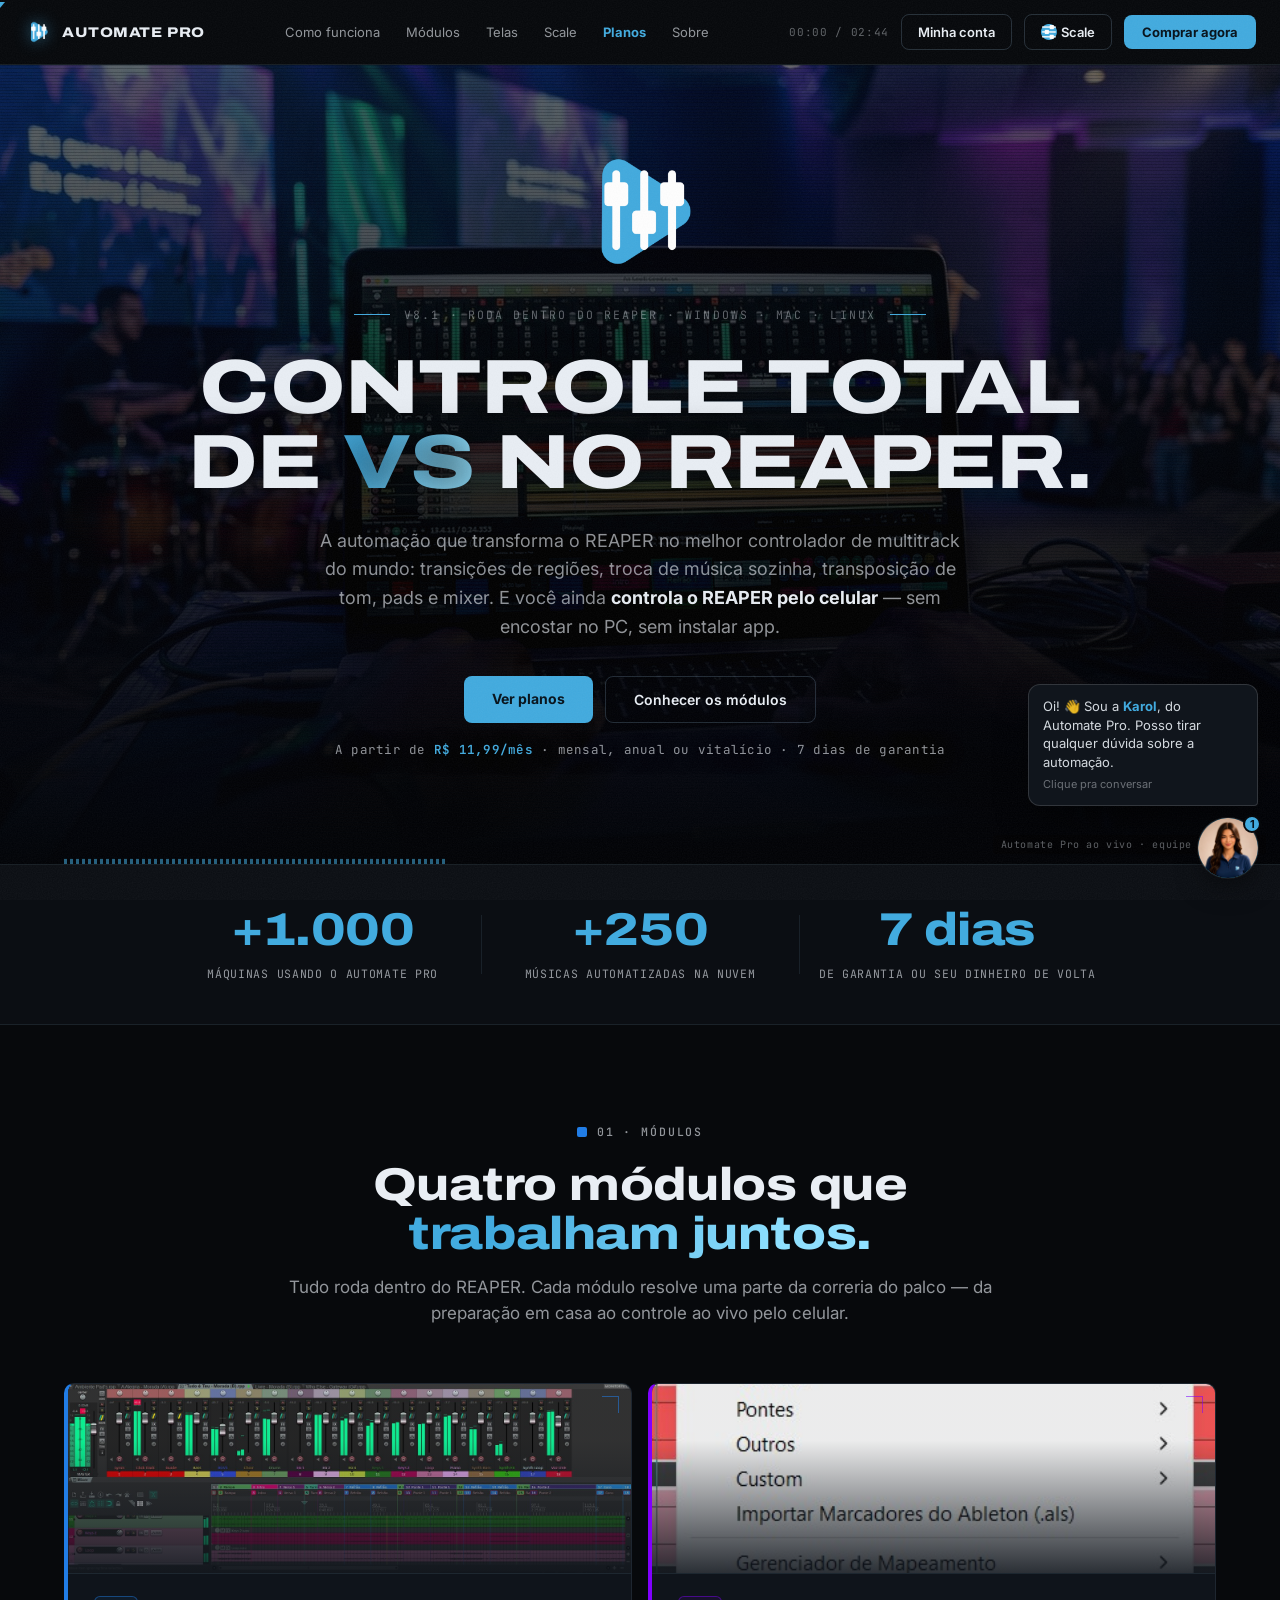
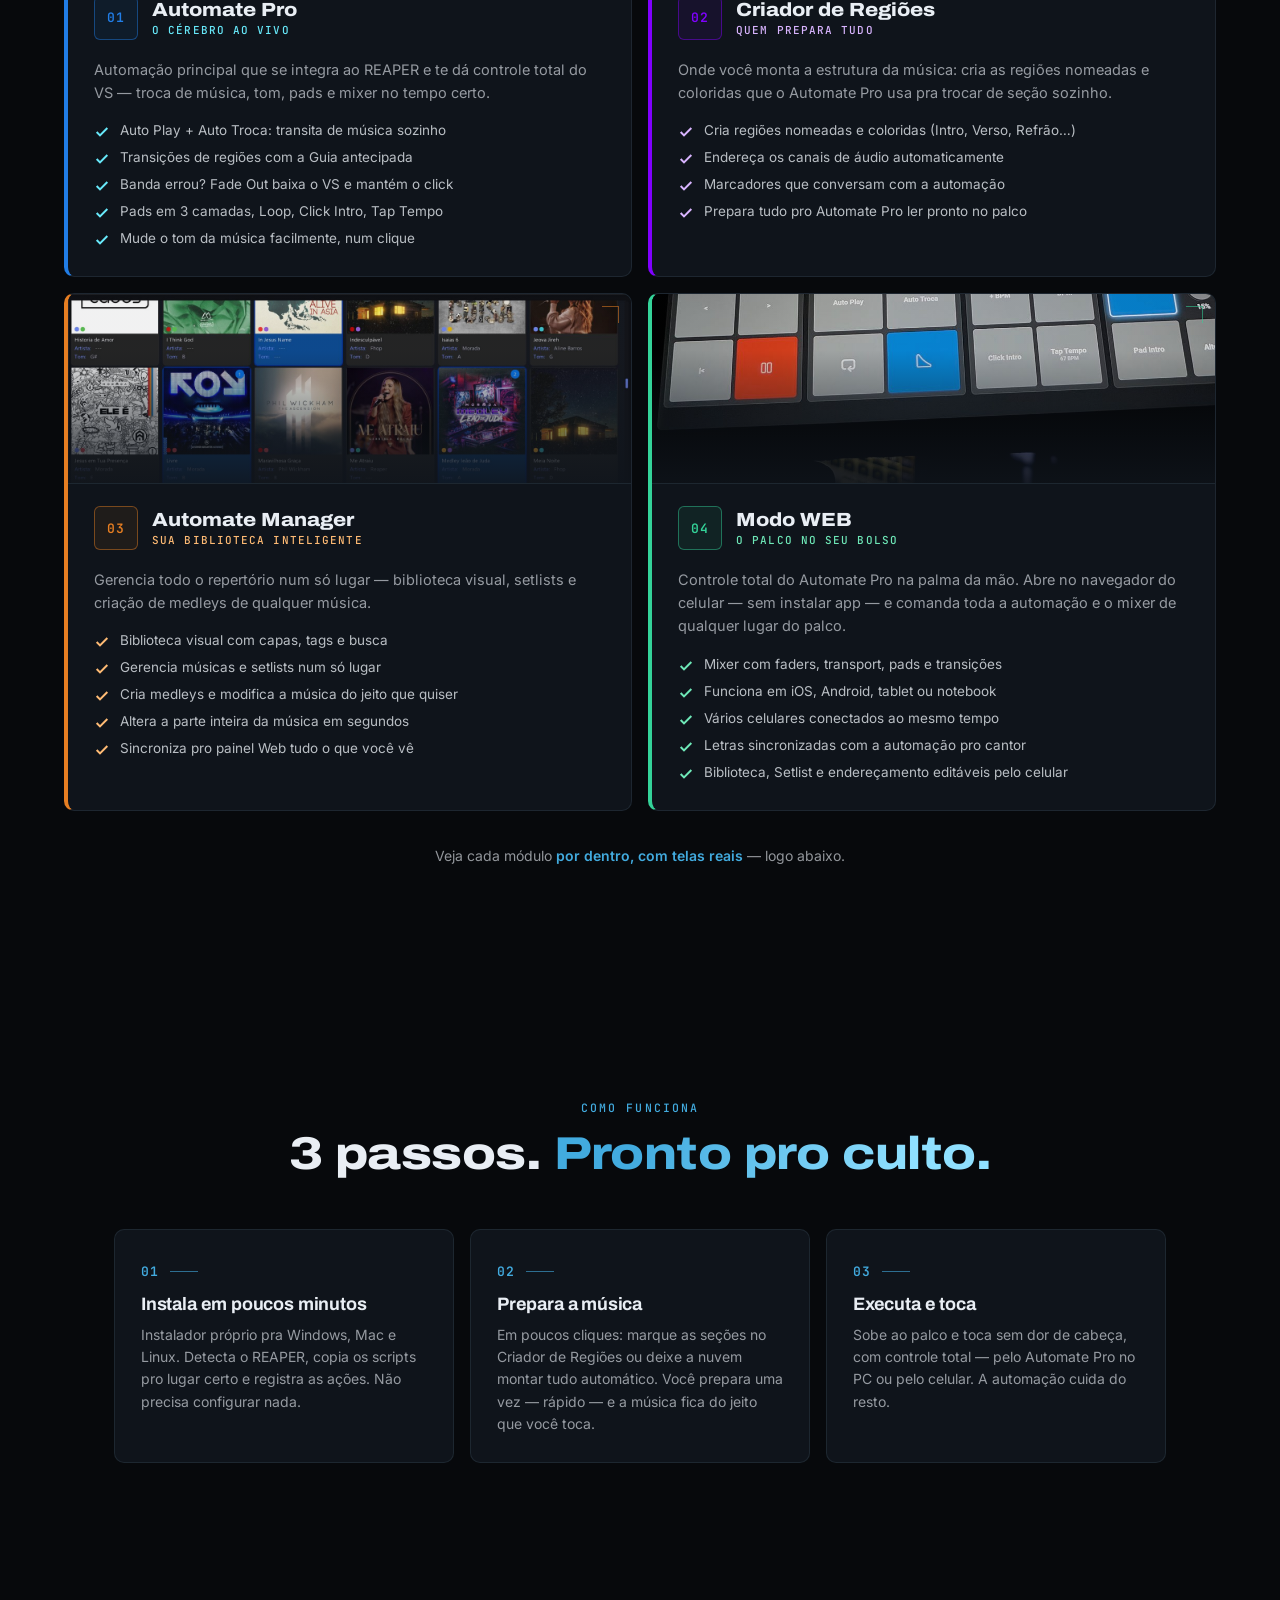
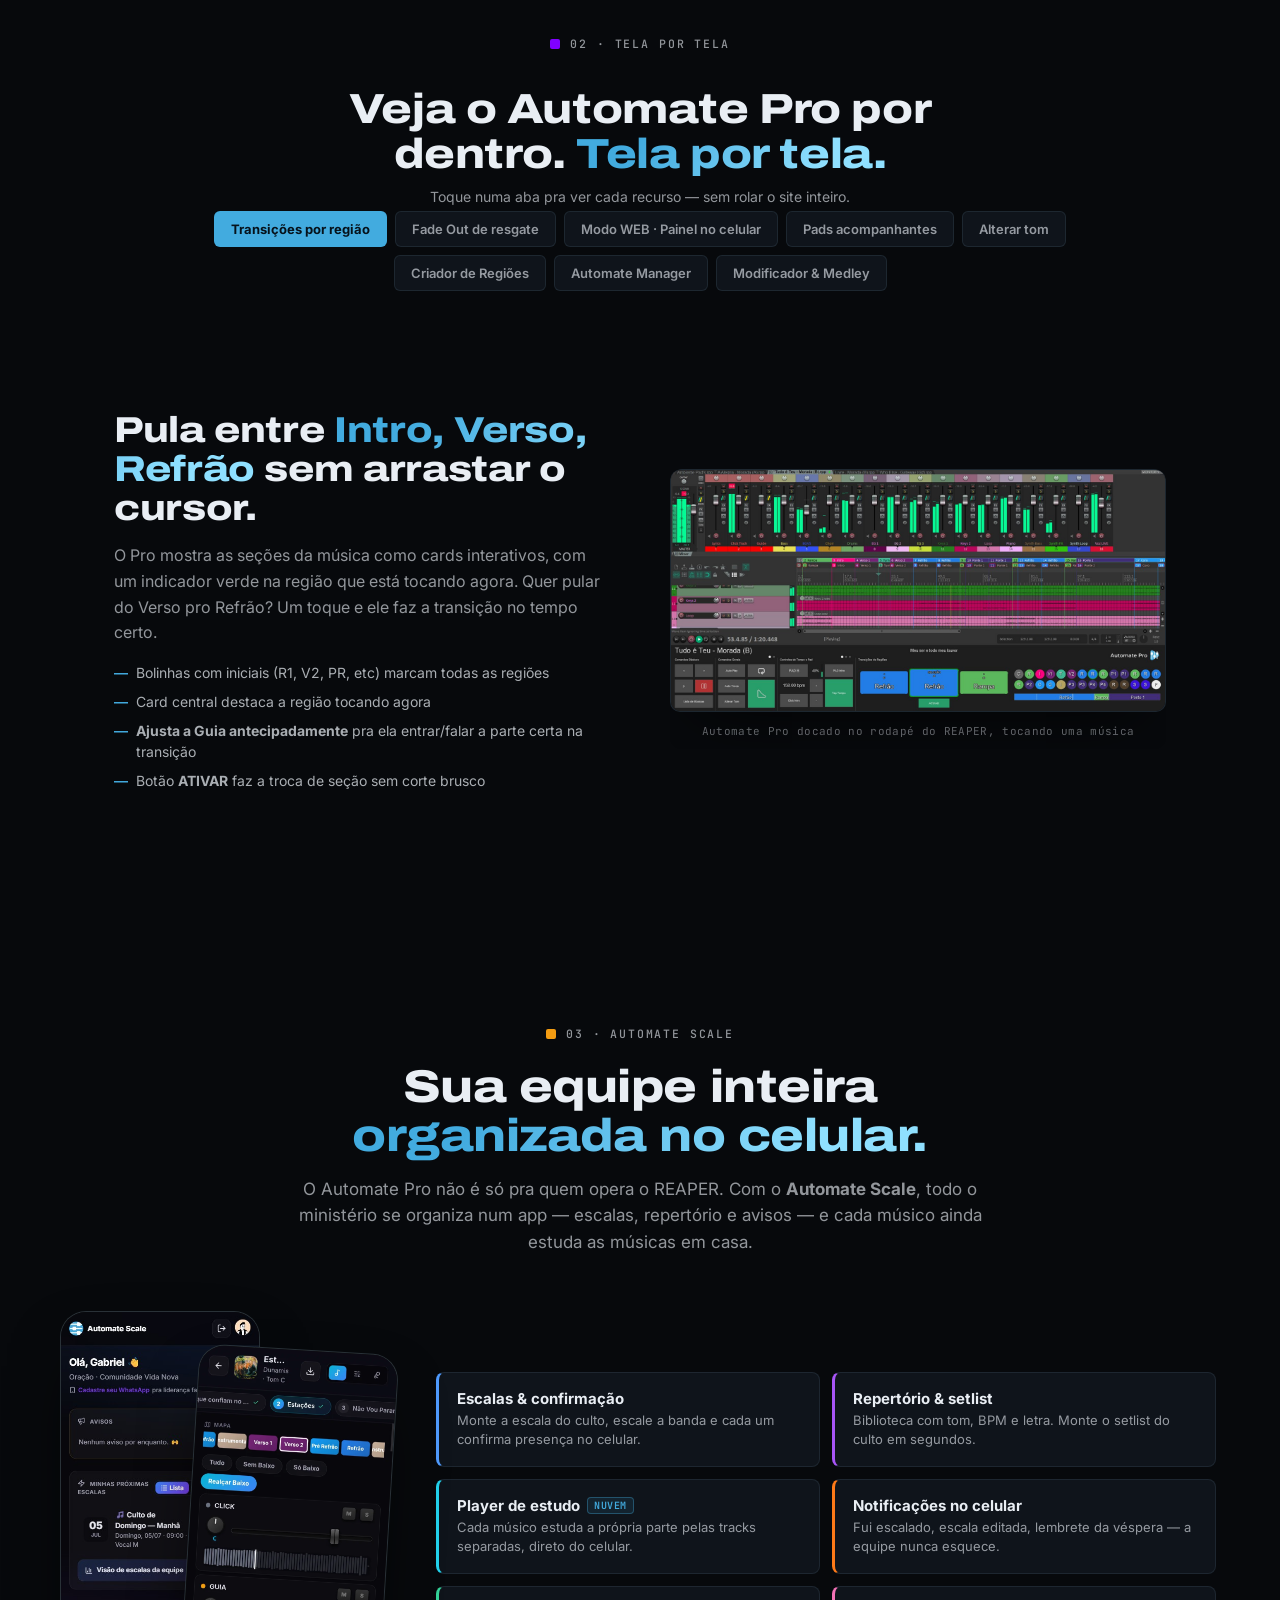
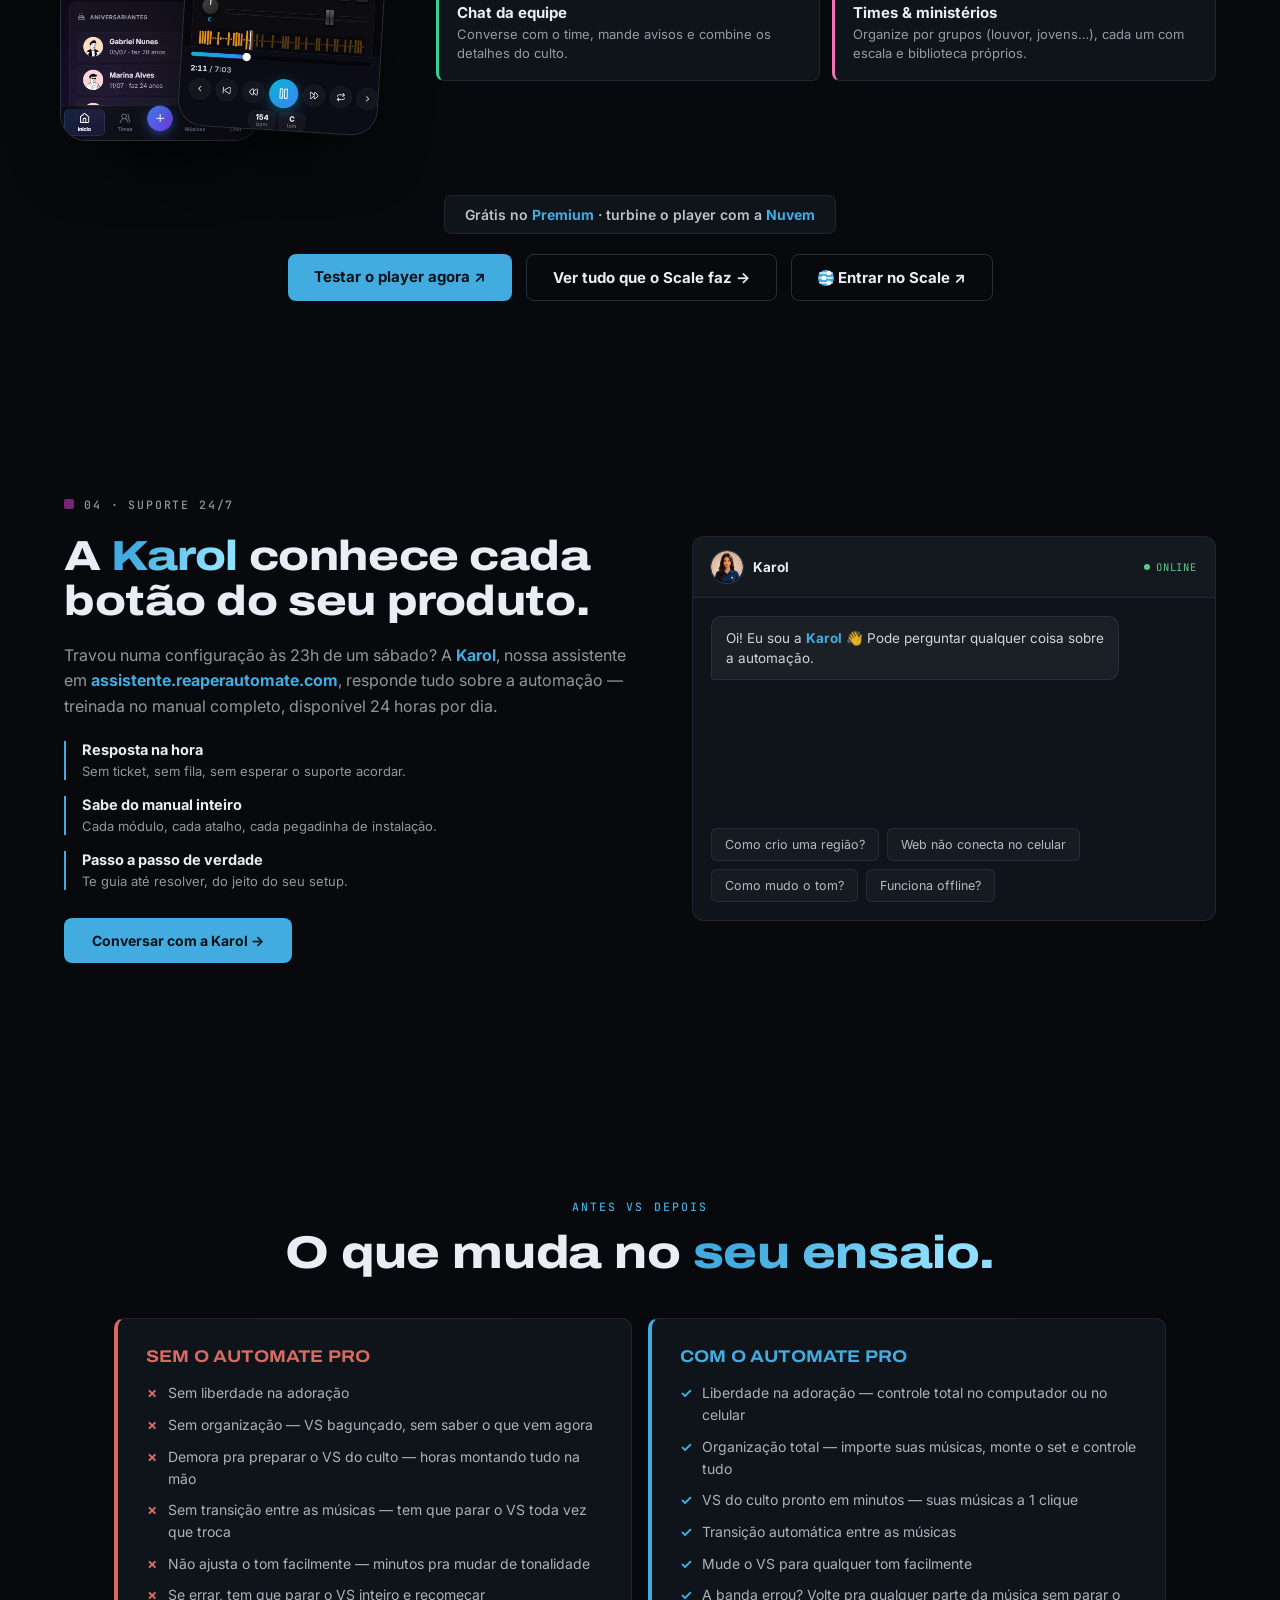
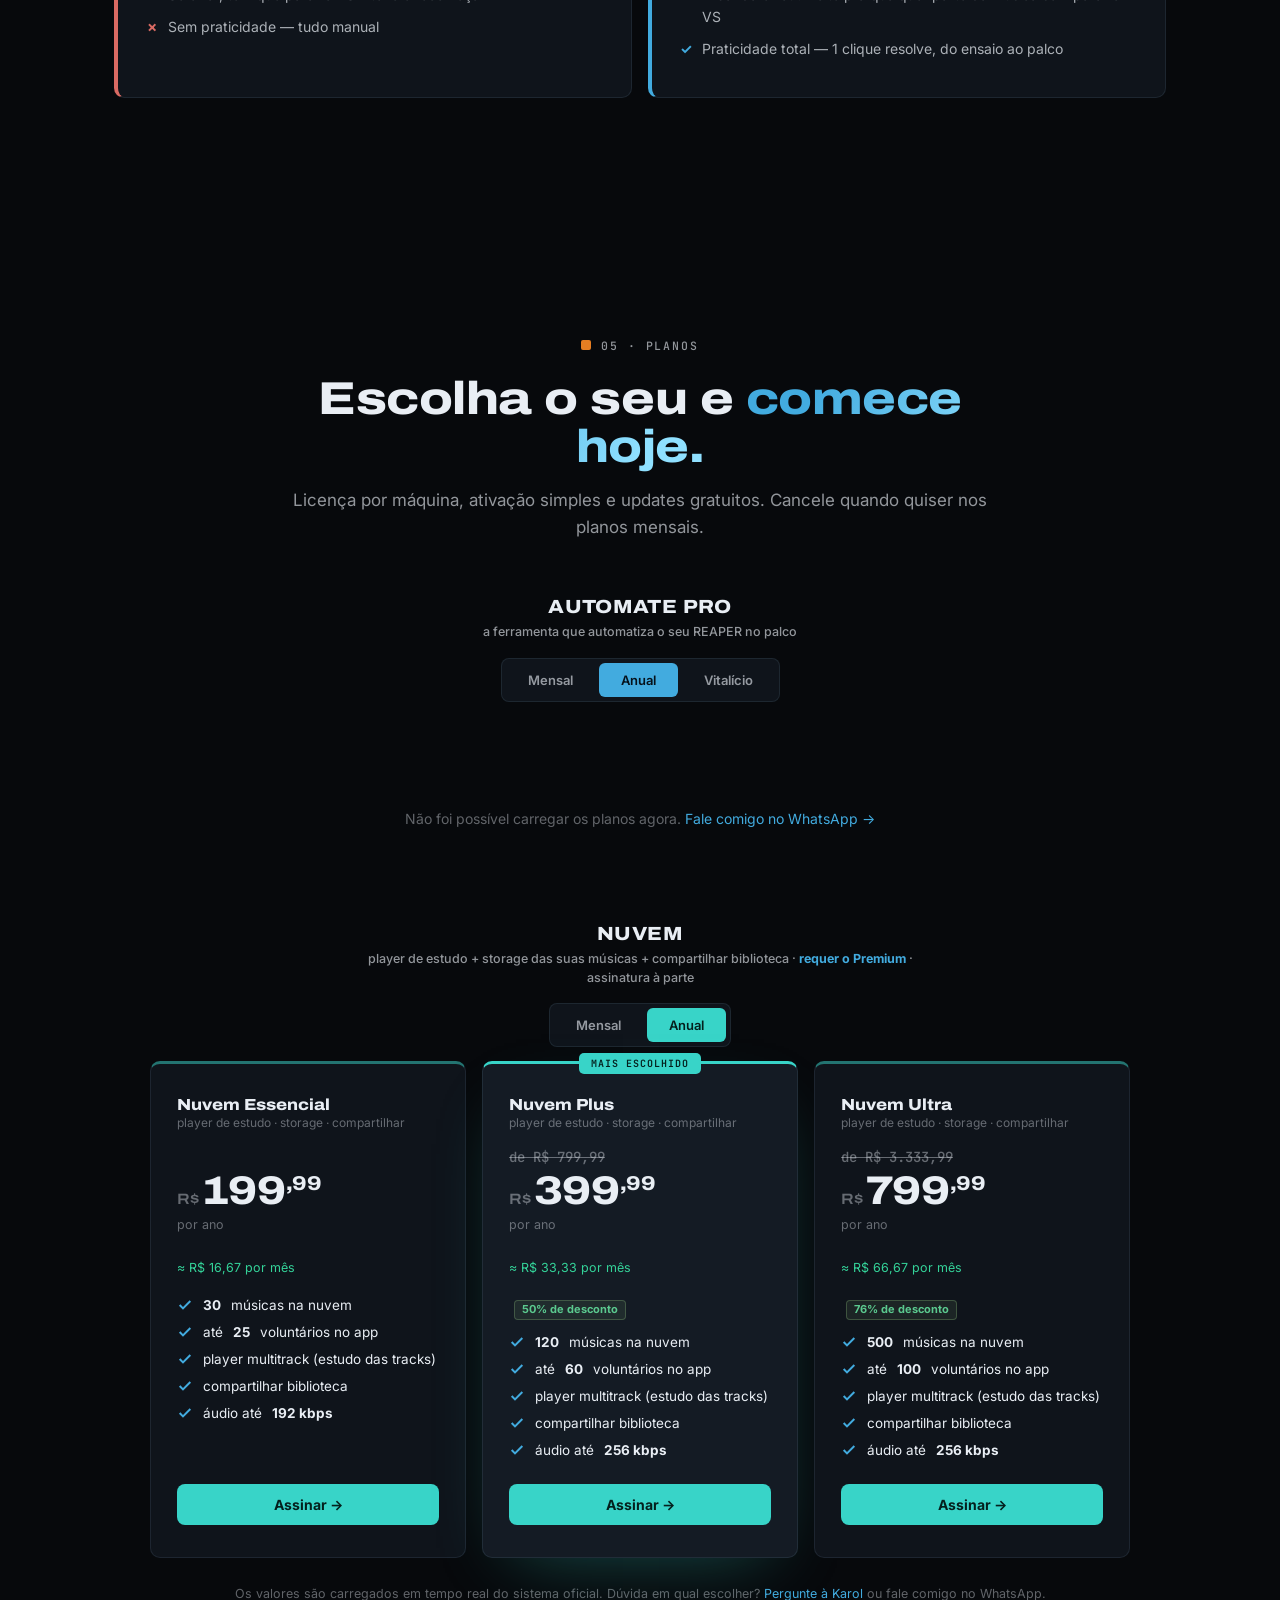
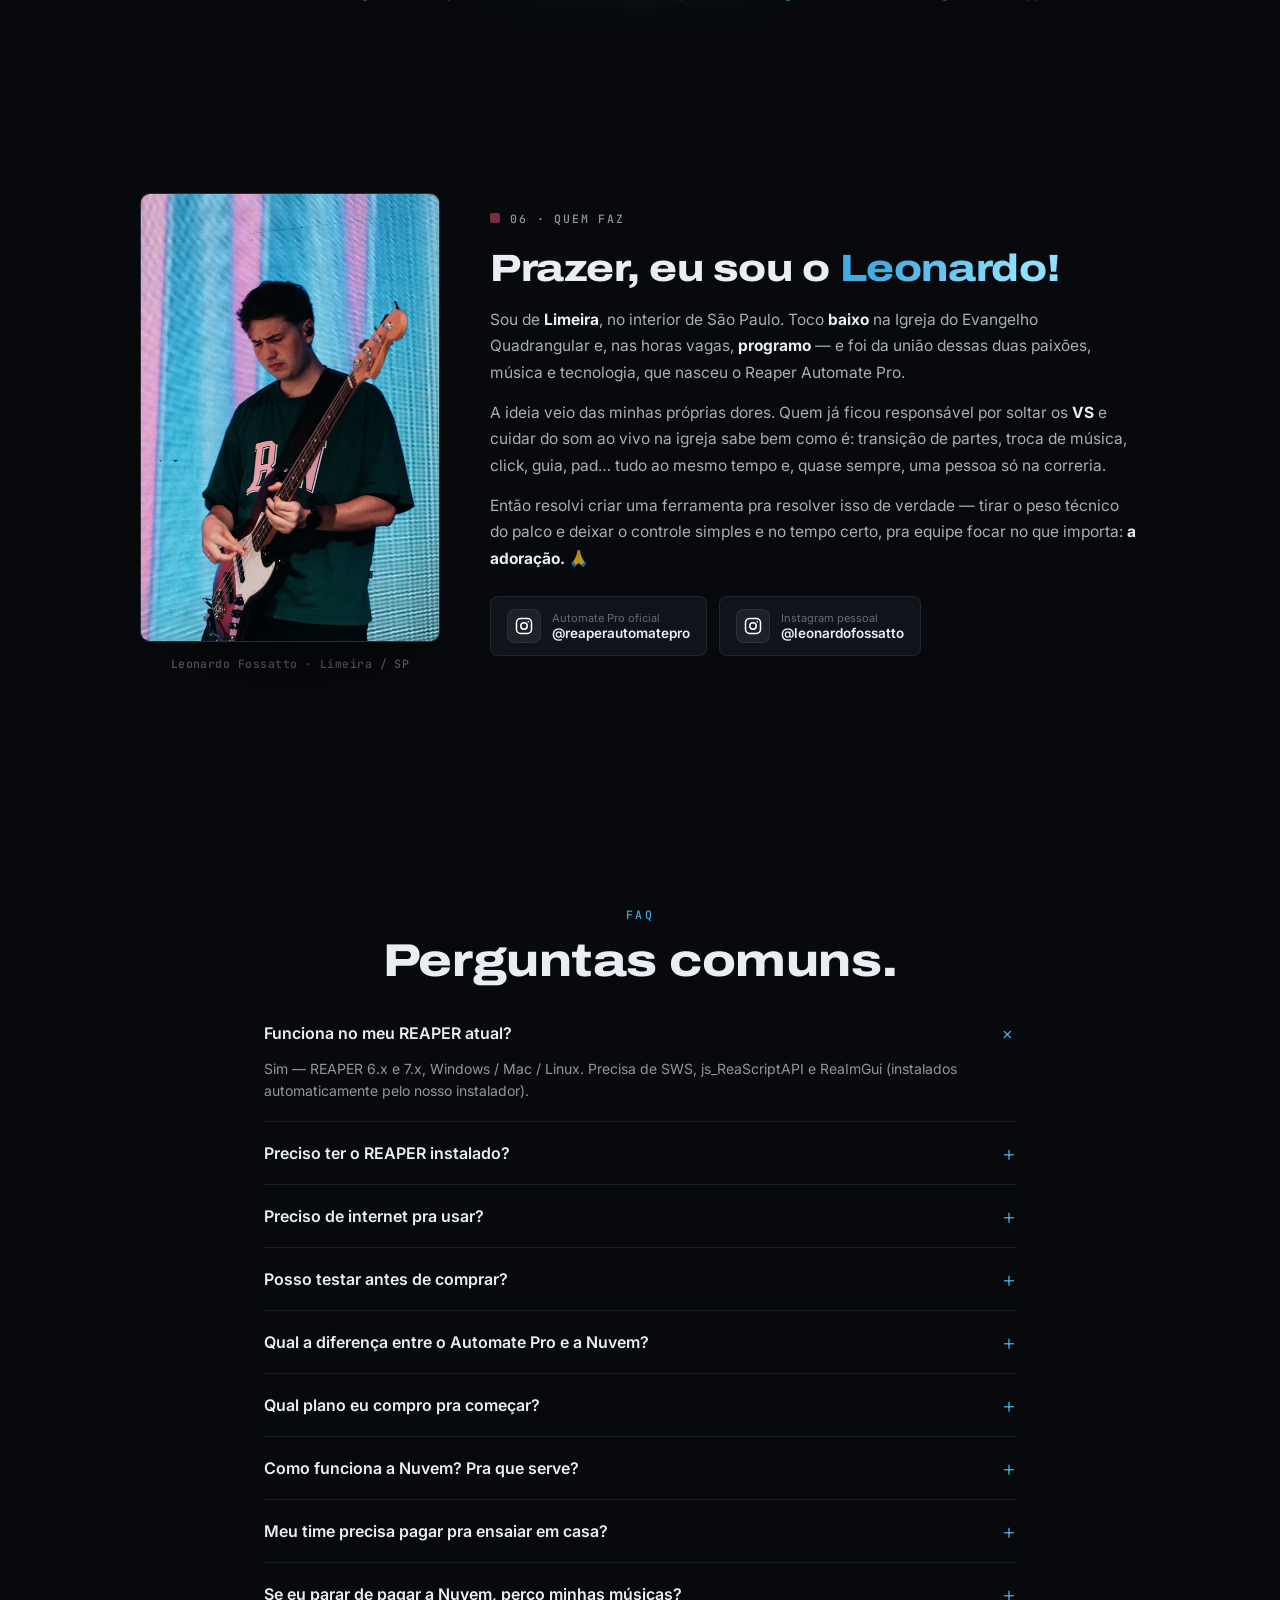
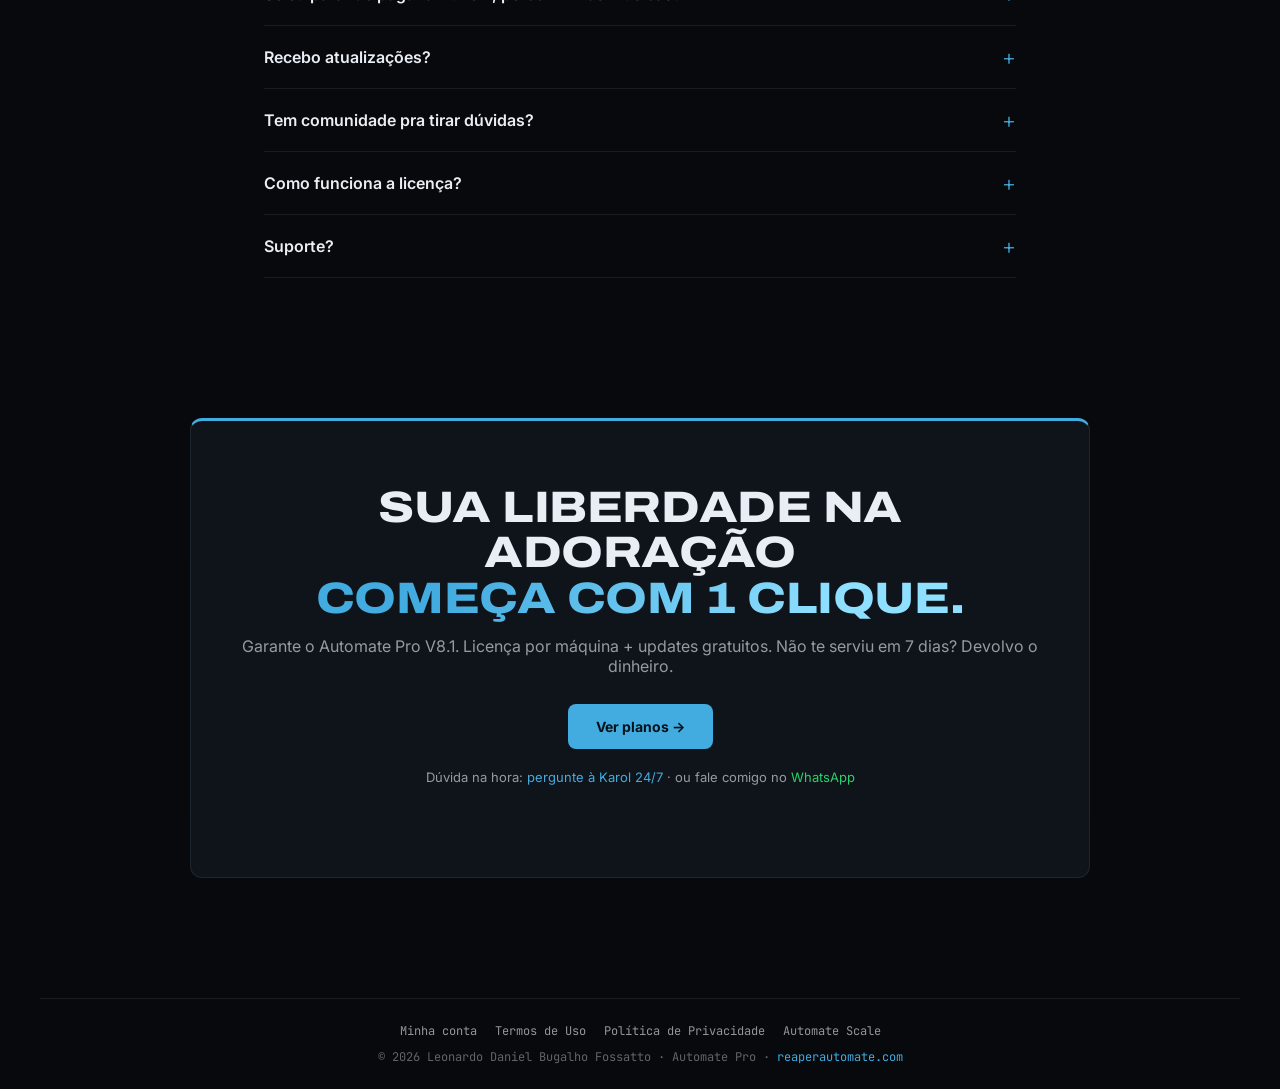
==== index.html @ 6b4b4310 "Promo vencida continuava aparecendo no topo do site O `hidden` do HTML so esconde pelo `[hidden]{dis" ====
<!doctype html>
<html lang="pt-BR">
<head>
<meta charset="utf-8" />
<meta name="viewport" content="width=device-width, initial-scale=1" />
<title>Automate Pro — O REAPER, automatizado para o palco.</title>
<link rel="icon" href="logo.png" />
<link rel="preconnect" href="https://fonts.googleapis.com" />
<link rel="preconnect" href="https://fonts.gstatic.com" crossorigin />
<link href="https://fonts.googleapis.com/css2?family=Archivo:ital,wdth,wght@0,62..125,400..900;1,62..125,400..900&family=Inter:wght@400;500;600;700&family=JetBrains+Mono:wght@400;500;600&display=swap" rel="stylesheet" />
<style>
  * { box-sizing: border-box; margin: 0; padding: 0; }
  html, body { height: 100%; }
  :root {
    /* paleta fria construída em cima do azul da logo (#42ABDF) */
    --bg: #07090C;
    --bg2: #0B0E13;
    --panel: #0F141B;
    --panel2: #141B24;
    --line: rgba(160,200,235,.1);
    --line2: rgba(160,200,235,.2);
    --text: #E9EEF4;
    --muted: rgba(233,238,244,.62);
    --dim: rgba(233,238,244,.4);
    --accent: #42ABDF;
    --accent-hi: #6EC6F2;
    --accent-ink: #06121B;
    --ok: #5BC98F;
    --bad: #D96A63;
    --mono: 'JetBrains Mono', monospace;
  }
  body {
    font-family: 'Inter', system-ui, sans-serif;
    background: var(--bg);
    color: var(--text);
    overflow-x: hidden;
    -webkit-font-smoothing: antialiased;
  }
  a { color: inherit; text-decoration: none; }
  button { font-family: inherit; cursor: pointer; border: none; background: none; color: inherit; }
  img { display: block; }

  /* grain de filme por cima de tudo — no lugar dos blobs coloridos */
  body::after {
    content: ''; position: fixed; inset: 0;
    background-image: url("data:image/svg+xml,%3Csvg xmlns='http://www.w3.org/2000/svg' width='180' height='180'%3E%3Cfilter id='n'%3E%3CfeTurbulence type='fractalNoise' baseFrequency='0.8' numOctaves='2' stitchTiles='stitch'/%3E%3C/filter%3E%3Crect width='180' height='180' filter='url(%23n)'/%3E%3C/svg%3E");
    filter: grayscale(1);
    opacity: .05;
    pointer-events: none; z-index: 2000;
  }

  h1, h2, h3 { font-family: 'Archivo', 'Inter', sans-serif; }
  h1, h2 { font-stretch: 118%; }

  /* playhead — barra de progresso do scroll, como o cursor numa timeline */
  #playline { position: fixed; top: 0; left: 0; height: 2px; width: 0%; background: linear-gradient(90deg, rgba(66,171,223,.35), var(--accent)); box-shadow: 0 0 10px rgba(66,171,223,.7); z-index: 210; }
  #playline::after { content: ''; position: absolute; right: 0; top: 2px; transform: translateX(50%); border-left: 5px solid transparent; border-right: 5px solid transparent; border-top: 6px solid var(--accent); }

  /* nav */
  nav {
    position: sticky; top: 0; z-index: 50;
    backdrop-filter: blur(16px);
    background: rgba(7,9,12,.8);
    border-bottom: 1px solid var(--line);
  }
  .nav-inner { max-width: 1360px; margin: 0 auto; display: flex; align-items: center; justify-content: space-between; padding: 14px 24px; }
  .nav-brand { display: flex; align-items: center; gap: 10px; font-family: 'Archivo', sans-serif; font-stretch: 115%; font-weight: 800; font-size: 14px; letter-spacing: .04em; text-transform: uppercase; }
  .nav-brand img { width: 28px; height: 28px; object-fit: contain; filter: drop-shadow(0 0 8px rgba(66,171,223,.45)); }
  .nav-links { display: flex; gap: 26px; font-size: 13px; color: var(--muted); }
  .nav-links a:hover { color: var(--text); }
  .nav-links a.nav-hot { font-weight: 700; color: var(--accent); transition: filter .15s; }
  .nav-links a.nav-hot:hover { filter: brightness(1.2); }
  .nav-time { font-family: var(--mono); font-size: 11px; color: var(--dim); letter-spacing: .06em; white-space: nowrap; }
  @media (max-width: 1080px) { .nav-time { display: none; } }
  .nav-cta { padding: 9px 18px; border-radius: 8px; background: var(--accent); color: var(--accent-ink); font-weight: 700; font-size: 13px; transition: transform .15s, background .15s; white-space: nowrap; }
  .nav-cta:hover { transform: translateY(-1px); background: var(--accent-hi); box-shadow: 0 8px 26px -8px rgba(66,171,223,.6); }
  .nav-actions { display:flex; align-items:center; gap:12px; }
  .nav-login { padding:9px 16px; border-radius:8px; border:1px solid var(--line2); color:var(--text); font-weight:600; font-size:13px; transition:background .15s, border-color .15s; white-space:nowrap; }
  .nav-login:hover { background:rgba(255,255,255,.06); border-color:rgba(255,255,255,.3); }
  .scale-ico { display:inline-block; width:16px; height:16px; vertical-align:-3px; margin-right:4px; }
  /* No celular a nav só tinha marca + "Comprar agora": quem JÁ é cliente não
     achava por onde entrar (o link do rodapé ninguém rola até lá). Abrimos
     espaço escondendo o texto da marca e o atalho do Scale — "Minha conta"
     fica, porque é a porta de quem já pagou. */
  @media (max-width:460px){
    .nav-brand span { display:none; }
    .nav-login[data-sec] { display:none; }
    .nav-login { padding:8px 12px; font-size:12.5px; }
    .nav-cta { padding:8px 13px; font-size:12.5px; }
    .nav-actions { gap:8px; }
  }
  /* No celular os links de texto não cabem e geram scroll horizontal —
     escondemos a fileira e deixamos só a marca + "Comprar agora". */
  @media (max-width: 900px) {
    .nav-links { display: none; }
    .nav-inner { padding: 12px 18px; }
  }

  /* hero */
  section { position: relative; z-index: 1; }
  .hero { max-width: 1200px; margin: 0 auto; padding: 72px 24px 0; text-align: center; }
  /* logo grande pulsando — flutua e respira em azul */
  .hero-logo { width: 150px; height: 150px; object-fit: contain; margin: 0 auto 20px; display: block; animation: heroFloat 5s ease-in-out infinite, heroGlow 3s ease-in-out infinite; }
  @keyframes heroFloat { 0%,100%{ transform:translateY(0); } 50%{ transform:translateY(-8px); } }
  @keyframes heroGlow {
    0%,100% { filter: drop-shadow(0 8px 30px rgba(66,171,223,.55)); }
    50%     { filter: drop-shadow(0 8px 52px rgba(66,171,223,.95)); }
  }
  @media (prefers-reduced-motion: reduce) { .hero-logo { animation: none; filter: drop-shadow(0 8px 38px rgba(66,171,223,.7)); } }
  .hero-spec { display: flex; align-items: center; justify-content: center; gap: 14px; font-family: var(--mono); font-size: 11.5px; letter-spacing: .18em; text-transform: uppercase; color: var(--dim); margin-bottom: 28px; }
  .hero-spec::before, .hero-spec::after { content: ''; width: 36px; height: 1px; background: var(--accent); flex-shrink: 0; }
  h1 {
    font-size: clamp(40px, 6vw, 84px);
    font-weight: 800; font-stretch: 122%;
    letter-spacing: -.01em; text-transform: uppercase;
    line-height: .98; margin: 0 auto 26px;
    max-width: 980px;
  }
  /* destaque em gradiente azul→ciano — mesma família do azul da logo */
  .gradient { background: linear-gradient(115deg, #42ABDF 20%, #8FE0FF 80%); -webkit-background-clip: text; background-clip: text; color: transparent; -webkit-text-fill-color: transparent; }
  .hero p.lead { max-width: 660px; margin: 0 auto 34px; font-size: 18px; line-height: 1.6; color: var(--muted); }
  .hero-ctas { display: inline-flex; gap: 12px; flex-wrap: wrap; }
  .btn-primary { padding: 14px 28px; border-radius: 8px; background: var(--accent); color: var(--accent-ink); font-weight: 700; font-size: 14px; transition: transform .15s, background .15s, box-shadow .15s; display: inline-block; }
  .btn-primary:hover { transform: translateY(-2px); background: var(--accent-hi); box-shadow: 0 10px 34px -10px rgba(66,171,223,.6); }
  .btn-ghost { padding: 14px 28px; border-radius: 8px; background: transparent; border: 1px solid var(--line2); color: var(--text); font-weight: 600; font-size: 14px; transition: background .15s, border-color .15s; display: inline-block; }
  .btn-ghost:hover { background: rgba(255,255,255,.05); border-color: rgba(255,255,255,.32); }
  /* equalizador vivo no rodapé do hero */
  .hero-eq { display: flex; align-items: flex-end; gap: 3px; height: 34px; margin-top: 72px; overflow: hidden; }
  .hero-eq i { flex: 0 0 3px; height: 100%; background: var(--accent); opacity: .55; transform: scaleY(.15); transform-origin: bottom; animation: eqPulse var(--d, 1.1s) ease-in-out var(--dl, 0s) infinite alternate; }
  @keyframes eqPulse { to { transform: scaleY(var(--h, .9)); } }
  @media (prefers-reduced-motion: reduce) { .hero-eq i { animation: none; transform: scaleY(.4); } }

  /* ====================================================== */
  /* REAPER + AUTOMATE PRO simulation                       */
  /* ====================================================== */
  .demo-wrap { max-width: 1400px; margin: 40px auto 60px; padding: 0 24px; }
  .demo-helper { text-align: center; margin-bottom: 18px; font-size: 13px; color: rgba(255,255,255,.45); }
  .demo-helper b { background: linear-gradient(90deg, #217DE6, #FF0080); -webkit-background-clip: text; background-clip: text; color: transparent; font-weight: 700; }

  .reaper {
    background: #2a2a2e;
    border-radius: 14px; overflow: hidden;
    box-shadow: 0 40px 100px -20px rgba(0,0,0,.7), 0 0 80px -20px rgba(33,125,230,.25), inset 0 0 0 1px rgba(255,255,255,.04);
    font-size: 11px; color: #d4d4d4;
    display: flex; flex-direction: column;
  }
  .r-titlebar { background: linear-gradient(180deg, #3a3a3f, #2e2e33); padding: 7px 12px; display: flex; align-items: center; gap: 10px; border-bottom: 1px solid #1a1a1e; font-size: 11px; color: #b8b8b8; }
  .r-dots { display: flex; gap: 6px; }
  .r-dots span { width: 11px; height: 11px; border-radius: 999px; background: #555; }
  .r-dots span:nth-child(1) { background: #ff5f57; }
  .r-dots span:nth-child(2) { background: #febc2e; }
  .r-dots span:nth-child(3) { background: #28c840; }
  .r-titlebar-name { font-weight: 500; }

  .r-menu { background: #232327; padding: 4px 12px; display: flex; gap: 18px; font-size: 11px; color: #b8b8b8; border-bottom: 1px solid #1a1a1e; }
  .r-menu span:hover { color: #fff; cursor: default; }

  .r-toolbar { background: #2a2a2e; padding: 6px 10px; display: flex; align-items: center; gap: 8px; border-bottom: 1px solid #1a1a1e; }
  .r-transport { display: flex; gap: 3px; }
  .rt-btn { width: 26px; height: 22px; background: #3a3a3f; border-radius: 4px; display: grid; place-items: center; font-size: 9px; border: 1px solid rgba(255,255,255,.04); color: #ccc; }
  .rt-btn.play { color: #6ee7b7; }
  .rt-btn.rec  { color: #fb7185; }
  .r-time { margin-left: auto; background: #0a0a0a; padding: 4px 12px; border-radius: 4px; font-family: 'JetBrains Mono', monospace; color: #6ee7b7; font-size: 12px; letter-spacing: .05em; border: 1px solid rgba(110,231,183,.2); }
  .r-bpm { background: #0a0a0a; padding: 4px 10px; border-radius: 4px; font-family: 'JetBrains Mono', monospace; color: #fbbf24; font-size: 11px; border: 1px solid rgba(251,191,36,.2); }

  /* TCP + arrange — 16 tracks (sem MASTER no TCP), 38px cada, total 608px */
  .r-main { display: flex; min-height: 380px; max-height: 380px; }
  .r-tcp { width: 220px; background: #232327; border-right: 1px solid #1a1a1e; display: flex; flex-direction: column; overflow: hidden; }
  .r-track { height: 38px; padding: 6px 8px; border-bottom: 1px solid #1a1a1e; display: flex; align-items: center; gap: 8px; transition: opacity .3s; flex-shrink: 0; }
  .r-track-color { width: 4px; height: 22px; border-radius: 2px; }
  .r-track-info { flex: 1; min-width: 0; }
  .r-track-name { font-size: 11px; font-weight: 500; color: #e6e6e6; white-space: nowrap; overflow: hidden; text-overflow: ellipsis; }
  .r-track-controls { display: flex; gap: 3px; }
  .rtc-btn { width: 14px; height: 14px; border-radius: 3px; background: #3a3a3f; font-size: 8px; font-weight: 700; display: grid; place-items: center; color: #aaa; }
  .rtc-btn.on-m { background: #f87171; color: #2a0a0a; }
  .rtc-btn.on-s { background: #fbbf24; color: #2a1a00; }

  .r-arrange { flex: 1; background: #1c1c20; position: relative; overflow: hidden; min-width: 0; }
  .r-ruler { height: 22px; background: #2a2a2e; border-bottom: 1px solid #1a1a1e; background-image: repeating-linear-gradient(90deg, transparent 0 49px, rgba(255,255,255,.08) 49px 50px); position: relative; }
  .r-ruler::after { content: ''; position: absolute; inset: 0; background-image: repeating-linear-gradient(90deg, transparent 0 199px, rgba(255,255,255,.18) 199px 200px); }
  .r-region { position: absolute; top: 2px; height: 18px; border-radius: 3px; font-size: 9px; font-weight: 600; padding: 2px 6px; color: rgba(0,0,0,.75); text-shadow: 0 1px 0 rgba(255,255,255,.2); overflow: hidden; white-space: nowrap; }
  .r-playhead { position: absolute; top: 0; bottom: 0; width: 1px; background: #fb7185; box-shadow: 0 0 6px rgba(251,113,133,.7); left: 0; z-index: 5; pointer-events: none; }
  .r-lanes { position: relative; }
  .r-lane { height: 38px; border-bottom: 1px solid #16161a; position: relative; background-image: repeating-linear-gradient(90deg, transparent 0 49px, rgba(255,255,255,.03) 49px 50px); }
  .r-item { position: absolute; top: 3px; bottom: 3px; border-radius: 3px; background: #4a4a50; overflow: hidden; transition: opacity .3s; }
  .r-item .wave {
    position: absolute; inset: 0;
    /* waveform mais realista: peaks aleatórios por bloco */
    background-image:
      repeating-linear-gradient(90deg, transparent 0 1px, rgba(0,0,0,.18) 1px 2px),
      linear-gradient(180deg, transparent 30%, rgba(255,255,255,.25) 50%, transparent 70%);
    mix-blend-mode: overlay; opacity: .75;
  }
  .r-item .item-label { position: absolute; top: 3px; left: 8px; font-size: 9px; font-weight: 700; color: rgba(0,0,0,.75); text-shadow: 0 1px 0 rgba(255,255,255,.15); }

  /* === LYRICS overlay no arrange — texto rolando no fundo === */
  .r-lyrics {
    position: absolute;
    left: 0; right: 0; bottom: 0;
    height: 56px;
    background: linear-gradient(180deg, transparent 0%, rgba(0,0,0,.55) 30%, rgba(0,0,0,.75) 100%);
    display: flex; flex-direction: column; align-items: center; justify-content: center;
    pointer-events: none; z-index: 4;
    overflow: hidden;
    padding: 0 80px;
  }
  .r-lyrics-line {
    font-family: 'Inter', sans-serif;
    font-weight: 700;
    line-height: 1.1;
    text-align: center;
    transition: opacity .35s, transform .35s, font-size .35s;
    white-space: nowrap; overflow: hidden; text-overflow: ellipsis;
    width: 100%;
  }
  .r-lyrics-line.prev    { font-size: 11px; color: rgba(255,255,255,.35); margin-bottom: 2px; }
  .r-lyrics-line.current { font-size: 18px; color: #fff; text-shadow: 0 0 16px rgba(255,255,255,.35); }
  .r-lyrics-line.next    { font-size: 10px; color: rgba(255,255,255,.25); margin-top: 2px; }

  /* ====================================================== */
  /* MIXER PANEL — REAPER-style horizontal channel strip    */
  /* ====================================================== */
  .r-mixer {
    background: #1a1a1e;
    border-top: 1px solid #0a0a0a;
    border-bottom: 1px solid #0a0a0a;
    padding: 8px 8px 10px;
    display: flex; gap: 4px; overflow-x: auto;
    min-height: 200px; max-height: 220px;
  }
  .mx-channel {
    width: 52px; flex-shrink: 0;
    background: #232327; border-radius: 4px;
    padding: 4px 0;
    display: flex; flex-direction: column; align-items: center; gap: 3px;
    border: 1px solid #1a1a1e;
  }
  .mx-channel.master { background: #2b2027; border-color: #3a2a35; }
  .mx-name {
    width: 100%; padding: 2px 4px;
    font-size: 9px; font-weight: 600; color: #e6e6e6;
    text-align: center;
    white-space: nowrap; overflow: hidden; text-overflow: ellipsis;
  }
  .mx-colorbar { width: 100%; height: 3px; }
  .mx-pan {
    width: 32px; height: 32px; border-radius: 999px;
    background: radial-gradient(circle at 30% 30%, #4a4a50, #2a2a30);
    position: relative; border: 1px solid #16161a;
    margin: 2px 0;
  }
  .mx-pan::after {
    content: ''; position: absolute;
    top: 4px; left: 50%;
    width: 2px; height: 12px;
    background: #c0c0c0;
    transform: translateX(-50%);
    box-shadow: 0 0 4px rgba(255,255,255,.2);
  }
  .mx-fader {
    width: 28px; flex: 1;
    background: linear-gradient(180deg, #0a0a0a 0%, #1a1a1e 100%);
    border-radius: 2px;
    position: relative;
    margin: 2px 0;
    border: 1px solid #0a0a0a;
    min-height: 60px;
  }
  .mx-fader-track {
    position: absolute;
    left: 50%; transform: translateX(-50%);
    top: 4px; bottom: 4px;
    width: 2px; background: rgba(255,255,255,.08);
  }
  .mx-fader-handle {
    position: absolute;
    left: 4px; right: 4px;
    height: 14px;
    background: linear-gradient(180deg, #999, #555);
    border: 1px solid #222;
    border-radius: 2px;
    transition: top .8s cubic-bezier(.4,.2,.2,1);
    box-shadow: 0 1px 3px rgba(0,0,0,.5);
  }
  .mx-fader-handle::after {
    content: ''; position: absolute;
    left: 0; right: 0; top: 50%;
    height: 1px; background: #222;
  }
  .mx-meter {
    position: absolute;
    right: 1px; top: 4px; bottom: 4px;
    width: 3px;
    background: linear-gradient(180deg, #ff3b30 0%, #fbbf24 30%, #34d399 60%);
    opacity: .3;
    border-radius: 1px;
  }
  .mx-meter::after {
    content: ''; position: absolute;
    left: 0; right: 0; top: 0;
    background: #1a1a1e;
    height: var(--meter-mute, 100%);
    transition: height .15s linear;
  }
  .mx-db {
    font-family: 'JetBrains Mono', monospace;
    font-size: 8px; color: rgba(255,255,255,.55);
    height: 12px; line-height: 12px;
  }
  .mx-btns { display: flex; gap: 2px; }
  .mx-btn {
    width: 14px; height: 14px; border-radius: 2px;
    font-size: 8px; font-weight: 700;
    background: #3a3a3f; color: #aaa;
    display: grid; place-items: center;
  }
  .mx-btn.on-m { background: #f87171; color: #2a0a0a; }
  .mx-btn.on-s { background: #fbbf24; color: #2a1a00; }

  /* ============================================ */
  /* TOOLTIP                                       */
  /* ============================================ */
  .ap-explain {
    position: absolute; bottom: 14px;
    background: rgba(10,10,15,.98); backdrop-filter: blur(20px);
    border: 1px solid rgba(33,125,230,.55);
    border-radius: 12px; padding: 12px 16px;
    width: 320px;
    font-family: 'Inter', sans-serif;
    font-size: 12px; line-height: 1.5; color: rgba(255,255,255,.92);
    box-shadow: 0 20px 60px -10px rgba(0,0,0,.85), 0 0 50px -10px rgba(33,125,230,.55);
    z-index: 40;
    opacity: 0; transform: translateY(8px) scale(.97);
    pointer-events: none;
    transition: opacity .25s, transform .25s, left .35s cubic-bezier(.4,.0,.2,1);
  }
  .ap-explain.show { opacity: 1; transform: translateY(0) scale(1); }
  .ap-explain .e-title { font-size: 13px; font-weight: 700; margin-bottom: 4px; background: linear-gradient(135deg, #67e8f9, #f0abfc); -webkit-background-clip: text; background-clip: text; color: transparent; }
  .ap-explain .e-arrow { position: absolute; width: 14px; height: 14px; background: rgba(10,10,15,.98); border-right: 1px solid rgba(33,125,230,.55); border-bottom: 1px solid rgba(33,125,230,.55); transform: rotate(45deg); bottom: -8px; left: 30px; transition: left .35s cubic-bezier(.4,.0,.2,1); }

  /* ====================================================== */
  /* AUTOMATE PRO BAR                                       */
  /* ====================================================== */
  .ap {
    background: #1F1F1F; color: #E6E6E6;
    font-family: Arial, sans-serif;
    border-top: 2px solid #0a0a0a;
    box-shadow: 0 -10px 30px -10px rgba(0,0,0,.6);
    position: relative;
  }
  .ap-titlestrip { height: 50px; position: relative; display: flex; align-items: center; padding: 0 15px; background: #1F1F1F; border-bottom: 1px solid #2b2b2b; overflow: hidden; }
  .ap-marquee { flex: 1; overflow: hidden; position: relative; height: 38px; margin-right: 140px; }
  .ap-marquee-text { position: absolute; white-space: nowrap; font-size: 30px; font-weight: 700; color: #E6E6E6; line-height: 38px; will-change: transform; }
  .ap-logo-area { position: absolute; right: 15px; top: 4px; height: 60px; display: flex; align-items: center; cursor: pointer; transition: transform .15s; }
  .ap-logo-area:hover { transform: scale(1.04); }
  .ap-logo-area img { height: 56px; width: auto; filter: drop-shadow(0 4px 18px rgba(33,125,230,.5)); }

  .ap-body { display: flex; gap: 22px; padding: 15px; align-items: stretch; }
  .ap-section { display: flex; flex-direction: column; gap: 10px; min-width: 0; }
  .ap-section.s1 { width: 158px; flex-shrink: 0; padding-right: 22px; border-right: 2px solid #333; }
  .ap-section.s2 { width: 240px; flex-shrink: 0; padding-right: 22px; border-right: 2px solid #333; }
  .ap-section.s3 { width: 285px; flex-shrink: 0; padding-right: 22px; border-right: 2px solid #333; }
  .ap-section.s4 { flex: 1; min-width: 360px; }

  .ap-section-title { font-size: 14px; font-weight: 700; color: #E6E6E6; height: 20px; display: flex; align-items: center; justify-content: space-between; }
  .ap-pager { display: flex; gap: 5px; cursor: pointer; padding: 4px; }
  .ap-pager .pd { width: 7px; height: 7px; border-radius: 999px; background: #808080; opacity: .55; transition: opacity .15s, background .15s; }
  .ap-pager:hover .pd { opacity: .9; }
  .ap-pager .pd.on { background: #E6E6E6; opacity: 1; }

  .ap-row { display: grid; gap: 8px; }
  .ap-btn {
    background: #4D4D4D; color: #E6E6E6;
    border: 1px solid #4d4d4d; border-radius: 0;
    font-size: 14px; font-weight: 400; font-family: Arial, sans-serif;
    min-height: 50px; height: 50px;
    display: flex; align-items: center; justify-content: center;
    transition: background .12s; cursor: pointer; position: relative; user-select: none;
  }
  .ap-btn:hover { background: #666; }
  .ap-btn.tall { height: 108px; }
  /* When ap-btn is in a grid with grid-row span, let it stretch */
  .ap-btn[style*="grid-row:2 / 4"], .ap-btn[style*="grid-row: span 2"] { height: auto; align-self: stretch; }
  /* Tap stack — PAD Intro em cima, Tap Tempo ocupando o resto */
  .tap-stack { display: flex; flex-direction: column; gap: 8px; align-self: stretch; min-height: 0; }
  .ap-btn.play       { background: #217DE6; }
  .ap-btn.play:hover { background: #399ff5; }
  .ap-btn.stop       { background: #B33333; }
  .ap-btn.stop:hover { background: #d44747; }
  .ap-btn.autoplay.on  { background: #FF0080; }
  .ap-btn.loop.on      { background: #752475; }
  .ap-btn.fade-out     { background: #217DE6; }
  .ap-btn.fade-in      { background: #752475; }
  .ap-btn.taptempo     { background: #217DE6; }
  .ap-btn.bpm          { background: #4D4D4D; font-size: 22px; font-weight: 700; }
  .ap-btn.padintro.on  { background: #CC4DAA; }
  .ap-btn.clickintro.on{ background: #E69933; animation: blink 1s infinite; }
  .ap-btn.pad.on       { background: #217DE6; }
  .ap-btn.cv           { background: #217DE6; }
  .ap-btn.perso        { background: #752475; }
  @keyframes blink { 0%,100% { opacity: 1; } 50% { opacity: .55; } }
  .ap-btn.loop.once::after { content: '1'; position: absolute; right: 12px; top: 50%; transform: translateY(-50%); font-weight: 800; font-size: 20px; color: #fff; }
  .ap-btn .midi-dot { position: absolute; top: 4px; right: 4px; width: 6px; height: 6px; border-radius: 999px; background: rgba(255,140,26,.95); box-shadow: 0 0 6px rgba(255,140,26,.7); }

  .ap-bpm-display { height: 50px; display: flex; align-items: center; justify-content: center; font-size: 20px; font-weight: 700; color: #E6E6E6; font-family: 'JetBrains Mono', monospace; background: #1F1F1F; }
  .ap-pad-vol { background: #1F1F1F; height: 50px; display: flex; align-items: stretch; cursor: pointer; }
  .ap-pad-vol .label { flex: 1; display: grid; place-items: center; font-size: 16px; font-weight: 700; color: #E6E6E6; }
  .ap-pad-vol .bar { width: 6px; background: #1a1a1a; position: relative; }
  .ap-pad-vol .bar-fill { position: absolute; left: 0; right: 0; bottom: 0; background: #217DE6; transition: height .3s; }

  /* ==== TRANSIÇÕES — replicates real Lua draw_transicao_section ==== */
  .ap-trans { display: flex; flex-direction: column; gap: 6px; min-height: 168px; }
  .ap-trans-row { display: flex; gap: 14px; align-items: stretch; flex: 1; }
  .ap-trans-cards { display: flex; gap: 8px; flex: 1; min-width: 0; align-items: center; justify-content: center; height: 100px; position: relative; }
  .ap-trans-card {
    background: #2b2b2b;
    border: 2px solid #4d4d4d;
    border-radius: 7px;
    width: 110px; height: 70px;
    display: flex; flex-direction: column;
    align-items: center; justify-content: center;
    padding: 6px;
    cursor: pointer;
    transition: all .35s cubic-bezier(.85, 0, .15, 1);
    flex-shrink: 0;
    color: #E6E6E6;
  }
  .ap-trans-card.current {
    height: 100px;
    box-shadow: 0 0 16px -2px var(--halo, rgba(0,255,0,.6));
    border-color: rgba(0,255,0,.7);
  }
  .ap-trans-card .side-label { font-size: 9px; font-weight: 700; color: rgba(255,255,255,.55); letter-spacing: .05em; }
  .ap-trans-card .num-tag { font-size: 9px; color: rgba(255,255,255,.6); margin: 2px 0; }
  .ap-trans-card .nome { font-size: 16px; font-weight: 700; line-height: 1; }
  .ap-trans-card.current .nome { font-size: 18px; }
  .ap-trans-dots { display: flex; flex-direction: column; gap: 4px; align-items: center; justify-content: center; padding: 0 4px; }
  .ap-trans-dots-row { display: flex; gap: 5px; }
  .ap-trans-dot {
    width: 30px; height: 30px; border-radius: 999px;
    background: #4D4D4D; color: #E6E6E6;
    font-size: 11px; font-weight: 700;
    display: grid; place-items: center;
    cursor: pointer;
    transition: transform .15s, background .25s;
    position: relative;
  }
  .ap-trans-dot:hover { transform: scale(1.08); }
  .ap-trans-dot.active {
    transform: scale(1.15);
    box-shadow: 0 0 0 2px #00ff00, 0 0 14px rgba(0,255,0,.7);
    animation: halo-pulse 1.2s infinite;
  }
  /* dot SELECIONADA (esperando ATIVAR) — amarelo piscando */
  .ap-trans-dot.selected:not(.active) {
    transform: scale(1.12);
    box-shadow: 0 0 0 2px #FFCC00, 0 0 10px rgba(255,204,0,.6);
    animation: select-blink .6s infinite;
  }
  @keyframes halo-pulse {
    0%, 100% { box-shadow: 0 0 0 2px rgba(0,255,0,1), 0 0 14px rgba(0,255,0,.8); }
    50%      { box-shadow: 0 0 0 2px rgba(0,255,0,.5), 0 0 8px rgba(0,255,0,.4); }
  }
  @keyframes select-blink {
    0%, 100% { box-shadow: 0 0 0 2px #FFCC00, 0 0 10px rgba(255,204,0,.7); }
    50%      { box-shadow: 0 0 0 2px rgba(255,204,0,.3), 0 0 4px rgba(255,204,0,.2); }
  }
  /* card selected (esperando ATIVAR) — borda amarela */
  .ap-trans-card.selected:not(.current) {
    border-color: #FFCC00 !important;
    box-shadow: 0 0 12px -2px rgba(255,204,0,.6) !important;
  }
  /* botão ATIVAR pulsa quando tem seleção pendente */
  .ap-ativar.pending {
    background: #FFCC00 !important;
    color: #2a1a00;
    animation: select-blink .6s infinite;
  }

  /* === Botão (nível landing) que mostra/oculta o Painel Web embedado === */
  .ap-webwrap-bar { display: flex; justify-content: center; padding: 14px 24px 0; }
  .ap-webwrap-trigger {
    display: inline-flex; align-items: center; gap: 7px;
    padding: 8px 18px;
    background: rgba(33,125,230,.1);
    border: 1px solid rgba(33,125,230,.5);
    border-radius: 999px;
    cursor: pointer;
    font-size: 12px; font-weight: 600; color: #cfe3ff;
    font-family: 'Inter', sans-serif;
    transition: all .15s;
  }
  .ap-webwrap-trigger:hover { background: rgba(33,125,230,.2); transform: scale(1.03); }
  @keyframes web-pulse { 0%,100% { opacity: 1; } 50% { opacity: .4; } }

  .ap-trans-bar {
    height: 24px; background: #2b2b2b; border-radius: 3px; overflow: hidden; position: relative;
    display: flex;
  }
  .ap-trans-bar-block {
    height: 100%;
    display: flex; align-items: center; justify-content: center;
    font-size: 11px; font-weight: 700; color: rgba(0,0,0,.7);
    text-shadow: 0 1px 0 rgba(255,255,255,.15);
    border-right: 1px solid rgba(0,0,0,.3);
    overflow: hidden; white-space: nowrap;
    position: relative;
  }
  .ap-trans-bar-playhead {
    position: absolute; top: 0; bottom: 0;
    width: 2px; background: #fff;
    box-shadow: 0 0 6px rgba(255,255,255,.8);
    z-index: 10;
    transition: left .12s linear;
  }
  .ap-ativar {
    background: #4D4D4D; color: #E6E6E6;
    border: 1px solid #4d4d4d;
    font-size: 13px; font-weight: 700;
    padding: 7px 18px; cursor: pointer;
    align-self: flex-start;
    transition: background .15s;
  }
  .ap-ativar:hover { background: #666; }
  .ap-ativar.active { background: #339933; }

  /* TRANSPOSITOR overlay — 4 colunas: Tom Original | Tom Destino | Direção | Tracks */
  .ap-transpositor { position: absolute; left: 0; right: 0; top: 50px; bottom: 0; background: #1F1F1F; padding: 16px 20px; display: flex; flex-direction: column; opacity: 0; pointer-events: none; transition: opacity .25s; z-index: 20; }
  .ap-transpositor.show { opacity: 1; pointer-events: auto; }
  .ap-transpositor .trans-cols { display: flex; gap: 0; flex: 1; min-height: 0; }
  .ap-transpositor .trans-col { display: flex; flex-direction: column; padding: 0 14px; min-height: 0; }
  .ap-transpositor .trans-col-tom { flex: 0 0 auto; }
  .ap-transpositor .trans-col-dir { flex: 0 0 auto; }
  .ap-transpositor .trans-col-tracks { flex: 1; min-width: 0; }
  .ap-transpositor .trans-sep { width: 2px; background: #3a3a3a; align-self: stretch; }
  .ap-transpositor .trans-col-title { font-size: 15px; font-weight: 700; margin-bottom: 10px; color: #E6E6E6; }
  /* toms em grade 4 colunas (igual ao real: tones_per_row = 4) */
  .ap-transpositor .tom-grid { display: grid; grid-template-columns: repeat(4, 56px); gap: 6px; }
  .ap-transpositor .tom { height: 30px; background: #2b2b2b; color: #E6E6E6; display: grid; place-items: center; font-size: 14px; font-weight: 600; cursor: pointer; transition: background .12s; border-radius: 4px; }
  .ap-transpositor .tom:hover { background: #4d4d4d; }
  .ap-transpositor .tom.on { background: #217DE6; }
  /* Direção (AUTO / SUBIR / DESCER) */
  .ap-transpositor .dir-list { display: flex; flex-direction: column; gap: 6px; }
  .ap-transpositor .dir-btn { width: 110px; height: 30px; background: #4D4D4D; color: #E6E6E6; font-size: 14px; font-weight: 600; cursor: pointer; border-radius: 4px; transition: background .12s; }
  .ap-transpositor .dir-btn:hover { background: #666; }
  .ap-transpositor .dir-btn.on { background: #217DE6; }
  /* Tracks (colunas, nomes reais das faixas) */
  .ap-transpositor .tracks-grid { display: grid; grid-template-columns: repeat(auto-fill, minmax(130px, 1fr)); grid-auto-flow: column; grid-template-rows: repeat(4, 30px); gap: 6px; overflow: auto; align-content: start; }
  .ap-transpositor .trk { height: 30px; padding: 0 8px; background: #404040; color: #E6E6E6; display: flex; align-items: center; font-size: 12px; cursor: pointer; border-radius: 4px; transition: background .12s; white-space: nowrap; overflow: hidden; text-overflow: ellipsis; }
  .ap-transpositor .trk:hover { background: #555; }
  .ap-transpositor .trk.on { background: #6f42c1; }
  .ap-transpositor .actions { display: flex; gap: 10px; margin-top: 12px; justify-content: space-between; }
  .ap-transpositor .actions button { padding: 9px 26px; font-size: 14px; font-weight: 600; color: #E6E6E6; border-radius: 4px; }
  .ap-transpositor .actions .aplicar { background: #339933; }
  .ap-transpositor .actions .voltar { background: #B33333; }

  /* tema — no produto real é um DROPDOWN com o NOME do tema (na tela Personalizar) */
  .ap-tema-strip { display: flex; gap: 12px; align-items: center; justify-content: center; padding: 10px; background: #161616; border-top: 1px solid #2b2b2b; font-size: 11px; color: rgba(255,255,255,.45); text-transform: uppercase; letter-spacing: .1em; position: relative; }
  .ap-tema-dropdown {
    display: inline-flex; align-items: center; gap: 14px;
    min-width: 150px; justify-content: space-between;
    padding: 6px 12px; background: #4D4D4D; color: #E6E6E6;
    border: 1px solid #5a5a5a; cursor: pointer;
    font-family: Arial, sans-serif; font-size: 13px; font-weight: 600;
    text-transform: none; letter-spacing: 0;
  }
  .ap-tema-dropdown:hover { background: #666; }
  .ap-tema-dropdown .caret { font-size: 11px; opacity: .8; }
  /* select nativo sobreposto e invisível, captura o clique e abre a lista do SO */
  .ap-tema-strip select#apTemaSelect {
    position: absolute; left: 50%; transform: translateX(-50%);
    width: 150px; height: 34px; opacity: 0; cursor: pointer;
  }

  /* ============================================ */
  /* Painel Web — TABLET LANDSCAPE abaixo do AP   */
  /* ============================================ */
  .ap-webwrap {
    background: linear-gradient(180deg, #0a0a0e, #0d0d12);
    padding: 30px 24px 40px;
    border-top: 1px solid rgba(33,125,230,.18);
    display: flex; flex-direction: column; align-items: center;
    overflow: hidden;
    transition: max-height .45s cubic-bezier(.4,.2,.2,1), padding .45s, opacity .35s;
    max-height: 760px;
  }
  .ap-webwrap.collapsed { max-height: 0; padding: 0 24px; opacity: 0; border-top: 0; }
  .ap-webwrap-label {
    display: flex; align-items: center; gap: 10px;
    margin-bottom: 18px;
    font-size: 12px; font-weight: 600;
    color: rgba(255,255,255,.6);
    text-transform: uppercase; letter-spacing: .15em;
  }
  .ap-webwrap-label .dot {
    width: 8px; height: 8px; border-radius: 999px;
    background: #34d399; box-shadow: 0 0 10px rgba(52,211,153,.9);
    animation: web-pulse 1.5s infinite;
  }
  .ap-webwrap-label .ip {
    font-family: 'JetBrains Mono', monospace; font-size: 11px;
    color: #67e8f9; text-transform: none; letter-spacing: 0;
  }
  /* Tablet bezel — landscape, large */
  .tablet-frame {
    position: relative;
    width: min(960px, 100%);
    background: #0a0a0e;
    border: 14px solid #1a1a1e;
    border-radius: 26px;
    box-shadow:
      0 40px 100px -20px rgba(0,0,0,.85),
      0 0 80px -10px rgba(33,125,230,.45),
      inset 0 0 0 1px rgba(255,255,255,.04);
    overflow: hidden;
    aspect-ratio: 16 / 10;
    max-height: 600px;
  }
  .tablet-frame::before {
    /* câmera/sensor à esquerda (tablet horizontal) */
    content: '';
    position: absolute;
    left: -10px; top: 50%;
    transform: translateY(-50%);
    width: 6px; height: 6px; border-radius: 999px;
    background: #333; box-shadow: 0 0 0 2px #0a0a0e inset;
    z-index: 5;
  }
  .tablet-frame iframe {
    width: 100%; height: 100%;
    border: 0; background: #0b0b10;
    display: block;
  }
  .ap-webwrap-controls { display: flex; gap: 8px; margin-top: 14px; }
  .ap-webwrap-controls button {
    padding: 7px 14px; font-size: 11px; font-weight: 600;
    background: rgba(255,255,255,.04);
    border: 1px solid rgba(255,255,255,.1);
    border-radius: 8px;
    color: rgba(255,255,255,.7);
    cursor: pointer;
    transition: background .15s;
  }
  .ap-webwrap-controls button:hover { background: rgba(255,255,255,.08); color: #fff; }

  /* ====================================================== */
  /* HOW IT WORKS                                           */
  /* ====================================================== */
  .how { max-width: 1100px; margin: 140px auto; padding: 0 24px; }
  .how-steps { display: grid; grid-template-columns: repeat(3, 1fr); gap: 16px; margin-top: 50px; }
  @media (max-width: 800px) { .how-steps { grid-template-columns: 1fr; } }
  .how-step { background: var(--panel); border: 1px solid var(--line); border-radius: 10px; padding: 30px 26px 26px; position: relative; }
  .how-step .num {
    font-family: var(--mono); font-size: 13px; font-weight: 600;
    color: var(--accent); letter-spacing: .1em;
    display: inline-flex; align-items: center; gap: 10px;
  }
  .how-step .num::after { content: ''; width: 28px; height: 1px; background: var(--accent); opacity: .6; }
  .how-step h3 { font-size: 18px; font-weight: 700; margin: 14px 0 10px; letter-spacing: -.01em; }
  .how-step p { font-size: 14px; line-height: 1.6; color: var(--muted); }

  /* ====================================================== */
  /* DEEP-DIVE feature blocks                               */
  /* ====================================================== */
  .feature-block { max-width: 1100px; margin: 120px auto; padding: 0 24px; display: grid; grid-template-columns: 1fr 1fr; gap: 60px; align-items: center; }
  @media (max-width: 900px) { .feature-block { grid-template-columns: 1fr; } }
  .feature-block.flip > .fb-text { order: 2; }
  .fb-tag { font-family: var(--mono); font-size: 11.5px; font-weight: 500; color: var(--accent); text-transform: uppercase; letter-spacing: .16em; margin-bottom: 12px; }
  .fb-text h2 { font-size: clamp(26px, 3.4vw, 36px); font-weight: 800; letter-spacing: -.01em; line-height: 1.08; margin-bottom: 16px; }
  .fb-text p { font-size: 16px; line-height: 1.6; color: var(--muted); margin-bottom: 16px; }
  .fb-text ul { list-style: none; padding: 0; margin: 16px 0; }
  .fb-text li { font-size: 14px; line-height: 1.5; color: rgba(233,238,244,.72); padding-left: 22px; position: relative; margin-bottom: 8px; }
  .fb-text li::before { content: '—'; position: absolute; left: 0; top: 0; color: var(--accent); font-weight: 600; }
  .fb-art {
    background: var(--panel);
    border: 1px solid var(--line);
    border-radius: 12px;
    padding: 30px;
    min-height: 280px;
    display: flex; align-items: center; justify-content: center;
    font-size: 60px;
  }

  /* ====================================================== */
  /* COMPARISON                                             */
  /* ====================================================== */
  .compare { max-width: 1100px; margin: 140px auto; padding: 0 24px; }
  .compare-grid { display: grid; grid-template-columns: 1fr 1fr; gap: 16px; margin-top: 40px; }
  @media (max-width: 760px) { .compare-grid { grid-template-columns: 1fr; } }
  .compare-col { padding: 28px; border-radius: 10px; border: 1px solid var(--line); background: var(--panel); }
  .compare-col.before { border-left: 4px solid var(--bad); }
  .compare-col.after  { border-left: 4px solid var(--accent); }
  .compare-col h3 { font-size: 17px; font-weight: 700; margin-bottom: 16px; letter-spacing: .01em; text-transform: uppercase; font-stretch: 112%; }
  .compare-col.before h3 { color: var(--bad); }
  .compare-col.after h3  { color: var(--accent); }
  .compare-col ul { list-style: none; padding: 0; }
  .compare-col li { font-size: 14px; line-height: 1.55; color: rgba(233,238,244,.72); padding-left: 22px; position: relative; margin-bottom: 10px; }
  .compare-col.before li::before { content: '✗'; position: absolute; left: 0; color: var(--bad); font-weight: 700; }
  .compare-col.after  li::before { content: '✓'; position: absolute; left: 0; color: var(--accent); font-weight: 700; }

  /* ====================================================== */
  /* FAQ                                                    */
  /* ====================================================== */
  .faq { max-width: 800px; margin: 140px auto; padding: 0 24px; }
  .faq-item {
    border-bottom: 1px solid var(--line);
    padding: 18px 0; cursor: pointer;
  }
  .faq-item summary { font-size: 16px; font-weight: 600; list-style: none; display: flex; justify-content: space-between; align-items: center; }
  .faq-item summary::-webkit-details-marker { display: none; }
  .faq-item summary::after { content: '+'; font-size: 22px; color: var(--accent); font-weight: 300; transition: transform .2s; }
  .faq-item[open] summary::after { transform: rotate(45deg); }
  .faq-item p { margin-top: 12px; font-size: 14px; line-height: 1.6; color: var(--muted); }

  /* ====================================================== */
  /* CTA + section meta                                     */
  /* ====================================================== */
  .section-tag { text-align: center; font-family: var(--mono); font-size: 11.5px; font-weight: 500; color: var(--accent); margin-bottom: 14px; text-transform: uppercase; letter-spacing: .18em; }
  .section-title { text-align: center; font-size: clamp(30px, 4vw, 46px); font-weight: 800; letter-spacing: -.01em; margin-bottom: 16px; }
  .section-sub { text-align: center; color: var(--muted); max-width: 580px; margin: 0 auto 30px; font-size: 16px; line-height: 1.55; }

  .cta { max-width: 900px; margin: 120px auto; padding: 64px 32px; text-align: center; background: var(--panel); border: 1px solid var(--line); border-top: 3px solid var(--accent); border-radius: 12px; }
  .cta h2 { font-size: clamp(28px, 4vw, 44px); font-weight: 800; letter-spacing: -.01em; margin-bottom: 14px; text-transform: uppercase; line-height: 1.04; }
  .cta p { color: var(--muted); margin-bottom: 28px; font-size: 16px; }

  footer { max-width: 1200px; margin: 80px auto 40px; padding: 24px; text-align: center; font-size: 12px; color: var(--dim); border-top: 1px solid var(--line); font-family: var(--mono); }
  /* ====================================================== */
  /* REDESIGN mai/2026 — Produtos · IA · Planos · Sobre      */
  /* ====================================================== */
  .wrap { max-width: 1200px; margin: 0 auto; padding: 0 24px; }
  .sec-pad { padding: 96px 0; position: relative; z-index: 1; }
  .sec-head-c { text-align: center; max-width: 720px; margin: 0 auto 56px; }
  /* eyebrow = marcador de região (como as regiões do REAPER) */
  .eyebrow { display:inline-flex; align-items:center; gap:10px; padding:0; background:none; border:none; font-family:var(--mono); font-size:11.5px; font-weight:500; letter-spacing:.16em; text-transform:uppercase; color:var(--muted); margin-bottom:22px; }
  .eyebrow .dot { width:10px; height:10px; border-radius:2px; background:var(--rc, var(--accent)); box-shadow:none; }
  .sec-head-c h2 { font-size: clamp(30px,4.4vw,46px); font-weight:800; letter-spacing:-.01em; line-height:1.05; margin-bottom:16px; }
  .sec-head-c p { font-size:17px; line-height:1.55; color:var(--muted); }

  /* ===== Scale — o app da equipe ===== */
  .scale-layout { display:grid; grid-template-columns:minmax(0,320px) 1fr; gap:52px; align-items:center; }
  .scale-phones { display:flex; justify-content:center; align-items:flex-start; }
  .scale-phone { width:200px; border-radius:26px; overflow:hidden; border:1px solid var(--line2); background:#0b0b0a; box-shadow:0 30px 70px -25px rgba(0,0,0,.85); flex-shrink:0; }
  .scale-phone img { display:block; width:100%; height:auto; }
  .scale-phone.up { margin-left:-72px; margin-top:38px; transform:rotate(3.5deg); z-index:2; }
  .scale-feats { display:grid; grid-template-columns:1fr 1fr; gap:12px; }
  .scale-card { display:flex; gap:14px; align-items:flex-start; padding:16px 18px; border-radius:8px; background:var(--panel); border:1px solid var(--line); border-left:3px solid var(--i, var(--accent)); transition:border-color .15s, background .15s; }
  .scale-card:hover { background:var(--panel2); border-color:var(--line2); border-left-color:var(--i, var(--accent)); }
  .sc-name { font-weight:700; font-size:15px; display:flex; align-items:center; gap:7px; flex-wrap:wrap; }
  .sc-desc { font-size:13px; line-height:1.5; color:var(--muted); margin-top:3px; }
  .sc-tag { font-family:var(--mono); font-size:10px; font-weight:600; letter-spacing:.06em; text-transform:uppercase; color:var(--accent); background:rgba(66,171,223,.1); border:1px solid rgba(66,171,223,.35); border-radius:4px; padding:1px 6px; }
  .scale-foot { display:flex; flex-direction:column; align-items:center; gap:20px; margin-top:54px; }
  .scale-badge { font-size:14px; font-weight:600; color:rgba(233,238,244,.8); padding:10px 20px; border-radius:8px; background:var(--panel); border:1px solid var(--line); text-align:center; }
  .scale-badge b { color:var(--accent); }
  .scale-btns { display:flex; gap:14px; flex-wrap:wrap; justify-content:center; }
  .scale-btn { padding:13px 26px; border-radius:8px; font-weight:700; font-size:15px; transition:transform .15s, background .15s, border-color .15s; white-space:nowrap; }
  .scale-btn.primary { background:var(--accent); color:var(--accent-ink); }
  .scale-btn.primary:hover { transform:translateY(-2px); background:var(--accent-hi); box-shadow:0 10px 34px -10px rgba(66,171,223,.6); }
  .scale-btn.ghost { background:transparent; border:1px solid var(--line2); color:var(--text); }
  .scale-btn.ghost:hover { background:rgba(255,255,255,.05); transform:translateY(-2px); }
  @media (max-width:860px){
    .scale-layout { grid-template-columns:1fr; gap:36px; }
    .scale-feats { grid-template-columns:1fr; }
  }
  @media (max-width:480px){
    .scale-phone { width:172px; }
    .scale-phone.up { margin-left:-60px; }
  }

  /* ---------- PRODUTOS — cards como regiões do REAPER, c/ print real ---------- */
  .prod-grid { display:grid; grid-template-columns:repeat(2,1fr); gap:16px; }
  .prod-card {
    position:relative; border-radius:10px; padding:0;
    background:var(--panel);
    border:1px solid var(--line); border-left:4px solid var(--c1,#217DE6);
    overflow:hidden;
    display:flex; flex-direction:column;
    transition:transform .2s, background .2s, border-color .2s, box-shadow .2s;
  }
  /* canto HUD — colchete na cor do módulo */
  .prod-card::after { content:''; position:absolute; top:12px; right:12px; width:16px; height:16px; border-top:1px solid var(--c1,#217DE6); border-right:1px solid var(--c1,#217DE6); opacity:.55; transition:opacity .2s; z-index:3; }
  .prod-card:hover { transform:translateY(-3px); background:var(--panel2); border-color:var(--line2); border-left-color:var(--c1,#217DE6); box-shadow:0 24px 60px -30px rgba(0,0,0,.8), 0 0 46px -22px var(--c1,#217DE6); }
  .prod-card:hover::after { opacity:1; }
  /* print real do módulo no topo do card */
  .prod-shot { position:relative; height:190px; overflow:hidden; border-bottom:1px solid var(--line); flex-shrink:0; }
  .prod-shot img { width:100%; height:100%; object-fit:cover; object-position:center top; filter:saturate(.95); transition:transform .4s cubic-bezier(.2,.7,.2,1); display:block; }
  .prod-shot::after { content:''; position:absolute; inset:0; background:linear-gradient(180deg, rgba(15,20,27,.06) 30%, rgba(15,20,27,.88) 100%); pointer-events:none; }
  .prod-card:hover .prod-shot img { transform:scale(1.045); }
  .prod-body { padding:22px 26px 28px; display:flex; flex-direction:column; flex:1; }
  @media (max-width:560px){ .prod-shot { height:150px; } }
  .prod-top { display:flex; align-items:center; gap:14px; margin-bottom:18px; }
  .prod-num { width:44px; height:44px; border-radius:6px; display:grid; place-items:center; font-family:var(--mono); font-size:13px; font-weight:600; letter-spacing:.05em; color:var(--c1,#217DE6); border:1px solid color-mix(in srgb, var(--c1,#217DE6) 45%, transparent); background:color-mix(in srgb, var(--c1,#217DE6) 8%, transparent); flex-shrink:0; }
  .prod-name { font-family:'Archivo',sans-serif; font-stretch:112%; font-size:19px; font-weight:800; letter-spacing:0; }
  .prod-role { font-family:var(--mono); font-size:11px; font-weight:500; color:var(--c-accent,#93c5fd); text-transform:uppercase; letter-spacing:.1em; margin-top:3px; }
  .prod-desc { font-size:14.5px; line-height:1.6; color:var(--muted); margin-bottom:18px; }
  .prod-feats { display:flex; flex-direction:column; gap:9px; }
  .prod-feats li { display:flex; gap:10px; align-items:flex-start; font-size:13.5px; color:rgba(233,238,244,.78); list-style:none; }
  .prod-feats li svg { flex-shrink:0; margin-top:2px; }

  /* ---------- IA ---------- */
  .ia-grid { display:grid; grid-template-columns:1.05fr .95fr; gap:48px; align-items:center; }
  .ia-copy h2 { font-size:clamp(28px,3.8vw,42px); font-weight:800; letter-spacing:-.01em; line-height:1.08; margin-bottom:18px; }
  .ia-copy p { font-size:16px; line-height:1.6; color:var(--muted); margin-bottom:22px; }
  .ia-points { display:flex; flex-direction:column; gap:16px; margin-bottom:28px; }
  .ia-point { display:flex; gap:13px; align-items:flex-start; padding-left:16px; border-left:2px solid var(--accent); }
  .ia-point b { display:block; font-size:14.5px; margin-bottom:2px; }
  .ia-point span { font-size:13px; color:var(--muted); }
  .ia-chat {
    border-radius:12px; background:var(--panel);
    border:1px solid var(--line);
    overflow:hidden;
  }
  .ia-chat-bar { display:flex; align-items:center; gap:10px; padding:14px 18px; border-bottom:1px solid var(--line); background:rgba(255,255,255,.02); }
  .ia-chat-bar .av { width:32px; height:32px; border-radius:50%; overflow:hidden; flex-shrink:0; box-shadow:0 0 0 1px var(--line2); }
  .ia-chat-bar .av img { width:100%; height:100%; object-fit:cover; display:block; }
  .ia-chat-bar b { font-size:13.5px; }
  .ia-chat-bar .on { margin-left:auto; font-family:var(--mono); font-size:10.5px; text-transform:uppercase; letter-spacing:.08em; color:var(--ok); display:flex; align-items:center; gap:6px; }
  .ia-chat-bar .on::before { content:''; width:6px; height:6px; border-radius:999px; background:var(--ok); }
  .ia-chat-body { padding:18px; display:flex; flex-direction:column; gap:12px; min-height:230px; }
  .ia-msg { max-width:84%; padding:11px 14px; border-radius:10px; font-size:13.5px; line-height:1.5; animation:fadeInUp .3s ease both; }
  .ia-msg.user { align-self:flex-end; background:var(--accent); color:var(--accent-ink); border-bottom-right-radius:3px; font-weight:500; }
  .ia-msg.bot { align-self:flex-start; background:rgba(255,255,255,.05); border:1px solid var(--line); border-bottom-left-radius:3px; color:rgba(233,238,244,.88); }
  .ia-suggest { display:flex; flex-wrap:wrap; gap:8px; padding:0 18px 18px; }
  .ia-chip { padding:8px 13px; border-radius:6px; background:rgba(255,255,255,.03); border:1px solid var(--line); font-size:12.5px; color:rgba(233,238,244,.75); transition:.15s; }
  .ia-chip:hover { background:rgba(66,171,223,.12); border-color:rgba(66,171,223,.5); color:var(--text); }
  @keyframes fadeInUp { from { opacity:0; transform:translateY(8px);} to {opacity:1; transform:none;} }

  /* ---------- PLANOS ---------- */
  .plan-toggle { display:inline-flex; padding:4px; border-radius:8px; background:var(--panel); border:1px solid var(--line); margin:0 auto 14px; gap:4px; }
  .plan-toggle button { padding:9px 22px; border-radius:6px; font-size:13px; font-weight:600; color:var(--muted); transition:.2s; }
  .plan-toggle button.on { background:var(--accent); color:var(--accent-ink); }
  /* Duas seções de planos: Desktop (Automate Pro) e Nuvem */
  .plan-sec-head { text-align:center; font-family:'Archivo',sans-serif; font-stretch:112%; font-size:19px; font-weight:800; color:var(--text); margin:6px 0 16px; text-transform:uppercase; letter-spacing:.02em; }
  .plan-sec-head .ps-ico { display:none; }
  .plan-sec-head small { display:block; max-width:560px; margin:6px auto 0; font-family:'Inter',sans-serif; font-size:12.5px; font-weight:500; color:var(--muted); line-height:1.5; text-transform:none; letter-spacing:0; }
  .plan-sec-head small b { color:var(--accent); }
  .plan-sec-head.nuvem { margin-top:56px; }
  .plan-feats li.hi { color:var(--accent); align-items:flex-start; gap:8px; }
  .plan-feats li.hi b { color:var(--accent-hi); font-weight:700; }
  .plan-feats li.hi .nv-ico { display:none; }
  .plan-feats li.hi .ck { margin-top:2px; }
  .plan-feats li.hi .perk-logo { width:18px; height:18px; border-radius:4px; flex-shrink:0; object-fit:cover; margin-top:1px; box-shadow:0 0 0 1px rgba(255,255,255,.08); }
  .plan-feats li.hi .perk-ico { flex-shrink:0; margin-top:1px; }
  .plan-feats li.hi.cloud { color:#38D4C8; }
  .plan-feats li.hi.cloud b { color:#7ff0e6; }
  .plan-feats li.hi.cloud .perk-ico { color:#38D4C8; }
  /* Cards da Nuvem — mesmo sistema, marcados em ciano (pra não confundir com o azul do Pro) */
  .plan-card.nuvem { border-top:3px solid rgba(56,212,200,.5); }
  .plan-card.nuvem:hover { border-color:var(--line2); border-top-color:rgba(56,212,200,.8); }
  .plan-card.nuvem.pop { border-top-color:#38D4C8; background:var(--panel2); box-shadow:0 24px 70px -34px rgba(56,212,200,.4); }
  .nuvem-badge { background:#38D4C8 !important; color:#04201D !important; }
  .plan-card.nuvem .plan-cta { background:#38D4C8; border:none; color:#04201D; font-weight:700; }
  .plan-card.nuvem .plan-cta:hover { transform:translateY(-1px); filter:brightness(1.1); box-shadow:0 10px 30px -10px rgba(56,212,200,.55); }
  .plan-toggle.nuvem button.on { background:#38D4C8; color:#04201D; }
  .nuvem-grid { margin-top:0; }
  .nuvem-value { font-size:12px; color:var(--muted); margin:3px 0 14px; line-height:1.4; }
  /* Banner ÚNICO da promo (acima da grade) */
  .nuvem-promo-banner { position:relative; max-width:600px; margin:4px auto 32px; padding:20px 28px; border-radius:10px; text-align:center; background:var(--panel); border:1px solid rgba(66,171,223,.4); border-left:4px solid var(--accent); }
  .npb-eyebrow { display:inline-flex; align-items:center; gap:7px; font-family:var(--mono); font-size:10.5px; font-weight:600; letter-spacing:.14em; text-transform:uppercase; color:var(--accent); margin-bottom:9px; }
  .npb-eyebrow .npb-dot { width:6px; height:6px; border-radius:2px; background:var(--accent); animation:npbBlink 1.6s ease-in-out infinite; }
  @keyframes npbBlink { 0%,100%{ opacity:1; } 50%{ opacity:.3; } }
  .npb-title { font-size:clamp(21px,3vw,26px); font-weight:800; letter-spacing:-.01em; line-height:1.15; }
  .npb-title .grad { color:var(--accent); }
  .npb-sub { font-size:13.5px; color:var(--muted); margin-top:7px; line-height:1.55; }
  .npb-sub b { color:var(--text); }
  /* Chip discreto da promo dentro do card, junto ao preço */
  .nuvem-promo { display:inline-flex; align-items:center; gap:6px; align-self:flex-start; margin:2px 0 12px; padding:4px 11px; border-radius:5px; font-size:11.5px; font-weight:700; color:var(--accent); background:rgba(66,171,223,.09); border:1px solid rgba(66,171,223,.35); }
  .nuvem-value .nv-off { display:inline-block; margin-left:5px; font-weight:700; color:var(--ok); background:rgba(143,191,127,.1); border:1px solid rgba(143,191,127,.3); border-radius:4px; padding:1px 7px; font-size:11px; }
  .plan-save { font-size:12.5px; color:var(--ok); margin-bottom:36px; min-height:18px; }
  .plan-grid { display:grid; grid-template-columns:repeat(auto-fit,minmax(250px,1fr)); gap:16px; max-width:980px; margin:0 auto; align-items:stretch; }
  .plan-card { position:relative; border-radius:10px; padding:32px 26px; background:var(--panel); border:1px solid var(--line); display:flex; flex-direction:column; transition:transform .2s, border-color .2s, background .2s; }
  .plan-card:hover { transform:translateY(-3px); border-color:var(--line2); }
  .plan-card.feat { border-color:rgba(66,171,223,.5); border-top:3px solid var(--accent); background:var(--panel2); box-shadow:0 24px 70px -34px rgba(66,171,223,.45); }
  .plan-badge { position:absolute; top:-11px; left:50%; transform:translateX(-50%); padding:4px 12px; border-radius:5px; font-family:var(--mono); font-size:10px; font-weight:600; letter-spacing:.1em; background:var(--accent); color:var(--accent-ink); white-space:nowrap; }
  .plan-name { font-family:'Archivo',sans-serif; font-stretch:112%; font-size:16px; font-weight:800; }
  .plan-tempo { font-size:12px; color:var(--dim); margin-top:2px; margin-bottom:18px; }
  .plan-old { font-size:14px; font-weight:500; color:var(--dim); text-decoration:line-through; margin-bottom:5px; font-family:var(--mono); }
  .plan-off { display:inline-block; align-self:flex-start; margin-top:8px; margin-bottom:16px; padding:3px 10px; border-radius:5px; font-size:11.5px; font-weight:700; color:var(--ok); background:rgba(143,191,127,.1); border:1px solid rgba(143,191,127,.3); }
  .plan-price { font-family:'Archivo',sans-serif; font-stretch:115%; font-size:40px; font-weight:800; letter-spacing:-.01em; line-height:1; }
  .plan-price small { font-size:15px; font-weight:600; color:var(--dim); }
  .plan-price .cents { font-size:20px; vertical-align:super; }
  .plan-cycle { font-size:12.5px; color:var(--dim); margin-top:6px; margin-bottom:22px; }
  .plan-machines { display:inline-flex; align-items:center; gap:8px; align-self:flex-start; margin-bottom:18px; padding:7px 13px; border-radius:6px; font-family:var(--mono); font-size:12px; font-weight:500; color:rgba(233,238,244,.85); background:rgba(255,255,255,.04); border:1px solid var(--line); }
  .plan-machines b { font-weight:700; color:var(--accent); font-size:13px; }
  .plan-machines.multi { border-color:rgba(66,171,223,.45); background:rgba(66,171,223,.07); }
  .plan-upsell { display:flex; gap:7px; align-items:flex-start; font-size:12px; font-weight:500; line-height:1.4; color:rgba(233,238,244,.7); background:rgba(255,255,255,.03); border:1px solid var(--line); border-left:2px solid var(--accent); border-radius:6px; padding:8px 11px; margin-bottom:22px; }
  .plan-feats { display:flex; flex-direction:column; gap:11px; margin-bottom:26px; flex:1; }
  .plan-feats li { display:flex; gap:10px; align-items:center; font-size:13.5px; list-style:none; }
  .plan-feats li.no { color:rgba(233,238,244,.3); }
  .plan-feats li.no .ck { color:rgba(233,238,244,.18); }
  .plan-feats .ck { color:var(--accent); flex-shrink:0; }
  .plan-cta { display:block; text-align:center; padding:12px; border-radius:8px; font-weight:600; font-size:14px; background:rgba(255,255,255,.05); border:1px solid var(--line2); transition:.2s; }
  .plan-cta:hover { background:rgba(255,255,255,.09); }
  .plan-card.feat .plan-cta { background:var(--accent); color:var(--accent-ink); border:none; font-weight:700; }
  .plan-card.feat .plan-cta:hover { transform:translateY(-1px); background:var(--accent-hi); }
  .plan-loading { grid-column:1/-1; text-align:center; color:var(--dim); font-size:14px; padding:40px 0; }
  .plan-note { text-align:center; font-size:12.5px; color:var(--dim); margin-top:28px; }

  /* ---------- SOBRE ---------- */
  .about-wrap { display:grid; grid-template-columns:300px 1fr; gap:50px; align-items:center; max-width:1000px; margin:0 auto; }
  .about-photo { position:relative; }
  .about-photo img { width:100%; border-radius:10px; border:1px solid var(--line2); box-shadow:0 40px 90px -40px rgba(0,0,0,.9); filter:saturate(.92); }
  .about-photo .cap { text-align:center; margin-top:14px; font-family:var(--mono); font-size:11.5px; font-weight:500; color:var(--dim); letter-spacing:.04em; }
  .about-text h2 { font-size:clamp(26px,3.4vw,38px); font-weight:800; letter-spacing:-.01em; margin-bottom:18px; }
  .about-text p { font-size:15.5px; line-height:1.7; color:rgba(233,238,244,.72); margin-bottom:14px; }
  .about-text p b { color:var(--text); }
  .about-socials { display:flex; gap:12px; margin-top:24px; flex-wrap:wrap; }
  .social-card { display:flex; align-items:center; gap:11px; padding:12px 16px; border-radius:8px; background:var(--panel); border:1px solid var(--line); transition:.2s; }
  .social-card:hover { background:var(--panel2); border-color:rgba(66,171,223,.45); transform:translateY(-2px); }
  .social-card .si { width:34px; height:34px; border-radius:8px; background:rgba(255,255,255,.06); border:1px solid var(--line); display:grid; place-items:center; flex-shrink:0; }
  .social-card .sl { font-size:11px; color:var(--dim); }
  .social-card .su { font-size:13.5px; font-weight:600; }

  @media (max-width: 860px) {
    .prod-grid { grid-template-columns:1fr; }
    .ia-grid { grid-template-columns:1fr; gap:30px; }
    .about-wrap { grid-template-columns:1fr; gap:30px; }
    .about-photo { max-width:280px; margin:0 auto; }
    .sec-pad { padding:64px 0; }
  }

  /* ---------- HERO v2 (foto ao vivo) ---------- */
  .hero-wrap { position:relative; overflow:hidden; border-bottom:1px solid var(--line); }
  .hero-photo { position:absolute; inset:0; background-image:var(--hero); background-size:cover; background-position:center 32%; z-index:0; transform:scale(1.03); filter:saturate(.9) contrast(1.06); }
  .hero-photo::after { content:''; position:absolute; inset:0; background:
     repeating-linear-gradient(0deg, rgba(4,10,16,.22) 0 1px, transparent 1px 3px),
     linear-gradient(180deg, rgba(7,9,12,.6) 0%, rgba(7,9,12,.82) 55%, #07090C 100%),
     radial-gradient(1000px 560px at 18% 0%, rgba(66,171,223,.22), transparent 62%),
     radial-gradient(800px 460px at 88% 30%, rgba(66,171,223,.1), transparent 60%); }
  .hero-wrap .hero { position:relative; z-index:1; }
  .hero-wrap h1, .hero-wrap .lead { text-shadow:0 2px 34px rgba(0,0,0,.6); }
  .hero-credit { position:absolute; bottom:10px; right:14px; z-index:2; font-family:var(--mono); font-size:10px; letter-spacing:.06em; color:var(--dim); background:rgba(0,0,0,.32); padding:3px 8px; border-radius:4px; backdrop-filter:blur(4px); }
  @media (max-width:680px){ .hero-photo{ background-position:center 28%; } .hero-wrap .hero{ padding-top:64px; } .hero-eq{ margin-top:48px; } }

  /* ---------- BARRA DE NÚMEROS (prova social) ---------- */
  .stats-bar { border-bottom:1px solid var(--line); background:var(--bg2); }
  .stats-grid { max-width:1000px; margin:0 auto; display:grid; grid-template-columns:repeat(3,1fr); padding:36px 24px; }
  .stat-item { text-align:center; padding:6px 18px; position:relative; }
  .stat-item + .stat-item::before { content:''; position:absolute; left:0; top:16%; height:68%; width:1px; background:var(--line); }
  .stat-num { font-family:'Archivo',sans-serif; font-stretch:120%; font-size:clamp(30px,4.6vw,46px); font-weight:800; letter-spacing:-.01em; line-height:1; color:var(--accent); }
  .stat-label { font-family:var(--mono); font-size:11.5px; color:var(--muted); margin-top:12px; line-height:1.5; text-transform:uppercase; letter-spacing:.06em; }
  @media (max-width:640px){
    .stats-grid { grid-template-columns:1fr 1fr; gap:26px 0; }
    .stat-item:nth-child(3) { grid-column:1 / -1; }
    .stat-item + .stat-item::before { display:none; }
  }

  /* ---------- SHOWCASE (prints reais) ---------- */
  .fb-art.shot { aspect-ratio:auto; background:none; border:none; padding:0; display:block; }
  .fb-art.shot img { width:100%; display:block; border-radius:10px; background:var(--panel); border:1px solid var(--line); box-shadow:0 26px 60px -30px rgba(0,0,0,.85); transition:transform .35s cubic-bezier(.2,.7,.2,1), box-shadow .35s; object-fit:cover; }
  .fb-art.shot img:hover { transform:translateY(-5px) scale(1.012); box-shadow:0 40px 90px -30px rgba(0,0,0,.9); }
  .fb-art.shot .shot-stack { display:flex; flex-direction:column; gap:14px; }
  /* imagens pequenas/baixa-res: emolduradas, centralizadas, sem esticar feio */
  .fb-art.shot img.small { width:100%; height:300px; object-fit:contain; padding:14px; background:var(--bg2); }
  .fb-art.shot .shot-row { display:grid; grid-template-columns:1fr 1fr; gap:13px; align-items:start; }
  .fb-art.shot .shot-row img.small { height:260px; }
  .fb-art.shot .cap { text-align:center; font-family:var(--mono); font-size:11px; color:var(--dim); margin-top:12px; letter-spacing:.03em; }
  /* trava anti-overflow: nada nas telas pode estourar a largura */
  #features img, #features .carousel, #features .fb-art { max-width:100%; }
  #features .fb-art { min-width:0; overflow:hidden; }
  .fb-text .fb-how { margin-top:18px; padding:14px 16px; border-radius:8px; background:var(--panel); border:1px solid var(--line); border-left:2px solid var(--accent); font-size:13.5px; line-height:1.55; color:rgba(233,238,244,.78); }
  .fb-text .fb-how b { color:var(--accent); }
  .feat-section-head { max-width:740px; margin:0 auto; text-align:center; padding:30px 24px 6px; }

  /* ---------- CARROSSEL ---------- */
  /* o .fb-art que contém carrossel deve empilhar (carrossel em cima, legenda embaixo), nunca lado a lado */
  .fb-art:has(.carousel) { display:block; }
  .carousel { display:block; width:100%; position:relative; border-radius:10px; overflow:hidden; border:1px solid var(--line); box-shadow:0 26px 60px -30px rgba(0,0,0,.85); background:var(--bg2); padding-bottom:38px; }
  .carousel-track { display:flex; overflow-x:auto; scroll-snap-type:x mandatory; scroll-behavior:smooth; -ms-overflow-style:none; scrollbar-width:none; }
  .carousel-track::-webkit-scrollbar { display:none; }
  .carousel-slide { flex:0 0 100%; scroll-snap-align:center; display:flex; align-items:center; justify-content:center; background:var(--bg2); }
  .carousel-slide img { width:100%; height:420px; object-fit:contain; display:block; padding:14px; }
  @media (max-width:560px){ .carousel-slide img { height:300px; } }
  .carousel-btn { position:absolute; top:calc(50% - 19px); transform:translateY(-50%); width:42px; height:42px; border-radius:50%; background:rgba(7,9,12,.72); border:1px solid var(--line2); backdrop-filter:blur(6px); color:var(--text); font-size:22px; line-height:1; display:grid; place-items:center; cursor:pointer; transition:.2s; z-index:2; }
  .carousel-btn:hover { background:var(--accent); color:var(--accent-ink); border-color:transparent; transform:translateY(-50%) scale(1.08); }
  .carousel-btn.prev { left:12px; } .carousel-btn.next { right:12px; }
  .carousel-dots { position:absolute; bottom:14px; left:0; right:0; display:flex; justify-content:center; gap:7px; z-index:2; }
  .carousel-dot { width:8px; height:8px; border-radius:50%; background:rgba(233,238,244,.3); border:none; cursor:pointer; transition:.2s; padding:0; }
  .carousel-dot.on { background:var(--accent); width:22px; border-radius:999px; }
  .carousel-cap { text-align:center; font-family:var(--mono); font-size:11px; line-height:1.5; color:var(--dim); margin:16px auto 0; max-width:520px; letter-spacing:.03em; }

  /* ---------- SCROLL REVEAL (anima ao descer e ao subir) ---------- */
  .reveal { opacity:0; transform:translateY(30px); transition:opacity .6s ease, transform .6s ease; }
  .reveal.in { opacity:1; transform:translateY(0); }
  .reveal.out-up { opacity:0; transform:translateY(-30px); }
  .reveal.d1 { transition-delay:.05s; } .reveal.d2 { transition-delay:.1s; } .reveal.d3 { transition-delay:.15s; } .reveal.d4 { transition-delay:.2s; }
  /* fallback: se o JS não rodar, nada fica preso invisível */
  .no-js-reveal .reveal { opacity:1 !important; transform:none !important; }
  @media (prefers-reduced-motion: reduce){ .reveal, .reveal.out-up { opacity:1 !important; transform:none !important; } }

  /* ---------- Galeria de Telas (abas) ---------- */
  .feat-tabs { display:flex; flex-wrap:wrap; justify-content:center; gap:8px; max-width:920px; margin:0 auto 34px; padding:0 16px; }
  .feat-tab { flex:0 0 auto; padding:9px 16px; border-radius:6px; font-size:13px; font-weight:600; color:var(--muted); background:var(--panel); border:1px solid var(--line); white-space:nowrap; cursor:pointer; transition:color .15s, border-color .15s, background .15s; }
  .feat-tab:hover { color:var(--text); border-color:var(--line2); }
  .feat-tab.on { color:var(--accent-ink); background:var(--accent); border-color:transparent; font-weight:700; }
  #features .feature-block.fb-hide { display:none !important; }
  #features .feature-block .fb-tag { display:none; }

  /* ---------- CAMPANHA DE ANIVERSÁRIO (só na data; some sozinha depois) ---------- */
  /* O `hidden` do HTML só vale display:none pela folha do navegador — qualquer
     `display` declarado aqui embaixo ganha dele e o banner reaparece fora da data.
     Esta linha segura isso pra qualquer elemento com display próprio. */
  [hidden] { display:none !important; }
  .bday-bar { position:relative; z-index:60; display:flex; align-items:center; justify-content:center; flex-wrap:wrap; gap:10px 16px; padding:11px 20px; text-align:center;
    background:linear-gradient(100deg, rgba(66,171,223,.20), rgba(56,212,200,.16) 55%, rgba(230,180,34,.16));
    border-bottom:1px solid rgba(66,171,223,.35); font-size:13.5px; line-height:1.5; color:var(--text); }
  .bday-bar .bb-emoji { font-size:17px; line-height:1; }
  .bday-bar .bb-txt { color:rgba(233,238,244,.86); }
  .bday-bar .bb-txt b { color:var(--text); }
  .bday-bar .bb-txt b.bb-hi { color:var(--accent-hi); }
  .bday-bar .bb-cta { padding:6px 15px; border-radius:7px; background:var(--accent); color:var(--accent-ink); font-weight:700; font-size:12.5px; white-space:nowrap; transition:transform .15s, background .15s; }
  .bday-bar .bb-cta:hover { transform:translateY(-1px); background:var(--accent-hi); }
  .bday-bar .bb-only { font-family:var(--mono); font-size:10.5px; font-weight:600; letter-spacing:.14em; text-transform:uppercase; color:var(--accent); border:1px solid rgba(66,171,223,.4); border-radius:5px; padding:3px 9px; white-space:nowrap; }
  @media (max-width:720px){ .bday-bar { font-size:12.5px; padding:10px 14px; gap:8px 12px; } .bday-bar .bb-only { display:none; } }
  .hero-promo { display:inline-flex; align-items:center; gap:9px; flex-wrap:wrap; justify-content:center; margin-top:16px; padding:9px 16px; border-radius:8px;
    background:rgba(66,171,223,.12); border:1px solid rgba(66,171,223,.4); font-size:13.5px; line-height:1.5; color:rgba(233,238,244,.9); text-shadow:none; }
  .hero-promo b { color:var(--text); }
  .hero-promo b.hp-hi { color:var(--accent-hi); }
  .nuvem-promo-banner.pro { border-left-color:var(--accent); margin-bottom:26px; }

  /* ---------- Isca de preço no hero ---------- */
  .hero-price { margin-top:18px; font-family:var(--mono); font-size:12.5px; color:var(--muted); text-shadow:0 2px 20px rgba(0,0,0,.6); letter-spacing:.02em; }
  .hero-price b { color:var(--accent); font-weight:600; }
</style>
</head>
<body>

<div id="playline"></div>

<!-- CAMPANHA DE ANIVERSÁRIO — aparece só na data (ver AP_PROMO logo abaixo) -->
<div class="bday-bar" id="bdayBar" hidden>
  <span class="bb-emoji">🎂</span>
  <span class="bb-txt"><b>Hoje é meu aniversário</b> — e quem ganha o presente é você: <b class="bb-hi">todo plano recorrente vem em dobro</b>. Automate Pro e Nuvem: comprou 1 mês, leva 2 · comprou 1 ano, leva 2.</span>
  <a class="bb-cta" href="#planos">Ver planos →</a>
  <span class="bb-only">só hoje</span>
</div>
<script>
  /* Data única da campanha (BRT). Pra desligar, basta esvaziar a string.
     O DOBRO de verdade é aplicado no webhook (server-side) — aqui é só a vitrine. */
  window.AP_PROMO = (function(){
    var DATA_PROMO = '2026-09-02';
    var hoje = '';
    try { hoje = new Date().toLocaleDateString('en-CA', { timeZone:'America/Sao_Paulo' }); } catch(e){}
    var on = !!DATA_PROMO && hoje === DATA_PROMO;
    if(on){
      var b = document.getElementById('bdayBar');
      if(b) b.hidden = false;
    }
    return { on: on, hoje: hoje };
  })();
</script>

<nav>
  <div class="nav-inner">
    <div class="nav-brand"><img src="logo.png" alt="Automate Pro" /><span>Automate Pro</span></div>
    <div class="nav-links">
      <a href="#como">Como funciona</a>
      <a href="#produtos">Módulos</a>
      <a href="#features">Telas</a>
      <a href="#scale">Scale</a>
      <a href="#planos" class="nav-hot">Planos</a>
      <a href="#sobre">Sobre</a>
    </div>
    <div class="nav-actions">
      <span class="nav-time" id="navTime">00:00 / 02:44</span>
      <a class="nav-login" href="https://assistente.reaperautomate.com/conta">Minha conta</a>
      <a class="nav-login" data-sec href="https://scale.reaperautomate.com" target="_blank" rel="noopener"><img class="scale-ico" src="img/scale/logo.png" alt="" />Scale</a>
      <a class="nav-cta" href="#planos">Comprar agora</a>
    </div>
  </div>
</nav>

<section class="hero-wrap" style="--hero:url('img/live/live-wide-1.jpg')">
  <div class="hero-photo"></div>
  <div class="hero">
    <img class="hero-logo" src="logo.png" alt="Automate Pro" />
    <div class="hero-spec">V8.1 · Roda dentro do REAPER · Windows · Mac · Linux</div>
    <h1>Controle total de <span class="gradient">VS</span> no REAPER.</h1>
    <p class="lead">
      A automação que transforma o REAPER no melhor controlador de multitrack do mundo: transições de regiões,
      troca de música sozinha, transposição de tom, pads e mixer. E você ainda
      <b style="color:var(--text);">controla o REAPER pelo celular</b> — sem encostar no PC, sem instalar app.
    </p>
    <div class="hero-ctas">
      <a class="btn-primary" href="#planos">Ver planos</a>
      <a class="btn-ghost" href="#produtos">Conhecer os módulos</a>
    </div>
    <div class="hero-price">A partir de <b>R$ 11,99/mês</b> · mensal, anual ou vitalício · 7 dias de garantia</div>
    <div class="hero-promo" id="heroPromo" hidden>🎂 <span><b>Campanha de aniversário</b> — só hoje, mensal e anual vêm <b class="hp-hi">em dobro</b> pelo mesmo preço. Compre 1, leve 2.</span></div>
    <script>if(window.AP_PROMO && window.AP_PROMO.on){ var _hp=document.getElementById('heroPromo'); if(_hp) _hp.hidden=false; }</script>
    <div class="hero-eq" id="heroEq" aria-hidden="true"></div>
  </div>
  <div class="hero-credit">Automate Pro ao vivo · equipe de louvor</div>
</section>

<!-- ====================================================== -->
<!-- BARRA DE NÚMEROS (prova social)                        -->
<!-- ====================================================== -->
<section class="stats-bar">
  <div class="stats-grid">
    <div class="stat-item">
      <div class="stat-num" data-count="1000" data-prefix="+">+1.000</div>
      <div class="stat-label">máquinas usando o Automate Pro</div>
    </div>
    <div class="stat-item">
      <div class="stat-num" id="statMusicas" data-count="250" data-prefix="+">+250</div>
      <div class="stat-label">músicas automatizadas na nuvem</div>
    </div>
    <div class="stat-item">
      <div class="stat-num" data-count="7" data-suffix=" dias">7 dias</div>
      <div class="stat-label">de garantia ou seu dinheiro de volta</div>
    </div>
  </div>
</section>
<script>
(function(){
  var nums = [].slice.call(document.querySelectorAll('.stat-num'));
  if(!nums.length) return;

  function fmt(el, n){
    return (el.getAttribute('data-prefix')||'') + Math.round(n).toLocaleString('pt-BR') + (el.getAttribute('data-suffix')||'');
  }
  function animar(el){
    if(el.dataset.done) return; el.dataset.done='1';
    var alvo=parseInt(el.getAttribute('data-count'),10)||0, dur=1100, ini=null;
    function passo(ts){ if(!ini) ini=ts; var p=Math.min((ts-ini)/dur,1); var e=1-Math.pow(1-p,3); el.textContent=fmt(el, alvo*e); if(p<1) requestAnimationFrame(passo); }
    requestAnimationFrame(passo);
  }

  // músicas: conta ao vivo o nó público `mapeamentos` (com fallback no valor fixo)
  fetch('https://reaper-26e29-default-rtdb.firebaseio.com/mapeamentos.json?shallow=true')
    .then(function(r){ return r.json(); })
    .then(function(d){
      var n = d ? Object.keys(d).length : 0;
      if(n>0){
        var arred = Math.max(250, Math.floor(n/10)*10); // arredonda pra baixo, nunca abaixo do piso
        var el = document.getElementById('statMusicas');
        el.setAttribute('data-count', arred);
        if(el.dataset.done){ el.textContent = fmt(el, arred); } // já animou? aplica direto
      }
    }).catch(function(){});

  if('IntersectionObserver' in window){
    var io = new IntersectionObserver(function(entries){
      entries.forEach(function(en){ if(en.isIntersecting){ animar(en.target); io.unobserve(en.target); } });
    }, { threshold: 0.4 });
    nums.forEach(function(el){ io.observe(el); });
  } else {
    nums.forEach(animar);
  }
})();
</script>

<!-- ====================================================== -->
<!-- DEMO AO VIVO                                           -->
<!-- ====================================================== -->
<section id="demo" class="demo-wrap" style="display:none"><!-- STANDBY: simulador parado por ora (mai/2026) -->
  <div class="demo-helper">
    <b>Mexe nele.</b> Cada botão faz no protótipo o que faz no REAPER de verdade.
    Aperte <b>Play</b> e veja o playhead, o mixer e as transições reagindo.
  </div>

  <div class="reaper">
    <div class="r-titlebar">
      <div class="r-dots"><span></span><span></span><span></span></div>
      <div class="r-titlebar-name" id="rTitleName">REAPER v7.x — Não há Amor Igual - Morada (B).rpp</div>
    </div>
    <div class="r-menu">
      <span>File</span><span>Edit</span><span>View</span><span>Insert</span><span>Item</span><span>Track</span><span>Options</span><span>Actions</span><span>Help</span>
    </div>
    <div class="r-toolbar">
      <div class="r-transport">
        <div class="rt-btn">⏮</div>
        <div class="rt-btn">⏹</div>
        <div class="rt-btn play">▶</div>
        <div class="rt-btn rec">●</div>
      </div>
      <div class="r-bpm" id="rBpm">72.00 BPM</div>
      <div class="r-time" id="rTime">00:00.000</div>
    </div>

    <div class="r-main">
      <div class="r-tcp" id="rTcp"></div>
      <div class="r-arrange" id="rArrange">
        <div class="r-ruler" id="rRuler">
          <div class="r-playhead" id="rPlayhead"></div>
        </div>
        <div class="r-lanes" id="rLanes"></div>

        <!-- LETRA rolando — sobrepõe a parte de baixo do arrange -->
        <div class="r-lyrics" id="rLyrics">
          <div class="r-lyrics-line prev"    id="lyrPrev"></div>
          <div class="r-lyrics-line current" id="lyrCurr">— Aperte Play para a letra rolar —</div>
          <div class="r-lyrics-line next"    id="lyrNext"></div>
        </div>

        <!-- Floating tooltip -->
        <div class="ap-explain" id="apExplain">
          <div class="e-title" id="apExplainTitle"></div>
          <div id="apExplainBody"></div>
          <div class="e-arrow" id="apExplainArrow"></div>
        </div>
      </div>
    </div>

    <!-- MIXER PANEL (real REAPER mixer, faders react to Fade Out/In) -->
    <div class="r-mixer" id="rMixer"></div>

    <!-- AUTOMATE PRO BAR -->
    <div class="ap" id="ap">
      <div class="ap-titlestrip">
        <div class="ap-marquee">
          <div class="ap-marquee-text" id="apMarquee">Não há Amor Igual - Morada (B)</div>
        </div>
        <a class="ap-logo-area" id="apLogoArea" title="Abrir site oficial">
          <img src="logo.png" alt="Automate Pro" />
        </a>
      </div>

      <div class="ap-body">
        <!-- SECTION 1 -->
        <div class="ap-section s1">
          <div class="ap-section-title">Comandos Básicos</div>
          <div class="ap-row" style="grid-template-columns: 1fr 1fr;">
            <button class="ap-btn" data-action="prev">&lt;</button>
            <button class="ap-btn" data-action="next">&gt;</button>
            <button class="ap-btn" data-action="gotostart">|&lt;</button>
            <button class="ap-btn play" data-action="play" id="apPlay">Play</button>
          </div>
          <button class="ap-btn" data-action="lista">Lista de Músicas</button>
        </div>

        <!-- SECTION 2 -->
        <div class="ap-section s2">
          <div class="ap-section-title">
            <span id="cgTitle">Comandos Gerais</span>
            <div class="ap-pager" id="cgPager"><span class="pd on"></span><span class="pd"></span></div>
          </div>
          <div id="cgPage1" class="ap-row" style="grid-template-columns: 1fr 1fr;">
            <button class="ap-btn autoplay" data-action="autoplay" id="apAutoPlay">Auto Play</button>
            <button class="ap-btn loop" data-action="loop" id="apLoop">Loop</button>
            <button class="ap-btn autoplay" data-action="autotroca" id="apAutoTroca">Auto Troca</button>
            <button class="ap-btn fade-out tall" data-action="fade" id="apFade" style="grid-row: span 2;">Fade Out<span class="midi-dot"></span></button>
            <button class="ap-btn" data-action="tom" id="apTom">Alterar Tom</button>
          </div>
          <div id="cgPage2" class="ap-row" style="grid-template-columns: 1fr; display: none;">
            <button class="ap-btn cv" data-action="cv">Controle de Volume</button>
            <button class="ap-btn perso" data-action="perso">Personalizar</button>
          </div>
        </div>

        <!-- SECTION 3 — Tap Tempo agora vai do topo ao fim da seção (col 3 inteira) -->
        <div class="ap-section s3">
          <div class="ap-section-title">
            <span>Controles de Tempo e Pad</span>
            <div class="ap-pager"><span class="pd on"></span><span class="pd"></span><span class="pd"></span></div>
          </div>
          <div class="ap-row" style="grid-template-columns: 108px 50px 1fr; grid-template-rows: 50px 50px 50px;">
            <!-- Col 1+2 — Pad/Vol/BPM/+/-/ClickIntro -->
            <button class="ap-btn pad" data-action="pad" id="apPad" style="grid-row:1;grid-column:1;">PAD B</button>
            <div class="ap-pad-vol" data-action="padvol" id="apPadVol" style="grid-row:1;grid-column:2;">
              <div class="label" id="apVolPct">40%</div>
              <div class="bar"><div class="bar-fill" id="apVolBar" style="height:40%"></div></div>
            </div>
            <div class="ap-bpm-display" id="apBpm" style="grid-row:2;grid-column:1;">72.00 bpm</div>
            <button class="ap-btn bpm" data-action="bpmplus" style="grid-row:2;grid-column:2;">+</button>
            <button class="ap-btn clickintro" data-action="clickintro" id="apClickIntro" style="grid-row:3;grid-column:1;">Click Intro</button>
            <button class="ap-btn bpm" data-action="bpmminus" style="grid-row:3;grid-column:2;">−</button>
            <!-- Col 3 — Stack: PAD Intro (em cima) + Tap Tempo (ocupa o resto até o final) -->
            <div class="tap-stack" style="grid-row:1 / 4; grid-column:3;">
              <button class="ap-btn padintro" data-action="padintro" id="apPadIntro" style="height:36px;min-height:36px;flex-shrink:0;">PAD Intro</button>
              <button class="ap-btn taptempo" data-action="taptempo" style="flex:1;height:auto;min-height:0;">Tap Tempo</button>
            </div>
          </div>
        </div>

        <!-- SECTION 4 — TRANSIÇÕES (replica fiel do real) -->
        <div class="ap-section s4">
          <div class="ap-section-title">
            <span>Transições</span>
            <span style="font-size:11px;font-weight:500;color:rgba(255,255,255,.4);" id="rgnInfo">8 regiões</span>
          </div>
          <div class="ap-trans">
            <div class="ap-trans-row">
              <div class="ap-trans-cards" id="apCards"></div>
              <div class="ap-trans-dots" id="apDots"></div>
            </div>
            <button class="ap-ativar" data-action="ativar" id="apAtivar">ATIVAR</button>
            <div class="ap-trans-bar" id="apBar">
              <div class="ap-trans-bar-playhead" id="apBarPlayhead"></div>
            </div>
          </div>
        </div>
      </div>

      <!-- TRANSPOSITOR (Alterar Tom): no produto real são 4 seções lado a lado —
           Tom Original | Tom Destino | Direção | Tracks — com Voltar e APLICAR. -->
      <div class="ap-transpositor" id="apTrans">
        <div class="trans-cols">
          <div class="trans-col trans-col-tom">
            <div class="trans-col-title">Tom Original:</div>
            <div class="tom-grid" id="tomGridOrig"></div>
          </div>
          <div class="trans-sep"></div>
          <div class="trans-col trans-col-tom">
            <div class="trans-col-title">Tom Destino:</div>
            <div class="tom-grid" id="tomGridDest"></div>
          </div>
          <div class="trans-sep"></div>
          <div class="trans-col trans-col-dir">
            <div class="trans-col-title">Direção:</div>
            <div class="dir-list" id="dirList">
              <button class="dir-btn on" data-dir="auto">AUTO</button>
              <button class="dir-btn" data-dir="up">SUBIR</button>
              <button class="dir-btn" data-dir="down">DESCER</button>
            </div>
          </div>
          <div class="trans-sep"></div>
          <div class="trans-col trans-col-tracks">
            <div class="trans-col-title">Tracks:</div>
            <div class="tracks-grid" id="tracksGrid"></div>
          </div>
        </div>
        <div class="actions">
          <button class="voltar" data-trans="voltar">Voltar</button>
          <button class="aplicar" data-trans="aplicar">APLICAR</button>
        </div>
      </div>

      <!-- Seletor de Tema: no produto real é um DROPDOWN (caixa de seleção) que
           mostra o NOME do tema, dentro da tela de Personalização. Aqui fica como
           dropdown nativo pra refletir isso fielmente. -->
      <div class="ap-tema-strip">
        <span>Personalização · Tema:</span>
        <div class="ap-tema-dropdown" id="apTemaDropdown" title="Caixa de seleção de tema (tela Personalizar)">
          <span id="apTemaNome">Azul</span>
          <span class="caret">▾</span>
        </div>
        <select id="apTemaSelect" aria-label="Tema">
          <option value="azul" selected>Azul</option>
          <option value="roxo">Roxo</option>
          <option value="verde">Verde</option>
          <option value="ambar">Âmbar</option>
          <option value="grafite">Grafite</option>
        </select>
      </div>
    </div>

    <!-- ==================================================== -->
    <!-- PAINEL WEB — TABLET LANDSCAPE abaixo da barra do AP  -->
    <!-- ==================================================== -->
    <div class="ap-webwrap-bar">
      <button id="apWebToggle" class="ap-webwrap-trigger" title="Mostrar/ocultar o Painel Web (módulo MIDI WEB)">▲ Recolher Painel Web</button>
    </div>
    <div class="ap-webwrap" id="apWebWrap">
      <div class="ap-webwrap-label">
        <span class="dot"></span>
        <span>Painel Web · Modo Controle Remoto</span>
        <span class="ip">— http://192.168.0.10:8080</span>
      </div>
      <div class="tablet-frame">
        <iframe id="apWebFrame" src="about:blank"></iframe>
      </div>
      <div class="ap-webwrap-controls">
        <button id="apWebReload" title="Recarregar painel">↻ Recarregar</button>
      </div>
    </div>
  </div>
</section>

<!-- ====================================================== -->
<!-- COMO FUNCIONA                                          -->
<!-- ====================================================== -->
<!-- ====================================================== -->
<!-- PRODUTOS                                               -->
<!-- ====================================================== -->
<section id="produtos" class="sec-pad">
  <div class="wrap">
    <div class="sec-head-c">
      <div class="eyebrow" style="--rc:#217DE6"><span class="dot"></span> 01 · Módulos</div>
      <h2>Quatro módulos que <span class="gradient">trabalham juntos.</span></h2>
      <p>Tudo roda dentro do REAPER. Cada módulo resolve uma parte da correria do palco — da preparação em casa ao controle ao vivo pelo celular.</p>
    </div>

    <div class="prod-grid">

      <div class="prod-card" style="--c1:#217DE6;--c2:#00d4ff;--c-accent:#67e8f9;">
        <div class="prod-shot"><img src="img/automate-pro.jpg" alt="Automate Pro docado no REAPER" loading="lazy" /></div>
        <div class="prod-body">
        <div class="prod-top">
          <div class="prod-num">01</div>
          <div>
            <div class="prod-name">Automate Pro</div>
            <div class="prod-role" style="color:#67e8f9;">O cérebro ao vivo</div>
          </div>
        </div>
        <p class="prod-desc">Automação principal que se integra ao REAPER e te dá controle total do VS — troca de música, tom, pads e mixer no tempo certo.</p>
        <ul class="prod-feats">
          <li><svg width="16" height="16" viewBox="0 0 24 24" fill="none" stroke="#67e8f9" stroke-width="3"><path d="M20 6L9 17l-5-5"/></svg> Auto Play + Auto Troca: transita de música sozinho</li>
          <li><svg width="16" height="16" viewBox="0 0 24 24" fill="none" stroke="#67e8f9" stroke-width="3"><path d="M20 6L9 17l-5-5"/></svg> Transições de regiões com a Guia antecipada</li>
          <li><svg width="16" height="16" viewBox="0 0 24 24" fill="none" stroke="#67e8f9" stroke-width="3"><path d="M20 6L9 17l-5-5"/></svg> Banda errou? Fade Out baixa o VS e mantém o click</li>
          <li><svg width="16" height="16" viewBox="0 0 24 24" fill="none" stroke="#67e8f9" stroke-width="3"><path d="M20 6L9 17l-5-5"/></svg> Pads em 3 camadas, Loop, Click Intro, Tap Tempo</li>
          <li><svg width="16" height="16" viewBox="0 0 24 24" fill="none" stroke="#67e8f9" stroke-width="3"><path d="M20 6L9 17l-5-5"/></svg> Mude o tom da música facilmente, num clique</li>
        </ul>
        </div>
      </div>

      <div class="prod-card" style="--c1:#8000FF;--c2:#c026d3;--c-accent:#d8b4fe;">
        <div class="prod-shot"><img src="img/criador.jpg" alt="Criador de Regiões" loading="lazy" style="object-position:center 40%;" /></div>
        <div class="prod-body">
        <div class="prod-top">
          <div class="prod-num">02</div>
          <div>
            <div class="prod-name">Criador de Regiões</div>
            <div class="prod-role" style="color:#d8b4fe;">Quem prepara tudo</div>
          </div>
        </div>
        <p class="prod-desc">Onde você monta a estrutura da música: cria as regiões nomeadas e coloridas que o Automate Pro usa pra trocar de seção sozinho.</p>
        <ul class="prod-feats">
          <li><svg width="16" height="16" viewBox="0 0 24 24" fill="none" stroke="#d8b4fe" stroke-width="3"><path d="M20 6L9 17l-5-5"/></svg> Cria regiões nomeadas e coloridas (Intro, Verso, Refrão…)</li>
          <li><svg width="16" height="16" viewBox="0 0 24 24" fill="none" stroke="#d8b4fe" stroke-width="3"><path d="M20 6L9 17l-5-5"/></svg> Endereça os canais de áudio automaticamente</li>
          <li><svg width="16" height="16" viewBox="0 0 24 24" fill="none" stroke="#d8b4fe" stroke-width="3"><path d="M20 6L9 17l-5-5"/></svg> Marcadores que conversam com a automação</li>
          <li><svg width="16" height="16" viewBox="0 0 24 24" fill="none" stroke="#d8b4fe" stroke-width="3"><path d="M20 6L9 17l-5-5"/></svg> Prepara tudo pro Automate Pro ler pronto no palco</li>
        </ul>
        </div>
      </div>

      <div class="prod-card" style="--c1:#E67E22;--c2:#FF0080;--c-accent:#fdba74;">
        <div class="prod-shot"><img src="img/manager2.jpg" alt="Biblioteca do Automate Manager" loading="lazy" /></div>
        <div class="prod-body">
        <div class="prod-top">
          <div class="prod-num">03</div>
          <div>
            <div class="prod-name">Automate Manager</div>
            <div class="prod-role" style="color:#fdba74;">Sua biblioteca inteligente</div>
          </div>
        </div>
        <p class="prod-desc">Gerencia todo o repertório num só lugar — biblioteca visual, setlists e criação de medleys de qualquer música.</p>
        <ul class="prod-feats">
          <li><svg width="16" height="16" viewBox="0 0 24 24" fill="none" stroke="#fdba74" stroke-width="3"><path d="M20 6L9 17l-5-5"/></svg> Biblioteca visual com capas, tags e busca</li>
          <li><svg width="16" height="16" viewBox="0 0 24 24" fill="none" stroke="#fdba74" stroke-width="3"><path d="M20 6L9 17l-5-5"/></svg> Gerencia músicas e setlists num só lugar</li>
          <li><svg width="16" height="16" viewBox="0 0 24 24" fill="none" stroke="#fdba74" stroke-width="3"><path d="M20 6L9 17l-5-5"/></svg> Cria medleys e modifica a música do jeito que quiser</li>
          <li><svg width="16" height="16" viewBox="0 0 24 24" fill="none" stroke="#fdba74" stroke-width="3"><path d="M20 6L9 17l-5-5"/></svg> Altera a parte inteira da música em segundos</li>
          <li><svg width="16" height="16" viewBox="0 0 24 24" fill="none" stroke="#fdba74" stroke-width="3"><path d="M20 6L9 17l-5-5"/></svg> Sincroniza pro painel Web tudo o que você vê</li>
        </ul>
        </div>
      </div>

      <div class="prod-card" style="--c1:#34d399;--c2:#217DE6;--c-accent:#6ee7b7;">
        <div class="prod-shot"><img src="img/live/live-web-trans.jpg" alt="Painel Web ao vivo no tablet" loading="lazy" style="object-position:center 72%;" /></div>
        <div class="prod-body">
        <div class="prod-top">
          <div class="prod-num">04</div>
          <div>
            <div class="prod-name">Modo WEB</div>
            <div class="prod-role" style="color:#6ee7b7;">O palco no seu bolso</div>
          </div>
        </div>
        <p class="prod-desc">Controle total do Automate Pro na palma da mão. Abre no navegador do celular — sem instalar app — e comanda toda a automação e o mixer de qualquer lugar do palco.</p>
        <ul class="prod-feats">
          <li><svg width="16" height="16" viewBox="0 0 24 24" fill="none" stroke="#6ee7b7" stroke-width="3"><path d="M20 6L9 17l-5-5"/></svg> Mixer com faders, transport, pads e transições</li>
          <li><svg width="16" height="16" viewBox="0 0 24 24" fill="none" stroke="#6ee7b7" stroke-width="3"><path d="M20 6L9 17l-5-5"/></svg> Funciona em iOS, Android, tablet ou notebook</li>
          <li><svg width="16" height="16" viewBox="0 0 24 24" fill="none" stroke="#6ee7b7" stroke-width="3"><path d="M20 6L9 17l-5-5"/></svg> Vários celulares conectados ao mesmo tempo</li>
          <li><svg width="16" height="16" viewBox="0 0 24 24" fill="none" stroke="#6ee7b7" stroke-width="3"><path d="M20 6L9 17l-5-5"/></svg> Letras sincronizadas com a automação pro cantor</li>
          <li><svg width="16" height="16" viewBox="0 0 24 24" fill="none" stroke="#6ee7b7" stroke-width="3"><path d="M20 6L9 17l-5-5"/></svg> Biblioteca, Setlist e endereçamento editáveis pelo celular</li>
        </ul>
        </div>
      </div>

    </div>

    <p style="text-align:center; margin-top:36px; font-size:14px; color:var(--muted);">
      Veja cada módulo <a href="#features" style="color:var(--accent); font-weight:600;">por dentro, com telas reais</a> — logo abaixo.
    </p>
  </div>
</section>

<section id="como" class="how">
  <div class="section-tag">Como funciona</div>
  <h2 class="section-title">3 passos. <span class="gradient">Pronto pro culto.</span></h2>
  <div class="how-steps">
    <div class="how-step">
      <div class="num">01</div>
      <h3>Instala em poucos minutos</h3>
      <p>Instalador próprio pra Windows, Mac e Linux. Detecta o REAPER, copia os scripts pro lugar certo e registra as ações. Não precisa configurar nada.</p>
    </div>
    <div class="how-step">
      <div class="num">02</div>
      <h3>Prepara a música</h3>
      <p>Em poucos cliques: marque as seções no Criador de Regiões ou deixe a nuvem montar tudo automático. Você prepara uma vez — rápido — e a música fica do jeito que você toca.</p>
    </div>
    <div class="how-step">
      <div class="num">03</div>
      <h3>Executa e toca</h3>
      <p>Sobe ao palco e toca sem dor de cabeça, com controle total — pelo Automate Pro no PC ou pelo celular. A automação cuida do resto.</p>
    </div>
  </div>
</section>

<!-- ====================================================== -->
<!-- FEATURE BLOCKS                                          -->
<!-- ====================================================== -->
<section id="features">

  <div class="feat-section-head">
    <div class="eyebrow" style="--rc:#8000FF"><span class="dot"></span> 02 · Tela por tela</div>
    <h2 style="font-size:clamp(28px,4vw,42px); font-weight:800; letter-spacing:-.01em; line-height:1.08; margin-top:14px;">Veja o Automate Pro por dentro. <span class="gradient">Tela por tela.</span></h2>
    <p style="font-size:14px; color:var(--muted); margin-top:10px;">Toque numa aba pra ver cada recurso — sem rolar o site inteiro.</p>
  </div>

  <div class="feat-tabs" id="featTabs"></div>

  <div class="feature-block">
    <div class="fb-text">
      <div class="fb-tag">Transições por região</div>
      <h2>Pula entre <span class="gradient">Intro, Verso, Refrão</span> sem arrastar o cursor.</h2>
      <p>O Pro mostra as seções da música como cards interativos, com um indicador verde na região que está tocando agora. Quer pular do Verso pro Refrão? Um toque e ele faz a transição no tempo certo.</p>
      <ul>
        <li>Bolinhas com iniciais (R1, V2, PR, etc) marcam todas as regiões</li>
        <li>Card central destaca a região tocando agora</li>
        <li><b>Ajusta a Guia antecipadamente</b> pra ela entrar/falar a parte certa na transição</li>
        <li>Botão <b>ATIVAR</b> faz a troca de seção sem corte brusco</li>
      </ul>
    </div>
    <div class="fb-art shot">
      <img src="img/automate-pro.jpg" alt="Automate Pro — barra de comando ao vivo no REAPER" loading="lazy" />
      <div class="cap">Automate Pro docado no rodapé do REAPER, tocando uma música</div>
    </div>
  </div>

  <div class="feature-block flip">
    <div class="fb-text">
      <div class="fb-tag">Fade Out de resgate</div>
      <h2>A banda errou? <span class="gradient">Salva o momento.</span></h2>
      <p>Apertou o Fade Out: os volumes descem devagar, sem aquele corte brusco. O <b>click continua</b> e o <b>pad entra</b> segurando o clima. Aí você volta pra qualquer região, todo mundo se reencontra — e quando estiver pronto, o volume sobe de novo sozinho.</p>
      <ul>
        <li>Baixa os volumes suavemente, de forma gradual</li>
        <li>Mantém o click tocando e ativa o pad pra segurar o ambiente</li>
        <li>Volte pra qualquer parte da música e retome com calma</li>
        <li>O volume volta gradual ao original quando você quiser</li>
      </ul>
    </div>
    <div class="fb-art shot">
      <img src="img/painel-web.jpg" alt="Mixer de volume do Automate Pro" loading="lazy" />
      <div class="cap">Mixer de volumes — faders sincronizados entre PC e celular</div>
    </div>
  </div>

  <div class="feature-block">
    <div class="fb-text">
      <div class="fb-tag">Modo WEB · Painel no celular</div>
      <h2>O <span class="gradient">controle remoto</span> completo do palco.</h2>
      <p>Abre no navegador do celular, sem instalar app, e te dá o controle total do Automate Pro. Tudo o que você faz no PC, faz daqui — de qualquer lugar do palco.</p>
      <ul>
        <li><b>Mixer completo:</b> faders de volume de cada faixa na mão</li>
        <li><b>Controla a automação:</b> play, transições, pads, fade, tom</li>
        <li><b>Importa música e setlist</b> direto pela biblioteca do painel</li>
        <li><b>Direciona os canais</b> de áudio (saídas / presets) pela tela</li>
        <li><b>Exclusivo:</b> letra sincronizada com a automação pro cantor acompanhar</li>
      </ul>
      <div class="fb-how"><b>Como funciona:</b> o REAPER abre um painel na rede local; qualquer celular na mesma Wi-Fi acessa pelo IP do PC — sem instalar nada, vários ao mesmo tempo.</div>
    </div>
    <div class="fb-art">
      <div class="carousel" data-carousel>
        <div class="carousel-track">
          <div class="carousel-slide"><img src="img/live/live-web-trans.jpg" alt="Painel Web ao vivo no palco — transições e controles no tablet" loading="lazy" /></div>
          <div class="carousel-slide"><img src="img/live/live-web-mixer.jpg" alt="Painel Web ao vivo — mixer no tablet com a banda ao fundo" loading="lazy" /></div>
          <div class="carousel-slide"><img src="img/web-mixer.jpg" alt="Mixer de volumes no painel Web" loading="lazy" /></div>
          <div class="carousel-slide"><img src="img/web-musicas.jpg" alt="Importar e escolher música na biblioteca do painel Web" loading="lazy" /></div>
          <div class="carousel-slide"><img src="img/web-setlist.jpg" alt="Setlist no painel Web" loading="lazy" /></div>
          <div class="carousel-slide"><img src="img/web-saidas.jpg" alt="Direcionador de saídas e presets no painel Web" loading="lazy" /></div>
        </div>
        <button class="carousel-btn prev" aria-label="Anterior">‹</button>
        <button class="carousel-btn next" aria-label="Próximo">›</button>
        <div class="carousel-dots"></div>
      </div>
      <div class="carousel-cap">O painel Web ao vivo no palco — arraste pra ver mais ›</div>
    </div>
  </div>

  <div class="feature-block flip">
    <div class="fb-text">
      <div class="fb-tag">Pads acompanhantes</div>
      <h2>O pad certo, <span class="gradient">na hora certa.</span></h2>
      <p>Os 12 tons na palma da mão, com transição automática: trocou de música, o pad muda de tom junto. E se você precisar mudar o tom no meio da música, ele acompanha — sem parar nada.</p>
      <ul>
        <li>12 tons (C, C#, D… B) com <b>transição automática</b> entre músicas</li>
        <li>Até <b>3 camadas</b> de pad, cada uma com seu volume no mixer</li>
        <li><b>Pad Intro:</b> o pad entra sozinho antes da música começar</li>
        <li><b>Mudança de tom no meio da música</b> — o pad segue junto</li>
      </ul>
    </div>
    <div class="fb-art shot">
      <div class="shot-row">
        <img class="small" src="img/pads.jpg" alt="Ambiente de pads do Automate Pro — 12 tons" loading="lazy" />
        <img class="small" src="img/pads-mixer.jpg" alt="Mixer de pads com 3 camadas" loading="lazy" />
      </div>
      <div class="cap">Ambiente dos 12 tons + mixer das 3 camadas de pad</div>
    </div>
  </div>

  <div class="feature-block">
    <div class="fb-text">
      <div class="fb-tag">Alterar tom</div>
      <h2>Mude o tom da <span class="gradient">música inteira.</span></h2>
      <p>Escolheu um tom novo? Um clique e a música toda muda junto — todas as faixas, ao mesmo tempo, soando afinado. Funciona no PC e também pelo celular, pelo Modo WEB.</p>
      <ul>
        <li>Os 12 tons (de C a B) num toque</li>
        <li>Aplica em todas as faixas de uma vez</li>
        <li>Escolhe a direção (pra cima / pra baixo / automático)</li>
        <li>Marcadores que mudam o tom automaticamente durante o playback</li>
      </ul>
    </div>
    <div class="fb-art shot">
      <img class="small" src="img/web-tom.jpg" alt="Tela de alterar o tom — escolhe e aplica em todas as faixas" loading="lazy" />
      <div class="cap">Escolha o tom e aplique na música inteira — num toque</div>
    </div>
  </div>

  <div class="feature-block flip">
    <div class="fb-text">
      <div class="fb-tag">Criador de Regiões</div>
      <h2>Prepare a música <span class="gradient">uma vez. Toque sempre.</span></h2>
      <p>É aqui que o trabalho acontece: você marca cada seção da música e escolhe as cores. Depois é só subir ao palco — o Automate Pro lê tudo isso pronto.</p>
      <ul>
        <li>Cria regiões nomeadas e coloridas (Intro, Verso, Refrão, Ponte…)</li>
        <li>Endereça os canais de áudio automaticamente</li>
        <li>Marcadores que conversam com a automação</li>
        <li>Deixa a música pronta pro Automate Pro tocar no palco</li>
      </ul>
      <div class="fb-how"><b>Como funciona:</b> selecione o trecho no arrange, escolha a seção e pronto — a região nasce nomeada e colorida, já virando card de transição no Pro.</div>
    </div>
    <div class="fb-art">
      <div class="carousel" data-carousel>
        <div class="carousel-track">
          <div class="carousel-slide"><img src="img/criador.jpg" alt="Criador de Regiões do Automate Pro" loading="lazy" /></div>
          <div class="carousel-slide"><img src="img/criacao-regiao.jpg" alt="Menu de ações do Criador de Regiões" loading="lazy" /></div>
        </div>
        <button class="carousel-btn prev" aria-label="Anterior">‹</button>
        <button class="carousel-btn next" aria-label="Próximo">›</button>
        <div class="carousel-dots"></div>
      </div>
      <div class="carousel-cap">Criando e organizando as regiões da música</div>
    </div>
  </div>

  <div class="feature-block">
    <div class="fb-text">
      <div class="fb-tag">Automate Manager</div>
      <h2>Todo o seu repertório <span class="gradient">numa biblioteca só.</span></h2>
      <p>Cada louvor com a sua capa, organizado e na ponta dos dedos. Acha qualquer música em segundos, monta a ordem do culto e abre tudo no REAPER com um clique — bonito de ver e fácil de usar.</p>
      <ul>
        <li>Biblioteca visual com capas, tags e busca instantânea</li>
        <li>Monte e organize as setlists do jeito que precisar</li>
        <li>Abre a música no REAPER com um clique</li>
        <li>O que você organiza aqui aparece no painel Web</li>
      </ul>
    </div>
    <div class="fb-art shot">
      <div class="shot-stack">
        <img src="img/manager2.jpg" alt="Biblioteca de músicas do Automate Manager" loading="lazy" />
        <img src="img/setlist.jpg" alt="Setlist no Automate Manager" loading="lazy" />
      </div>
      <div class="cap">Biblioteca visual com capas + montagem de setlist</div>
    </div>
  </div>

  <div class="feature-block flip">
    <div class="fb-text">
      <div class="fb-tag">Modificador &amp; Medley</div>
      <h2>Cria medley e muda a música <span class="gradient">inteira em segundos.</span></h2>
      <p>O Manager não só guarda — ele transforma. Junte partes de várias músicas num medley contínuo ou altere o tom da música toda de uma vez, sem abrir faixa por faixa.</p>
      <ul>
        <li>Medley: emenda trechos de músicas diferentes numa sequência</li>
        <li>Altera o tom da música inteira respeitando cada faixa</li>
        <li>Mantém regiões, cores e estrutura ao remontar</li>
        <li>Perfeito pra momentos de adoração e transições longas</li>
      </ul>
      <div class="fb-how"><b>Como funciona:</b> escolha as músicas e os trechos; o Manager monta o medley já com regiões e tom alinhados — pronto pra tocar no Automate Pro.</div>
    </div>
    <div class="fb-art shot">
      <img src="img/medley.jpg" alt="Editor de música e criador de medley no Automate Manager" loading="lazy" />
      <div class="cap">Editor de música e criador de medley</div>
    </div>
  </div>

</section>

<!-- ====================================================== -->
<!-- SCALE — o app da equipe                                -->
<!-- ====================================================== -->
<section id="scale" class="sec-pad">
  <div class="wrap">
    <div class="sec-head-c">
      <div class="eyebrow" style="--rc:#F39C12"><span class="dot"></span> 03 · Automate Scale</div>
      <h2>Sua equipe inteira <span class="gradient">organizada no celular.</span></h2>
      <p>O Automate Pro não é só pra quem opera o REAPER. Com o <b>Automate Scale</b>, todo o ministério se organiza num app — escalas, repertório e avisos — e cada músico ainda estuda as músicas em casa.</p>
    </div>

    <div class="scale-layout">
      <div class="scale-phones">
        <div class="scale-phone"><img src="img/scale/inicio.jpg" alt="Tela inicial do app Automate Scale" loading="lazy" /></div>
        <div class="scale-phone up"><img src="img/scale/player.webp" alt="Player de estudo multitrack do Automate Scale" loading="lazy" /></div>
      </div>

      <div class="scale-feats">
        <div class="scale-card" style="--i:#4F9BFF;"><div><div class="sc-name">Escalas &amp; confirmação</div><div class="sc-desc">Monte a escala do culto, escale a banda e cada um confirma presença no celular.</div></div></div>
        <div class="scale-card" style="--i:#A855F7;"><div><div class="sc-name">Repertório &amp; setlist</div><div class="sc-desc">Biblioteca com tom, BPM e letra. Monte o setlist do culto em segundos.</div></div></div>
        <div class="scale-card" style="--i:#22d3ee;"><div><div class="sc-name">Player de estudo <span class="sc-tag">Nuvem</span></div><div class="sc-desc">Cada músico estuda a própria parte pelas tracks separadas, direto do celular.</div></div></div>
        <div class="scale-card" style="--i:#FF7A18;"><div><div class="sc-name">Notificações no celular</div><div class="sc-desc">Fui escalado, escala editada, lembrete da véspera — a equipe nunca esquece.</div></div></div>
        <div class="scale-card" style="--i:#34d399;"><div><div class="sc-name">Chat da equipe</div><div class="sc-desc">Converse com o time, mande avisos e combine os detalhes do culto.</div></div></div>
        <div class="scale-card" style="--i:#f472b6;"><div><div class="sc-name">Times &amp; ministérios</div><div class="sc-desc">Organize por grupos (louvor, jovens…), cada um com escala e biblioteca próprios.</div></div></div>
      </div>
    </div>

    <div class="scale-foot">
      <div class="scale-badge" id="scaleStats" hidden></div>
      <div class="scale-badge">Grátis no <b>Premium</b> · turbine o player com a <b>Nuvem</b></div>
      <div class="scale-btns">
        <a class="scale-btn primary" href="https://scale.reaperautomate.com/demo" target="_blank" rel="noopener">Testar o player agora ↗</a>
        <a class="scale-btn ghost" href="scale.html">Ver tudo que o Scale faz →</a>
        <a class="scale-btn ghost" href="https://scale.reaperautomate.com" target="_blank" rel="noopener"><img class="scale-ico" src="img/scale/logo.png" alt="" />Entrar no Scale ↗</a>
      </div>
    </div>
  </div>
</section>

<!-- ====================================================== -->
<!-- IA — assistente oficial                                -->
<!-- ====================================================== -->
<section id="ia" class="sec-pad">
  <div class="wrap">
    <div class="ia-grid">
      <div class="ia-copy">
        <div class="eyebrow" style="--rc:#762475"><span class="dot"></span> 04 · Suporte 24/7</div>
        <h2>A <span class="gradient">Karol</span> conhece cada botão do seu produto.</h2>
        <p>Travou numa configuração às 23h de um sábado? A <b style="color:var(--accent)">Karol</b>, nossa assistente em <b style="color:var(--accent)">assistente.reaperautomate.com</b>, responde tudo sobre a automação — treinada no manual completo, disponível 24 horas por dia.</p>
        <div class="ia-points">
          <div class="ia-point"><div><b>Resposta na hora</b><span>Sem ticket, sem fila, sem esperar o suporte acordar.</span></div></div>
          <div class="ia-point"><div><b>Sabe do manual inteiro</b><span>Cada módulo, cada atalho, cada pegadinha de instalação.</span></div></div>
          <div class="ia-point"><div><b>Passo a passo de verdade</b><span>Te guia até resolver, do jeito do seu setup.</span></div></div>
        </div>
        <a class="btn-primary" href="https://assistente.reaperautomate.com" target="_blank" rel="noopener">Conversar com a Karol →</a>
      </div>

      <div class="ia-chat">
        <div class="ia-chat-bar">
          <div class="av"><img src="img/karol.jpg" alt="Karol" /></div>
          <b>Karol</b>
          <span class="on">online</span>
        </div>
        <div class="ia-chat-body" id="iaBody">
          <div class="ia-msg bot">Oi! Eu sou a <b style="color:var(--accent);">Karol</b> 👋 Pode perguntar qualquer coisa sobre a automação.</div>
        </div>
        <div class="ia-suggest" id="iaSuggest">
          <button class="ia-chip" data-q="Como crio uma região nova?" data-a="No Criador de Regiões, selecione o trecho da música no arrange e escolha a seção (Intro, Verso, Refrão…). Ele cria a região já nomeada e colorida — e o Automate Pro mostra ela como card de transição. 🎨">Como crio uma região?</button>
          <button class="ia-chip" data-q="O Painel Web não conecta no celular." data-a="Confira 3 coisas: (1) PC e celular na MESMA rede Wi-Fi; (2) a interface web do REAPER ligada na porta certa; (3) digite o IP do PC + a porta no navegador (ex: 192.168.0.10:8080). Se ainda não abrir, me chama no WhatsApp que resolvo em minutos. 📱">Web não conecta no celular</button>
          <button class="ia-chip" data-q="Como mudo o tom da música?" data-a="Use o Transpositor: ele detecta cada faixa e, se for VSTi, muda o pitch do instrumento; se for áudio, aplica ReaPitch. Tudo num clique, sem desafinar. Dá pra desligar faixas que não devem transpor (bateria, por ex). 🎼">Como mudo o tom?</button>
          <button class="ia-chip" data-q="Preciso de internet pra usar ao vivo?" data-a="Não! Só na primeira ativação da licença. Depois roda 100% offline — o Painel Web funciona em rede local, sem internet nenhuma. 🔌">Funciona offline?</button>
        </div>
      </div>
    </div>
  </div>
</section>
<script>
(function(){
  var body=document.getElementById('iaBody'), sug=document.getElementById('iaSuggest');
  if(!body||!sug) return;
  sug.addEventListener('click',function(e){
    var b=e.target.closest('.ia-chip'); if(!b) return;
    var q=b.getAttribute('data-q'), a=b.getAttribute('data-a');
    b.remove();
    var u=document.createElement('div'); u.className='ia-msg user'; u.textContent=q; body.appendChild(u);
    body.scrollTop=body.scrollHeight;
    var t=document.createElement('div'); t.className='ia-msg bot'; t.textContent='digitando…'; t.style.opacity='.6'; body.appendChild(t);
    body.scrollTop=body.scrollHeight;
    setTimeout(function(){ t.textContent=a; t.style.opacity='1'; body.scrollTop=body.scrollHeight; },750);
  });
})();
</script>

<!-- ====================================================== -->
<!-- COMPARAÇÃO ANTES/DEPOIS                                -->
<!-- ====================================================== -->
<section class="compare">
  <div class="section-tag">Antes vs Depois</div>
  <h2 class="section-title">O que muda no <span class="gradient">seu ensaio.</span></h2>
  <div class="compare-grid">
    <div class="compare-col before">
      <h3>Sem o Automate Pro</h3>
      <ul>
        <li>Sem liberdade na adoração</li>
        <li>Sem organização — VS bagunçado, sem saber o que vem agora</li>
        <li>Demora pra preparar o VS do culto — horas montando tudo na mão</li>
        <li>Sem transição entre as músicas — tem que parar o VS toda vez que troca</li>
        <li>Não ajusta o tom facilmente — minutos pra mudar de tonalidade</li>
        <li>Se errar, tem que parar o VS inteiro e recomeçar</li>
        <li>Sem praticidade — tudo manual</li>
      </ul>
    </div>
    <div class="compare-col after">
      <h3>Com o Automate Pro</h3>
      <ul>
        <li>Liberdade na adoração — controle total no computador ou no celular</li>
        <li>Organização total — importe suas músicas, monte o set e controle tudo</li>
        <li>VS do culto pronto em minutos — suas músicas a 1 clique</li>
        <li>Transição automática entre as músicas</li>
        <li>Mude o VS para qualquer tom facilmente</li>
        <li>A banda errou? Volte pra qualquer parte da música sem parar o VS</li>
        <li>Praticidade total — 1 clique resolve, do ensaio ao palco</li>
      </ul>
    </div>
  </div>
</section>

<!-- ====================================================== -->
<!-- PLANOS (Firebase ao vivo)                              -->
<!-- ====================================================== -->
<section id="planos" class="sec-pad">
  <div class="wrap">
    <div class="sec-head-c">
      <div class="eyebrow" style="--rc:#E67E22"><span class="dot"></span> 05 · Planos</div>
      <h2>Escolha o seu e <span class="gradient">comece hoje.</span></h2>
      <p>Licença por máquina, ativação simples e updates gratuitos. Cancele quando quiser nos planos mensais.</p>
    </div>

    <!-- ── 1) DESKTOP: Automate Pro ── -->
    <div class="plan-sec-head">Automate Pro <small>a ferramenta que automatiza o seu REAPER no palco</small></div>
    <div class="nuvem-promo-banner pro" id="proPromoBanner" hidden>
      <div class="npb-eyebrow"><span class="npb-dot"></span> <span>Só hoje · aniversário</span></div>
      <div class="npb-title">Compre 1, <span class="grad">leve 2</span></div>
      <div class="npb-sub">No <b>Mensal</b> e no <b>Anual</b> o tempo vem <b>em dobro pelo mesmo preço</b> — 1 mês vira 2, 1 ano vira 2 anos. No <b>Vitalício</b> (que já é pra sempre), o bônus de Nuvem é que dobra: <b>2 meses de Nuvem Plus</b>.</div>
    </div>
    <div style="text-align:center;">
      <div class="plan-toggle" id="planToggle">
        <button data-cycle="Mensal">Mensal</button>
        <button data-cycle="Anual" class="on">Anual</button>
        <button data-cycle="Vitalício">Vitalício</button>
      </div>
      <div class="plan-save" id="planSave"></div>
    </div>

    <div class="plan-grid" id="planGrid">
      <div class="plan-loading">Carregando planos…</div>
    </div>

    <!-- ── 2) NUVEM ── -->
    <div class="plan-sec-head nuvem">Nuvem <small>player de estudo + storage das suas músicas + compartilhar biblioteca · <b>requer o Premium</b> · assinatura à parte</small></div>
    <div class="nuvem-promo-banner" id="nuvemPromoBanner" hidden>
      <div class="npb-eyebrow"><span class="npb-dot"></span> <span id="npbPrazo">Só hoje · aniversário</span></div>
      <div class="npb-title">Compre 1, <span class="grad">leve 2</span></div>
      <div class="npb-sub">Assine qualquer plano da Nuvem e leve <b>o dobro de tempo pelo mesmo preço</b> — no anual, são 2 anos pelo preço de 1.</div>
    </div>
    <div style="text-align:center;">
      <div class="plan-toggle nuvem" id="nuvemToggle">
        <button data-cycle="Mensal">Mensal</button>
        <button data-cycle="Anual" class="on">Anual</button>
      </div>
    </div>
    <div class="plan-grid nuvem-grid" id="nuvemGrid"></div>

    <p class="plan-note">Os valores são carregados em tempo real do sistema oficial. Dúvida em qual escolher? <a href="https://assistente.reaperautomate.com" target="_blank" style="color:var(--accent);">Pergunte à Karol</a> ou fale comigo no WhatsApp.</p>
  </div>
</section>
<script>
(function(){
  var DB="https://reaper-26e29-default-rtdb.firebaseio.com/produtos.json";
  // Links de pagamento (Mercado Pago), por nome de plano.
  //   assinar = assinatura recorrente (cartão, renova sozinho)
  //   pix     = pagamento único (aceita Pix + cartão, não renova)
  var PLAN_LINKS={
    "Básico Mensal":     { assinar:"https://www.mercadopago.com.br/subscriptions/checkout?preapproval_plan_id=d22e75f3d3754666937f3e9507742286", pix:"https://mpago.la/2VXqnkL" },
    "Básico Anual":      { assinar:"https://www.mercadopago.com.br/subscriptions/checkout?preapproval_plan_id=96b772b70b3d45cb985257e7dc8042d2", pix:"https://mpago.la/2XGUg4B" },
    "Premium Mensal":    { assinar:"https://www.mercadopago.com.br/subscriptions/checkout?preapproval_plan_id=a849333b641f49ac8a2fafc4aca6fcef", pix:"https://mpago.la/1AusMSS" },
    "Premium Anual":     { assinar:"https://www.mercadopago.com.br/subscriptions/checkout?preapproval_plan_id=24b4008ef308437d85249d7c74c86c39", pix:"https://mpago.la/2UvMnf7" },
    "Premium Vitalício": { pix:"https://mpago.la/1aNPLqT" }
  };
  // Preço "de" (riscado) por plano. Vitalício é fixo; os anuais são calculados
  // automaticamente a partir do mensal equivalente (12x o mensal).
  var ANCHOR={ "Premium Vitalício": 447 };
  // Tiers da NUVEM (produto à parte, recorrente). Preços/quotas batem com
  // mp-config.ts (PLANOS_POR_NOME: "Nuvem <Nome> <Ciclo>"). Sempre mostra o nº de músicas.
  var NUVEM_TIERS=[
    { nome:'Essencial', musicas:30,  volunt:25,  kbps:192, mes:19.99, ano:199.99, pop:false },
    { nome:'Plus',      musicas:120, volunt:60,  kbps:256, mes:39.99, ano:399.99, pop:true  },
    { nome:'Ultra',     musicas:500, volunt:100, kbps:256, mes:79.99, ano:799.99, pop:false }
  ];
  var WA_FALLBACK="https://wa.me/5519987054629"; // plano sem link mapeado → fala com o Leonardo
  var grid=document.getElementById('planGrid'), toggle=document.getElementById('planToggle'), saveEl=document.getElementById('planSave');
  var nuvemGrid=document.getElementById('nuvemGrid'), nuvemToggle=document.getElementById('nuvemToggle'), nuvemCycle='Anual';
  var FEATS=[
    {k:'f_controlador', label:'Automate Pro (controlador)'},
    {k:'f_criador',     label:'Criador de Regiões'},
    {k:'f_web',         label:'Modo WEB (controle pelo celular)'},
    {k:'f_manager',     label:'Automate Manager'},
    {k:'f_nuvem',       label:'Mapeamento Compartilhado'}
  ];
  var all=[], cycle='Anual';

  function money(v){
    v=parseFloat(v)||0;
    var r=Math.floor(v), c=Math.round((v-r)*100);
    var cents=c>0?('<span class="cents">,'+(c<10?'0':'')+c+'</span>'):'';
    return '<span class="plan-price"><small>R$ </small>'+r+cents+'</span>';
  }
  function ck(on){ return '<svg class="ck" width="16" height="16" viewBox="0 0 24 24" fill="none" stroke="currentColor" stroke-width="3">'+(on?'<path d="M20 6L9 17l-5-5"/>':'<path d="M18 6L6 18M6 6l12 12"/>')+'</svg>'; }

  // formata número em reais: separador de milhar (.) + centavos com vírgula só se houver
  function br(n){ var r=Math.floor(n), c=Math.round((n-r)*100); var ri=(''+r).replace(/\B(?=(\d{3})+(?!\d))/g,'.'); return 'R$ '+ri+(c>0?(','+(c<10?'0':'')+c):''); }

  // preço "de" (âncora) do plano: fixo (ANCHOR) ou, no anual, 12x o mensal equivalente
  function anchorFor(p){
    if(ANCHOR[(p.nome||'').trim()]) return ANCHOR[(p.nome||'').trim()];
    if(p.tempo==='Anual'){
      var mNome=(p.nome||'').replace(/Anual/i,'Mensal').trim();
      var m=all.filter(function(x){ return (x.nome||'').trim()===mNome; })[0];
      if(m) return (parseFloat(m.valor)||0)*12;
    }
    return 0;
  }

  // Botões de compra: recorrente tem "Assinar" + link de Pix embaixo; vitalício/único tem só um botão.
  function ctaHtml(p){
    var nome=(p.nome||'').trim();
    var L=PLAN_LINKS[nome]||{};
    var dp=' data-plano="'+nome.replace(/"/g,'')+'"';
    var link=L.pix||L.assinar; // pagamento único (link estático = fallback)
    if(link){
      return '<a class="plan-cta js-checkout" href="'+link+'"'+dp+' data-tipo="unico" rel="noopener">Garantir agora →</a>';
    }
    return '<a class="plan-cta" href="'+WA_FALLBACK+'" target="_blank" rel="noopener">Garantir agora →</a>';
  }

  // Card padrão (Básico, Premium Vitalício) — sem seletor de nuvem.
  function standardCard(p){
    var feat=/premium/i.test(p.nome||'') || (p.f_web&&p.f_manager&&p.f_nuvem);
    var cyc = p.tempo==='Mensal'?'acesso por 1 mês' : p.tempo==='Anual'?'acesso por 1 ano' : 'pagamento único · vitalício';
    var sub='', vNum=parseFloat(p.valor)||0;
    var fmtMes=function(v){ return 'R$ '+v.toFixed(2).replace('.',','); };
    var mesCheio = p.tempo==='Anual' ? vNum/12 : (p.tempo==='Mensal' ? vNum : 0);
    if(PROMO_ANIVERSARIO && mesCheio>0){
      // na promo o período dobra -> o custo por mês efetivo é metade
      sub='<div class="plan-cycle" style="color:#34d399;">≈ <s style="color:rgba(255,255,255,.38);">'+fmtMes(mesCheio)+'</s> '+fmtMes(mesCheio/2)+' por mês com a promo</div>';
    } else if(p.tempo==='Anual'){
      sub='<div class="plan-cycle" style="color:#34d399;">≈ '+fmtMes(mesCheio)+' por mês</div>';
    }
    var v=parseFloat(p.valor)||0, anc=anchorFor(p), hasOff=anc>v+0.01;
    var oldHtml=hasOff?'<div class="plan-old">de '+br(anc)+'</div>':'';
    var offHtml=hasOff?'<div class="plan-off">economize '+br(anc-v)+' · '+Math.round((anc-v)/anc*100)+'% off</div>':'';
    var promoHtml='';
    if(PROMO_ANIVERSARIO){
      promoHtml = (p.tempo==='Vitalício')
        ? '<div class="nuvem-promo">bônus de Nuvem em dobro</div>'
        : '<div class="nuvem-promo">'+(p.tempo==='Anual'?'2 anos':'2 meses')+' pelo preço de 1</div>';
    }
    var lim=parseInt(p.limite,10)||1;
    var maqHtml='<div class="plan-machines'+(lim>1?' multi':'')+'"><b>'+lim+'</b> '+(lim>1?'máquinas':'máquina')+'</div>';
    var upHtml='';
    if(p.tempo==='Mensal' && lim<=1){
      // Mostra o nº REAL de máquinas do anual equivalente (Básico anual = 2 · Premium anual = 3).
      var anualNome=(p.nome||'').replace(/Mensal/i,'Anual').trim();
      var anualP=all.filter(function(x){ return (x.nome||'').trim()===anualNome; })[0];
      var anualLim=anualP?(parseInt(anualP.limite,10)||2):(/premium/i.test(p.nome||'')?3:2);
      upHtml='<div class="plan-upsell"><span>Precisa usar em mais de um computador? O plano <b>anual</b> libera '+anualLim+' máquinas.</span></div>';
    }
    var feats=FEATS.map(function(f){ var on=!!p[f.k]; return '<li class="'+(on?'':'no')+'">'+ck(on)+' '+f.label+'</li>'; }).join('');
    // Selos-bônus: "certinho" (✓) + logo do app no App de Escala e ícone de nuvem no bônus de Nuvem.
    var SCALE_LOGO='<img class="perk-logo" src="img/scale/logo.png" alt="" />';
    var CLOUD_ICO='<svg class="perk-ico" width="18" height="18" viewBox="0 0 24 24" fill="none" stroke="currentColor" stroke-width="2" stroke-linecap="round" stroke-linejoin="round"><path d="M17.5 19a4.5 4.5 0 0 0 .5-9 6 6 0 0 0-11.4-1.5A4 4 0 0 0 6.5 19h11z"/></svg>';
    var perk = /premium/i.test(p.nome||'')
      ? '<li class="hi">'+ck(true)+SCALE_LOGO+'<span><b>App de Escala</b> grátis · 8 voluntários · 3 músicas</span></li>'
      : '';
    // Bônus de Nuvem: Premium Anual ganha 1 mês de Essencial (30 músicas · 25 voluntários);
    // Premium Vitalício, 1 mês de Plus (120 músicas · 60 voluntários).
    // (Quem já tem Nuvem ativa recebe o equivalente em extensão — regra aplicada no backend.)
    if(/premium/i.test(p.nome||'')){
      if(p.tempo==='Anual')     perk += '<li class="hi cloud">'+ck(true)+CLOUD_ICO+'<span><b>1 mês de Nuvem Essencial</b> grátis · 30 músicas · 25 voluntários</span></li>';
      // Na promo de aniversário o Vitalício ganha o bônus EM DOBRO (2 meses de Plus) —
      // é a forma dele entrar na campanha, já que "pra sempre" não tem como dobrar.
      if(p.tempo==='Vitalício') perk += '<li class="hi cloud">'+ck(true)+CLOUD_ICO+'<span><b>'+(PROMO_ANIVERSARIO?'2 meses':'1 mês')+' de Nuvem Plus</b> grátis · 120 músicas · 60 voluntários</span></li>';
    }
    return '<div class="plan-card'+(feat?' feat':'')+'">'+
      (feat?'<div class="plan-badge">MAIS COMPLETO</div>':'')+
      '<div class="plan-name">'+(p.nome||'Plano')+'</div>'+
      '<div class="plan-tempo">'+(p.desc||'')+'</div>'+
      oldHtml+
      money(p.valor)+
      '<div class="plan-cycle">'+cyc+'</div>'+sub+offHtml+promoHtml+
      maqHtml+upHtml+
      '<ul class="plan-feats">'+feats+perk+'</ul>'+
      ctaHtml(p)+
    '</div>';
  }

  function render(){
    var list=all.filter(function(p){ return p.tempo===cycle; });
    list.sort(function(a,b){ return (parseFloat(a.valor)||0)-(parseFloat(b.valor)||0); });
    if(!list.length){ grid.innerHTML='<div class="plan-loading">Nenhum plano '+cycle.toLowerCase()+' disponível no momento.</div>'; return; }
    grid.innerHTML=list.map(standardCard).join('');
  }

  // PROMO ANIVERSÁRIO "compre 1, leve 2" — vale pro Automate Pro (Mensal/Anual) E
  // pra Nuvem. A data única vive em window.AP_PROMO (topo da página); some sozinha
  // depois. O DOBRO de verdade é aplicado no webhook (server-side).
  var PROMO_ANIVERSARIO = !!(window.AP_PROMO && window.AP_PROMO.on);
  var PROMO_NUVEM_DOBRO = PROMO_ANIVERSARIO;
  if(PROMO_ANIVERSARIO){
    var bPro=document.getElementById('proPromoBanner');   if(bPro) bPro.hidden=false;
    var bNuv=document.getElementById('nuvemPromoBanner'); if(bNuv) bNuv.hidden=false;
  }

  // Card de um tier da Nuvem (produto à parte, recorrente). data-plano = "Nuvem <Nome> <Ciclo>"
  // (casa com mp-config PLANOS_POR_NOME). Sempre mostra o nº de músicas (teto explícito).
  function nuvemCard(t){
    var preco = nuvemCycle==='Anual' ? t.ano : t.mes;
    var per   = nuvemCycle==='Anual' ? 'por ano' : 'por mês';
    // "≈ por mês": na promo Compre 1 Leve 2 o tempo dobra → efetivo cai pela metade
    // (anual /24 em vez de /12; mensal /2). Fora da promo, mensal não mostra a linha.
    var fmtMes=function(v){ return 'R$ '+v.toFixed(2).replace('.',',') ; };
    var mesCheio = nuvemCycle==='Anual' ? preco/12 : preco;
    var sub='';
    if(PROMO_NUVEM_DOBRO){
      var mesPromo = mesCheio/2;
      sub = '<div class="plan-cycle" style="color:#34d399;">≈ '+
        (nuvemCycle==='Anual' ? '<s style="color:rgba(255,255,255,.38);">'+fmtMes(mesCheio)+'</s> ' : '')+
        fmtMes(mesPromo)+' por mês com a promo</div>';
    } else if(nuvemCycle==='Anual'){
      sub = '<div class="plan-cycle" style="color:#34d399;">≈ '+fmtMes(mesCheio)+' por mês</div>';
    }
    var plano = 'Nuvem '+t.nome+' '+nuvemCycle;
    // "de X por Y": X (preço cheio) = quanto esse tanto de músicas custaria no custo/música
    // do Essencial (base); Y = preço real. Ambos terminam em ,99. % de desconto vem do de/por.
    var baseEss=NUVEM_TIERS[0], baseRate=(nuvemCycle==='Anual'?baseEss.ano:baseEss.mes)/baseEss.musicas;
    var de=Math.floor(t.musicas*baseRate)+0.99, off=Math.round((1-preco/de)*100);
    // Spacer invisível quando não tem "de R$..." → os 3 preços ficam na mesma altura.
    var oldHtml=(off>=1)?'<div class="plan-old">de '+br(de)+'</div>':'<div class="plan-old" style="visibility:hidden;">.</div>';
    var valueLine=(off>=1)?'<div class="nuvem-value"><span class="nv-off">'+off+'% de desconto</span></div>':'';
    var promoHtml=PROMO_NUVEM_DOBRO
      ? '<div class="nuvem-promo">'+(nuvemCycle==='Anual'?'2 anos':'2 meses')+' pelo preço de 1</div>'
      : '';
    return '<div class="plan-card nuvem'+(t.pop?' pop':'')+'">'+
      (t.pop?'<div class="plan-badge nuvem-badge">MAIS ESCOLHIDO</div>':'')+
      '<div class="plan-name">Nuvem '+t.nome+'</div>'+
      '<div class="plan-tempo">player de estudo · storage · compartilhar</div>'+
      oldHtml+
      money(preco)+
      '<div class="plan-cycle">'+per+'</div>'+sub+promoHtml+valueLine+
      '<ul class="plan-feats">'+
        '<li>'+ck(true)+' <b>'+t.musicas+'</b> músicas na nuvem</li>'+
        '<li>'+ck(true)+' até <b>'+t.volunt+'</b> voluntários no app</li>'+
        '<li>'+ck(true)+' player multitrack (estudo das tracks)</li>'+
        '<li>'+ck(true)+' compartilhar biblioteca</li>'+
        '<li>'+ck(true)+' áudio até <b>'+t.kbps+' kbps</b></li>'+
      '</ul>'+
      '<a class="plan-cta js-checkout" href="'+WA_FALLBACK+'" data-plano="'+plano+'" data-tipo="assinatura" rel="noopener">Assinar →</a>'+
    '</div>';
  }
  function renderNuvem(){ nuvemGrid.innerHTML=NUVEM_TIERS.map(nuvemCard).join(''); }

  function updateSave(){
    if(PROMO_ANIVERSARIO){
      saveEl.textContent = (cycle==='Vitalício')
        ? '🎂 Aniversário: o bônus de Nuvem vem em dobro — 2 meses de Nuvem Plus.'
        : '🎂 Aniversário: '+(cycle==='Anual'?'2 anos':'2 meses')+' pelo preço de 1 — o tempo vem em dobro.';
      return;
    }
    if(cycle!=='Anual'){ saveEl.textContent=''; return; }
    saveEl.textContent='2 meses grátis + mais máquinas que o mensal — melhor custo-benefício.';
  }

  toggle.addEventListener('click',function(e){
    var b=e.target.closest('button'); if(!b) return;
    cycle=b.getAttribute('data-cycle');
    [].forEach.call(toggle.children,function(c){ c.classList.toggle('on', c===b); });
    updateSave(); render();
  });

  // Toggle da Nuvem (mensal/anual — só recorrente, sem vitalício).
  nuvemToggle.addEventListener('click',function(e){
    var b=e.target.closest('button'); if(!b) return;
    nuvemCycle=b.getAttribute('data-cycle');
    [].forEach.call(nuvemToggle.children,function(c){ c.classList.toggle('on', c===b); });
    renderNuvem();
  });
  renderNuvem();  // a Nuvem não depende do Firebase — renderiza já no load

  fetch(DB).then(function(r){ return r.json(); }).then(function(data){
    all=Object.keys(data||{}).map(function(k){ return data[k]; })
       .filter(function(p){ return p && (parseFloat(p.valor)||0) > 0; }); // esconde planos internos (R$0)
    render(); updateSave();
  }).catch(function(){
    grid.innerHTML='<div class="plan-loading">Não foi possível carregar os planos agora. <a href="'+WA_FALLBACK+'" target="_blank" style="color:var(--accent);">Fale comigo no WhatsApp →</a></div>';
  });
})();
</script>

<!-- ====================================================== -->
<!-- SOBRE MIM                                              -->
<!-- ====================================================== -->
<section id="sobre" class="sec-pad">
  <div class="wrap">
    <div class="about-wrap">
      <div class="about-photo">
        <img src="foto-leonardo.jpg" alt="Leonardo Fossatto" />
        <div class="cap">Leonardo Fossatto · Limeira / SP</div>
      </div>
      <div class="about-text">
        <div class="eyebrow" style="--rc:#782D41"><span class="dot"></span> 06 · Quem faz</div>
        <h2>Prazer, eu sou o <span class="gradient">Leonardo!</span></h2>
        <p>Sou de <b>Limeira</b>, no interior de São Paulo. Toco <b>baixo</b> na Igreja do Evangelho Quadrangular e, nas horas vagas, <b>programo</b> — e foi da união dessas duas paixões, música e tecnologia, que nasceu o Reaper Automate Pro.</p>
        <p>A ideia veio das minhas próprias dores. Quem já ficou responsável por soltar os <b>VS</b> e cuidar do som ao vivo na igreja sabe bem como é: transição de partes, troca de música, click, guia, pad… tudo ao mesmo tempo e, quase sempre, uma pessoa só na correria.</p>
        <p>Então resolvi criar uma ferramenta pra resolver isso de verdade — tirar o peso técnico do palco e deixar o controle simples e no tempo certo, pra equipe focar no que importa: <b>a adoração.</b> 🙏</p>
        <div class="about-socials">
          <a class="social-card" href="https://www.instagram.com/reaperautomatepro/" target="_blank" rel="noopener">
            <span class="si"><svg width="18" height="18" viewBox="0 0 24 24" fill="none" stroke="#fff" stroke-width="2"><rect x="2" y="2" width="20" height="20" rx="5.6"/><circle cx="12" cy="12" r="4.3"/><circle cx="17.6" cy="6.4" r="1.1" fill="#fff" stroke="none"/></svg></span>
            <div><div class="sl">Automate Pro oficial</div><div class="su">@reaperautomatepro</div></div>
          </a>
          <a class="social-card" href="https://www.instagram.com/leonardofossatto/" target="_blank" rel="noopener">
            <span class="si"><svg width="18" height="18" viewBox="0 0 24 24" fill="none" stroke="#fff" stroke-width="2"><rect x="2" y="2" width="20" height="20" rx="5.6"/><circle cx="12" cy="12" r="4.3"/><circle cx="17.6" cy="6.4" r="1.1" fill="#fff" stroke="none"/></svg></span>
            <div><div class="sl">Instagram pessoal</div><div class="su">@leonardofossatto</div></div>
          </a>
        </div>
      </div>
    </div>
  </div>
</section>

<!-- ====================================================== -->
<!-- FAQ                                                    -->
<!-- ====================================================== -->
<section id="faq" class="faq">
  <div class="section-tag">FAQ</div>
  <h2 class="section-title">Perguntas comuns.</h2>

  <details class="faq-item" open>
    <summary>Funciona no meu REAPER atual?</summary>
    <p>Sim — REAPER 6.x e 7.x, Windows / Mac / Linux. Precisa de SWS, js_ReaScriptAPI e ReaImGui (instalados automaticamente pelo nosso instalador).</p>
  </details>

  <details class="faq-item">
    <summary>Preciso ter o REAPER instalado?</summary>
    <p>Sim. O Automate Pro funciona <b>dentro do REAPER</b> — você já precisa ter o REAPER instalado. E não precisa ser a versão paga: o <b>REAPER gratuito</b> funciona normalmente. O celular controla o REAPER pela rede Wi-Fi local.</p>
  </details>

  <details class="faq-item">
    <summary>Preciso de internet pra usar?</summary>
    <p>Não. Só na primeira ativação da licença. Depois roda 100% offline — em palco, na igreja, no avião, no sítio. O Painel Web roda em LAN (rede local), não precisa de internet.</p>
  </details>

  <details class="faq-item">
    <summary>Posso testar antes de comprar?</summary>
    <p>O Automate Pro não tem trial — mas você pode tirar dúvidas com a Karol 24/7, falar comigo no WhatsApp e ver o tutorial completo. Quando comprar, se em 7 dias não te servir, devolvo o dinheiro.</p>
  </details>

  <details class="faq-item">
    <summary>Qual a diferença entre o Automate Pro e a Nuvem?</summary>
    <p>São <b>2 coisas separadas</b>. O <b>Automate Pro</b> roda dentro do REAPER, no seu computador do palco — controlador ao vivo, regiões, transposição e painel pelo celular na rede local. A <b>Nuvem</b> é uma assinatura à parte: o <b>Player Multitrack</b>, que deixa o seu time ensaiar em casa pelo celular, cada um ouvindo o próprio instrumento. Você pode começar só com o Automate Pro — a Nuvem é opcional.</p>
  </details>

  <details class="faq-item">
    <summary>Qual plano eu compro pra começar?</summary>
    <p>Depende do que você precisa:</p>
    <p style="margin-top:8px;">• <b>Básico</b> — o controlador ao vivo, criador de regiões e controle de volume. <b>Não</b> inclui painel pelo celular, atualização automática nem o app.<br>
    • <b>Premium</b> — <b>tudo</b>: painel Web pelo celular, atualização automática (Automate Manager), app Automate Scale grátis e a degustação da Nuvem (3 músicas). É o mais escolhido.<br>
    • <b>Vitalício</b> — o Premium <b>pra sempre</b>, pagamento único, com as atualizações futuras inclusas. Melhor custo no longo prazo.</p>
    <p style="margin-top:8px;">Na dúvida, a maioria das igrejas vai de <b>Premium</b> (ou Vitalício). Se quiser, <a href="https://assistente.reaperautomate.com" target="_blank" style="color:var(--accent);">pergunte à Karol</a> qual faz mais sentido pro seu caso.</p>
  </details>

  <details class="faq-item">
    <summary>Como funciona a Nuvem? Pra que serve?</summary>
    <p>O ensaio de verdade acontece <b>em casa, durante a semana</b> — na igreja é passagem de som. O problema é ensaiar ouvindo a versão do Spotify/YouTube: o tecladista não distingue os pads, o guitarrista não sabe qual linha é dele.</p>
    <p style="margin-top:8px;">Com a Nuvem, você envia as <b>multipistas oficiais</b> do REAPER pela nuvem (pelo Automate Manager) e o time toca no celular pelo app <b>Automate Scale</b>: cada um dá <b>solo no próprio instrumento</b> e ouve exatamente o que ele faz no original — com tom, BPM, seções e letra sincronizada. O time chega no domingo já sabendo a música.</p>
  </details>

  <details class="faq-item">
    <summary>Meu time precisa pagar pra ensaiar em casa?</summary>
    <p>Não. Só <b>você</b> (o produtor) precisa ter o plano. Os <b>voluntários entram de graça</b> por um link de convite — sem instalar nada, sem pagar. O app Automate Scale (escalas + player) já vem grátis pra clientes de qualquer plano, menos o Básico.</p>
  </details>

  <details class="faq-item">
    <summary>Se eu parar de pagar a Nuvem, perco minhas músicas?</summary>
    <p>Não perde. O player só para de tocar as músicas da nuvem pouco depois do vencimento, mas elas ficam <b>guardadas por 90 dias</b> — renovou nesse prazo, volta tudo como estava. E os projetos originais nunca saem do seu PC.</p>
  </details>

  <details class="faq-item">
    <summary>Recebo atualizações?</summary>
    <p>Sim! <b>Todos os planos incluem as atualizações</b>, sem custo extra. Você sempre vai ter a versão mais nova e estável.</p>
  </details>

  <details class="faq-item">
    <summary>Tem comunidade pra tirar dúvidas?</summary>
    <p>Tem! Além da <b>IA 24/7</b> e do meu WhatsApp, você entra num <b>grupo/comunidade exclusivo</b> dos usuários do Automate Pro — pra trocar ideia, tirar dúvidas e acompanhar as novidades.</p>
  </details>

  <details class="faq-item">
    <summary>Como funciona a licença?</summary>
    <p>Por máquina. A quantidade de máquinas que você pode ativar varia conforme o seu plano. Se trocar de computador, é só me chamar no WhatsApp que libero em poucos minutos.</p>
  </details>

  <details class="faq-item">
    <summary>Suporte?</summary>
    <p>Direto comigo no WhatsApp, sem ticket, sem espera. Mais a Karol em <a href="https://assistente.reaperautomate.com" style="color:var(--accent)">assistente.reaperautomate.com</a> que tira dúvidas 24/7 baseada no manual completo.</p>
  </details>
</section>

<!-- ====================================================== -->
<!-- CTA                                                    -->
<!-- ====================================================== -->
<section id="cta" class="cta">
  <h2>Sua liberdade na adoração <br/><span class="gradient">começa com 1 clique.</span></h2>
  <p>Garante o Automate Pro V8.1. Licença por máquina + updates gratuitos. Não te serviu em 7 dias? Devolvo o dinheiro.</p>
  <a class="btn-primary" href="#planos">Ver planos →</a>
  <p style="margin-top: 20px; font-size: 13px; color: var(--muted);">Dúvida na hora: <a href="https://assistente.reaperautomate.com" target="_blank" style="color:var(--accent);">pergunte à Karol 24/7</a> · ou fale comigo no <a href="https://wa.me/" style="color:#25D366;">WhatsApp</a></p>
</section>

<footer>
  <div style="display:flex; gap:18px; flex-wrap:wrap; justify-content:center; margin-bottom:10px; font-size:12px;">
    <!-- Também aqui porque a nav esconde os dois "entrar" abaixo de 420px:
         sem isto, quem abre no celular não tem caminho pra área do cliente. -->
    <a href="https://assistente.reaperautomate.com/conta" style="color:var(--muted);">Minha conta</a>
    <a href="termos.html" style="color:var(--muted);">Termos de Uso</a>
    <a href="privacidade.html" style="color:var(--muted);">Política de Privacidade</a>
    <a href="scale.html" style="color:var(--muted);">Automate Scale</a>
  </div>
  © 2026 Leonardo Daniel Bugalho Fossatto · Automate Pro · <a href="https://reaperautomate.com" style="color:var(--accent)">reaperautomate.com</a>
</footer>

<!-- ====================================================== -->
<!-- CHAT FLUTUANTE — IA no canto                            -->
<!-- ====================================================== -->
<style>
  .fab-chat { position:fixed; right:22px; bottom:22px; z-index:9999; display:flex; flex-direction:column; align-items:flex-end; gap:12px; font-family:'Inter',sans-serif; }
  .fab-btn { width:60px; height:60px; border-radius:50%; background:#42ABDF; box-shadow:0 12px 30px -8px rgba(0,0,0,.6), 0 0 0 1px rgba(255,255,255,.1); display:grid; place-items:center; cursor:pointer; transition:transform .2s; position:relative; }
  .fab-btn:hover { transform:scale(1.06); }
  .fab-btn svg { width:26px; height:26px; }
  .fab-btn .fab-x { display:none; }
  .fab-chat.open .fab-btn .fab-bubble { display:none; }
  .fab-chat.open .fab-btn .fab-x { display:block; }
  .fab-ping { position:absolute; top:-3px; right:-3px; width:18px; height:18px; border-radius:50%; background:#42ABDF; color:#06121B; font-size:11px; font-weight:700; display:grid; place-items:center; border:2px solid #07090C; animation:fabPulse 2s infinite; }
  @keyframes fabPulse { 0%,100%{box-shadow:0 0 0 0 rgba(66,171,223,.55)} 50%{box-shadow:0 0 0 7px rgba(66,171,223,0)} }
  .fab-teaser { max-width:230px; background:#10151C; border:1px solid rgba(255,255,255,.14); border-radius:12px 12px 4px 12px; padding:12px 14px; font-size:13px; line-height:1.45; color:rgba(233,238,244,.9); box-shadow:0 14px 40px -12px rgba(0,0,0,.7); cursor:pointer; animation:fadeInUp .4s ease both; }
  .fab-teaser b { color:#42ABDF; }
  .fab-teaser .tz { display:block; font-size:11px; color:rgba(233,238,244,.42); margin-top:5px; }
  .fab-panel { display:none; width:330px; max-width:calc(100vw - 44px); border-radius:12px; overflow:hidden; background:#10151C; border:1px solid rgba(255,255,255,.12); box-shadow:0 40px 90px -30px rgba(0,0,0,.85); animation:fadeInUp .25s ease both; }
  .fab-chat.open .fab-panel { display:block; }
  .fab-head { display:flex; align-items:center; gap:10px; padding:14px 16px; border-bottom:1px solid rgba(255,255,255,.08); background:rgba(255,255,255,.02); }
  .fab-head .av { width:36px; height:36px; border-radius:50%; overflow:hidden; flex-shrink:0; box-shadow:0 0 0 1px rgba(255,255,255,.15); }
  .fab-head .av img { width:100%; height:100%; object-fit:cover; display:block; }
  .fab-btn .fab-face { width:100%; height:100%; border-radius:50%; object-fit:cover; }
  .fab-chat.open .fab-btn .fab-face { display:none; }
  .fab-head b { font-size:14px; display:block; }
  .fab-head .st { font-size:11px; color:#8FBF7F; display:flex; align-items:center; gap:5px; }
  .fab-head .st::before { content:''; width:6px; height:6px; border-radius:50%; background:#8FBF7F; }
  .fab-body { padding:16px; display:flex; flex-direction:column; gap:10px; max-height:300px; overflow-y:auto; }
  .fab-msg { max-width:88%; padding:10px 13px; border-radius:10px; font-size:13px; line-height:1.5; }
  .fab-msg.bot { align-self:flex-start; background:rgba(255,255,255,.05); border:1px solid rgba(255,255,255,.07); border-bottom-left-radius:3px; color:rgba(233,238,244,.9); }
  .fab-msg.user { align-self:flex-end; background:#42ABDF; color:#06121B; font-weight:500; border-bottom-right-radius:3px; }
  .fab-chips { display:flex; flex-wrap:wrap; gap:7px; padding:0 16px 12px; }
  .fab-chip { padding:7px 12px; border-radius:6px; background:rgba(255,255,255,.04); border:1px solid rgba(255,255,255,.12); font-size:12px; color:rgba(233,238,244,.78); cursor:pointer; transition:.15s; }
  .fab-chip:hover { background:rgba(66,171,223,.14); border-color:rgba(66,171,223,.5); color:#E9EEF4; }
  .fab-foot { padding:12px 16px 16px; border-top:1px solid rgba(255,255,255,.07); }
  .fab-foot a { display:block; text-align:center; padding:11px; border-radius:8px; background:#42ABDF; font-weight:700; font-size:13.5px; color:#06121B; transition:.2s; }
  .fab-foot a:hover { transform:translateY(-1px); background:#6EC6F2; }
  @media (max-width:680px){ .fab-teaser{ display:none; } }
</style>
<div class="fab-chat" id="fabChat">
  <div class="fab-teaser" id="fabTeaser">Oi! 👋 Sou a <b>Karol</b>, do Automate Pro. Posso tirar qualquer dúvida sobre a automação.<span class="tz">Clique pra conversar</span></div>
  <div class="fab-panel" id="fabPanel">
    <div class="fab-head">
      <div class="av"><img src="img/karol.jpg" alt="Karol" /></div>
      <div><b>Karol</b><span class="st">online · responde na hora</span></div>
    </div>
    <div class="fab-body" id="fabBody">
      <div class="fab-msg bot">Oi! Eu sou a <b style="color:#42ABDF;">Karol</b> 👋 assistente do Automate Pro. Pergunte o que quiser sobre a automação — ou abra o chat completo no botão abaixo.</div>
    </div>
    <div class="fab-chips" id="fabChips">
      <button class="fab-chip" data-a="Sim! O Automate Pro roda DENTRO do REAPER (Windows, Mac e Linux). Você já precisa ter o REAPER instalado — o nosso instalador coloca os módulos no lugar certo automaticamente. 🎚️">Preciso do REAPER?</button>
      <button class="fab-chip" data-a="O celular controla o REAPER pela rede Wi-Fi local: o REAPER abre um painel web e você acessa pelo navegador do celular (sem instalar app). PC e celular só precisam estar na mesma Wi-Fi. 📱">Como o celular controla?</button>
      <button class="fab-chip" data-a="Só na primeira ativação da licença. Depois roda 100% offline — inclusive o controle pelo celular, que é por rede local. 🔌">Funciona offline?</button>
    </div>
    <div class="fab-foot">
      <a href="https://assistente.reaperautomate.com" target="_blank" rel="noopener">Abrir chat completo com a Karol →</a>
    </div>
  </div>
  <div class="fab-btn" id="fabBtn" title="Falar com a Karol">
    <span class="fab-ping">1</span>
    <img class="fab-face fab-bubble" src="img/karol.jpg" alt="Karol" />
    <svg class="fab-x" viewBox="0 0 24 24" fill="none" stroke="#fff" stroke-width="2.4" stroke-linecap="round"><path d="M18 6L6 18M6 6l12 12"/></svg>
  </div>
</div>
<script>
(function(){
  var chat=document.getElementById('fabChat'), btn=document.getElementById('fabBtn'),
      teaser=document.getElementById('fabTeaser'), chips=document.getElementById('fabChips'),
      body=document.getElementById('fabBody'), ping=document.querySelector('#fabBtn .fab-ping');
  function open(){ chat.classList.add('open'); if(ping) ping.style.display='none'; }
  function toggle(){ chat.classList.toggle('open'); if(chat.classList.contains('open')&&ping) ping.style.display='none'; }
  btn.addEventListener('click', toggle);
  teaser.addEventListener('click', open);
  chips.addEventListener('click', function(e){
    var b=e.target.closest('.fab-chip'); if(!b) return;
    var q=b.textContent, a=b.getAttribute('data-a'); b.remove();
    var u=document.createElement('div'); u.className='fab-msg user'; u.textContent=q; body.appendChild(u); body.scrollTop=body.scrollHeight;
    var t=document.createElement('div'); t.className='fab-msg bot'; t.textContent='digitando…'; t.style.opacity='.6'; body.appendChild(t); body.scrollTop=body.scrollHeight;
    setTimeout(function(){ t.textContent=a; t.style.opacity='1'; body.scrollTop=body.scrollHeight; }, 700);
  });
})();
</script>

<script>
/* ====================================================== */
/* PROJETOS REAIS — nomes + capas + path do library.json   */
/* ====================================================== */
const PROJETOS = [
  { name: "Não há Amor Igual - Morada (B)",    musica: "Não há Amor Igual",  artista: "Morada",       tom: "B",  bpm: 72,   path: "demo://1", capa: "ap_covers/N__o_h___Amor_Igual___Morada__B_.jpg" },
  { name: "Eterno - Central 3 (C)",            musica: "Eterno",              artista: "Central 3",    tom: "C",  bpm: 67.5, path: "demo://2", capa: "ap_covers/Eterno___Central_3__C_.jpg" },
  { name: "The Blood - Bethel (F)",            musica: "The Blood",           artista: "Bethel",       tom: "F",  bpm: 74,   path: "demo://3", capa: "ap_covers/The_Blood___Bethel__F_.jpg" },
  { name: "Who Else - Gateway (G#)",           musica: "Who Else",            artista: "Gateway",      tom: "G#", bpm: 68,   path: "demo://4", capa: "ap_covers/Who_Else___Gateway__G__.jpg" },
  { name: "Tudo é Teu - Morada (B)",           musica: "Tudo é Teu",          artista: "Morada",       tom: "B",  bpm: 70,   path: "demo://5", capa: "ap_covers/Tudo____Teu___Morada__B_.jpg" },
  { name: "Livre - Morada (B)",                musica: "Livre",               artista: "Morada",       tom: "B",  bpm: 78,   path: "demo://6", capa: "ap_covers/Livre___Morada__B_.jpg" },
  { name: "Worthy - Gabi Sampaio (D#)",        musica: "Worthy",              artista: "Gabi Sampaio", tom: "D#", bpm: 67.5, path: "demo://7", capa: "ap_covers/Worthy___Gabi_Sampaio__D__.jpg" },
  { name: "Te Louvarei - Central Msc (F)",     musica: "Te Louvarei",         artista: "Central Msc", tom: "F",  bpm: 68,   path: "demo://8", capa: "ap_covers/Te_Louvarei___Central_Msc__F_.jpg" },
  { name: "Volto os meus Olhos - Dunamis (E)", musica: "Volto os meus Olhos", artista: "Dunamis",      tom: "E",  bpm: 70,   path: "demo://9", capa: "ap_covers/Volto_os_meus_Olhos___Dunamis__E_.jpg" },
];

/* SETLISTS — espelham a estrutura real do library.json */
const SETLISTS = [
  { nome: "Conectados 24-05-26",      tags: ["Conectados"], musicas: [0,1,4,2,3] },
  { nome: "Culto Domingo 31-05-26",   tags: ["Adoração"],   musicas: [6,7,5,8] },
  { nome: "Ensaio Quinta 28-05-26",   tags: ["Ensaio"],     musicas: [0,4,5,8] },
];

/* TRACKS REAIS — copiadas do status_0.json */
const TRACKS = [
  { name: "MASTER",      color: "#a0a0a0", master: true,  vol: 0.0 },
  { name: "Lyrics",      color: "#ff0000",                vol: 0.0 },
  { name: "Click Track", color: "#ff0000",                vol: 2.2 },
  { name: "Guide",       color: "#ff0000",                vol: 1.9 },
  { name: "Contagem",    color: "#ff0000",                vol: 0.0 },
  { name: "AG",          color: "#540406",                vol: -2.5 },
  { name: "Bass",        color: "#4600b5",                vol: -1.8 },
  { name: "Drums (Live)",color: "#81d60c",                vol: 0.8 },
  { name: "EG 1",        color: "#c23866",                vol: -3.2 },
  { name: "EG 2",        color: "#d17776",                vol: -4.0 },
  { name: "EG 3",        color: "#2a0c74",                vol: -6.5 },
  { name: "Keys 1",      color: "#dd3fb0",                vol: -2.0 },
  { name: "Keys 2",      color: "#d14d6a",                vol: -3.5 },
  { name: "Piano",       color: "#f38d57",                vol:  3.8 },
  { name: "Synth Bass",  color: "#753077",                vol: -10.0 },
  { name: "Vox FX",      color: "#2f25e0",                vol: -5.0 },
  { name: "Vocal LIVE",  color: "#06c368",                vol:  0.5 },
];
TRACKS.forEach(t => { t.muted = false; t.solo = false; t.origVol = t.vol; });

/* REGIÕES com timing real (segundos) + cores REAIS do Criador (linha 721) */
const REGIONS = [
  { n: 1, name: "Intro",      start: 0,   length: 12, color: "#8000FF", initials: "IN" },
  { n: 2, name: "Verso 1",    start: 12,  length: 24, color: "#762475", initials: "V1" },
  { n: 3, name: "Pré-Refrão", start: 36,  length: 12, color: "#F39C12", initials: "PR" },
  { n: 4, name: "Refrão",     start: 48,  length: 28, color: "#E67E22", initials: "R1" },
  { n: 5, name: "Verso 2",    start: 76,  length: 24, color: "#762475", initials: "V2" },
  { n: 6, name: "Refrão 2",   start: 100, length: 28, color: "#E67E22", initials: "R2" },
  { n: 7, name: "Ponte",      start: 128, length: 20, color: "#782D41", initials: "PT" },
  { n: 8, name: "Final",      start: 148, length: 16, color: "#EEEEEE", initials: "FI" },
];
const TOTAL_DURATION = REGIONS[REGIONS.length-1].start + REGIONS[REGIONS.length-1].length;

/* ====================================================== */
/* BUILD TCP + LANES — pula o MASTER no TCP, 1 item        */
/* contínuo por track, alinhamento perfeito                */
/* ====================================================== */
const rTcp = document.getElementById('rTcp');
const rLanes = document.getElementById('rLanes');
const VISIBLE_TRACKS = TRACKS.filter(t => !t.master); /* 16 tracks visíveis no arrange */

VISIBLE_TRACKS.forEach((t) => {
  const tr = document.createElement('div');
  tr.className = 'r-track';
  tr.innerHTML = `
    <div class="r-track-color" style="background:${t.color}"></div>
    <div class="r-track-info"><div class="r-track-name">${t.name}</div></div>
    <div class="r-track-controls"><div class="rtc-btn">M</div><div class="rtc-btn">S</div></div>`;
  rTcp.appendChild(tr);

  const lane = document.createElement('div');
  lane.className = 'r-lane';
  /* 1 item contínuo por track — cobre 95% da largura, com pequena margem inicial */
  const it = document.createElement('div');
  it.className = 'r-item';
  it.style.left = '10px';
  it.style.right = '12px';
  it.style.width = 'auto';
  it.style.background = t.color + 'CC';
  it.innerHTML = `<div class="wave"></div><div class="item-label">${t.name}</div>`;
  lane.appendChild(it);
  rLanes.appendChild(lane);
});

/* Regiões na ruler — escaladas pela largura disponível */
const rRuler = document.getElementById('rRuler');
function renderRegionsOnRuler() {
  rRuler.querySelectorAll('.r-region').forEach(e => e.remove());
  const w = rRuler.offsetWidth || 800;
  REGIONS.forEach(r => {
    const el = document.createElement('div');
    el.className = 'r-region';
    el.style.left = (r.start / TOTAL_DURATION * w) + 'px';
    el.style.width = (r.length / TOTAL_DURATION * w) + 'px';
    el.style.background = r.color;
    el.textContent = r.n + '. ' + r.name;
    rRuler.appendChild(el);
  });
}
renderRegionsOnRuler();
window.addEventListener('resize', renderRegionsOnRuler);

/* ====================================================== */
/* STATE (precisa existir ANTES do mixer/tick)            */
/* ====================================================== */
const state = {
  playing: false, autoPlay: false, autoTroca: false,
  loop: 'off', fade: 'out', faded: false,
  pad: false, padIntro: false, clickIntro: false,
  bpm: 72, volume: 40, cgPage: 1,
  currentRegion: 1, selectedRegion: 1,
  projectIdx: 0, marqueeOffset: 0,
  tom: 'B', playPos: 0,
};

/* ====================================================== */
/* MIXER                                                  */
/* ====================================================== */
const rMixer = document.getElementById('rMixer');
TRACKS.forEach((t, i) => {
  const ch = document.createElement('div');
  ch.className = 'mx-channel' + (t.master ? ' master' : '');
  ch.innerHTML = `
    <div class="mx-colorbar" style="background:${t.color}"></div>
    <div class="mx-name" title="${t.name}">${t.name}</div>
    <div class="mx-pan"></div>
    <div class="mx-fader">
      <div class="mx-fader-track"></div>
      <div class="mx-meter" id="mxMeter_${i}" style="--meter-mute: 100%"></div>
      <div class="mx-fader-handle" id="mxFader_${i}"></div>
    </div>
    <div class="mx-db" id="mxDb_${i}">${t.vol.toFixed(1)}</div>
    <div class="mx-btns">
      <div class="mx-btn" id="mxM_${i}">M</div>
      <div class="mx-btn" id="mxS_${i}">S</div>
    </div>`;
  rMixer.appendChild(ch);
});
/* fader vertical position from vol_db (-60 to +6 dB range) */
function dbToTop(db) {
  const min = -40, max = 6;
  const clamped = Math.max(min, Math.min(max, db));
  const pct = 1 - (clamped - min) / (max - min);
  return (pct * (100 - 12)) + '%';
}
function renderMixer() {
  TRACKS.forEach((t, i) => {
    const fader = document.getElementById('mxFader_' + i);
    const db    = document.getElementById('mxDb_' + i);
    const meter = document.getElementById('mxMeter_' + i);
    fader.style.top = dbToTop(t.vol);
    db.textContent = t.vol > 0 ? '+' + t.vol.toFixed(1) : t.vol.toFixed(1);
    /* meter "activity" — fake some movement when playing */
    let meterPct = 100;
    if (state.playing && !t.muted && t.vol > -30) {
      const energy = Math.max(0, Math.min(1, (t.vol + 30) / 40));
      meterPct = 100 - (energy * 60 * (0.5 + Math.random() * 0.5));
    }
    meter.style.setProperty('--meter-mute', meterPct + '%');
  });
}
renderMixer();
setInterval(renderMixer, 80);

/* ====================================================== */
/* TIMER                                                  */
/* ====================================================== */
const apMarquee = document.getElementById('apMarquee');
const rTime = document.getElementById('rTime');
const rBpm = document.getElementById('rBpm');
const apBpm = document.getElementById('apBpm');
const rPlayhead = document.getElementById('rPlayhead');
const rTitleName = document.getElementById('rTitleName');

let lastTick = performance.now();
function tick() {
  const now = performance.now();
  const dt = (now - lastTick) / 1000;
  lastTick = now;

  if (state.playing) {
    state.playPos = (state.playPos + dt) % TOTAL_DURATION;
    /* update time display */
    const min = Math.floor(state.playPos / 60);
    const sec = Math.floor(state.playPos % 60);
    const ms = Math.floor((state.playPos * 1000) % 1000);
    rTime.textContent = String(min).padStart(2,'0') + ':' + String(sec).padStart(2,'0') + '.' + String(ms).padStart(3,'0');

    /* update playhead on ruler */
    const rulerW = rRuler.offsetWidth;
    rPlayhead.style.left = (state.playPos / TOTAL_DURATION * rulerW) + 'px';

    /* AUTO-DETECT current region from playhead */
    const detected = REGIONS.find(r => state.playPos >= r.start && state.playPos < r.start + r.length);
    if (detected && detected.n !== state.currentRegion) {
      const oldCurrent = state.currentRegion;
      state.currentRegion = detected.n;
      /* card auto-segue: se selectedRegion === oldCurrent (sem seleção pendente),
         sincroniza com a nova região. Senão preserva a seleção do usuário.    */
      if (state.selectedRegion === oldCurrent) {
        state.selectedRegion = detected.n;
        document.getElementById('apAtivar')?.classList.remove('pending');
      }
      renderTransicoes();
    }

    /* update transitions bar playhead */
    document.getElementById('apBarPlayhead').style.left = (state.playPos / TOTAL_DURATION * 100) + '%';

    /* update lyrics */
    updateLyrics();
  }

  /* marquee scroll */
  const mw = apMarquee.offsetWidth + 80;
  const cw = apMarquee.parentElement.offsetWidth;
  if (mw > cw) {
    state.marqueeOffset = (state.marqueeOffset + dt * 35) % mw;
    apMarquee.style.transform = `translateX(${-state.marqueeOffset}px)`;
  } else {
    apMarquee.style.transform = 'translateX(0)';
    state.marqueeOffset = 0;
  }
  requestAnimationFrame(tick);
}
requestAnimationFrame(tick);

function updateBpmDisplay() {
  apBpm.textContent = state.bpm.toFixed(2) + ' bpm';
  rBpm.textContent  = state.bpm.toFixed(2) + ' BPM';
}

/* ====================================================== */
/* TRANSIÇÕES — render dots + cards (3 visible: prev/curr/next) + timeline bar */
/* ====================================================== */
const apDots = document.getElementById('apDots');
const apCards = document.getElementById('apCards');
const apBar = document.getElementById('apBar');
const apBarPlayhead = document.getElementById('apBarPlayhead');

function renderTransicoes() {
  /* DOTS: arrange in 2 rows max, with initials, halo green on current */
  apDots.innerHTML = '';
  const perRow = Math.ceil(REGIONS.length / 2);
  for (let row = 0; row < 2; row++) {
    const rowEl = document.createElement('div');
    rowEl.className = 'ap-trans-dots-row';
    for (let col = 0; col < perRow; col++) {
      const idx = row * perRow + col;
      if (idx >= REGIONS.length) break;
      const r = REGIONS[idx];
      const d = document.createElement('div');
      const isCurrent  = r.n === state.currentRegion;
      const isSelected = r.n === state.selectedRegion && state.selectedRegion !== state.currentRegion;
      d.className = 'ap-trans-dot' + (isCurrent ? ' active' : '') + (isSelected ? ' selected' : '');
      d.textContent = r.initials;
      d.style.background = r.color;
      d.title = r.n + '. ' + r.name + (isSelected ? '  (selecionada — clique ATIVAR pra ir)' : '');
      d.addEventListener('click', () => selectRegion(r.n));
      rowEl.appendChild(d);
    }
    apDots.appendChild(rowEl);
  }

  /* CARDS: show prev / current / next (or selected if pending ATIVAR) */
  apCards.innerHTML = '';
  const idxs = [state.currentRegion - 2, state.currentRegion - 1, state.currentRegion];
  idxs.forEach((i, slot) => {
    const r = REGIONS[i];
    if (!r) {
      const ph = document.createElement('div');
      ph.style.width = '110px';
      apCards.appendChild(ph);
      return;
    }
    const c = document.createElement('div');
    const isCurrent = slot === 1;
    const isSelected = r.n === state.selectedRegion && state.selectedRegion !== state.currentRegion;
    c.className = 'ap-trans-card' + (isCurrent ? ' current' : '') + (isSelected ? ' selected' : '');
    c.style.background = r.color;
    c.innerHTML = `
      ${!isCurrent ? `<div class="side-label">${slot === 0 ? '◀ ANTERIOR' : 'PRÓXIMA ▶'}</div>` : `<div class="side-label">▶ TOCANDO</div>`}
      <div class="num-tag">#${r.n}</div>
      <div class="nome">${r.name}</div>`;
    c.addEventListener('click', () => selectRegion(r.n));
    apCards.appendChild(c);
  });

  /* BAR: blocks for each region, playhead on top */
  apBar.querySelectorAll('.ap-trans-bar-block').forEach(e => e.remove());
  REGIONS.forEach(r => {
    const blk = document.createElement('div');
    blk.className = 'ap-trans-bar-block';
    blk.style.width = (r.length / TOTAL_DURATION * 100) + '%';
    blk.style.background = r.color;
    blk.title = r.n + '. ' + r.name;
    if (r.length / TOTAL_DURATION * 100 > 8) blk.textContent = r.name;
    apBar.insertBefore(blk, apBarPlayhead);
  });
  apBarPlayhead.style.left = (state.playPos / TOTAL_DURATION * 100) + '%';
}
/* Clicar na bolinha/card SÓ marca a seleção (igual ao real).
   A transição só acontece quando o usuário clica ATIVAR. */
function selectRegion(n) {
  if (n === state.currentRegion) {
    /* clicar na atual desfaz a seleção */
    state.selectedRegion = state.currentRegion;
    document.getElementById('apAtivar').classList.remove('pending');
    renderTransicoes();
    return;
  }
  state.selectedRegion = n;
  document.getElementById('apAtivar').classList.add('pending');
  renderTransicoes();
  showExplain('Região "' + REGIONS[n-1].name + '" selecionada',
    'A bolinha amarela pisca até você apertar ATIVAR. Só então o cursor pula com crossfade pra essa região. Igual ao produto real — evita pulos acidentais ao vivo.',
    document.getElementById('apAtivar'));
}

/* ATIVAR confirma a transição */
function goToSelectedRegion() {
  const n = state.selectedRegion;
  if (n === state.currentRegion) {
    /* sem seleção pendente — avança pra próxima */
    const next = (state.currentRegion % REGIONS.length) + 1;
    state.selectedRegion = next;
    document.getElementById('apAtivar').classList.add('pending');
    renderTransicoes();
    return;
  }
  state.currentRegion = n;
  state.playPos = REGIONS[n-1].start;
  document.getElementById('apAtivar').classList.remove('pending');
  renderTransicoes();
  showExplain('Transição executada → ' + REGIONS[n-1].name,
    'No produto real: crossfade automático (fade out da posição atual + fade in na nova região, ~600ms), sem clicks de áudio. O playhead salta limpo.',
    apCards.children[1] || apCards);
}
renderTransicoes();

/* ====================================================== */
/* TOOLTIP                                                */
/* ====================================================== */
const apExplain = document.getElementById('apExplain');
const apExplainTitle = document.getElementById('apExplainTitle');
const apExplainBody = document.getElementById('apExplainBody');
const apExplainArrow = document.getElementById('apExplainArrow');
let explainT;
function showExplain(title, body, targetEl) {
  if (!targetEl) return;
  apExplainTitle.textContent = title;
  apExplainBody.textContent = body;
  const arrange = document.querySelector('.r-arrange');
  const aRect = arrange.getBoundingClientRect();
  const tRect = targetEl.getBoundingClientRect();
  const tooltipW = 320;
  let targetCenterX = (tRect.left + tRect.width / 2) - aRect.left;
  let left = targetCenterX - tooltipW / 2;
  left = Math.max(12, Math.min(left, aRect.width - tooltipW - 12));
  apExplain.style.left = left + 'px';
  let arrowX = targetCenterX - left - 7;
  arrowX = Math.max(12, Math.min(arrowX, tooltipW - 26));
  apExplainArrow.style.left = arrowX + 'px';
  apExplain.classList.add('show');
  clearTimeout(explainT);
  explainT = setTimeout(() => apExplain.classList.remove('show'), 5000);
}

/* ====================================================== */
/* TEMAS                                                  */
/* ====================================================== */
const TEMAS = {
  azul:    { p:'#217DE6', s:'#752475', t:'#FF0080' },
  roxo:    { p:'#8543D6', s:'#521E84', t:'#F258BF' },
  verde:   { p:'#299E6B', s:'#1A664D', t:'#8CCC40' },
  ambar:   { p:'#EB8C1F', s:'#945114', t:'#F5C733' },
  grafite: { p:'#5C75A3', s:'#3D4D70', t:'#8CB2F2' },
};
function aplicarTema(nome) {
  const t = TEMAS[nome];
  document.querySelectorAll('.ap-btn.play:not(.stop), .ap-btn.fade-out, .ap-btn.taptempo, .ap-btn.cv, .ap-btn.pad.on, .ap-pad-vol .bar-fill, .ap-transpositor .tom.on')
    .forEach(el => el.style.background = t.p);
  document.querySelectorAll('.ap-btn.loop.on, .ap-btn.fade-in, .ap-btn.perso')
    .forEach(el => el.style.background = t.s);
  document.querySelectorAll('.ap-btn.autoplay.on, .ap-btn.padintro.on')
    .forEach(el => el.style.background = t.t);
}
const NOMES_TEMA = { azul:'Azul', roxo:'Roxo', verde:'Verde', ambar:'Âmbar', grafite:'Grafite' };
let temaAtual = 'azul';
const apTemaSelect = document.getElementById('apTemaSelect');
const apTemaNome = document.getElementById('apTemaNome');
apTemaSelect.addEventListener('change', () => {
  temaAtual = apTemaSelect.value;
  apTemaNome.textContent = NOMES_TEMA[temaAtual];
  aplicarTema(temaAtual);
});
document.getElementById('apTemaDropdown').addEventListener('click', () => {
  if (typeof apTemaSelect.showPicker === 'function') { try { apTemaSelect.showPicker(); } catch (e) {} }
  else apTemaSelect.focus();
});

/* ====================================================== */
/* TRANSPOSITOR — 4 seções: Tom Original / Tom Destino /  */
/* Direção / Tracks (replica desenhar_interface_transpositor) */
/* ====================================================== */
const TOMS = ['C','C#','D','D#','E','F','F#','G','G#','A','A#','B'];
const tomGridOrig = document.getElementById('tomGridOrig');
const tomGridDest = document.getElementById('tomGridDest');
const tracksGrid  = document.getElementById('tracksGrid');

function montarTomGrid(grid, tomLigado) {
  grid.innerHTML = '';
  TOMS.forEach(t => {
    const el = document.createElement('div');
    el.className = 'tom' + (t === tomLigado ? ' on' : '');
    el.textContent = t;
    el.dataset.tom = t;
    el.addEventListener('click', () => {
      grid.querySelectorAll('.tom').forEach(x => x.classList.remove('on'));
      el.classList.add('on');
      aplicarTema(temaAtual);
    });
    grid.appendChild(el);
  });
}

/* tracks "transponíveis": exclui faixas de controle (MASTER/Click/Guide/etc.),
   espelhando carregar_tracks_transpositor que só lista as faixas com pitch. */
const TRANS_SKIP = ['MASTER', 'Lyrics', 'Click Track', 'Guide', 'Contagem'];
function montarTracksGrid() {
  tracksGrid.innerHTML = '';
  TRACKS.filter(t => !TRANS_SKIP.includes(t.name)).forEach(t => {
    const el = document.createElement('div');
    el.className = 'trk on';
    el.textContent = t.name;
    el.title = t.name;
    el.addEventListener('click', () => el.classList.toggle('on'));
    tracksGrid.appendChild(el);
  });
}

/* Direção: AUTO / SUBIR / DESCER */
document.querySelectorAll('#dirList .dir-btn').forEach(b => {
  b.addEventListener('click', () => {
    document.querySelectorAll('#dirList .dir-btn').forEach(x => x.classList.remove('on'));
    b.classList.add('on');
    aplicarTema(temaAtual);
  });
});

/* (re)monta os grids sempre que o transpositor abre — Tom Original = tom da música */
function abrirTranspositor() {
  montarTomGrid(tomGridOrig, state.tom);
  montarTomGrid(tomGridDest, state.tom);
  montarTracksGrid();
  document.getElementById('apTrans').classList.add('show');
  aplicarTema(temaAtual);
}

document.querySelector('.ap-transpositor .voltar').addEventListener('click', () => document.getElementById('apTrans').classList.remove('show'));
document.querySelector('.ap-transpositor .aplicar').addEventListener('click', () => {
  const sel = tomGridDest.querySelector('.tom.on');
  const novoTom = sel ? sel.dataset.tom : state.tom;
  state.tom = novoTom;
  document.getElementById('apTrans').classList.remove('show');
  document.getElementById('apPad').textContent = 'PAD ' + novoTom;
  showExplain('Tom alterado para ' + novoTom,
    'O Automate Pro detectou cada faixa: VSTi (parâmetro nativo de pitch) + áudio (ReaPitch com qualidade média). Tudo num clique, sem desafinar.',
    document.getElementById('apTom'));
});

/* PAGER */
document.getElementById('cgPager').addEventListener('click', () => {
  state.cgPage = state.cgPage === 1 ? 2 : 1;
  document.getElementById('cgPage1').style.display = state.cgPage === 1 ? 'grid' : 'none';
  document.getElementById('cgPage2').style.display = state.cgPage === 2 ? 'grid' : 'none';
  document.getElementById('cgTitle').textContent = state.cgPage === 1 ? 'Comandos Gerais' : 'Configurações';
  const pager = document.getElementById('cgPager');
  pager.children[0].classList.toggle('on', state.cgPage === 1);
  pager.children[1].classList.toggle('on', state.cgPage === 2);
});

/* ====================================================== */
/* FADE — anima volumes. Click/Guide/Contagem/Lyrics ficam */
/* protegidos (igual produto real — monitor do player)    */
/* ====================================================== */
const FADE_PROTECTED = ['MASTER', 'Click Track', 'Guide', 'Contagem', 'Lyrics'];
function applyFade(direction) {
  const target = direction === 'out' ? -60 : null;
  let frame = 0;
  const totalFrames = 30; /* ~1.5s */
  function step() {
    frame++;
    TRACKS.forEach(t => {
      if (FADE_PROTECTED.includes(t.name)) return; /* protegido — não baixa */
      if (direction === 'out') {
        t.vol = t.origVol + (target - t.origVol) * (frame / totalFrames);
      } else {
        const start = -60;
        t.vol = start + (t.origVol - start) * (frame / totalFrames);
      }
    });
    if (frame < totalFrames) requestAnimationFrame(step);
    else if (direction !== 'out') TRACKS.forEach(t => { if (!FADE_PROTECTED.includes(t.name)) t.vol = t.origVol; });
  }
  step();
}

/* ====================================================== */
/* LYRICS — verses sincronizados com playPos              */
/* ====================================================== */
const LYRICS = [
  { t: 0,   line: "(intro instrumental)" },
  { t: 12,  line: "Não há amor maior que o teu" },
  { t: 18,  line: "Que entregou a vida em meu lugar" },
  { t: 24,  line: "Cravado numa cruz, morreu por mim" },
  { t: 30,  line: "Pra eu poder viver" },
  { t: 36,  line: "E eu sei que tu és Deus" },
  { t: 42,  line: "Que opera milagres" },
  { t: 48,  line: "Não há amor igual ao teu, Senhor" },
  { t: 56,  line: "Tua bondade me sustenta" },
  { t: 64,  line: "Tua graça transborda em mim" },
  { t: 72,  line: "Não há amor igual ao teu" },
  { t: 80,  line: "Tu me amaste primeiro" },
  { t: 88,  line: "Conheces o meu coração" },
  { t: 96,  line: "Mesmo sabendo das minhas faltas" },
  { t: 104, line: "Não há amor igual ao teu, Senhor" },
  { t: 112, line: "Tua bondade me sustenta" },
  { t: 120, line: "Tua graça transborda em mim" },
  { t: 128, line: "(ponte)" },
  { t: 132, line: "Tomarei o cálice da salvação" },
  { t: 140, line: "E invocarei o nome do Senhor" },
  { t: 148, line: "Não há amor igual" },
  { t: 156, line: "Não há amor igual ao teu" },
];
const lyrPrev = document.getElementById('lyrPrev');
const lyrCurr = document.getElementById('lyrCurr');
const lyrNext = document.getElementById('lyrNext');
function updateLyrics() {
  /* acha o verso atual baseado em playPos */
  let curIdx = 0;
  for (let i = 0; i < LYRICS.length; i++) {
    if (state.playPos >= LYRICS[i].t) curIdx = i; else break;
  }
  lyrPrev.textContent = curIdx > 0 ? LYRICS[curIdx - 1].line : '';
  lyrCurr.textContent = LYRICS[curIdx].line;
  lyrNext.textContent = curIdx < LYRICS.length - 1 ? LYRICS[curIdx + 1].line : '';
}
updateLyrics();

/* ====================================================== */
/* MARQUEE + PROJECT SWITCH                               */
/* ====================================================== */
function setProject(idx) {
  state.projectIdx = (idx + PROJETOS.length) % PROJETOS.length;
  const p = PROJETOS[state.projectIdx];
  apMarquee.textContent = p.name;
  rTitleName.textContent = 'REAPER v7.x — ' + p.name + '.rpp';
  state.bpm = p.bpm; updateBpmDisplay();
  state.tom = p.tom;
  document.getElementById('apPad').textContent = 'PAD ' + p.tom;
  state.marqueeOffset = 0;
}

/* ====================================================== */
/* AP ACTIONS                                             */
/* ====================================================== */
document.querySelectorAll('[data-action]').forEach(el => {
  el.addEventListener('click', () => handle(el.dataset.action, el));
});

function handle(action, el) {
  switch (action) {
    case 'play':
      state.playing = !state.playing;
      el.textContent = state.playing ? 'Stop' : 'Play';
      el.classList.toggle('stop', state.playing);
      el.classList.toggle('play', !state.playing);
      if (!state.playing) { state.playPos = 0; rPlayhead.style.left = '0px'; rTime.textContent = '00:00.000'; state.currentRegion = 1; renderTransicoes(); }
      showExplain(state.playing ? 'Play' : 'Stop',
        state.playing ? 'Reprodução iniciada. Olhe o mixer reagindo + as transições atualizando conforme o playhead cruza cada região.' : 'Parou e zerou o cursor pro início.',
        el);
      break;

    case 'prev': setProject(state.projectIdx - 1); showExplain('Música anterior', 'Troca pra aba anterior do REAPER. Letreiro acima rola sozinho se for longo.', el); break;
    case 'next': setProject(state.projectIdx + 1); showExplain('Próxima música', 'Troca pra próxima aba do REAPER. Auto Troca faz isso sozinho quando termina.', el); break;

    case 'gotostart':
      state.playPos = 0; rPlayhead.style.left = '0px'; rTime.textContent = '00:00.000';
      state.currentRegion = 1; renderTransicoes();
      showExplain('Voltar ao início', 'Cursor pro início, limpa letra, atualiza UI Web. Útil quando o playhead trava.', el);
      break;

    case 'lista': showExplain('Lista de Músicas (SWS)', 'Abre o Project List do SWS — vê todas as abas abertas e troca com 1 clique.', el); break;

    case 'autoplay':
      state.autoPlay = !state.autoPlay; el.classList.toggle('on', state.autoPlay);
      aplicarTema(temaAtual);
      showExplain(state.autoPlay ? 'Auto Play LIGADO' : 'Auto Play desligado',
        'Terminou a música, REAPER dá play sozinho na próxima aba. Segure 0.5s pra aplicar em TODAS abas (pisca amarelo).', el);
      break;

    case 'autotroca':
      state.autoTroca = !state.autoTroca; el.classList.toggle('on', state.autoTroca);
      aplicarTema(temaAtual);
      showExplain(state.autoTroca ? 'Auto Troca LIGADA' : 'Auto Troca desligada',
        'Ao chegar no fim, troca pra próxima aba automaticamente. Combina com Auto Play pra ser 100% sozinho.', el);
      break;

    case 'loop':
      state.loop = state.loop === 'off' ? 'once' : state.loop === 'once' ? 'always' : 'off';
      el.classList.toggle('on', state.loop !== 'off'); el.classList.toggle('once', state.loop === 'once');
      aplicarTema(temaAtual);
      showExplain('Loop: ' + ({off:'desligado',once:'uma vez (volta no fim)',always:'sempre (vamp infinito)'})[state.loop],
        'Cicla 3 estados. "1" indica modo Uma Vez. Útil pra esticar o refrão sem segurar nada.', el);
      break;

    case 'fade':
      state.faded = !state.faded;
      state.fade = state.faded ? 'in' : 'out';
      el.textContent = 'Fade ' + (state.fade === 'in' ? 'In' : 'Out');
      el.classList.toggle('fade-out', state.fade === 'out');
      el.classList.toggle('fade-in', state.fade === 'in');
      aplicarTema(temaAtual);
      applyFade(state.faded ? 'out' : 'in');
      showExplain(state.faded ? 'Fade Out aplicado — olhe os faders descendo' : 'Fade In — volumes voltando ao original',
        state.faded ? 'Os volumes de TODAS as faixas (exceto Master) descem com curva suave em ~1.5s. Cursor continua tocando normal.' : 'Volumes restauram aos valores anteriores ao Fade Out (sem perder o mix do palco).',
        el);
      break;

    case 'tom': abrirTranspositor(); break;

    case 'pad':
      state.pad = !state.pad; el.classList.toggle('on', state.pad);
      aplicarTema(temaAtual);
      showExplain(state.pad ? 'Pad ' + state.tom + ' ativo' : 'Pad desligado',
        'Detecta o tom pelo nome do projeto, toca pad correto. 3 camadas com fade automático, volume multiplicado pelo PAD master.', el);
      break;

    case 'padvol':
      state.volume = state.volume >= 100 ? 10 : Math.min(100, state.volume + 10);
      document.getElementById('apVolPct').textContent = state.volume + '%';
      document.getElementById('apVolBar').style.height = state.volume + '%';
      showExplain('Volume do PAD: ' + state.volume + '%', 'Clique sobe 10% com fade suave (300ms). Segurar abaixa lento. Passa de 100% e loopa pra 0.', el);
      break;

    case 'padintro':
      state.padIntro = !state.padIntro; el.classList.toggle('on', state.padIntro);
      aplicarTema(temaAtual);
      showExplain(state.padIntro ? 'PAD Intro ON' : 'PAD Intro OFF',
        'Pad toca SOZINHO antes do Play (intro acústica). Música entra por cima quando você apertar Play, pad permanece como cama.', el);
      break;

    case 'clickintro':
      state.clickIntro = !state.clickIntro; el.classList.toggle('on', state.clickIntro);
      showExplain(state.clickIntro ? 'Click Intro armado (laranja pisca)' : 'Click Intro desarmado',
        'Solo o click (metrônomo) por X compassos antes da banda. Auto-desarma quando entra a primeira região.', el);
      break;

    case 'bpmplus':  state.bpm += 1; updateBpmDisplay(); showExplain('+1 BPM', 'Segurar acelera (tick a cada 50ms após 500ms de hold).', el); break;
    case 'bpmminus': state.bpm -= 1; updateBpmDisplay(); showExplain('−1 BPM', 'Mesmo do +, em direção oposta.', el); break;
    case 'taptempo': state.bpm = Math.round((60 + Math.random() * 80) * 100) / 100; updateBpmDisplay(); showExplain('Tap Tempo → ' + state.bpm.toFixed(2) + ' bpm', 'Bata 3+ taps pra calcular. Funciona pelo Painel Web (mesma lógica espelhada).', el); break;
    case 'cv':       showExplain('Controle de Volume', '5º script: janela com LUFS / Peak / RMS em tempo real, faders por bus, K-system. Pra mixar ao vivo.', el); break;
    case 'perso':    showExplain('Personalização (tela cheia)', 'Modo fullscreen: 5 temas, tamanhos de bolinhas/cards, volumes default dos Pads, devolver foco, etc.', el); break;

    case 'ativar':
      el.classList.add('active');
      setTimeout(() => el.classList.remove('active'), 600);
      goToSelectedRegion();
      break;
  }
}

/* ====================================================== */
/* PAINEL WEB TABLET — abaixo do AP, controlado por MODO   */
/* WEB pill + botões. Compartilha TRACKS com iframe.       */
/* ====================================================== */
const apWebWrap = document.getElementById('apWebWrap');
const apWebFrame = document.getElementById('apWebFrame');
const apWebToggle = document.getElementById('apWebToggle');

/* expõe TRACKS + funções ao iframe — sincroniza bidirecional */
window.SHARED_TRACKS = TRACKS;
window.SHARED_STATE  = state;
window.SHARED_REGIONS = REGIONS;
window.PROJETOS = PROJETOS;
window.SETLISTS = SETLISTS;
window.selectRegion = selectRegion;
window.goToSelectedRegion = goToSelectedRegion;
window.applyFade = applyFade;
window.setProject = setProject;
window.updateBpmDisplay = updateBpmDisplay;
window.renderMixer = renderMixer;
window.renderTransicoes = renderTransicoes;

function toggleWebPanel(open) {
  const isCollapsed = apWebWrap.classList.contains('collapsed');
  const wantOpen = open !== undefined ? open : isCollapsed;
  if (wantOpen) {
    apWebWrap.classList.remove('collapsed');
    apWebToggle.textContent = '▲ Recolher Painel Web';
  } else {
    apWebWrap.classList.add('collapsed');
    apWebToggle.textContent = '▼ Mostrar Painel Web';
  }
}

apWebToggle.addEventListener('click', () => {
  toggleWebPanel();
  if (!apWebWrap.classList.contains('collapsed')) {
    /* scroll suave pro tablet ficar visível */
    setTimeout(() => apWebWrap.scrollIntoView({ behavior: 'smooth', block: 'center' }), 200);
  }
});

document.getElementById('apWebReload').addEventListener('click', () => {
  apWebFrame.src = 'painel_web.html?t=' + Date.now();
});

/* clicar na logo abre o site oficial */
document.getElementById('apLogoArea').addEventListener('click', (e) => {
  e.preventDefault();
  window.open('https://reaperautomate.com', '_blank');
});

/* STANDBY: simulador parado por ora — iframe do painel NÃO é carregado pra não pesar a página */
/* apWebFrame.src = 'painel_web.html'; */

</script>
<script>
/* ====== SCROLL REVEAL (IntersectionObserver) ====== */
(function(){
  var reduce = window.matchMedia && window.matchMedia('(prefers-reduced-motion: reduce)').matches;
  // marca alvos automaticamente
  var sel = '#produtos .prod-card, #como .how-step, #features .feature-block, #ia .ia-copy, #ia .ia-chat, #planos .plan-card, #sobre .about-photo, #sobre .about-text, .feat-section-head, .sec-head-c, .compare-col';
  var els = Array.prototype.slice.call(document.querySelectorAll(sel));
  els.forEach(function(el){ el.classList.add('reveal'); });
  // delay escalonado entre irmãos de grids
  function stagger(parentSel, childSel){
    document.querySelectorAll(parentSel).forEach(function(p){
      var i=0; p.querySelectorAll(':scope > '+childSel).forEach(function(c){ i++; if(i<=4) c.classList.add('d'+i); });
    });
  }
  stagger('#produtos .prod-grid', '.prod-card');
  stagger('#como .how-steps', '.how-step');
  stagger('#planos .plan-grid', '.plan-card');
  function showAll(){ els.forEach(function(el){ el.classList.add('in'); }); }
  if(reduce || !('IntersectionObserver' in window)){ showAll(); return; }
  // revela-uma-vez: anima ao entrar na tela e NUNCA re-esconde (sem buracos/overflow)
  var io = new IntersectionObserver(function(entries){
    entries.forEach(function(en){
      if(en.isIntersecting){ en.target.classList.add('in'); io.unobserve(en.target); }
    });
  }, { threshold:0, rootMargin:'0px 0px -6% 0px' });
  els.forEach(function(el){ io.observe(el); });
  // fail-safe: tudo que já está dentro/acima da viewport tem que estar visível
  function safety(){
    var vh = window.innerHeight || 800;
    els.forEach(function(el){ if(el.getBoundingClientRect().top < vh) el.classList.add('in'); });
  }
  window.addEventListener('load', function(){ setTimeout(safety, 200); });
  setTimeout(safety, 1200);
})();
</script>
<script>
/* ====== CARROSSEL ====== */
(function(){
  document.querySelectorAll('[data-carousel]').forEach(function(car){
    var track = car.querySelector('.carousel-track');
    var slides = car.querySelectorAll('.carousel-slide');
    var dotsWrap = car.querySelector('.carousel-dots');
    var prev = car.querySelector('.carousel-btn.prev');
    var next = car.querySelector('.carousel-btn.next');
    if(!track || slides.length < 2){ if(prev)prev.style.display='none'; if(next)next.style.display='none'; return; }
    // dots
    var dots = [];
    slides.forEach(function(_, i){
      var d = document.createElement('button');
      d.className = 'carousel-dot' + (i===0?' on':'');
      d.setAttribute('aria-label','Ir para imagem '+(i+1));
      d.addEventListener('click', function(){ track.scrollTo({ left: i*track.clientWidth, behavior:'smooth' }); });
      dotsWrap.appendChild(d); dots.push(d);
    });
    function current(){ return Math.round(track.scrollLeft / track.clientWidth); }
    function goTo(i){ track.scrollTo({ left: i*track.clientWidth, behavior:'smooth' }); }
    function go(dir){
      // loop: passa do último volta pro primeiro e vice-versa
      var i = (current() + dir + slides.length) % slides.length;
      goTo(i);
    }
    prev && prev.addEventListener('click', function(){ go(-1); resetAuto(); });
    next && next.addEventListener('click', function(){ go(1); resetAuto(); });
    dots.forEach(function(d){ d.addEventListener('click', resetAuto); });
    var raf;
    track.addEventListener('scroll', function(){
      cancelAnimationFrame(raf);
      raf = requestAnimationFrame(function(){
        var c = current();
        dots.forEach(function(d,i){ d.classList.toggle('on', i===c); });
      });
    });

    /* autoplay: avança sozinho a cada X segundos, pausa no hover/toque */
    var AUTO_MS = 5000;
    var timer = null;
    function startAuto(){ if(!timer) timer = setInterval(function(){ go(1); }, AUTO_MS); }
    function stopAuto(){ if(timer){ clearInterval(timer); timer = null; } }
    function resetAuto(){ stopAuto(); startAuto(); }
    car.addEventListener('mouseenter', stopAuto);
    car.addEventListener('mouseleave', startAuto);
    car.addEventListener('touchstart', stopAuto, { passive:true });
    // só roda quando visível na tela (economiza e fica natural)
    if('IntersectionObserver' in window){
      new IntersectionObserver(function(entries){
        entries.forEach(function(e){ e.isIntersecting ? startAuto() : stopAuto(); });
      }, { threshold:0.3 }).observe(car);
    } else {
      startAuto();
    }
  });
})();
</script>

<!-- ====================================================== -->
<!-- MODAL DE CHECKOUT — coleta nome/WhatsApp/e-mail antes do Mercado Pago -->
<!-- ====================================================== -->
<div id="coModal" style="display:none;position:fixed;inset:0;z-index:9999;background:rgba(3,3,8,.8);backdrop-filter:blur(6px);align-items:center;justify-content:center;padding:20px;">
  <div style="width:100%;max-width:430px;background:#0E1319;border:1px solid rgba(255,255,255,.1);border-radius:12px;padding:30px;box-shadow:0 24px 70px rgba(0,0,0,.55);">
    <div id="coPlano" style="font-size:12.5px;color:#42ABDF;font-weight:600;margin-bottom:6px;letter-spacing:.3px;">Plano</div>
    <h3 style="margin:0 0 6px;font-size:21px;color:#fff;font-weight:700;">Quase lá!</h3>
    <p style="margin:0 0 20px;font-size:13.5px;color:#a0a0b0;line-height:1.55;">Preencha seus dados pra liberarmos sua licença <b style="color:#cfcfe0;">automaticamente</b> assim que o pagamento cair.</p>
    <form id="coForm">
      <input id="coNome" type="text" required autocomplete="name" placeholder="Nome completo" style="width:100%;box-sizing:border-box;margin-bottom:12px;padding:13px 14px;background:#151C25;border:1px solid rgba(255,255,255,.12);border-radius:8px;color:#E9EEF4;font-size:14px;font-family:inherit;">
      <input id="coTel" type="tel" required autocomplete="tel" placeholder="WhatsApp com DDD (ex: 11 99999-8888)" style="width:100%;box-sizing:border-box;margin-bottom:12px;padding:13px 14px;background:#151C25;border:1px solid rgba(255,255,255,.12);border-radius:8px;color:#E9EEF4;font-size:14px;font-family:inherit;">
      <input id="coEmail" type="email" required autocomplete="email" placeholder="Seu melhor e-mail" style="width:100%;box-sizing:border-box;margin-bottom:14px;padding:13px 14px;background:#151C25;border:1px solid rgba(255,255,255,.12);border-radius:8px;color:#E9EEF4;font-size:14px;font-family:inherit;">
      <p style="margin:0 0 18px;font-size:12.5px;color:#E6B422;line-height:1.5;background:rgba(230,180,34,.08);border:1px solid rgba(230,180,34,.25);border-radius:9px;padding:10px 12px;">⚠️ Use <b>este mesmo e-mail</b> no pagamento — é por ele que sua licença é liberada e que você ativa no REAPER.</p>
      <div id="coErr" style="display:none;margin:0 0 12px;font-size:12.5px;color:#ff8585;background:rgba(255,107,107,.08);border:1px solid rgba(255,107,107,.32);border-radius:9px;padding:9px 12px;line-height:1.45;"></div>
      <button id="coBtn" type="submit" style="width:100%;padding:14px;border:none;border-radius:8px;background:#42ABDF;color:#06121B;font-size:15px;font-weight:700;cursor:pointer;font-family:inherit;">Continuar pro pagamento →</button>
      <button id="coCancel" type="button" style="width:100%;margin-top:10px;padding:8px;background:none;border:none;color:#8b8b9e;font-size:12.5px;cursor:pointer;font-family:inherit;">cancelar</button>
    </form>
  </div>
</div>
<script>
(function(){
  var PRE="https://assistente.reaperautomate.com/api/pre-cadastro";
  var CHECKOUT="https://assistente.reaperautomate.com/api/checkout";
  var modal=document.getElementById('coModal'), form=document.getElementById('coForm');
  var elPlano=document.getElementById('coPlano'), elNome=document.getElementById('coNome'),
      elTel=document.getElementById('coTel'), elEmail=document.getElementById('coEmail'),
      btn=document.getElementById('coBtn'), elErr=document.getElementById('coErr');
  var destino='', destinoTipo='unico';
  // Renovação vinda do Automate Pro (botão "Renovar agora" no REAPER):
  // ?renovar=1&email=...&plano=... — já chega sabendo quem é a pessoa.
  var RN=(function(){ try{ return new URLSearchParams(location.search); }catch(e){ return null; } })();
  var isRenov  = !!(RN && RN.get('renovar'));
  var preEmail = isRenov ? (RN.get('email')||'') : '';
  var preNome  = isRenov ? (RN.get('nome') ||'') : '';
  function erro(msg, campo){ elErr.textContent=msg; elErr.style.display='block'; if(campo){ campo.focus(); campo.style.borderColor='rgba(255,107,107,.6)'; } }
  function limpaErro(){ elErr.style.display='none'; [elNome,elTel,elEmail].forEach(function(c){ c.style.borderColor='rgba(255,255,255,.12)'; }); }
  function abrir(url, plano, tipo){ destino=url; destinoTipo=tipo||'unico'; elPlano.textContent=plano||''; limpaErro();
    if(preNome  && !elNome.value ){ elNome.value =preNome;  } // renovação: nome já vem pronto
    if(preEmail && !elEmail.value){ elEmail.value=preEmail; } // renovação: e-mail já vem pronto
    modal.style.display='flex';
    // foca o 1º campo que falta (na renovação normalmente sobra só o WhatsApp)
    setTimeout(function(){ (!elNome.value?elNome : !elTel.value?elTel : elEmail).focus(); },60); }
  function fechar(){ modal.style.display='none'; btn.disabled=false; btn.textContent='Continuar pro pagamento →'; }
  // intercepta os botões de compra (delegação — funciona com os cards gerados dinamicamente)
  document.addEventListener('click', function(e){
    var a=e.target.closest('.js-checkout'); if(!a) return;
    e.preventDefault();
    abrir(a.getAttribute('href'), a.getAttribute('data-plano'), a.getAttribute('data-tipo'));
  });
  document.getElementById('coCancel').addEventListener('click', fechar);
  modal.addEventListener('click', function(e){ if(e.target===modal) fechar(); });
  document.addEventListener('keydown', function(e){ if(e.key==='Escape' && modal.style.display==='flex') fechar(); });
  form.addEventListener('input', limpaErro);
  form.addEventListener('submit', function(e){
    e.preventDefault();
    limpaErro();
    var nome=elNome.value.trim().replace(/\s+/g,' ');
    var tel=elTel.value.replace(/\D/g,'');               // só números (converte qualquer coisa)
    var email=elEmail.value.trim().toLowerCase();
    // checagens antes de sair
    if(nome.length<3 || nome.split(' ').filter(Boolean).length<2){ return erro('Digite seu nome completo (nome e sobrenome).', elNome); }
    if(tel.length<10 || tel.length>13){ return erro('WhatsApp inválido — inclua o DDD. Ex: 11 99999-8888', elTel); }
    if(!/^[^\s@]+@[^\s@]+\.[^\s@]+$/.test(email)){ return erro('E-mail inválido — confira o @ e o domínio (ex: voce@gmail.com).', elEmail); }
    btn.disabled=true; btn.textContent='Indo pro pagamento…';
    var payload={ nome:nome, telefone:tel, email:email, plano:elPlano.textContent, tipo:destinoTipo };
    var done=false, go=function(url){ if(!done){ done=true; window.location.href=url; } };
    // cria o checkout (único OU assinatura) pela API — notifica o webhook e carimba a etiqueta;
    // vai pro init_point. Fallback: link estático se a API travar.
    var fb=setTimeout(function(){ go(destino); }, 9000);
    fetch(CHECKOUT,{method:'POST',headers:{'Content-Type':'application/json'},body:JSON.stringify(payload)})
      .then(function(r){ return r.json(); })
      .then(function(d){
        clearTimeout(fb);
        if(d && d.init_point){ go(d.init_point); return; }
        // API recusou com um aviso (ex.: Nuvem sem plano do app) → mostra no modal.
        if(d && d.mensagem){ btn.disabled=false; btn.textContent='Continuar pro pagamento →'; erro(d.mensagem); return; }
        go(destino);
      })
      .catch(function(){ clearTimeout(fb); go(destino); });
  });

  // ===== Renovação dirigida (veio do REAPER com ?renovar=1) =====
  // O Automate Pro já sabe o plano da pessoa: aqui a gente pula a escolha e abre
  // DIRETO a janela de pagamento do plano dela (nome/e-mail prontos). Só falta o
  // WhatsApp. Nuvem tem tiers -> leva pra seção da Nuvem pra ela escolher.
  if(isRenov){
    var norm=function(s){ return (s||'').toLowerCase().normalize('NFD').replace(/[̀-ͯ]/g,'').replace(/[^a-z0-9]+/g,' ').trim(); };
    var plano=RN.get('plano')||'', motivo=RN.get('motivo')||'', ehNuvem=(motivo==='nuvem_vencida');
    // acha o botão de checkout do plano (match normalizado, sem acento)
    function acharPlano(alvoRaw){
      var alvo=norm(alvoRaw); if(!alvo || alvo.length<3) return null;
      var exato=null, parcial=null;
      [].forEach.call(document.querySelectorAll('.js-checkout[data-plano]'), function(a){
        var dp=norm(a.getAttribute('data-plano')); if(!dp) return;
        if(dp===alvo) exato=a; else if(dp.indexOf(alvo)>=0 || alvo.indexOf(dp)>=0) parcial=a;
      });
      return exato||parcial;
    }
    // troca o ciclo (Mensal/Anual/Vitalício) pra renderizar o card certo antes do match
    if(!ehNuvem && plano){
      var ciclo = /mensal/i.test(plano)?'Mensal' : /vital/i.test(plano)?'Vitalício' : /anual/i.test(plano)?'Anual' : '';
      var tgl = ciclo && document.querySelector('#planToggle [data-cycle="'+ciclo+'"]');
      if(tgl && !tgl.classList.contains('on')) tgl.click();
    }
    setTimeout(function(){
      var sec = ehNuvem ? (document.querySelector('.plan-sec-head.nuvem')||document.getElementById('planos'))
                        : document.getElementById('planos');
      if(!sec) return;
      // banner de boas-vindas
      var b=document.createElement('div');
      b.style.cssText='max-width:720px;margin:0 auto 26px;padding:16px 20px;border:1px solid rgba(66,171,223,.4);background:linear-gradient(135deg,rgba(66,171,223,.14),rgba(56,212,200,.10));border-radius:12px;color:#dfe8f2;font-size:14.5px;line-height:1.55;text-align:center;';
      var qual = ehNuvem ? 'sua Nuvem' : 'seu plano';
      b.innerHTML='<b style="color:#8FE0FF;">👋 Bem-vindo de volta!</b> É rapidinho renovar '+qual+' — '+
        (ehNuvem?'escolha o tier abaixo.':'confira e finalize o pagamento.')+
        (preEmail?(' Seus dados já vêm prontos no checkout.'):'');
      if(sec.parentNode) sec.parentNode.insertBefore(b, sec);
      sec.scrollIntoView({behavior:'smooth', block:'start'});

      var best = ehNuvem ? null : acharPlano(plano);
      if(best){
        var card=best.closest('.plan-card')||best.closest('[class*="plan"]')||best.parentElement;
        if(card){ card.style.outline='2px solid #42ABDF'; card.style.outlineOffset='3px'; card.style.borderRadius='14px'; card.style.boxShadow='0 0 0 6px rgba(66,171,223,.12)'; }
        // ABRE direto a janela de pagamento do plano dela (mesmo fluxo do clique manual)
        setTimeout(function(){ best.click(); }, 500);
      }
      // limpa a URL (tira nome/e-mail/plano do endereço), mantendo a âncora
      try{ history.replaceState(null,'','/#planos'); }catch(e){}
    }, 350);
  }
})();
</script>
<script>
/* ====== GALERIA DE TELAS (abas) — 1 recurso por vez, sem rolar 10 telas ====== */
(function(){
  var sec=document.getElementById('features');
  var bar=document.getElementById('featTabs');
  if(!sec || !bar) return;
  var blocks=[].slice.call(sec.querySelectorAll('.feature-block'));
  if(blocks.length<2) return;
  blocks.forEach(function(b,i){
    b.classList.add('in'); // não deixa o scroll-reveal segurar o painel invisível
    var tag=b.querySelector('.fb-tag');
    var label=tag ? tag.textContent.trim() : ('Tela '+(i+1));
    var t=document.createElement('button');
    t.type='button';
    t.className='feat-tab'+(i===0?' on':'');
    t.textContent=label;
    t.addEventListener('click', function(){
      blocks.forEach(function(bb,j){ bb.classList.toggle('fb-hide', j!==i); });
      [].forEach.call(bar.children, function(x,j){ x.classList.toggle('on', j===i); });
    });
    bar.appendChild(t);
    if(i!==0) b.classList.add('fb-hide');
  });
})();

// Estatísticas ao vivo do Scale (arredondadas PRA BAIXO pelo servidor);
// se a API falhar ou os números forem pequenos demais, o badge não aparece.
(function(){
  fetch('https://assistente.reaperautomate.com/api/scale-stats')
    .then(function(r){ return r.json(); })
    .then(function(d){
      if(!d || !d.ok) return;
      var f=function(o){ return o.value.toLocaleString('pt-BR')+(o.plus?'+':''); };
      var parts=[];
      if(d.users && d.users.value>=10) parts.push('<b>'+f(d.users)+'</b> músicos e líderes cadastrados');
      if(d.schedules && d.schedules.value>=10) parts.push('<b>'+f(d.schedules)+'</b> escalas geradas');
      if(d.minutes && d.minutes.value>=60) parts.push('<b>'+f(d.minutes)+'</b> minutos ensaiados no player');
      if(!parts.length) return;
      var el=document.getElementById('scaleStats');
      el.innerHTML=parts.join(' &nbsp;·&nbsp; ');
      el.hidden=false;
    })
    .catch(function(){});
})();
</script>
<script>
/* ====== PLAYHEAD DE SCROLL + TIMECODE (a página é a timeline) ====== */
(function(){
  var line=document.getElementById('playline'), time=document.getElementById('navTime');
  if(!line) return;
  var SONG=164; // duração da "música" em segundos (mesma do simulador)
  function mmss(s){ s=Math.max(0,Math.round(s)); return String(Math.floor(s/60)).padStart(2,'0')+':'+String(s%60).padStart(2,'0'); }
  var total=mmss(SONG), raf=null;
  function update(){
    raf=null;
    var doc=document.documentElement;
    var max=doc.scrollHeight-window.innerHeight;
    var p=max>0 ? Math.min(1, window.scrollY/max) : 0;
    line.style.width=(p*100)+'%';
    if(time) time.textContent=mmss(p*SONG)+' / '+total;
  }
  window.addEventListener('scroll', function(){ if(!raf) raf=requestAnimationFrame(update); }, { passive:true });
  window.addEventListener('resize', function(){ if(!raf) raf=requestAnimationFrame(update); });
  update();
})();

/* ====== EQUALIZADOR DO HERO — barras com pulso próprio ====== */
(function(){
  var eq=document.getElementById('heroEq');
  if(!eq) return;
  var n=64, frag=document.createDocumentFragment();
  // pseudo-aleatório determinístico (sem Math.random pra dar sempre a mesma "música")
  function rnd(i){ var x=Math.sin(i*127.1+311.7)*43758.5453; return x-Math.floor(x); }
  for(var i=0;i<n;i++){
    var b=document.createElement('i');
    b.style.setProperty('--d', (0.7+rnd(i)*0.9).toFixed(2)+'s');
    b.style.setProperty('--dl', (-rnd(i+n)*1.6).toFixed(2)+'s');
    b.style.setProperty('--h', (0.25+rnd(i*3+7)*0.75).toFixed(2));
    frag.appendChild(b);
  }
  eq.appendChild(frag);
})();
</script>
</body>
</html>
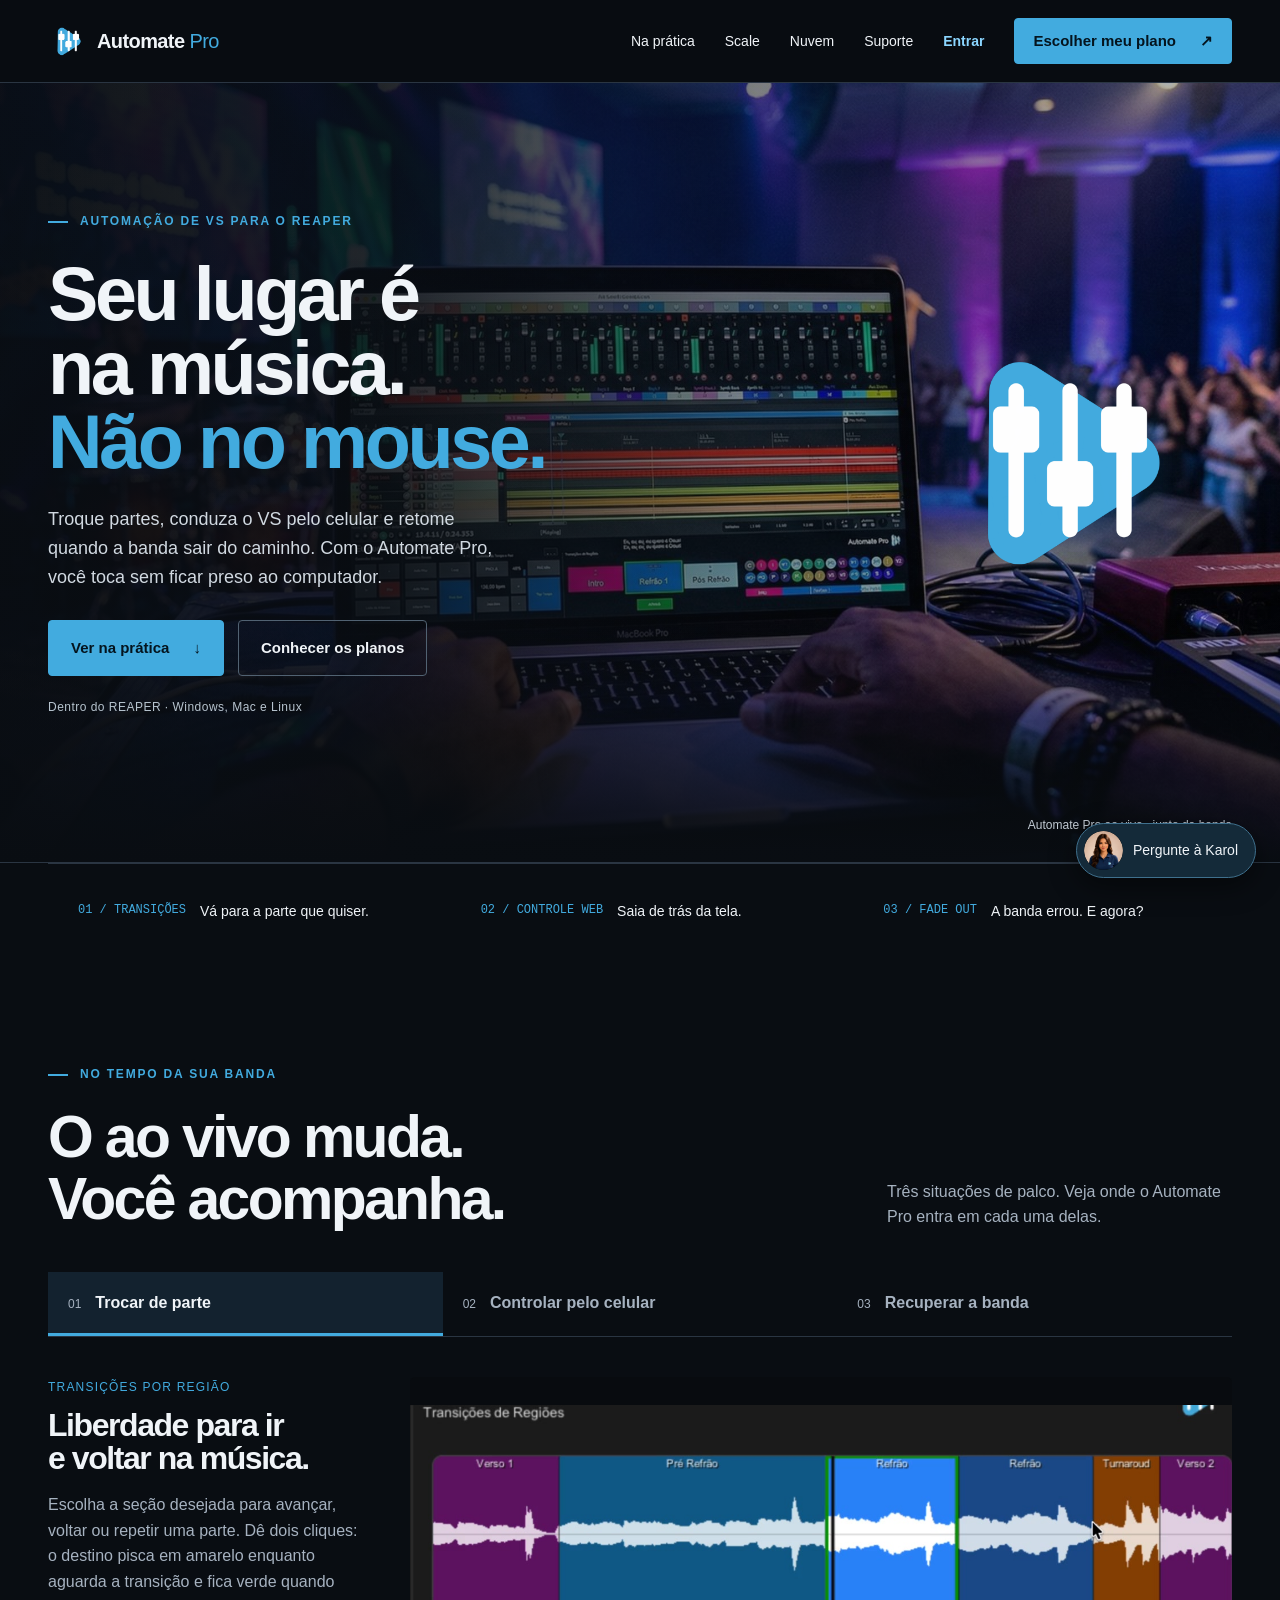
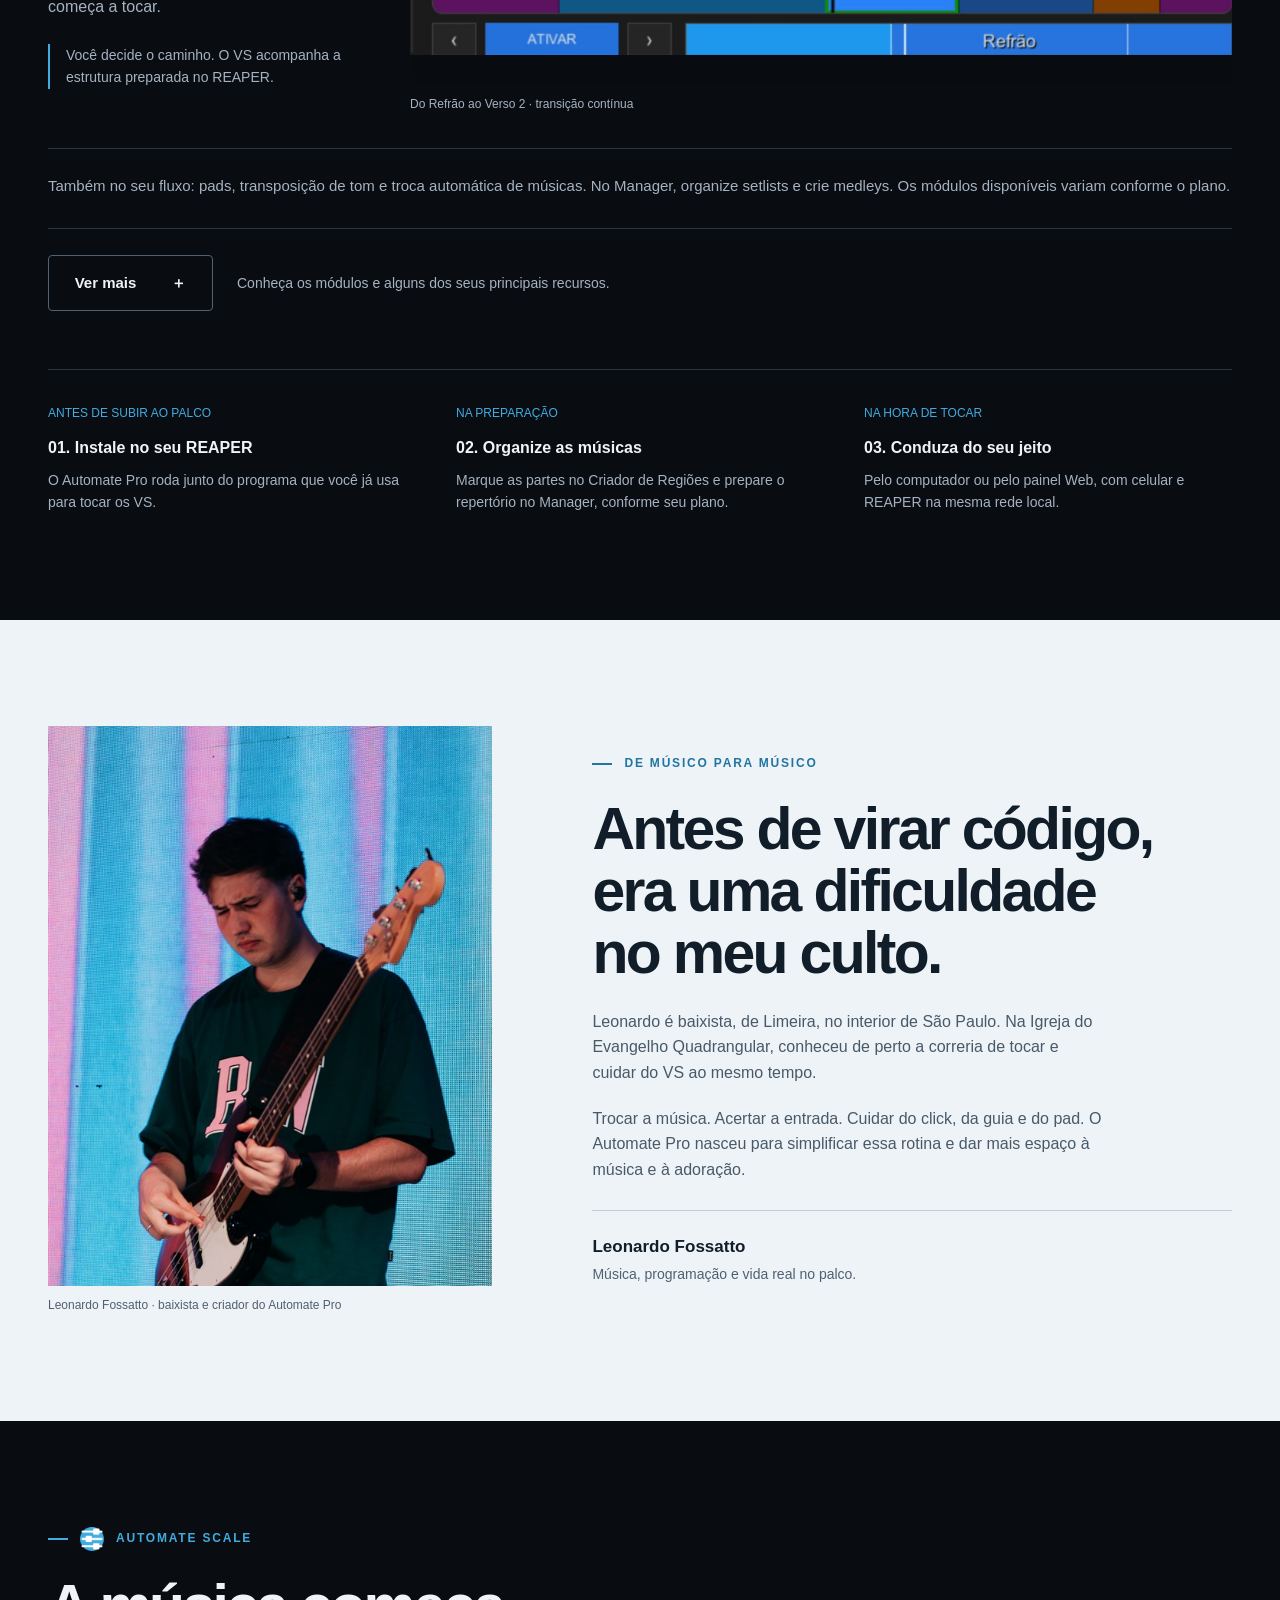
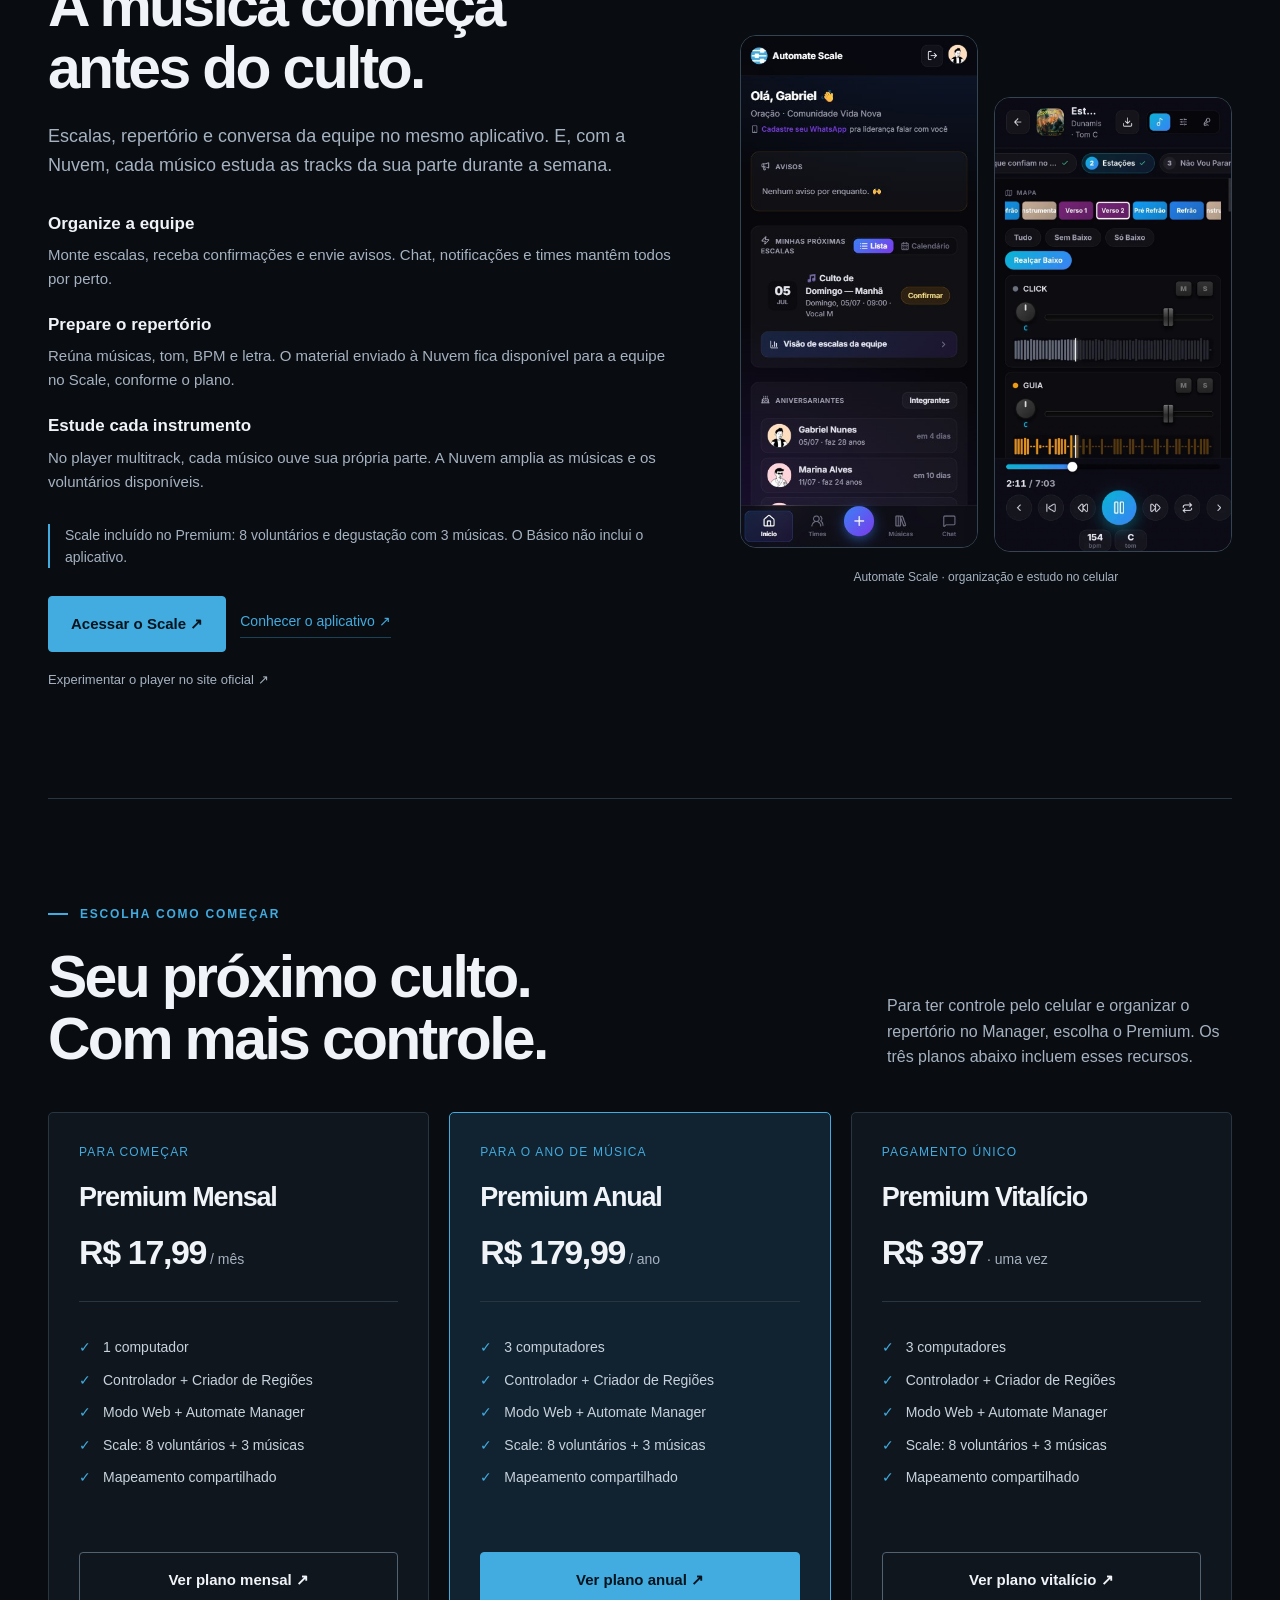
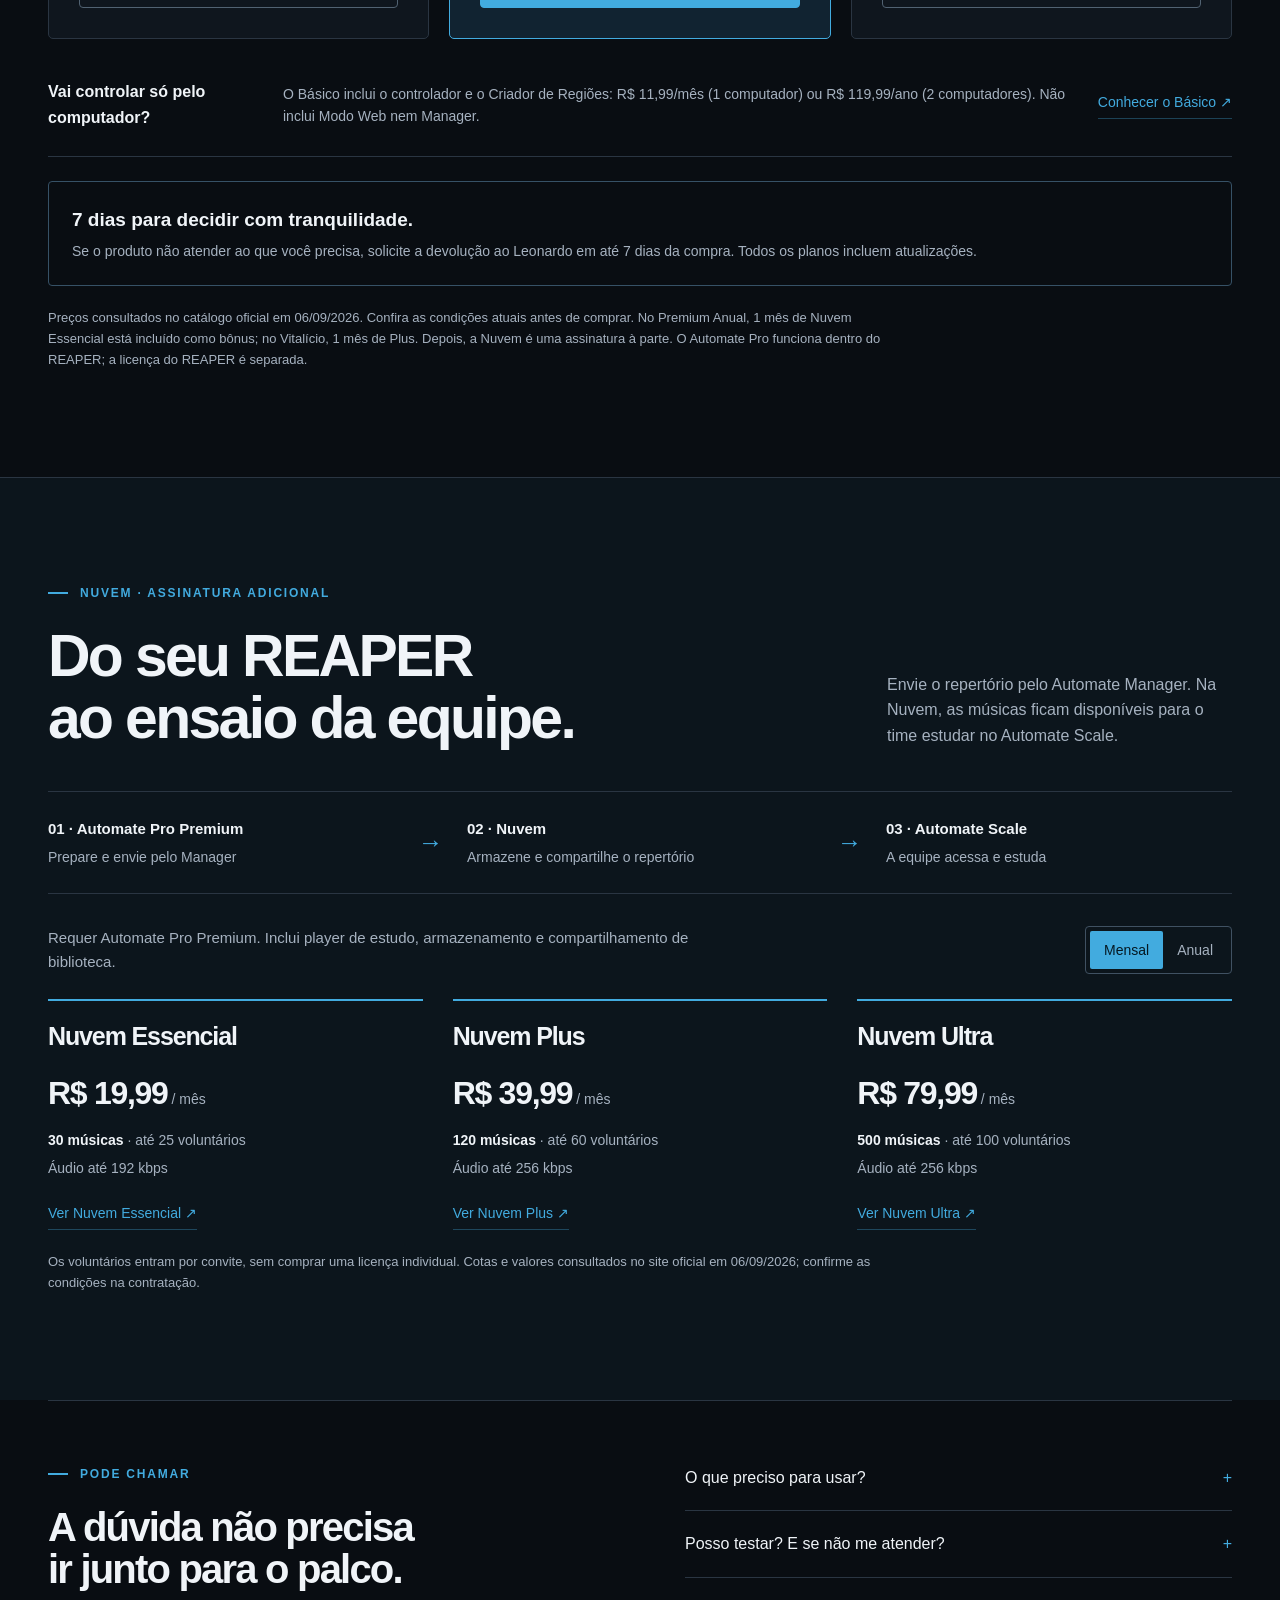
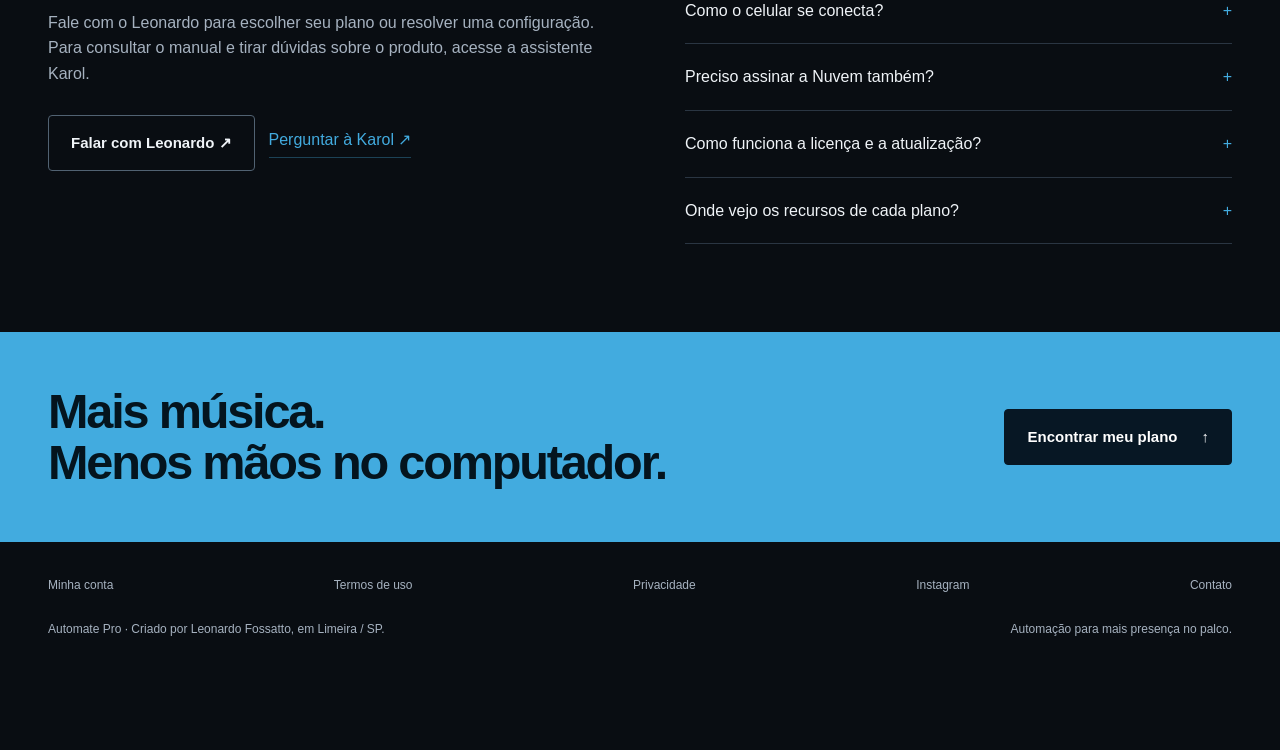
==== commit d2afcc6a: "Atualiza site com demonstracoes reais, modulos e acesso de clientes" ====
--- a/index.html
+++ b/index.html
@@ -1,3352 +1,123 @@
 <!doctype html>
 <html lang="pt-BR">
 <head>
-<meta charset="utf-8" />
-<meta name="viewport" content="width=device-width, initial-scale=1" />
-<title>Automate Pro — O REAPER, automatizado para o palco.</title>
-<link rel="icon" href="logo.png" />
-<link rel="preconnect" href="https://fonts.googleapis.com" />
-<link rel="preconnect" href="https://fonts.gstatic.com" crossorigin />
-<link href="https://fonts.googleapis.com/css2?family=Archivo:ital,wdth,wght@0,62..125,400..900;1,62..125,400..900&family=Inter:wght@400;500;600;700&family=JetBrains+Mono:wght@400;500;600&display=swap" rel="stylesheet" />
+<meta charset="utf-8"><meta name="viewport" content="width=device-width,initial-scale=1">
+<title>Automate Pro — Mais presença no palco.</title>
+<meta name="description" content="Controle seu VS no REAPER, troque partes e conduza a música pelo celular. Conheça o Automate Pro, criado por um músico para o palco.">
 <style>
-  * { box-sizing: border-box; margin: 0; padding: 0; }
-  html, body { height: 100%; }
-  :root {
-    /* paleta fria construída em cima do azul da logo (#42ABDF) */
-    --bg: #07090C;
-    --bg2: #0B0E13;
-    --panel: #0F141B;
-    --panel2: #141B24;
-    --line: rgba(160,200,235,.1);
-    --line2: rgba(160,200,235,.2);
-    --text: #E9EEF4;
-    --muted: rgba(233,238,244,.62);
-    --dim: rgba(233,238,244,.4);
-    --accent: #42ABDF;
-    --accent-hi: #6EC6F2;
-    --accent-ink: #06121B;
-    --ok: #5BC98F;
-    --bad: #D96A63;
-    --mono: 'JetBrains Mono', monospace;
-  }
-  body {
-    font-family: 'Inter', system-ui, sans-serif;
-    background: var(--bg);
-    color: var(--text);
-    overflow-x: hidden;
-    -webkit-font-smoothing: antialiased;
-  }
-  a { color: inherit; text-decoration: none; }
-  button { font-family: inherit; cursor: pointer; border: none; background: none; color: inherit; }
-  img { display: block; }
+:root{--bg:#090d12;--panel:#121923;--ink:#f0f4f8;--muted:#a6b2c0;--blue:#42abdf;--line:#2a3542;--paper:#eef3f7}*{box-sizing:border-box}html{scroll-behavior:smooth;scroll-padding-top:100px}body{margin:0;background:var(--bg);color:var(--ink);font:16px/1.6 -apple-system,BlinkMacSystemFont,"Segoe UI",sans-serif}a{color:inherit;text-decoration:none}button{font:inherit}button,a{-webkit-tap-highlight-color:transparent}a:focus-visible,button:focus-visible,summary:focus-visible{outline:3px solid var(--blue);outline-offset:6px}img{display:block;max-width:100%}button{cursor:pointer}h1,h2,h3,p{margin:0}h1,h2,h3{line-height:1.05;letter-spacing:-.045em}h2{font-size:clamp(2.3rem,4.6vw,4rem);font-weight:700}h3{font-size:1.5rem}p{color:var(--muted)}.wrap{width:min(1240px,calc(100% - 96px));margin:auto}.preview{background:#16242f;color:#c2d3df;font-size:12px;text-align:center;padding:7px 16px;letter-spacing:.045em}.nav{position:sticky;top:0;z-index:10;background:#090d12f2;backdrop-filter:blur(15px);border-bottom:1px solid var(--line)}.nav-inner{display:flex;align-items:center;justify-content:space-between;min-height:82px;gap:30px}.brand{display:flex;align-items:center;gap:10px;font-size:20px;font-weight:700;letter-spacing:-.6px;white-space:nowrap}.brand img{width:39px;height:39px;object-fit:contain}.brand span span{font-weight:400;color:var(--blue)}nav{display:flex;align-items:center;gap:30px;font-size:14px}nav a:hover{color:var(--blue)}.btn{display:inline-flex;justify-content:center;align-items:center;gap:24px;padding:15px 22px;background:var(--blue);color:#04141e;border:1px solid var(--blue);font-weight:650;font-size:15px;border-radius:4px;transition:background .2s,transform .2s}.btn:hover{background:#77c9f2;transform:translateY(-2px)}.btn.secondary{background:transparent;color:var(--ink);border-color:#516272}.btn.secondary:hover{background:#1e2c39}.nav .btn{padding:10px 18px}.eyebrow{display:flex;align-items:center;gap:12px;color:var(--blue);font-size:12px;font-weight:650;letter-spacing:.15em;text-transform:uppercase}.eyebrow:before{content:"";width:20px;height:2px;background:currentColor}.hero{display:grid;grid-template-columns:1.05fr .95fr;gap:72px;align-items:center;padding-top:58px;padding-bottom:58px}.hero h1{font-size:clamp(3.5rem,5.9vw,5.4rem);font-weight:750;line-height:.98;margin:26px 0}.hero h1 em{font-style:normal;color:var(--blue)}.hero .lead{font-size:18px;max-width:480px;line-height:1.6}.actions{display:flex;gap:14px;flex-wrap:wrap;margin-top:28px}.compat{font-size:12px;letter-spacing:.04em;margin-top:22px}.hero-photo{position:relative;margin:0;height:580px;overflow:hidden;border-radius:4px}.hero-photo img{width:100%;height:100%;object-fit:cover;object-position:51% center}.hero-photo:after{content:"";position:absolute;inset:50% 0 0;background:linear-gradient(transparent,#060b10e8)}.hero-photo figcaption{position:absolute;bottom:24px;left:28px;right:28px;z-index:1;font-size:14px;line-height:1.5}.hero-photo figcaption b{display:block;font-size:18px;font-weight:600}.photo-tag{position:absolute;top:20px;left:20px;background:#101a22d9;padding:7px 12px;border:1px solid #5c69766b;font-size:12px;letter-spacing:.05em}.photo-tag:before{content:"";display:inline-block;width:6px;height:6px;background:var(--blue);border-radius:50%;margin-right:8px}.chapterbar{border-top:1px solid var(--line);border-bottom:1px solid var(--line);display:grid;grid-template-columns:repeat(3,1fr);padding:23px 0;gap:24px}.chapterbar a{font-size:14px;display:flex;align-items:center;gap:14px}.chapterbar span{font-size:12px;color:var(--blue);font-family:monospace}.chapterbar a:hover{color:var(--blue)}.section{padding:106px 0}.section-head{display:flex;align-items:flex-end;justify-content:space-between;gap:50px;margin:22px 0 42px}.section-head p{max-width:345px}.section-head h2{max-width:680px}.tabs{display:grid;grid-template-columns:repeat(3,1fr);gap:0;border-bottom:1px solid var(--line);margin-top:40px}.tab{background:transparent;color:var(--muted);border:0;border-bottom:3px solid transparent;text-align:left;padding:18px 20px;font-weight:600}.tab span{font-size:12px;color:var(--muted);margin-right:14px;font-weight:400}.tab[aria-selected=true]{color:var(--ink);border-color:var(--blue);background:#13222f}.tab:hover{color:var(--blue)}.demo{display:grid;grid-template-columns:320px 1fr;gap:42px;padding:40px 0 0;align-items:center}.demo-copy h3{font-size:32px;margin-bottom:16px}.demo-copy p{margin-bottom:24px}.how-label{color:var(--blue);font-size:12px;letter-spacing:.1em;text-transform:uppercase;margin-bottom:12px}.demo-note{font-size:14px;border-left:2px solid var(--blue);padding-left:16px}.screen{margin:0;min-width:0}.screen button{border:1px solid #47525d;border-radius:5px;background:#141b23;padding:8px;width:100%;display:block}.screen img{width:100%;height:auto;max-height:490px;object-fit:contain}.screen figcaption{display:flex;justify-content:space-between;gap:20px;margin-top:12px;color:var(--muted);font-size:12px}.screen figcaption span:last-child{color:var(--blue)}.setup{display:grid;grid-template-columns:1fr 1fr 1fr;gap:40px;border-top:1px solid var(--line);margin-top:58px;padding-top:34px}.setup b{font-size:16px;font-weight:600;display:block;margin-bottom:8px}.setup p{font-size:14px}.setup small{font-size:12px;color:var(--blue);display:block;margin-bottom:12px}.story{background:var(--paper);color:#111e29}.story-inner{display:grid;grid-template-columns:.82fr 1.18fr;gap:100px;align-items:center}.portrait{margin:0;position:relative}.portrait img{width:100%;max-height:560px;object-fit:cover;object-position:center 35%}.portrait figcaption{font-size:12px;margin-top:10px;color:#506070}.story .eyebrow{color:#2275a0}.story h2{margin:25px 0}.story p{color:#485968;max-width:510px;margin-bottom:20px}.signature{border-top:1px solid #bfccd5;margin-top:28px;padding-top:22px}.signature b{display:block;font-size:17px}.signature span{font-size:14px;color:#506070}.plans{display:grid;grid-template-columns:repeat(3,1fr);gap:20px}.plan{border:1px solid var(--line);border-radius:5px;padding:30px;display:flex;flex-direction:column;background:#0f161e}.plan.featured{border-color:var(--blue);background:#112331}.plan .plan-kicker{font-size:12px;text-transform:uppercase;letter-spacing:.1em;color:var(--blue);min-height:22px}.plan h3{font-size:32px;margin:18px 0 14px}.plan p{font-size:15px;min-height:72px}.plan ul{padding:24px 0;margin:22px 0 30px;border-top:1px solid var(--line);list-style:none;font-size:14px;color:#c8d2dc;flex:1}.plan li{margin:10px 0;display:flex;gap:12px}.plan li:before{content:"✓";color:var(--blue)}.plan .btn{width:100%;gap:10px}.price{font-size:34px;letter-spacing:-.04em;color:var(--ink);font-weight:650}.period{font-size:14px}.plan h3{font-size:27px}.plan p{min-height:52px}.basic{display:flex;align-items:center;gap:30px;padding:25px 0;border-bottom:1px solid var(--line);margin-top:15px}.basic b{font-size:16px;max-width:205px}.basic p{font-size:14px;flex:1}.basic a{font-size:14px;white-space:nowrap}@media(max-width:700px){.basic{display:block}.basic p{margin:12px 0}.basic b{max-width:none}}.plan-note{font-size:13px;margin-top:22px;max-width:850px}.support{display:grid;grid-template-columns:1fr 1fr;gap:90px;padding:64px 0 88px;border-top:1px solid var(--line)}.support h2{font-size:40px;margin-bottom:20px}.support p{margin-bottom:23px}.text-link{color:var(--blue);border-bottom:1px solid #42abdf55;padding-bottom:5px}.faq details{border-bottom:1px solid var(--line);padding:20px 0}.faq details:first-child{padding-top:0}.faq summary{cursor:pointer;list-style:none;display:flex;justify-content:space-between;gap:20px;font-size:16px}.faq summary:after{content:"+";color:var(--blue)}.faq details[open] summary:after{content:"−"}.faq details p{font-size:14px;padding-top:15px;margin:0}.last{background:var(--blue);color:#04141e;padding:54px 0}.last .wrap{display:flex;justify-content:space-between;align-items:center;gap:40px}.last h2{font-size:clamp(2rem,3.8vw,3.4rem)}.last .btn{background:#071724;color:white;border-color:#071724;white-space:nowrap}footer{padding:34px 0}footer .wrap{display:flex;justify-content:space-between;gap:25px;color:var(--muted);font-size:12px}.lightbox{border:1px solid var(--line);background:#090d12;color:var(--ink);padding:20px;width:min(1500px,96vw);max-height:95vh}.lightbox::backdrop{background:#000d;backdrop-filter:blur(5px)}.lightbox img{max-height:78vh;margin:auto;object-fit:contain}.dialog-head{display:flex;justify-content:space-between;align-items:center;gap:20px;margin-bottom:14px;font-size:14px}.close{color:var(--ink);background:var(--panel);border:1px solid var(--line);padding:7px 14px}.progress{position:fixed;top:0;left:0;height:2px;z-index:25;width:0;background:var(--blue)}
+@media(min-width:1500px){.hero{padding-top:78px;padding-bottom:78px}.hero-photo{height:640px}}@media(max-width:1000px){.wrap{width:calc(100% - 48px)}.hero{gap:35px}.hero h1{font-size:60px}.hero-photo{height:540px}nav{gap:20px}nav .optional{display:none}.demo{grid-template-columns:260px 1fr;gap:28px}.story-inner{gap:50px}.plan{padding:23px}.support{gap:45px}}@media(max-width:700px){html{scroll-padding-top:90px}.wrap{width:calc(100% - 40px)}.preview{font-size:11px}.nav-inner{min-height:72px;gap:16px}.brand{font-size:18px}.brand img{width:30px;height:30px}nav>a:not(.btn){display:none}.nav .btn{font-size:12px;padding:10px 12px}.hero{grid-template-columns:1fr;padding-top:40px;gap:34px;padding-bottom:32px}.hero h1{font-size:clamp(3rem,12.8vw,4.3rem);max-width:520px;margin:22px 0}.hero .lead{font-size:17px}.hero-photo{height:420px}.hero-photo img{object-position:50% 53%}.hero .actions .btn{flex:1;gap:10px;padding:14px 12px;font-size:14px}.compat{font-size:11px}.chapterbar{gap:15px;padding:20px 0}.chapterbar a{font-size:12px;display:block;line-height:1.4}.chapterbar span{display:block;margin-bottom:5px}.section{padding:65px 0}.section-head{display:block;margin-bottom:25px}.section-head p{margin-top:22px}.tabs{margin-top:28px}.tab{font-size:13px;padding:14px 9px;line-height:1.4}.tab span{display:block;margin-bottom:5px}.demo{grid-template-columns:1fr;gap:25px;padding-top:28px}.demo-copy h3{font-size:30px}.demo-copy p{margin-bottom:18px}.screen figcaption{font-size:11px}.setup{grid-template-columns:1fr;gap:24px;margin-top:35px}.setup small{margin-bottom:4px}.story-inner{display:flex;flex-direction:column-reverse;gap:30px}.portrait{width:100%}.portrait img{max-height:440px;object-position:center 32%}.story h2{font-size:39px}.story p{font-size:16px}.plans{grid-template-columns:1fr;gap:16px}.plan{padding:26px}.plan h3{margin-top:10px}.plan p{min-height:0}.plan ul{margin:20px 0;padding:10px 0}.plan .plan-kicker{min-height:0}.support{grid-template-columns:1fr;gap:35px;padding:45px 0 65px}.support h2{font-size:35px}.last .wrap{display:block}.last h2{margin-bottom:24px}footer .wrap{display:block}footer p{margin-top:12px}.lightbox{padding:12px}.dialog-head{font-size:12px}}
+@media(prefers-reduced-motion:reduce){html{scroll-behavior:auto}*,*:before,*:after{transition:none!important;animation:none!important}}
 
-  /* grain de filme por cima de tudo — no lugar dos blobs coloridos */
-  body::after {
-    content: ''; position: fixed; inset: 0;
-    background-image: url("data:image/svg+xml,%3Csvg xmlns='http://www.w3.org/2000/svg' width='180' height='180'%3E%3Cfilter id='n'%3E%3CfeTurbulence type='fractalNoise' baseFrequency='0.8' numOctaves='2' stitchTiles='stitch'/%3E%3C/filter%3E%3Crect width='180' height='180' filter='url(%23n)'/%3E%3C/svg%3E");
-    filter: grayscale(1);
-    opacity: .05;
-    pointer-events: none; z-index: 2000;
-  }
+[hidden]{display:none!important}.clip-wrap{background:#080b0f;border:1px solid #405162;border-radius:5px;overflow:hidden}.clip-wrap video{display:block;width:100%;aspect-ratio:2.69;object-fit:contain;background:#080b0f}.clip-actions{display:flex;flex-wrap:wrap;gap:8px;padding:12px;border-top:1px solid var(--line)}.clip-actions button{width:auto;background:#162535;border:1px solid #405162;border-radius:3px;color:var(--ink);padding:8px 12px;font-size:13px}.clip-actions button:hover{border-color:var(--blue)}.clip-actions .clip-alt{margin-left:auto}.clip-info{padding:0 12px 12px;color:var(--muted);font-size:12px}.clip-dialog{width:min(1500px,96vw);padding:16px;background:#090d12;color:var(--ink);border:1px solid var(--line)}.clip-dialog::backdrop{background:#000d}.clip-dialog video{width:100%;max-height:75vh;display:block}.clip-dialog .clip-actions{justify-content:flex-end}@media(max-width:700px){.clip-actions{gap:7px;padding:10px}.clip-actions button{font-size:12px;padding:8px}.clip-actions .clip-alt{margin-left:0}.clip-wrap video{aspect-ratio:auto;min-height:130px}}
 
-  h1, h2, h3 { font-family: 'Archivo', 'Inter', sans-serif; }
-  h1, h2 { font-stretch: 118%; }
+.more-tools{font-size:15px;border-top:1px solid var(--line);padding-top:25px;margin-top:35px}.clip-wrap{border:0;background:transparent}.clip-wrap video{cursor:default;border-radius:4px}.screen>img{border:1px solid var(--line);border-radius:4px}.screen figcaption{line-height:1.5}.scale-section{border-bottom:1px solid var(--line)}.scale-grid{display:grid;grid-template-columns:1.12fr .88fr;gap:65px;align-items:center}.scale-grid h2{margin:24px 0}.scale-lead{font-size:18px}.scale-points{display:grid;gap:20px;margin:30px 0}.scale-points b{font-size:17px}.scale-points p{font-size:15px;margin-top:6px}.scale-shots{margin:0;display:grid;grid-template-columns:1fr 1fr;gap:16px;align-items:center}.scale-shots img{width:100%;border:1px solid #354452;border-radius:16px}.scale-shots img:nth-child(2){margin-top:65px}.scale-shots figcaption{grid-column:1/-1;font-size:12px;color:var(--muted);text-align:center}.inclusion{border-left:2px solid var(--blue);padding-left:15px;font-size:14px}.scale-grid .text-link{align-self:center;font-size:14px}.scale-demo{display:inline-block;font-size:13px;color:var(--muted);margin-top:18px}.guarantee{padding:23px;border:1px solid #365166;border-radius:4px;margin-top:24px}.guarantee b{font-size:19px}.guarantee p{margin-top:5px;font-size:14px}.cloud-section{border-top:1px solid var(--line);background:#0c151c}.cloud-route{display:grid;grid-template-columns:1fr auto 1fr auto 1fr;gap:24px;border-block:1px solid var(--line);padding:25px 0}.cloud-route span{font-size:14px;color:var(--muted)}.cloud-route b{display:block;font-size:15px;color:var(--ink);margin-bottom:5px}.cloud-route span[aria-hidden]{align-self:center;color:var(--blue);font-size:25px}.cloud-top{display:flex;gap:40px;justify-content:space-between;align-items:center;margin:32px 0 25px}.cloud-top p{max-width:710px;font-size:15px}.cloud-cycle{display:flex;border:1px solid #405162;border-radius:4px;padding:4px}.cloud-cycle button{border:0;background:transparent;color:var(--muted);padding:8px 14px;font-size:14px}.cloud-cycle button[aria-pressed=true]{background:var(--blue);color:#051822;border-radius:2px}.cloud-plans{display:grid;grid-template-columns:repeat(3,1fr);gap:30px}.cloud-plans article{border-top:2px solid var(--blue);padding-top:22px}.cloud-plans h3{font-size:25px}.cloud-price{margin:18px 0 10px}.cloud-price b{font-size:32px;color:var(--ink);letter-spacing:-.04em}.cloud-price span{font-size:14px}.cloud-plans p{font-size:14px}.cloud-plans strong{color:var(--ink)}.cloud-quality{margin-top:6px}.cloud-plans a{font-size:14px;display:inline-block;margin-top:22px}.footer-links{justify-content:flex-start;flex-wrap:wrap;margin-bottom:25px;gap:24px!important}.footer-links a:hover{color:var(--blue)}footer{padding-bottom:110px}.karol-launch{position:fixed;right:24px;bottom:22px;z-index:35;display:flex;align-items:center;gap:10px;border:1px solid #3f708d;background:#142a39;color:var(--ink);border-radius:40px;padding:7px 17px 7px 7px;box-shadow:0 8px 28px #0007;font-size:14px}.karol-launch img{width:39px;height:39px;object-fit:cover;border-radius:50%}.karol-panel{position:fixed;right:24px;bottom:90px;width:440px;height:min(680px,calc(100dvh - 120px));z-index:40;border:1px solid #405c70;background:#0d1720;border-radius:12px;box-shadow:0 15px 60px #0009;overflow:hidden;display:flex;flex-direction:column}.karol-head{display:flex;justify-content:space-between;align-items:center;padding:14px 18px;border-bottom:1px solid #304252}.karol-head b{font-size:17px}.karol-head span{display:block;font-size:12px;color:var(--muted)}.karol-head button{border:0;background:transparent;color:var(--ink);font-size:27px;padding:0 5px}.karol-panel iframe{flex:1;width:100%;border:0;min-height:0;background:#0a0a0a}.karol-external{padding:10px;text-align:center;font-size:12px;color:var(--blue);border-top:1px solid #304252}
+@media(max-width:1000px){nav{gap:18px}.scale-grid{gap:32px}.cloud-plans{gap:20px}.karol-panel{width:410px}}@media(max-width:700px){.scale-grid{grid-template-columns:1fr}.scale-shots{max-width:430px;margin:10px auto 0;gap:12px}.scale-grid h2{font-size:38px}.scale-points{gap:18px}.scale-lead{font-size:17px}.cloud-route{grid-template-columns:1fr;gap:12px}.cloud-route span[aria-hidden]{display:none}.cloud-route span{padding-left:16px;border-left:2px solid #314b60}.cloud-top{display:block}.cloud-cycle{display:inline-flex;margin-top:20px}.cloud-plans{grid-template-columns:1fr;gap:30px}.cloud-plans article{padding-top:18px}.cloud-price{margin:12px 0}.cloud-plans a{margin-top:14px}.footer-links{display:flex!important;font-size:13px}.karol-launch{right:14px;bottom:14px;font-size:13px}.karol-panel{right:12px;bottom:80px;width:calc(100% - 24px);height:calc(100dvh - 105px)}.screen figcaption{display:block}.screen figcaption span:last-child{display:block;margin-top:4px}.more-tools{font-size:14px}}
+.mobile-nav{display:none}@media(max-width:700px){.mobile-nav{display:flex;justify-content:space-between;padding:0 20px 12px;gap:20px;font-size:13px}.mobile-nav>a:not(.btn){display:block}html{scroll-padding-top:125px}}
 
-  /* playhead — barra de progresso do scroll, como o cursor numa timeline */
-  #playline { position: fixed; top: 0; left: 0; height: 2px; width: 0%; background: linear-gradient(90deg, rgba(66,171,223,.35), var(--accent)); box-shadow: 0 0 10px rgba(66,171,223,.7); z-index: 210; }
-  #playline::after { content: ''; position: absolute; right: 0; top: 2px; transform: translateX(50%); border-left: 5px solid transparent; border-right: 5px solid transparent; border-top: 6px solid var(--accent); }
+/* Immersive opening: original live computer image with the approved new copy. */
+.immersive-hero{display:flex;position:relative;isolation:isolate;min-height:780px;padding:74px 0 90px;align-items:center;overflow:hidden;border-bottom:1px solid var(--line);background:#090d12}.hero-background{position:absolute;z-index:-3;inset:0;width:100%;height:100%;object-fit:cover;object-position:58% center}.immersive-hero:before{content:"";position:absolute;z-index:-2;inset:0;background:linear-gradient(90deg,rgba(9,13,18,.97) 0%,rgba(9,13,18,.88) 30%,rgba(9,13,18,.45) 58%,rgba(9,13,18,.12) 100%)}.immersive-hero:after{content:"";position:absolute;inset:0;z-index:-1;background:linear-gradient(0deg,#090d12 0%,transparent 32%,rgba(9,13,18,.16) 100%)}.hero-content{position:relative}.hero-copy{max-width:660px}.hero-copy .lead{color:#d1d9e1;max-width:470px}.hero-copy .compat{color:#b7c4cf}.hero-credit{position:absolute;bottom:27px;left:0;right:0;text-align:right;font-size:12px;color:#c3ccd5}.hero-copy h1{font-size:clamp(3.5rem,5.9vw,5.4rem)}
+@media(max-width:900px) and (min-width:681px){.immersive-hero{min-height:760px}.hero-copy{max-width:580px}.immersive-hero:before{background:linear-gradient(90deg,#090d12eF 0%,#090d12cc 40%,#090d1240 100%)}}
+@media(max-width:680px){.immersive-hero{display:block;min-height:0;padding:42px 0 390px}.hero-content{width:calc(100% - 40px)}.hero-copy h1{font-size:50px;margin:22px 0}.hero-copy .lead{font-size:16px}.hero-background{top:auto;bottom:0;height:520px;object-position:51% center}.immersive-hero:before{background:linear-gradient(180deg,#090d12 0%,#090d12 47%,#090d12bd 58%,#090d1210 78%,#090d1244 100%)}.immersive-hero:after{background:linear-gradient(0deg,#090d12 0%,transparent 19%)}.hero-credit{bottom:22px;font-size:11px;text-align:left}.hero-copy .actions{gap:12px}.hero-copy .btn{font-size:14px;padding:13px 16px}}
 
-  /* nav */
-  nav {
-    position: sticky; top: 0; z-index: 50;
-    backdrop-filter: blur(16px);
-    background: rgba(7,9,12,.8);
-    border-bottom: 1px solid var(--line);
-  }
-  .nav-inner { max-width: 1360px; margin: 0 auto; display: flex; align-items: center; justify-content: space-between; padding: 14px 24px; }
-  .nav-brand { display: flex; align-items: center; gap: 10px; font-family: 'Archivo', sans-serif; font-stretch: 115%; font-weight: 800; font-size: 14px; letter-spacing: .04em; text-transform: uppercase; }
-  .nav-brand img { width: 28px; height: 28px; object-fit: contain; filter: drop-shadow(0 0 8px rgba(66,171,223,.45)); }
-  .nav-links { display: flex; gap: 26px; font-size: 13px; color: var(--muted); }
-  .nav-links a:hover { color: var(--text); }
-  .nav-links a.nav-hot { font-weight: 700; color: var(--accent); transition: filter .15s; }
-  .nav-links a.nav-hot:hover { filter: brightness(1.2); }
-  .nav-time { font-family: var(--mono); font-size: 11px; color: var(--dim); letter-spacing: .06em; white-space: nowrap; }
-  @media (max-width: 1080px) { .nav-time { display: none; } }
-  .nav-cta { padding: 9px 18px; border-radius: 8px; background: var(--accent); color: var(--accent-ink); font-weight: 700; font-size: 13px; transition: transform .15s, background .15s; white-space: nowrap; }
-  .nav-cta:hover { transform: translateY(-1px); background: var(--accent-hi); box-shadow: 0 8px 26px -8px rgba(66,171,223,.6); }
-  .nav-actions { display:flex; align-items:center; gap:12px; }
-  .nav-login { padding:9px 16px; border-radius:8px; border:1px solid var(--line2); color:var(--text); font-weight:600; font-size:13px; transition:background .15s, border-color .15s; white-space:nowrap; }
-  .nav-login:hover { background:rgba(255,255,255,.06); border-color:rgba(255,255,255,.3); }
-  .scale-ico { display:inline-block; width:16px; height:16px; vertical-align:-3px; margin-right:4px; }
-  /* No celular a nav só tinha marca + "Comprar agora": quem JÁ é cliente não
-     achava por onde entrar (o link do rodapé ninguém rola até lá). Abrimos
-     espaço escondendo o texto da marca e o atalho do Scale — "Minha conta"
-     fica, porque é a porta de quem já pagou. */
-  @media (max-width:460px){
-    .nav-brand span { display:none; }
-    .nav-login[data-sec] { display:none; }
-    .nav-login { padding:8px 12px; font-size:12.5px; }
-    .nav-cta { padding:8px 13px; font-size:12.5px; }
-    .nav-actions { gap:8px; }
-  }
-  /* No celular os links de texto não cabem e geram scroll horizontal —
-     escondemos a fileira e deixamos só a marca + "Comprar agora". */
-  @media (max-width: 900px) {
-    .nav-links { display: none; }
-    .nav-inner { padding: 12px 18px; }
-  }
+.hero-logo-motion{position:absolute;width:290px;height:290px;right:25px;top:50%;transform:translateY(-50%);pointer-events:none}.hero-logo-motion>img,.hero-logo-motion>svg{position:absolute;inset:0;width:100%;height:100%;display:block}.hero-logo-motion>svg{visibility:hidden}.hero-logo-motion.is-playing>svg{visibility:visible;animation:hero-logo-finish 2.05s step-end forwards}.hero-logo-motion.is-playing>img{visibility:hidden;animation:hero-logo-original 2.05s step-end forwards}.hero-logo-motion .play-contour{transform-box:fill-box;transform-origin:center;transform:scale(1)}.hero-logo-motion.is-playing .play-contour{animation:hero-play-pulse 1.02s ease-in-out both}.hero-logo-motion .fader{transform:translateY(0)}.hero-logo-motion.is-playing .fader{animation:hero-settle-side 1.1s cubic-bezier(.3,0,.2,1) .62s both}.hero-logo-motion.is-playing .fader-1{animation-name:hero-settle-middle;animation-delay:.74s;animation-duration:1.15s}.hero-logo-motion.is-playing .fader-2{animation-delay:.68s}
+@keyframes hero-play-pulse{0%,12%{transform:scale(1)}34%,44%{transform:scale(1.035)}61%{transform:scale(.988)}80%{transform:scale(1.006)}100%{transform:scale(1)}}@keyframes hero-settle-side{0%,100%{transform:translateY(0)}32%{transform:translateY(74px)}68%{transform:translateY(-17px)}}@keyframes hero-settle-middle{0%,100%{transform:translateY(0)}36%{transform:translateY(-88px)}72%{transform:translateY(19px)}}@keyframes hero-logo-finish{100%{visibility:hidden}}@keyframes hero-logo-original{100%{visibility:visible}}
+@media(min-width:681px) and (max-width:1100px){.hero-logo-motion{width:210px;height:210px;right:-5px;top:15%}}
+@media(max-width:680px){.hero-logo-motion{width:122px;height:122px;right:-4px;top:-17px;transform:none}.hero-copy .eyebrow{max-width:225px;padding-right:32px;min-height:62px}.hero-copy h1{margin-top:16px}}
+@media(prefers-reduced-motion:reduce){.hero-logo-motion.is-playing>img{visibility:visible;animation:none}.hero-logo-motion.is-playing>svg{visibility:hidden;animation:none}.hero-logo-motion.is-playing .fader,.hero-logo-motion.is-playing .play-contour{animation:none}}
 
-  /* hero */
-  section { position: relative; z-index: 1; }
-  .hero { max-width: 1200px; margin: 0 auto; padding: 72px 24px 0; text-align: center; }
-  /* logo grande pulsando — flutua e respira em azul */
-  .hero-logo { width: 150px; height: 150px; object-fit: contain; margin: 0 auto 20px; display: block; animation: heroFloat 5s ease-in-out infinite, heroGlow 3s ease-in-out infinite; }
-  @keyframes heroFloat { 0%,100%{ transform:translateY(0); } 50%{ transform:translateY(-8px); } }
-  @keyframes heroGlow {
-    0%,100% { filter: drop-shadow(0 8px 30px rgba(66,171,223,.55)); }
-    50%     { filter: drop-shadow(0 8px 52px rgba(66,171,223,.95)); }
-  }
-  @media (prefers-reduced-motion: reduce) { .hero-logo { animation: none; filter: drop-shadow(0 8px 38px rgba(66,171,223,.7)); } }
-  .hero-spec { display: flex; align-items: center; justify-content: center; gap: 14px; font-family: var(--mono); font-size: 11.5px; letter-spacing: .18em; text-transform: uppercase; color: var(--dim); margin-bottom: 28px; }
-  .hero-spec::before, .hero-spec::after { content: ''; width: 36px; height: 1px; background: var(--accent); flex-shrink: 0; }
-  h1 {
-    font-size: clamp(40px, 6vw, 84px);
-    font-weight: 800; font-stretch: 122%;
-    letter-spacing: -.01em; text-transform: uppercase;
-    line-height: .98; margin: 0 auto 26px;
-    max-width: 980px;
-  }
-  /* destaque em gradiente azul→ciano — mesma família do azul da logo */
-  .gradient { background: linear-gradient(115deg, #42ABDF 20%, #8FE0FF 80%); -webkit-background-clip: text; background-clip: text; color: transparent; -webkit-text-fill-color: transparent; }
-  .hero p.lead { max-width: 660px; margin: 0 auto 34px; font-size: 18px; line-height: 1.6; color: var(--muted); }
-  .hero-ctas { display: inline-flex; gap: 12px; flex-wrap: wrap; }
-  .btn-primary { padding: 14px 28px; border-radius: 8px; background: var(--accent); color: var(--accent-ink); font-weight: 700; font-size: 14px; transition: transform .15s, background .15s, box-shadow .15s; display: inline-block; }
-  .btn-primary:hover { transform: translateY(-2px); background: var(--accent-hi); box-shadow: 0 10px 34px -10px rgba(66,171,223,.6); }
-  .btn-ghost { padding: 14px 28px; border-radius: 8px; background: transparent; border: 1px solid var(--line2); color: var(--text); font-weight: 600; font-size: 14px; transition: background .15s, border-color .15s; display: inline-block; }
-  .btn-ghost:hover { background: rgba(255,255,255,.05); border-color: rgba(255,255,255,.32); }
-  /* equalizador vivo no rodapé do hero */
-  .hero-eq { display: flex; align-items: flex-end; gap: 3px; height: 34px; margin-top: 72px; overflow: hidden; }
-  .hero-eq i { flex: 0 0 3px; height: 100%; background: var(--accent); opacity: .55; transform: scaleY(.15); transform-origin: bottom; animation: eqPulse var(--d, 1.1s) ease-in-out var(--dl, 0s) infinite alternate; }
-  @keyframes eqPulse { to { transform: scaleY(var(--h, .9)); } }
-  @media (prefers-reduced-motion: reduce) { .hero-eq i { animation: none; transform: scaleY(.4); } }
+.hero-logo-motion.is-scrolling>img{visibility:hidden;animation:none}.hero-logo-motion.is-scrolling>svg{visibility:visible;animation:none}.hero-logo-motion.is-scrolling .fader{opacity:0;animation:none}.hero-logo-motion.is-scrolling .play-contour{animation:none;transform:scale(1)}
+.hero-logo-motion:before{content:"";position:absolute;inset:9%;z-index:-1;border-radius:50%;background:radial-gradient(ellipse,#42abdf55 0%,#239edb26 42%,transparent 72%);filter:blur(22px);pointer-events:none}.hero-logo-motion{isolation:isolate}@media(max-width:680px){.hero-logo-motion:before{inset:0;filter:blur(12px)}}
 
-  /* ====================================================== */
-  /* REAPER + AUTOMATE PRO simulation                       */
-  /* ====================================================== */
-  .demo-wrap { max-width: 1400px; margin: 40px auto 60px; padding: 0 24px; }
-  .demo-helper { text-align: center; margin-bottom: 18px; font-size: 13px; color: rgba(255,255,255,.45); }
-  .demo-helper b { background: linear-gradient(90deg, #217DE6, #FF0080); -webkit-background-clip: text; background-clip: text; color: transparent; font-weight: 700; }
+.hero-logo-motion.is-scrolling>svg{visibility:hidden}.hero-logo-motion.is-scrolling:before{opacity:0}.scroll-logo-bridge{position:fixed;inset:0;width:100%;height:100%;z-index:8;pointer-events:none;overflow:visible;opacity:0}.scroll-logo-path{stroke:#42abdf;stroke-linecap:round;stroke-linejoin:round;filter:drop-shadow(0 0 7px #42abdf20)}@media(max-width:1100px),(prefers-reduced-motion:reduce){.scroll-logo-bridge{display:none}}
 
-  .reaper {
-    background: #2a2a2e;
-    border-radius: 14px; overflow: hidden;
-    box-shadow: 0 40px 100px -20px rgba(0,0,0,.7), 0 0 80px -20px rgba(33,125,230,.25), inset 0 0 0 1px rgba(255,255,255,.04);
-    font-size: 11px; color: #d4d4d4;
-    display: flex; flex-direction: column;
-  }
-  .r-titlebar { background: linear-gradient(180deg, #3a3a3f, #2e2e33); padding: 7px 12px; display: flex; align-items: center; gap: 10px; border-bottom: 1px solid #1a1a1e; font-size: 11px; color: #b8b8b8; }
-  .r-dots { display: flex; gap: 6px; }
-  .r-dots span { width: 11px; height: 11px; border-radius: 999px; background: #555; }
-  .r-dots span:nth-child(1) { background: #ff5f57; }
-  .r-dots span:nth-child(2) { background: #febc2e; }
-  .r-dots span:nth-child(3) { background: #28c840; }
-  .r-titlebar-name { font-weight: 500; }
+.chapterbar{position:relative;border-bottom-color:transparent}.chapterbar a{position:relative;padding-top:52px}.docked-fader{position:absolute;left:4.08px;top:0;width:11.84px;height:39.368px;opacity:0;pointer-events:none}.chapterbar:after{content:"";position:absolute;bottom:0;left:0;right:0;height:2.4px;background:#42abdf;opacity:0;pointer-events:none}.chapterbar.is-docked .docked-fader,.chapterbar.is-docked:after{opacity:1}@media(max-width:1100px),(prefers-reduced-motion:reduce){.chapterbar .docked-fader,.chapterbar:after{opacity:1}}
 
-  .r-menu { background: #232327; padding: 4px 12px; display: flex; gap: 18px; font-size: 11px; color: #b8b8b8; border-bottom: 1px solid #1a1a1e; }
-  .r-menu span:hover { color: #fff; cursor: default; }
+.chapterbar a{padding-top:0;padding-left:30px;min-height:48px}.docked-fader{top:50%;transform:translateY(-50%)}@media(max-width:700px){.chapterbar a{padding-left:24px;min-height:76px}}
 
-  .r-toolbar { background: #2a2a2e; padding: 6px 10px; display: flex; align-items: center; gap: 8px; border-bottom: 1px solid #1a1a1e; }
-  .r-transport { display: flex; gap: 3px; }
-  .rt-btn { width: 26px; height: 22px; background: #3a3a3f; border-radius: 4px; display: grid; place-items: center; font-size: 9px; border: 1px solid rgba(255,255,255,.04); color: #ccc; }
-  .rt-btn.play { color: #6ee7b7; }
-  .rt-btn.rec  { color: #fb7185; }
-  .r-time { margin-left: auto; background: #0a0a0a; padding: 4px 12px; border-radius: 4px; font-family: 'JetBrains Mono', monospace; color: #6ee7b7; font-size: 12px; letter-spacing: .05em; border: 1px solid rgba(110,231,183,.2); }
-  .r-bpm { background: #0a0a0a; padding: 4px 10px; border-radius: 4px; font-family: 'JetBrains Mono', monospace; color: #fbbf24; font-size: 11px; border: 1px solid rgba(251,191,36,.2); }
+.features-more{display:flex;align-items:center;gap:24px;margin-top:30px;padding:26px 0 0;border-top:1px solid var(--line)}.features-more p{font-size:14px;max-width:430px}.features-more .btn{min-width:165px;gap:35px}.features-details[hidden]{display:none}.features-details{margin-top:34px;padding:36px;background:#0e151e;border:1px solid var(--line);border-radius:6px}.features-intro{margin-bottom:30px}.features-intro h3{font-size:38px;margin:16px 0}.features-intro p{max-width:540px}.features-grid{display:grid;grid-template-columns:1fr 1fr;gap:0 38px}.feature-detail{padding:28px 0;border-top:1px solid var(--line);min-width:0}.feature-kicker{color:var(--blue);font-size:12px;letter-spacing:.06em}.feature-detail h4{font-size:24px;letter-spacing:-.025em;line-height:1.2;margin:13px 0 17px}.feature-detail p{font-size:15px;line-height:1.75;margin-bottom:15px}.feature-facts{margin:20px 0 0}.feature-facts>div{margin-top:16px}.feature-facts dt{font-size:13px;font-weight:650;margin-bottom:5px;color:#d8e2eb}.feature-facts dd{margin:0;color:var(--muted);font-size:14px;line-height:1.7}.feature-web{grid-column:1/-1;display:grid;grid-template-columns:1.2fr 1fr;gap:50px}.feature-effects{padding:24px;background:#14212d;border-radius:4px;align-self:start;margin-top:30px}.feature-effects h5{font-size:15px;margin:0 0 18px}.feature-effects ul{display:flex;flex-wrap:wrap;gap:9px;padding:0;margin:0 0 20px;list-style:none}.feature-effects li{border:1px solid #385268;padding:6px 10px;border-radius:3px;font-size:12px;color:#d4e6f4}.feature-effects p{font-size:13px;margin:0}.features-bottom{border-top:1px solid var(--line);padding-top:24px;display:flex;align-items:center;justify-content:space-between;gap:20px}.features-close{background:none;border:0;color:var(--blue);padding:8px 0;font-size:14px}.features-close:hover{color:#8cd4f7}@media(max-width:700px){.features-more{display:block}.features-more p{margin-top:16px}.features-details{padding:22px 20px}.features-intro h3{font-size:31px}.features-grid,.feature-web{display:block}.feature-detail h4{font-size:23px}.feature-effects{margin-top:24px;padding:20px}.features-bottom{align-items:flex-start;flex-direction:column;gap:12px}}
 
-  /* TCP + arrange — 16 tracks (sem MASTER no TCP), 38px cada, total 608px */
-  .r-main { display: flex; min-height: 380px; max-height: 380px; }
-  .r-tcp { width: 220px; background: #232327; border-right: 1px solid #1a1a1e; display: flex; flex-direction: column; overflow: hidden; }
-  .r-track { height: 38px; padding: 6px 8px; border-bottom: 1px solid #1a1a1e; display: flex; align-items: center; gap: 8px; transition: opacity .3s; flex-shrink: 0; }
-  .r-track-color { width: 4px; height: 22px; border-radius: 2px; }
-  .r-track-info { flex: 1; min-width: 0; }
-  .r-track-name { font-size: 11px; font-weight: 500; color: #e6e6e6; white-space: nowrap; overflow: hidden; text-overflow: ellipsis; }
-  .r-track-controls { display: flex; gap: 3px; }
-  .rtc-btn { width: 14px; height: 14px; border-radius: 3px; background: #3a3a3f; font-size: 8px; font-weight: 700; display: grid; place-items: center; color: #aaa; }
-  .rtc-btn.on-m { background: #f87171; color: #2a0a0a; }
-  .rtc-btn.on-s { background: #fbbf24; color: #2a1a00; }
+/* Real recordings: one focused demonstration per row. */
+.features-grid{display:block}.feature-detail{display:grid;grid-template-columns:minmax(220px,.75fr) minmax(0,1.65fr);gap:32px;padding:34px 0}.feature-media{min-width:0;align-self:center}.feature-media figure{margin:0}.feature-media figure[hidden]{display:none}.feature-video{display:block;width:100%;height:auto;background:#101217;border:1px solid #33424f;border-radius:5px;cursor:pointer}.feature-video:focus-visible{outline:2px solid #69caff;outline-offset:4px}.feature-media figcaption{font-size:12px;line-height:1.6;color:var(--muted);margin-top:10px}.feature-views{display:flex;flex-wrap:wrap;gap:7px;margin-bottom:12px}.feature-views button{font:inherit;font-size:12px;color:#b7c8d8;background:#15202d;border:1px solid #34495c;border-radius:4px;padding:8px 11px;cursor:pointer}.feature-views button[aria-pressed=true]{color:#eaf8ff;background:#19445c;border-color:#42abdf}.feature-effects{margin-top:22px;padding:18px}.feature-effects ul{gap:6px;margin-bottom:12px}.feature-effects li{font-size:11px;padding:4px 7px}
+.hero-logo-motion:not(.is-scrolling){animation:official-logo-breath 3s ease-in-out infinite}@keyframes official-logo-breath{0%,100%{filter:drop-shadow(0 8px 30px #42abdf8c);scale:1}50%{filter:drop-shadow(0 8px 52px #42abdff2);scale:1.012}}
+@media(max-width:850px){.feature-detail{grid-template-columns:1fr;gap:12px}.features-details{padding:26px 20px}.feature-copy{max-width:600px}}
+@media(prefers-reduced-motion:reduce){.hero-logo-motion:not(.is-scrolling){animation:none;scale:1;filter:drop-shadow(0 8px 38px #42abdfb3)}}
 
-  .r-arrange { flex: 1; background: #1c1c20; position: relative; overflow: hidden; min-width: 0; }
-  .r-ruler { height: 22px; background: #2a2a2e; border-bottom: 1px solid #1a1a1e; background-image: repeating-linear-gradient(90deg, transparent 0 49px, rgba(255,255,255,.08) 49px 50px); position: relative; }
-  .r-ruler::after { content: ''; position: absolute; inset: 0; background-image: repeating-linear-gradient(90deg, transparent 0 199px, rgba(255,255,255,.18) 199px 200px); }
-  .r-region { position: absolute; top: 2px; height: 18px; border-radius: 3px; font-size: 9px; font-weight: 600; padding: 2px 6px; color: rgba(0,0,0,.75); text-shadow: 0 1px 0 rgba(255,255,255,.2); overflow: hidden; white-space: nowrap; }
-  .r-playhead { position: absolute; top: 0; bottom: 0; width: 1px; background: #fb7185; box-shadow: 0 0 6px rgba(251,113,133,.7); left: 0; z-index: 5; pointer-events: none; }
-  .r-lanes { position: relative; }
-  .r-lane { height: 38px; border-bottom: 1px solid #16161a; position: relative; background-image: repeating-linear-gradient(90deg, transparent 0 49px, rgba(255,255,255,.03) 49px 50px); }
-  .r-item { position: absolute; top: 3px; bottom: 3px; border-radius: 3px; background: #4a4a50; overflow: hidden; transition: opacity .3s; }
-  .r-item .wave {
-    position: absolute; inset: 0;
-    /* waveform mais realista: peaks aleatórios por bloco */
-    background-image:
-      repeating-linear-gradient(90deg, transparent 0 1px, rgba(0,0,0,.18) 1px 2px),
-      linear-gradient(180deg, transparent 30%, rgba(255,255,255,.25) 50%, transparent 70%);
-    mix-blend-mode: overlay; opacity: .75;
-  }
-  .r-item .item-label { position: absolute; top: 3px; left: 8px; font-size: 9px; font-weight: 700; color: rgba(0,0,0,.75); text-shadow: 0 1px 0 rgba(255,255,255,.15); }
-
-  /* === LYRICS overlay no arrange — texto rolando no fundo === */
-  .r-lyrics {
-    position: absolute;
-    left: 0; right: 0; bottom: 0;
-    height: 56px;
-    background: linear-gradient(180deg, transparent 0%, rgba(0,0,0,.55) 30%, rgba(0,0,0,.75) 100%);
-    display: flex; flex-direction: column; align-items: center; justify-content: center;
-    pointer-events: none; z-index: 4;
-    overflow: hidden;
-    padding: 0 80px;
-  }
-  .r-lyrics-line {
-    font-family: 'Inter', sans-serif;
-    font-weight: 700;
-    line-height: 1.1;
-    text-align: center;
-    transition: opacity .35s, transform .35s, font-size .35s;
-    white-space: nowrap; overflow: hidden; text-overflow: ellipsis;
-    width: 100%;
-  }
-  .r-lyrics-line.prev    { font-size: 11px; color: rgba(255,255,255,.35); margin-bottom: 2px; }
-  .r-lyrics-line.current { font-size: 18px; color: #fff; text-shadow: 0 0 16px rgba(255,255,255,.35); }
-  .r-lyrics-line.next    { font-size: 10px; color: rgba(255,255,255,.25); margin-top: 2px; }
-
-  /* ====================================================== */
-  /* MIXER PANEL — REAPER-style horizontal channel strip    */
-  /* ====================================================== */
-  .r-mixer {
-    background: #1a1a1e;
-    border-top: 1px solid #0a0a0a;
-    border-bottom: 1px solid #0a0a0a;
-    padding: 8px 8px 10px;
-    display: flex; gap: 4px; overflow-x: auto;
-    min-height: 200px; max-height: 220px;
-  }
-  .mx-channel {
-    width: 52px; flex-shrink: 0;
-    background: #232327; border-radius: 4px;
-    padding: 4px 0;
-    display: flex; flex-direction: column; align-items: center; gap: 3px;
-    border: 1px solid #1a1a1e;
-  }
-  .mx-channel.master { background: #2b2027; border-color: #3a2a35; }
-  .mx-name {
-    width: 100%; padding: 2px 4px;
-    font-size: 9px; font-weight: 600; color: #e6e6e6;
-    text-align: center;
-    white-space: nowrap; overflow: hidden; text-overflow: ellipsis;
-  }
-  .mx-colorbar { width: 100%; height: 3px; }
-  .mx-pan {
-    width: 32px; height: 32px; border-radius: 999px;
-    background: radial-gradient(circle at 30% 30%, #4a4a50, #2a2a30);
-    position: relative; border: 1px solid #16161a;
-    margin: 2px 0;
-  }
-  .mx-pan::after {
-    content: ''; position: absolute;
-    top: 4px; left: 50%;
-    width: 2px; height: 12px;
-    background: #c0c0c0;
-    transform: translateX(-50%);
-    box-shadow: 0 0 4px rgba(255,255,255,.2);
-  }
-  .mx-fader {
-    width: 28px; flex: 1;
-    background: linear-gradient(180deg, #0a0a0a 0%, #1a1a1e 100%);
-    border-radius: 2px;
-    position: relative;
-    margin: 2px 0;
-    border: 1px solid #0a0a0a;
-    min-height: 60px;
-  }
-  .mx-fader-track {
-    position: absolute;
-    left: 50%; transform: translateX(-50%);
-    top: 4px; bottom: 4px;
-    width: 2px; background: rgba(255,255,255,.08);
-  }
-  .mx-fader-handle {
-    position: absolute;
-    left: 4px; right: 4px;
-    height: 14px;
-    background: linear-gradient(180deg, #999, #555);
-    border: 1px solid #222;
-    border-radius: 2px;
-    transition: top .8s cubic-bezier(.4,.2,.2,1);
-    box-shadow: 0 1px 3px rgba(0,0,0,.5);
-  }
-  .mx-fader-handle::after {
-    content: ''; position: absolute;
-    left: 0; right: 0; top: 50%;
-    height: 1px; background: #222;
-  }
-  .mx-meter {
-    position: absolute;
-    right: 1px; top: 4px; bottom: 4px;
-    width: 3px;
-    background: linear-gradient(180deg, #ff3b30 0%, #fbbf24 30%, #34d399 60%);
-    opacity: .3;
-    border-radius: 1px;
-  }
-  .mx-meter::after {
-    content: ''; position: absolute;
-    left: 0; right: 0; top: 0;
-    background: #1a1a1e;
-    height: var(--meter-mute, 100%);
-    transition: height .15s linear;
-  }
-  .mx-db {
-    font-family: 'JetBrains Mono', monospace;
-    font-size: 8px; color: rgba(255,255,255,.55);
-    height: 12px; line-height: 12px;
-  }
-  .mx-btns { display: flex; gap: 2px; }
-  .mx-btn {
-    width: 14px; height: 14px; border-radius: 2px;
-    font-size: 8px; font-weight: 700;
-    background: #3a3a3f; color: #aaa;
-    display: grid; place-items: center;
-  }
-  .mx-btn.on-m { background: #f87171; color: #2a0a0a; }
-  .mx-btn.on-s { background: #fbbf24; color: #2a1a00; }
-
-  /* ============================================ */
-  /* TOOLTIP                                       */
-  /* ============================================ */
-  .ap-explain {
-    position: absolute; bottom: 14px;
-    background: rgba(10,10,15,.98); backdrop-filter: blur(20px);
-    border: 1px solid rgba(33,125,230,.55);
-    border-radius: 12px; padding: 12px 16px;
-    width: 320px;
-    font-family: 'Inter', sans-serif;
-    font-size: 12px; line-height: 1.5; color: rgba(255,255,255,.92);
-    box-shadow: 0 20px 60px -10px rgba(0,0,0,.85), 0 0 50px -10px rgba(33,125,230,.55);
-    z-index: 40;
-    opacity: 0; transform: translateY(8px) scale(.97);
-    pointer-events: none;
-    transition: opacity .25s, transform .25s, left .35s cubic-bezier(.4,.0,.2,1);
-  }
-  .ap-explain.show { opacity: 1; transform: translateY(0) scale(1); }
-  .ap-explain .e-title { font-size: 13px; font-weight: 700; margin-bottom: 4px; background: linear-gradient(135deg, #67e8f9, #f0abfc); -webkit-background-clip: text; background-clip: text; color: transparent; }
-  .ap-explain .e-arrow { position: absolute; width: 14px; height: 14px; background: rgba(10,10,15,.98); border-right: 1px solid rgba(33,125,230,.55); border-bottom: 1px solid rgba(33,125,230,.55); transform: rotate(45deg); bottom: -8px; left: 30px; transition: left .35s cubic-bezier(.4,.0,.2,1); }
-
-  /* ====================================================== */
-  /* AUTOMATE PRO BAR                                       */
-  /* ====================================================== */
-  .ap {
-    background: #1F1F1F; color: #E6E6E6;
-    font-family: Arial, sans-serif;
-    border-top: 2px solid #0a0a0a;
-    box-shadow: 0 -10px 30px -10px rgba(0,0,0,.6);
-    position: relative;
-  }
-  .ap-titlestrip { height: 50px; position: relative; display: flex; align-items: center; padding: 0 15px; background: #1F1F1F; border-bottom: 1px solid #2b2b2b; overflow: hidden; }
-  .ap-marquee { flex: 1; overflow: hidden; position: relative; height: 38px; margin-right: 140px; }
-  .ap-marquee-text { position: absolute; white-space: nowrap; font-size: 30px; font-weight: 700; color: #E6E6E6; line-height: 38px; will-change: transform; }
-  .ap-logo-area { position: absolute; right: 15px; top: 4px; height: 60px; display: flex; align-items: center; cursor: pointer; transition: transform .15s; }
-  .ap-logo-area:hover { transform: scale(1.04); }
-  .ap-logo-area img { height: 56px; width: auto; filter: drop-shadow(0 4px 18px rgba(33,125,230,.5)); }
-
-  .ap-body { display: flex; gap: 22px; padding: 15px; align-items: stretch; }
-  .ap-section { display: flex; flex-direction: column; gap: 10px; min-width: 0; }
-  .ap-section.s1 { width: 158px; flex-shrink: 0; padding-right: 22px; border-right: 2px solid #333; }
-  .ap-section.s2 { width: 240px; flex-shrink: 0; padding-right: 22px; border-right: 2px solid #333; }
-  .ap-section.s3 { width: 285px; flex-shrink: 0; padding-right: 22px; border-right: 2px solid #333; }
-  .ap-section.s4 { flex: 1; min-width: 360px; }
-
-  .ap-section-title { font-size: 14px; font-weight: 700; color: #E6E6E6; height: 20px; display: flex; align-items: center; justify-content: space-between; }
-  .ap-pager { display: flex; gap: 5px; cursor: pointer; padding: 4px; }
-  .ap-pager .pd { width: 7px; height: 7px; border-radius: 999px; background: #808080; opacity: .55; transition: opacity .15s, background .15s; }
-  .ap-pager:hover .pd { opacity: .9; }
-  .ap-pager .pd.on { background: #E6E6E6; opacity: 1; }
-
-  .ap-row { display: grid; gap: 8px; }
-  .ap-btn {
-    background: #4D4D4D; color: #E6E6E6;
-    border: 1px solid #4d4d4d; border-radius: 0;
-    font-size: 14px; font-weight: 400; font-family: Arial, sans-serif;
-    min-height: 50px; height: 50px;
-    display: flex; align-items: center; justify-content: center;
-    transition: background .12s; cursor: pointer; position: relative; user-select: none;
-  }
-  .ap-btn:hover { background: #666; }
-  .ap-btn.tall { height: 108px; }
-  /* When ap-btn is in a grid with grid-row span, let it stretch */
-  .ap-btn[style*="grid-row:2 / 4"], .ap-btn[style*="grid-row: span 2"] { height: auto; align-self: stretch; }
-  /* Tap stack — PAD Intro em cima, Tap Tempo ocupando o resto */
-  .tap-stack { display: flex; flex-direction: column; gap: 8px; align-self: stretch; min-height: 0; }
-  .ap-btn.play       { background: #217DE6; }
-  .ap-btn.play:hover { background: #399ff5; }
-  .ap-btn.stop       { background: #B33333; }
-  .ap-btn.stop:hover { background: #d44747; }
-  .ap-btn.autoplay.on  { background: #FF0080; }
-  .ap-btn.loop.on      { background: #752475; }
-  .ap-btn.fade-out     { background: #217DE6; }
-  .ap-btn.fade-in      { background: #752475; }
-  .ap-btn.taptempo     { background: #217DE6; }
-  .ap-btn.bpm          { background: #4D4D4D; font-size: 22px; font-weight: 700; }
-  .ap-btn.padintro.on  { background: #CC4DAA; }
-  .ap-btn.clickintro.on{ background: #E69933; animation: blink 1s infinite; }
-  .ap-btn.pad.on       { background: #217DE6; }
-  .ap-btn.cv           { background: #217DE6; }
-  .ap-btn.perso        { background: #752475; }
-  @keyframes blink { 0%,100% { opacity: 1; } 50% { opacity: .55; } }
-  .ap-btn.loop.once::after { content: '1'; position: absolute; right: 12px; top: 50%; transform: translateY(-50%); font-weight: 800; font-size: 20px; color: #fff; }
-  .ap-btn .midi-dot { position: absolute; top: 4px; right: 4px; width: 6px; height: 6px; border-radius: 999px; background: rgba(255,140,26,.95); box-shadow: 0 0 6px rgba(255,140,26,.7); }
-
-  .ap-bpm-display { height: 50px; display: flex; align-items: center; justify-content: center; font-size: 20px; font-weight: 700; color: #E6E6E6; font-family: 'JetBrains Mono', monospace; background: #1F1F1F; }
-  .ap-pad-vol { background: #1F1F1F; height: 50px; display: flex; align-items: stretch; cursor: pointer; }
-  .ap-pad-vol .label { flex: 1; display: grid; place-items: center; font-size: 16px; font-weight: 700; color: #E6E6E6; }
-  .ap-pad-vol .bar { width: 6px; background: #1a1a1a; position: relative; }
-  .ap-pad-vol .bar-fill { position: absolute; left: 0; right: 0; bottom: 0; background: #217DE6; transition: height .3s; }
-
-  /* ==== TRANSIÇÕES — replicates real Lua draw_transicao_section ==== */
-  .ap-trans { display: flex; flex-direction: column; gap: 6px; min-height: 168px; }
-  .ap-trans-row { display: flex; gap: 14px; align-items: stretch; flex: 1; }
-  .ap-trans-cards { display: flex; gap: 8px; flex: 1; min-width: 0; align-items: center; justify-content: center; height: 100px; position: relative; }
-  .ap-trans-card {
-    background: #2b2b2b;
-    border: 2px solid #4d4d4d;
-    border-radius: 7px;
-    width: 110px; height: 70px;
-    display: flex; flex-direction: column;
-    align-items: center; justify-content: center;
-    padding: 6px;
-    cursor: pointer;
-    transition: all .35s cubic-bezier(.85, 0, .15, 1);
-    flex-shrink: 0;
-    color: #E6E6E6;
-  }
-  .ap-trans-card.current {
-    height: 100px;
-    box-shadow: 0 0 16px -2px var(--halo, rgba(0,255,0,.6));
-    border-color: rgba(0,255,0,.7);
-  }
-  .ap-trans-card .side-label { font-size: 9px; font-weight: 700; color: rgba(255,255,255,.55); letter-spacing: .05em; }
-  .ap-trans-card .num-tag { font-size: 9px; color: rgba(255,255,255,.6); margin: 2px 0; }
-  .ap-trans-card .nome { font-size: 16px; font-weight: 700; line-height: 1; }
-  .ap-trans-card.current .nome { font-size: 18px; }
-  .ap-trans-dots { display: flex; flex-direction: column; gap: 4px; align-items: center; justify-content: center; padding: 0 4px; }
-  .ap-trans-dots-row { display: flex; gap: 5px; }
-  .ap-trans-dot {
-    width: 30px; height: 30px; border-radius: 999px;
-    background: #4D4D4D; color: #E6E6E6;
-    font-size: 11px; font-weight: 700;
-    display: grid; place-items: center;
-    cursor: pointer;
-    transition: transform .15s, background .25s;
-    position: relative;
-  }
-  .ap-trans-dot:hover { transform: scale(1.08); }
-  .ap-trans-dot.active {
-    transform: scale(1.15);
-    box-shadow: 0 0 0 2px #00ff00, 0 0 14px rgba(0,255,0,.7);
-    animation: halo-pulse 1.2s infinite;
-  }
-  /* dot SELECIONADA (esperando ATIVAR) — amarelo piscando */
-  .ap-trans-dot.selected:not(.active) {
-    transform: scale(1.12);
-    box-shadow: 0 0 0 2px #FFCC00, 0 0 10px rgba(255,204,0,.6);
-    animation: select-blink .6s infinite;
-  }
-  @keyframes halo-pulse {
-    0%, 100% { box-shadow: 0 0 0 2px rgba(0,255,0,1), 0 0 14px rgba(0,255,0,.8); }
-    50%      { box-shadow: 0 0 0 2px rgba(0,255,0,.5), 0 0 8px rgba(0,255,0,.4); }
-  }
-  @keyframes select-blink {
-    0%, 100% { box-shadow: 0 0 0 2px #FFCC00, 0 0 10px rgba(255,204,0,.7); }
-    50%      { box-shadow: 0 0 0 2px rgba(255,204,0,.3), 0 0 4px rgba(255,204,0,.2); }
-  }
-  /* card selected (esperando ATIVAR) — borda amarela */
-  .ap-trans-card.selected:not(.current) {
-    border-color: #FFCC00 !important;
-    box-shadow: 0 0 12px -2px rgba(255,204,0,.6) !important;
-  }
-  /* botão ATIVAR pulsa quando tem seleção pendente */
-  .ap-ativar.pending {
-    background: #FFCC00 !important;
-    color: #2a1a00;
-    animation: select-blink .6s infinite;
-  }
-
-  /* === Botão (nível landing) que mostra/oculta o Painel Web embedado === */
-  .ap-webwrap-bar { display: flex; justify-content: center; padding: 14px 24px 0; }
-  .ap-webwrap-trigger {
-    display: inline-flex; align-items: center; gap: 7px;
-    padding: 8px 18px;
-    background: rgba(33,125,230,.1);
-    border: 1px solid rgba(33,125,230,.5);
-    border-radius: 999px;
-    cursor: pointer;
-    font-size: 12px; font-weight: 600; color: #cfe3ff;
-    font-family: 'Inter', sans-serif;
-    transition: all .15s;
-  }
-  .ap-webwrap-trigger:hover { background: rgba(33,125,230,.2); transform: scale(1.03); }
-  @keyframes web-pulse { 0%,100% { opacity: 1; } 50% { opacity: .4; } }
-
-  .ap-trans-bar {
-    height: 24px; background: #2b2b2b; border-radius: 3px; overflow: hidden; position: relative;
-    display: flex;
-  }
-  .ap-trans-bar-block {
-    height: 100%;
-    display: flex; align-items: center; justify-content: center;
-    font-size: 11px; font-weight: 700; color: rgba(0,0,0,.7);
-    text-shadow: 0 1px 0 rgba(255,255,255,.15);
-    border-right: 1px solid rgba(0,0,0,.3);
-    overflow: hidden; white-space: nowrap;
-    position: relative;
-  }
-  .ap-trans-bar-playhead {
-    position: absolute; top: 0; bottom: 0;
-    width: 2px; background: #fff;
-    box-shadow: 0 0 6px rgba(255,255,255,.8);
-    z-index: 10;
-    transition: left .12s linear;
-  }
-  .ap-ativar {
-    background: #4D4D4D; color: #E6E6E6;
-    border: 1px solid #4d4d4d;
-    font-size: 13px; font-weight: 700;
-    padding: 7px 18px; cursor: pointer;
-    align-self: flex-start;
-    transition: background .15s;
-  }
-  .ap-ativar:hover { background: #666; }
-  .ap-ativar.active { background: #339933; }
-
-  /* TRANSPOSITOR overlay — 4 colunas: Tom Original | Tom Destino | Direção | Tracks */
-  .ap-transpositor { position: absolute; left: 0; right: 0; top: 50px; bottom: 0; background: #1F1F1F; padding: 16px 20px; display: flex; flex-direction: column; opacity: 0; pointer-events: none; transition: opacity .25s; z-index: 20; }
-  .ap-transpositor.show { opacity: 1; pointer-events: auto; }
-  .ap-transpositor .trans-cols { display: flex; gap: 0; flex: 1; min-height: 0; }
-  .ap-transpositor .trans-col { display: flex; flex-direction: column; padding: 0 14px; min-height: 0; }
-  .ap-transpositor .trans-col-tom { flex: 0 0 auto; }
-  .ap-transpositor .trans-col-dir { flex: 0 0 auto; }
-  .ap-transpositor .trans-col-tracks { flex: 1; min-width: 0; }
-  .ap-transpositor .trans-sep { width: 2px; background: #3a3a3a; align-self: stretch; }
-  .ap-transpositor .trans-col-title { font-size: 15px; font-weight: 700; margin-bottom: 10px; color: #E6E6E6; }
-  /* toms em grade 4 colunas (igual ao real: tones_per_row = 4) */
-  .ap-transpositor .tom-grid { display: grid; grid-template-columns: repeat(4, 56px); gap: 6px; }
-  .ap-transpositor .tom { height: 30px; background: #2b2b2b; color: #E6E6E6; display: grid; place-items: center; font-size: 14px; font-weight: 600; cursor: pointer; transition: background .12s; border-radius: 4px; }
-  .ap-transpositor .tom:hover { background: #4d4d4d; }
-  .ap-transpositor .tom.on { background: #217DE6; }
-  /* Direção (AUTO / SUBIR / DESCER) */
-  .ap-transpositor .dir-list { display: flex; flex-direction: column; gap: 6px; }
-  .ap-transpositor .dir-btn { width: 110px; height: 30px; background: #4D4D4D; color: #E6E6E6; font-size: 14px; font-weight: 600; cursor: pointer; border-radius: 4px; transition: background .12s; }
-  .ap-transpositor .dir-btn:hover { background: #666; }
-  .ap-transpositor .dir-btn.on { background: #217DE6; }
-  /* Tracks (colunas, nomes reais das faixas) */
-  .ap-transpositor .tracks-grid { display: grid; grid-template-columns: repeat(auto-fill, minmax(130px, 1fr)); grid-auto-flow: column; grid-template-rows: repeat(4, 30px); gap: 6px; overflow: auto; align-content: start; }
-  .ap-transpositor .trk { height: 30px; padding: 0 8px; background: #404040; color: #E6E6E6; display: flex; align-items: center; font-size: 12px; cursor: pointer; border-radius: 4px; transition: background .12s; white-space: nowrap; overflow: hidden; text-overflow: ellipsis; }
-  .ap-transpositor .trk:hover { background: #555; }
-  .ap-transpositor .trk.on { background: #6f42c1; }
-  .ap-transpositor .actions { display: flex; gap: 10px; margin-top: 12px; justify-content: space-between; }
-  .ap-transpositor .actions button { padding: 9px 26px; font-size: 14px; font-weight: 600; color: #E6E6E6; border-radius: 4px; }
-  .ap-transpositor .actions .aplicar { background: #339933; }
-  .ap-transpositor .actions .voltar { background: #B33333; }
-
-  /* tema — no produto real é um DROPDOWN com o NOME do tema (na tela Personalizar) */
-  .ap-tema-strip { display: flex; gap: 12px; align-items: center; justify-content: center; padding: 10px; background: #161616; border-top: 1px solid #2b2b2b; font-size: 11px; color: rgba(255,255,255,.45); text-transform: uppercase; letter-spacing: .1em; position: relative; }
-  .ap-tema-dropdown {
-    display: inline-flex; align-items: center; gap: 14px;
-    min-width: 150px; justify-content: space-between;
-    padding: 6px 12px; background: #4D4D4D; color: #E6E6E6;
-    border: 1px solid #5a5a5a; cursor: pointer;
-    font-family: Arial, sans-serif; font-size: 13px; font-weight: 600;
-    text-transform: none; letter-spacing: 0;
-  }
-  .ap-tema-dropdown:hover { background: #666; }
-  .ap-tema-dropdown .caret { font-size: 11px; opacity: .8; }
-  /* select nativo sobreposto e invisível, captura o clique e abre a lista do SO */
-  .ap-tema-strip select#apTemaSelect {
-    position: absolute; left: 50%; transform: translateX(-50%);
-    width: 150px; height: 34px; opacity: 0; cursor: pointer;
-  }
-
-  /* ============================================ */
-  /* Painel Web — TABLET LANDSCAPE abaixo do AP   */
-  /* ============================================ */
-  .ap-webwrap {
-    background: linear-gradient(180deg, #0a0a0e, #0d0d12);
-    padding: 30px 24px 40px;
-    border-top: 1px solid rgba(33,125,230,.18);
-    display: flex; flex-direction: column; align-items: center;
-    overflow: hidden;
-    transition: max-height .45s cubic-bezier(.4,.2,.2,1), padding .45s, opacity .35s;
-    max-height: 760px;
-  }
-  .ap-webwrap.collapsed { max-height: 0; padding: 0 24px; opacity: 0; border-top: 0; }
-  .ap-webwrap-label {
-    display: flex; align-items: center; gap: 10px;
-    margin-bottom: 18px;
-    font-size: 12px; font-weight: 600;
-    color: rgba(255,255,255,.6);
-    text-transform: uppercase; letter-spacing: .15em;
-  }
-  .ap-webwrap-label .dot {
-    width: 8px; height: 8px; border-radius: 999px;
-    background: #34d399; box-shadow: 0 0 10px rgba(52,211,153,.9);
-    animation: web-pulse 1.5s infinite;
-  }
-  .ap-webwrap-label .ip {
-    font-family: 'JetBrains Mono', monospace; font-size: 11px;
-    color: #67e8f9; text-transform: none; letter-spacing: 0;
-  }
-  /* Tablet bezel — landscape, large */
-  .tablet-frame {
-    position: relative;
-    width: min(960px, 100%);
-    background: #0a0a0e;
-    border: 14px solid #1a1a1e;
-    border-radius: 26px;
-    box-shadow:
-      0 40px 100px -20px rgba(0,0,0,.85),
-      0 0 80px -10px rgba(33,125,230,.45),
-      inset 0 0 0 1px rgba(255,255,255,.04);
-    overflow: hidden;
-    aspect-ratio: 16 / 10;
-    max-height: 600px;
-  }
-  .tablet-frame::before {
-    /* câmera/sensor à esquerda (tablet horizontal) */
-    content: '';
-    position: absolute;
-    left: -10px; top: 50%;
-    transform: translateY(-50%);
-    width: 6px; height: 6px; border-radius: 999px;
-    background: #333; box-shadow: 0 0 0 2px #0a0a0e inset;
-    z-index: 5;
-  }
-  .tablet-frame iframe {
-    width: 100%; height: 100%;
-    border: 0; background: #0b0b10;
-    display: block;
-  }
-  .ap-webwrap-controls { display: flex; gap: 8px; margin-top: 14px; }
-  .ap-webwrap-controls button {
-    padding: 7px 14px; font-size: 11px; font-weight: 600;
-    background: rgba(255,255,255,.04);
-    border: 1px solid rgba(255,255,255,.1);
-    border-radius: 8px;
-    color: rgba(255,255,255,.7);
-    cursor: pointer;
-    transition: background .15s;
-  }
-  .ap-webwrap-controls button:hover { background: rgba(255,255,255,.08); color: #fff; }
-
-  /* ====================================================== */
-  /* HOW IT WORKS                                           */
-  /* ====================================================== */
-  .how { max-width: 1100px; margin: 140px auto; padding: 0 24px; }
-  .how-steps { display: grid; grid-template-columns: repeat(3, 1fr); gap: 16px; margin-top: 50px; }
-  @media (max-width: 800px) { .how-steps { grid-template-columns: 1fr; } }
-  .how-step { background: var(--panel); border: 1px solid var(--line); border-radius: 10px; padding: 30px 26px 26px; position: relative; }
-  .how-step .num {
-    font-family: var(--mono); font-size: 13px; font-weight: 600;
-    color: var(--accent); letter-spacing: .1em;
-    display: inline-flex; align-items: center; gap: 10px;
-  }
-  .how-step .num::after { content: ''; width: 28px; height: 1px; background: var(--accent); opacity: .6; }
-  .how-step h3 { font-size: 18px; font-weight: 700; margin: 14px 0 10px; letter-spacing: -.01em; }
-  .how-step p { font-size: 14px; line-height: 1.6; color: var(--muted); }
-
-  /* ====================================================== */
-  /* DEEP-DIVE feature blocks                               */
-  /* ====================================================== */
-  .feature-block { max-width: 1100px; margin: 120px auto; padding: 0 24px; display: grid; grid-template-columns: 1fr 1fr; gap: 60px; align-items: center; }
-  @media (max-width: 900px) { .feature-block { grid-template-columns: 1fr; } }
-  .feature-block.flip > .fb-text { order: 2; }
-  .fb-tag { font-family: var(--mono); font-size: 11.5px; font-weight: 500; color: var(--accent); text-transform: uppercase; letter-spacing: .16em; margin-bottom: 12px; }
-  .fb-text h2 { font-size: clamp(26px, 3.4vw, 36px); font-weight: 800; letter-spacing: -.01em; line-height: 1.08; margin-bottom: 16px; }
-  .fb-text p { font-size: 16px; line-height: 1.6; color: var(--muted); margin-bottom: 16px; }
-  .fb-text ul { list-style: none; padding: 0; margin: 16px 0; }
-  .fb-text li { font-size: 14px; line-height: 1.5; color: rgba(233,238,244,.72); padding-left: 22px; position: relative; margin-bottom: 8px; }
-  .fb-text li::before { content: '—'; position: absolute; left: 0; top: 0; color: var(--accent); font-weight: 600; }
-  .fb-art {
-    background: var(--panel);
-    border: 1px solid var(--line);
-    border-radius: 12px;
-    padding: 30px;
-    min-height: 280px;
-    display: flex; align-items: center; justify-content: center;
-    font-size: 60px;
-  }
-
-  /* ====================================================== */
-  /* COMPARISON                                             */
-  /* ====================================================== */
-  .compare { max-width: 1100px; margin: 140px auto; padding: 0 24px; }
-  .compare-grid { display: grid; grid-template-columns: 1fr 1fr; gap: 16px; margin-top: 40px; }
-  @media (max-width: 760px) { .compare-grid { grid-template-columns: 1fr; } }
-  .compare-col { padding: 28px; border-radius: 10px; border: 1px solid var(--line); background: var(--panel); }
-  .compare-col.before { border-left: 4px solid var(--bad); }
-  .compare-col.after  { border-left: 4px solid var(--accent); }
-  .compare-col h3 { font-size: 17px; font-weight: 700; margin-bottom: 16px; letter-spacing: .01em; text-transform: uppercase; font-stretch: 112%; }
-  .compare-col.before h3 { color: var(--bad); }
-  .compare-col.after h3  { color: var(--accent); }
-  .compare-col ul { list-style: none; padding: 0; }
-  .compare-col li { font-size: 14px; line-height: 1.55; color: rgba(233,238,244,.72); padding-left: 22px; position: relative; margin-bottom: 10px; }
-  .compare-col.before li::before { content: '✗'; position: absolute; left: 0; color: var(--bad); font-weight: 700; }
-  .compare-col.after  li::before { content: '✓'; position: absolute; left: 0; color: var(--accent); font-weight: 700; }
-
-  /* ====================================================== */
-  /* FAQ                                                    */
-  /* ====================================================== */
-  .faq { max-width: 800px; margin: 140px auto; padding: 0 24px; }
-  .faq-item {
-    border-bottom: 1px solid var(--line);
-    padding: 18px 0; cursor: pointer;
-  }
-  .faq-item summary { font-size: 16px; font-weight: 600; list-style: none; display: flex; justify-content: space-between; align-items: center; }
-  .faq-item summary::-webkit-details-marker { display: none; }
-  .faq-item summary::after { content: '+'; font-size: 22px; color: var(--accent); font-weight: 300; transition: transform .2s; }
-  .faq-item[open] summary::after { transform: rotate(45deg); }
-  .faq-item p { margin-top: 12px; font-size: 14px; line-height: 1.6; color: var(--muted); }
-
-  /* ====================================================== */
-  /* CTA + section meta                                     */
-  /* ====================================================== */
-  .section-tag { text-align: center; font-family: var(--mono); font-size: 11.5px; font-weight: 500; color: var(--accent); margin-bottom: 14px; text-transform: uppercase; letter-spacing: .18em; }
-  .section-title { text-align: center; font-size: clamp(30px, 4vw, 46px); font-weight: 800; letter-spacing: -.01em; margin-bottom: 16px; }
-  .section-sub { text-align: center; color: var(--muted); max-width: 580px; margin: 0 auto 30px; font-size: 16px; line-height: 1.55; }
-
-  .cta { max-width: 900px; margin: 120px auto; padding: 64px 32px; text-align: center; background: var(--panel); border: 1px solid var(--line); border-top: 3px solid var(--accent); border-radius: 12px; }
-  .cta h2 { font-size: clamp(28px, 4vw, 44px); font-weight: 800; letter-spacing: -.01em; margin-bottom: 14px; text-transform: uppercase; line-height: 1.04; }
-  .cta p { color: var(--muted); margin-bottom: 28px; font-size: 16px; }
-
-  footer { max-width: 1200px; margin: 80px auto 40px; padding: 24px; text-align: center; font-size: 12px; color: var(--dim); border-top: 1px solid var(--line); font-family: var(--mono); }
-  /* ====================================================== */
-  /* REDESIGN mai/2026 — Produtos · IA · Planos · Sobre      */
-  /* ====================================================== */
-  .wrap { max-width: 1200px; margin: 0 auto; padding: 0 24px; }
-  .sec-pad { padding: 96px 0; position: relative; z-index: 1; }
-  .sec-head-c { text-align: center; max-width: 720px; margin: 0 auto 56px; }
-  /* eyebrow = marcador de região (como as regiões do REAPER) */
-  .eyebrow { display:inline-flex; align-items:center; gap:10px; padding:0; background:none; border:none; font-family:var(--mono); font-size:11.5px; font-weight:500; letter-spacing:.16em; text-transform:uppercase; color:var(--muted); margin-bottom:22px; }
-  .eyebrow .dot { width:10px; height:10px; border-radius:2px; background:var(--rc, var(--accent)); box-shadow:none; }
-  .sec-head-c h2 { font-size: clamp(30px,4.4vw,46px); font-weight:800; letter-spacing:-.01em; line-height:1.05; margin-bottom:16px; }
-  .sec-head-c p { font-size:17px; line-height:1.55; color:var(--muted); }
-
-  /* ===== Scale — o app da equipe ===== */
-  .scale-layout { display:grid; grid-template-columns:minmax(0,320px) 1fr; gap:52px; align-items:center; }
-  .scale-phones { display:flex; justify-content:center; align-items:flex-start; }
-  .scale-phone { width:200px; border-radius:26px; overflow:hidden; border:1px solid var(--line2); background:#0b0b0a; box-shadow:0 30px 70px -25px rgba(0,0,0,.85); flex-shrink:0; }
-  .scale-phone img { display:block; width:100%; height:auto; }
-  .scale-phone.up { margin-left:-72px; margin-top:38px; transform:rotate(3.5deg); z-index:2; }
-  .scale-feats { display:grid; grid-template-columns:1fr 1fr; gap:12px; }
-  .scale-card { display:flex; gap:14px; align-items:flex-start; padding:16px 18px; border-radius:8px; background:var(--panel); border:1px solid var(--line); border-left:3px solid var(--i, var(--accent)); transition:border-color .15s, background .15s; }
-  .scale-card:hover { background:var(--panel2); border-color:var(--line2); border-left-color:var(--i, var(--accent)); }
-  .sc-name { font-weight:700; font-size:15px; display:flex; align-items:center; gap:7px; flex-wrap:wrap; }
-  .sc-desc { font-size:13px; line-height:1.5; color:var(--muted); margin-top:3px; }
-  .sc-tag { font-family:var(--mono); font-size:10px; font-weight:600; letter-spacing:.06em; text-transform:uppercase; color:var(--accent); background:rgba(66,171,223,.1); border:1px solid rgba(66,171,223,.35); border-radius:4px; padding:1px 6px; }
-  .scale-foot { display:flex; flex-direction:column; align-items:center; gap:20px; margin-top:54px; }
-  .scale-badge { font-size:14px; font-weight:600; color:rgba(233,238,244,.8); padding:10px 20px; border-radius:8px; background:var(--panel); border:1px solid var(--line); text-align:center; }
-  .scale-badge b { color:var(--accent); }
-  .scale-btns { display:flex; gap:14px; flex-wrap:wrap; justify-content:center; }
-  .scale-btn { padding:13px 26px; border-radius:8px; font-weight:700; font-size:15px; transition:transform .15s, background .15s, border-color .15s; white-space:nowrap; }
-  .scale-btn.primary { background:var(--accent); color:var(--accent-ink); }
-  .scale-btn.primary:hover { transform:translateY(-2px); background:var(--accent-hi); box-shadow:0 10px 34px -10px rgba(66,171,223,.6); }
-  .scale-btn.ghost { background:transparent; border:1px solid var(--line2); color:var(--text); }
-  .scale-btn.ghost:hover { background:rgba(255,255,255,.05); transform:translateY(-2px); }
-  @media (max-width:860px){
-    .scale-layout { grid-template-columns:1fr; gap:36px; }
-    .scale-feats { grid-template-columns:1fr; }
-  }
-  @media (max-width:480px){
-    .scale-phone { width:172px; }
-    .scale-phone.up { margin-left:-60px; }
-  }
-
-  /* ---------- PRODUTOS — cards como regiões do REAPER, c/ print real ---------- */
-  .prod-grid { display:grid; grid-template-columns:repeat(2,1fr); gap:16px; }
-  .prod-card {
-    position:relative; border-radius:10px; padding:0;
-    background:var(--panel);
-    border:1px solid var(--line); border-left:4px solid var(--c1,#217DE6);
-    overflow:hidden;
-    display:flex; flex-direction:column;
-    transition:transform .2s, background .2s, border-color .2s, box-shadow .2s;
-  }
-  /* canto HUD — colchete na cor do módulo */
-  .prod-card::after { content:''; position:absolute; top:12px; right:12px; width:16px; height:16px; border-top:1px solid var(--c1,#217DE6); border-right:1px solid var(--c1,#217DE6); opacity:.55; transition:opacity .2s; z-index:3; }
-  .prod-card:hover { transform:translateY(-3px); background:var(--panel2); border-color:var(--line2); border-left-color:var(--c1,#217DE6); box-shadow:0 24px 60px -30px rgba(0,0,0,.8), 0 0 46px -22px var(--c1,#217DE6); }
-  .prod-card:hover::after { opacity:1; }
-  /* print real do módulo no topo do card */
-  .prod-shot { position:relative; height:190px; overflow:hidden; border-bottom:1px solid var(--line); flex-shrink:0; }
-  .prod-shot img { width:100%; height:100%; object-fit:cover; object-position:center top; filter:saturate(.95); transition:transform .4s cubic-bezier(.2,.7,.2,1); display:block; }
-  .prod-shot::after { content:''; position:absolute; inset:0; background:linear-gradient(180deg, rgba(15,20,27,.06) 30%, rgba(15,20,27,.88) 100%); pointer-events:none; }
-  .prod-card:hover .prod-shot img { transform:scale(1.045); }
-  .prod-body { padding:22px 26px 28px; display:flex; flex-direction:column; flex:1; }
-  @media (max-width:560px){ .prod-shot { height:150px; } }
-  .prod-top { display:flex; align-items:center; gap:14px; margin-bottom:18px; }
-  .prod-num { width:44px; height:44px; border-radius:6px; display:grid; place-items:center; font-family:var(--mono); font-size:13px; font-weight:600; letter-spacing:.05em; color:var(--c1,#217DE6); border:1px solid color-mix(in srgb, var(--c1,#217DE6) 45%, transparent); background:color-mix(in srgb, var(--c1,#217DE6) 8%, transparent); flex-shrink:0; }
-  .prod-name { font-family:'Archivo',sans-serif; font-stretch:112%; font-size:19px; font-weight:800; letter-spacing:0; }
-  .prod-role { font-family:var(--mono); font-size:11px; font-weight:500; color:var(--c-accent,#93c5fd); text-transform:uppercase; letter-spacing:.1em; margin-top:3px; }
-  .prod-desc { font-size:14.5px; line-height:1.6; color:var(--muted); margin-bottom:18px; }
-  .prod-feats { display:flex; flex-direction:column; gap:9px; }
-  .prod-feats li { display:flex; gap:10px; align-items:flex-start; font-size:13.5px; color:rgba(233,238,244,.78); list-style:none; }
-  .prod-feats li svg { flex-shrink:0; margin-top:2px; }
-
-  /* ---------- IA ---------- */
-  .ia-grid { display:grid; grid-template-columns:1.05fr .95fr; gap:48px; align-items:center; }
-  .ia-copy h2 { font-size:clamp(28px,3.8vw,42px); font-weight:800; letter-spacing:-.01em; line-height:1.08; margin-bottom:18px; }
-  .ia-copy p { font-size:16px; line-height:1.6; color:var(--muted); margin-bottom:22px; }
-  .ia-points { display:flex; flex-direction:column; gap:16px; margin-bottom:28px; }
-  .ia-point { display:flex; gap:13px; align-items:flex-start; padding-left:16px; border-left:2px solid var(--accent); }
-  .ia-point b { display:block; font-size:14.5px; margin-bottom:2px; }
-  .ia-point span { font-size:13px; color:var(--muted); }
-  .ia-chat {
-    border-radius:12px; background:var(--panel);
-    border:1px solid var(--line);
-    overflow:hidden;
-  }
-  .ia-chat-bar { display:flex; align-items:center; gap:10px; padding:14px 18px; border-bottom:1px solid var(--line); background:rgba(255,255,255,.02); }
-  .ia-chat-bar .av { width:32px; height:32px; border-radius:50%; overflow:hidden; flex-shrink:0; box-shadow:0 0 0 1px var(--line2); }
-  .ia-chat-bar .av img { width:100%; height:100%; object-fit:cover; display:block; }
-  .ia-chat-bar b { font-size:13.5px; }
-  .ia-chat-bar .on { margin-left:auto; font-family:var(--mono); font-size:10.5px; text-transform:uppercase; letter-spacing:.08em; color:var(--ok); display:flex; align-items:center; gap:6px; }
-  .ia-chat-bar .on::before { content:''; width:6px; height:6px; border-radius:999px; background:var(--ok); }
-  .ia-chat-body { padding:18px; display:flex; flex-direction:column; gap:12px; min-height:230px; }
-  .ia-msg { max-width:84%; padding:11px 14px; border-radius:10px; font-size:13.5px; line-height:1.5; animation:fadeInUp .3s ease both; }
-  .ia-msg.user { align-self:flex-end; background:var(--accent); color:var(--accent-ink); border-bottom-right-radius:3px; font-weight:500; }
-  .ia-msg.bot { align-self:flex-start; background:rgba(255,255,255,.05); border:1px solid var(--line); border-bottom-left-radius:3px; color:rgba(233,238,244,.88); }
-  .ia-suggest { display:flex; flex-wrap:wrap; gap:8px; padding:0 18px 18px; }
-  .ia-chip { padding:8px 13px; border-radius:6px; background:rgba(255,255,255,.03); border:1px solid var(--line); font-size:12.5px; color:rgba(233,238,244,.75); transition:.15s; }
-  .ia-chip:hover { background:rgba(66,171,223,.12); border-color:rgba(66,171,223,.5); color:var(--text); }
-  @keyframes fadeInUp { from { opacity:0; transform:translateY(8px);} to {opacity:1; transform:none;} }
-
-  /* ---------- PLANOS ---------- */
-  .plan-toggle { display:inline-flex; padding:4px; border-radius:8px; background:var(--panel); border:1px solid var(--line); margin:0 auto 14px; gap:4px; }
-  .plan-toggle button { padding:9px 22px; border-radius:6px; font-size:13px; font-weight:600; color:var(--muted); transition:.2s; }
-  .plan-toggle button.on { background:var(--accent); color:var(--accent-ink); }
-  /* Duas seções de planos: Desktop (Automate Pro) e Nuvem */
-  .plan-sec-head { text-align:center; font-family:'Archivo',sans-serif; font-stretch:112%; font-size:19px; font-weight:800; color:var(--text); margin:6px 0 16px; text-transform:uppercase; letter-spacing:.02em; }
-  .plan-sec-head .ps-ico { display:none; }
-  .plan-sec-head small { display:block; max-width:560px; margin:6px auto 0; font-family:'Inter',sans-serif; font-size:12.5px; font-weight:500; color:var(--muted); line-height:1.5; text-transform:none; letter-spacing:0; }
-  .plan-sec-head small b { color:var(--accent); }
-  .plan-sec-head.nuvem { margin-top:56px; }
-  .plan-feats li.hi { color:var(--accent); align-items:flex-start; gap:8px; }
-  .plan-feats li.hi b { color:var(--accent-hi); font-weight:700; }
-  .plan-feats li.hi .nv-ico { display:none; }
-  .plan-feats li.hi .ck { margin-top:2px; }
-  .plan-feats li.hi .perk-logo { width:18px; height:18px; border-radius:4px; flex-shrink:0; object-fit:cover; margin-top:1px; box-shadow:0 0 0 1px rgba(255,255,255,.08); }
-  .plan-feats li.hi .perk-ico { flex-shrink:0; margin-top:1px; }
-  .plan-feats li.hi.cloud { color:#38D4C8; }
-  .plan-feats li.hi.cloud b { color:#7ff0e6; }
-  .plan-feats li.hi.cloud .perk-ico { color:#38D4C8; }
-  /* Cards da Nuvem — mesmo sistema, marcados em ciano (pra não confundir com o azul do Pro) */
-  .plan-card.nuvem { border-top:3px solid rgba(56,212,200,.5); }
-  .plan-card.nuvem:hover { border-color:var(--line2); border-top-color:rgba(56,212,200,.8); }
-  .plan-card.nuvem.pop { border-top-color:#38D4C8; background:var(--panel2); box-shadow:0 24px 70px -34px rgba(56,212,200,.4); }
-  .nuvem-badge { background:#38D4C8 !important; color:#04201D !important; }
-  .plan-card.nuvem .plan-cta { background:#38D4C8; border:none; color:#04201D; font-weight:700; }
-  .plan-card.nuvem .plan-cta:hover { transform:translateY(-1px); filter:brightness(1.1); box-shadow:0 10px 30px -10px rgba(56,212,200,.55); }
-  .plan-toggle.nuvem button.on { background:#38D4C8; color:#04201D; }
-  .nuvem-grid { margin-top:0; }
-  .nuvem-value { font-size:12px; color:var(--muted); margin:3px 0 14px; line-height:1.4; }
-  /* Banner ÚNICO da promo (acima da grade) */
-  .nuvem-promo-banner { position:relative; max-width:600px; margin:4px auto 32px; padding:20px 28px; border-radius:10px; text-align:center; background:var(--panel); border:1px solid rgba(66,171,223,.4); border-left:4px solid var(--accent); }
-  .npb-eyebrow { display:inline-flex; align-items:center; gap:7px; font-family:var(--mono); font-size:10.5px; font-weight:600; letter-spacing:.14em; text-transform:uppercase; color:var(--accent); margin-bottom:9px; }
-  .npb-eyebrow .npb-dot { width:6px; height:6px; border-radius:2px; background:var(--accent); animation:npbBlink 1.6s ease-in-out infinite; }
-  @keyframes npbBlink { 0%,100%{ opacity:1; } 50%{ opacity:.3; } }
-  .npb-title { font-size:clamp(21px,3vw,26px); font-weight:800; letter-spacing:-.01em; line-height:1.15; }
-  .npb-title .grad { color:var(--accent); }
-  .npb-sub { font-size:13.5px; color:var(--muted); margin-top:7px; line-height:1.55; }
-  .npb-sub b { color:var(--text); }
-  /* Chip discreto da promo dentro do card, junto ao preço */
-  .nuvem-promo { display:inline-flex; align-items:center; gap:6px; align-self:flex-start; margin:2px 0 12px; padding:4px 11px; border-radius:5px; font-size:11.5px; font-weight:700; color:var(--accent); background:rgba(66,171,223,.09); border:1px solid rgba(66,171,223,.35); }
-  .nuvem-value .nv-off { display:inline-block; margin-left:5px; font-weight:700; color:var(--ok); background:rgba(143,191,127,.1); border:1px solid rgba(143,191,127,.3); border-radius:4px; padding:1px 7px; font-size:11px; }
-  .plan-save { font-size:12.5px; color:var(--ok); margin-bottom:36px; min-height:18px; }
-  .plan-grid { display:grid; grid-template-columns:repeat(auto-fit,minmax(250px,1fr)); gap:16px; max-width:980px; margin:0 auto; align-items:stretch; }
-  .plan-card { position:relative; border-radius:10px; padding:32px 26px; background:var(--panel); border:1px solid var(--line); display:flex; flex-direction:column; transition:transform .2s, border-color .2s, background .2s; }
-  .plan-card:hover { transform:translateY(-3px); border-color:var(--line2); }
-  .plan-card.feat { border-color:rgba(66,171,223,.5); border-top:3px solid var(--accent); background:var(--panel2); box-shadow:0 24px 70px -34px rgba(66,171,223,.45); }
-  .plan-badge { position:absolute; top:-11px; left:50%; transform:translateX(-50%); padding:4px 12px; border-radius:5px; font-family:var(--mono); font-size:10px; font-weight:600; letter-spacing:.1em; background:var(--accent); color:var(--accent-ink); white-space:nowrap; }
-  .plan-name { font-family:'Archivo',sans-serif; font-stretch:112%; font-size:16px; font-weight:800; }
-  .plan-tempo { font-size:12px; color:var(--dim); margin-top:2px; margin-bottom:18px; }
-  .plan-old { font-size:14px; font-weight:500; color:var(--dim); text-decoration:line-through; margin-bottom:5px; font-family:var(--mono); }
-  .plan-off { display:inline-block; align-self:flex-start; margin-top:8px; margin-bottom:16px; padding:3px 10px; border-radius:5px; font-size:11.5px; font-weight:700; color:var(--ok); background:rgba(143,191,127,.1); border:1px solid rgba(143,191,127,.3); }
-  .plan-price { font-family:'Archivo',sans-serif; font-stretch:115%; font-size:40px; font-weight:800; letter-spacing:-.01em; line-height:1; }
-  .plan-price small { font-size:15px; font-weight:600; color:var(--dim); }
-  .plan-price .cents { font-size:20px; vertical-align:super; }
-  .plan-cycle { font-size:12.5px; color:var(--dim); margin-top:6px; margin-bottom:22px; }
-  .plan-machines { display:inline-flex; align-items:center; gap:8px; align-self:flex-start; margin-bottom:18px; padding:7px 13px; border-radius:6px; font-family:var(--mono); font-size:12px; font-weight:500; color:rgba(233,238,244,.85); background:rgba(255,255,255,.04); border:1px solid var(--line); }
-  .plan-machines b { font-weight:700; color:var(--accent); font-size:13px; }
-  .plan-machines.multi { border-color:rgba(66,171,223,.45); background:rgba(66,171,223,.07); }
-  .plan-upsell { display:flex; gap:7px; align-items:flex-start; font-size:12px; font-weight:500; line-height:1.4; color:rgba(233,238,244,.7); background:rgba(255,255,255,.03); border:1px solid var(--line); border-left:2px solid var(--accent); border-radius:6px; padding:8px 11px; margin-bottom:22px; }
-  .plan-feats { display:flex; flex-direction:column; gap:11px; margin-bottom:26px; flex:1; }
-  .plan-feats li { display:flex; gap:10px; align-items:center; font-size:13.5px; list-style:none; }
-  .plan-feats li.no { color:rgba(233,238,244,.3); }
-  .plan-feats li.no .ck { color:rgba(233,238,244,.18); }
-  .plan-feats .ck { color:var(--accent); flex-shrink:0; }
-  .plan-cta { display:block; text-align:center; padding:12px; border-radius:8px; font-weight:600; font-size:14px; background:rgba(255,255,255,.05); border:1px solid var(--line2); transition:.2s; }
-  .plan-cta:hover { background:rgba(255,255,255,.09); }
-  .plan-card.feat .plan-cta { background:var(--accent); color:var(--accent-ink); border:none; font-weight:700; }
-  .plan-card.feat .plan-cta:hover { transform:translateY(-1px); background:var(--accent-hi); }
-  .plan-loading { grid-column:1/-1; text-align:center; color:var(--dim); font-size:14px; padding:40px 0; }
-  .plan-note { text-align:center; font-size:12.5px; color:var(--dim); margin-top:28px; }
-
-  /* ---------- SOBRE ---------- */
-  .about-wrap { display:grid; grid-template-columns:300px 1fr; gap:50px; align-items:center; max-width:1000px; margin:0 auto; }
-  .about-photo { position:relative; }
-  .about-photo img { width:100%; border-radius:10px; border:1px solid var(--line2); box-shadow:0 40px 90px -40px rgba(0,0,0,.9); filter:saturate(.92); }
-  .about-photo .cap { text-align:center; margin-top:14px; font-family:var(--mono); font-size:11.5px; font-weight:500; color:var(--dim); letter-spacing:.04em; }
-  .about-text h2 { font-size:clamp(26px,3.4vw,38px); font-weight:800; letter-spacing:-.01em; margin-bottom:18px; }
-  .about-text p { font-size:15.5px; line-height:1.7; color:rgba(233,238,244,.72); margin-bottom:14px; }
-  .about-text p b { color:var(--text); }
-  .about-socials { display:flex; gap:12px; margin-top:24px; flex-wrap:wrap; }
-  .social-card { display:flex; align-items:center; gap:11px; padding:12px 16px; border-radius:8px; background:var(--panel); border:1px solid var(--line); transition:.2s; }
-  .social-card:hover { background:var(--panel2); border-color:rgba(66,171,223,.45); transform:translateY(-2px); }
-  .social-card .si { width:34px; height:34px; border-radius:8px; background:rgba(255,255,255,.06); border:1px solid var(--line); display:grid; place-items:center; flex-shrink:0; }
-  .social-card .sl { font-size:11px; color:var(--dim); }
-  .social-card .su { font-size:13.5px; font-weight:600; }
-
-  @media (max-width: 860px) {
-    .prod-grid { grid-template-columns:1fr; }
-    .ia-grid { grid-template-columns:1fr; gap:30px; }
-    .about-wrap { grid-template-columns:1fr; gap:30px; }
-    .about-photo { max-width:280px; margin:0 auto; }
-    .sec-pad { padding:64px 0; }
-  }
-
-  /* ---------- HERO v2 (foto ao vivo) ---------- */
-  .hero-wrap { position:relative; overflow:hidden; border-bottom:1px solid var(--line); }
-  .hero-photo { position:absolute; inset:0; background-image:var(--hero); background-size:cover; background-position:center 32%; z-index:0; transform:scale(1.03); filter:saturate(.9) contrast(1.06); }
-  .hero-photo::after { content:''; position:absolute; inset:0; background:
-     repeating-linear-gradient(0deg, rgba(4,10,16,.22) 0 1px, transparent 1px 3px),
-     linear-gradient(180deg, rgba(7,9,12,.6) 0%, rgba(7,9,12,.82) 55%, #07090C 100%),
-     radial-gradient(1000px 560px at 18% 0%, rgba(66,171,223,.22), transparent 62%),
-     radial-gradient(800px 460px at 88% 30%, rgba(66,171,223,.1), transparent 60%); }
-  .hero-wrap .hero { position:relative; z-index:1; }
-  .hero-wrap h1, .hero-wrap .lead { text-shadow:0 2px 34px rgba(0,0,0,.6); }
-  .hero-credit { position:absolute; bottom:10px; right:14px; z-index:2; font-family:var(--mono); font-size:10px; letter-spacing:.06em; color:var(--dim); background:rgba(0,0,0,.32); padding:3px 8px; border-radius:4px; backdrop-filter:blur(4px); }
-  @media (max-width:680px){ .hero-photo{ background-position:center 28%; } .hero-wrap .hero{ padding-top:64px; } .hero-eq{ margin-top:48px; } }
-
-  /* ---------- BARRA DE NÚMEROS (prova social) ---------- */
-  .stats-bar { border-bottom:1px solid var(--line); background:var(--bg2); }
-  .stats-grid { max-width:1000px; margin:0 auto; display:grid; grid-template-columns:repeat(3,1fr); padding:36px 24px; }
-  .stat-item { text-align:center; padding:6px 18px; position:relative; }
-  .stat-item + .stat-item::before { content:''; position:absolute; left:0; top:16%; height:68%; width:1px; background:var(--line); }
-  .stat-num { font-family:'Archivo',sans-serif; font-stretch:120%; font-size:clamp(30px,4.6vw,46px); font-weight:800; letter-spacing:-.01em; line-height:1; color:var(--accent); }
-  .stat-label { font-family:var(--mono); font-size:11.5px; color:var(--muted); margin-top:12px; line-height:1.5; text-transform:uppercase; letter-spacing:.06em; }
-  @media (max-width:640px){
-    .stats-grid { grid-template-columns:1fr 1fr; gap:26px 0; }
-    .stat-item:nth-child(3) { grid-column:1 / -1; }
-    .stat-item + .stat-item::before { display:none; }
-  }
-
-  /* ---------- SHOWCASE (prints reais) ---------- */
-  .fb-art.shot { aspect-ratio:auto; background:none; border:none; padding:0; display:block; }
-  .fb-art.shot img { width:100%; display:block; border-radius:10px; background:var(--panel); border:1px solid var(--line); box-shadow:0 26px 60px -30px rgba(0,0,0,.85); transition:transform .35s cubic-bezier(.2,.7,.2,1), box-shadow .35s; object-fit:cover; }
-  .fb-art.shot img:hover { transform:translateY(-5px) scale(1.012); box-shadow:0 40px 90px -30px rgba(0,0,0,.9); }
-  .fb-art.shot .shot-stack { display:flex; flex-direction:column; gap:14px; }
-  /* imagens pequenas/baixa-res: emolduradas, centralizadas, sem esticar feio */
-  .fb-art.shot img.small { width:100%; height:300px; object-fit:contain; padding:14px; background:var(--bg2); }
-  .fb-art.shot .shot-row { display:grid; grid-template-columns:1fr 1fr; gap:13px; align-items:start; }
-  .fb-art.shot .shot-row img.small { height:260px; }
-  .fb-art.shot .cap { text-align:center; font-family:var(--mono); font-size:11px; color:var(--dim); margin-top:12px; letter-spacing:.03em; }
-  /* trava anti-overflow: nada nas telas pode estourar a largura */
-  #features img, #features .carousel, #features .fb-art { max-width:100%; }
-  #features .fb-art { min-width:0; overflow:hidden; }
-  .fb-text .fb-how { margin-top:18px; padding:14px 16px; border-radius:8px; background:var(--panel); border:1px solid var(--line); border-left:2px solid var(--accent); font-size:13.5px; line-height:1.55; color:rgba(233,238,244,.78); }
-  .fb-text .fb-how b { color:var(--accent); }
-  .feat-section-head { max-width:740px; margin:0 auto; text-align:center; padding:30px 24px 6px; }
-
-  /* ---------- CARROSSEL ---------- */
-  /* o .fb-art que contém carrossel deve empilhar (carrossel em cima, legenda embaixo), nunca lado a lado */
-  .fb-art:has(.carousel) { display:block; }
-  .carousel { display:block; width:100%; position:relative; border-radius:10px; overflow:hidden; border:1px solid var(--line); box-shadow:0 26px 60px -30px rgba(0,0,0,.85); background:var(--bg2); padding-bottom:38px; }
-  .carousel-track { display:flex; overflow-x:auto; scroll-snap-type:x mandatory; scroll-behavior:smooth; -ms-overflow-style:none; scrollbar-width:none; }
-  .carousel-track::-webkit-scrollbar { display:none; }
-  .carousel-slide { flex:0 0 100%; scroll-snap-align:center; display:flex; align-items:center; justify-content:center; background:var(--bg2); }
-  .carousel-slide img { width:100%; height:420px; object-fit:contain; display:block; padding:14px; }
-  @media (max-width:560px){ .carousel-slide img { height:300px; } }
-  .carousel-btn { position:absolute; top:calc(50% - 19px); transform:translateY(-50%); width:42px; height:42px; border-radius:50%; background:rgba(7,9,12,.72); border:1px solid var(--line2); backdrop-filter:blur(6px); color:var(--text); font-size:22px; line-height:1; display:grid; place-items:center; cursor:pointer; transition:.2s; z-index:2; }
-  .carousel-btn:hover { background:var(--accent); color:var(--accent-ink); border-color:transparent; transform:translateY(-50%) scale(1.08); }
-  .carousel-btn.prev { left:12px; } .carousel-btn.next { right:12px; }
-  .carousel-dots { position:absolute; bottom:14px; left:0; right:0; display:flex; justify-content:center; gap:7px; z-index:2; }
-  .carousel-dot { width:8px; height:8px; border-radius:50%; background:rgba(233,238,244,.3); border:none; cursor:pointer; transition:.2s; padding:0; }
-  .carousel-dot.on { background:var(--accent); width:22px; border-radius:999px; }
-  .carousel-cap { text-align:center; font-family:var(--mono); font-size:11px; line-height:1.5; color:var(--dim); margin:16px auto 0; max-width:520px; letter-spacing:.03em; }
-
-  /* ---------- SCROLL REVEAL (anima ao descer e ao subir) ---------- */
-  .reveal { opacity:0; transform:translateY(30px); transition:opacity .6s ease, transform .6s ease; }
-  .reveal.in { opacity:1; transform:translateY(0); }
-  .reveal.out-up { opacity:0; transform:translateY(-30px); }
-  .reveal.d1 { transition-delay:.05s; } .reveal.d2 { transition-delay:.1s; } .reveal.d3 { transition-delay:.15s; } .reveal.d4 { transition-delay:.2s; }
-  /* fallback: se o JS não rodar, nada fica preso invisível */
-  .no-js-reveal .reveal { opacity:1 !important; transform:none !important; }
-  @media (prefers-reduced-motion: reduce){ .reveal, .reveal.out-up { opacity:1 !important; transform:none !important; } }
-
-  /* ---------- Galeria de Telas (abas) ---------- */
-  .feat-tabs { display:flex; flex-wrap:wrap; justify-content:center; gap:8px; max-width:920px; margin:0 auto 34px; padding:0 16px; }
-  .feat-tab { flex:0 0 auto; padding:9px 16px; border-radius:6px; font-size:13px; font-weight:600; color:var(--muted); background:var(--panel); border:1px solid var(--line); white-space:nowrap; cursor:pointer; transition:color .15s, border-color .15s, background .15s; }
-  .feat-tab:hover { color:var(--text); border-color:var(--line2); }
-  .feat-tab.on { color:var(--accent-ink); background:var(--accent); border-color:transparent; font-weight:700; }
-  #features .feature-block.fb-hide { display:none !important; }
-  #features .feature-block .fb-tag { display:none; }
-
-  /* ---------- CAMPANHA DE ANIVERSÁRIO (só na data; some sozinha depois) ---------- */
-  /* O `hidden` do HTML só vale display:none pela folha do navegador — qualquer
-     `display` declarado aqui embaixo ganha dele e o banner reaparece fora da data.
-     Esta linha segura isso pra qualquer elemento com display próprio. */
-  [hidden] { display:none !important; }
-  .bday-bar { position:relative; z-index:60; display:flex; align-items:center; justify-content:center; flex-wrap:wrap; gap:10px 16px; padding:11px 20px; text-align:center;
-    background:linear-gradient(100deg, rgba(66,171,223,.20), rgba(56,212,200,.16) 55%, rgba(230,180,34,.16));
-    border-bottom:1px solid rgba(66,171,223,.35); font-size:13.5px; line-height:1.5; color:var(--text); }
-  .bday-bar .bb-emoji { font-size:17px; line-height:1; }
-  .bday-bar .bb-txt { color:rgba(233,238,244,.86); }
-  .bday-bar .bb-txt b { color:var(--text); }
-  .bday-bar .bb-txt b.bb-hi { color:var(--accent-hi); }
-  .bday-bar .bb-cta { padding:6px 15px; border-radius:7px; background:var(--accent); color:var(--accent-ink); font-weight:700; font-size:12.5px; white-space:nowrap; transition:transform .15s, background .15s; }
-  .bday-bar .bb-cta:hover { transform:translateY(-1px); background:var(--accent-hi); }
-  .bday-bar .bb-only { font-family:var(--mono); font-size:10.5px; font-weight:600; letter-spacing:.14em; text-transform:uppercase; color:var(--accent); border:1px solid rgba(66,171,223,.4); border-radius:5px; padding:3px 9px; white-space:nowrap; }
-  @media (max-width:720px){ .bday-bar { font-size:12.5px; padding:10px 14px; gap:8px 12px; } .bday-bar .bb-only { display:none; } }
-  .hero-promo { display:inline-flex; align-items:center; gap:9px; flex-wrap:wrap; justify-content:center; margin-top:16px; padding:9px 16px; border-radius:8px;
-    background:rgba(66,171,223,.12); border:1px solid rgba(66,171,223,.4); font-size:13.5px; line-height:1.5; color:rgba(233,238,244,.9); text-shadow:none; }
-  .hero-promo b { color:var(--text); }
-  .hero-promo b.hp-hi { color:var(--accent-hi); }
-  .nuvem-promo-banner.pro { border-left-color:var(--accent); margin-bottom:26px; }
-
-  /* ---------- Isca de preço no hero ---------- */
-  .hero-price { margin-top:18px; font-family:var(--mono); font-size:12.5px; color:var(--muted); text-shadow:0 2px 20px rgba(0,0,0,.6); letter-spacing:.02em; }
-  .hero-price b { color:var(--accent); font-weight:600; }
+.feature-module{padding-top:30px;margin-top:30px;border-top:1px solid #345269}.module-heading h3{font-size:34px;letter-spacing:-.035em;margin:12px 0}.module-heading p{max-width:760px;font-size:16px;line-height:1.75}.module-context{font-size:14px;margin:18px 0 5px;max-width:760px;color:#aebfce}.feature-module:first-child{margin-top:0}.feature-module .feature-detail{border-top:0}.feature-module .feature-detail+.feature-detail{border-top:1px solid var(--line)}#recurso-ia{display:block}#recurso-ia .feature-copy{max-width:780px}#recurso-ia .feature-media{margin-top:22px}.features-bottom{margin-top:24px}@media(max-width:700px){.module-heading h3{font-size:29px}.feature-module{margin-top:22px;padding-top:26px}}
+.nav-login{font-weight:650;color:#8bd6ff}.mobile-login{font-weight:700;color:#8bd6ff}@media(max-width:700px){.mobile-nav{gap:10px;font-size:12px}}@media(min-width:701px) and (max-width:1100px){nav{gap:15px}.nav-inner{gap:20px}.nav .btn{font-size:13px;padding:10px 12px}}
 </style>
+<link rel="canonical" href="https://www.reaperautomate.com/">
 </head>
 <body>
+<div class="progress" aria-hidden="true"></div>
 
-<div id="playline"></div>
+<header class="nav"><div class="wrap nav-inner"><a class="brand" href="#inicio" aria-label="Automate Pro, início"><img src="assets/logo.png" alt=""><span>Automate <span>Pro</span></span></a><nav aria-label="Navegação principal"><a href="#na-pratica">Na prática</a><a href="#scale">Scale</a><a href="#nuvem">Nuvem</a><a href="#suporte" class="optional">Suporte</a><a class="nav-login" href="https://assistente.reaperautomate.com/conta">Entrar</a><a class="btn" href="#planos">Escolher meu plano <span aria-hidden="true">↗</span></a></nav></div><nav class="mobile-nav" aria-label="Seções do site"><a href="#na-pratica">Na prática</a><a href="#scale">Scale</a><a href="#nuvem">Nuvem</a><a href="#suporte">Suporte</a><a class="mobile-login" href="https://assistente.reaperautomate.com/conta">Entrar</a></nav></header>
+<main id="inicio">
+<section class="hero immersive-hero"><img class="hero-background" src="assets/palco-computador.jpg" alt="Automate Pro no computador durante o culto, com a banda ao fundo" fetchpriority="high"><div class="wrap hero-content"><div class="hero-copy"><div class="eyebrow">Automação de VS para o REAPER</div><h1>Seu lugar é<br>na música.<br><em>Não no mouse.</em></h1><p class="lead">Troque partes, conduza o VS pelo celular e retome quando a banda sair do caminho. Com o Automate Pro, você toca sem ficar preso ao computador.</p><div class="actions"><a class="btn" href="#na-pratica">Ver na prática <span aria-hidden="true">↓</span></a><a class="btn secondary" href="#planos">Conhecer os planos</a></div><p class="compat">Dentro do REAPER · Windows, Mac e Linux</p></div><div class="hero-logo-motion" aria-hidden="true"><img src="assets/logo.png" alt=""><svg class="moving-logo" viewBox="0 0 2000 2000" aria-hidden="true"><polygon class="play-contour" fill="#42abdf" points="489,1446 497,532 498,503 499,488 501,475 505,455 507,448 509,442 514,428 520,415 528,400 540,383 545,376 551,369 568,352 573,348 590,335 593,333 603,327 614,321 622,317 631,313 641,309 651,306 662,303 671,301 685,299 695,298 727,298 737,299 745,300 751,301 760,303 774,307 786,311 800,317 808,321 829,333 1234,592 1590,823 1598,829 1607,837 1609,839 1617,848 1623,855 1631,865 1643,883 1650,897 1654,906 1658,916 1662,928 1664,935 1666,944 1670,966 1671,984 1671,985 1670,1015 1666,1037 1664,1045 1662,1052 1657,1066 1654,1074 1645,1092 1641,1099 1631,1114 1625,1122 1614,1135 1602,1147 1592,1155 1583,1162 1553,1182 1490,1223 1373,1299 889,1610 850,1635 825,1651 807,1662 787,1672 778,1676 760,1682 744,1686 731,1688 709,1689 698,1689 675,1688 663,1686 654,1684 647,1682 634,1678 628,1676 619,1672 597,1661 587,1655 575,1647 563,1637 542,1616 530,1602 524,1593 516,1580 508,1564 504,1554 501,1546 497,1535 493,1516 491,1504 489,1484"></polygon><rect x="630" y="443" width="107" height="1064" rx="54" fill="white"/><rect x="1002" y="443" width="107" height="1064" rx="54" fill="white"/><rect x="1373" y="443" width="107" height="1064" rx="54" fill="white"/><rect class="fader fader-0" x="523" y="603" width="320" height="319" rx="54" fill="white"/><rect class="fader fader-1" x="896" y="980" width="319" height="314" rx="54" fill="white"/><rect class="fader fader-2" x="1268" y="601" width="319" height="321" rx="54" fill="white"/></svg></div></div><div class="wrap hero-credit">Automate Pro ao vivo · junto da banda</div></section>
+<div class="wrap chapterbar"><a href="#na-pratica" data-select="0"><svg class="docked-fader" viewBox="0 0 320 1064" aria-hidden="true"><rect x="106.5" y="0" width="107" height="1064" rx="54" fill="white"/><rect x="0" y="160" width="320" height="319" rx="54" fill="white"/></svg><span>01 / TRANSIÇÕES</span>Vá para a parte que quiser.</a><a href="#na-pratica" data-select="1"><svg class="docked-fader" viewBox="0 0 320 1064" aria-hidden="true"><rect x="106.5" y="0" width="107" height="1064" rx="54" fill="white"/><rect x="0" y="537" width="320" height="319" rx="54" fill="white"/></svg><span>02 / CONTROLE WEB</span>Saia de trás da tela.</a><a href="#na-pratica" data-select="2"><svg class="docked-fader" viewBox="0 0 320 1064" aria-hidden="true"><rect x="106.5" y="0" width="107" height="1064" rx="54" fill="white"/><rect x="0" y="158" width="320" height="319" rx="54" fill="white"/></svg><span>03 / FADE OUT</span>A banda errou. E agora?</a></div>
+<section id="na-pratica" class="section wrap"><div class="eyebrow">No tempo da sua banda</div><div class="section-head"><h2>O ao vivo muda.<br>Você acompanha.</h2><p>Três situações de palco. Veja onde o Automate Pro entra em cada uma delas.</p></div>
+<div class="tabs" role="tablist" aria-label="Situações de palco"><button class="tab" role="tab" id="tab-0" aria-controls="demo-panel" aria-selected="true" tabindex="0" data-tab="0"><span>01</span>Trocar de parte</button><button class="tab" role="tab" id="tab-1" aria-controls="demo-panel" aria-selected="false" tabindex="-1" data-tab="1"><span>02</span>Controlar pelo celular</button><button class="tab" role="tab" id="tab-2" aria-controls="demo-panel" aria-selected="false" tabindex="-1" data-tab="2"><span>03</span>Recuperar a banda</button></div>
+<div class="demo" id="demo-panel" role="tabpanel" aria-labelledby="tab-0" tabindex="0"><div class="demo-copy"><div class="how-label" id="demo-label">Transições por região</div><h3 id="demo-title">Liberdade para ir<br>e voltar na música.</h3><p id="demo-text">Escolha a seção desejada para avançar, voltar ou repetir uma parte. Dê dois cliques: o destino pisca em amarelo enquanto aguarda a transição e fica verde quando começa a tocar.</p><p class="demo-note" id="demo-note">Você decide o caminho. O VS acompanha a estrutura preparada no REAPER.</p></div><figure class="screen"><div class="clip-wrap" id="clip-wrap" hidden><video id="scene-video" muted loop playsinline preload="metadata" tabindex="0" aria-label="Demonstração real. Toque ou pressione espaço para pausar ou reproduzir."></video></div><img id="demo-img" src="assets/transicao-atual.jpg" alt="Regiões na interface atual do Automate Pro" loading="lazy"><figcaption><span id="demo-caption">Automate Pro · transições no REAPER</span><span>Ampliar tela ↗</span></figcaption></figure></div>
+<p class="more-tools">Também no seu fluxo: pads, transposição de tom e troca automática de músicas. No Manager, organize setlists e crie medleys. Os módulos disponíveis variam conforme o plano.</p><div class="features-more"><button class="btn secondary" id="features-toggle" type="button" aria-expanded="false" aria-controls="features-details"><span>Ver mais</span><span class="features-toggle-mark" aria-hidden="true">＋</span></button><p>Conheça os módulos e alguns dos seus principais recursos.</p></div>
+<div class="features-details" id="features-details" hidden><div class="features-intro"><div class="eyebrow">Por dentro dos módulos</div><h3>Cada módulo tem seu papel.</h3><p>Veja alguns destaques de preparação, organização e controle em telas reais. Esta é uma seleção: há outros recursos além dos demonstrados aqui, e a disponibilidade varia conforme o plano.</p></div><div class="features-grid">
+<section class="feature-module" aria-labelledby="modulo-pro"><header class="module-heading"><div class="eyebrow">MÓDULO 01</div><h3 id="modulo-pro">Automate Pro</h3><p>O controlador para conduzir o VS no REAPER. O menu principal reúne o acesso às ferramentas; durante a execução, o controlador acompanha as partes da música e os comandos do palco.</p></header><p class="module-context">As transições e o Fade Out estão nas demonstrações acima. Aqui, conheça também a Karol, acessada pelo menu principal.</p><article class="feature-detail" id="recurso-ia"><div class="feature-copy"><div class="feature-kicker">Destaque · Karol no REAPER</div><h4>Do pedido aos ajustes.</h4><p>Abra a Karol no menu principal e converse com ela dentro do REAPER. Ela pergunta o instrumento, a faixa e a intensidade para orientar o próximo passo.</p><p>Neste exemplo, a conversa retorna ajustes de equalização e compressor para o violão. A IA também ajuda no controle do REAPER e na criação de ações para o seu fluxo.</p></div><div class="feature-media"><figure id="video-ia-karol-faixa"><video class="feature-video" data-src="media/ia-karol-faixa.mp4" poster="media/ia-karol-faixa.jpg" muted loop playsinline preload="none" tabindex="0" aria-label="Karol ajustando uma faixa. Toque ou pressione espaço para pausar ou reproduzir."></video><figcaption>Karol dentro do REAPER: instrumento, faixa e intensidade → retorno de EQ e compressor · esperas encurtadas.</figcaption></figure></div></article></section><section class="feature-module" aria-labelledby="modulo-manager"><header class="module-heading"><div class="eyebrow">MÓDULO 02</div><h3 id="modulo-manager">Automate Manager</h3><p>O espaço para gerenciar a biblioteca e preparar o repertório. Reúna músicas, organize setlists e acesse ferramentas de preparação, como o separador de stems.</p></header><article class="feature-detail" id="recurso-biblioteca"><div class="feature-copy"><div class="feature-kicker">Destaques · Biblioteca e setlist</div><h4>Da biblioteca ao setlist.</h4><p>Percorra as músicas da biblioteca e da Nuvem, com capas e informações do repertório à vista.</p><p>Ao importar uma escala do Automate Scale, as músicas chegam ao setlist do Manager. Na demonstração, duas músicas entram na lista.</p><a class="text-link" href="#nuvem">Entender a Nuvem ↗</a></div><div class="feature-media"><div class="feature-views" aria-label="Vistas da ferramenta"><button type="button" data-feature-view="biblioteca-nuvem" aria-controls="video-biblioteca-nuvem" aria-pressed="true">Biblioteca e Nuvem</button><button type="button" data-feature-view="setlist-scale" aria-controls="video-setlist-scale" aria-pressed="false">Setlist do Scale</button></div><figure id="video-biblioteca-nuvem"><video class="feature-video" data-src="media/biblioteca-nuvem.mp4" poster="media/biblioteca-nuvem.jpg" muted loop playsinline preload="none" tabindex="0" aria-label="Biblioteca e Nuvem. Toque ou pressione espaço para pausar ou reproduzir."></video><figcaption>Navegação real pela biblioteca e pelo repertório na Nuvem.</figcaption></figure><figure id="video-setlist-scale" hidden><video class="feature-video" data-src="media/setlist-scale.mp4" poster="media/setlist-scale.jpg" muted loop playsinline preload="none" tabindex="0" aria-label="Setlist do Scale. Toque ou pressione espaço para pausar ou reproduzir."></video><figcaption>Seleção de uma escala e importação de duas músicas para o setlist.</figcaption></figure></div></article><article class="feature-detail" id="recurso-stems"><div class="feature-copy"><div class="feature-kicker">Destaque · Separador de stems</div><h4>Escolha o que quer separar.</h4><p>Selecione o áudio, defina a qualidade e escolha os instrumentos que quer receber em faixas separadas.</p><p>As opções de bateria permitem detalhar a preparação antes de iniciar o processamento.</p></div><div class="feature-media"><figure id="video-stems-preparacao"><video class="feature-video" data-src="media/stems-preparacao.mp4" poster="media/stems-preparacao.jpg" muted loop playsinline preload="none" tabindex="0" aria-label="Preparação de stems. Toque ou pressione espaço para pausar ou reproduzir."></video><figcaption>Escolha de qualidade e instrumentos · preparação antes da separação.</figcaption></figure></div></article></section><section class="feature-module" aria-labelledby="modulo-criador"><header class="module-heading"><div class="eyebrow">MÓDULO 03</div><h3 id="modulo-criador">Criador de Regiões</h3><p>Prepara a estrutura da música no projeto: nomeia e divide as seções que o Automate Pro usa nas transições.</p></header><article class="feature-detail" id="recurso-regioes"><div class="feature-copy"><div class="feature-kicker">Destaque · Seções da música</div><h4>Dê nome às partes da música.</h4><p>Posicione os marcos e escolha Intro, Verso, Refrão e outras seções no menu. As regiões organizam o caminho das transições.</p><p>No modo por marcadores, cada região vai de um marco ao próximo. O último marcador precisa de um limite seguinte para formar um trecho; marcadores de ações não viram regiões musicais.</p></div><div class="feature-media"><figure id="video-criador-regioes-real"><video class="feature-video" data-src="media/criador-regioes-real.mp4" poster="media/criador-regioes-real.jpg" muted loop playsinline preload="none" tabindex="0" aria-label="Criador de Regiões. Toque ou pressione espaço para pausar ou reproduzir."></video><figcaption>Escolha de seções no menu e formação das regiões na linha do tempo.</figcaption></figure></div></article></section><section class="feature-module" aria-labelledby="modulo-web"><header class="module-heading"><div class="eyebrow">MÓDULO 04</div><h3 id="modulo-web">Modo Web</h3><p>Leva o controle do Automate Pro ao navegador. Com o dispositivo na mesma rede do computador, acompanhe o repertório e acesse os controles de reprodução, mixer e efeitos.</p></header><article class="feature-detail" id="recurso-web"><div class="feature-copy"><div class="feature-kicker">Destaques · Painel, mixer e efeitos</div><h4>O painel acompanha você.</h4><p>Acompanhe a reprodução, as partes e a letra; acesse os canais do mixer pelo navegador, na mesma rede do computador.</p><p>No equalizador, mova os pontos para ajustar as bandas e acompanhe o espectro em tempo real.</p><div class="feature-effects"><h5>Efeitos no painel</h5><ul><li>Equalizador</li><li>Compressor</li><li>Gate</li><li>De-esser</li><li>Delay</li><li>EQ Console</li><li>Volume</li></ul><p>O projeto e o processamento continuam no REAPER.</p></div></div><div class="feature-media"><div class="feature-views" aria-label="Vistas da ferramenta"><button type="button" data-feature-view="web-equalizador" aria-controls="video-web-equalizador" aria-pressed="true">Equalizador</button><button type="button" data-feature-view="web-painel-real" aria-controls="video-web-painel-real" aria-pressed="false">Painel</button><button type="button" data-feature-view="web-mixer-real" aria-controls="video-web-mixer-real" aria-pressed="false">Mixer</button></div><figure id="video-web-equalizador"><video class="feature-video" data-src="media/web-equalizador.mp4" poster="media/web-equalizador.jpg" muted loop playsinline preload="none" tabindex="0" aria-label="Equalizador. Toque ou pressione espaço para pausar ou reproduzir."></video><figcaption>Ajustes das bandas com o espectro em movimento.</figcaption></figure><figure id="video-web-painel-real" hidden><video class="feature-video" data-src="media/web-painel-real.mp4" poster="media/web-painel-real.jpg" muted loop playsinline preload="none" tabindex="0" aria-label="Painel. Toque ou pressione espaço para pausar ou reproduzir."></video><figcaption>Reprodução, partes da música e letra no painel Web.</figcaption></figure><figure id="video-web-mixer-real" hidden><video class="feature-video" data-src="media/web-mixer-real.mp4" poster="media/web-mixer-real.jpg" muted loop playsinline preload="none" tabindex="0" aria-label="Mixer. Toque ou pressione espaço para pausar ou reproduzir."></video><figcaption>Navegação pelos canais do mixer Web.</figcaption></figure></div></article></section></div><div class="features-bottom"><a class="text-link" href="#planos">Compare o que cada plano inclui ↗</a><button class="features-close" type="button">Ver menos ↑</button></div></div><div class="setup"><div><small>ANTES DE SUBIR AO PALCO</small><b>01. Instale no seu REAPER</b><p>O Automate Pro roda junto do programa que você já usa para tocar os VS.</p></div><div><small>NA PREPARAÇÃO</small><b>02. Organize as músicas</b><p>Marque as partes no Criador de Regiões e prepare o repertório no Manager, conforme seu plano.</p></div><div><small>NA HORA DE TOCAR</small><b>03. Conduza do seu jeito</b><p>Pelo computador ou pelo painel Web, com celular e REAPER na mesma rede local.</p></div></div></section>
+<section class="story section" id="quem-criou"><span id="sobre"></span><div class="wrap story-inner"><figure class="portrait"><img src="assets/leonardo.jpg" alt="Leonardo Fossatto tocando baixo" loading="lazy"><figcaption>Leonardo Fossatto · baixista e criador do Automate Pro</figcaption></figure><div><div class="eyebrow">De músico para músico</div><h2>Antes de virar código,<br>era uma dificuldade<br>no meu culto.</h2><p>Leonardo é baixista, de Limeira, no interior de São Paulo. Na Igreja do Evangelho Quadrangular, conheceu de perto a correria de tocar e cuidar do VS ao mesmo tempo.</p><p>Trocar a música. Acertar a entrada. Cuidar do click, da guia e do pad. O Automate Pro nasceu para simplificar essa rotina e dar mais espaço à música e à adoração.</p><div class="signature"><b>Leonardo Fossatto</b><span>Música, programação e vida real no palco.</span></div></div></div></section>
+<section class="section wrap scale-section" id="scale"><div class="scale-grid"><div><div class="eyebrow"><img src="assets/scale-logo.png" alt="" width="24" height="24"> Automate Scale</div><h2>A música começa<br>antes do culto.</h2><p class="scale-lead">Escalas, repertório e conversa da equipe no mesmo aplicativo. E, com a Nuvem, cada músico estuda as tracks da sua parte durante a semana.</p><div class="scale-points"><div><b>Organize a equipe</b><p>Monte escalas, receba confirmações e envie avisos. Chat, notificações e times mantêm todos por perto.</p></div><div><b>Prepare o repertório</b><p>Reúna músicas, tom, BPM e letra. O material enviado à Nuvem fica disponível para a equipe no Scale, conforme o plano.</p></div><div><b>Estude cada instrumento</b><p>No player multitrack, cada músico ouve sua própria parte. A Nuvem amplia as músicas e os voluntários disponíveis.</p></div></div><p class="inclusion">Scale incluído no Premium: 8 voluntários e degustação com 3 músicas. O Básico não inclui o aplicativo.</p><div class="actions"><a class="btn" href="https://scale.reaperautomate.com" target="_blank" rel="noopener">Acessar o Scale ↗</a><a class="text-link" href="https://www.reaperautomate.com/scale.html" target="_blank" rel="noopener">Conhecer o aplicativo ↗</a></div><a class="scale-demo" href="https://scale.reaperautomate.com/demo" target="_blank" rel="noopener">Experimentar o player no site oficial ↗</a></div><figure class="scale-shots"><img src="assets/scale-inicio.jpg" alt="Tela inicial do Automate Scale com escala e agenda" loading="lazy"><img src="assets/scale-player.webp" alt="Player multitrack do Automate Scale para estudar as músicas" loading="lazy"><figcaption>Automate Scale · organização e estudo no celular</figcaption></figure></div></section><section class="section wrap" id="planos"><div class="eyebrow">Escolha como começar</div><div class="section-head"><h2>Seu próximo culto.<br>Com mais controle.</h2><p>Para ter controle pelo celular e organizar o repertório no Manager, escolha o Premium. Os três planos abaixo incluem esses recursos.</p></div><div class="plans"><article class="plan"><div class="plan-kicker">Para começar</div><h3>Premium Mensal</h3><p><strong class="price">R$ 17,99</strong><span class="period"> / mês</span></p><ul><li>1 computador</li><li>Controlador + Criador de Regiões</li><li>Modo Web + Automate Manager</li><li>Scale: 8 voluntários + 3 músicas</li><li>Mapeamento compartilhado</li></ul><a class="btn secondary" href="/comprar.html#planos" target="_blank" rel="noopener">Ver plano mensal ↗</a></article><article class="plan featured"><div class="plan-kicker">Para o ano de música</div><h3>Premium Anual</h3><p><strong class="price">R$ 179,99</strong><span class="period"> / ano</span></p><ul><li>3 computadores</li><li>Controlador + Criador de Regiões</li><li>Modo Web + Automate Manager</li><li>Scale: 8 voluntários + 3 músicas</li><li>Mapeamento compartilhado</li></ul><a class="btn" href="/comprar.html#planos" target="_blank" rel="noopener">Ver plano anual ↗</a></article><article class="plan"><div class="plan-kicker">Pagamento único</div><h3>Premium Vitalício</h3><p><strong class="price">R$ 397</strong><span class="period"> · uma vez</span></p><ul><li>3 computadores</li><li>Controlador + Criador de Regiões</li><li>Modo Web + Automate Manager</li><li>Scale: 8 voluntários + 3 músicas</li><li>Mapeamento compartilhado</li></ul><a class="btn secondary" href="/comprar.html#planos" target="_blank" rel="noopener">Ver plano vitalício ↗</a></article></div><div class="basic"><b>Vai controlar só pelo computador?</b><p>O Básico inclui o controlador e o Criador de Regiões: R$ 11,99/mês (1 computador) ou R$ 119,99/ano (2 computadores). Não inclui Modo Web nem Manager.</p><a class="text-link" href="/comprar.html#planos" target="_blank" rel="noopener">Conhecer o Básico ↗</a></div><div class="guarantee"><b>7 dias para decidir com tranquilidade.</b><p>Se o produto não atender ao que você precisa, solicite a devolução ao Leonardo em até 7 dias da compra. Todos os planos incluem atualizações.</p></div><p class="plan-note">Preços consultados no catálogo oficial em 06/09/2026. Confira as condições atuais antes de comprar. No Premium Anual, 1 mês de Nuvem Essencial está incluído como bônus; no Vitalício, 1 mês de Plus. Depois, a Nuvem é uma assinatura à parte. O Automate Pro funciona dentro do REAPER; a licença do REAPER é separada.</p></section>
+<section id="nuvem" class="section cloud-section"><div class="wrap"><div class="eyebrow">Nuvem · assinatura adicional</div><div class="section-head"><h2>Do seu REAPER<br>ao ensaio da equipe.</h2><p>Envie o repertório pelo Automate Manager. Na Nuvem, as músicas ficam disponíveis para o time estudar no Automate Scale.</p></div><div class="cloud-route"><span><b>01 · Automate Pro Premium</b>Prepare e envie pelo Manager</span><span aria-hidden="true">→</span><span><b>02 · Nuvem</b>Armazene e compartilhe o repertório</span><span aria-hidden="true">→</span><span><b>03 · Automate Scale</b>A equipe acessa e estuda</span></div><div class="cloud-top"><p>Requer Automate Pro Premium. Inclui player de estudo, armazenamento e compartilhamento de biblioteca.</p><div class="cloud-cycle" role="group" aria-label="Período de pagamento da Nuvem"><button type="button" data-cloud="mensal" aria-pressed="true">Mensal</button><button type="button" data-cloud="anual" aria-pressed="false">Anual</button></div></div><div class="cloud-plans"><article><h3>Nuvem Essencial</h3><p class="cloud-price"><b data-month="19,99" data-year="199,99">R$ 19,99</b><span class="cloud-period"> / mês</span></p><p><strong>30 músicas</strong> · até 25 voluntários</p><p class="cloud-quality">Áudio até 192 kbps</p><a href="/comprar.html#nuvemGrid" target="_blank" rel="noopener" class="text-link">Ver Nuvem Essencial ↗</a></article><article><h3>Nuvem Plus</h3><p class="cloud-price"><b data-month="39,99" data-year="399,99">R$ 39,99</b><span class="cloud-period"> / mês</span></p><p><strong>120 músicas</strong> · até 60 voluntários</p><p class="cloud-quality">Áudio até 256 kbps</p><a href="/comprar.html#nuvemGrid" target="_blank" rel="noopener" class="text-link">Ver Nuvem Plus ↗</a></article><article><h3>Nuvem Ultra</h3><p class="cloud-price"><b data-month="79,99" data-year="799,99">R$ 79,99</b><span class="cloud-period"> / mês</span></p><p><strong>500 músicas</strong> · até 100 voluntários</p><p class="cloud-quality">Áudio até 256 kbps</p><a href="/comprar.html#nuvemGrid" target="_blank" rel="noopener" class="text-link">Ver Nuvem Ultra ↗</a></article></div><p class="plan-note">Os voluntários entram por convite, sem comprar uma licença individual. Cotas e valores consultados no site oficial em 06/09/2026; confirme as condições na contratação.</p></div></section><section class="wrap support" id="suporte"><div><div class="eyebrow" style="margin-bottom:22px">Pode chamar</div><h2>A dúvida não precisa<br>ir junto para o palco.</h2><p>Fale com o Leonardo para escolher seu plano ou resolver uma configuração. Para consultar o manual e tirar dúvidas sobre o produto, acesse a assistente Karol.</p><div class="actions"><a class="btn secondary" href="https://wa.me/5519987054629" target="_blank" rel="noopener">Falar com Leonardo ↗</a><a class="text-link" href="https://assistente.reaperautomate.com" target="_blank" rel="noopener" style="align-self:center">Perguntar à Karol ↗</a></div></div><div class="faq"><details><summary>O que preciso para usar?</summary><p>REAPER instalado no computador. O site oficial informa compatibilidade com REAPER 6.x e 7.x em Windows, Mac e Linux, com SWS, js_ReaScriptAPI e ReaImGui instalados pelo instalador. A licença do REAPER é separada.</p></details><details><summary>Posso testar? E se não me atender?</summary><p>O Automate Pro não oferece período de teste. A compra tem garantia de 7 dias: solicite o reembolso ao Leonardo se o produto não atender ao que você precisa. <a class="text-link" href="https://www.reaperautomate.com/termos.html#4" target="_blank" rel="noopener">Ver condições</a>.</p></details><details><summary>Como o celular se conecta?</summary><p>O painel Web abre no navegador. O celular ou tablet precisa estar na mesma rede local do computador que está executando o REAPER. Não é necessário instalar um aplicativo no celular.</p></details><details><summary>Preciso assinar a Nuvem também?</summary><p>Não para usar o controlador no REAPER. A Nuvem é uma assinatura adicional que requer Premium e amplia armazenamento, compartilhamento e estudo no Scale. O Premium já inclui o Scale com 8 voluntários e 3 músicas de degustação.</p></details><details><summary>Como funciona a licença e a atualização?</summary><p>A licença é por computador, com a quantidade indicada no plano. Todos os planos incluem atualizações; o Manager faz a atualização automática no Premium. Para trocar uma ativação de computador, fale com Leonardo.</p></details><details><summary>Onde vejo os recursos de cada plano?</summary><p>Os botões acima levam à seção de planos do site oficial, com preços, módulos incluídos, limites de computadores e formas de pagamento atualizados.</p></details></div></section>
+<section class="last"><div class="wrap"><h2>Mais música.<br>Menos mãos no computador.</h2><a class="btn" href="#planos">Encontrar meu plano <span aria-hidden="true">↑</span></a></div></section>
+</main><footer><div class="wrap footer-links"><a href="https://assistente.reaperautomate.com/conta" target="_blank" rel="noopener">Minha conta</a><a href="https://www.reaperautomate.com/termos.html" target="_blank" rel="noopener">Termos de uso</a><a href="https://www.reaperautomate.com/privacidade.html" target="_blank" rel="noopener">Privacidade</a><a href="https://www.instagram.com/reaperautomatepro/" target="_blank" rel="noopener">Instagram</a><a href="https://wa.me/5519987054629" target="_blank" rel="noopener">Contato</a></div><div class="wrap"><span>Automate Pro · Criado por Leonardo Fossatto, em Limeira / SP.</span><p>Automação para mais presença no palco.</p></div></footer>
 
-<!-- CAMPANHA DE ANIVERSÁRIO — aparece só na data (ver AP_PROMO logo abaixo) -->
-<div class="bday-bar" id="bdayBar" hidden>
-  <span class="bb-emoji">🎂</span>
-  <span class="bb-txt"><b>Hoje é meu aniversário</b> — e quem ganha o presente é você: <b class="bb-hi">todo plano recorrente vem em dobro</b>. Automate Pro e Nuvem: comprou 1 mês, leva 2 · comprou 1 ano, leva 2.</span>
-  <a class="bb-cta" href="#planos">Ver planos →</a>
-  <span class="bb-only">só hoje</span>
-</div>
 <script>
-  /* Data única da campanha (BRT). Pra desligar, basta esvaziar a string.
-     O DOBRO de verdade é aplicado no webhook (server-side) — aqui é só a vitrine. */
-  window.AP_PROMO = (function(){
-    var DATA_PROMO = '2026-09-02';
-    var hoje = '';
-    try { hoje = new Date().toLocaleDateString('en-CA', { timeZone:'America/Sao_Paulo' }); } catch(e){}
-    var on = !!DATA_PROMO && hoje === DATA_PROMO;
-    if(on){
-      var b = document.getElementById('bdayBar');
-      if(b) b.hidden = false;
-    }
-    return { on: on, hoje: hoje };
-  })();
-</script>
-
-<nav>
-  <div class="nav-inner">
-    <div class="nav-brand"><img src="logo.png" alt="Automate Pro" /><span>Automate Pro</span></div>
-    <div class="nav-links">
-      <a href="#como">Como funciona</a>
-      <a href="#produtos">Módulos</a>
-      <a href="#features">Telas</a>
-      <a href="#scale">Scale</a>
-      <a href="#planos" class="nav-hot">Planos</a>
-      <a href="#sobre">Sobre</a>
-    </div>
-    <div class="nav-actions">
-      <span class="nav-time" id="navTime">00:00 / 02:44</span>
-      <a class="nav-login" href="https://assistente.reaperautomate.com/conta">Minha conta</a>
-      <a class="nav-login" data-sec href="https://scale.reaperautomate.com" target="_blank" rel="noopener"><img class="scale-ico" src="img/scale/logo.png" alt="" />Scale</a>
-      <a class="nav-cta" href="#planos">Comprar agora</a>
-    </div>
-  </div>
-</nav>
-
-<section class="hero-wrap" style="--hero:url('img/live/live-wide-1.jpg')">
-  <div class="hero-photo"></div>
-  <div class="hero">
-    <img class="hero-logo" src="logo.png" alt="Automate Pro" />
-    <div class="hero-spec">V8.1 · Roda dentro do REAPER · Windows · Mac · Linux</div>
-    <h1>Controle total de <span class="gradient">VS</span> no REAPER.</h1>
-    <p class="lead">
-      A automação que transforma o REAPER no melhor controlador de multitrack do mundo: transições de regiões,
-      troca de música sozinha, transposição de tom, pads e mixer. E você ainda
-      <b style="color:var(--text);">controla o REAPER pelo celular</b> — sem encostar no PC, sem instalar app.
-    </p>
-    <div class="hero-ctas">
-      <a class="btn-primary" href="#planos">Ver planos</a>
-      <a class="btn-ghost" href="#produtos">Conhecer os módulos</a>
-    </div>
-    <div class="hero-price">A partir de <b>R$ 11,99/mês</b> · mensal, anual ou vitalício · 7 dias de garantia</div>
-    <div class="hero-promo" id="heroPromo" hidden>🎂 <span><b>Campanha de aniversário</b> — só hoje, mensal e anual vêm <b class="hp-hi">em dobro</b> pelo mesmo preço. Compre 1, leve 2.</span></div>
-    <script>if(window.AP_PROMO && window.AP_PROMO.on){ var _hp=document.getElementById('heroPromo'); if(_hp) _hp.hidden=false; }</script>
-    <div class="hero-eq" id="heroEq" aria-hidden="true"></div>
-  </div>
-  <div class="hero-credit">Automate Pro ao vivo · equipe de louvor</div>
-</section>
-
-<!-- ====================================================== -->
-<!-- BARRA DE NÚMEROS (prova social)                        -->
-<!-- ====================================================== -->
-<section class="stats-bar">
-  <div class="stats-grid">
-    <div class="stat-item">
-      <div class="stat-num" data-count="1000" data-prefix="+">+1.000</div>
-      <div class="stat-label">máquinas usando o Automate Pro</div>
-    </div>
-    <div class="stat-item">
-      <div class="stat-num" id="statMusicas" data-count="250" data-prefix="+">+250</div>
-      <div class="stat-label">músicas automatizadas na nuvem</div>
-    </div>
-    <div class="stat-item">
-      <div class="stat-num" data-count="7" data-suffix=" dias">7 dias</div>
-      <div class="stat-label">de garantia ou seu dinheiro de volta</div>
-    </div>
-  </div>
-</section>
-<script>
-(function(){
-  var nums = [].slice.call(document.querySelectorAll('.stat-num'));
-  if(!nums.length) return;
-
-  function fmt(el, n){
-    return (el.getAttribute('data-prefix')||'') + Math.round(n).toLocaleString('pt-BR') + (el.getAttribute('data-suffix')||'');
-  }
-  function animar(el){
-    if(el.dataset.done) return; el.dataset.done='1';
-    var alvo=parseInt(el.getAttribute('data-count'),10)||0, dur=1100, ini=null;
-    function passo(ts){ if(!ini) ini=ts; var p=Math.min((ts-ini)/dur,1); var e=1-Math.pow(1-p,3); el.textContent=fmt(el, alvo*e); if(p<1) requestAnimationFrame(passo); }
-    requestAnimationFrame(passo);
-  }
-
-  // músicas: conta ao vivo o nó público `mapeamentos` (com fallback no valor fixo)
-  fetch('https://reaper-26e29-default-rtdb.firebaseio.com/mapeamentos.json?shallow=true')
-    .then(function(r){ return r.json(); })
-    .then(function(d){
-      var n = d ? Object.keys(d).length : 0;
-      if(n>0){
-        var arred = Math.max(250, Math.floor(n/10)*10); // arredonda pra baixo, nunca abaixo do piso
-        var el = document.getElementById('statMusicas');
-        el.setAttribute('data-count', arred);
-        if(el.dataset.done){ el.textContent = fmt(el, arred); } // já animou? aplica direto
-      }
-    }).catch(function(){});
-
-  if('IntersectionObserver' in window){
-    var io = new IntersectionObserver(function(entries){
-      entries.forEach(function(en){ if(en.isIntersecting){ animar(en.target); io.unobserve(en.target); } });
-    }, { threshold: 0.4 });
-    nums.forEach(function(el){ io.observe(el); });
-  } else {
-    nums.forEach(animar);
-  }
-})();
-</script>
-
-<!-- ====================================================== -->
-<!-- DEMO AO VIVO                                           -->
-<!-- ====================================================== -->
-<section id="demo" class="demo-wrap" style="display:none"><!-- STANDBY: simulador parado por ora (mai/2026) -->
-  <div class="demo-helper">
-    <b>Mexe nele.</b> Cada botão faz no protótipo o que faz no REAPER de verdade.
-    Aperte <b>Play</b> e veja o playhead, o mixer e as transições reagindo.
-  </div>
-
-  <div class="reaper">
-    <div class="r-titlebar">
-      <div class="r-dots"><span></span><span></span><span></span></div>
-      <div class="r-titlebar-name" id="rTitleName">REAPER v7.x — Não há Amor Igual - Morada (B).rpp</div>
-    </div>
-    <div class="r-menu">
-      <span>File</span><span>Edit</span><span>View</span><span>Insert</span><span>Item</span><span>Track</span><span>Options</span><span>Actions</span><span>Help</span>
-    </div>
-    <div class="r-toolbar">
-      <div class="r-transport">
-        <div class="rt-btn">⏮</div>
-        <div class="rt-btn">⏹</div>
-        <div class="rt-btn play">▶</div>
-        <div class="rt-btn rec">●</div>
-      </div>
-      <div class="r-bpm" id="rBpm">72.00 BPM</div>
-      <div class="r-time" id="rTime">00:00.000</div>
-    </div>
-
-    <div class="r-main">
-      <div class="r-tcp" id="rTcp"></div>
-      <div class="r-arrange" id="rArrange">
-        <div class="r-ruler" id="rRuler">
-          <div class="r-playhead" id="rPlayhead"></div>
-        </div>
-        <div class="r-lanes" id="rLanes"></div>
-
-        <!-- LETRA rolando — sobrepõe a parte de baixo do arrange -->
-        <div class="r-lyrics" id="rLyrics">
-          <div class="r-lyrics-line prev"    id="lyrPrev"></div>
-          <div class="r-lyrics-line current" id="lyrCurr">— Aperte Play para a letra rolar —</div>
-          <div class="r-lyrics-line next"    id="lyrNext"></div>
-        </div>
-
-        <!-- Floating tooltip -->
-        <div class="ap-explain" id="apExplain">
-          <div class="e-title" id="apExplainTitle"></div>
-          <div id="apExplainBody"></div>
-          <div class="e-arrow" id="apExplainArrow"></div>
-        </div>
-      </div>
-    </div>
-
-    <!-- MIXER PANEL (real REAPER mixer, faders react to Fade Out/In) -->
-    <div class="r-mixer" id="rMixer"></div>
-
-    <!-- AUTOMATE PRO BAR -->
-    <div class="ap" id="ap">
-      <div class="ap-titlestrip">
-        <div class="ap-marquee">
-          <div class="ap-marquee-text" id="apMarquee">Não há Amor Igual - Morada (B)</div>
-        </div>
-        <a class="ap-logo-area" id="apLogoArea" title="Abrir site oficial">
-          <img src="logo.png" alt="Automate Pro" />
-        </a>
-      </div>
-
-      <div class="ap-body">
-        <!-- SECTION 1 -->
-        <div class="ap-section s1">
-          <div class="ap-section-title">Comandos Básicos</div>
-          <div class="ap-row" style="grid-template-columns: 1fr 1fr;">
-            <button class="ap-btn" data-action="prev">&lt;</button>
-            <button class="ap-btn" data-action="next">&gt;</button>
-            <button class="ap-btn" data-action="gotostart">|&lt;</button>
-            <button class="ap-btn play" data-action="play" id="apPlay">Play</button>
-          </div>
-          <button class="ap-btn" data-action="lista">Lista de Músicas</button>
-        </div>
-
-        <!-- SECTION 2 -->
-        <div class="ap-section s2">
-          <div class="ap-section-title">
-            <span id="cgTitle">Comandos Gerais</span>
-            <div class="ap-pager" id="cgPager"><span class="pd on"></span><span class="pd"></span></div>
-          </div>
-          <div id="cgPage1" class="ap-row" style="grid-template-columns: 1fr 1fr;">
-            <button class="ap-btn autoplay" data-action="autoplay" id="apAutoPlay">Auto Play</button>
-            <button class="ap-btn loop" data-action="loop" id="apLoop">Loop</button>
-            <button class="ap-btn autoplay" data-action="autotroca" id="apAutoTroca">Auto Troca</button>
-            <button class="ap-btn fade-out tall" data-action="fade" id="apFade" style="grid-row: span 2;">Fade Out<span class="midi-dot"></span></button>
-            <button class="ap-btn" data-action="tom" id="apTom">Alterar Tom</button>
-          </div>
-          <div id="cgPage2" class="ap-row" style="grid-template-columns: 1fr; display: none;">
-            <button class="ap-btn cv" data-action="cv">Controle de Volume</button>
-            <button class="ap-btn perso" data-action="perso">Personalizar</button>
-          </div>
-        </div>
-
-        <!-- SECTION 3 — Tap Tempo agora vai do topo ao fim da seção (col 3 inteira) -->
-        <div class="ap-section s3">
-          <div class="ap-section-title">
-            <span>Controles de Tempo e Pad</span>
-            <div class="ap-pager"><span class="pd on"></span><span class="pd"></span><span class="pd"></span></div>
-          </div>
-          <div class="ap-row" style="grid-template-columns: 108px 50px 1fr; grid-template-rows: 50px 50px 50px;">
-            <!-- Col 1+2 — Pad/Vol/BPM/+/-/ClickIntro -->
-            <button class="ap-btn pad" data-action="pad" id="apPad" style="grid-row:1;grid-column:1;">PAD B</button>
-            <div class="ap-pad-vol" data-action="padvol" id="apPadVol" style="grid-row:1;grid-column:2;">
-              <div class="label" id="apVolPct">40%</div>
-              <div class="bar"><div class="bar-fill" id="apVolBar" style="height:40%"></div></div>
-            </div>
-            <div class="ap-bpm-display" id="apBpm" style="grid-row:2;grid-column:1;">72.00 bpm</div>
-            <button class="ap-btn bpm" data-action="bpmplus" style="grid-row:2;grid-column:2;">+</button>
-            <button class="ap-btn clickintro" data-action="clickintro" id="apClickIntro" style="grid-row:3;grid-column:1;">Click Intro</button>
-            <button class="ap-btn bpm" data-action="bpmminus" style="grid-row:3;grid-column:2;">−</button>
-            <!-- Col 3 — Stack: PAD Intro (em cima) + Tap Tempo (ocupa o resto até o final) -->
-            <div class="tap-stack" style="grid-row:1 / 4; grid-column:3;">
-              <button class="ap-btn padintro" data-action="padintro" id="apPadIntro" style="height:36px;min-height:36px;flex-shrink:0;">PAD Intro</button>
-              <button class="ap-btn taptempo" data-action="taptempo" style="flex:1;height:auto;min-height:0;">Tap Tempo</button>
-            </div>
-          </div>
-        </div>
-
-        <!-- SECTION 4 — TRANSIÇÕES (replica fiel do real) -->
-        <div class="ap-section s4">
-          <div class="ap-section-title">
-            <span>Transições</span>
-            <span style="font-size:11px;font-weight:500;color:rgba(255,255,255,.4);" id="rgnInfo">8 regiões</span>
-          </div>
-          <div class="ap-trans">
-            <div class="ap-trans-row">
-              <div class="ap-trans-cards" id="apCards"></div>
-              <div class="ap-trans-dots" id="apDots"></div>
-            </div>
-            <button class="ap-ativar" data-action="ativar" id="apAtivar">ATIVAR</button>
-            <div class="ap-trans-bar" id="apBar">
-              <div class="ap-trans-bar-playhead" id="apBarPlayhead"></div>
-            </div>
-          </div>
-        </div>
-      </div>
-
-      <!-- TRANSPOSITOR (Alterar Tom): no produto real são 4 seções lado a lado —
-           Tom Original | Tom Destino | Direção | Tracks — com Voltar e APLICAR. -->
-      <div class="ap-transpositor" id="apTrans">
-        <div class="trans-cols">
-          <div class="trans-col trans-col-tom">
-            <div class="trans-col-title">Tom Original:</div>
-            <div class="tom-grid" id="tomGridOrig"></div>
-          </div>
-          <div class="trans-sep"></div>
-          <div class="trans-col trans-col-tom">
-            <div class="trans-col-title">Tom Destino:</div>
-            <div class="tom-grid" id="tomGridDest"></div>
-          </div>
-          <div class="trans-sep"></div>
-          <div class="trans-col trans-col-dir">
-            <div class="trans-col-title">Direção:</div>
-            <div class="dir-list" id="dirList">
-              <button class="dir-btn on" data-dir="auto">AUTO</button>
-              <button class="dir-btn" data-dir="up">SUBIR</button>
-              <button class="dir-btn" data-dir="down">DESCER</button>
-            </div>
-          </div>
-          <div class="trans-sep"></div>
-          <div class="trans-col trans-col-tracks">
-            <div class="trans-col-title">Tracks:</div>
-            <div class="tracks-grid" id="tracksGrid"></div>
-          </div>
-        </div>
-        <div class="actions">
-          <button class="voltar" data-trans="voltar">Voltar</button>
-          <button class="aplicar" data-trans="aplicar">APLICAR</button>
-        </div>
-      </div>
-
-      <!-- Seletor de Tema: no produto real é um DROPDOWN (caixa de seleção) que
-           mostra o NOME do tema, dentro da tela de Personalização. Aqui fica como
-           dropdown nativo pra refletir isso fielmente. -->
-      <div class="ap-tema-strip">
-        <span>Personalização · Tema:</span>
-        <div class="ap-tema-dropdown" id="apTemaDropdown" title="Caixa de seleção de tema (tela Personalizar)">
-          <span id="apTemaNome">Azul</span>
-          <span class="caret">▾</span>
-        </div>
-        <select id="apTemaSelect" aria-label="Tema">
-          <option value="azul" selected>Azul</option>
-          <option value="roxo">Roxo</option>
-          <option value="verde">Verde</option>
-          <option value="ambar">Âmbar</option>
-          <option value="grafite">Grafite</option>
-        </select>
-      </div>
-    </div>
-
-    <!-- ==================================================== -->
-    <!-- PAINEL WEB — TABLET LANDSCAPE abaixo da barra do AP  -->
-    <!-- ==================================================== -->
-    <div class="ap-webwrap-bar">
-      <button id="apWebToggle" class="ap-webwrap-trigger" title="Mostrar/ocultar o Painel Web (módulo MIDI WEB)">▲ Recolher Painel Web</button>
-    </div>
-    <div class="ap-webwrap" id="apWebWrap">
-      <div class="ap-webwrap-label">
-        <span class="dot"></span>
-        <span>Painel Web · Modo Controle Remoto</span>
-        <span class="ip">— http://192.168.0.10:8080</span>
-      </div>
-      <div class="tablet-frame">
-        <iframe id="apWebFrame" src="about:blank"></iframe>
-      </div>
-      <div class="ap-webwrap-controls">
-        <button id="apWebReload" title="Recarregar painel">↻ Recarregar</button>
-      </div>
-    </div>
-  </div>
-</section>
-
-<!-- ====================================================== -->
-<!-- COMO FUNCIONA                                          -->
-<!-- ====================================================== -->
-<!-- ====================================================== -->
-<!-- PRODUTOS                                               -->
-<!-- ====================================================== -->
-<section id="produtos" class="sec-pad">
-  <div class="wrap">
-    <div class="sec-head-c">
-      <div class="eyebrow" style="--rc:#217DE6"><span class="dot"></span> 01 · Módulos</div>
-      <h2>Quatro módulos que <span class="gradient">trabalham juntos.</span></h2>
-      <p>Tudo roda dentro do REAPER. Cada módulo resolve uma parte da correria do palco — da preparação em casa ao controle ao vivo pelo celular.</p>
-    </div>
-
-    <div class="prod-grid">
-
-      <div class="prod-card" style="--c1:#217DE6;--c2:#00d4ff;--c-accent:#67e8f9;">
-        <div class="prod-shot"><img src="img/automate-pro.jpg" alt="Automate Pro docado no REAPER" loading="lazy" /></div>
-        <div class="prod-body">
-        <div class="prod-top">
-          <div class="prod-num">01</div>
-          <div>
-            <div class="prod-name">Automate Pro</div>
-            <div class="prod-role" style="color:#67e8f9;">O cérebro ao vivo</div>
-          </div>
-        </div>
-        <p class="prod-desc">Automação principal que se integra ao REAPER e te dá controle total do VS — troca de música, tom, pads e mixer no tempo certo.</p>
-        <ul class="prod-feats">
-          <li><svg width="16" height="16" viewBox="0 0 24 24" fill="none" stroke="#67e8f9" stroke-width="3"><path d="M20 6L9 17l-5-5"/></svg> Auto Play + Auto Troca: transita de música sozinho</li>
-          <li><svg width="16" height="16" viewBox="0 0 24 24" fill="none" stroke="#67e8f9" stroke-width="3"><path d="M20 6L9 17l-5-5"/></svg> Transições de regiões com a Guia antecipada</li>
-          <li><svg width="16" height="16" viewBox="0 0 24 24" fill="none" stroke="#67e8f9" stroke-width="3"><path d="M20 6L9 17l-5-5"/></svg> Banda errou? Fade Out baixa o VS e mantém o click</li>
-          <li><svg width="16" height="16" viewBox="0 0 24 24" fill="none" stroke="#67e8f9" stroke-width="3"><path d="M20 6L9 17l-5-5"/></svg> Pads em 3 camadas, Loop, Click Intro, Tap Tempo</li>
-          <li><svg width="16" height="16" viewBox="0 0 24 24" fill="none" stroke="#67e8f9" stroke-width="3"><path d="M20 6L9 17l-5-5"/></svg> Mude o tom da música facilmente, num clique</li>
-        </ul>
-        </div>
-      </div>
-
-      <div class="prod-card" style="--c1:#8000FF;--c2:#c026d3;--c-accent:#d8b4fe;">
-        <div class="prod-shot"><img src="img/criador.jpg" alt="Criador de Regiões" loading="lazy" style="object-position:center 40%;" /></div>
-        <div class="prod-body">
-        <div class="prod-top">
-          <div class="prod-num">02</div>
-          <div>
-            <div class="prod-name">Criador de Regiões</div>
-            <div class="prod-role" style="color:#d8b4fe;">Quem prepara tudo</div>
-          </div>
-        </div>
-        <p class="prod-desc">Onde você monta a estrutura da música: cria as regiões nomeadas e coloridas que o Automate Pro usa pra trocar de seção sozinho.</p>
-        <ul class="prod-feats">
-          <li><svg width="16" height="16" viewBox="0 0 24 24" fill="none" stroke="#d8b4fe" stroke-width="3"><path d="M20 6L9 17l-5-5"/></svg> Cria regiões nomeadas e coloridas (Intro, Verso, Refrão…)</li>
-          <li><svg width="16" height="16" viewBox="0 0 24 24" fill="none" stroke="#d8b4fe" stroke-width="3"><path d="M20 6L9 17l-5-5"/></svg> Endereça os canais de áudio automaticamente</li>
-          <li><svg width="16" height="16" viewBox="0 0 24 24" fill="none" stroke="#d8b4fe" stroke-width="3"><path d="M20 6L9 17l-5-5"/></svg> Marcadores que conversam com a automação</li>
-          <li><svg width="16" height="16" viewBox="0 0 24 24" fill="none" stroke="#d8b4fe" stroke-width="3"><path d="M20 6L9 17l-5-5"/></svg> Prepara tudo pro Automate Pro ler pronto no palco</li>
-        </ul>
-        </div>
-      </div>
-
-      <div class="prod-card" style="--c1:#E67E22;--c2:#FF0080;--c-accent:#fdba74;">
-        <div class="prod-shot"><img src="img/manager2.jpg" alt="Biblioteca do Automate Manager" loading="lazy" /></div>
-        <div class="prod-body">
-        <div class="prod-top">
-          <div class="prod-num">03</div>
-          <div>
-            <div class="prod-name">Automate Manager</div>
-            <div class="prod-role" style="color:#fdba74;">Sua biblioteca inteligente</div>
-          </div>
-        </div>
-        <p class="prod-desc">Gerencia todo o repertório num só lugar — biblioteca visual, setlists e criação de medleys de qualquer música.</p>
-        <ul class="prod-feats">
-          <li><svg width="16" height="16" viewBox="0 0 24 24" fill="none" stroke="#fdba74" stroke-width="3"><path d="M20 6L9 17l-5-5"/></svg> Biblioteca visual com capas, tags e busca</li>
-          <li><svg width="16" height="16" viewBox="0 0 24 24" fill="none" stroke="#fdba74" stroke-width="3"><path d="M20 6L9 17l-5-5"/></svg> Gerencia músicas e setlists num só lugar</li>
-          <li><svg width="16" height="16" viewBox="0 0 24 24" fill="none" stroke="#fdba74" stroke-width="3"><path d="M20 6L9 17l-5-5"/></svg> Cria medleys e modifica a música do jeito que quiser</li>
-          <li><svg width="16" height="16" viewBox="0 0 24 24" fill="none" stroke="#fdba74" stroke-width="3"><path d="M20 6L9 17l-5-5"/></svg> Altera a parte inteira da música em segundos</li>
-          <li><svg width="16" height="16" viewBox="0 0 24 24" fill="none" stroke="#fdba74" stroke-width="3"><path d="M20 6L9 17l-5-5"/></svg> Sincroniza pro painel Web tudo o que você vê</li>
-        </ul>
-        </div>
-      </div>
-
-      <div class="prod-card" style="--c1:#34d399;--c2:#217DE6;--c-accent:#6ee7b7;">
-        <div class="prod-shot"><img src="img/live/live-web-trans.jpg" alt="Painel Web ao vivo no tablet" loading="lazy" style="object-position:center 72%;" /></div>
-        <div class="prod-body">
-        <div class="prod-top">
-          <div class="prod-num">04</div>
-          <div>
-            <div class="prod-name">Modo WEB</div>
-            <div class="prod-role" style="color:#6ee7b7;">O palco no seu bolso</div>
-          </div>
-        </div>
-        <p class="prod-desc">Controle total do Automate Pro na palma da mão. Abre no navegador do celular — sem instalar app — e comanda toda a automação e o mixer de qualquer lugar do palco.</p>
-        <ul class="prod-feats">
-          <li><svg width="16" height="16" viewBox="0 0 24 24" fill="none" stroke="#6ee7b7" stroke-width="3"><path d="M20 6L9 17l-5-5"/></svg> Mixer com faders, transport, pads e transições</li>
-          <li><svg width="16" height="16" viewBox="0 0 24 24" fill="none" stroke="#6ee7b7" stroke-width="3"><path d="M20 6L9 17l-5-5"/></svg> Funciona em iOS, Android, tablet ou notebook</li>
-          <li><svg width="16" height="16" viewBox="0 0 24 24" fill="none" stroke="#6ee7b7" stroke-width="3"><path d="M20 6L9 17l-5-5"/></svg> Vários celulares conectados ao mesmo tempo</li>
-          <li><svg width="16" height="16" viewBox="0 0 24 24" fill="none" stroke="#6ee7b7" stroke-width="3"><path d="M20 6L9 17l-5-5"/></svg> Letras sincronizadas com a automação pro cantor</li>
-          <li><svg width="16" height="16" viewBox="0 0 24 24" fill="none" stroke="#6ee7b7" stroke-width="3"><path d="M20 6L9 17l-5-5"/></svg> Biblioteca, Setlist e endereçamento editáveis pelo celular</li>
-        </ul>
-        </div>
-      </div>
-
-    </div>
-
-    <p style="text-align:center; margin-top:36px; font-size:14px; color:var(--muted);">
-      Veja cada módulo <a href="#features" style="color:var(--accent); font-weight:600;">por dentro, com telas reais</a> — logo abaixo.
-    </p>
-  </div>
-</section>
-
-<section id="como" class="how">
-  <div class="section-tag">Como funciona</div>
-  <h2 class="section-title">3 passos. <span class="gradient">Pronto pro culto.</span></h2>
-  <div class="how-steps">
-    <div class="how-step">
-      <div class="num">01</div>
-      <h3>Instala em poucos minutos</h3>
-      <p>Instalador próprio pra Windows, Mac e Linux. Detecta o REAPER, copia os scripts pro lugar certo e registra as ações. Não precisa configurar nada.</p>
-    </div>
-    <div class="how-step">
-      <div class="num">02</div>
-      <h3>Prepara a música</h3>
-      <p>Em poucos cliques: marque as seções no Criador de Regiões ou deixe a nuvem montar tudo automático. Você prepara uma vez — rápido — e a música fica do jeito que você toca.</p>
-    </div>
-    <div class="how-step">
-      <div class="num">03</div>
-      <h3>Executa e toca</h3>
-      <p>Sobe ao palco e toca sem dor de cabeça, com controle total — pelo Automate Pro no PC ou pelo celular. A automação cuida do resto.</p>
-    </div>
-  </div>
-</section>
-
-<!-- ====================================================== -->
-<!-- FEATURE BLOCKS                                          -->
-<!-- ====================================================== -->
-<section id="features">
-
-  <div class="feat-section-head">
-    <div class="eyebrow" style="--rc:#8000FF"><span class="dot"></span> 02 · Tela por tela</div>
-    <h2 style="font-size:clamp(28px,4vw,42px); font-weight:800; letter-spacing:-.01em; line-height:1.08; margin-top:14px;">Veja o Automate Pro por dentro. <span class="gradient">Tela por tela.</span></h2>
-    <p style="font-size:14px; color:var(--muted); margin-top:10px;">Toque numa aba pra ver cada recurso — sem rolar o site inteiro.</p>
-  </div>
-
-  <div class="feat-tabs" id="featTabs"></div>
-
-  <div class="feature-block">
-    <div class="fb-text">
-      <div class="fb-tag">Transições por região</div>
-      <h2>Pula entre <span class="gradient">Intro, Verso, Refrão</span> sem arrastar o cursor.</h2>
-      <p>O Pro mostra as seções da música como cards interativos, com um indicador verde na região que está tocando agora. Quer pular do Verso pro Refrão? Um toque e ele faz a transição no tempo certo.</p>
-      <ul>
-        <li>Bolinhas com iniciais (R1, V2, PR, etc) marcam todas as regiões</li>
-        <li>Card central destaca a região tocando agora</li>
-        <li><b>Ajusta a Guia antecipadamente</b> pra ela entrar/falar a parte certa na transição</li>
-        <li>Botão <b>ATIVAR</b> faz a troca de seção sem corte brusco</li>
-      </ul>
-    </div>
-    <div class="fb-art shot">
-      <img src="img/automate-pro.jpg" alt="Automate Pro — barra de comando ao vivo no REAPER" loading="lazy" />
-      <div class="cap">Automate Pro docado no rodapé do REAPER, tocando uma música</div>
-    </div>
-  </div>
-
-  <div class="feature-block flip">
-    <div class="fb-text">
-      <div class="fb-tag">Fade Out de resgate</div>
-      <h2>A banda errou? <span class="gradient">Salva o momento.</span></h2>
-      <p>Apertou o Fade Out: os volumes descem devagar, sem aquele corte brusco. O <b>click continua</b> e o <b>pad entra</b> segurando o clima. Aí você volta pra qualquer região, todo mundo se reencontra — e quando estiver pronto, o volume sobe de novo sozinho.</p>
-      <ul>
-        <li>Baixa os volumes suavemente, de forma gradual</li>
-        <li>Mantém o click tocando e ativa o pad pra segurar o ambiente</li>
-        <li>Volte pra qualquer parte da música e retome com calma</li>
-        <li>O volume volta gradual ao original quando você quiser</li>
-      </ul>
-    </div>
-    <div class="fb-art shot">
-      <img src="img/painel-web.jpg" alt="Mixer de volume do Automate Pro" loading="lazy" />
-      <div class="cap">Mixer de volumes — faders sincronizados entre PC e celular</div>
-    </div>
-  </div>
-
-  <div class="feature-block">
-    <div class="fb-text">
-      <div class="fb-tag">Modo WEB · Painel no celular</div>
-      <h2>O <span class="gradient">controle remoto</span> completo do palco.</h2>
-      <p>Abre no navegador do celular, sem instalar app, e te dá o controle total do Automate Pro. Tudo o que você faz no PC, faz daqui — de qualquer lugar do palco.</p>
-      <ul>
-        <li><b>Mixer completo:</b> faders de volume de cada faixa na mão</li>
-        <li><b>Controla a automação:</b> play, transições, pads, fade, tom</li>
-        <li><b>Importa música e setlist</b> direto pela biblioteca do painel</li>
-        <li><b>Direciona os canais</b> de áudio (saídas / presets) pela tela</li>
-        <li><b>Exclusivo:</b> letra sincronizada com a automação pro cantor acompanhar</li>
-      </ul>
-      <div class="fb-how"><b>Como funciona:</b> o REAPER abre um painel na rede local; qualquer celular na mesma Wi-Fi acessa pelo IP do PC — sem instalar nada, vários ao mesmo tempo.</div>
-    </div>
-    <div class="fb-art">
-      <div class="carousel" data-carousel>
-        <div class="carousel-track">
-          <div class="carousel-slide"><img src="img/live/live-web-trans.jpg" alt="Painel Web ao vivo no palco — transições e controles no tablet" loading="lazy" /></div>
-          <div class="carousel-slide"><img src="img/live/live-web-mixer.jpg" alt="Painel Web ao vivo — mixer no tablet com a banda ao fundo" loading="lazy" /></div>
-          <div class="carousel-slide"><img src="img/web-mixer.jpg" alt="Mixer de volumes no painel Web" loading="lazy" /></div>
-          <div class="carousel-slide"><img src="img/web-musicas.jpg" alt="Importar e escolher música na biblioteca do painel Web" loading="lazy" /></div>
-          <div class="carousel-slide"><img src="img/web-setlist.jpg" alt="Setlist no painel Web" loading="lazy" /></div>
-          <div class="carousel-slide"><img src="img/web-saidas.jpg" alt="Direcionador de saídas e presets no painel Web" loading="lazy" /></div>
-        </div>
-        <button class="carousel-btn prev" aria-label="Anterior">‹</button>
-        <button class="carousel-btn next" aria-label="Próximo">›</button>
-        <div class="carousel-dots"></div>
-      </div>
-      <div class="carousel-cap">O painel Web ao vivo no palco — arraste pra ver mais ›</div>
-    </div>
-  </div>
-
-  <div class="feature-block flip">
-    <div class="fb-text">
-      <div class="fb-tag">Pads acompanhantes</div>
-      <h2>O pad certo, <span class="gradient">na hora certa.</span></h2>
-      <p>Os 12 tons na palma da mão, com transição automática: trocou de música, o pad muda de tom junto. E se você precisar mudar o tom no meio da música, ele acompanha — sem parar nada.</p>
-      <ul>
-        <li>12 tons (C, C#, D… B) com <b>transição automática</b> entre músicas</li>
-        <li>Até <b>3 camadas</b> de pad, cada uma com seu volume no mixer</li>
-        <li><b>Pad Intro:</b> o pad entra sozinho antes da música começar</li>
-        <li><b>Mudança de tom no meio da música</b> — o pad segue junto</li>
-      </ul>
-    </div>
-    <div class="fb-art shot">
-      <div class="shot-row">
-        <img class="small" src="img/pads.jpg" alt="Ambiente de pads do Automate Pro — 12 tons" loading="lazy" />
-        <img class="small" src="img/pads-mixer.jpg" alt="Mixer de pads com 3 camadas" loading="lazy" />
-      </div>
-      <div class="cap">Ambiente dos 12 tons + mixer das 3 camadas de pad</div>
-    </div>
-  </div>
-
-  <div class="feature-block">
-    <div class="fb-text">
-      <div class="fb-tag">Alterar tom</div>
-      <h2>Mude o tom da <span class="gradient">música inteira.</span></h2>
-      <p>Escolheu um tom novo? Um clique e a música toda muda junto — todas as faixas, ao mesmo tempo, soando afinado. Funciona no PC e também pelo celular, pelo Modo WEB.</p>
-      <ul>
-        <li>Os 12 tons (de C a B) num toque</li>
-        <li>Aplica em todas as faixas de uma vez</li>
-        <li>Escolhe a direção (pra cima / pra baixo / automático)</li>
-        <li>Marcadores que mudam o tom automaticamente durante o playback</li>
-      </ul>
-    </div>
-    <div class="fb-art shot">
-      <img class="small" src="img/web-tom.jpg" alt="Tela de alterar o tom — escolhe e aplica em todas as faixas" loading="lazy" />
-      <div class="cap">Escolha o tom e aplique na música inteira — num toque</div>
-    </div>
-  </div>
-
-  <div class="feature-block flip">
-    <div class="fb-text">
-      <div class="fb-tag">Criador de Regiões</div>
-      <h2>Prepare a música <span class="gradient">uma vez. Toque sempre.</span></h2>
-      <p>É aqui que o trabalho acontece: você marca cada seção da música e escolhe as cores. Depois é só subir ao palco — o Automate Pro lê tudo isso pronto.</p>
-      <ul>
-        <li>Cria regiões nomeadas e coloridas (Intro, Verso, Refrão, Ponte…)</li>
-        <li>Endereça os canais de áudio automaticamente</li>
-        <li>Marcadores que conversam com a automação</li>
-        <li>Deixa a música pronta pro Automate Pro tocar no palco</li>
-      </ul>
-      <div class="fb-how"><b>Como funciona:</b> selecione o trecho no arrange, escolha a seção e pronto — a região nasce nomeada e colorida, já virando card de transição no Pro.</div>
-    </div>
-    <div class="fb-art">
-      <div class="carousel" data-carousel>
-        <div class="carousel-track">
-          <div class="carousel-slide"><img src="img/criador.jpg" alt="Criador de Regiões do Automate Pro" loading="lazy" /></div>
-          <div class="carousel-slide"><img src="img/criacao-regiao.jpg" alt="Menu de ações do Criador de Regiões" loading="lazy" /></div>
-        </div>
-        <button class="carousel-btn prev" aria-label="Anterior">‹</button>
-        <button class="carousel-btn next" aria-label="Próximo">›</button>
-        <div class="carousel-dots"></div>
-      </div>
-      <div class="carousel-cap">Criando e organizando as regiões da música</div>
-    </div>
-  </div>
-
-  <div class="feature-block">
-    <div class="fb-text">
-      <div class="fb-tag">Automate Manager</div>
-      <h2>Todo o seu repertório <span class="gradient">numa biblioteca só.</span></h2>
-      <p>Cada louvor com a sua capa, organizado e na ponta dos dedos. Acha qualquer música em segundos, monta a ordem do culto e abre tudo no REAPER com um clique — bonito de ver e fácil de usar.</p>
-      <ul>
-        <li>Biblioteca visual com capas, tags e busca instantânea</li>
-        <li>Monte e organize as setlists do jeito que precisar</li>
-        <li>Abre a música no REAPER com um clique</li>
-        <li>O que você organiza aqui aparece no painel Web</li>
-      </ul>
-    </div>
-    <div class="fb-art shot">
-      <div class="shot-stack">
-        <img src="img/manager2.jpg" alt="Biblioteca de músicas do Automate Manager" loading="lazy" />
-        <img src="img/setlist.jpg" alt="Setlist no Automate Manager" loading="lazy" />
-      </div>
-      <div class="cap">Biblioteca visual com capas + montagem de setlist</div>
-    </div>
-  </div>
-
-  <div class="feature-block flip">
-    <div class="fb-text">
-      <div class="fb-tag">Modificador &amp; Medley</div>
-      <h2>Cria medley e muda a música <span class="gradient">inteira em segundos.</span></h2>
-      <p>O Manager não só guarda — ele transforma. Junte partes de várias músicas num medley contínuo ou altere o tom da música toda de uma vez, sem abrir faixa por faixa.</p>
-      <ul>
-        <li>Medley: emenda trechos de músicas diferentes numa sequência</li>
-        <li>Altera o tom da música inteira respeitando cada faixa</li>
-        <li>Mantém regiões, cores e estrutura ao remontar</li>
-        <li>Perfeito pra momentos de adoração e transições longas</li>
-      </ul>
-      <div class="fb-how"><b>Como funciona:</b> escolha as músicas e os trechos; o Manager monta o medley já com regiões e tom alinhados — pronto pra tocar no Automate Pro.</div>
-    </div>
-    <div class="fb-art shot">
-      <img src="img/medley.jpg" alt="Editor de música e criador de medley no Automate Manager" loading="lazy" />
-      <div class="cap">Editor de música e criador de medley</div>
-    </div>
-  </div>
-
-</section>
-
-<!-- ====================================================== -->
-<!-- SCALE — o app da equipe                                -->
-<!-- ====================================================== -->
-<section id="scale" class="sec-pad">
-  <div class="wrap">
-    <div class="sec-head-c">
-      <div class="eyebrow" style="--rc:#F39C12"><span class="dot"></span> 03 · Automate Scale</div>
-      <h2>Sua equipe inteira <span class="gradient">organizada no celular.</span></h2>
-      <p>O Automate Pro não é só pra quem opera o REAPER. Com o <b>Automate Scale</b>, todo o ministério se organiza num app — escalas, repertório e avisos — e cada músico ainda estuda as músicas em casa.</p>
-    </div>
-
-    <div class="scale-layout">
-      <div class="scale-phones">
-        <div class="scale-phone"><img src="img/scale/inicio.jpg" alt="Tela inicial do app Automate Scale" loading="lazy" /></div>
-        <div class="scale-phone up"><img src="img/scale/player.webp" alt="Player de estudo multitrack do Automate Scale" loading="lazy" /></div>
-      </div>
-
-      <div class="scale-feats">
-        <div class="scale-card" style="--i:#4F9BFF;"><div><div class="sc-name">Escalas &amp; confirmação</div><div class="sc-desc">Monte a escala do culto, escale a banda e cada um confirma presença no celular.</div></div></div>
-        <div class="scale-card" style="--i:#A855F7;"><div><div class="sc-name">Repertório &amp; setlist</div><div class="sc-desc">Biblioteca com tom, BPM e letra. Monte o setlist do culto em segundos.</div></div></div>
-        <div class="scale-card" style="--i:#22d3ee;"><div><div class="sc-name">Player de estudo <span class="sc-tag">Nuvem</span></div><div class="sc-desc">Cada músico estuda a própria parte pelas tracks separadas, direto do celular.</div></div></div>
-        <div class="scale-card" style="--i:#FF7A18;"><div><div class="sc-name">Notificações no celular</div><div class="sc-desc">Fui escalado, escala editada, lembrete da véspera — a equipe nunca esquece.</div></div></div>
-        <div class="scale-card" style="--i:#34d399;"><div><div class="sc-name">Chat da equipe</div><div class="sc-desc">Converse com o time, mande avisos e combine os detalhes do culto.</div></div></div>
-        <div class="scale-card" style="--i:#f472b6;"><div><div class="sc-name">Times &amp; ministérios</div><div class="sc-desc">Organize por grupos (louvor, jovens…), cada um com escala e biblioteca próprios.</div></div></div>
-      </div>
-    </div>
-
-    <div class="scale-foot">
-      <div class="scale-badge" id="scaleStats" hidden></div>
-      <div class="scale-badge">Grátis no <b>Premium</b> · turbine o player com a <b>Nuvem</b></div>
-      <div class="scale-btns">
-        <a class="scale-btn primary" href="https://scale.reaperautomate.com/demo" target="_blank" rel="noopener">Testar o player agora ↗</a>
-        <a class="scale-btn ghost" href="scale.html">Ver tudo que o Scale faz →</a>
-        <a class="scale-btn ghost" href="https://scale.reaperautomate.com" target="_blank" rel="noopener"><img class="scale-ico" src="img/scale/logo.png" alt="" />Entrar no Scale ↗</a>
-      </div>
-    </div>
-  </div>
-</section>
-
-<!-- ====================================================== -->
-<!-- IA — assistente oficial                                -->
-<!-- ====================================================== -->
-<section id="ia" class="sec-pad">
-  <div class="wrap">
-    <div class="ia-grid">
-      <div class="ia-copy">
-        <div class="eyebrow" style="--rc:#762475"><span class="dot"></span> 04 · Suporte 24/7</div>
-        <h2>A <span class="gradient">Karol</span> conhece cada botão do seu produto.</h2>
-        <p>Travou numa configuração às 23h de um sábado? A <b style="color:var(--accent)">Karol</b>, nossa assistente em <b style="color:var(--accent)">assistente.reaperautomate.com</b>, responde tudo sobre a automação — treinada no manual completo, disponível 24 horas por dia.</p>
-        <div class="ia-points">
-          <div class="ia-point"><div><b>Resposta na hora</b><span>Sem ticket, sem fila, sem esperar o suporte acordar.</span></div></div>
-          <div class="ia-point"><div><b>Sabe do manual inteiro</b><span>Cada módulo, cada atalho, cada pegadinha de instalação.</span></div></div>
-          <div class="ia-point"><div><b>Passo a passo de verdade</b><span>Te guia até resolver, do jeito do seu setup.</span></div></div>
-        </div>
-        <a class="btn-primary" href="https://assistente.reaperautomate.com" target="_blank" rel="noopener">Conversar com a Karol →</a>
-      </div>
-
-      <div class="ia-chat">
-        <div class="ia-chat-bar">
-          <div class="av"><img src="img/karol.jpg" alt="Karol" /></div>
-          <b>Karol</b>
-          <span class="on">online</span>
-        </div>
-        <div class="ia-chat-body" id="iaBody">
-          <div class="ia-msg bot">Oi! Eu sou a <b style="color:var(--accent);">Karol</b> 👋 Pode perguntar qualquer coisa sobre a automação.</div>
-        </div>
-        <div class="ia-suggest" id="iaSuggest">
-          <button class="ia-chip" data-q="Como crio uma região nova?" data-a="No Criador de Regiões, selecione o trecho da música no arrange e escolha a seção (Intro, Verso, Refrão…). Ele cria a região já nomeada e colorida — e o Automate Pro mostra ela como card de transição. 🎨">Como crio uma região?</button>
-          <button class="ia-chip" data-q="O Painel Web não conecta no celular." data-a="Confira 3 coisas: (1) PC e celular na MESMA rede Wi-Fi; (2) a interface web do REAPER ligada na porta certa; (3) digite o IP do PC + a porta no navegador (ex: 192.168.0.10:8080). Se ainda não abrir, me chama no WhatsApp que resolvo em minutos. 📱">Web não conecta no celular</button>
-          <button class="ia-chip" data-q="Como mudo o tom da música?" data-a="Use o Transpositor: ele detecta cada faixa e, se for VSTi, muda o pitch do instrumento; se for áudio, aplica ReaPitch. Tudo num clique, sem desafinar. Dá pra desligar faixas que não devem transpor (bateria, por ex). 🎼">Como mudo o tom?</button>
-          <button class="ia-chip" data-q="Preciso de internet pra usar ao vivo?" data-a="Não! Só na primeira ativação da licença. Depois roda 100% offline — o Painel Web funciona em rede local, sem internet nenhuma. 🔌">Funciona offline?</button>
-        </div>
-      </div>
-    </div>
-  </div>
-</section>
-<script>
-(function(){
-  var body=document.getElementById('iaBody'), sug=document.getElementById('iaSuggest');
-  if(!body||!sug) return;
-  sug.addEventListener('click',function(e){
-    var b=e.target.closest('.ia-chip'); if(!b) return;
-    var q=b.getAttribute('data-q'), a=b.getAttribute('data-a');
-    b.remove();
-    var u=document.createElement('div'); u.className='ia-msg user'; u.textContent=q; body.appendChild(u);
-    body.scrollTop=body.scrollHeight;
-    var t=document.createElement('div'); t.className='ia-msg bot'; t.textContent='digitando…'; t.style.opacity='.6'; body.appendChild(t);
-    body.scrollTop=body.scrollHeight;
-    setTimeout(function(){ t.textContent=a; t.style.opacity='1'; body.scrollTop=body.scrollHeight; },750);
-  });
-})();
-</script>
-
-<!-- ====================================================== -->
-<!-- COMPARAÇÃO ANTES/DEPOIS                                -->
-<!-- ====================================================== -->
-<section class="compare">
-  <div class="section-tag">Antes vs Depois</div>
-  <h2 class="section-title">O que muda no <span class="gradient">seu ensaio.</span></h2>
-  <div class="compare-grid">
-    <div class="compare-col before">
-      <h3>Sem o Automate Pro</h3>
-      <ul>
-        <li>Sem liberdade na adoração</li>
-        <li>Sem organização — VS bagunçado, sem saber o que vem agora</li>
-        <li>Demora pra preparar o VS do culto — horas montando tudo na mão</li>
-        <li>Sem transição entre as músicas — tem que parar o VS toda vez que troca</li>
-        <li>Não ajusta o tom facilmente — minutos pra mudar de tonalidade</li>
-        <li>Se errar, tem que parar o VS inteiro e recomeçar</li>
-        <li>Sem praticidade — tudo manual</li>
-      </ul>
-    </div>
-    <div class="compare-col after">
-      <h3>Com o Automate Pro</h3>
-      <ul>
-        <li>Liberdade na adoração — controle total no computador ou no celular</li>
-        <li>Organização total — importe suas músicas, monte o set e controle tudo</li>
-        <li>VS do culto pronto em minutos — suas músicas a 1 clique</li>
-        <li>Transição automática entre as músicas</li>
-        <li>Mude o VS para qualquer tom facilmente</li>
-        <li>A banda errou? Volte pra qualquer parte da música sem parar o VS</li>
-        <li>Praticidade total — 1 clique resolve, do ensaio ao palco</li>
-      </ul>
-    </div>
-  </div>
-</section>
-
-<!-- ====================================================== -->
-<!-- PLANOS (Firebase ao vivo)                              -->
-<!-- ====================================================== -->
-<section id="planos" class="sec-pad">
-  <div class="wrap">
-    <div class="sec-head-c">
-      <div class="eyebrow" style="--rc:#E67E22"><span class="dot"></span> 05 · Planos</div>
-      <h2>Escolha o seu e <span class="gradient">comece hoje.</span></h2>
-      <p>Licença por máquina, ativação simples e updates gratuitos. Cancele quando quiser nos planos mensais.</p>
-    </div>
-
-    <!-- ── 1) DESKTOP: Automate Pro ── -->
-    <div class="plan-sec-head">Automate Pro <small>a ferramenta que automatiza o seu REAPER no palco</small></div>
-    <div class="nuvem-promo-banner pro" id="proPromoBanner" hidden>
-      <div class="npb-eyebrow"><span class="npb-dot"></span> <span>Só hoje · aniversário</span></div>
-      <div class="npb-title">Compre 1, <span class="grad">leve 2</span></div>
-      <div class="npb-sub">No <b>Mensal</b> e no <b>Anual</b> o tempo vem <b>em dobro pelo mesmo preço</b> — 1 mês vira 2, 1 ano vira 2 anos. No <b>Vitalício</b> (que já é pra sempre), o bônus de Nuvem é que dobra: <b>2 meses de Nuvem Plus</b>.</div>
-    </div>
-    <div style="text-align:center;">
-      <div class="plan-toggle" id="planToggle">
-        <button data-cycle="Mensal">Mensal</button>
-        <button data-cycle="Anual" class="on">Anual</button>
-        <button data-cycle="Vitalício">Vitalício</button>
-      </div>
-      <div class="plan-save" id="planSave"></div>
-    </div>
-
-    <div class="plan-grid" id="planGrid">
-      <div class="plan-loading">Carregando planos…</div>
-    </div>
-
-    <!-- ── 2) NUVEM ── -->
-    <div class="plan-sec-head nuvem">Nuvem <small>player de estudo + storage das suas músicas + compartilhar biblioteca · <b>requer o Premium</b> · assinatura à parte</small></div>
-    <div class="nuvem-promo-banner" id="nuvemPromoBanner" hidden>
-      <div class="npb-eyebrow"><span class="npb-dot"></span> <span id="npbPrazo">Só hoje · aniversário</span></div>
-      <div class="npb-title">Compre 1, <span class="grad">leve 2</span></div>
-      <div class="npb-sub">Assine qualquer plano da Nuvem e leve <b>o dobro de tempo pelo mesmo preço</b> — no anual, são 2 anos pelo preço de 1.</div>
-    </div>
-    <div style="text-align:center;">
-      <div class="plan-toggle nuvem" id="nuvemToggle">
-        <button data-cycle="Mensal">Mensal</button>
-        <button data-cycle="Anual" class="on">Anual</button>
-      </div>
-    </div>
-    <div class="plan-grid nuvem-grid" id="nuvemGrid"></div>
-
-    <p class="plan-note">Os valores são carregados em tempo real do sistema oficial. Dúvida em qual escolher? <a href="https://assistente.reaperautomate.com" target="_blank" style="color:var(--accent);">Pergunte à Karol</a> ou fale comigo no WhatsApp.</p>
-  </div>
-</section>
-<script>
-(function(){
-  var DB="https://reaper-26e29-default-rtdb.firebaseio.com/produtos.json";
-  // Links de pagamento (Mercado Pago), por nome de plano.
-  //   assinar = assinatura recorrente (cartão, renova sozinho)
-  //   pix     = pagamento único (aceita Pix + cartão, não renova)
-  var PLAN_LINKS={
-    "Básico Mensal":     { assinar:"https://www.mercadopago.com.br/subscriptions/checkout?preapproval_plan_id=d22e75f3d3754666937f3e9507742286", pix:"https://mpago.la/2VXqnkL" },
-    "Básico Anual":      { assinar:"https://www.mercadopago.com.br/subscriptions/checkout?preapproval_plan_id=96b772b70b3d45cb985257e7dc8042d2", pix:"https://mpago.la/2XGUg4B" },
-    "Premium Mensal":    { assinar:"https://www.mercadopago.com.br/subscriptions/checkout?preapproval_plan_id=a849333b641f49ac8a2fafc4aca6fcef", pix:"https://mpago.la/1AusMSS" },
-    "Premium Anual":     { assinar:"https://www.mercadopago.com.br/subscriptions/checkout?preapproval_plan_id=24b4008ef308437d85249d7c74c86c39", pix:"https://mpago.la/2UvMnf7" },
-    "Premium Vitalício": { pix:"https://mpago.la/1aNPLqT" }
-  };
-  // Preço "de" (riscado) por plano. Vitalício é fixo; os anuais são calculados
-  // automaticamente a partir do mensal equivalente (12x o mensal).
-  var ANCHOR={ "Premium Vitalício": 447 };
-  // Tiers da NUVEM (produto à parte, recorrente). Preços/quotas batem com
-  // mp-config.ts (PLANOS_POR_NOME: "Nuvem <Nome> <Ciclo>"). Sempre mostra o nº de músicas.
-  var NUVEM_TIERS=[
-    { nome:'Essencial', musicas:30,  volunt:25,  kbps:192, mes:19.99, ano:199.99, pop:false },
-    { nome:'Plus',      musicas:120, volunt:60,  kbps:256, mes:39.99, ano:399.99, pop:true  },
-    { nome:'Ultra',     musicas:500, volunt:100, kbps:256, mes:79.99, ano:799.99, pop:false }
-  ];
-  var WA_FALLBACK="https://wa.me/5519987054629"; // plano sem link mapeado → fala com o Leonardo
-  var grid=document.getElementById('planGrid'), toggle=document.getElementById('planToggle'), saveEl=document.getElementById('planSave');
-  var nuvemGrid=document.getElementById('nuvemGrid'), nuvemToggle=document.getElementById('nuvemToggle'), nuvemCycle='Anual';
-  var FEATS=[
-    {k:'f_controlador', label:'Automate Pro (controlador)'},
-    {k:'f_criador',     label:'Criador de Regiões'},
-    {k:'f_web',         label:'Modo WEB (controle pelo celular)'},
-    {k:'f_manager',     label:'Automate Manager'},
-    {k:'f_nuvem',       label:'Mapeamento Compartilhado'}
-  ];
-  var all=[], cycle='Anual';
-
-  function money(v){
-    v=parseFloat(v)||0;
-    var r=Math.floor(v), c=Math.round((v-r)*100);
-    var cents=c>0?('<span class="cents">,'+(c<10?'0':'')+c+'</span>'):'';
-    return '<span class="plan-price"><small>R$ </small>'+r+cents+'</span>';
-  }
-  function ck(on){ return '<svg class="ck" width="16" height="16" viewBox="0 0 24 24" fill="none" stroke="currentColor" stroke-width="3">'+(on?'<path d="M20 6L9 17l-5-5"/>':'<path d="M18 6L6 18M6 6l12 12"/>')+'</svg>'; }
-
-  // formata número em reais: separador de milhar (.) + centavos com vírgula só se houver
-  function br(n){ var r=Math.floor(n), c=Math.round((n-r)*100); var ri=(''+r).replace(/\B(?=(\d{3})+(?!\d))/g,'.'); return 'R$ '+ri+(c>0?(','+(c<10?'0':'')+c):''); }
-
-  // preço "de" (âncora) do plano: fixo (ANCHOR) ou, no anual, 12x o mensal equivalente
-  function anchorFor(p){
-    if(ANCHOR[(p.nome||'').trim()]) return ANCHOR[(p.nome||'').trim()];
-    if(p.tempo==='Anual'){
-      var mNome=(p.nome||'').replace(/Anual/i,'Mensal').trim();
-      var m=all.filter(function(x){ return (x.nome||'').trim()===mNome; })[0];
-      if(m) return (parseFloat(m.valor)||0)*12;
-    }
-    return 0;
-  }
-
-  // Botões de compra: recorrente tem "Assinar" + link de Pix embaixo; vitalício/único tem só um botão.
-  function ctaHtml(p){
-    var nome=(p.nome||'').trim();
-    var L=PLAN_LINKS[nome]||{};
-    var dp=' data-plano="'+nome.replace(/"/g,'')+'"';
-    var link=L.pix||L.assinar; // pagamento único (link estático = fallback)
-    if(link){
-      return '<a class="plan-cta js-checkout" href="'+link+'"'+dp+' data-tipo="unico" rel="noopener">Garantir agora →</a>';
-    }
-    return '<a class="plan-cta" href="'+WA_FALLBACK+'" target="_blank" rel="noopener">Garantir agora →</a>';
-  }
-
-  // Card padrão (Básico, Premium Vitalício) — sem seletor de nuvem.
-  function standardCard(p){
-    var feat=/premium/i.test(p.nome||'') || (p.f_web&&p.f_manager&&p.f_nuvem);
-    var cyc = p.tempo==='Mensal'?'acesso por 1 mês' : p.tempo==='Anual'?'acesso por 1 ano' : 'pagamento único · vitalício';
-    var sub='', vNum=parseFloat(p.valor)||0;
-    var fmtMes=function(v){ return 'R$ '+v.toFixed(2).replace('.',','); };
-    var mesCheio = p.tempo==='Anual' ? vNum/12 : (p.tempo==='Mensal' ? vNum : 0);
-    if(PROMO_ANIVERSARIO && mesCheio>0){
-      // na promo o período dobra -> o custo por mês efetivo é metade
-      sub='<div class="plan-cycle" style="color:#34d399;">≈ <s style="color:rgba(255,255,255,.38);">'+fmtMes(mesCheio)+'</s> '+fmtMes(mesCheio/2)+' por mês com a promo</div>';
-    } else if(p.tempo==='Anual'){
-      sub='<div class="plan-cycle" style="color:#34d399;">≈ '+fmtMes(mesCheio)+' por mês</div>';
-    }
-    var v=parseFloat(p.valor)||0, anc=anchorFor(p), hasOff=anc>v+0.01;
-    var oldHtml=hasOff?'<div class="plan-old">de '+br(anc)+'</div>':'';
-    var offHtml=hasOff?'<div class="plan-off">economize '+br(anc-v)+' · '+Math.round((anc-v)/anc*100)+'% off</div>':'';
-    var promoHtml='';
-    if(PROMO_ANIVERSARIO){
-      promoHtml = (p.tempo==='Vitalício')
-        ? '<div class="nuvem-promo">bônus de Nuvem em dobro</div>'
-        : '<div class="nuvem-promo">'+(p.tempo==='Anual'?'2 anos':'2 meses')+' pelo preço de 1</div>';
-    }
-    var lim=parseInt(p.limite,10)||1;
-    var maqHtml='<div class="plan-machines'+(lim>1?' multi':'')+'"><b>'+lim+'</b> '+(lim>1?'máquinas':'máquina')+'</div>';
-    var upHtml='';
-    if(p.tempo==='Mensal' && lim<=1){
-      // Mostra o nº REAL de máquinas do anual equivalente (Básico anual = 2 · Premium anual = 3).
-      var anualNome=(p.nome||'').replace(/Mensal/i,'Anual').trim();
-      var anualP=all.filter(function(x){ return (x.nome||'').trim()===anualNome; })[0];
-      var anualLim=anualP?(parseInt(anualP.limite,10)||2):(/premium/i.test(p.nome||'')?3:2);
-      upHtml='<div class="plan-upsell"><span>Precisa usar em mais de um computador? O plano <b>anual</b> libera '+anualLim+' máquinas.</span></div>';
-    }
-    var feats=FEATS.map(function(f){ var on=!!p[f.k]; return '<li class="'+(on?'':'no')+'">'+ck(on)+' '+f.label+'</li>'; }).join('');
-    // Selos-bônus: "certinho" (✓) + logo do app no App de Escala e ícone de nuvem no bônus de Nuvem.
-    var SCALE_LOGO='<img class="perk-logo" src="img/scale/logo.png" alt="" />';
-    var CLOUD_ICO='<svg class="perk-ico" width="18" height="18" viewBox="0 0 24 24" fill="none" stroke="currentColor" stroke-width="2" stroke-linecap="round" stroke-linejoin="round"><path d="M17.5 19a4.5 4.5 0 0 0 .5-9 6 6 0 0 0-11.4-1.5A4 4 0 0 0 6.5 19h11z"/></svg>';
-    var perk = /premium/i.test(p.nome||'')
-      ? '<li class="hi">'+ck(true)+SCALE_LOGO+'<span><b>App de Escala</b> grátis · 8 voluntários · 3 músicas</span></li>'
-      : '';
-    // Bônus de Nuvem: Premium Anual ganha 1 mês de Essencial (30 músicas · 25 voluntários);
-    // Premium Vitalício, 1 mês de Plus (120 músicas · 60 voluntários).
-    // (Quem já tem Nuvem ativa recebe o equivalente em extensão — regra aplicada no backend.)
-    if(/premium/i.test(p.nome||'')){
-      if(p.tempo==='Anual')     perk += '<li class="hi cloud">'+ck(true)+CLOUD_ICO+'<span><b>1 mês de Nuvem Essencial</b> grátis · 30 músicas · 25 voluntários</span></li>';
-      // Na promo de aniversário o Vitalício ganha o bônus EM DOBRO (2 meses de Plus) —
-      // é a forma dele entrar na campanha, já que "pra sempre" não tem como dobrar.
-      if(p.tempo==='Vitalício') perk += '<li class="hi cloud">'+ck(true)+CLOUD_ICO+'<span><b>'+(PROMO_ANIVERSARIO?'2 meses':'1 mês')+' de Nuvem Plus</b> grátis · 120 músicas · 60 voluntários</span></li>';
-    }
-    return '<div class="plan-card'+(feat?' feat':'')+'">'+
-      (feat?'<div class="plan-badge">MAIS COMPLETO</div>':'')+
-      '<div class="plan-name">'+(p.nome||'Plano')+'</div>'+
-      '<div class="plan-tempo">'+(p.desc||'')+'</div>'+
-      oldHtml+
-      money(p.valor)+
-      '<div class="plan-cycle">'+cyc+'</div>'+sub+offHtml+promoHtml+
-      maqHtml+upHtml+
-      '<ul class="plan-feats">'+feats+perk+'</ul>'+
-      ctaHtml(p)+
-    '</div>';
-  }
-
-  function render(){
-    var list=all.filter(function(p){ return p.tempo===cycle; });
-    list.sort(function(a,b){ return (parseFloat(a.valor)||0)-(parseFloat(b.valor)||0); });
-    if(!list.length){ grid.innerHTML='<div class="plan-loading">Nenhum plano '+cycle.toLowerCase()+' disponível no momento.</div>'; return; }
-    grid.innerHTML=list.map(standardCard).join('');
-  }
-
-  // PROMO ANIVERSÁRIO "compre 1, leve 2" — vale pro Automate Pro (Mensal/Anual) E
-  // pra Nuvem. A data única vive em window.AP_PROMO (topo da página); some sozinha
-  // depois. O DOBRO de verdade é aplicado no webhook (server-side).
-  var PROMO_ANIVERSARIO = !!(window.AP_PROMO && window.AP_PROMO.on);
-  var PROMO_NUVEM_DOBRO = PROMO_ANIVERSARIO;
-  if(PROMO_ANIVERSARIO){
-    var bPro=document.getElementById('proPromoBanner');   if(bPro) bPro.hidden=false;
-    var bNuv=document.getElementById('nuvemPromoBanner'); if(bNuv) bNuv.hidden=false;
-  }
-
-  // Card de um tier da Nuvem (produto à parte, recorrente). data-plano = "Nuvem <Nome> <Ciclo>"
-  // (casa com mp-config PLANOS_POR_NOME). Sempre mostra o nº de músicas (teto explícito).
-  function nuvemCard(t){
-    var preco = nuvemCycle==='Anual' ? t.ano : t.mes;
-    var per   = nuvemCycle==='Anual' ? 'por ano' : 'por mês';
-    // "≈ por mês": na promo Compre 1 Leve 2 o tempo dobra → efetivo cai pela metade
-    // (anual /24 em vez de /12; mensal /2). Fora da promo, mensal não mostra a linha.
-    var fmtMes=function(v){ return 'R$ '+v.toFixed(2).replace('.',',') ; };
-    var mesCheio = nuvemCycle==='Anual' ? preco/12 : preco;
-    var sub='';
-    if(PROMO_NUVEM_DOBRO){
-      var mesPromo = mesCheio/2;
-      sub = '<div class="plan-cycle" style="color:#34d399;">≈ '+
-        (nuvemCycle==='Anual' ? '<s style="color:rgba(255,255,255,.38);">'+fmtMes(mesCheio)+'</s> ' : '')+
-        fmtMes(mesPromo)+' por mês com a promo</div>';
-    } else if(nuvemCycle==='Anual'){
-      sub = '<div class="plan-cycle" style="color:#34d399;">≈ '+fmtMes(mesCheio)+' por mês</div>';
-    }
-    var plano = 'Nuvem '+t.nome+' '+nuvemCycle;
-    // "de X por Y": X (preço cheio) = quanto esse tanto de músicas custaria no custo/música
-    // do Essencial (base); Y = preço real. Ambos terminam em ,99. % de desconto vem do de/por.
-    var baseEss=NUVEM_TIERS[0], baseRate=(nuvemCycle==='Anual'?baseEss.ano:baseEss.mes)/baseEss.musicas;
-    var de=Math.floor(t.musicas*baseRate)+0.99, off=Math.round((1-preco/de)*100);
-    // Spacer invisível quando não tem "de R$..." → os 3 preços ficam na mesma altura.
-    var oldHtml=(off>=1)?'<div class="plan-old">de '+br(de)+'</div>':'<div class="plan-old" style="visibility:hidden;">.</div>';
-    var valueLine=(off>=1)?'<div class="nuvem-value"><span class="nv-off">'+off+'% de desconto</span></div>':'';
-    var promoHtml=PROMO_NUVEM_DOBRO
-      ? '<div class="nuvem-promo">'+(nuvemCycle==='Anual'?'2 anos':'2 meses')+' pelo preço de 1</div>'
-      : '';
-    return '<div class="plan-card nuvem'+(t.pop?' pop':'')+'">'+
-      (t.pop?'<div class="plan-badge nuvem-badge">MAIS ESCOLHIDO</div>':'')+
-      '<div class="plan-name">Nuvem '+t.nome+'</div>'+
-      '<div class="plan-tempo">player de estudo · storage · compartilhar</div>'+
-      oldHtml+
-      money(preco)+
-      '<div class="plan-cycle">'+per+'</div>'+sub+promoHtml+valueLine+
-      '<ul class="plan-feats">'+
-        '<li>'+ck(true)+' <b>'+t.musicas+'</b> músicas na nuvem</li>'+
-        '<li>'+ck(true)+' até <b>'+t.volunt+'</b> voluntários no app</li>'+
-        '<li>'+ck(true)+' player multitrack (estudo das tracks)</li>'+
-        '<li>'+ck(true)+' compartilhar biblioteca</li>'+
-        '<li>'+ck(true)+' áudio até <b>'+t.kbps+' kbps</b></li>'+
-      '</ul>'+
-      '<a class="plan-cta js-checkout" href="'+WA_FALLBACK+'" data-plano="'+plano+'" data-tipo="assinatura" rel="noopener">Assinar →</a>'+
-    '</div>';
-  }
-  function renderNuvem(){ nuvemGrid.innerHTML=NUVEM_TIERS.map(nuvemCard).join(''); }
-
-  function updateSave(){
-    if(PROMO_ANIVERSARIO){
-      saveEl.textContent = (cycle==='Vitalício')
-        ? '🎂 Aniversário: o bônus de Nuvem vem em dobro — 2 meses de Nuvem Plus.'
-        : '🎂 Aniversário: '+(cycle==='Anual'?'2 anos':'2 meses')+' pelo preço de 1 — o tempo vem em dobro.';
-      return;
-    }
-    if(cycle!=='Anual'){ saveEl.textContent=''; return; }
-    saveEl.textContent='2 meses grátis + mais máquinas que o mensal — melhor custo-benefício.';
-  }
-
-  toggle.addEventListener('click',function(e){
-    var b=e.target.closest('button'); if(!b) return;
-    cycle=b.getAttribute('data-cycle');
-    [].forEach.call(toggle.children,function(c){ c.classList.toggle('on', c===b); });
-    updateSave(); render();
-  });
-
-  // Toggle da Nuvem (mensal/anual — só recorrente, sem vitalício).
-  nuvemToggle.addEventListener('click',function(e){
-    var b=e.target.closest('button'); if(!b) return;
-    nuvemCycle=b.getAttribute('data-cycle');
-    [].forEach.call(nuvemToggle.children,function(c){ c.classList.toggle('on', c===b); });
-    renderNuvem();
-  });
-  renderNuvem();  // a Nuvem não depende do Firebase — renderiza já no load
-
-  fetch(DB).then(function(r){ return r.json(); }).then(function(data){
-    all=Object.keys(data||{}).map(function(k){ return data[k]; })
-       .filter(function(p){ return p && (parseFloat(p.valor)||0) > 0; }); // esconde planos internos (R$0)
-    render(); updateSave();
-  }).catch(function(){
-    grid.innerHTML='<div class="plan-loading">Não foi possível carregar os planos agora. <a href="'+WA_FALLBACK+'" target="_blank" style="color:var(--accent);">Fale comigo no WhatsApp →</a></div>';
-  });
-})();
-</script>
-
-<!-- ====================================================== -->
-<!-- SOBRE MIM                                              -->
-<!-- ====================================================== -->
-<section id="sobre" class="sec-pad">
-  <div class="wrap">
-    <div class="about-wrap">
-      <div class="about-photo">
-        <img src="foto-leonardo.jpg" alt="Leonardo Fossatto" />
-        <div class="cap">Leonardo Fossatto · Limeira / SP</div>
-      </div>
-      <div class="about-text">
-        <div class="eyebrow" style="--rc:#782D41"><span class="dot"></span> 06 · Quem faz</div>
-        <h2>Prazer, eu sou o <span class="gradient">Leonardo!</span></h2>
-        <p>Sou de <b>Limeira</b>, no interior de São Paulo. Toco <b>baixo</b> na Igreja do Evangelho Quadrangular e, nas horas vagas, <b>programo</b> — e foi da união dessas duas paixões, música e tecnologia, que nasceu o Reaper Automate Pro.</p>
-        <p>A ideia veio das minhas próprias dores. Quem já ficou responsável por soltar os <b>VS</b> e cuidar do som ao vivo na igreja sabe bem como é: transição de partes, troca de música, click, guia, pad… tudo ao mesmo tempo e, quase sempre, uma pessoa só na correria.</p>
-        <p>Então resolvi criar uma ferramenta pra resolver isso de verdade — tirar o peso técnico do palco e deixar o controle simples e no tempo certo, pra equipe focar no que importa: <b>a adoração.</b> 🙏</p>
-        <div class="about-socials">
-          <a class="social-card" href="https://www.instagram.com/reaperautomatepro/" target="_blank" rel="noopener">
-            <span class="si"><svg width="18" height="18" viewBox="0 0 24 24" fill="none" stroke="#fff" stroke-width="2"><rect x="2" y="2" width="20" height="20" rx="5.6"/><circle cx="12" cy="12" r="4.3"/><circle cx="17.6" cy="6.4" r="1.1" fill="#fff" stroke="none"/></svg></span>
-            <div><div class="sl">Automate Pro oficial</div><div class="su">@reaperautomatepro</div></div>
-          </a>
-          <a class="social-card" href="https://www.instagram.com/leonardofossatto/" target="_blank" rel="noopener">
-            <span class="si"><svg width="18" height="18" viewBox="0 0 24 24" fill="none" stroke="#fff" stroke-width="2"><rect x="2" y="2" width="20" height="20" rx="5.6"/><circle cx="12" cy="12" r="4.3"/><circle cx="17.6" cy="6.4" r="1.1" fill="#fff" stroke="none"/></svg></span>
-            <div><div class="sl">Instagram pessoal</div><div class="su">@leonardofossatto</div></div>
-          </a>
-        </div>
-      </div>
-    </div>
-  </div>
-</section>
-
-<!-- ====================================================== -->
-<!-- FAQ                                                    -->
-<!-- ====================================================== -->
-<section id="faq" class="faq">
-  <div class="section-tag">FAQ</div>
-  <h2 class="section-title">Perguntas comuns.</h2>
-
-  <details class="faq-item" open>
-    <summary>Funciona no meu REAPER atual?</summary>
-    <p>Sim — REAPER 6.x e 7.x, Windows / Mac / Linux. Precisa de SWS, js_ReaScriptAPI e ReaImGui (instalados automaticamente pelo nosso instalador).</p>
-  </details>
-
-  <details class="faq-item">
-    <summary>Preciso ter o REAPER instalado?</summary>
-    <p>Sim. O Automate Pro funciona <b>dentro do REAPER</b> — você já precisa ter o REAPER instalado. E não precisa ser a versão paga: o <b>REAPER gratuito</b> funciona normalmente. O celular controla o REAPER pela rede Wi-Fi local.</p>
-  </details>
-
-  <details class="faq-item">
-    <summary>Preciso de internet pra usar?</summary>
-    <p>Não. Só na primeira ativação da licença. Depois roda 100% offline — em palco, na igreja, no avião, no sítio. O Painel Web roda em LAN (rede local), não precisa de internet.</p>
-  </details>
-
-  <details class="faq-item">
-    <summary>Posso testar antes de comprar?</summary>
-    <p>O Automate Pro não tem trial — mas você pode tirar dúvidas com a Karol 24/7, falar comigo no WhatsApp e ver o tutorial completo. Quando comprar, se em 7 dias não te servir, devolvo o dinheiro.</p>
-  </details>
-
-  <details class="faq-item">
-    <summary>Qual a diferença entre o Automate Pro e a Nuvem?</summary>
-    <p>São <b>2 coisas separadas</b>. O <b>Automate Pro</b> roda dentro do REAPER, no seu computador do palco — controlador ao vivo, regiões, transposição e painel pelo celular na rede local. A <b>Nuvem</b> é uma assinatura à parte: o <b>Player Multitrack</b>, que deixa o seu time ensaiar em casa pelo celular, cada um ouvindo o próprio instrumento. Você pode começar só com o Automate Pro — a Nuvem é opcional.</p>
-  </details>
-
-  <details class="faq-item">
-    <summary>Qual plano eu compro pra começar?</summary>
-    <p>Depende do que você precisa:</p>
-    <p style="margin-top:8px;">• <b>Básico</b> — o controlador ao vivo, criador de regiões e controle de volume. <b>Não</b> inclui painel pelo celular, atualização automática nem o app.<br>
-    • <b>Premium</b> — <b>tudo</b>: painel Web pelo celular, atualização automática (Automate Manager), app Automate Scale grátis e a degustação da Nuvem (3 músicas). É o mais escolhido.<br>
-    • <b>Vitalício</b> — o Premium <b>pra sempre</b>, pagamento único, com as atualizações futuras inclusas. Melhor custo no longo prazo.</p>
-    <p style="margin-top:8px;">Na dúvida, a maioria das igrejas vai de <b>Premium</b> (ou Vitalício). Se quiser, <a href="https://assistente.reaperautomate.com" target="_blank" style="color:var(--accent);">pergunte à Karol</a> qual faz mais sentido pro seu caso.</p>
-  </details>
-
-  <details class="faq-item">
-    <summary>Como funciona a Nuvem? Pra que serve?</summary>
-    <p>O ensaio de verdade acontece <b>em casa, durante a semana</b> — na igreja é passagem de som. O problema é ensaiar ouvindo a versão do Spotify/YouTube: o tecladista não distingue os pads, o guitarrista não sabe qual linha é dele.</p>
-    <p style="margin-top:8px;">Com a Nuvem, você envia as <b>multipistas oficiais</b> do REAPER pela nuvem (pelo Automate Manager) e o time toca no celular pelo app <b>Automate Scale</b>: cada um dá <b>solo no próprio instrumento</b> e ouve exatamente o que ele faz no original — com tom, BPM, seções e letra sincronizada. O time chega no domingo já sabendo a música.</p>
-  </details>
-
-  <details class="faq-item">
-    <summary>Meu time precisa pagar pra ensaiar em casa?</summary>
-    <p>Não. Só <b>você</b> (o produtor) precisa ter o plano. Os <b>voluntários entram de graça</b> por um link de convite — sem instalar nada, sem pagar. O app Automate Scale (escalas + player) já vem grátis pra clientes de qualquer plano, menos o Básico.</p>
-  </details>
-
-  <details class="faq-item">
-    <summary>Se eu parar de pagar a Nuvem, perco minhas músicas?</summary>
-    <p>Não perde. O player só para de tocar as músicas da nuvem pouco depois do vencimento, mas elas ficam <b>guardadas por 90 dias</b> — renovou nesse prazo, volta tudo como estava. E os projetos originais nunca saem do seu PC.</p>
-  </details>
-
-  <details class="faq-item">
-    <summary>Recebo atualizações?</summary>
-    <p>Sim! <b>Todos os planos incluem as atualizações</b>, sem custo extra. Você sempre vai ter a versão mais nova e estável.</p>
-  </details>
-
-  <details class="faq-item">
-    <summary>Tem comunidade pra tirar dúvidas?</summary>
-    <p>Tem! Além da <b>IA 24/7</b> e do meu WhatsApp, você entra num <b>grupo/comunidade exclusivo</b> dos usuários do Automate Pro — pra trocar ideia, tirar dúvidas e acompanhar as novidades.</p>
-  </details>
-
-  <details class="faq-item">
-    <summary>Como funciona a licença?</summary>
-    <p>Por máquina. A quantidade de máquinas que você pode ativar varia conforme o seu plano. Se trocar de computador, é só me chamar no WhatsApp que libero em poucos minutos.</p>
-  </details>
-
-  <details class="faq-item">
-    <summary>Suporte?</summary>
-    <p>Direto comigo no WhatsApp, sem ticket, sem espera. Mais a Karol em <a href="https://assistente.reaperautomate.com" style="color:var(--accent)">assistente.reaperautomate.com</a> que tira dúvidas 24/7 baseada no manual completo.</p>
-  </details>
-</section>
-
-<!-- ====================================================== -->
-<!-- CTA                                                    -->
-<!-- ====================================================== -->
-<section id="cta" class="cta">
-  <h2>Sua liberdade na adoração <br/><span class="gradient">começa com 1 clique.</span></h2>
-  <p>Garante o Automate Pro V8.1. Licença por máquina + updates gratuitos. Não te serviu em 7 dias? Devolvo o dinheiro.</p>
-  <a class="btn-primary" href="#planos">Ver planos →</a>
-  <p style="margin-top: 20px; font-size: 13px; color: var(--muted);">Dúvida na hora: <a href="https://assistente.reaperautomate.com" target="_blank" style="color:var(--accent);">pergunte à Karol 24/7</a> · ou fale comigo no <a href="https://wa.me/" style="color:#25D366;">WhatsApp</a></p>
-</section>
-
-<footer>
-  <div style="display:flex; gap:18px; flex-wrap:wrap; justify-content:center; margin-bottom:10px; font-size:12px;">
-    <!-- Também aqui porque a nav esconde os dois "entrar" abaixo de 420px:
-         sem isto, quem abre no celular não tem caminho pra área do cliente. -->
-    <a href="https://assistente.reaperautomate.com/conta" style="color:var(--muted);">Minha conta</a>
-    <a href="termos.html" style="color:var(--muted);">Termos de Uso</a>
-    <a href="privacidade.html" style="color:var(--muted);">Política de Privacidade</a>
-    <a href="scale.html" style="color:var(--muted);">Automate Scale</a>
-  </div>
-  © 2026 Leonardo Daniel Bugalho Fossatto · Automate Pro · <a href="https://reaperautomate.com" style="color:var(--accent)">reaperautomate.com</a>
-</footer>
-
-<!-- ====================================================== -->
-<!-- CHAT FLUTUANTE — IA no canto                            -->
-<!-- ====================================================== -->
-<style>
-  .fab-chat { position:fixed; right:22px; bottom:22px; z-index:9999; display:flex; flex-direction:column; align-items:flex-end; gap:12px; font-family:'Inter',sans-serif; }
-  .fab-btn { width:60px; height:60px; border-radius:50%; background:#42ABDF; box-shadow:0 12px 30px -8px rgba(0,0,0,.6), 0 0 0 1px rgba(255,255,255,.1); display:grid; place-items:center; cursor:pointer; transition:transform .2s; position:relative; }
-  .fab-btn:hover { transform:scale(1.06); }
-  .fab-btn svg { width:26px; height:26px; }
-  .fab-btn .fab-x { display:none; }
-  .fab-chat.open .fab-btn .fab-bubble { display:none; }
-  .fab-chat.open .fab-btn .fab-x { display:block; }
-  .fab-ping { position:absolute; top:-3px; right:-3px; width:18px; height:18px; border-radius:50%; background:#42ABDF; color:#06121B; font-size:11px; font-weight:700; display:grid; place-items:center; border:2px solid #07090C; animation:fabPulse 2s infinite; }
-  @keyframes fabPulse { 0%,100%{box-shadow:0 0 0 0 rgba(66,171,223,.55)} 50%{box-shadow:0 0 0 7px rgba(66,171,223,0)} }
-  .fab-teaser { max-width:230px; background:#10151C; border:1px solid rgba(255,255,255,.14); border-radius:12px 12px 4px 12px; padding:12px 14px; font-size:13px; line-height:1.45; color:rgba(233,238,244,.9); box-shadow:0 14px 40px -12px rgba(0,0,0,.7); cursor:pointer; animation:fadeInUp .4s ease both; }
-  .fab-teaser b { color:#42ABDF; }
-  .fab-teaser .tz { display:block; font-size:11px; color:rgba(233,238,244,.42); margin-top:5px; }
-  .fab-panel { display:none; width:330px; max-width:calc(100vw - 44px); border-radius:12px; overflow:hidden; background:#10151C; border:1px solid rgba(255,255,255,.12); box-shadow:0 40px 90px -30px rgba(0,0,0,.85); animation:fadeInUp .25s ease both; }
-  .fab-chat.open .fab-panel { display:block; }
-  .fab-head { display:flex; align-items:center; gap:10px; padding:14px 16px; border-bottom:1px solid rgba(255,255,255,.08); background:rgba(255,255,255,.02); }
-  .fab-head .av { width:36px; height:36px; border-radius:50%; overflow:hidden; flex-shrink:0; box-shadow:0 0 0 1px rgba(255,255,255,.15); }
-  .fab-head .av img { width:100%; height:100%; object-fit:cover; display:block; }
-  .fab-btn .fab-face { width:100%; height:100%; border-radius:50%; object-fit:cover; }
-  .fab-chat.open .fab-btn .fab-face { display:none; }
-  .fab-head b { font-size:14px; display:block; }
-  .fab-head .st { font-size:11px; color:#8FBF7F; display:flex; align-items:center; gap:5px; }
-  .fab-head .st::before { content:''; width:6px; height:6px; border-radius:50%; background:#8FBF7F; }
-  .fab-body { padding:16px; display:flex; flex-direction:column; gap:10px; max-height:300px; overflow-y:auto; }
-  .fab-msg { max-width:88%; padding:10px 13px; border-radius:10px; font-size:13px; line-height:1.5; }
-  .fab-msg.bot { align-self:flex-start; background:rgba(255,255,255,.05); border:1px solid rgba(255,255,255,.07); border-bottom-left-radius:3px; color:rgba(233,238,244,.9); }
-  .fab-msg.user { align-self:flex-end; background:#42ABDF; color:#06121B; font-weight:500; border-bottom-right-radius:3px; }
-  .fab-chips { display:flex; flex-wrap:wrap; gap:7px; padding:0 16px 12px; }
-  .fab-chip { padding:7px 12px; border-radius:6px; background:rgba(255,255,255,.04); border:1px solid rgba(255,255,255,.12); font-size:12px; color:rgba(233,238,244,.78); cursor:pointer; transition:.15s; }
-  .fab-chip:hover { background:rgba(66,171,223,.14); border-color:rgba(66,171,223,.5); color:#E9EEF4; }
-  .fab-foot { padding:12px 16px 16px; border-top:1px solid rgba(255,255,255,.07); }
-  .fab-foot a { display:block; text-align:center; padding:11px; border-radius:8px; background:#42ABDF; font-weight:700; font-size:13.5px; color:#06121B; transition:.2s; }
-  .fab-foot a:hover { transform:translateY(-1px); background:#6EC6F2; }
-  @media (max-width:680px){ .fab-teaser{ display:none; } }
-</style>
-<div class="fab-chat" id="fabChat">
-  <div class="fab-teaser" id="fabTeaser">Oi! 👋 Sou a <b>Karol</b>, do Automate Pro. Posso tirar qualquer dúvida sobre a automação.<span class="tz">Clique pra conversar</span></div>
-  <div class="fab-panel" id="fabPanel">
-    <div class="fab-head">
-      <div class="av"><img src="img/karol.jpg" alt="Karol" /></div>
-      <div><b>Karol</b><span class="st">online · responde na hora</span></div>
-    </div>
-    <div class="fab-body" id="fabBody">
-      <div class="fab-msg bot">Oi! Eu sou a <b style="color:#42ABDF;">Karol</b> 👋 assistente do Automate Pro. Pergunte o que quiser sobre a automação — ou abra o chat completo no botão abaixo.</div>
-    </div>
-    <div class="fab-chips" id="fabChips">
-      <button class="fab-chip" data-a="Sim! O Automate Pro roda DENTRO do REAPER (Windows, Mac e Linux). Você já precisa ter o REAPER instalado — o nosso instalador coloca os módulos no lugar certo automaticamente. 🎚️">Preciso do REAPER?</button>
-      <button class="fab-chip" data-a="O celular controla o REAPER pela rede Wi-Fi local: o REAPER abre um painel web e você acessa pelo navegador do celular (sem instalar app). PC e celular só precisam estar na mesma Wi-Fi. 📱">Como o celular controla?</button>
-      <button class="fab-chip" data-a="Só na primeira ativação da licença. Depois roda 100% offline — inclusive o controle pelo celular, que é por rede local. 🔌">Funciona offline?</button>
-    </div>
-    <div class="fab-foot">
-      <a href="https://assistente.reaperautomate.com" target="_blank" rel="noopener">Abrir chat completo com a Karol →</a>
-    </div>
-  </div>
-  <div class="fab-btn" id="fabBtn" title="Falar com a Karol">
-    <span class="fab-ping">1</span>
-    <img class="fab-face fab-bubble" src="img/karol.jpg" alt="Karol" />
-    <svg class="fab-x" viewBox="0 0 24 24" fill="none" stroke="#fff" stroke-width="2.4" stroke-linecap="round"><path d="M18 6L6 18M6 6l12 12"/></svg>
-  </div>
-</div>
-<script>
-(function(){
-  var chat=document.getElementById('fabChat'), btn=document.getElementById('fabBtn'),
-      teaser=document.getElementById('fabTeaser'), chips=document.getElementById('fabChips'),
-      body=document.getElementById('fabBody'), ping=document.querySelector('#fabBtn .fab-ping');
-  function open(){ chat.classList.add('open'); if(ping) ping.style.display='none'; }
-  function toggle(){ chat.classList.toggle('open'); if(chat.classList.contains('open')&&ping) ping.style.display='none'; }
-  btn.addEventListener('click', toggle);
-  teaser.addEventListener('click', open);
-  chips.addEventListener('click', function(e){
-    var b=e.target.closest('.fab-chip'); if(!b) return;
-    var q=b.textContent, a=b.getAttribute('data-a'); b.remove();
-    var u=document.createElement('div'); u.className='fab-msg user'; u.textContent=q; body.appendChild(u); body.scrollTop=body.scrollHeight;
-    var t=document.createElement('div'); t.className='fab-msg bot'; t.textContent='digitando…'; t.style.opacity='.6'; body.appendChild(t); body.scrollTop=body.scrollHeight;
-    setTimeout(function(){ t.textContent=a; t.style.opacity='1'; body.scrollTop=body.scrollHeight; }, 700);
-  });
-})();
+const scenes=[{label:'Transições por região',title:'Liberdade para ir<br>e voltar na música.',text:'Escolha a seção desejada para avançar, voltar ou repetir uma parte. Dê dois cliques: o destino pisca em amarelo enquanto aguarda a transição e fica verde quando começa a tocar.',note:'Você decide o caminho. O VS acompanha a estrutura preparada no REAPER.',image:'transicao-atual.jpg',alt:'Imagem estática das regiões na interface atual do Automate Pro',caption:'Do Refrão ao Verso 2 · transição contínua'},{label:'Painel Web',title:'Seu VS.<br>Na palma da mão.',text:'Abra o painel no navegador do celular ou tablet. Controle a reprodução, as transições e os volumes sem voltar até o computador a cada ajuste.',note:'Celular e computador na mesma rede local. Sem instalar aplicativo no celular.',image:'web-mixer.jpg',alt:'Tela do mixer no painel Web do Automate Pro, com controles de volume por canal',caption:'Painel Web · mixer no navegador'},{label:'Fade Out de resgate',title:'A banda se perdeu.<br>Você tem uma saída.',text:'Use o Fade Out para baixar o VS suavemente, mantendo o click e o pad. Escolha uma região para a equipe se reencontrar e retome a música.',note:'O volume retorna gradualmente. Um recurso para recuperar o momento sem um corte brusco.',image:'painel-web.jpg',alt:'Mixer e controles de volume do Automate Pro',caption:'Automate Pro · controle dos volumes'}];
+const tabs=[...document.querySelectorAll('[data-tab]')];function select(i,focus=false){const s=scenes[i];tabs.forEach((t,j)=>{t.setAttribute('aria-selected',j===i);t.tabIndex=j===i?0:-1});document.querySelector('#demo-panel').setAttribute('aria-labelledby','tab-'+i);document.querySelector('#demo-label').textContent=s.label;document.querySelector('#demo-title').innerHTML=s.title;document.querySelector('#demo-text').textContent=s.text;document.querySelector('#demo-note').textContent=s.note;const im=document.querySelector('#demo-img');im.src='assets/'+s.image;im.alt=s.alt;document.querySelector('#demo-caption').textContent=s.caption;if(focus)tabs[i].focus();if(window.updateMedia)window.updateMedia(i)}
+tabs.forEach((t,i)=>{t.addEventListener('click',()=>select(i));t.addEventListener('keydown',e=>{let next;if(e.key==='ArrowRight')next=(i+1)%3;if(e.key==='ArrowLeft')next=(i+2)%3;if(e.key==='Home')next=0;if(e.key==='End')next=2;if(next!==undefined){e.preventDefault();select(next,true)}})});document.querySelectorAll('[data-select]').forEach(a=>a.addEventListener('click',()=>select(Number(a.dataset.select))));function progress(){const max=document.documentElement.scrollHeight-innerHeight;document.querySelector('.progress').style.width=(max>0?scrollY/max*100:0)+'%'}addEventListener('scroll',progress,{passive:true});addEventListener('resize',progress);progress();
 </script>
 
 <script>
-/* ====================================================== */
-/* PROJETOS REAIS — nomes + capas + path do library.json   */
-/* ====================================================== */
-const PROJETOS = [
-  { name: "Não há Amor Igual - Morada (B)",    musica: "Não há Amor Igual",  artista: "Morada",       tom: "B",  bpm: 72,   path: "demo://1", capa: "ap_covers/N__o_h___Amor_Igual___Morada__B_.jpg" },
-  { name: "Eterno - Central 3 (C)",            musica: "Eterno",              artista: "Central 3",    tom: "C",  bpm: 67.5, path: "demo://2", capa: "ap_covers/Eterno___Central_3__C_.jpg" },
-  { name: "The Blood - Bethel (F)",            musica: "The Blood",           artista: "Bethel",       tom: "F",  bpm: 74,   path: "demo://3", capa: "ap_covers/The_Blood___Bethel__F_.jpg" },
-  { name: "Who Else - Gateway (G#)",           musica: "Who Else",            artista: "Gateway",      tom: "G#", bpm: 68,   path: "demo://4", capa: "ap_covers/Who_Else___Gateway__G__.jpg" },
-  { name: "Tudo é Teu - Morada (B)",           musica: "Tudo é Teu",          artista: "Morada",       tom: "B",  bpm: 70,   path: "demo://5", capa: "ap_covers/Tudo____Teu___Morada__B_.jpg" },
-  { name: "Livre - Morada (B)",                musica: "Livre",               artista: "Morada",       tom: "B",  bpm: 78,   path: "demo://6", capa: "ap_covers/Livre___Morada__B_.jpg" },
-  { name: "Worthy - Gabi Sampaio (D#)",        musica: "Worthy",              artista: "Gabi Sampaio", tom: "D#", bpm: 67.5, path: "demo://7", capa: "ap_covers/Worthy___Gabi_Sampaio__D__.jpg" },
-  { name: "Te Louvarei - Central Msc (F)",     musica: "Te Louvarei",         artista: "Central Msc", tom: "F",  bpm: 68,   path: "demo://8", capa: "ap_covers/Te_Louvarei___Central_Msc__F_.jpg" },
-  { name: "Volto os meus Olhos - Dunamis (E)", musica: "Volto os meus Olhos", artista: "Dunamis",      tom: "E",  bpm: 70,   path: "demo://9", capa: "ap_covers/Volto_os_meus_Olhos___Dunamis__E_.jpg" },
-];
-
-/* SETLISTS — espelham a estrutura real do library.json */
-const SETLISTS = [
-  { nome: "Conectados 24-05-26",      tags: ["Conectados"], musicas: [0,1,4,2,3] },
-  { nome: "Culto Domingo 31-05-26",   tags: ["Adoração"],   musicas: [6,7,5,8] },
-  { nome: "Ensaio Quinta 28-05-26",   tags: ["Ensaio"],     musicas: [0,4,5,8] },
-];
-
-/* TRACKS REAIS — copiadas do status_0.json */
-const TRACKS = [
-  { name: "MASTER",      color: "#a0a0a0", master: true,  vol: 0.0 },
-  { name: "Lyrics",      color: "#ff0000",                vol: 0.0 },
-  { name: "Click Track", color: "#ff0000",                vol: 2.2 },
-  { name: "Guide",       color: "#ff0000",                vol: 1.9 },
-  { name: "Contagem",    color: "#ff0000",                vol: 0.0 },
-  { name: "AG",          color: "#540406",                vol: -2.5 },
-  { name: "Bass",        color: "#4600b5",                vol: -1.8 },
-  { name: "Drums (Live)",color: "#81d60c",                vol: 0.8 },
-  { name: "EG 1",        color: "#c23866",                vol: -3.2 },
-  { name: "EG 2",        color: "#d17776",                vol: -4.0 },
-  { name: "EG 3",        color: "#2a0c74",                vol: -6.5 },
-  { name: "Keys 1",      color: "#dd3fb0",                vol: -2.0 },
-  { name: "Keys 2",      color: "#d14d6a",                vol: -3.5 },
-  { name: "Piano",       color: "#f38d57",                vol:  3.8 },
-  { name: "Synth Bass",  color: "#753077",                vol: -10.0 },
-  { name: "Vox FX",      color: "#2f25e0",                vol: -5.0 },
-  { name: "Vocal LIVE",  color: "#06c368",                vol:  0.5 },
-];
-TRACKS.forEach(t => { t.muted = false; t.solo = false; t.origVol = t.vol; });
-
-/* REGIÕES com timing real (segundos) + cores REAIS do Criador (linha 721) */
-const REGIONS = [
-  { n: 1, name: "Intro",      start: 0,   length: 12, color: "#8000FF", initials: "IN" },
-  { n: 2, name: "Verso 1",    start: 12,  length: 24, color: "#762475", initials: "V1" },
-  { n: 3, name: "Pré-Refrão", start: 36,  length: 12, color: "#F39C12", initials: "PR" },
-  { n: 4, name: "Refrão",     start: 48,  length: 28, color: "#E67E22", initials: "R1" },
-  { n: 5, name: "Verso 2",    start: 76,  length: 24, color: "#762475", initials: "V2" },
-  { n: 6, name: "Refrão 2",   start: 100, length: 28, color: "#E67E22", initials: "R2" },
-  { n: 7, name: "Ponte",      start: 128, length: 20, color: "#782D41", initials: "PT" },
-  { n: 8, name: "Final",      start: 148, length: 16, color: "#EEEEEE", initials: "FI" },
-];
-const TOTAL_DURATION = REGIONS[REGIONS.length-1].start + REGIONS[REGIONS.length-1].length;
-
-/* ====================================================== */
-/* BUILD TCP + LANES — pula o MASTER no TCP, 1 item        */
-/* contínuo por track, alinhamento perfeito                */
-/* ====================================================== */
-const rTcp = document.getElementById('rTcp');
-const rLanes = document.getElementById('rLanes');
-const VISIBLE_TRACKS = TRACKS.filter(t => !t.master); /* 16 tracks visíveis no arrange */
-
-VISIBLE_TRACKS.forEach((t) => {
-  const tr = document.createElement('div');
-  tr.className = 'r-track';
-  tr.innerHTML = `
-    <div class="r-track-color" style="background:${t.color}"></div>
-    <div class="r-track-info"><div class="r-track-name">${t.name}</div></div>
-    <div class="r-track-controls"><div class="rtc-btn">M</div><div class="rtc-btn">S</div></div>`;
-  rTcp.appendChild(tr);
-
-  const lane = document.createElement('div');
-  lane.className = 'r-lane';
-  /* 1 item contínuo por track — cobre 95% da largura, com pequena margem inicial */
-  const it = document.createElement('div');
-  it.className = 'r-item';
-  it.style.left = '10px';
-  it.style.right = '12px';
-  it.style.width = 'auto';
-  it.style.background = t.color + 'CC';
-  it.innerHTML = `<div class="wave"></div><div class="item-label">${t.name}</div>`;
-  lane.appendChild(it);
-  rLanes.appendChild(lane);
-});
-
-/* Regiões na ruler — escaladas pela largura disponível */
-const rRuler = document.getElementById('rRuler');
-function renderRegionsOnRuler() {
-  rRuler.querySelectorAll('.r-region').forEach(e => e.remove());
-  const w = rRuler.offsetWidth || 800;
-  REGIONS.forEach(r => {
-    const el = document.createElement('div');
-    el.className = 'r-region';
-    el.style.left = (r.start / TOTAL_DURATION * w) + 'px';
-    el.style.width = (r.length / TOTAL_DURATION * w) + 'px';
-    el.style.background = r.color;
-    el.textContent = r.n + '. ' + r.name;
-    rRuler.appendChild(el);
-  });
-}
-renderRegionsOnRuler();
-window.addEventListener('resize', renderRegionsOnRuler);
-
-/* ====================================================== */
-/* STATE (precisa existir ANTES do mixer/tick)            */
-/* ====================================================== */
-const state = {
-  playing: false, autoPlay: false, autoTroca: false,
-  loop: 'off', fade: 'out', faded: false,
-  pad: false, padIntro: false, clickIntro: false,
-  bpm: 72, volume: 40, cgPage: 1,
-  currentRegion: 1, selectedRegion: 1,
-  projectIdx: 0, marqueeOffset: 0,
-  tom: 'B', playPos: 0,
-};
-
-/* ====================================================== */
-/* MIXER                                                  */
-/* ====================================================== */
-const rMixer = document.getElementById('rMixer');
-TRACKS.forEach((t, i) => {
-  const ch = document.createElement('div');
-  ch.className = 'mx-channel' + (t.master ? ' master' : '');
-  ch.innerHTML = `
-    <div class="mx-colorbar" style="background:${t.color}"></div>
-    <div class="mx-name" title="${t.name}">${t.name}</div>
-    <div class="mx-pan"></div>
-    <div class="mx-fader">
-      <div class="mx-fader-track"></div>
-      <div class="mx-meter" id="mxMeter_${i}" style="--meter-mute: 100%"></div>
-      <div class="mx-fader-handle" id="mxFader_${i}"></div>
-    </div>
-    <div class="mx-db" id="mxDb_${i}">${t.vol.toFixed(1)}</div>
-    <div class="mx-btns">
-      <div class="mx-btn" id="mxM_${i}">M</div>
-      <div class="mx-btn" id="mxS_${i}">S</div>
-    </div>`;
-  rMixer.appendChild(ch);
-});
-/* fader vertical position from vol_db (-60 to +6 dB range) */
-function dbToTop(db) {
-  const min = -40, max = 6;
-  const clamped = Math.max(min, Math.min(max, db));
-  const pct = 1 - (clamped - min) / (max - min);
-  return (pct * (100 - 12)) + '%';
-}
-function renderMixer() {
-  TRACKS.forEach((t, i) => {
-    const fader = document.getElementById('mxFader_' + i);
-    const db    = document.getElementById('mxDb_' + i);
-    const meter = document.getElementById('mxMeter_' + i);
-    fader.style.top = dbToTop(t.vol);
-    db.textContent = t.vol > 0 ? '+' + t.vol.toFixed(1) : t.vol.toFixed(1);
-    /* meter "activity" — fake some movement when playing */
-    let meterPct = 100;
-    if (state.playing && !t.muted && t.vol > -30) {
-      const energy = Math.max(0, Math.min(1, (t.vol + 30) / 40));
-      meterPct = 100 - (energy * 60 * (0.5 + Math.random() * 0.5));
-    }
-    meter.style.setProperty('--meter-mute', meterPct + '%');
-  });
-}
-renderMixer();
-setInterval(renderMixer, 80);
-
-/* ====================================================== */
-/* TIMER                                                  */
-/* ====================================================== */
-const apMarquee = document.getElementById('apMarquee');
-const rTime = document.getElementById('rTime');
-const rBpm = document.getElementById('rBpm');
-const apBpm = document.getElementById('apBpm');
-const rPlayhead = document.getElementById('rPlayhead');
-const rTitleName = document.getElementById('rTitleName');
-
-let lastTick = performance.now();
-function tick() {
-  const now = performance.now();
-  const dt = (now - lastTick) / 1000;
-  lastTick = now;
-
-  if (state.playing) {
-    state.playPos = (state.playPos + dt) % TOTAL_DURATION;
-    /* update time display */
-    const min = Math.floor(state.playPos / 60);
-    const sec = Math.floor(state.playPos % 60);
-    const ms = Math.floor((state.playPos * 1000) % 1000);
-    rTime.textContent = String(min).padStart(2,'0') + ':' + String(sec).padStart(2,'0') + '.' + String(ms).padStart(3,'0');
-
-    /* update playhead on ruler */
-    const rulerW = rRuler.offsetWidth;
-    rPlayhead.style.left = (state.playPos / TOTAL_DURATION * rulerW) + 'px';
-
-    /* AUTO-DETECT current region from playhead */
-    const detected = REGIONS.find(r => state.playPos >= r.start && state.playPos < r.start + r.length);
-    if (detected && detected.n !== state.currentRegion) {
-      const oldCurrent = state.currentRegion;
-      state.currentRegion = detected.n;
-      /* card auto-segue: se selectedRegion === oldCurrent (sem seleção pendente),
-         sincroniza com a nova região. Senão preserva a seleção do usuário.    */
-      if (state.selectedRegion === oldCurrent) {
-        state.selectedRegion = detected.n;
-        document.getElementById('apAtivar')?.classList.remove('pending');
-      }
-      renderTransicoes();
-    }
-
-    /* update transitions bar playhead */
-    document.getElementById('apBarPlayhead').style.left = (state.playPos / TOTAL_DURATION * 100) + '%';
-
-    /* update lyrics */
-    updateLyrics();
-  }
-
-  /* marquee scroll */
-  const mw = apMarquee.offsetWidth + 80;
-  const cw = apMarquee.parentElement.offsetWidth;
-  if (mw > cw) {
-    state.marqueeOffset = (state.marqueeOffset + dt * 35) % mw;
-    apMarquee.style.transform = `translateX(${-state.marqueeOffset}px)`;
-  } else {
-    apMarquee.style.transform = 'translateX(0)';
-    state.marqueeOffset = 0;
-  }
-  requestAnimationFrame(tick);
-}
-requestAnimationFrame(tick);
-
-function updateBpmDisplay() {
-  apBpm.textContent = state.bpm.toFixed(2) + ' bpm';
-  rBpm.textContent  = state.bpm.toFixed(2) + ' BPM';
-}
-
-/* ====================================================== */
-/* TRANSIÇÕES — render dots + cards (3 visible: prev/curr/next) + timeline bar */
-/* ====================================================== */
-const apDots = document.getElementById('apDots');
-const apCards = document.getElementById('apCards');
-const apBar = document.getElementById('apBar');
-const apBarPlayhead = document.getElementById('apBarPlayhead');
-
-function renderTransicoes() {
-  /* DOTS: arrange in 2 rows max, with initials, halo green on current */
-  apDots.innerHTML = '';
-  const perRow = Math.ceil(REGIONS.length / 2);
-  for (let row = 0; row < 2; row++) {
-    const rowEl = document.createElement('div');
-    rowEl.className = 'ap-trans-dots-row';
-    for (let col = 0; col < perRow; col++) {
-      const idx = row * perRow + col;
-      if (idx >= REGIONS.length) break;
-      const r = REGIONS[idx];
-      const d = document.createElement('div');
-      const isCurrent  = r.n === state.currentRegion;
-      const isSelected = r.n === state.selectedRegion && state.selectedRegion !== state.currentRegion;
-      d.className = 'ap-trans-dot' + (isCurrent ? ' active' : '') + (isSelected ? ' selected' : '');
-      d.textContent = r.initials;
-      d.style.background = r.color;
-      d.title = r.n + '. ' + r.name + (isSelected ? '  (selecionada — clique ATIVAR pra ir)' : '');
-      d.addEventListener('click', () => selectRegion(r.n));
-      rowEl.appendChild(d);
-    }
-    apDots.appendChild(rowEl);
-  }
-
-  /* CARDS: show prev / current / next (or selected if pending ATIVAR) */
-  apCards.innerHTML = '';
-  const idxs = [state.currentRegion - 2, state.currentRegion - 1, state.currentRegion];
-  idxs.forEach((i, slot) => {
-    const r = REGIONS[i];
-    if (!r) {
-      const ph = document.createElement('div');
-      ph.style.width = '110px';
-      apCards.appendChild(ph);
-      return;
-    }
-    const c = document.createElement('div');
-    const isCurrent = slot === 1;
-    const isSelected = r.n === state.selectedRegion && state.selectedRegion !== state.currentRegion;
-    c.className = 'ap-trans-card' + (isCurrent ? ' current' : '') + (isSelected ? ' selected' : '');
-    c.style.background = r.color;
-    c.innerHTML = `
-      ${!isCurrent ? `<div class="side-label">${slot === 0 ? '◀ ANTERIOR' : 'PRÓXIMA ▶'}</div>` : `<div class="side-label">▶ TOCANDO</div>`}
-      <div class="num-tag">#${r.n}</div>
-      <div class="nome">${r.name}</div>`;
-    c.addEventListener('click', () => selectRegion(r.n));
-    apCards.appendChild(c);
-  });
-
-  /* BAR: blocks for each region, playhead on top */
-  apBar.querySelectorAll('.ap-trans-bar-block').forEach(e => e.remove());
-  REGIONS.forEach(r => {
-    const blk = document.createElement('div');
-    blk.className = 'ap-trans-bar-block';
-    blk.style.width = (r.length / TOTAL_DURATION * 100) + '%';
-    blk.style.background = r.color;
-    blk.title = r.n + '. ' + r.name;
-    if (r.length / TOTAL_DURATION * 100 > 8) blk.textContent = r.name;
-    apBar.insertBefore(blk, apBarPlayhead);
-  });
-  apBarPlayhead.style.left = (state.playPos / TOTAL_DURATION * 100) + '%';
-}
-/* Clicar na bolinha/card SÓ marca a seleção (igual ao real).
-   A transição só acontece quando o usuário clica ATIVAR. */
-function selectRegion(n) {
-  if (n === state.currentRegion) {
-    /* clicar na atual desfaz a seleção */
-    state.selectedRegion = state.currentRegion;
-    document.getElementById('apAtivar').classList.remove('pending');
-    renderTransicoes();
-    return;
-  }
-  state.selectedRegion = n;
-  document.getElementById('apAtivar').classList.add('pending');
-  renderTransicoes();
-  showExplain('Região "' + REGIONS[n-1].name + '" selecionada',
-    'A bolinha amarela pisca até você apertar ATIVAR. Só então o cursor pula com crossfade pra essa região. Igual ao produto real — evita pulos acidentais ao vivo.',
-    document.getElementById('apAtivar'));
-}
-
-/* ATIVAR confirma a transição */
-function goToSelectedRegion() {
-  const n = state.selectedRegion;
-  if (n === state.currentRegion) {
-    /* sem seleção pendente — avança pra próxima */
-    const next = (state.currentRegion % REGIONS.length) + 1;
-    state.selectedRegion = next;
-    document.getElementById('apAtivar').classList.add('pending');
-    renderTransicoes();
-    return;
-  }
-  state.currentRegion = n;
-  state.playPos = REGIONS[n-1].start;
-  document.getElementById('apAtivar').classList.remove('pending');
-  renderTransicoes();
-  showExplain('Transição executada → ' + REGIONS[n-1].name,
-    'No produto real: crossfade automático (fade out da posição atual + fade in na nova região, ~600ms), sem clicks de áudio. O playhead salta limpo.',
-    apCards.children[1] || apCards);
-}
-renderTransicoes();
-
-/* ====================================================== */
-/* TOOLTIP                                                */
-/* ====================================================== */
-const apExplain = document.getElementById('apExplain');
-const apExplainTitle = document.getElementById('apExplainTitle');
-const apExplainBody = document.getElementById('apExplainBody');
-const apExplainArrow = document.getElementById('apExplainArrow');
-let explainT;
-function showExplain(title, body, targetEl) {
-  if (!targetEl) return;
-  apExplainTitle.textContent = title;
-  apExplainBody.textContent = body;
-  const arrange = document.querySelector('.r-arrange');
-  const aRect = arrange.getBoundingClientRect();
-  const tRect = targetEl.getBoundingClientRect();
-  const tooltipW = 320;
-  let targetCenterX = (tRect.left + tRect.width / 2) - aRect.left;
-  let left = targetCenterX - tooltipW / 2;
-  left = Math.max(12, Math.min(left, aRect.width - tooltipW - 12));
-  apExplain.style.left = left + 'px';
-  let arrowX = targetCenterX - left - 7;
-  arrowX = Math.max(12, Math.min(arrowX, tooltipW - 26));
-  apExplainArrow.style.left = arrowX + 'px';
-  apExplain.classList.add('show');
-  clearTimeout(explainT);
-  explainT = setTimeout(() => apExplain.classList.remove('show'), 5000);
-}
-
-/* ====================================================== */
-/* TEMAS                                                  */
-/* ====================================================== */
-const TEMAS = {
-  azul:    { p:'#217DE6', s:'#752475', t:'#FF0080' },
-  roxo:    { p:'#8543D6', s:'#521E84', t:'#F258BF' },
-  verde:   { p:'#299E6B', s:'#1A664D', t:'#8CCC40' },
-  ambar:   { p:'#EB8C1F', s:'#945114', t:'#F5C733' },
-  grafite: { p:'#5C75A3', s:'#3D4D70', t:'#8CB2F2' },
-};
-function aplicarTema(nome) {
-  const t = TEMAS[nome];
-  document.querySelectorAll('.ap-btn.play:not(.stop), .ap-btn.fade-out, .ap-btn.taptempo, .ap-btn.cv, .ap-btn.pad.on, .ap-pad-vol .bar-fill, .ap-transpositor .tom.on')
-    .forEach(el => el.style.background = t.p);
-  document.querySelectorAll('.ap-btn.loop.on, .ap-btn.fade-in, .ap-btn.perso')
-    .forEach(el => el.style.background = t.s);
-  document.querySelectorAll('.ap-btn.autoplay.on, .ap-btn.padintro.on')
-    .forEach(el => el.style.background = t.t);
-}
-const NOMES_TEMA = { azul:'Azul', roxo:'Roxo', verde:'Verde', ambar:'Âmbar', grafite:'Grafite' };
-let temaAtual = 'azul';
-const apTemaSelect = document.getElementById('apTemaSelect');
-const apTemaNome = document.getElementById('apTemaNome');
-apTemaSelect.addEventListener('change', () => {
-  temaAtual = apTemaSelect.value;
-  apTemaNome.textContent = NOMES_TEMA[temaAtual];
-  aplicarTema(temaAtual);
-});
-document.getElementById('apTemaDropdown').addEventListener('click', () => {
-  if (typeof apTemaSelect.showPicker === 'function') { try { apTemaSelect.showPicker(); } catch (e) {} }
-  else apTemaSelect.focus();
-});
-
-/* ====================================================== */
-/* TRANSPOSITOR — 4 seções: Tom Original / Tom Destino /  */
-/* Direção / Tracks (replica desenhar_interface_transpositor) */
-/* ====================================================== */
-const TOMS = ['C','C#','D','D#','E','F','F#','G','G#','A','A#','B'];
-const tomGridOrig = document.getElementById('tomGridOrig');
-const tomGridDest = document.getElementById('tomGridDest');
-const tracksGrid  = document.getElementById('tracksGrid');
-
-function montarTomGrid(grid, tomLigado) {
-  grid.innerHTML = '';
-  TOMS.forEach(t => {
-    const el = document.createElement('div');
-    el.className = 'tom' + (t === tomLigado ? ' on' : '');
-    el.textContent = t;
-    el.dataset.tom = t;
-    el.addEventListener('click', () => {
-      grid.querySelectorAll('.tom').forEach(x => x.classList.remove('on'));
-      el.classList.add('on');
-      aplicarTema(temaAtual);
-    });
-    grid.appendChild(el);
-  });
-}
-
-/* tracks "transponíveis": exclui faixas de controle (MASTER/Click/Guide/etc.),
-   espelhando carregar_tracks_transpositor que só lista as faixas com pitch. */
-const TRANS_SKIP = ['MASTER', 'Lyrics', 'Click Track', 'Guide', 'Contagem'];
-function montarTracksGrid() {
-  tracksGrid.innerHTML = '';
-  TRACKS.filter(t => !TRANS_SKIP.includes(t.name)).forEach(t => {
-    const el = document.createElement('div');
-    el.className = 'trk on';
-    el.textContent = t.name;
-    el.title = t.name;
-    el.addEventListener('click', () => el.classList.toggle('on'));
-    tracksGrid.appendChild(el);
-  });
-}
-
-/* Direção: AUTO / SUBIR / DESCER */
-document.querySelectorAll('#dirList .dir-btn').forEach(b => {
-  b.addEventListener('click', () => {
-    document.querySelectorAll('#dirList .dir-btn').forEach(x => x.classList.remove('on'));
-    b.classList.add('on');
-    aplicarTema(temaAtual);
-  });
-});
-
-/* (re)monta os grids sempre que o transpositor abre — Tom Original = tom da música */
-function abrirTranspositor() {
-  montarTomGrid(tomGridOrig, state.tom);
-  montarTomGrid(tomGridDest, state.tom);
-  montarTracksGrid();
-  document.getElementById('apTrans').classList.add('show');
-  aplicarTema(temaAtual);
-}
-
-document.querySelector('.ap-transpositor .voltar').addEventListener('click', () => document.getElementById('apTrans').classList.remove('show'));
-document.querySelector('.ap-transpositor .aplicar').addEventListener('click', () => {
-  const sel = tomGridDest.querySelector('.tom.on');
-  const novoTom = sel ? sel.dataset.tom : state.tom;
-  state.tom = novoTom;
-  document.getElementById('apTrans').classList.remove('show');
-  document.getElementById('apPad').textContent = 'PAD ' + novoTom;
-  showExplain('Tom alterado para ' + novoTom,
-    'O Automate Pro detectou cada faixa: VSTi (parâmetro nativo de pitch) + áudio (ReaPitch com qualidade média). Tudo num clique, sem desafinar.',
-    document.getElementById('apTom'));
-});
-
-/* PAGER */
-document.getElementById('cgPager').addEventListener('click', () => {
-  state.cgPage = state.cgPage === 1 ? 2 : 1;
-  document.getElementById('cgPage1').style.display = state.cgPage === 1 ? 'grid' : 'none';
-  document.getElementById('cgPage2').style.display = state.cgPage === 2 ? 'grid' : 'none';
-  document.getElementById('cgTitle').textContent = state.cgPage === 1 ? 'Comandos Gerais' : 'Configurações';
-  const pager = document.getElementById('cgPager');
-  pager.children[0].classList.toggle('on', state.cgPage === 1);
-  pager.children[1].classList.toggle('on', state.cgPage === 2);
-});
-
-/* ====================================================== */
-/* FADE — anima volumes. Click/Guide/Contagem/Lyrics ficam */
-/* protegidos (igual produto real — monitor do player)    */
-/* ====================================================== */
-const FADE_PROTECTED = ['MASTER', 'Click Track', 'Guide', 'Contagem', 'Lyrics'];
-function applyFade(direction) {
-  const target = direction === 'out' ? -60 : null;
-  let frame = 0;
-  const totalFrames = 30; /* ~1.5s */
-  function step() {
-    frame++;
-    TRACKS.forEach(t => {
-      if (FADE_PROTECTED.includes(t.name)) return; /* protegido — não baixa */
-      if (direction === 'out') {
-        t.vol = t.origVol + (target - t.origVol) * (frame / totalFrames);
-      } else {
-        const start = -60;
-        t.vol = start + (t.origVol - start) * (frame / totalFrames);
-      }
-    });
-    if (frame < totalFrames) requestAnimationFrame(step);
-    else if (direction !== 'out') TRACKS.forEach(t => { if (!FADE_PROTECTED.includes(t.name)) t.vol = t.origVol; });
-  }
-  step();
-}
-
-/* ====================================================== */
-/* LYRICS — verses sincronizados com playPos              */
-/* ====================================================== */
-const LYRICS = [
-  { t: 0,   line: "(intro instrumental)" },
-  { t: 12,  line: "Não há amor maior que o teu" },
-  { t: 18,  line: "Que entregou a vida em meu lugar" },
-  { t: 24,  line: "Cravado numa cruz, morreu por mim" },
-  { t: 30,  line: "Pra eu poder viver" },
-  { t: 36,  line: "E eu sei que tu és Deus" },
-  { t: 42,  line: "Que opera milagres" },
-  { t: 48,  line: "Não há amor igual ao teu, Senhor" },
-  { t: 56,  line: "Tua bondade me sustenta" },
-  { t: 64,  line: "Tua graça transborda em mim" },
-  { t: 72,  line: "Não há amor igual ao teu" },
-  { t: 80,  line: "Tu me amaste primeiro" },
-  { t: 88,  line: "Conheces o meu coração" },
-  { t: 96,  line: "Mesmo sabendo das minhas faltas" },
-  { t: 104, line: "Não há amor igual ao teu, Senhor" },
-  { t: 112, line: "Tua bondade me sustenta" },
-  { t: 120, line: "Tua graça transborda em mim" },
-  { t: 128, line: "(ponte)" },
-  { t: 132, line: "Tomarei o cálice da salvação" },
-  { t: 140, line: "E invocarei o nome do Senhor" },
-  { t: 148, line: "Não há amor igual" },
-  { t: 156, line: "Não há amor igual ao teu" },
-];
-const lyrPrev = document.getElementById('lyrPrev');
-const lyrCurr = document.getElementById('lyrCurr');
-const lyrNext = document.getElementById('lyrNext');
-function updateLyrics() {
-  /* acha o verso atual baseado em playPos */
-  let curIdx = 0;
-  for (let i = 0; i < LYRICS.length; i++) {
-    if (state.playPos >= LYRICS[i].t) curIdx = i; else break;
-  }
-  lyrPrev.textContent = curIdx > 0 ? LYRICS[curIdx - 1].line : '';
-  lyrCurr.textContent = LYRICS[curIdx].line;
-  lyrNext.textContent = curIdx < LYRICS.length - 1 ? LYRICS[curIdx + 1].line : '';
-}
-updateLyrics();
-
-/* ====================================================== */
-/* MARQUEE + PROJECT SWITCH                               */
-/* ====================================================== */
-function setProject(idx) {
-  state.projectIdx = (idx + PROJETOS.length) % PROJETOS.length;
-  const p = PROJETOS[state.projectIdx];
-  apMarquee.textContent = p.name;
-  rTitleName.textContent = 'REAPER v7.x — ' + p.name + '.rpp';
-  state.bpm = p.bpm; updateBpmDisplay();
-  state.tom = p.tom;
-  document.getElementById('apPad').textContent = 'PAD ' + p.tom;
-  state.marqueeOffset = 0;
-}
-
-/* ====================================================== */
-/* AP ACTIONS                                             */
-/* ====================================================== */
-document.querySelectorAll('[data-action]').forEach(el => {
-  el.addEventListener('click', () => handle(el.dataset.action, el));
-});
-
-function handle(action, el) {
-  switch (action) {
-    case 'play':
-      state.playing = !state.playing;
-      el.textContent = state.playing ? 'Stop' : 'Play';
-      el.classList.toggle('stop', state.playing);
-      el.classList.toggle('play', !state.playing);
-      if (!state.playing) { state.playPos = 0; rPlayhead.style.left = '0px'; rTime.textContent = '00:00.000'; state.currentRegion = 1; renderTransicoes(); }
-      showExplain(state.playing ? 'Play' : 'Stop',
-        state.playing ? 'Reprodução iniciada. Olhe o mixer reagindo + as transições atualizando conforme o playhead cruza cada região.' : 'Parou e zerou o cursor pro início.',
-        el);
-      break;
-
-    case 'prev': setProject(state.projectIdx - 1); showExplain('Música anterior', 'Troca pra aba anterior do REAPER. Letreiro acima rola sozinho se for longo.', el); break;
-    case 'next': setProject(state.projectIdx + 1); showExplain('Próxima música', 'Troca pra próxima aba do REAPER. Auto Troca faz isso sozinho quando termina.', el); break;
-
-    case 'gotostart':
-      state.playPos = 0; rPlayhead.style.left = '0px'; rTime.textContent = '00:00.000';
-      state.currentRegion = 1; renderTransicoes();
-      showExplain('Voltar ao início', 'Cursor pro início, limpa letra, atualiza UI Web. Útil quando o playhead trava.', el);
-      break;
-
-    case 'lista': showExplain('Lista de Músicas (SWS)', 'Abre o Project List do SWS — vê todas as abas abertas e troca com 1 clique.', el); break;
-
-    case 'autoplay':
-      state.autoPlay = !state.autoPlay; el.classList.toggle('on', state.autoPlay);
-      aplicarTema(temaAtual);
-      showExplain(state.autoPlay ? 'Auto Play LIGADO' : 'Auto Play desligado',
-        'Terminou a música, REAPER dá play sozinho na próxima aba. Segure 0.5s pra aplicar em TODAS abas (pisca amarelo).', el);
-      break;
-
-    case 'autotroca':
-      state.autoTroca = !state.autoTroca; el.classList.toggle('on', state.autoTroca);
-      aplicarTema(temaAtual);
-      showExplain(state.autoTroca ? 'Auto Troca LIGADA' : 'Auto Troca desligada',
-        'Ao chegar no fim, troca pra próxima aba automaticamente. Combina com Auto Play pra ser 100% sozinho.', el);
-      break;
-
-    case 'loop':
-      state.loop = state.loop === 'off' ? 'once' : state.loop === 'once' ? 'always' : 'off';
-      el.classList.toggle('on', state.loop !== 'off'); el.classList.toggle('once', state.loop === 'once');
-      aplicarTema(temaAtual);
-      showExplain('Loop: ' + ({off:'desligado',once:'uma vez (volta no fim)',always:'sempre (vamp infinito)'})[state.loop],
-        'Cicla 3 estados. "1" indica modo Uma Vez. Útil pra esticar o refrão sem segurar nada.', el);
-      break;
-
-    case 'fade':
-      state.faded = !state.faded;
-      state.fade = state.faded ? 'in' : 'out';
-      el.textContent = 'Fade ' + (state.fade === 'in' ? 'In' : 'Out');
-      el.classList.toggle('fade-out', state.fade === 'out');
-      el.classList.toggle('fade-in', state.fade === 'in');
-      aplicarTema(temaAtual);
-      applyFade(state.faded ? 'out' : 'in');
-      showExplain(state.faded ? 'Fade Out aplicado — olhe os faders descendo' : 'Fade In — volumes voltando ao original',
-        state.faded ? 'Os volumes de TODAS as faixas (exceto Master) descem com curva suave em ~1.5s. Cursor continua tocando normal.' : 'Volumes restauram aos valores anteriores ao Fade Out (sem perder o mix do palco).',
-        el);
-      break;
-
-    case 'tom': abrirTranspositor(); break;
-
-    case 'pad':
-      state.pad = !state.pad; el.classList.toggle('on', state.pad);
-      aplicarTema(temaAtual);
-      showExplain(state.pad ? 'Pad ' + state.tom + ' ativo' : 'Pad desligado',
-        'Detecta o tom pelo nome do projeto, toca pad correto. 3 camadas com fade automático, volume multiplicado pelo PAD master.', el);
-      break;
-
-    case 'padvol':
-      state.volume = state.volume >= 100 ? 10 : Math.min(100, state.volume + 10);
-      document.getElementById('apVolPct').textContent = state.volume + '%';
-      document.getElementById('apVolBar').style.height = state.volume + '%';
-      showExplain('Volume do PAD: ' + state.volume + '%', 'Clique sobe 10% com fade suave (300ms). Segurar abaixa lento. Passa de 100% e loopa pra 0.', el);
-      break;
-
-    case 'padintro':
-      state.padIntro = !state.padIntro; el.classList.toggle('on', state.padIntro);
-      aplicarTema(temaAtual);
-      showExplain(state.padIntro ? 'PAD Intro ON' : 'PAD Intro OFF',
-        'Pad toca SOZINHO antes do Play (intro acústica). Música entra por cima quando você apertar Play, pad permanece como cama.', el);
-      break;
-
-    case 'clickintro':
-      state.clickIntro = !state.clickIntro; el.classList.toggle('on', state.clickIntro);
-      showExplain(state.clickIntro ? 'Click Intro armado (laranja pisca)' : 'Click Intro desarmado',
-        'Solo o click (metrônomo) por X compassos antes da banda. Auto-desarma quando entra a primeira região.', el);
-      break;
-
-    case 'bpmplus':  state.bpm += 1; updateBpmDisplay(); showExplain('+1 BPM', 'Segurar acelera (tick a cada 50ms após 500ms de hold).', el); break;
-    case 'bpmminus': state.bpm -= 1; updateBpmDisplay(); showExplain('−1 BPM', 'Mesmo do +, em direção oposta.', el); break;
-    case 'taptempo': state.bpm = Math.round((60 + Math.random() * 80) * 100) / 100; updateBpmDisplay(); showExplain('Tap Tempo → ' + state.bpm.toFixed(2) + ' bpm', 'Bata 3+ taps pra calcular. Funciona pelo Painel Web (mesma lógica espelhada).', el); break;
-    case 'cv':       showExplain('Controle de Volume', '5º script: janela com LUFS / Peak / RMS em tempo real, faders por bus, K-system. Pra mixar ao vivo.', el); break;
-    case 'perso':    showExplain('Personalização (tela cheia)', 'Modo fullscreen: 5 temas, tamanhos de bolinhas/cards, volumes default dos Pads, devolver foco, etc.', el); break;
-
-    case 'ativar':
-      el.classList.add('active');
-      setTimeout(() => el.classList.remove('active'), 600);
-      goToSelectedRegion();
-      break;
-  }
-}
-
-/* ====================================================== */
-/* PAINEL WEB TABLET — abaixo do AP, controlado por MODO   */
-/* WEB pill + botões. Compartilha TRACKS com iframe.       */
-/* ====================================================== */
-const apWebWrap = document.getElementById('apWebWrap');
-const apWebFrame = document.getElementById('apWebFrame');
-const apWebToggle = document.getElementById('apWebToggle');
-
-/* expõe TRACKS + funções ao iframe — sincroniza bidirecional */
-window.SHARED_TRACKS = TRACKS;
-window.SHARED_STATE  = state;
-window.SHARED_REGIONS = REGIONS;
-window.PROJETOS = PROJETOS;
-window.SETLISTS = SETLISTS;
-window.selectRegion = selectRegion;
-window.goToSelectedRegion = goToSelectedRegion;
-window.applyFade = applyFade;
-window.setProject = setProject;
-window.updateBpmDisplay = updateBpmDisplay;
-window.renderMixer = renderMixer;
-window.renderTransicoes = renderTransicoes;
-
-function toggleWebPanel(open) {
-  const isCollapsed = apWebWrap.classList.contains('collapsed');
-  const wantOpen = open !== undefined ? open : isCollapsed;
-  if (wantOpen) {
-    apWebWrap.classList.remove('collapsed');
-    apWebToggle.textContent = '▲ Recolher Painel Web';
-  } else {
-    apWebWrap.classList.add('collapsed');
-    apWebToggle.textContent = '▼ Mostrar Painel Web';
-  }
-}
-
-apWebToggle.addEventListener('click', () => {
-  toggleWebPanel();
-  if (!apWebWrap.classList.contains('collapsed')) {
-    /* scroll suave pro tablet ficar visível */
-    setTimeout(() => apWebWrap.scrollIntoView({ behavior: 'smooth', block: 'center' }), 200);
-  }
-});
-
-document.getElementById('apWebReload').addEventListener('click', () => {
-  apWebFrame.src = 'painel_web.html?t=' + Date.now();
-});
-
-/* clicar na logo abre o site oficial */
-document.getElementById('apLogoArea').addEventListener('click', (e) => {
-  e.preventDefault();
-  window.open('https://reaperautomate.com', '_blank');
-});
-
-/* STANDBY: simulador parado por ora — iframe do painel NÃO é carregado pra não pesar a página */
-/* apWebFrame.src = 'painel_web.html'; */
-
+(()=>{
+const clips={transicoes:{src:'media/transicoes-continuas.mp4',poster:'media/transicoes-continuas.jpg',caption:'Do Refrão ao Verso 2 · transição contínua'},fade:{src:'media/fade-out-sequencia.mp4',poster:'media/fade-out-sequencia.jpg',caption:'Fade Out · do acionamento à volta dos volumes'}};
+const player=document.getElementById('scene-video'),wrap=document.getElementById('clip-wrap'),still=document.getElementById('demo-img'),reduced=matchMedia('(prefers-reduced-motion: reduce)');let key='transicoes',visible=false,manualPause=false,userStarted=false;
+function sync(){if(visible&&!wrap.hidden&&!manualPause&&(!reduced.matches||userStarted)&&!document.hidden)player.play().catch(()=>{});else player.pause()}
+function label(){const c=clips[key];document.getElementById('demo-caption').textContent=key==='fade'?['Acionar o Fade Out','Volumes descendo','Retomar na região','Volumes voltando'][player.currentTime<3?0:player.currentTime<6.5?1:player.currentTime<12?2:3]:c.caption;document.querySelector('.screen figcaption span:last-child').textContent=key==='fade'?'Painel e mixer em tomadas separadas':''}
+player.addEventListener('timeupdate',()=>{if(!wrap.hidden)label()});
+window.updateMedia=i=>{player.pause();wrap.hidden=i===1;still.hidden=i!==1;manualPause=false;userStarted=false;if(i===1){document.querySelector('.screen figcaption span:last-child').textContent='';return}key=i===0?'transicoes':'fade';const c=clips[key];player.src=c.src;player.poster=c.poster;player.load();label();sync()};
+function toggle(){if(player.paused){manualPause=false;userStarted=true;player.play().catch(()=>{})}else{manualPause=true;player.pause()}}
+player.addEventListener('click',toggle);player.addEventListener('keydown',e=>{if(e.code==='Space'||e.key==='Enter'){e.preventDefault();toggle()}});
+new IntersectionObserver(entries=>{visible=entries[0].isIntersecting;sync()},{threshold:.25}).observe(wrap);document.addEventListener('visibilitychange',sync);reduced.addEventListener('change',()=>{userStarted=false;sync()});window.updateMedia(0);
+})();
+</script><aside class="karol-panel" id="karol-panel" hidden aria-labelledby="karol-title"><div class="karol-head"><div><b id="karol-title">Karol</b><span>Assistente oficial do Automate Pro</span></div><button type="button" id="karol-close" aria-label="Fechar chat da Karol">×</button></div><iframe id="karol-frame" title="Chat oficial da Karol" src="about:blank" referrerpolicy="strict-origin-when-cross-origin"></iframe><a class="karol-external" href="https://assistente.reaperautomate.com" target="_blank" rel="noopener">Abrir chat em outra aba ↗</a></aside><button class="karol-launch" id="karol-launch" aria-expanded="false" aria-controls="karol-panel"><img src="assets/karol.jpg" alt=""><span>Pergunte à Karol</span></button>
+<script>
+const launcher=document.getElementById('karol-launch'),chatPanel=document.getElementById('karol-panel'),chatFrame=document.getElementById('karol-frame');function showKarol(open){chatPanel.hidden=!open;launcher.setAttribute('aria-expanded',open);if(open){if(chatFrame.getAttribute('src')==='about:blank')chatFrame.src='https://assistente.reaperautomate.com/';document.getElementById('karol-close').focus()}else launcher.focus()}launcher.onclick=()=>showKarol(chatPanel.hidden);document.getElementById('karol-close').onclick=()=>showKarol(false);document.addEventListener('keydown',e=>{if(e.key==='Escape'&&!chatPanel.hidden)showKarol(false)});
+document.querySelectorAll('[data-cloud]').forEach(b=>b.onclick=()=>{const annual=b.dataset.cloud==='anual';document.querySelectorAll('[data-cloud]').forEach(x=>x.setAttribute('aria-pressed',x===b));document.querySelectorAll('[data-month]').forEach(x=>x.textContent='R$ '+(annual?x.dataset.year:x.dataset.month));document.querySelectorAll('.cloud-period').forEach(x=>x.textContent=annual?' / ano':' / mês')});
 </script>
 <script>
-/* ====== SCROLL REVEAL (IntersectionObserver) ====== */
-(function(){
-  var reduce = window.matchMedia && window.matchMedia('(prefers-reduced-motion: reduce)').matches;
-  // marca alvos automaticamente
-  var sel = '#produtos .prod-card, #como .how-step, #features .feature-block, #ia .ia-copy, #ia .ia-chat, #planos .plan-card, #sobre .about-photo, #sobre .about-text, .feat-section-head, .sec-head-c, .compare-col';
-  var els = Array.prototype.slice.call(document.querySelectorAll(sel));
-  els.forEach(function(el){ el.classList.add('reveal'); });
-  // delay escalonado entre irmãos de grids
-  function stagger(parentSel, childSel){
-    document.querySelectorAll(parentSel).forEach(function(p){
-      var i=0; p.querySelectorAll(':scope > '+childSel).forEach(function(c){ i++; if(i<=4) c.classList.add('d'+i); });
-    });
-  }
-  stagger('#produtos .prod-grid', '.prod-card');
-  stagger('#como .how-steps', '.how-step');
-  stagger('#planos .plan-grid', '.plan-card');
-  function showAll(){ els.forEach(function(el){ el.classList.add('in'); }); }
-  if(reduce || !('IntersectionObserver' in window)){ showAll(); return; }
-  // revela-uma-vez: anima ao entrar na tela e NUNCA re-esconde (sem buracos/overflow)
-  var io = new IntersectionObserver(function(entries){
-    entries.forEach(function(en){
-      if(en.isIntersecting){ en.target.classList.add('in'); io.unobserve(en.target); }
-    });
-  }, { threshold:0, rootMargin:'0px 0px -6% 0px' });
-  els.forEach(function(el){ io.observe(el); });
-  // fail-safe: tudo que já está dentro/acima da viewport tem que estar visível
-  function safety(){
-    var vh = window.innerHeight || 800;
-    els.forEach(function(el){ if(el.getBoundingClientRect().top < vh) el.classList.add('in'); });
-  }
-  window.addEventListener('load', function(){ setTimeout(safety, 200); });
-  setTimeout(safety, 1200);
+(()=>{
+const hero=document.querySelector('.immersive-hero'),logo=document.querySelector('.hero-logo-motion'),motion=matchMedia('(prefers-reduced-motion: reduce)'),desktop=matchMedia('(min-width:1101px)'),targets=[...document.querySelectorAll('.chapterbar a')];
+const ns='http://www.w3.org/2000/svg',bridge=document.createElementNS(ns,'svg');bridge.setAttribute('class','scroll-logo-bridge');bridge.setAttribute('aria-hidden','true');document.body.append(bridge);const path=document.createElementNS(ns,'path');path.setAttribute('class','scroll-logo-path');bridge.append(path);
+const outline=[[489.0, 1446.0], [497.0, 532.0], [498.0, 503.0], [499.0, 488.0], [501.0, 475.0], [505.0, 455.0], [507.0, 448.0], [509.0, 442.0], [514.0, 428.0], [520.0, 415.0], [528.0, 400.0], [540.0, 383.0], [545.0, 376.0], [551.0, 369.0], [568.0, 352.0], [573.0, 348.0], [590.0, 335.0], [593.0, 333.0], [603.0, 327.0], [614.0, 321.0], [622.0, 317.0], [631.0, 313.0], [641.0, 309.0], [651.0, 306.0], [662.0, 303.0], [671.0, 301.0], [685.0, 299.0], [695.0, 298.0], [727.0, 298.0], [737.0, 299.0], [745.0, 300.0], [751.0, 301.0], [760.0, 303.0], [774.0, 307.0], [786.0, 311.0], [800.0, 317.0], [808.0, 321.0], [829.0, 333.0], [1234.0, 592.0], [1590.0, 823.0], [1598.0, 829.0], [1607.0, 837.0], [1609.0, 839.0], [1617.0, 848.0], [1623.0, 855.0], [1631.0, 865.0], [1643.0, 883.0], [1650.0, 897.0], [1654.0, 906.0], [1658.0, 916.0], [1662.0, 928.0], [1664.0, 935.0], [1666.0, 944.0], [1670.0, 966.0], [1671.0, 984.0], [1671.0, 985.0], [1670.0, 1015.0], [1666.0, 1037.0], [1664.0, 1045.0], [1662.0, 1052.0], [1657.0, 1066.0], [1654.0, 1074.0], [1645.0, 1092.0], [1641.0, 1099.0], [1631.0, 1114.0], [1625.0, 1122.0], [1614.0, 1135.0], [1602.0, 1147.0], [1592.0, 1155.0], [1583.0, 1162.0], [1553.0, 1182.0], [1490.0, 1223.0], [1373.0, 1299.0], [889.0, 1610.0], [850.0, 1635.0], [825.0, 1651.0], [807.0, 1662.0], [787.0, 1672.0], [778.0, 1676.0], [760.0, 1682.0], [744.0, 1686.0], [731.0, 1688.0], [709.0, 1689.0], [698.0, 1689.0], [675.0, 1688.0], [663.0, 1686.0], [654.0, 1684.0], [647.0, 1682.0], [634.0, 1678.0], [628.0, 1676.0], [619.0, 1672.0], [597.0, 1661.0], [587.0, 1655.0], [575.0, 1647.0], [563.0, 1637.0], [542.0, 1616.0], [530.0, 1602.0], [524.0, 1593.0], [516.0, 1580.0], [508.0, 1564.0], [504.0, 1554.0], [501.0, 1546.0], [497.0, 1535.0], [493.0, 1516.0], [491.0, 1504.0], [489.0, 1484.0]];
+const faders=[[683,160],[1055,537],[1427,158]].map(([x,knobY])=>{const group=document.createElementNS(ns,'g');const rail=document.createElementNS(ns,'rect'),knob=document.createElementNS(ns,'rect');for(const [el,attrs]of [[rail,{x:-53.5,y:0,width:107,height:1064,rx:54}],[knob,{x:-160,y:knobY,width:320,height:319,rx:54}]]){for(const [k,v]of Object.entries(attrs))el.setAttribute(k,String(v));el.setAttribute('fill','#fff');group.append(el)}bridge.append(group);return {group,x}});
+let visible=false,ready=false,scrolling=false,cycleTimer,endTimer,scrollFrame=0;
+function stop(){clearTimeout(cycleTimer);clearTimeout(endTimer);logo.classList.remove('is-playing')}
+function allowed(){return visible&&ready&&!document.hidden&&!motion.matches&&!scrolling}
+function cycle(){stop();if(!allowed())return;void logo.offsetWidth;logo.classList.add('is-playing');endTimer=setTimeout(()=>logo.classList.remove('is-playing'),2100);cycleTimer=setTimeout(cycle,6200)}
+function update(){stop();if(allowed())cycle()}
+function scroll(){scrollFrame=0;const bar=document.querySelector('.chapterbar'),h=hero.getBoundingClientRect(),p=Math.max(0,Math.min(1,(-h.top-12)/(h.height*.72))),active=desktop.matches&&!motion.matches&&!document.hidden&&p>0&&p<1;
+bar.classList.toggle('is-docked',p>=1||!desktop.matches||motion.matches);if(active!==scrolling){scrolling=active;logo.classList.toggle('is-scrolling',active);update()}if(!active){bridge.style.opacity='0';return}
+const b=logo.getBoundingClientRect(),q=p*p*(3-2*p),boxes=targets.map(t=>t.getBoundingClientRect()),barBox=bar.getBoundingClientRect(),left=barBox.left,right=barBox.right,anchorY=barBox.bottom-1.2,fade=1;bridge.style.opacity=String(fade);bridge.setAttribute('viewBox','0 0 '+innerWidth+' '+innerHeight);
+const opening=Math.min(1,p/.34),unfold=opening*opening*(3-2*opening);const coords=outline.map(([x,y],i)=>{const t=i/(outline.length-1),sx=b.left+b.width*x/2000,sy=b.top+b.height*y/2000,arcX=b.left+b.width*(.25+.6*t),arcY=b.top+b.height*.55-20*Math.sin(Math.PI*t),tx=arcX+(left+(right-left)*t-arcX)*q,ty=arcY+(anchorY-26*(1-q)*Math.sin(Math.PI*t)-arcY)*q;return [sx+(tx-sx)*unfold,sy+(ty-sy)*unfold]});path.setAttribute('d',coords.map(([x,y],i)=>(i?'L':'M')+x.toFixed(2)+' '+y.toFixed(2)).join(' '));path.setAttribute('fill','#42abdf');path.setAttribute('fill-opacity',String(Math.max(0,1-p*4)));path.setAttribute('stroke-width',String(1.8+q*.6));
+faders.forEach((f,i)=>{const t=boxes[i],scale=b.width/2000*(1-q)+.037*q,fromX=b.left+b.width*f.x/2000,fromY=b.top+b.width*443/2000,toX=t.left+10,toY=t.top+(t.height-39.368)/2;f.group.setAttribute('transform','translate('+(fromX+(toX-fromX)*q)+' '+(fromY+(toY-fromY)*q)+') scale('+scale+')')})}
+function queueScroll(){if(!scrollFrame)scrollFrame=requestAnimationFrame(scroll)}
+new IntersectionObserver(entries=>{visible=entries[0].isIntersecting;update()},{threshold:0}).observe(hero);window.addEventListener('scroll',queueScroll,{passive:true});window.addEventListener('resize',queueScroll,{passive:true});document.addEventListener('visibilitychange',()=>{scroll();update()});motion.addEventListener('change',()=>{scroll();update()});desktop.addEventListener('change',()=>{scroll();update()});logo.querySelector('img').decode().catch(()=>{}).then(()=>{ready=true;scroll();update()});
 })();
 </script>
 <script>
-/* ====== CARROSSEL ====== */
-(function(){
-  document.querySelectorAll('[data-carousel]').forEach(function(car){
-    var track = car.querySelector('.carousel-track');
-    var slides = car.querySelectorAll('.carousel-slide');
-    var dotsWrap = car.querySelector('.carousel-dots');
-    var prev = car.querySelector('.carousel-btn.prev');
-    var next = car.querySelector('.carousel-btn.next');
-    if(!track || slides.length < 2){ if(prev)prev.style.display='none'; if(next)next.style.display='none'; return; }
-    // dots
-    var dots = [];
-    slides.forEach(function(_, i){
-      var d = document.createElement('button');
-      d.className = 'carousel-dot' + (i===0?' on':'');
-      d.setAttribute('aria-label','Ir para imagem '+(i+1));
-      d.addEventListener('click', function(){ track.scrollTo({ left: i*track.clientWidth, behavior:'smooth' }); });
-      dotsWrap.appendChild(d); dots.push(d);
-    });
-    function current(){ return Math.round(track.scrollLeft / track.clientWidth); }
-    function goTo(i){ track.scrollTo({ left: i*track.clientWidth, behavior:'smooth' }); }
-    function go(dir){
-      // loop: passa do último volta pro primeiro e vice-versa
-      var i = (current() + dir + slides.length) % slides.length;
-      goTo(i);
-    }
-    prev && prev.addEventListener('click', function(){ go(-1); resetAuto(); });
-    next && next.addEventListener('click', function(){ go(1); resetAuto(); });
-    dots.forEach(function(d){ d.addEventListener('click', resetAuto); });
-    var raf;
-    track.addEventListener('scroll', function(){
-      cancelAnimationFrame(raf);
-      raf = requestAnimationFrame(function(){
-        var c = current();
-        dots.forEach(function(d,i){ d.classList.toggle('on', i===c); });
-      });
-    });
-
-    /* autoplay: avança sozinho a cada X segundos, pausa no hover/toque */
-    var AUTO_MS = 5000;
-    var timer = null;
-    function startAuto(){ if(!timer) timer = setInterval(function(){ go(1); }, AUTO_MS); }
-    function stopAuto(){ if(timer){ clearInterval(timer); timer = null; } }
-    function resetAuto(){ stopAuto(); startAuto(); }
-    car.addEventListener('mouseenter', stopAuto);
-    car.addEventListener('mouseleave', startAuto);
-    car.addEventListener('touchstart', stopAuto, { passive:true });
-    // só roda quando visível na tela (economiza e fica natural)
-    if('IntersectionObserver' in window){
-      new IntersectionObserver(function(entries){
-        entries.forEach(function(e){ e.isIntersecting ? startAuto() : stopAuto(); });
-      }, { threshold:0.3 }).observe(car);
-    } else {
-      startAuto();
-    }
-  });
+(()=>{const toggle=document.querySelector('#features-toggle'),panel=document.querySelector('#features-details'),close=panel.querySelector('.features-close');function setOpen(open){panel.hidden=!open;toggle.setAttribute('aria-expanded',String(open));toggle.querySelector('span').textContent=open?'Ver menos':'Ver mais';toggle.querySelector('.features-toggle-mark').textContent=open?'−':'＋'}toggle.addEventListener('click',()=>setOpen(panel.hidden));close.addEventListener('click',()=>{setOpen(false);toggle.focus({preventScroll:true});toggle.scrollIntoView({block:'center',behavior:'auto'})})})();
+</script><script>
+(()=>{const panel=document.querySelector('#features-details'),videos=[...panel.querySelectorAll('.feature-video')],motion=matchMedia('(prefers-reduced-motion: reduce)'),state=new Map(videos.map(v=>[v,{visible:false,paused:false,requested:false}]));
+function sync(v){const st=state.get(v),allowed=st.visible&&!panel.hidden&&!v.closest('figure').hidden&&!document.hidden&&!st.paused&&(!motion.matches||st.requested);if(allowed){if(!v.getAttribute('src'))v.src=v.dataset.src;v.muted=true;v.play().catch(()=>{})}else v.pause()}
+const observer=new IntersectionObserver(entries=>entries.forEach(e=>{state.get(e.target).visible=e.isIntersecting&&e.intersectionRatio>=.25;sync(e.target)}),{threshold:[0,.25]});
+for(const v of videos){observer.observe(v);const toggle=()=>{const st=state.get(v);st.paused=!v.paused;st.requested=true;sync(v)};v.addEventListener('click',toggle);v.addEventListener('keydown',e=>{if(e.code==='Space'||e.key==='Enter'){e.preventDefault();toggle()}})}
+panel.querySelectorAll('[data-feature-view]').forEach(b=>b.addEventListener('click',()=>{const group=b.closest('.feature-media');group.querySelectorAll('[data-feature-view]').forEach(x=>x.setAttribute('aria-pressed',String(x===b)));group.querySelectorAll('figure').forEach(f=>f.hidden=f.id!==b.getAttribute('aria-controls'));videos.forEach(sync)}));
+new MutationObserver(()=>videos.forEach(sync)).observe(panel,{attributes:true,attributeFilter:['hidden'],subtree:true});document.addEventListener('visibilitychange',()=>videos.forEach(sync));motion.addEventListener('change',()=>{videos.forEach(v=>{state.get(v).requested=false;sync(v)})});
 })();
-</script>
-
-<!-- ====================================================== -->
-<!-- MODAL DE CHECKOUT — coleta nome/WhatsApp/e-mail antes do Mercado Pago -->
-<!-- ====================================================== -->
-<div id="coModal" style="display:none;position:fixed;inset:0;z-index:9999;background:rgba(3,3,8,.8);backdrop-filter:blur(6px);align-items:center;justify-content:center;padding:20px;">
-  <div style="width:100%;max-width:430px;background:#0E1319;border:1px solid rgba(255,255,255,.1);border-radius:12px;padding:30px;box-shadow:0 24px 70px rgba(0,0,0,.55);">
-    <div id="coPlano" style="font-size:12.5px;color:#42ABDF;font-weight:600;margin-bottom:6px;letter-spacing:.3px;">Plano</div>
-    <h3 style="margin:0 0 6px;font-size:21px;color:#fff;font-weight:700;">Quase lá!</h3>
-    <p style="margin:0 0 20px;font-size:13.5px;color:#a0a0b0;line-height:1.55;">Preencha seus dados pra liberarmos sua licença <b style="color:#cfcfe0;">automaticamente</b> assim que o pagamento cair.</p>
-    <form id="coForm">
-      <input id="coNome" type="text" required autocomplete="name" placeholder="Nome completo" style="width:100%;box-sizing:border-box;margin-bottom:12px;padding:13px 14px;background:#151C25;border:1px solid rgba(255,255,255,.12);border-radius:8px;color:#E9EEF4;font-size:14px;font-family:inherit;">
-      <input id="coTel" type="tel" required autocomplete="tel" placeholder="WhatsApp com DDD (ex: 11 99999-8888)" style="width:100%;box-sizing:border-box;margin-bottom:12px;padding:13px 14px;background:#151C25;border:1px solid rgba(255,255,255,.12);border-radius:8px;color:#E9EEF4;font-size:14px;font-family:inherit;">
-      <input id="coEmail" type="email" required autocomplete="email" placeholder="Seu melhor e-mail" style="width:100%;box-sizing:border-box;margin-bottom:14px;padding:13px 14px;background:#151C25;border:1px solid rgba(255,255,255,.12);border-radius:8px;color:#E9EEF4;font-size:14px;font-family:inherit;">
-      <p style="margin:0 0 18px;font-size:12.5px;color:#E6B422;line-height:1.5;background:rgba(230,180,34,.08);border:1px solid rgba(230,180,34,.25);border-radius:9px;padding:10px 12px;">⚠️ Use <b>este mesmo e-mail</b> no pagamento — é por ele que sua licença é liberada e que você ativa no REAPER.</p>
-      <div id="coErr" style="display:none;margin:0 0 12px;font-size:12.5px;color:#ff8585;background:rgba(255,107,107,.08);border:1px solid rgba(255,107,107,.32);border-radius:9px;padding:9px 12px;line-height:1.45;"></div>
-      <button id="coBtn" type="submit" style="width:100%;padding:14px;border:none;border-radius:8px;background:#42ABDF;color:#06121B;font-size:15px;font-weight:700;cursor:pointer;font-family:inherit;">Continuar pro pagamento →</button>
-      <button id="coCancel" type="button" style="width:100%;margin-top:10px;padding:8px;background:none;border:none;color:#8b8b9e;font-size:12.5px;cursor:pointer;font-family:inherit;">cancelar</button>
-    </form>
-  </div>
-</div>
-<script>
-(function(){
-  var PRE="https://assistente.reaperautomate.com/api/pre-cadastro";
-  var CHECKOUT="https://assistente.reaperautomate.com/api/checkout";
-  var modal=document.getElementById('coModal'), form=document.getElementById('coForm');
-  var elPlano=document.getElementById('coPlano'), elNome=document.getElementById('coNome'),
-      elTel=document.getElementById('coTel'), elEmail=document.getElementById('coEmail'),
-      btn=document.getElementById('coBtn'), elErr=document.getElementById('coErr');
-  var destino='', destinoTipo='unico';
-  // Renovação vinda do Automate Pro (botão "Renovar agora" no REAPER):
-  // ?renovar=1&email=...&plano=... — já chega sabendo quem é a pessoa.
-  var RN=(function(){ try{ return new URLSearchParams(location.search); }catch(e){ return null; } })();
-  var isRenov  = !!(RN && RN.get('renovar'));
-  var preEmail = isRenov ? (RN.get('email')||'') : '';
-  var preNome  = isRenov ? (RN.get('nome') ||'') : '';
-  function erro(msg, campo){ elErr.textContent=msg; elErr.style.display='block'; if(campo){ campo.focus(); campo.style.borderColor='rgba(255,107,107,.6)'; } }
-  function limpaErro(){ elErr.style.display='none'; [elNome,elTel,elEmail].forEach(function(c){ c.style.borderColor='rgba(255,255,255,.12)'; }); }
-  function abrir(url, plano, tipo){ destino=url; destinoTipo=tipo||'unico'; elPlano.textContent=plano||''; limpaErro();
-    if(preNome  && !elNome.value ){ elNome.value =preNome;  } // renovação: nome já vem pronto
-    if(preEmail && !elEmail.value){ elEmail.value=preEmail; } // renovação: e-mail já vem pronto
-    modal.style.display='flex';
-    // foca o 1º campo que falta (na renovação normalmente sobra só o WhatsApp)
-    setTimeout(function(){ (!elNome.value?elNome : !elTel.value?elTel : elEmail).focus(); },60); }
-  function fechar(){ modal.style.display='none'; btn.disabled=false; btn.textContent='Continuar pro pagamento →'; }
-  // intercepta os botões de compra (delegação — funciona com os cards gerados dinamicamente)
-  document.addEventListener('click', function(e){
-    var a=e.target.closest('.js-checkout'); if(!a) return;
-    e.preventDefault();
-    abrir(a.getAttribute('href'), a.getAttribute('data-plano'), a.getAttribute('data-tipo'));
-  });
-  document.getElementById('coCancel').addEventListener('click', fechar);
-  modal.addEventListener('click', function(e){ if(e.target===modal) fechar(); });
-  document.addEventListener('keydown', function(e){ if(e.key==='Escape' && modal.style.display==='flex') fechar(); });
-  form.addEventListener('input', limpaErro);
-  form.addEventListener('submit', function(e){
-    e.preventDefault();
-    limpaErro();
-    var nome=elNome.value.trim().replace(/\s+/g,' ');
-    var tel=elTel.value.replace(/\D/g,'');               // só números (converte qualquer coisa)
-    var email=elEmail.value.trim().toLowerCase();
-    // checagens antes de sair
-    if(nome.length<3 || nome.split(' ').filter(Boolean).length<2){ return erro('Digite seu nome completo (nome e sobrenome).', elNome); }
-    if(tel.length<10 || tel.length>13){ return erro('WhatsApp inválido — inclua o DDD. Ex: 11 99999-8888', elTel); }
-    if(!/^[^\s@]+@[^\s@]+\.[^\s@]+$/.test(email)){ return erro('E-mail inválido — confira o @ e o domínio (ex: voce@gmail.com).', elEmail); }
-    btn.disabled=true; btn.textContent='Indo pro pagamento…';
-    var payload={ nome:nome, telefone:tel, email:email, plano:elPlano.textContent, tipo:destinoTipo };
-    var done=false, go=function(url){ if(!done){ done=true; window.location.href=url; } };
-    // cria o checkout (único OU assinatura) pela API — notifica o webhook e carimba a etiqueta;
-    // vai pro init_point. Fallback: link estático se a API travar.
-    var fb=setTimeout(function(){ go(destino); }, 9000);
-    fetch(CHECKOUT,{method:'POST',headers:{'Content-Type':'application/json'},body:JSON.stringify(payload)})
-      .then(function(r){ return r.json(); })
-      .then(function(d){
-        clearTimeout(fb);
-        if(d && d.init_point){ go(d.init_point); return; }
-        // API recusou com um aviso (ex.: Nuvem sem plano do app) → mostra no modal.
-        if(d && d.mensagem){ btn.disabled=false; btn.textContent='Continuar pro pagamento →'; erro(d.mensagem); return; }
-        go(destino);
-      })
-      .catch(function(){ clearTimeout(fb); go(destino); });
-  });
-
-  // ===== Renovação dirigida (veio do REAPER com ?renovar=1) =====
-  // O Automate Pro já sabe o plano da pessoa: aqui a gente pula a escolha e abre
-  // DIRETO a janela de pagamento do plano dela (nome/e-mail prontos). Só falta o
-  // WhatsApp. Nuvem tem tiers -> leva pra seção da Nuvem pra ela escolher.
-  if(isRenov){
-    var norm=function(s){ return (s||'').toLowerCase().normalize('NFD').replace(/[̀-ͯ]/g,'').replace(/[^a-z0-9]+/g,' ').trim(); };
-    var plano=RN.get('plano')||'', motivo=RN.get('motivo')||'', ehNuvem=(motivo==='nuvem_vencida');
-    // acha o botão de checkout do plano (match normalizado, sem acento)
-    function acharPlano(alvoRaw){
-      var alvo=norm(alvoRaw); if(!alvo || alvo.length<3) return null;
-      var exato=null, parcial=null;
-      [].forEach.call(document.querySelectorAll('.js-checkout[data-plano]'), function(a){
-        var dp=norm(a.getAttribute('data-plano')); if(!dp) return;
-        if(dp===alvo) exato=a; else if(dp.indexOf(alvo)>=0 || alvo.indexOf(dp)>=0) parcial=a;
-      });
-      return exato||parcial;
-    }
-    // troca o ciclo (Mensal/Anual/Vitalício) pra renderizar o card certo antes do match
-    if(!ehNuvem && plano){
-      var ciclo = /mensal/i.test(plano)?'Mensal' : /vital/i.test(plano)?'Vitalício' : /anual/i.test(plano)?'Anual' : '';
-      var tgl = ciclo && document.querySelector('#planToggle [data-cycle="'+ciclo+'"]');
-      if(tgl && !tgl.classList.contains('on')) tgl.click();
-    }
-    setTimeout(function(){
-      var sec = ehNuvem ? (document.querySelector('.plan-sec-head.nuvem')||document.getElementById('planos'))
-                        : document.getElementById('planos');
-      if(!sec) return;
-      // banner de boas-vindas
-      var b=document.createElement('div');
-      b.style.cssText='max-width:720px;margin:0 auto 26px;padding:16px 20px;border:1px solid rgba(66,171,223,.4);background:linear-gradient(135deg,rgba(66,171,223,.14),rgba(56,212,200,.10));border-radius:12px;color:#dfe8f2;font-size:14.5px;line-height:1.55;text-align:center;';
-      var qual = ehNuvem ? 'sua Nuvem' : 'seu plano';
-      b.innerHTML='<b style="color:#8FE0FF;">👋 Bem-vindo de volta!</b> É rapidinho renovar '+qual+' — '+
-        (ehNuvem?'escolha o tier abaixo.':'confira e finalize o pagamento.')+
-        (preEmail?(' Seus dados já vêm prontos no checkout.'):'');
-      if(sec.parentNode) sec.parentNode.insertBefore(b, sec);
-      sec.scrollIntoView({behavior:'smooth', block:'start'});
-
-      var best = ehNuvem ? null : acharPlano(plano);
-      if(best){
-        var card=best.closest('.plan-card')||best.closest('[class*="plan"]')||best.parentElement;
-        if(card){ card.style.outline='2px solid #42ABDF'; card.style.outlineOffset='3px'; card.style.borderRadius='14px'; card.style.boxShadow='0 0 0 6px rgba(66,171,223,.12)'; }
-        // ABRE direto a janela de pagamento do plano dela (mesmo fluxo do clique manual)
-        setTimeout(function(){ best.click(); }, 500);
-      }
-      // limpa a URL (tira nome/e-mail/plano do endereço), mantendo a âncora
-      try{ history.replaceState(null,'','/#planos'); }catch(e){}
-    }, 350);
-  }
-})();
-</script>
-<script>
-/* ====== GALERIA DE TELAS (abas) — 1 recurso por vez, sem rolar 10 telas ====== */
-(function(){
-  var sec=document.getElementById('features');
-  var bar=document.getElementById('featTabs');
-  if(!sec || !bar) return;
-  var blocks=[].slice.call(sec.querySelectorAll('.feature-block'));
-  if(blocks.length<2) return;
-  blocks.forEach(function(b,i){
-    b.classList.add('in'); // não deixa o scroll-reveal segurar o painel invisível
-    var tag=b.querySelector('.fb-tag');
-    var label=tag ? tag.textContent.trim() : ('Tela '+(i+1));
-    var t=document.createElement('button');
-    t.type='button';
-    t.className='feat-tab'+(i===0?' on':'');
-    t.textContent=label;
-    t.addEventListener('click', function(){
-      blocks.forEach(function(bb,j){ bb.classList.toggle('fb-hide', j!==i); });
-      [].forEach.call(bar.children, function(x,j){ x.classList.toggle('on', j===i); });
-    });
-    bar.appendChild(t);
-    if(i!==0) b.classList.add('fb-hide');
-  });
-})();
-
-// Estatísticas ao vivo do Scale (arredondadas PRA BAIXO pelo servidor);
-// se a API falhar ou os números forem pequenos demais, o badge não aparece.
-(function(){
-  fetch('https://assistente.reaperautomate.com/api/scale-stats')
-    .then(function(r){ return r.json(); })
-    .then(function(d){
-      if(!d || !d.ok) return;
-      var f=function(o){ return o.value.toLocaleString('pt-BR')+(o.plus?'+':''); };
-      var parts=[];
-      if(d.users && d.users.value>=10) parts.push('<b>'+f(d.users)+'</b> músicos e líderes cadastrados');
-      if(d.schedules && d.schedules.value>=10) parts.push('<b>'+f(d.schedules)+'</b> escalas geradas');
-      if(d.minutes && d.minutes.value>=60) parts.push('<b>'+f(d.minutes)+'</b> minutos ensaiados no player');
-      if(!parts.length) return;
-      var el=document.getElementById('scaleStats');
-      el.innerHTML=parts.join(' &nbsp;·&nbsp; ');
-      el.hidden=false;
-    })
-    .catch(function(){});
-})();
-</script>
-<script>
-/* ====== PLAYHEAD DE SCROLL + TIMECODE (a página é a timeline) ====== */
-(function(){
-  var line=document.getElementById('playline'), time=document.getElementById('navTime');
-  if(!line) return;
-  var SONG=164; // duração da "música" em segundos (mesma do simulador)
-  function mmss(s){ s=Math.max(0,Math.round(s)); return String(Math.floor(s/60)).padStart(2,'0')+':'+String(s%60).padStart(2,'0'); }
-  var total=mmss(SONG), raf=null;
-  function update(){
-    raf=null;
-    var doc=document.documentElement;
-    var max=doc.scrollHeight-window.innerHeight;
-    var p=max>0 ? Math.min(1, window.scrollY/max) : 0;
-    line.style.width=(p*100)+'%';
-    if(time) time.textContent=mmss(p*SONG)+' / '+total;
-  }
-  window.addEventListener('scroll', function(){ if(!raf) raf=requestAnimationFrame(update); }, { passive:true });
-  window.addEventListener('resize', function(){ if(!raf) raf=requestAnimationFrame(update); });
-  update();
-})();
-
-/* ====== EQUALIZADOR DO HERO — barras com pulso próprio ====== */
-(function(){
-  var eq=document.getElementById('heroEq');
-  if(!eq) return;
-  var n=64, frag=document.createDocumentFragment();
-  // pseudo-aleatório determinístico (sem Math.random pra dar sempre a mesma "música")
-  function rnd(i){ var x=Math.sin(i*127.1+311.7)*43758.5453; return x-Math.floor(x); }
-  for(var i=0;i<n;i++){
-    var b=document.createElement('i');
-    b.style.setProperty('--d', (0.7+rnd(i)*0.9).toFixed(2)+'s');
-    b.style.setProperty('--dl', (-rnd(i+n)*1.6).toFixed(2)+'s');
-    b.style.setProperty('--h', (0.25+rnd(i*3+7)*0.75).toFixed(2));
-    frag.appendChild(b);
-  }
-  eq.appendChild(frag);
-})();
-</script>
-</body>
-</html>
+</script></body></html>
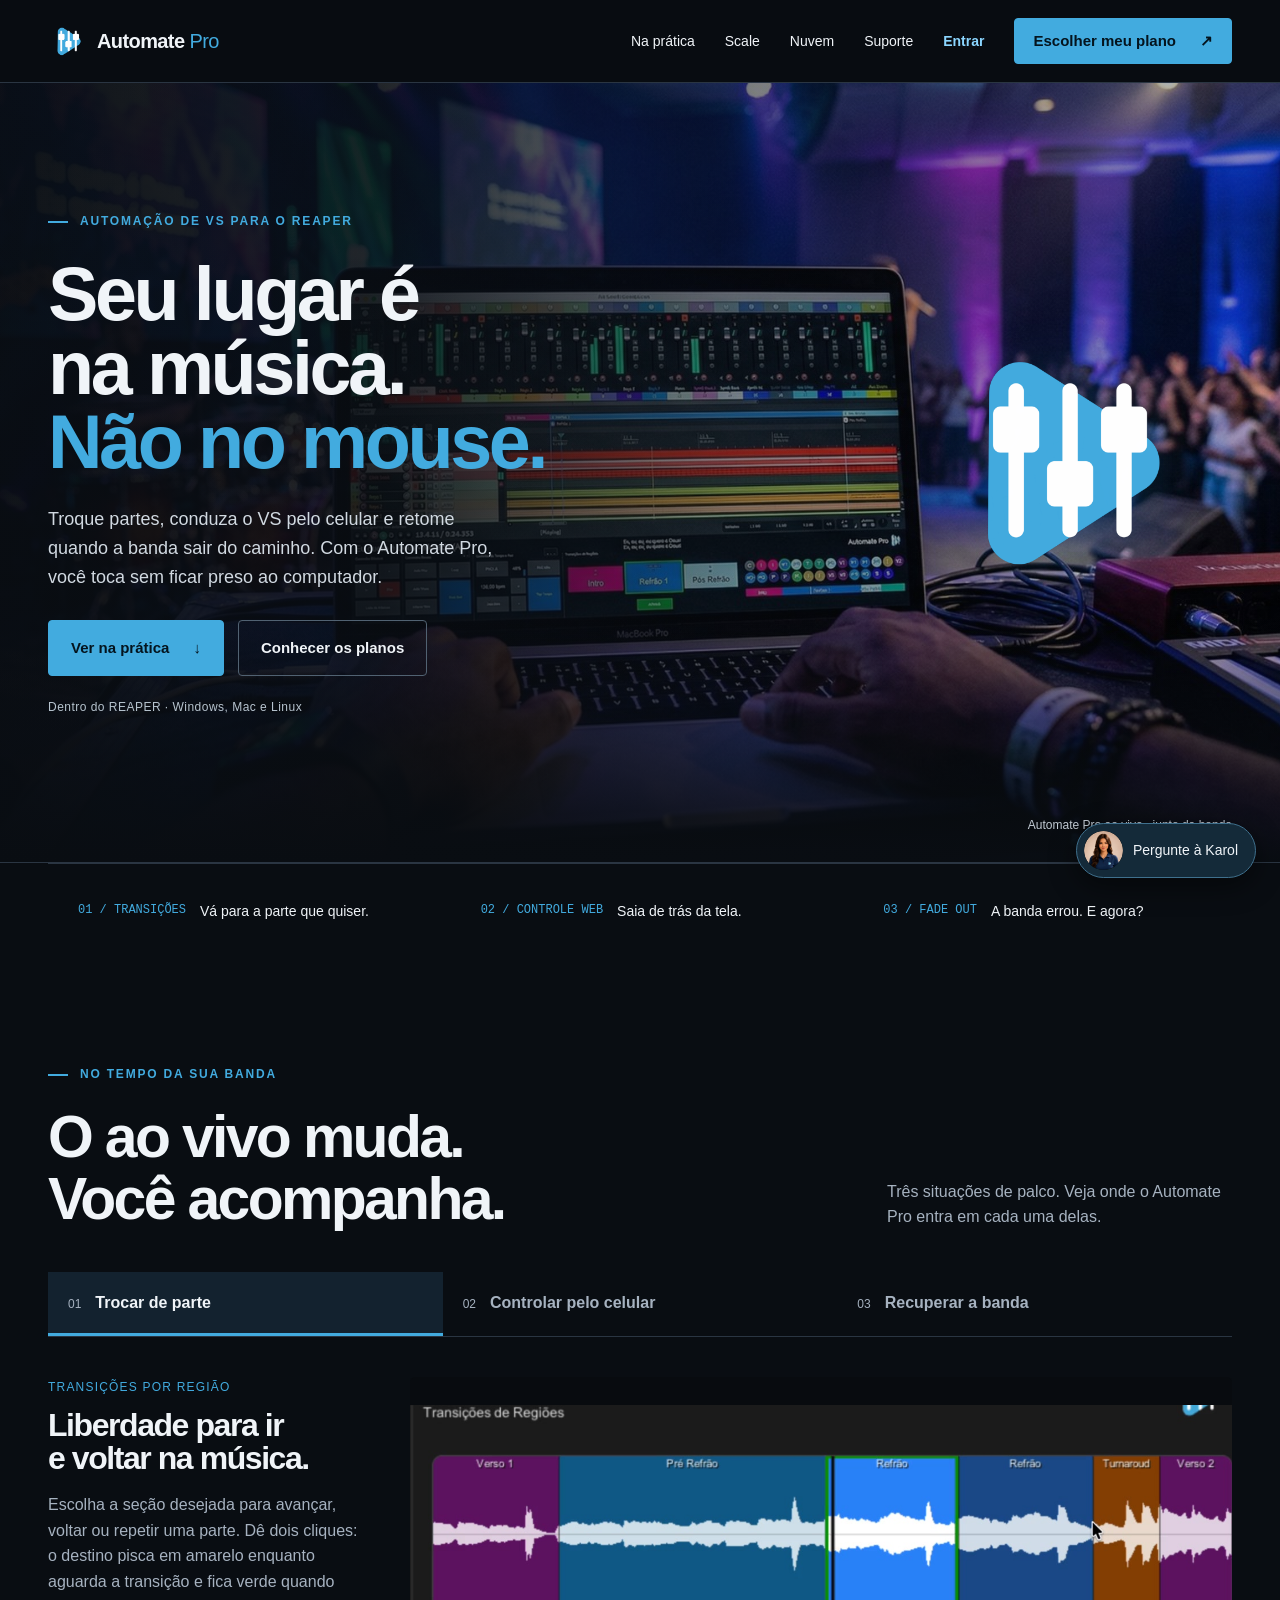
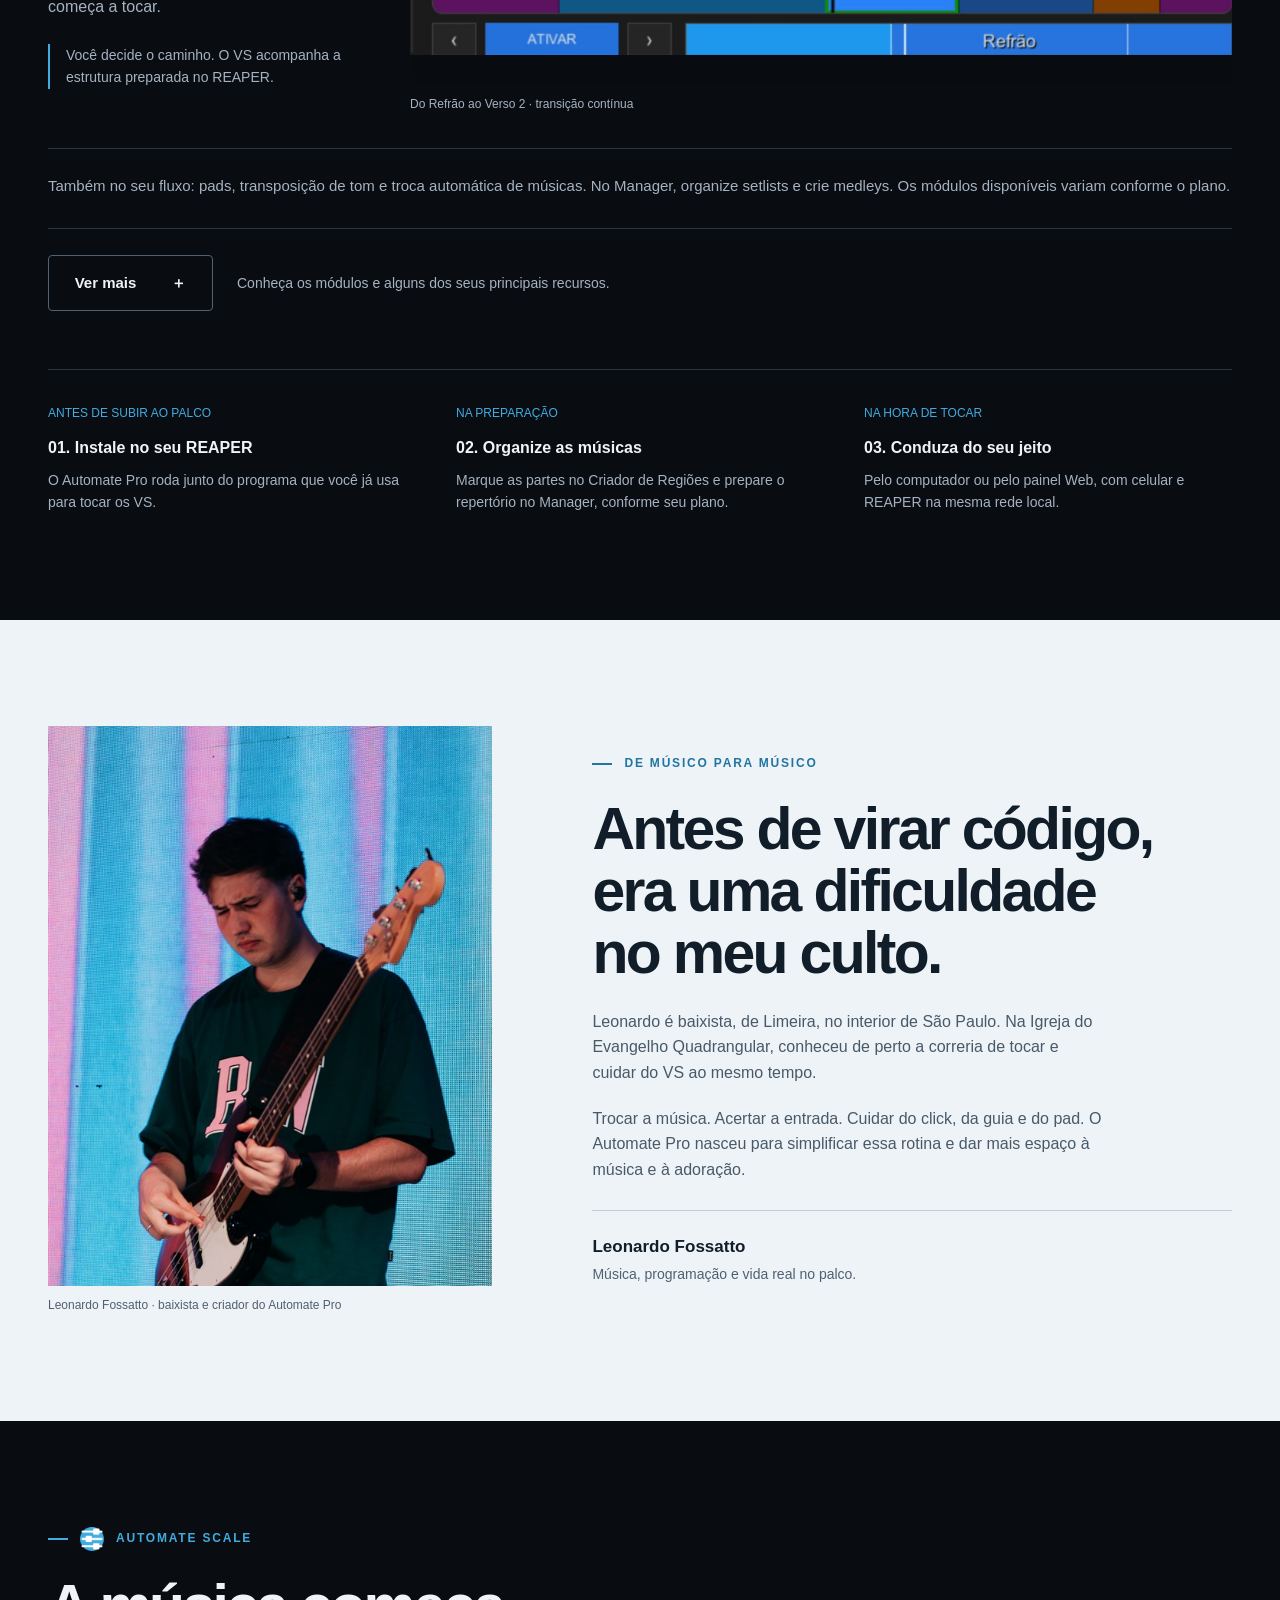
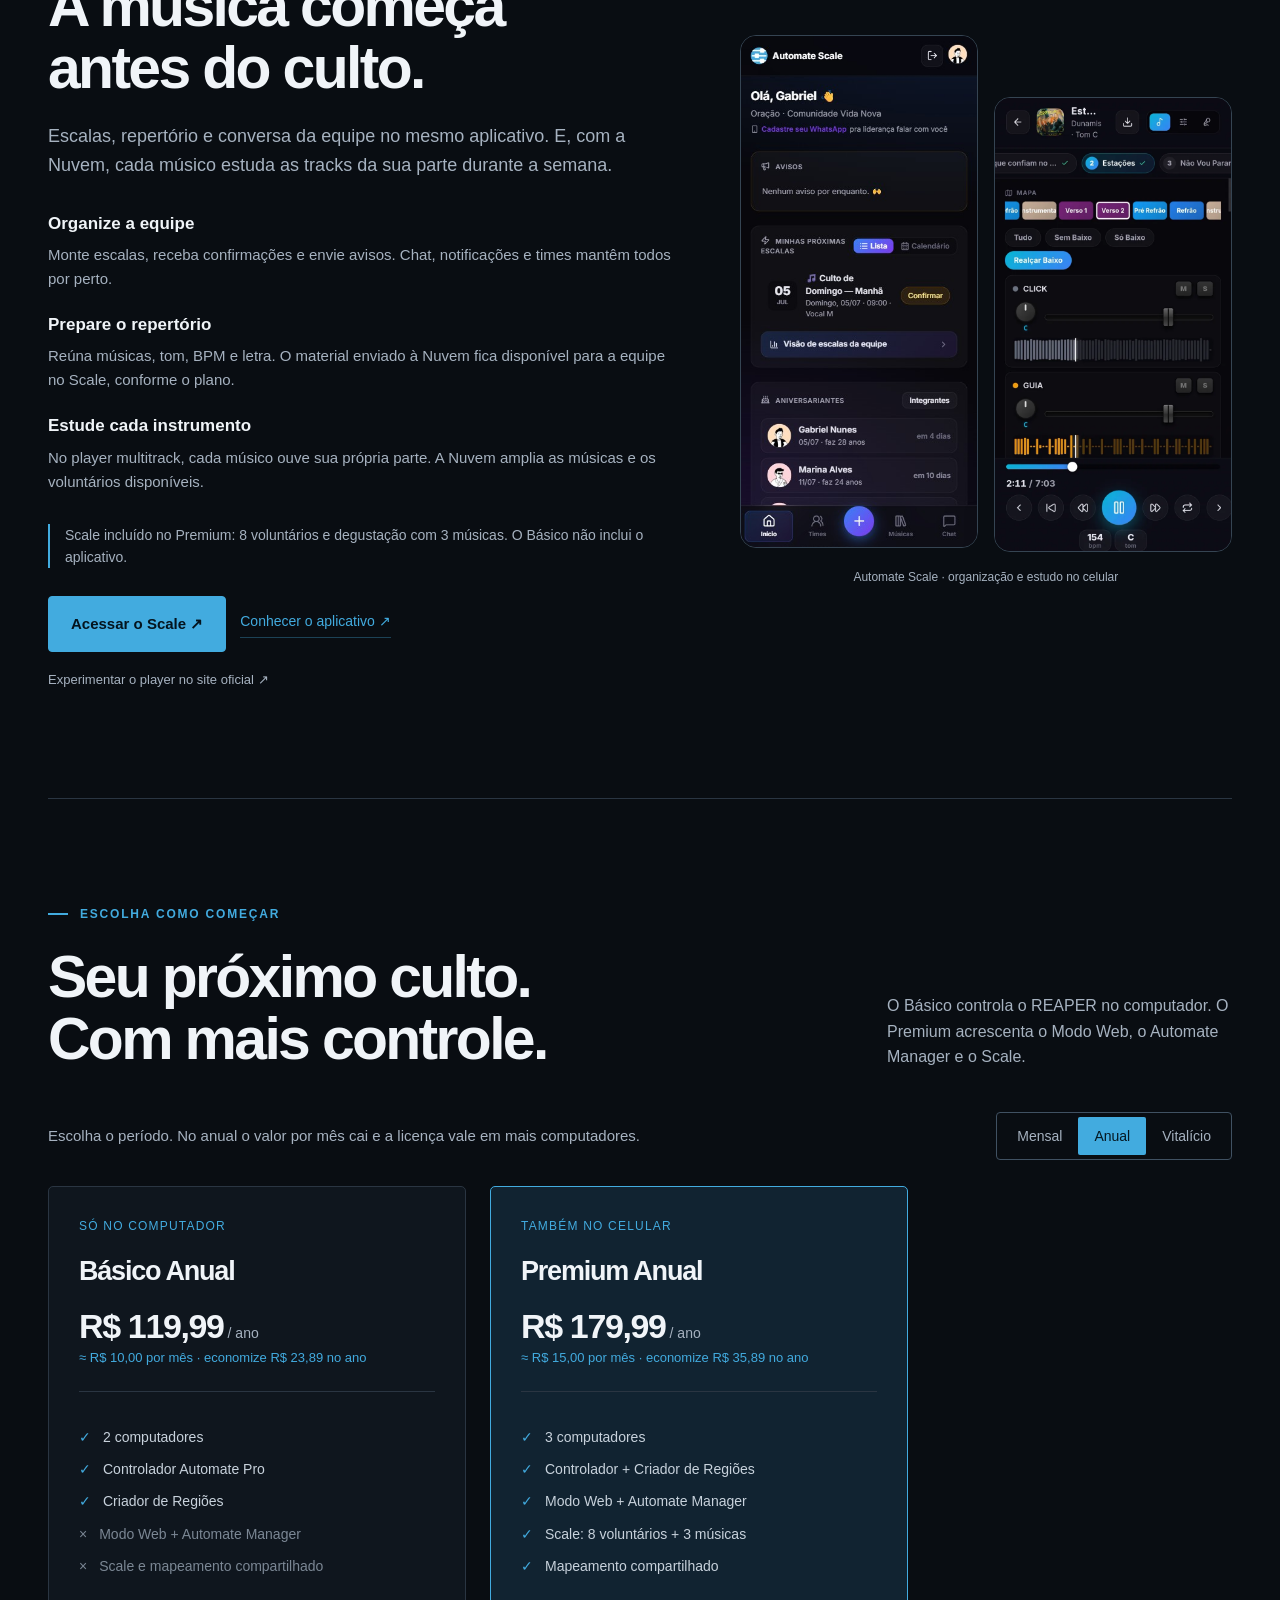
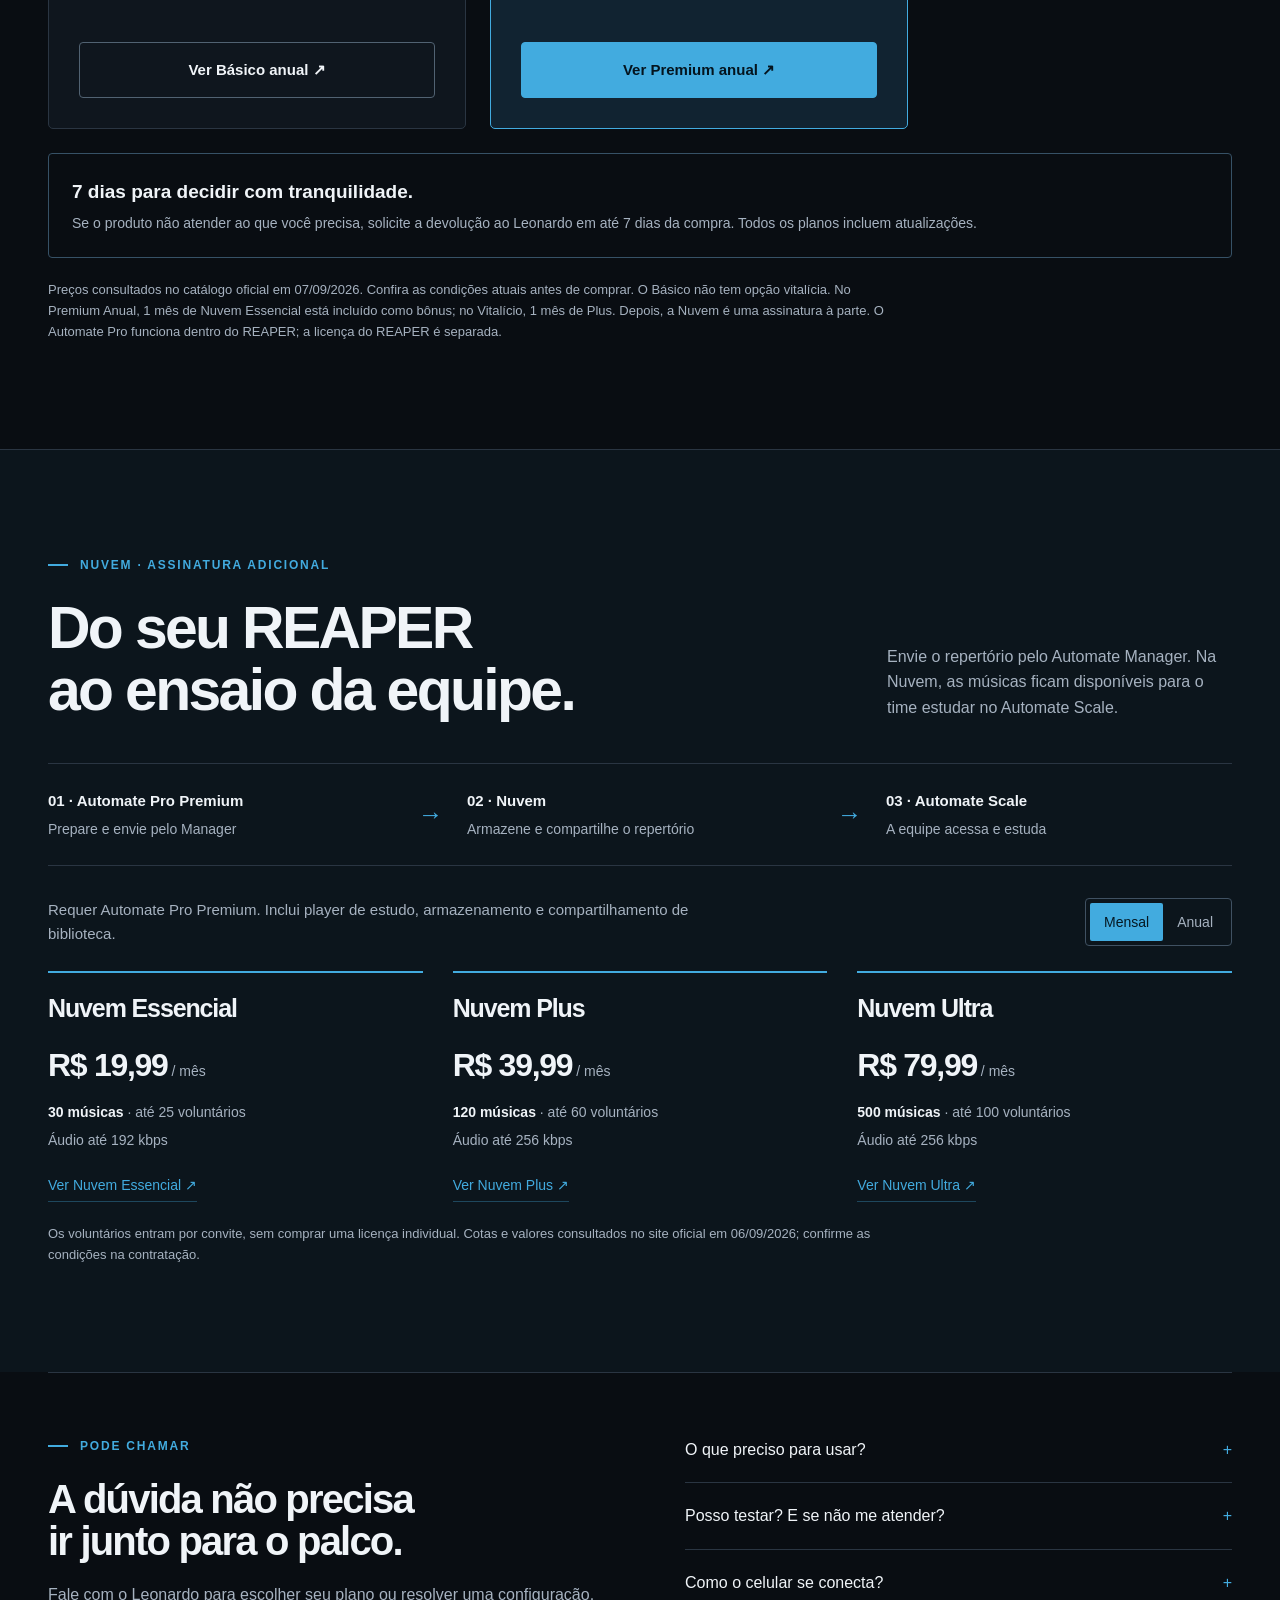
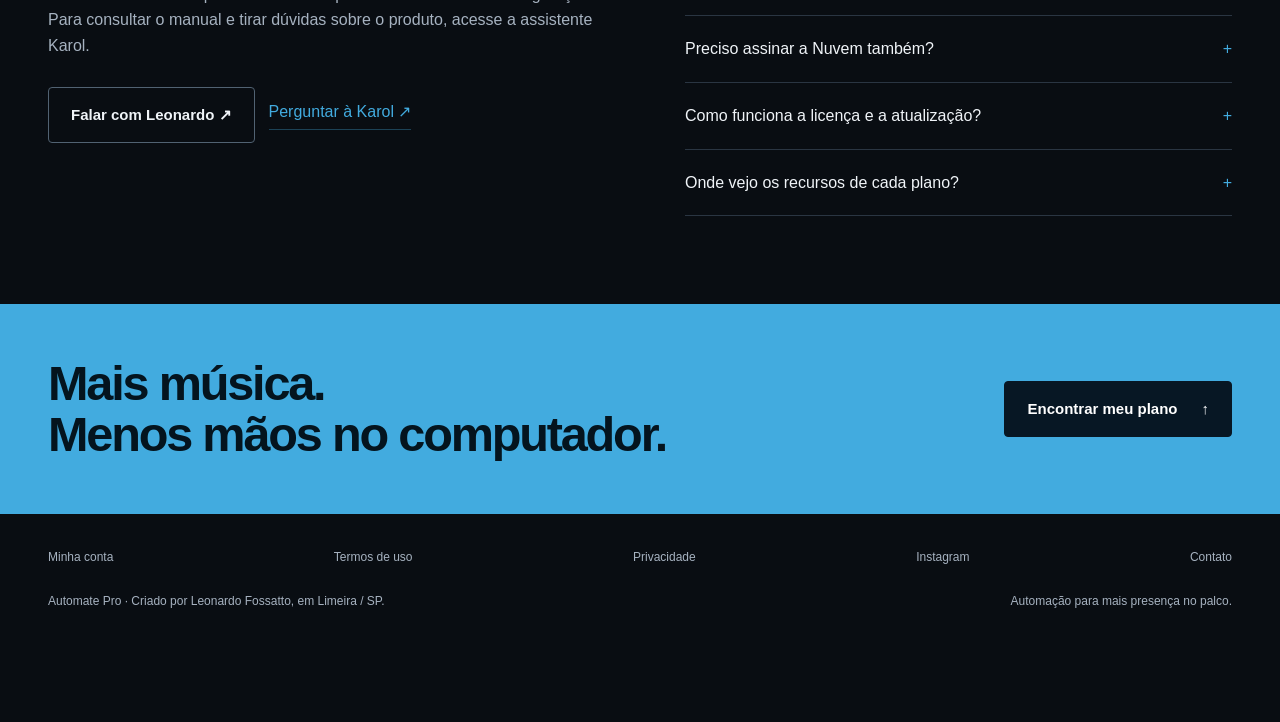
==== commit d2620836: "Planos: o Basico ganhou preco, e o periodo virou seletor com o anual na frente - Mensal / Anual / Vi" ====
--- a/index.html
+++ b/index.html
@@ -47,6 +47,7 @@
 .nav-login{font-weight:650;color:#8bd6ff}.mobile-login{font-weight:700;color:#8bd6ff}@media(max-width:700px){.mobile-nav{gap:10px;font-size:12px}}@media(min-width:701px) and (max-width:1100px){nav{gap:15px}.nav-inner{gap:20px}.nav .btn{font-size:13px;padding:10px 12px}}
 </style>
 <link rel="canonical" href="https://www.reaperautomate.com/">
+<style>.plan-top{display:flex;gap:40px;justify-content:space-between;align-items:center;margin:0 0 26px}.plan-top p{max-width:620px;font-size:15px}.plan-cycle{display:flex;flex:none;border:1px solid #405162;border-radius:4px;padding:4px}.plan-cycle button{border:0;background:transparent;color:var(--muted);padding:8px 16px;font-size:14px;border-radius:2px}.plan-cycle button[aria-pressed=true]{background:var(--blue);color:#051822}.plans{grid-template-columns:repeat(2,minmax(0,1fr));gap:24px;max-width:860px}.plan-sub{font-size:13px;color:var(--blue);margin-top:-6px;min-height:20px}.plan li.no,.plan li.no:before{color:#7b8794}.plan li.no:before{content:"×"}.basic button.text-link{background:transparent;border:0;border-bottom:1px solid #42abdf55;padding:0 0 5px;font-size:14px;color:var(--blue);white-space:nowrap;cursor:pointer}@media(max-width:700px){.plan-top{display:block}.plan-top p{max-width:none}.plan-cycle{display:inline-flex;margin-top:18px}.plans{grid-template-columns:1fr;gap:16px;max-width:none}}</style>
 </head>
 <body>
 <div class="progress" aria-hidden="true"></div>
@@ -62,7 +63,7 @@
 <div class="features-details" id="features-details" hidden><div class="features-intro"><div class="eyebrow">Por dentro dos módulos</div><h3>Cada módulo tem seu papel.</h3><p>Veja alguns destaques de preparação, organização e controle em telas reais. Esta é uma seleção: há outros recursos além dos demonstrados aqui, e a disponibilidade varia conforme o plano.</p></div><div class="features-grid">
 <section class="feature-module" aria-labelledby="modulo-pro"><header class="module-heading"><div class="eyebrow">MÓDULO 01</div><h3 id="modulo-pro">Automate Pro</h3><p>O controlador para conduzir o VS no REAPER. O menu principal reúne o acesso às ferramentas; durante a execução, o controlador acompanha as partes da música e os comandos do palco.</p></header><p class="module-context">As transições e o Fade Out estão nas demonstrações acima. Aqui, conheça também a Karol, acessada pelo menu principal.</p><article class="feature-detail" id="recurso-ia"><div class="feature-copy"><div class="feature-kicker">Destaque · Karol no REAPER</div><h4>Do pedido aos ajustes.</h4><p>Abra a Karol no menu principal e converse com ela dentro do REAPER. Ela pergunta o instrumento, a faixa e a intensidade para orientar o próximo passo.</p><p>Neste exemplo, a conversa retorna ajustes de equalização e compressor para o violão. A IA também ajuda no controle do REAPER e na criação de ações para o seu fluxo.</p></div><div class="feature-media"><figure id="video-ia-karol-faixa"><video class="feature-video" data-src="media/ia-karol-faixa.mp4" poster="media/ia-karol-faixa.jpg" muted loop playsinline preload="none" tabindex="0" aria-label="Karol ajustando uma faixa. Toque ou pressione espaço para pausar ou reproduzir."></video><figcaption>Karol dentro do REAPER: instrumento, faixa e intensidade → retorno de EQ e compressor · esperas encurtadas.</figcaption></figure></div></article></section><section class="feature-module" aria-labelledby="modulo-manager"><header class="module-heading"><div class="eyebrow">MÓDULO 02</div><h3 id="modulo-manager">Automate Manager</h3><p>O espaço para gerenciar a biblioteca e preparar o repertório. Reúna músicas, organize setlists e acesse ferramentas de preparação, como o separador de stems.</p></header><article class="feature-detail" id="recurso-biblioteca"><div class="feature-copy"><div class="feature-kicker">Destaques · Biblioteca e setlist</div><h4>Da biblioteca ao setlist.</h4><p>Percorra as músicas da biblioteca e da Nuvem, com capas e informações do repertório à vista.</p><p>Ao importar uma escala do Automate Scale, as músicas chegam ao setlist do Manager. Na demonstração, duas músicas entram na lista.</p><a class="text-link" href="#nuvem">Entender a Nuvem ↗</a></div><div class="feature-media"><div class="feature-views" aria-label="Vistas da ferramenta"><button type="button" data-feature-view="biblioteca-nuvem" aria-controls="video-biblioteca-nuvem" aria-pressed="true">Biblioteca e Nuvem</button><button type="button" data-feature-view="setlist-scale" aria-controls="video-setlist-scale" aria-pressed="false">Setlist do Scale</button></div><figure id="video-biblioteca-nuvem"><video class="feature-video" data-src="media/biblioteca-nuvem.mp4" poster="media/biblioteca-nuvem.jpg" muted loop playsinline preload="none" tabindex="0" aria-label="Biblioteca e Nuvem. Toque ou pressione espaço para pausar ou reproduzir."></video><figcaption>Navegação real pela biblioteca e pelo repertório na Nuvem.</figcaption></figure><figure id="video-setlist-scale" hidden><video class="feature-video" data-src="media/setlist-scale.mp4" poster="media/setlist-scale.jpg" muted loop playsinline preload="none" tabindex="0" aria-label="Setlist do Scale. Toque ou pressione espaço para pausar ou reproduzir."></video><figcaption>Seleção de uma escala e importação de duas músicas para o setlist.</figcaption></figure></div></article><article class="feature-detail" id="recurso-stems"><div class="feature-copy"><div class="feature-kicker">Destaque · Separador de stems</div><h4>Escolha o que quer separar.</h4><p>Selecione o áudio, defina a qualidade e escolha os instrumentos que quer receber em faixas separadas.</p><p>As opções de bateria permitem detalhar a preparação antes de iniciar o processamento.</p></div><div class="feature-media"><figure id="video-stems-preparacao"><video class="feature-video" data-src="media/stems-preparacao.mp4" poster="media/stems-preparacao.jpg" muted loop playsinline preload="none" tabindex="0" aria-label="Preparação de stems. Toque ou pressione espaço para pausar ou reproduzir."></video><figcaption>Escolha de qualidade e instrumentos · preparação antes da separação.</figcaption></figure></div></article></section><section class="feature-module" aria-labelledby="modulo-criador"><header class="module-heading"><div class="eyebrow">MÓDULO 03</div><h3 id="modulo-criador">Criador de Regiões</h3><p>Prepara a estrutura da música no projeto: nomeia e divide as seções que o Automate Pro usa nas transições.</p></header><article class="feature-detail" id="recurso-regioes"><div class="feature-copy"><div class="feature-kicker">Destaque · Seções da música</div><h4>Dê nome às partes da música.</h4><p>Posicione os marcos e escolha Intro, Verso, Refrão e outras seções no menu. As regiões organizam o caminho das transições.</p><p>No modo por marcadores, cada região vai de um marco ao próximo. O último marcador precisa de um limite seguinte para formar um trecho; marcadores de ações não viram regiões musicais.</p></div><div class="feature-media"><figure id="video-criador-regioes-real"><video class="feature-video" data-src="media/criador-regioes-real.mp4" poster="media/criador-regioes-real.jpg" muted loop playsinline preload="none" tabindex="0" aria-label="Criador de Regiões. Toque ou pressione espaço para pausar ou reproduzir."></video><figcaption>Escolha de seções no menu e formação das regiões na linha do tempo.</figcaption></figure></div></article></section><section class="feature-module" aria-labelledby="modulo-web"><header class="module-heading"><div class="eyebrow">MÓDULO 04</div><h3 id="modulo-web">Modo Web</h3><p>Leva o controle do Automate Pro ao navegador. Com o dispositivo na mesma rede do computador, acompanhe o repertório e acesse os controles de reprodução, mixer e efeitos.</p></header><article class="feature-detail" id="recurso-web"><div class="feature-copy"><div class="feature-kicker">Destaques · Painel, mixer e efeitos</div><h4>O painel acompanha você.</h4><p>Acompanhe a reprodução, as partes e a letra; acesse os canais do mixer pelo navegador, na mesma rede do computador.</p><p>No equalizador, mova os pontos para ajustar as bandas e acompanhe o espectro em tempo real.</p><div class="feature-effects"><h5>Efeitos no painel</h5><ul><li>Equalizador</li><li>Compressor</li><li>Gate</li><li>De-esser</li><li>Delay</li><li>EQ Console</li><li>Volume</li></ul><p>O projeto e o processamento continuam no REAPER.</p></div></div><div class="feature-media"><div class="feature-views" aria-label="Vistas da ferramenta"><button type="button" data-feature-view="web-equalizador" aria-controls="video-web-equalizador" aria-pressed="true">Equalizador</button><button type="button" data-feature-view="web-painel-real" aria-controls="video-web-painel-real" aria-pressed="false">Painel</button><button type="button" data-feature-view="web-mixer-real" aria-controls="video-web-mixer-real" aria-pressed="false">Mixer</button></div><figure id="video-web-equalizador"><video class="feature-video" data-src="media/web-equalizador.mp4" poster="media/web-equalizador.jpg" muted loop playsinline preload="none" tabindex="0" aria-label="Equalizador. Toque ou pressione espaço para pausar ou reproduzir."></video><figcaption>Ajustes das bandas com o espectro em movimento.</figcaption></figure><figure id="video-web-painel-real" hidden><video class="feature-video" data-src="media/web-painel-real.mp4" poster="media/web-painel-real.jpg" muted loop playsinline preload="none" tabindex="0" aria-label="Painel. Toque ou pressione espaço para pausar ou reproduzir."></video><figcaption>Reprodução, partes da música e letra no painel Web.</figcaption></figure><figure id="video-web-mixer-real" hidden><video class="feature-video" data-src="media/web-mixer-real.mp4" poster="media/web-mixer-real.jpg" muted loop playsinline preload="none" tabindex="0" aria-label="Mixer. Toque ou pressione espaço para pausar ou reproduzir."></video><figcaption>Navegação pelos canais do mixer Web.</figcaption></figure></div></article></section></div><div class="features-bottom"><a class="text-link" href="#planos">Compare o que cada plano inclui ↗</a><button class="features-close" type="button">Ver menos ↑</button></div></div><div class="setup"><div><small>ANTES DE SUBIR AO PALCO</small><b>01. Instale no seu REAPER</b><p>O Automate Pro roda junto do programa que você já usa para tocar os VS.</p></div><div><small>NA PREPARAÇÃO</small><b>02. Organize as músicas</b><p>Marque as partes no Criador de Regiões e prepare o repertório no Manager, conforme seu plano.</p></div><div><small>NA HORA DE TOCAR</small><b>03. Conduza do seu jeito</b><p>Pelo computador ou pelo painel Web, com celular e REAPER na mesma rede local.</p></div></div></section>
 <section class="story section" id="quem-criou"><span id="sobre"></span><div class="wrap story-inner"><figure class="portrait"><img src="assets/leonardo.jpg" alt="Leonardo Fossatto tocando baixo" loading="lazy"><figcaption>Leonardo Fossatto · baixista e criador do Automate Pro</figcaption></figure><div><div class="eyebrow">De músico para músico</div><h2>Antes de virar código,<br>era uma dificuldade<br>no meu culto.</h2><p>Leonardo é baixista, de Limeira, no interior de São Paulo. Na Igreja do Evangelho Quadrangular, conheceu de perto a correria de tocar e cuidar do VS ao mesmo tempo.</p><p>Trocar a música. Acertar a entrada. Cuidar do click, da guia e do pad. O Automate Pro nasceu para simplificar essa rotina e dar mais espaço à música e à adoração.</p><div class="signature"><b>Leonardo Fossatto</b><span>Música, programação e vida real no palco.</span></div></div></div></section>
-<section class="section wrap scale-section" id="scale"><div class="scale-grid"><div><div class="eyebrow"><img src="assets/scale-logo.png" alt="" width="24" height="24"> Automate Scale</div><h2>A música começa<br>antes do culto.</h2><p class="scale-lead">Escalas, repertório e conversa da equipe no mesmo aplicativo. E, com a Nuvem, cada músico estuda as tracks da sua parte durante a semana.</p><div class="scale-points"><div><b>Organize a equipe</b><p>Monte escalas, receba confirmações e envie avisos. Chat, notificações e times mantêm todos por perto.</p></div><div><b>Prepare o repertório</b><p>Reúna músicas, tom, BPM e letra. O material enviado à Nuvem fica disponível para a equipe no Scale, conforme o plano.</p></div><div><b>Estude cada instrumento</b><p>No player multitrack, cada músico ouve sua própria parte. A Nuvem amplia as músicas e os voluntários disponíveis.</p></div></div><p class="inclusion">Scale incluído no Premium: 8 voluntários e degustação com 3 músicas. O Básico não inclui o aplicativo.</p><div class="actions"><a class="btn" href="https://scale.reaperautomate.com" target="_blank" rel="noopener">Acessar o Scale ↗</a><a class="text-link" href="https://www.reaperautomate.com/scale.html" target="_blank" rel="noopener">Conhecer o aplicativo ↗</a></div><a class="scale-demo" href="https://scale.reaperautomate.com/demo" target="_blank" rel="noopener">Experimentar o player no site oficial ↗</a></div><figure class="scale-shots"><img src="assets/scale-inicio.jpg" alt="Tela inicial do Automate Scale com escala e agenda" loading="lazy"><img src="assets/scale-player.webp" alt="Player multitrack do Automate Scale para estudar as músicas" loading="lazy"><figcaption>Automate Scale · organização e estudo no celular</figcaption></figure></div></section><section class="section wrap" id="planos"><div class="eyebrow">Escolha como começar</div><div class="section-head"><h2>Seu próximo culto.<br>Com mais controle.</h2><p>Para ter controle pelo celular e organizar o repertório no Manager, escolha o Premium. Os três planos abaixo incluem esses recursos.</p></div><div class="plans"><article class="plan"><div class="plan-kicker">Para começar</div><h3>Premium Mensal</h3><p><strong class="price">R$ 17,99</strong><span class="period"> / mês</span></p><ul><li>1 computador</li><li>Controlador + Criador de Regiões</li><li>Modo Web + Automate Manager</li><li>Scale: 8 voluntários + 3 músicas</li><li>Mapeamento compartilhado</li></ul><a class="btn secondary" href="/comprar.html#planos" target="_blank" rel="noopener">Ver plano mensal ↗</a></article><article class="plan featured"><div class="plan-kicker">Para o ano de música</div><h3>Premium Anual</h3><p><strong class="price">R$ 179,99</strong><span class="period"> / ano</span></p><ul><li>3 computadores</li><li>Controlador + Criador de Regiões</li><li>Modo Web + Automate Manager</li><li>Scale: 8 voluntários + 3 músicas</li><li>Mapeamento compartilhado</li></ul><a class="btn" href="/comprar.html#planos" target="_blank" rel="noopener">Ver plano anual ↗</a></article><article class="plan"><div class="plan-kicker">Pagamento único</div><h3>Premium Vitalício</h3><p><strong class="price">R$ 397</strong><span class="period"> · uma vez</span></p><ul><li>3 computadores</li><li>Controlador + Criador de Regiões</li><li>Modo Web + Automate Manager</li><li>Scale: 8 voluntários + 3 músicas</li><li>Mapeamento compartilhado</li></ul><a class="btn secondary" href="/comprar.html#planos" target="_blank" rel="noopener">Ver plano vitalício ↗</a></article></div><div class="basic"><b>Vai controlar só pelo computador?</b><p>O Básico inclui o controlador e o Criador de Regiões: R$ 11,99/mês (1 computador) ou R$ 119,99/ano (2 computadores). Não inclui Modo Web nem Manager.</p><a class="text-link" href="/comprar.html#planos" target="_blank" rel="noopener">Conhecer o Básico ↗</a></div><div class="guarantee"><b>7 dias para decidir com tranquilidade.</b><p>Se o produto não atender ao que você precisa, solicite a devolução ao Leonardo em até 7 dias da compra. Todos os planos incluem atualizações.</p></div><p class="plan-note">Preços consultados no catálogo oficial em 06/09/2026. Confira as condições atuais antes de comprar. No Premium Anual, 1 mês de Nuvem Essencial está incluído como bônus; no Vitalício, 1 mês de Plus. Depois, a Nuvem é uma assinatura à parte. O Automate Pro funciona dentro do REAPER; a licença do REAPER é separada.</p></section>
+<section class="section wrap scale-section" id="scale"><div class="scale-grid"><div><div class="eyebrow"><img src="assets/scale-logo.png" alt="" width="24" height="24"> Automate Scale</div><h2>A música começa<br>antes do culto.</h2><p class="scale-lead">Escalas, repertório e conversa da equipe no mesmo aplicativo. E, com a Nuvem, cada músico estuda as tracks da sua parte durante a semana.</p><div class="scale-points"><div><b>Organize a equipe</b><p>Monte escalas, receba confirmações e envie avisos. Chat, notificações e times mantêm todos por perto.</p></div><div><b>Prepare o repertório</b><p>Reúna músicas, tom, BPM e letra. O material enviado à Nuvem fica disponível para a equipe no Scale, conforme o plano.</p></div><div><b>Estude cada instrumento</b><p>No player multitrack, cada músico ouve sua própria parte. A Nuvem amplia as músicas e os voluntários disponíveis.</p></div></div><p class="inclusion">Scale incluído no Premium: 8 voluntários e degustação com 3 músicas. O Básico não inclui o aplicativo.</p><div class="actions"><a class="btn" href="https://scale.reaperautomate.com" target="_blank" rel="noopener">Acessar o Scale ↗</a><a class="text-link" href="https://www.reaperautomate.com/scale.html" target="_blank" rel="noopener">Conhecer o aplicativo ↗</a></div><a class="scale-demo" href="https://scale.reaperautomate.com/demo" target="_blank" rel="noopener">Experimentar o player no site oficial ↗</a></div><figure class="scale-shots"><img src="assets/scale-inicio.jpg" alt="Tela inicial do Automate Scale com escala e agenda" loading="lazy"><img src="assets/scale-player.webp" alt="Player multitrack do Automate Scale para estudar as músicas" loading="lazy"><figcaption>Automate Scale · organização e estudo no celular</figcaption></figure></div></section><section class="section wrap" id="planos"><div class="eyebrow">Escolha como começar</div><div class="section-head"><h2>Seu próximo culto.<br>Com mais controle.</h2><p>O Básico controla o REAPER no computador. O Premium acrescenta o Modo Web, o Automate Manager e o Scale.</p></div><div class="plan-top"><p>Escolha o período. No anual o valor por mês cai e a licença vale em mais computadores.</p><div class="plan-cycle" role="group" aria-label="Período de pagamento do Automate Pro"><button type="button" data-plan-cycle="mensal" aria-pressed="false">Mensal</button><button type="button" data-plan-cycle="anual" aria-pressed="true">Anual</button><button type="button" data-plan-cycle="vitalicio" aria-pressed="false">Vitalício</button></div></div><div class="plans" data-plan-panel="mensal" hidden><article class="plan"><div class="plan-kicker">Só no computador</div><h3>Básico Mensal</h3><p><strong class="price">R$ 11,99</strong><span class="period"> / mês</span></p><div class="plan-sub">Renova todo mês · cancele quando quiser</div><ul><li>1 computador</li><li>Controlador Automate Pro</li><li>Criador de Regiões</li><li class="no">Modo Web + Automate Manager</li><li class="no">Scale e mapeamento compartilhado</li></ul><a class="btn secondary" href="/comprar.html#planos" target="_blank" rel="noopener">Ver Básico mensal ↗</a></article><article class="plan featured"><div class="plan-kicker">Também no celular</div><h3>Premium Mensal</h3><p><strong class="price">R$ 17,99</strong><span class="period"> / mês</span></p><div class="plan-sub">Renova todo mês · cancele quando quiser</div><ul><li>1 computador</li><li>Controlador + Criador de Regiões</li><li>Modo Web + Automate Manager</li><li>Scale: 8 voluntários + 3 músicas</li><li>Mapeamento compartilhado</li></ul><a class="btn" href="/comprar.html#planos" target="_blank" rel="noopener">Ver Premium mensal ↗</a></article></div><div class="plans" data-plan-panel="anual"><article class="plan"><div class="plan-kicker">Só no computador</div><h3>Básico Anual</h3><p><strong class="price">R$ 119,99</strong><span class="period"> / ano</span></p><div class="plan-sub">≈ R$ 10,00 por mês · economize R$ 23,89 no ano</div><ul><li>2 computadores</li><li>Controlador Automate Pro</li><li>Criador de Regiões</li><li class="no">Modo Web + Automate Manager</li><li class="no">Scale e mapeamento compartilhado</li></ul><a class="btn secondary" href="/comprar.html#planos" target="_blank" rel="noopener">Ver Básico anual ↗</a></article><article class="plan featured"><div class="plan-kicker">Também no celular</div><h3>Premium Anual</h3><p><strong class="price">R$ 179,99</strong><span class="period"> / ano</span></p><div class="plan-sub">≈ R$ 15,00 por mês · economize R$ 35,89 no ano</div><ul><li>3 computadores</li><li>Controlador + Criador de Regiões</li><li>Modo Web + Automate Manager</li><li>Scale: 8 voluntários + 3 músicas</li><li>Mapeamento compartilhado</li></ul><a class="btn" href="/comprar.html#planos" target="_blank" rel="noopener">Ver Premium anual ↗</a></article></div><div class="plans" data-plan-panel="vitalicio" hidden><article class="plan featured"><div class="plan-kicker">Também no celular</div><h3>Premium Vitalício</h3><p><strong class="price">R$ 397</strong><span class="period"> · uma vez</span></p><div class="plan-sub">Pagamento único · sem renovação</div><ul><li>3 computadores</li><li>Controlador + Criador de Regiões</li><li>Modo Web + Automate Manager</li><li>Scale: 8 voluntários + 3 músicas</li><li>Mapeamento compartilhado</li></ul><a class="btn" href="/comprar.html#planos" target="_blank" rel="noopener">Ver Premium vitalício ↗</a></article></div><div class="basic" data-plan-panel="mensal" hidden><b>No ano sai mais barato.</b><p>Básico: R$ 119,99 no ano em vez de R$ 143,88 — e passa de 1 para 2 computadores. Premium: R$ 179,99 em vez de R$ 215,88, com 3 computadores.</p><button type="button" class="text-link" data-goto-cycle="anual">Ver os planos anuais</button></div><div class="basic" data-plan-panel="vitalicio" hidden><b>O Básico não tem vitalício.</b><p>Ele existe só como assinatura: R$ 11,99 por mês (1 computador) ou R$ 119,99 por ano (2 computadores). O pagamento único é do Premium.</p><button type="button" class="text-link" data-goto-cycle="anual">Ver o Básico anual</button></div><div class="guarantee"><b>7 dias para decidir com tranquilidade.</b><p>Se o produto não atender ao que você precisa, solicite a devolução ao Leonardo em até 7 dias da compra. Todos os planos incluem atualizações.</p></div><p class="plan-note">Preços consultados no catálogo oficial em 07/09/2026. Confira as condições atuais antes de comprar. O Básico não tem opção vitalícia. No Premium Anual, 1 mês de Nuvem Essencial está incluído como bônus; no Vitalício, 1 mês de Plus. Depois, a Nuvem é uma assinatura à parte. O Automate Pro funciona dentro do REAPER; a licença do REAPER é separada.</p></section>
 <section id="nuvem" class="section cloud-section"><div class="wrap"><div class="eyebrow">Nuvem · assinatura adicional</div><div class="section-head"><h2>Do seu REAPER<br>ao ensaio da equipe.</h2><p>Envie o repertório pelo Automate Manager. Na Nuvem, as músicas ficam disponíveis para o time estudar no Automate Scale.</p></div><div class="cloud-route"><span><b>01 · Automate Pro Premium</b>Prepare e envie pelo Manager</span><span aria-hidden="true">→</span><span><b>02 · Nuvem</b>Armazene e compartilhe o repertório</span><span aria-hidden="true">→</span><span><b>03 · Automate Scale</b>A equipe acessa e estuda</span></div><div class="cloud-top"><p>Requer Automate Pro Premium. Inclui player de estudo, armazenamento e compartilhamento de biblioteca.</p><div class="cloud-cycle" role="group" aria-label="Período de pagamento da Nuvem"><button type="button" data-cloud="mensal" aria-pressed="true">Mensal</button><button type="button" data-cloud="anual" aria-pressed="false">Anual</button></div></div><div class="cloud-plans"><article><h3>Nuvem Essencial</h3><p class="cloud-price"><b data-month="19,99" data-year="199,99">R$ 19,99</b><span class="cloud-period"> / mês</span></p><p><strong>30 músicas</strong> · até 25 voluntários</p><p class="cloud-quality">Áudio até 192 kbps</p><a href="/comprar.html#nuvemGrid" target="_blank" rel="noopener" class="text-link">Ver Nuvem Essencial ↗</a></article><article><h3>Nuvem Plus</h3><p class="cloud-price"><b data-month="39,99" data-year="399,99">R$ 39,99</b><span class="cloud-period"> / mês</span></p><p><strong>120 músicas</strong> · até 60 voluntários</p><p class="cloud-quality">Áudio até 256 kbps</p><a href="/comprar.html#nuvemGrid" target="_blank" rel="noopener" class="text-link">Ver Nuvem Plus ↗</a></article><article><h3>Nuvem Ultra</h3><p class="cloud-price"><b data-month="79,99" data-year="799,99">R$ 79,99</b><span class="cloud-period"> / mês</span></p><p><strong>500 músicas</strong> · até 100 voluntários</p><p class="cloud-quality">Áudio até 256 kbps</p><a href="/comprar.html#nuvemGrid" target="_blank" rel="noopener" class="text-link">Ver Nuvem Ultra ↗</a></article></div><p class="plan-note">Os voluntários entram por convite, sem comprar uma licença individual. Cotas e valores consultados no site oficial em 06/09/2026; confirme as condições na contratação.</p></div></section><section class="wrap support" id="suporte"><div><div class="eyebrow" style="margin-bottom:22px">Pode chamar</div><h2>A dúvida não precisa<br>ir junto para o palco.</h2><p>Fale com o Leonardo para escolher seu plano ou resolver uma configuração. Para consultar o manual e tirar dúvidas sobre o produto, acesse a assistente Karol.</p><div class="actions"><a class="btn secondary" href="https://wa.me/5519987054629" target="_blank" rel="noopener">Falar com Leonardo ↗</a><a class="text-link" href="https://assistente.reaperautomate.com" target="_blank" rel="noopener" style="align-self:center">Perguntar à Karol ↗</a></div></div><div class="faq"><details><summary>O que preciso para usar?</summary><p>REAPER instalado no computador. O site oficial informa compatibilidade com REAPER 6.x e 7.x em Windows, Mac e Linux, com SWS, js_ReaScriptAPI e ReaImGui instalados pelo instalador. A licença do REAPER é separada.</p></details><details><summary>Posso testar? E se não me atender?</summary><p>O Automate Pro não oferece período de teste. A compra tem garantia de 7 dias: solicite o reembolso ao Leonardo se o produto não atender ao que você precisa. <a class="text-link" href="https://www.reaperautomate.com/termos.html#4" target="_blank" rel="noopener">Ver condições</a>.</p></details><details><summary>Como o celular se conecta?</summary><p>O painel Web abre no navegador. O celular ou tablet precisa estar na mesma rede local do computador que está executando o REAPER. Não é necessário instalar um aplicativo no celular.</p></details><details><summary>Preciso assinar a Nuvem também?</summary><p>Não para usar o controlador no REAPER. A Nuvem é uma assinatura adicional que requer Premium e amplia armazenamento, compartilhamento e estudo no Scale. O Premium já inclui o Scale com 8 voluntários e 3 músicas de degustação.</p></details><details><summary>Como funciona a licença e a atualização?</summary><p>A licença é por computador, com a quantidade indicada no plano. Todos os planos incluem atualizações; o Manager faz a atualização automática no Premium. Para trocar uma ativação de computador, fale com Leonardo.</p></details><details><summary>Onde vejo os recursos de cada plano?</summary><p>Os botões acima levam à seção de planos do site oficial, com preços, módulos incluídos, limites de computadores e formas de pagamento atualizados.</p></details></div></section>
 <section class="last"><div class="wrap"><h2>Mais música.<br>Menos mãos no computador.</h2><a class="btn" href="#planos">Encontrar meu plano <span aria-hidden="true">↑</span></a></div></section>
 </main><footer><div class="wrap footer-links"><a href="https://assistente.reaperautomate.com/conta" target="_blank" rel="noopener">Minha conta</a><a href="https://www.reaperautomate.com/termos.html" target="_blank" rel="noopener">Termos de uso</a><a href="https://www.reaperautomate.com/privacidade.html" target="_blank" rel="noopener">Privacidade</a><a href="https://www.instagram.com/reaperautomatepro/" target="_blank" rel="noopener">Instagram</a><a href="https://wa.me/5519987054629" target="_blank" rel="noopener">Contato</a></div><div class="wrap"><span>Automate Pro · Criado por Leonardo Fossatto, em Limeira / SP.</span><p>Automação para mais presença no palco.</p></div></footer>
@@ -120,4 +121,10 @@
 panel.querySelectorAll('[data-feature-view]').forEach(b=>b.addEventListener('click',()=>{const group=b.closest('.feature-media');group.querySelectorAll('[data-feature-view]').forEach(x=>x.setAttribute('aria-pressed',String(x===b)));group.querySelectorAll('figure').forEach(f=>f.hidden=f.id!==b.getAttribute('aria-controls'));videos.forEach(sync)}));
 new MutationObserver(()=>videos.forEach(sync)).observe(panel,{attributes:true,attributeFilter:['hidden'],subtree:true});document.addEventListener('visibilitychange',()=>videos.forEach(sync));motion.addEventListener('change',()=>{videos.forEach(v=>{state.get(v).requested=false;sync(v)})});
 })();
-</script></body></html>
+</script>
+<script>
+function apPlanCycle(c){document.querySelectorAll('[data-plan-cycle]').forEach(x=>x.setAttribute('aria-pressed',x.dataset.planCycle===c));document.querySelectorAll('[data-plan-panel]').forEach(x=>x.hidden=x.dataset.planPanel!==c);}
+document.querySelectorAll('[data-plan-cycle]').forEach(b=>b.onclick=()=>apPlanCycle(b.dataset.planCycle));
+document.querySelectorAll('[data-goto-cycle]').forEach(b=>b.onclick=()=>{apPlanCycle(b.dataset.gotoCycle);document.getElementById('planos').scrollIntoView({behavior:'smooth',block:'start'});});
+</script>
+</body></html>
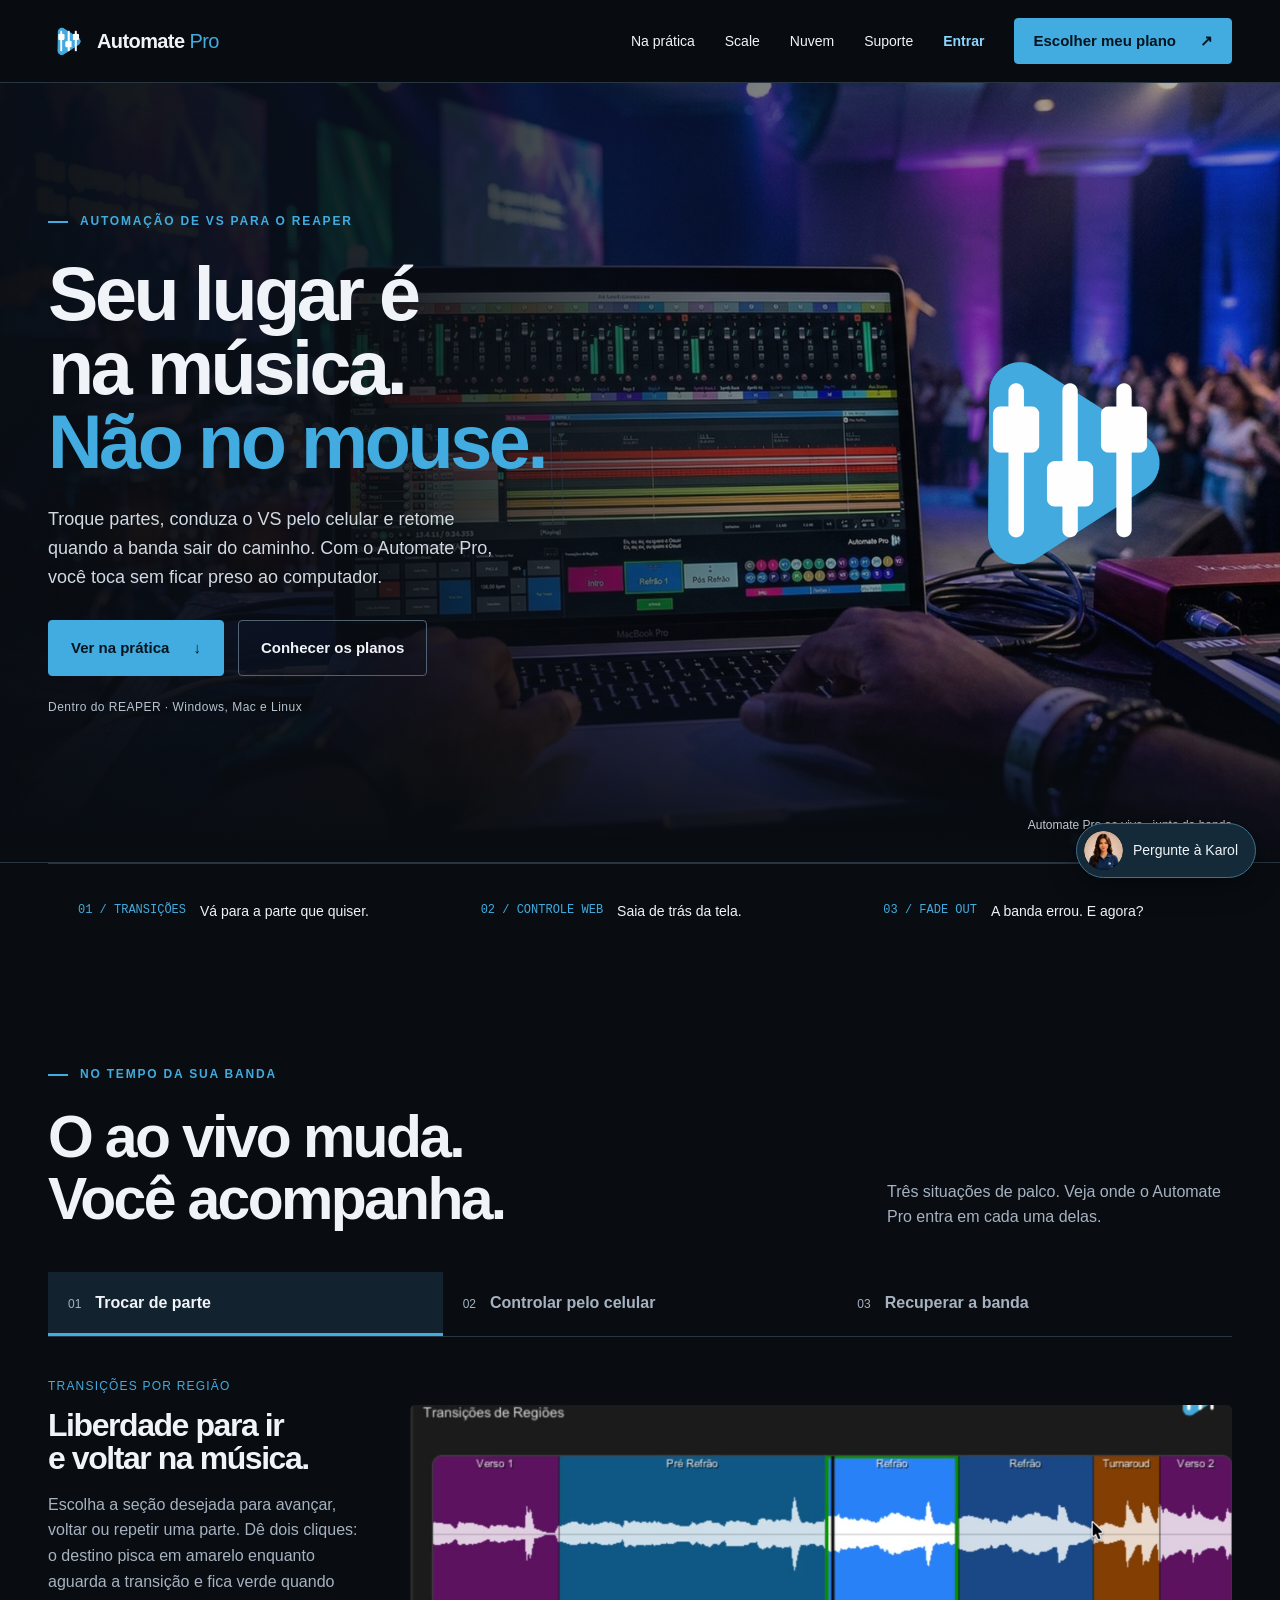
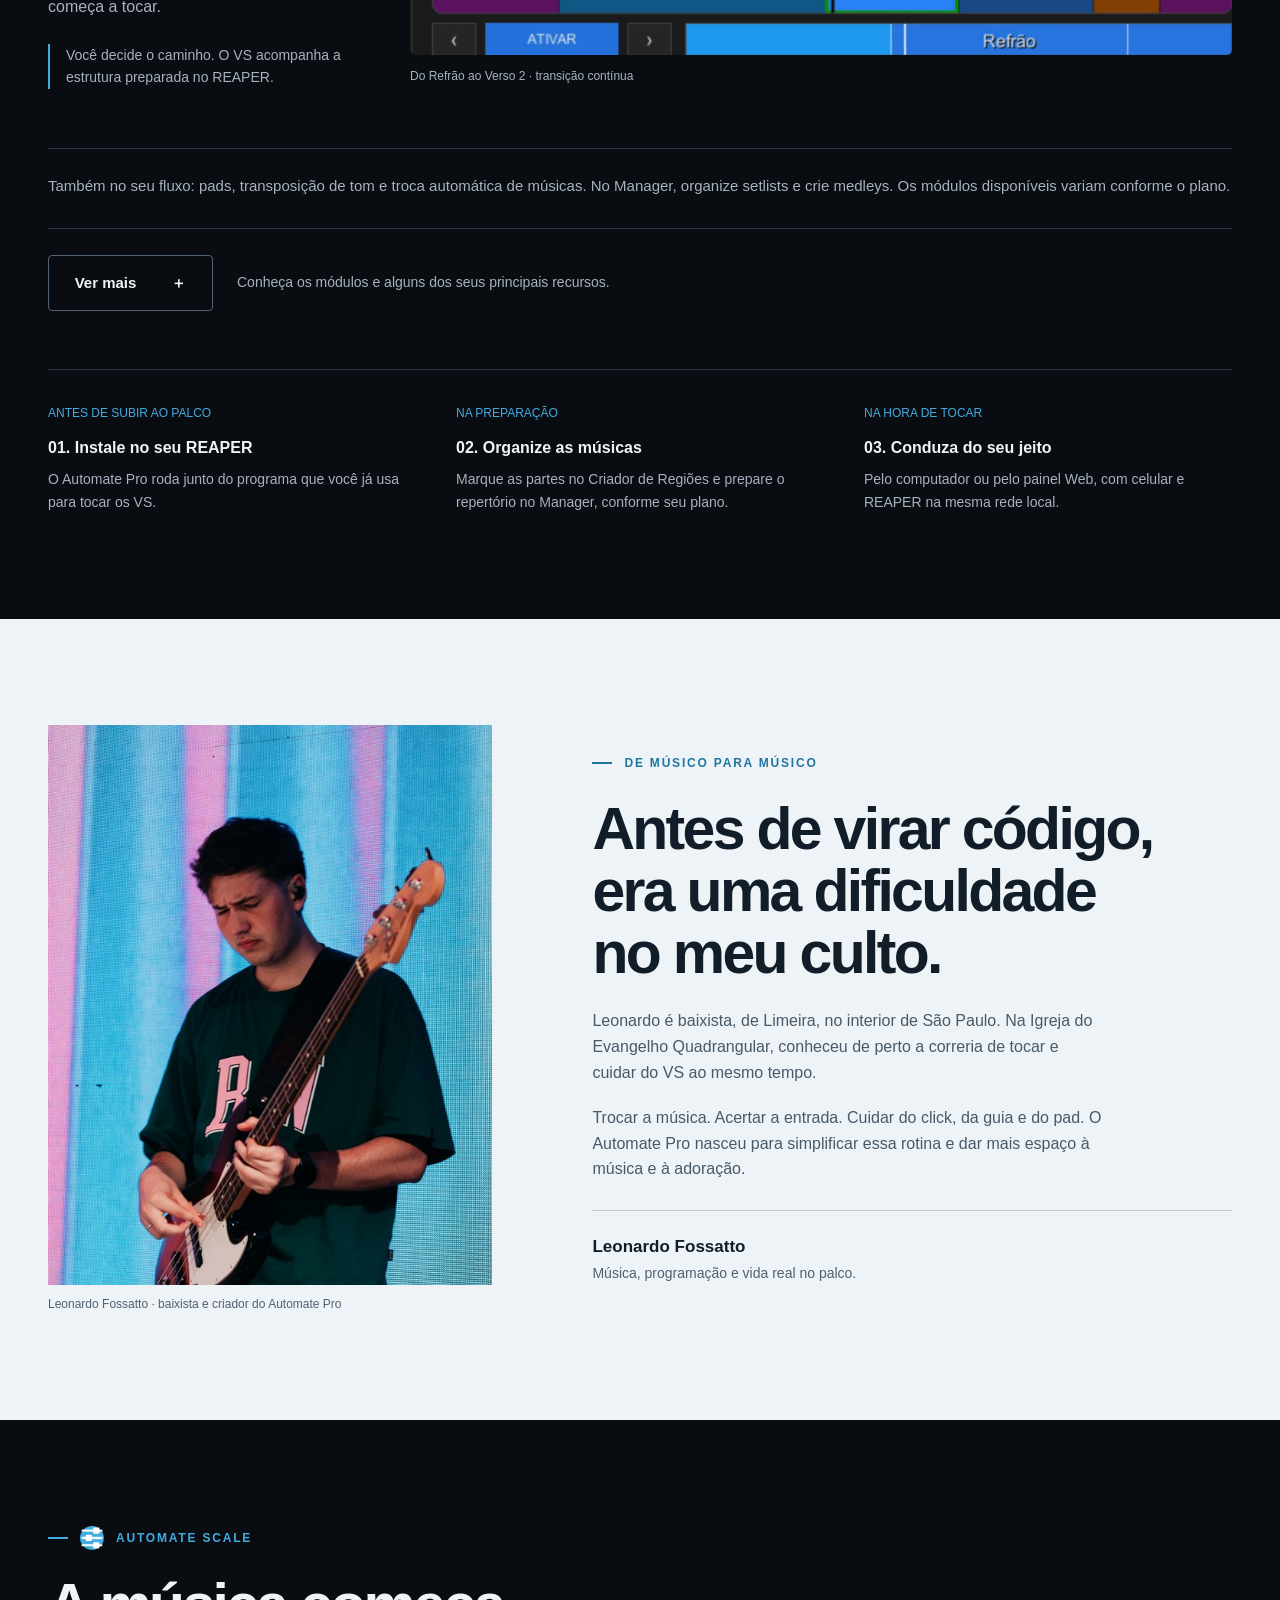
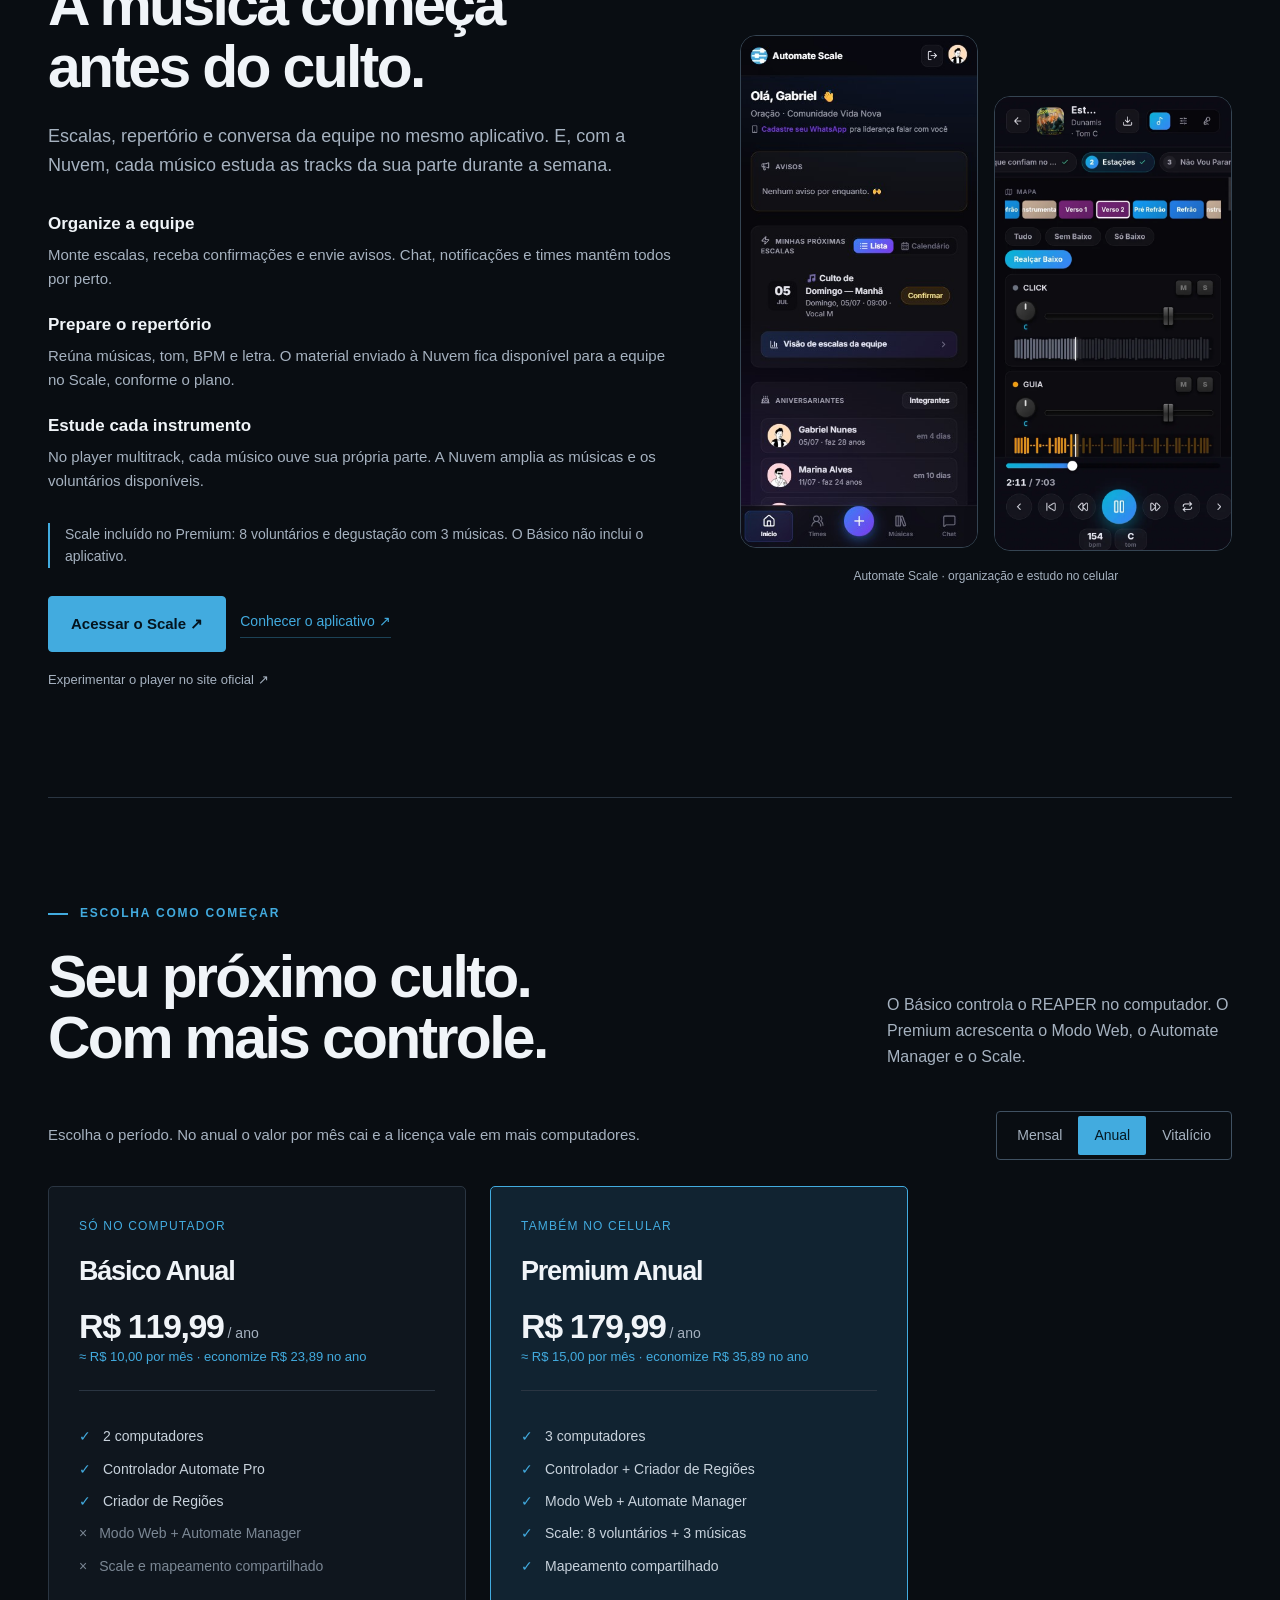
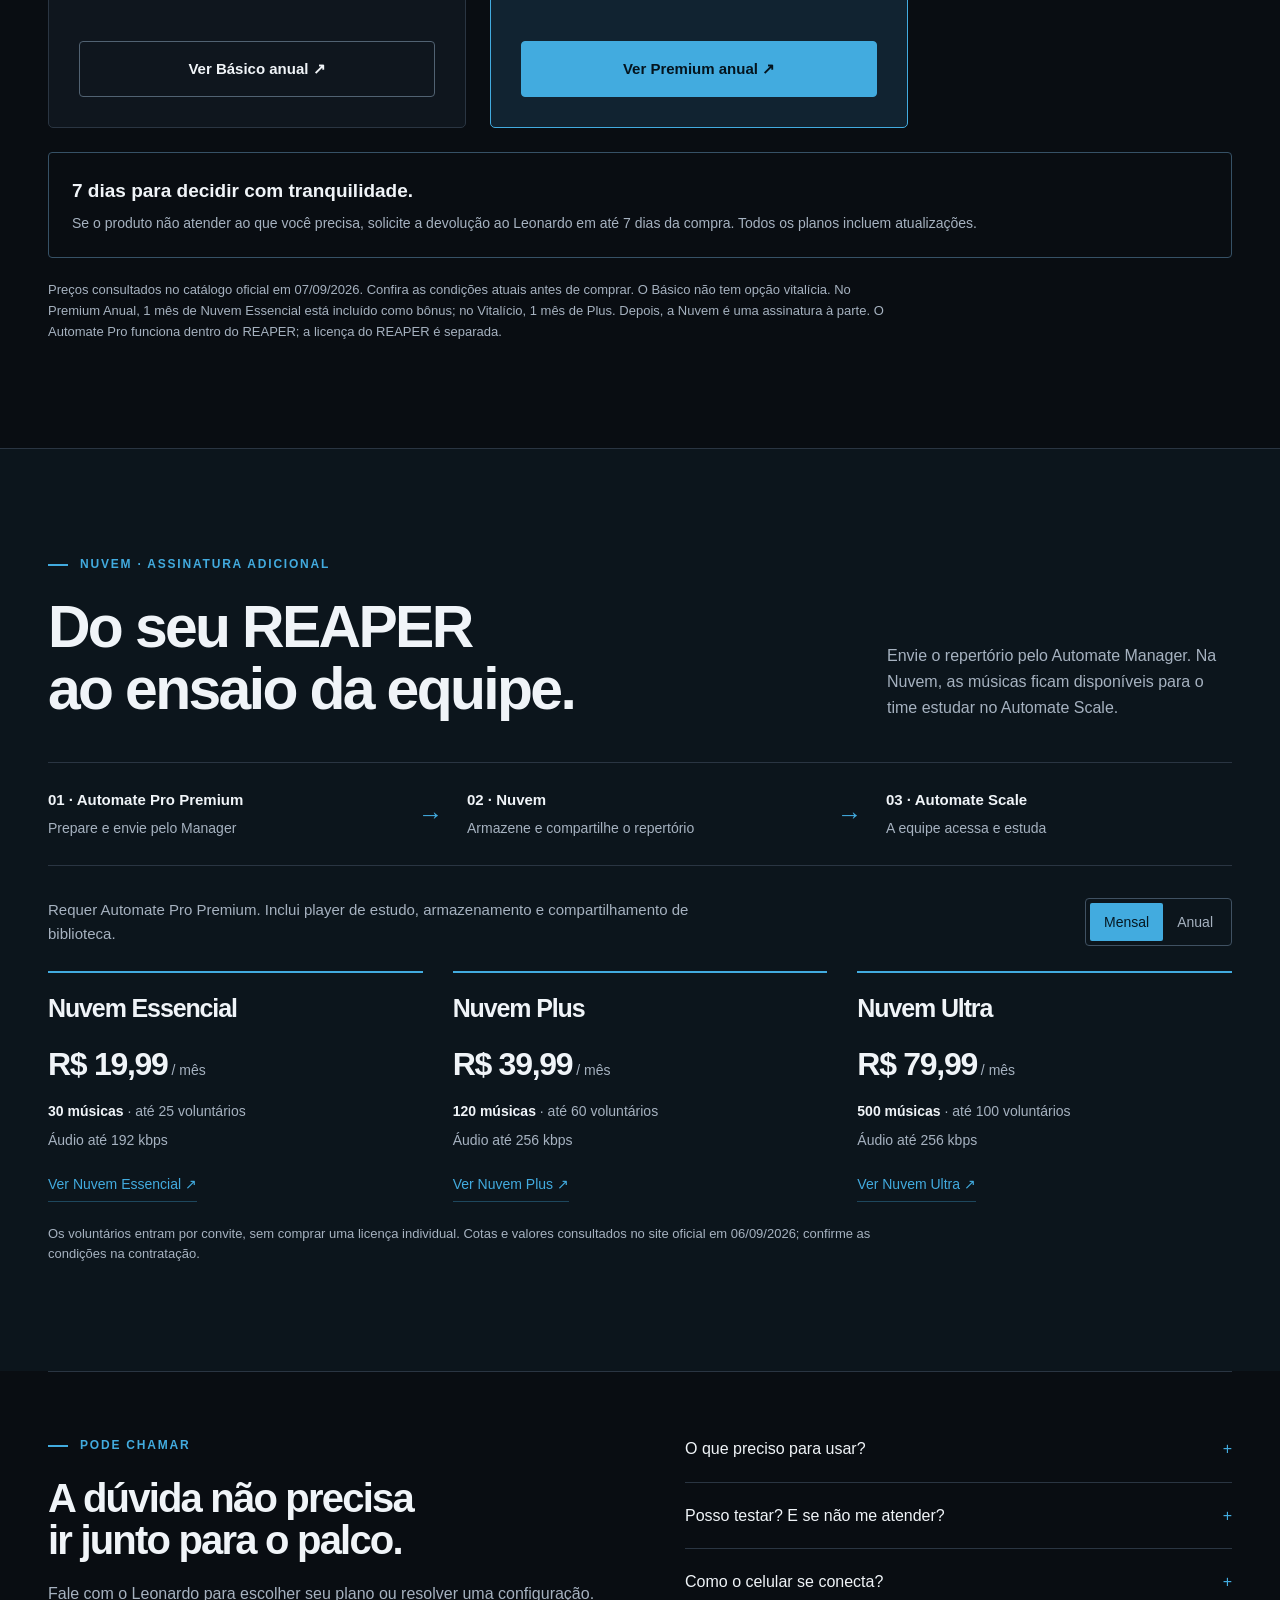
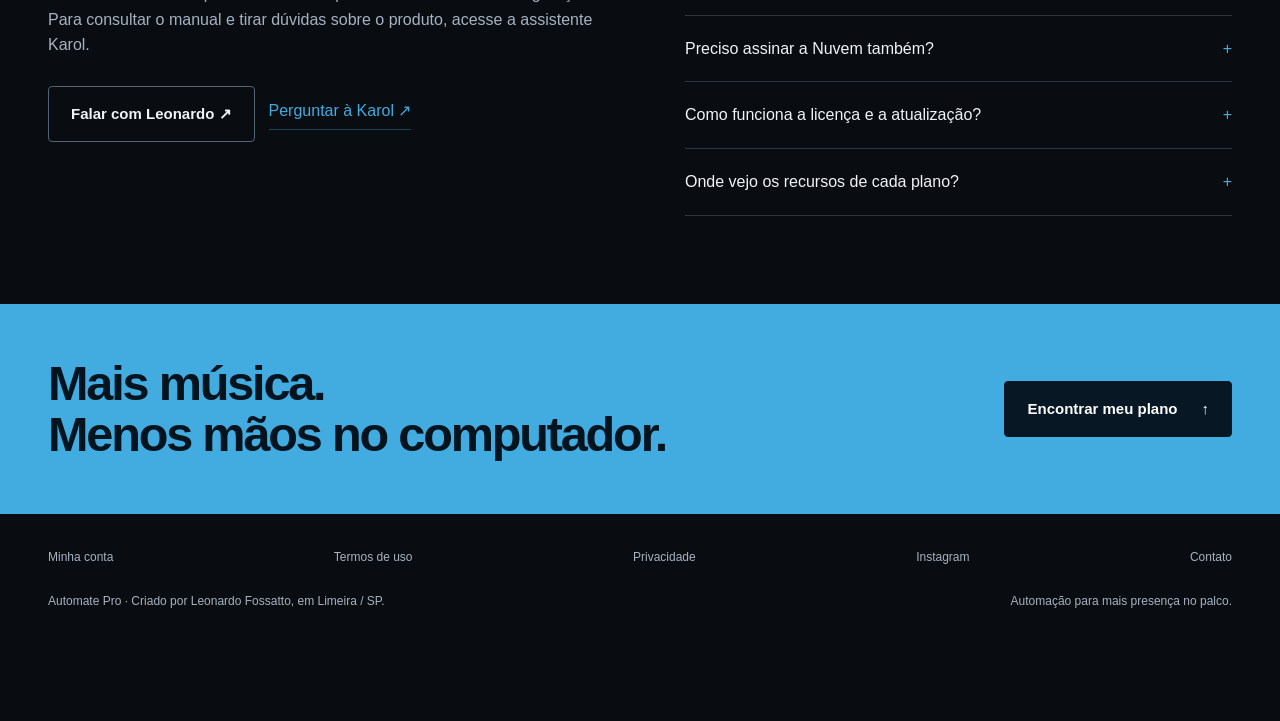
==== commit 53c723a1: "Controlar pelo celular: o video do mixer no lugar da imagem parada - A aba "Controlar pelo celular" " ====
--- a/index.html
+++ b/index.html
@@ -69,19 +69,19 @@
 </main><footer><div class="wrap footer-links"><a href="https://assistente.reaperautomate.com/conta" target="_blank" rel="noopener">Minha conta</a><a href="https://www.reaperautomate.com/termos.html" target="_blank" rel="noopener">Termos de uso</a><a href="https://www.reaperautomate.com/privacidade.html" target="_blank" rel="noopener">Privacidade</a><a href="https://www.instagram.com/reaperautomatepro/" target="_blank" rel="noopener">Instagram</a><a href="https://wa.me/5519987054629" target="_blank" rel="noopener">Contato</a></div><div class="wrap"><span>Automate Pro · Criado por Leonardo Fossatto, em Limeira / SP.</span><p>Automação para mais presença no palco.</p></div></footer>
 
 <script>
-const scenes=[{label:'Transições por região',title:'Liberdade para ir<br>e voltar na música.',text:'Escolha a seção desejada para avançar, voltar ou repetir uma parte. Dê dois cliques: o destino pisca em amarelo enquanto aguarda a transição e fica verde quando começa a tocar.',note:'Você decide o caminho. O VS acompanha a estrutura preparada no REAPER.',image:'transicao-atual.jpg',alt:'Imagem estática das regiões na interface atual do Automate Pro',caption:'Do Refrão ao Verso 2 · transição contínua'},{label:'Painel Web',title:'Seu VS.<br>Na palma da mão.',text:'Abra o painel no navegador do celular ou tablet. Controle a reprodução, as transições e os volumes sem voltar até o computador a cada ajuste.',note:'Celular e computador na mesma rede local. Sem instalar aplicativo no celular.',image:'web-mixer.jpg',alt:'Tela do mixer no painel Web do Automate Pro, com controles de volume por canal',caption:'Painel Web · mixer no navegador'},{label:'Fade Out de resgate',title:'A banda se perdeu.<br>Você tem uma saída.',text:'Use o Fade Out para baixar o VS suavemente, mantendo o click e o pad. Escolha uma região para a equipe se reencontrar e retome a música.',note:'O volume retorna gradualmente. Um recurso para recuperar o momento sem um corte brusco.',image:'painel-web.jpg',alt:'Mixer e controles de volume do Automate Pro',caption:'Automate Pro · controle dos volumes'}];
+const scenes=[{label:'Transições por região',title:'Liberdade para ir<br>e voltar na música.',text:'Escolha a seção desejada para avançar, voltar ou repetir uma parte. Dê dois cliques: o destino pisca em amarelo enquanto aguarda a transição e fica verde quando começa a tocar.',note:'Você decide o caminho. O VS acompanha a estrutura preparada no REAPER.',image:'transicao-atual.jpg',alt:'Imagem estática das regiões na interface atual do Automate Pro',caption:'Do Refrão ao Verso 2 · transição contínua'},{label:'Painel Web',title:'Seu VS.<br>Na palma da mão.',text:'Abra o painel no navegador do celular ou tablet. Controle a reprodução, as transições e os volumes sem voltar até o computador a cada ajuste.',note:'Celular e computador na mesma rede local. Sem instalar aplicativo no celular.',image:'web-mixer.jpg',alt:'Tela do mixer no painel Web do Automate Pro, com controles de volume por canal',caption:'Painel Web · navegando pelos canais do mixer'},{label:'Fade Out de resgate',title:'A banda se perdeu.<br>Você tem uma saída.',text:'Use o Fade Out para baixar o VS suavemente, mantendo o click e o pad. Escolha uma região para a equipe se reencontrar e retome a música.',note:'O volume retorna gradualmente. Um recurso para recuperar o momento sem um corte brusco.',image:'painel-web.jpg',alt:'Mixer e controles de volume do Automate Pro',caption:'Automate Pro · controle dos volumes'}];
 const tabs=[...document.querySelectorAll('[data-tab]')];function select(i,focus=false){const s=scenes[i];tabs.forEach((t,j)=>{t.setAttribute('aria-selected',j===i);t.tabIndex=j===i?0:-1});document.querySelector('#demo-panel').setAttribute('aria-labelledby','tab-'+i);document.querySelector('#demo-label').textContent=s.label;document.querySelector('#demo-title').innerHTML=s.title;document.querySelector('#demo-text').textContent=s.text;document.querySelector('#demo-note').textContent=s.note;const im=document.querySelector('#demo-img');im.src='assets/'+s.image;im.alt=s.alt;document.querySelector('#demo-caption').textContent=s.caption;if(focus)tabs[i].focus();if(window.updateMedia)window.updateMedia(i)}
 tabs.forEach((t,i)=>{t.addEventListener('click',()=>select(i));t.addEventListener('keydown',e=>{let next;if(e.key==='ArrowRight')next=(i+1)%3;if(e.key==='ArrowLeft')next=(i+2)%3;if(e.key==='Home')next=0;if(e.key==='End')next=2;if(next!==undefined){e.preventDefault();select(next,true)}})});document.querySelectorAll('[data-select]').forEach(a=>a.addEventListener('click',()=>select(Number(a.dataset.select))));function progress(){const max=document.documentElement.scrollHeight-innerHeight;document.querySelector('.progress').style.width=(max>0?scrollY/max*100:0)+'%'}addEventListener('scroll',progress,{passive:true});addEventListener('resize',progress);progress();
 </script>
 
 <script>
 (()=>{
-const clips={transicoes:{src:'media/transicoes-continuas.mp4',poster:'media/transicoes-continuas.jpg',caption:'Do Refrão ao Verso 2 · transição contínua'},fade:{src:'media/fade-out-sequencia.mp4',poster:'media/fade-out-sequencia.jpg',caption:'Fade Out · do acionamento à volta dos volumes'}};
+const clips={transicoes:{src:'media/transicoes-continuas.mp4',poster:'media/transicoes-continuas.jpg',ratio:'1440 / 438',caption:'Do Refrão ao Verso 2 · transição contínua'},web:{src:'media/web-mixer-real.mp4',poster:'media/web-mixer-real.jpg',ratio:'1280 / 776',caption:'Painel Web · navegando pelos canais do mixer'},fade:{src:'media/fade-out-sequencia.mp4',poster:'media/fade-out-sequencia.jpg',ratio:'1440 / 560',caption:'Fade Out · do acionamento à volta dos volumes'}};
 const player=document.getElementById('scene-video'),wrap=document.getElementById('clip-wrap'),still=document.getElementById('demo-img'),reduced=matchMedia('(prefers-reduced-motion: reduce)');let key='transicoes',visible=false,manualPause=false,userStarted=false;
 function sync(){if(visible&&!wrap.hidden&&!manualPause&&(!reduced.matches||userStarted)&&!document.hidden)player.play().catch(()=>{});else player.pause()}
 function label(){const c=clips[key];document.getElementById('demo-caption').textContent=key==='fade'?['Acionar o Fade Out','Volumes descendo','Retomar na região','Volumes voltando'][player.currentTime<3?0:player.currentTime<6.5?1:player.currentTime<12?2:3]:c.caption;document.querySelector('.screen figcaption span:last-child').textContent=key==='fade'?'Painel e mixer em tomadas separadas':''}
 player.addEventListener('timeupdate',()=>{if(!wrap.hidden)label()});
-window.updateMedia=i=>{player.pause();wrap.hidden=i===1;still.hidden=i!==1;manualPause=false;userStarted=false;if(i===1){document.querySelector('.screen figcaption span:last-child').textContent='';return}key=i===0?'transicoes':'fade';const c=clips[key];player.src=c.src;player.poster=c.poster;player.load();label();sync()};
+window.updateMedia=i=>{player.pause();wrap.hidden=false;still.hidden=true;manualPause=false;userStarted=false;key=i===0?'transicoes':i===1?'web':'fade';const c=clips[key];player.src=c.src;player.poster=c.poster;player.style.aspectRatio=c.ratio;player.load();label();sync()};
 function toggle(){if(player.paused){manualPause=false;userStarted=true;player.play().catch(()=>{})}else{manualPause=true;player.pause()}}
 player.addEventListener('click',toggle);player.addEventListener('keydown',e=>{if(e.code==='Space'||e.key==='Enter'){e.preventDefault();toggle()}});
 new IntersectionObserver(entries=>{visible=entries[0].isIntersecting;sync()},{threshold:.25}).observe(wrap);document.addEventListener('visibilitychange',sync);reduced.addEventListener('change',()=>{userStarted=false;sync()});window.updateMedia(0);
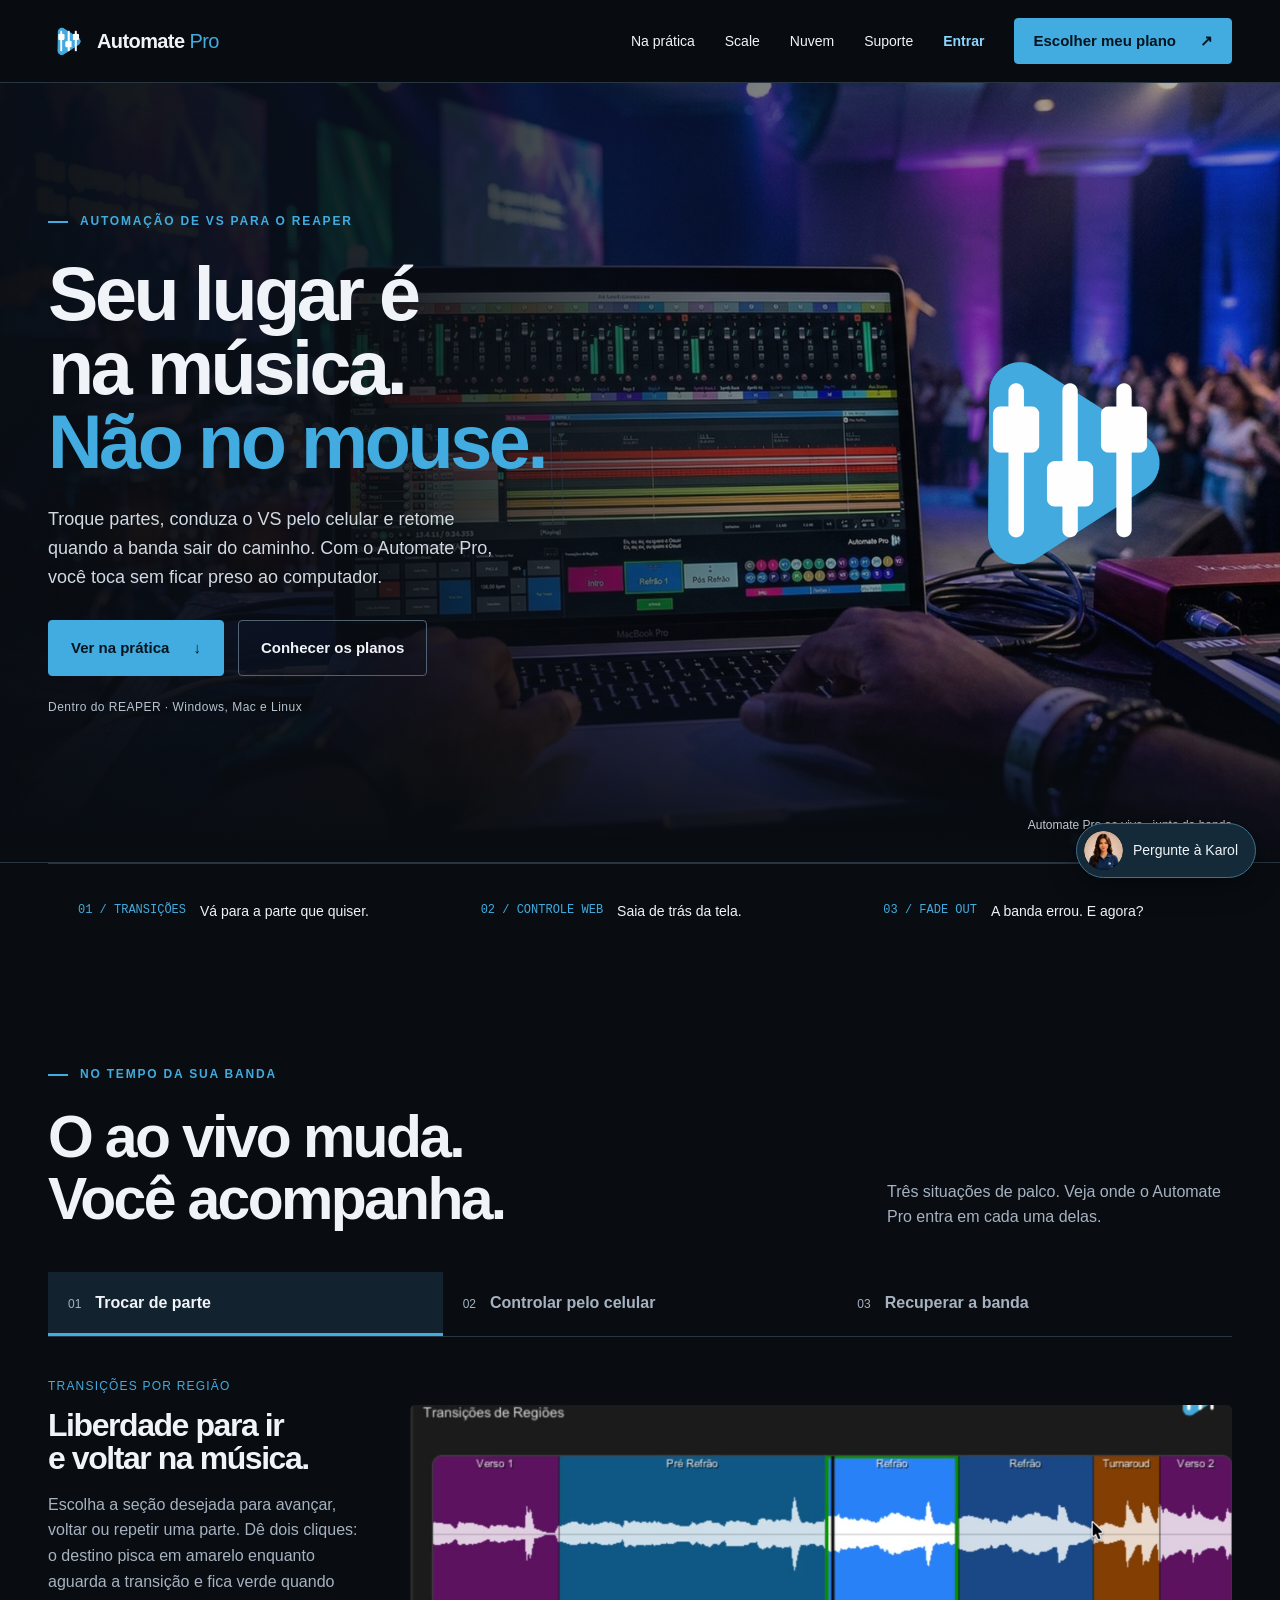
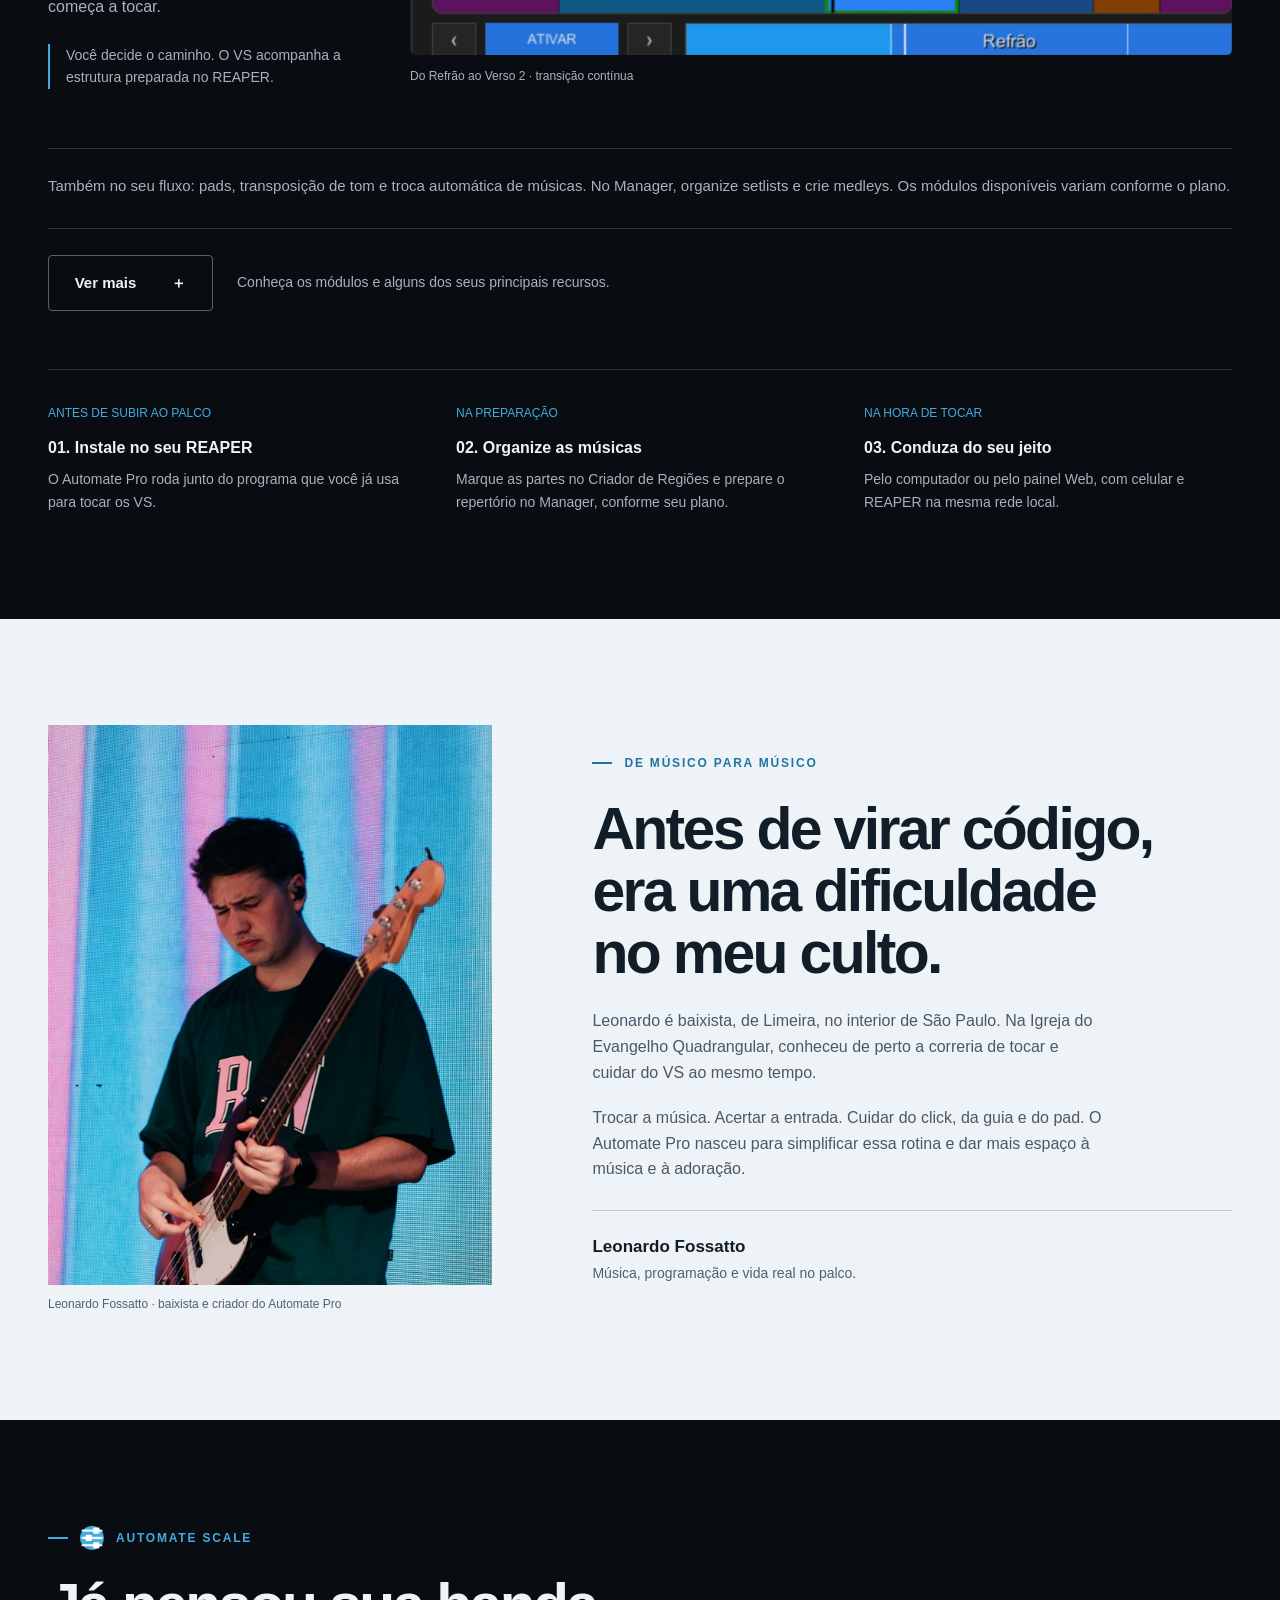
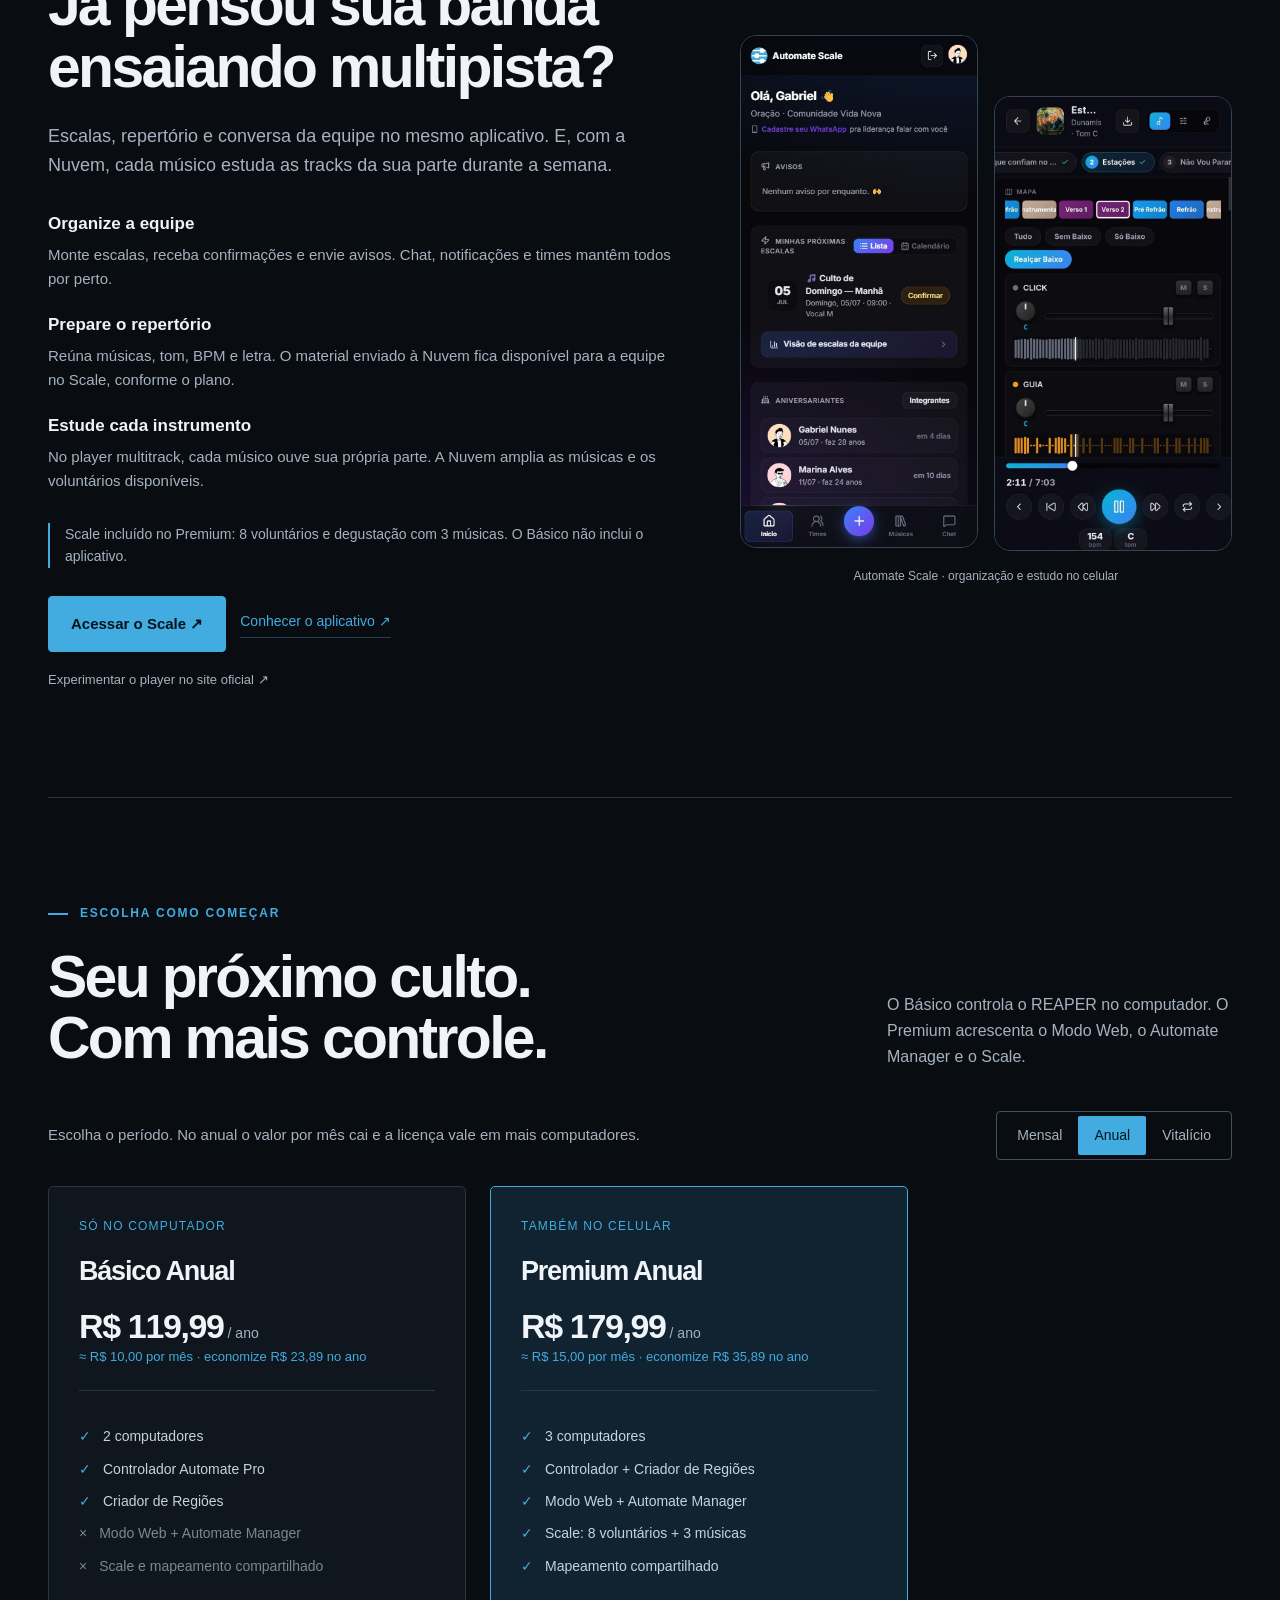
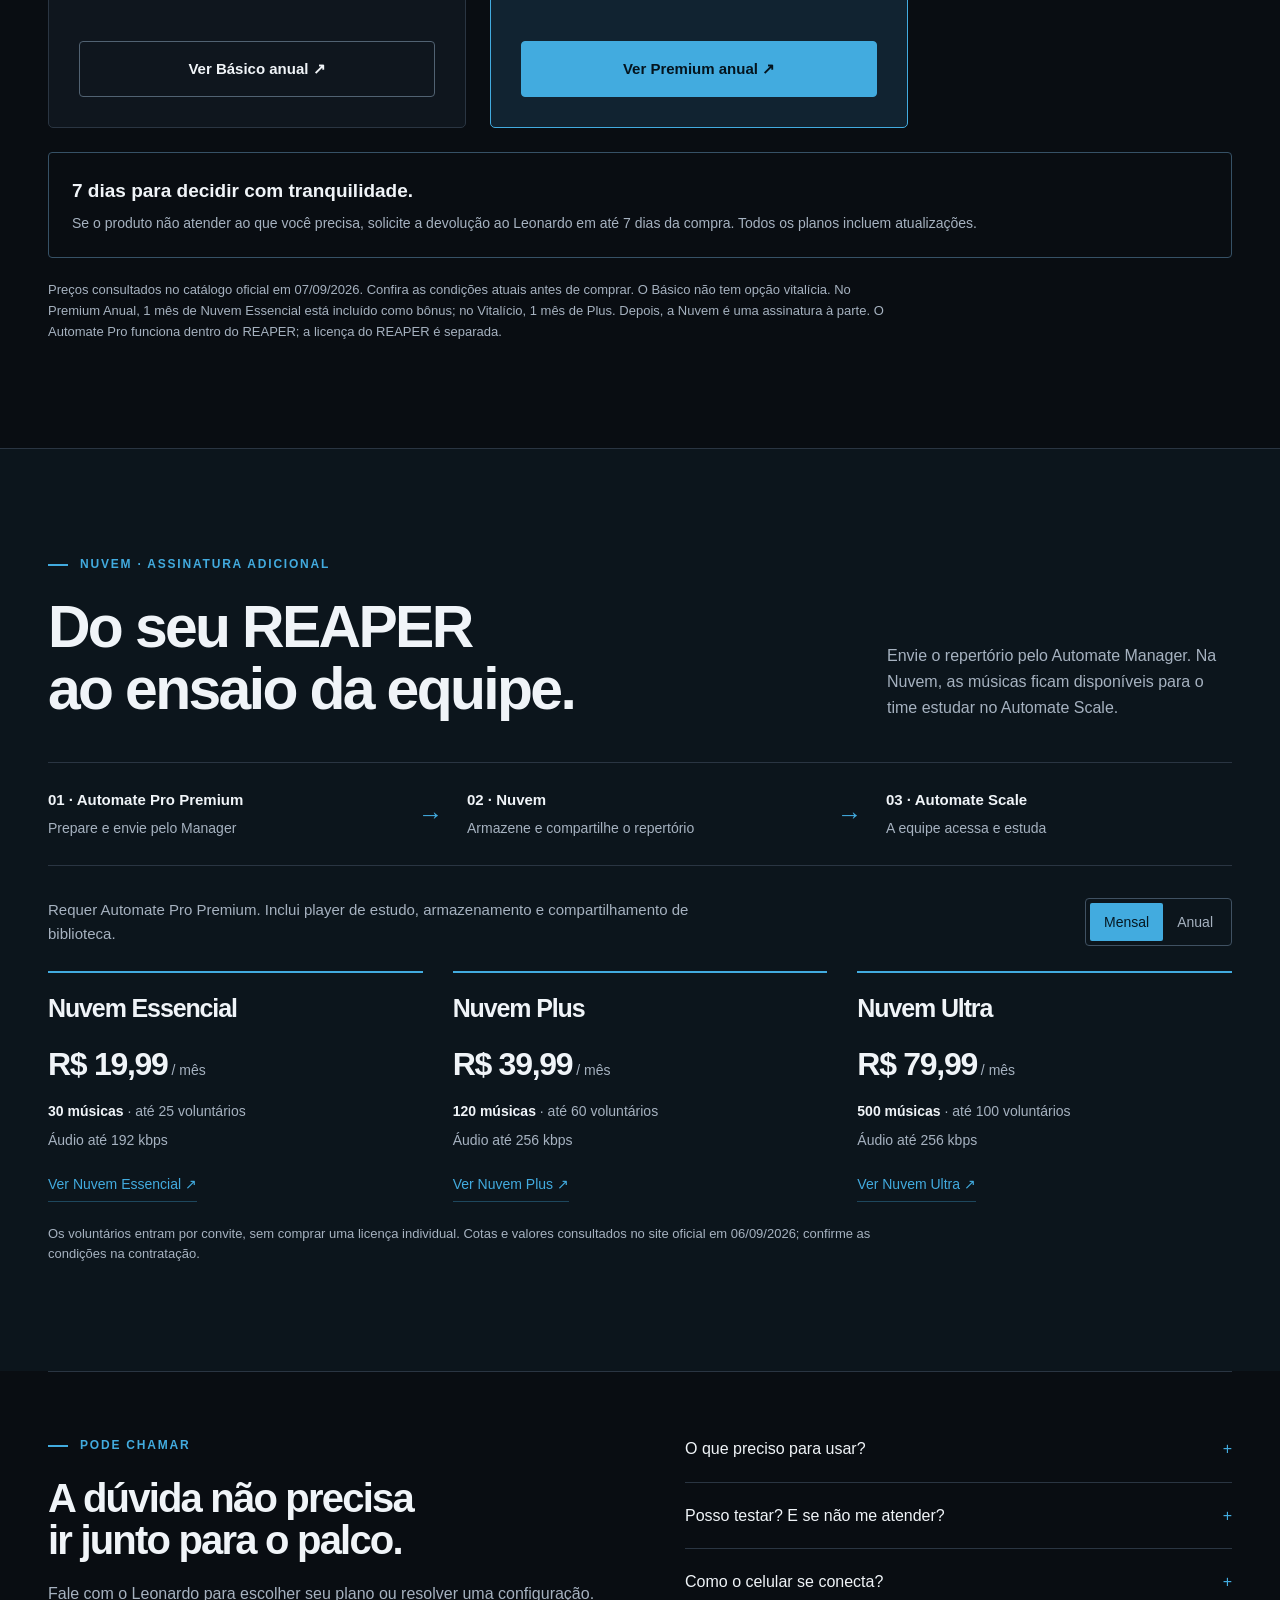
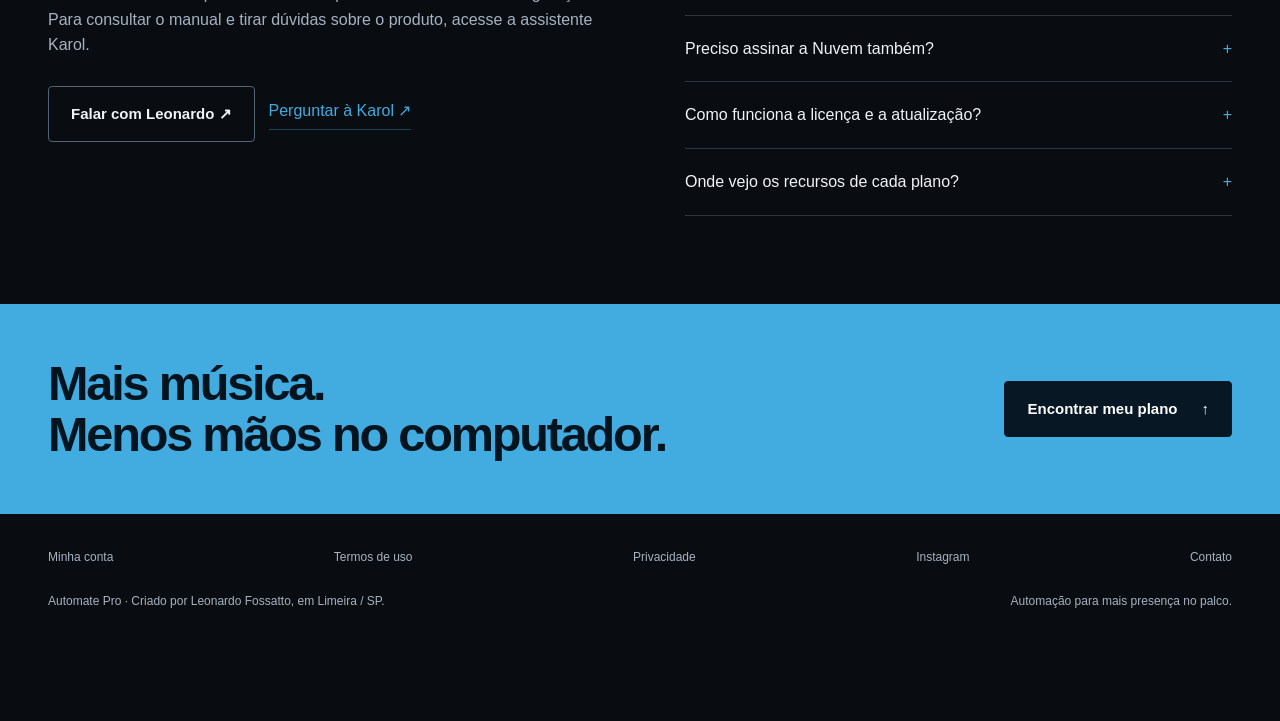
==== commit 195bb360: "Bordao do Scale: a pergunta do ensaio multipista Co-Authored-By: Claude Opus 5 <noreply@anthropic.co" ====
--- a/index.html
+++ b/index.html
@@ -63,7 +63,7 @@
 <div class="features-details" id="features-details" hidden><div class="features-intro"><div class="eyebrow">Por dentro dos módulos</div><h3>Cada módulo tem seu papel.</h3><p>Veja alguns destaques de preparação, organização e controle em telas reais. Esta é uma seleção: há outros recursos além dos demonstrados aqui, e a disponibilidade varia conforme o plano.</p></div><div class="features-grid">
 <section class="feature-module" aria-labelledby="modulo-pro"><header class="module-heading"><div class="eyebrow">MÓDULO 01</div><h3 id="modulo-pro">Automate Pro</h3><p>O controlador para conduzir o VS no REAPER. O menu principal reúne o acesso às ferramentas; durante a execução, o controlador acompanha as partes da música e os comandos do palco.</p></header><p class="module-context">As transições e o Fade Out estão nas demonstrações acima. Aqui, conheça também a Karol, acessada pelo menu principal.</p><article class="feature-detail" id="recurso-ia"><div class="feature-copy"><div class="feature-kicker">Destaque · Karol no REAPER</div><h4>Do pedido aos ajustes.</h4><p>Abra a Karol no menu principal e converse com ela dentro do REAPER. Ela pergunta o instrumento, a faixa e a intensidade para orientar o próximo passo.</p><p>Neste exemplo, a conversa retorna ajustes de equalização e compressor para o violão. A IA também ajuda no controle do REAPER e na criação de ações para o seu fluxo.</p></div><div class="feature-media"><figure id="video-ia-karol-faixa"><video class="feature-video" data-src="media/ia-karol-faixa.mp4" poster="media/ia-karol-faixa.jpg" muted loop playsinline preload="none" tabindex="0" aria-label="Karol ajustando uma faixa. Toque ou pressione espaço para pausar ou reproduzir."></video><figcaption>Karol dentro do REAPER: instrumento, faixa e intensidade → retorno de EQ e compressor · esperas encurtadas.</figcaption></figure></div></article></section><section class="feature-module" aria-labelledby="modulo-manager"><header class="module-heading"><div class="eyebrow">MÓDULO 02</div><h3 id="modulo-manager">Automate Manager</h3><p>O espaço para gerenciar a biblioteca e preparar o repertório. Reúna músicas, organize setlists e acesse ferramentas de preparação, como o separador de stems.</p></header><article class="feature-detail" id="recurso-biblioteca"><div class="feature-copy"><div class="feature-kicker">Destaques · Biblioteca e setlist</div><h4>Da biblioteca ao setlist.</h4><p>Percorra as músicas da biblioteca e da Nuvem, com capas e informações do repertório à vista.</p><p>Ao importar uma escala do Automate Scale, as músicas chegam ao setlist do Manager. Na demonstração, duas músicas entram na lista.</p><a class="text-link" href="#nuvem">Entender a Nuvem ↗</a></div><div class="feature-media"><div class="feature-views" aria-label="Vistas da ferramenta"><button type="button" data-feature-view="biblioteca-nuvem" aria-controls="video-biblioteca-nuvem" aria-pressed="true">Biblioteca e Nuvem</button><button type="button" data-feature-view="setlist-scale" aria-controls="video-setlist-scale" aria-pressed="false">Setlist do Scale</button></div><figure id="video-biblioteca-nuvem"><video class="feature-video" data-src="media/biblioteca-nuvem.mp4" poster="media/biblioteca-nuvem.jpg" muted loop playsinline preload="none" tabindex="0" aria-label="Biblioteca e Nuvem. Toque ou pressione espaço para pausar ou reproduzir."></video><figcaption>Navegação real pela biblioteca e pelo repertório na Nuvem.</figcaption></figure><figure id="video-setlist-scale" hidden><video class="feature-video" data-src="media/setlist-scale.mp4" poster="media/setlist-scale.jpg" muted loop playsinline preload="none" tabindex="0" aria-label="Setlist do Scale. Toque ou pressione espaço para pausar ou reproduzir."></video><figcaption>Seleção de uma escala e importação de duas músicas para o setlist.</figcaption></figure></div></article><article class="feature-detail" id="recurso-stems"><div class="feature-copy"><div class="feature-kicker">Destaque · Separador de stems</div><h4>Escolha o que quer separar.</h4><p>Selecione o áudio, defina a qualidade e escolha os instrumentos que quer receber em faixas separadas.</p><p>As opções de bateria permitem detalhar a preparação antes de iniciar o processamento.</p></div><div class="feature-media"><figure id="video-stems-preparacao"><video class="feature-video" data-src="media/stems-preparacao.mp4" poster="media/stems-preparacao.jpg" muted loop playsinline preload="none" tabindex="0" aria-label="Preparação de stems. Toque ou pressione espaço para pausar ou reproduzir."></video><figcaption>Escolha de qualidade e instrumentos · preparação antes da separação.</figcaption></figure></div></article></section><section class="feature-module" aria-labelledby="modulo-criador"><header class="module-heading"><div class="eyebrow">MÓDULO 03</div><h3 id="modulo-criador">Criador de Regiões</h3><p>Prepara a estrutura da música no projeto: nomeia e divide as seções que o Automate Pro usa nas transições.</p></header><article class="feature-detail" id="recurso-regioes"><div class="feature-copy"><div class="feature-kicker">Destaque · Seções da música</div><h4>Dê nome às partes da música.</h4><p>Posicione os marcos e escolha Intro, Verso, Refrão e outras seções no menu. As regiões organizam o caminho das transições.</p><p>No modo por marcadores, cada região vai de um marco ao próximo. O último marcador precisa de um limite seguinte para formar um trecho; marcadores de ações não viram regiões musicais.</p></div><div class="feature-media"><figure id="video-criador-regioes-real"><video class="feature-video" data-src="media/criador-regioes-real.mp4" poster="media/criador-regioes-real.jpg" muted loop playsinline preload="none" tabindex="0" aria-label="Criador de Regiões. Toque ou pressione espaço para pausar ou reproduzir."></video><figcaption>Escolha de seções no menu e formação das regiões na linha do tempo.</figcaption></figure></div></article></section><section class="feature-module" aria-labelledby="modulo-web"><header class="module-heading"><div class="eyebrow">MÓDULO 04</div><h3 id="modulo-web">Modo Web</h3><p>Leva o controle do Automate Pro ao navegador. Com o dispositivo na mesma rede do computador, acompanhe o repertório e acesse os controles de reprodução, mixer e efeitos.</p></header><article class="feature-detail" id="recurso-web"><div class="feature-copy"><div class="feature-kicker">Destaques · Painel, mixer e efeitos</div><h4>O painel acompanha você.</h4><p>Acompanhe a reprodução, as partes e a letra; acesse os canais do mixer pelo navegador, na mesma rede do computador.</p><p>No equalizador, mova os pontos para ajustar as bandas e acompanhe o espectro em tempo real.</p><div class="feature-effects"><h5>Efeitos no painel</h5><ul><li>Equalizador</li><li>Compressor</li><li>Gate</li><li>De-esser</li><li>Delay</li><li>EQ Console</li><li>Volume</li></ul><p>O projeto e o processamento continuam no REAPER.</p></div></div><div class="feature-media"><div class="feature-views" aria-label="Vistas da ferramenta"><button type="button" data-feature-view="web-equalizador" aria-controls="video-web-equalizador" aria-pressed="true">Equalizador</button><button type="button" data-feature-view="web-painel-real" aria-controls="video-web-painel-real" aria-pressed="false">Painel</button><button type="button" data-feature-view="web-mixer-real" aria-controls="video-web-mixer-real" aria-pressed="false">Mixer</button></div><figure id="video-web-equalizador"><video class="feature-video" data-src="media/web-equalizador.mp4" poster="media/web-equalizador.jpg" muted loop playsinline preload="none" tabindex="0" aria-label="Equalizador. Toque ou pressione espaço para pausar ou reproduzir."></video><figcaption>Ajustes das bandas com o espectro em movimento.</figcaption></figure><figure id="video-web-painel-real" hidden><video class="feature-video" data-src="media/web-painel-real.mp4" poster="media/web-painel-real.jpg" muted loop playsinline preload="none" tabindex="0" aria-label="Painel. Toque ou pressione espaço para pausar ou reproduzir."></video><figcaption>Reprodução, partes da música e letra no painel Web.</figcaption></figure><figure id="video-web-mixer-real" hidden><video class="feature-video" data-src="media/web-mixer-real.mp4" poster="media/web-mixer-real.jpg" muted loop playsinline preload="none" tabindex="0" aria-label="Mixer. Toque ou pressione espaço para pausar ou reproduzir."></video><figcaption>Navegação pelos canais do mixer Web.</figcaption></figure></div></article></section></div><div class="features-bottom"><a class="text-link" href="#planos">Compare o que cada plano inclui ↗</a><button class="features-close" type="button">Ver menos ↑</button></div></div><div class="setup"><div><small>ANTES DE SUBIR AO PALCO</small><b>01. Instale no seu REAPER</b><p>O Automate Pro roda junto do programa que você já usa para tocar os VS.</p></div><div><small>NA PREPARAÇÃO</small><b>02. Organize as músicas</b><p>Marque as partes no Criador de Regiões e prepare o repertório no Manager, conforme seu plano.</p></div><div><small>NA HORA DE TOCAR</small><b>03. Conduza do seu jeito</b><p>Pelo computador ou pelo painel Web, com celular e REAPER na mesma rede local.</p></div></div></section>
 <section class="story section" id="quem-criou"><span id="sobre"></span><div class="wrap story-inner"><figure class="portrait"><img src="assets/leonardo.jpg" alt="Leonardo Fossatto tocando baixo" loading="lazy"><figcaption>Leonardo Fossatto · baixista e criador do Automate Pro</figcaption></figure><div><div class="eyebrow">De músico para músico</div><h2>Antes de virar código,<br>era uma dificuldade<br>no meu culto.</h2><p>Leonardo é baixista, de Limeira, no interior de São Paulo. Na Igreja do Evangelho Quadrangular, conheceu de perto a correria de tocar e cuidar do VS ao mesmo tempo.</p><p>Trocar a música. Acertar a entrada. Cuidar do click, da guia e do pad. O Automate Pro nasceu para simplificar essa rotina e dar mais espaço à música e à adoração.</p><div class="signature"><b>Leonardo Fossatto</b><span>Música, programação e vida real no palco.</span></div></div></div></section>
-<section class="section wrap scale-section" id="scale"><div class="scale-grid"><div><div class="eyebrow"><img src="assets/scale-logo.png" alt="" width="24" height="24"> Automate Scale</div><h2>A música começa<br>antes do culto.</h2><p class="scale-lead">Escalas, repertório e conversa da equipe no mesmo aplicativo. E, com a Nuvem, cada músico estuda as tracks da sua parte durante a semana.</p><div class="scale-points"><div><b>Organize a equipe</b><p>Monte escalas, receba confirmações e envie avisos. Chat, notificações e times mantêm todos por perto.</p></div><div><b>Prepare o repertório</b><p>Reúna músicas, tom, BPM e letra. O material enviado à Nuvem fica disponível para a equipe no Scale, conforme o plano.</p></div><div><b>Estude cada instrumento</b><p>No player multitrack, cada músico ouve sua própria parte. A Nuvem amplia as músicas e os voluntários disponíveis.</p></div></div><p class="inclusion">Scale incluído no Premium: 8 voluntários e degustação com 3 músicas. O Básico não inclui o aplicativo.</p><div class="actions"><a class="btn" href="https://scale.reaperautomate.com" target="_blank" rel="noopener">Acessar o Scale ↗</a><a class="text-link" href="https://www.reaperautomate.com/scale.html" target="_blank" rel="noopener">Conhecer o aplicativo ↗</a></div><a class="scale-demo" href="https://scale.reaperautomate.com/demo" target="_blank" rel="noopener">Experimentar o player no site oficial ↗</a></div><figure class="scale-shots"><img src="assets/scale-inicio.jpg" alt="Tela inicial do Automate Scale com escala e agenda" loading="lazy"><img src="assets/scale-player.webp" alt="Player multitrack do Automate Scale para estudar as músicas" loading="lazy"><figcaption>Automate Scale · organização e estudo no celular</figcaption></figure></div></section><section class="section wrap" id="planos"><div class="eyebrow">Escolha como começar</div><div class="section-head"><h2>Seu próximo culto.<br>Com mais controle.</h2><p>O Básico controla o REAPER no computador. O Premium acrescenta o Modo Web, o Automate Manager e o Scale.</p></div><div class="plan-top"><p>Escolha o período. No anual o valor por mês cai e a licença vale em mais computadores.</p><div class="plan-cycle" role="group" aria-label="Período de pagamento do Automate Pro"><button type="button" data-plan-cycle="mensal" aria-pressed="false">Mensal</button><button type="button" data-plan-cycle="anual" aria-pressed="true">Anual</button><button type="button" data-plan-cycle="vitalicio" aria-pressed="false">Vitalício</button></div></div><div class="plans" data-plan-panel="mensal" hidden><article class="plan"><div class="plan-kicker">Só no computador</div><h3>Básico Mensal</h3><p><strong class="price">R$ 11,99</strong><span class="period"> / mês</span></p><div class="plan-sub">Renova todo mês · cancele quando quiser</div><ul><li>1 computador</li><li>Controlador Automate Pro</li><li>Criador de Regiões</li><li class="no">Modo Web + Automate Manager</li><li class="no">Scale e mapeamento compartilhado</li></ul><a class="btn secondary" href="/comprar.html#planos" target="_blank" rel="noopener">Ver Básico mensal ↗</a></article><article class="plan featured"><div class="plan-kicker">Também no celular</div><h3>Premium Mensal</h3><p><strong class="price">R$ 17,99</strong><span class="period"> / mês</span></p><div class="plan-sub">Renova todo mês · cancele quando quiser</div><ul><li>1 computador</li><li>Controlador + Criador de Regiões</li><li>Modo Web + Automate Manager</li><li>Scale: 8 voluntários + 3 músicas</li><li>Mapeamento compartilhado</li></ul><a class="btn" href="/comprar.html#planos" target="_blank" rel="noopener">Ver Premium mensal ↗</a></article></div><div class="plans" data-plan-panel="anual"><article class="plan"><div class="plan-kicker">Só no computador</div><h3>Básico Anual</h3><p><strong class="price">R$ 119,99</strong><span class="period"> / ano</span></p><div class="plan-sub">≈ R$ 10,00 por mês · economize R$ 23,89 no ano</div><ul><li>2 computadores</li><li>Controlador Automate Pro</li><li>Criador de Regiões</li><li class="no">Modo Web + Automate Manager</li><li class="no">Scale e mapeamento compartilhado</li></ul><a class="btn secondary" href="/comprar.html#planos" target="_blank" rel="noopener">Ver Básico anual ↗</a></article><article class="plan featured"><div class="plan-kicker">Também no celular</div><h3>Premium Anual</h3><p><strong class="price">R$ 179,99</strong><span class="period"> / ano</span></p><div class="plan-sub">≈ R$ 15,00 por mês · economize R$ 35,89 no ano</div><ul><li>3 computadores</li><li>Controlador + Criador de Regiões</li><li>Modo Web + Automate Manager</li><li>Scale: 8 voluntários + 3 músicas</li><li>Mapeamento compartilhado</li></ul><a class="btn" href="/comprar.html#planos" target="_blank" rel="noopener">Ver Premium anual ↗</a></article></div><div class="plans" data-plan-panel="vitalicio" hidden><article class="plan featured"><div class="plan-kicker">Também no celular</div><h3>Premium Vitalício</h3><p><strong class="price">R$ 397</strong><span class="period"> · uma vez</span></p><div class="plan-sub">Pagamento único · sem renovação</div><ul><li>3 computadores</li><li>Controlador + Criador de Regiões</li><li>Modo Web + Automate Manager</li><li>Scale: 8 voluntários + 3 músicas</li><li>Mapeamento compartilhado</li></ul><a class="btn" href="/comprar.html#planos" target="_blank" rel="noopener">Ver Premium vitalício ↗</a></article></div><div class="basic" data-plan-panel="mensal" hidden><b>No ano sai mais barato.</b><p>Básico: R$ 119,99 no ano em vez de R$ 143,88 — e passa de 1 para 2 computadores. Premium: R$ 179,99 em vez de R$ 215,88, com 3 computadores.</p><button type="button" class="text-link" data-goto-cycle="anual">Ver os planos anuais</button></div><div class="basic" data-plan-panel="vitalicio" hidden><b>O Básico não tem vitalício.</b><p>Ele existe só como assinatura: R$ 11,99 por mês (1 computador) ou R$ 119,99 por ano (2 computadores). O pagamento único é do Premium.</p><button type="button" class="text-link" data-goto-cycle="anual">Ver o Básico anual</button></div><div class="guarantee"><b>7 dias para decidir com tranquilidade.</b><p>Se o produto não atender ao que você precisa, solicite a devolução ao Leonardo em até 7 dias da compra. Todos os planos incluem atualizações.</p></div><p class="plan-note">Preços consultados no catálogo oficial em 07/09/2026. Confira as condições atuais antes de comprar. O Básico não tem opção vitalícia. No Premium Anual, 1 mês de Nuvem Essencial está incluído como bônus; no Vitalício, 1 mês de Plus. Depois, a Nuvem é uma assinatura à parte. O Automate Pro funciona dentro do REAPER; a licença do REAPER é separada.</p></section>
+<section class="section wrap scale-section" id="scale"><div class="scale-grid"><div><div class="eyebrow"><img src="assets/scale-logo.png" alt="" width="24" height="24"> Automate Scale</div><h2>Já pensou sua banda<br>ensaiando multipista?</h2><p class="scale-lead">Escalas, repertório e conversa da equipe no mesmo aplicativo. E, com a Nuvem, cada músico estuda as tracks da sua parte durante a semana.</p><div class="scale-points"><div><b>Organize a equipe</b><p>Monte escalas, receba confirmações e envie avisos. Chat, notificações e times mantêm todos por perto.</p></div><div><b>Prepare o repertório</b><p>Reúna músicas, tom, BPM e letra. O material enviado à Nuvem fica disponível para a equipe no Scale, conforme o plano.</p></div><div><b>Estude cada instrumento</b><p>No player multitrack, cada músico ouve sua própria parte. A Nuvem amplia as músicas e os voluntários disponíveis.</p></div></div><p class="inclusion">Scale incluído no Premium: 8 voluntários e degustação com 3 músicas. O Básico não inclui o aplicativo.</p><div class="actions"><a class="btn" href="https://scale.reaperautomate.com" target="_blank" rel="noopener">Acessar o Scale ↗</a><a class="text-link" href="https://www.reaperautomate.com/scale.html" target="_blank" rel="noopener">Conhecer o aplicativo ↗</a></div><a class="scale-demo" href="https://scale.reaperautomate.com/demo" target="_blank" rel="noopener">Experimentar o player no site oficial ↗</a></div><figure class="scale-shots"><img src="assets/scale-inicio.jpg" alt="Tela inicial do Automate Scale com escala e agenda" loading="lazy"><img src="assets/scale-player.webp" alt="Player multitrack do Automate Scale para estudar as músicas" loading="lazy"><figcaption>Automate Scale · organização e estudo no celular</figcaption></figure></div></section><section class="section wrap" id="planos"><div class="eyebrow">Escolha como começar</div><div class="section-head"><h2>Seu próximo culto.<br>Com mais controle.</h2><p>O Básico controla o REAPER no computador. O Premium acrescenta o Modo Web, o Automate Manager e o Scale.</p></div><div class="plan-top"><p>Escolha o período. No anual o valor por mês cai e a licença vale em mais computadores.</p><div class="plan-cycle" role="group" aria-label="Período de pagamento do Automate Pro"><button type="button" data-plan-cycle="mensal" aria-pressed="false">Mensal</button><button type="button" data-plan-cycle="anual" aria-pressed="true">Anual</button><button type="button" data-plan-cycle="vitalicio" aria-pressed="false">Vitalício</button></div></div><div class="plans" data-plan-panel="mensal" hidden><article class="plan"><div class="plan-kicker">Só no computador</div><h3>Básico Mensal</h3><p><strong class="price">R$ 11,99</strong><span class="period"> / mês</span></p><div class="plan-sub">Renova todo mês · cancele quando quiser</div><ul><li>1 computador</li><li>Controlador Automate Pro</li><li>Criador de Regiões</li><li class="no">Modo Web + Automate Manager</li><li class="no">Scale e mapeamento compartilhado</li></ul><a class="btn secondary" href="/comprar.html#planos" target="_blank" rel="noopener">Ver Básico mensal ↗</a></article><article class="plan featured"><div class="plan-kicker">Também no celular</div><h3>Premium Mensal</h3><p><strong class="price">R$ 17,99</strong><span class="period"> / mês</span></p><div class="plan-sub">Renova todo mês · cancele quando quiser</div><ul><li>1 computador</li><li>Controlador + Criador de Regiões</li><li>Modo Web + Automate Manager</li><li>Scale: 8 voluntários + 3 músicas</li><li>Mapeamento compartilhado</li></ul><a class="btn" href="/comprar.html#planos" target="_blank" rel="noopener">Ver Premium mensal ↗</a></article></div><div class="plans" data-plan-panel="anual"><article class="plan"><div class="plan-kicker">Só no computador</div><h3>Básico Anual</h3><p><strong class="price">R$ 119,99</strong><span class="period"> / ano</span></p><div class="plan-sub">≈ R$ 10,00 por mês · economize R$ 23,89 no ano</div><ul><li>2 computadores</li><li>Controlador Automate Pro</li><li>Criador de Regiões</li><li class="no">Modo Web + Automate Manager</li><li class="no">Scale e mapeamento compartilhado</li></ul><a class="btn secondary" href="/comprar.html#planos" target="_blank" rel="noopener">Ver Básico anual ↗</a></article><article class="plan featured"><div class="plan-kicker">Também no celular</div><h3>Premium Anual</h3><p><strong class="price">R$ 179,99</strong><span class="period"> / ano</span></p><div class="plan-sub">≈ R$ 15,00 por mês · economize R$ 35,89 no ano</div><ul><li>3 computadores</li><li>Controlador + Criador de Regiões</li><li>Modo Web + Automate Manager</li><li>Scale: 8 voluntários + 3 músicas</li><li>Mapeamento compartilhado</li></ul><a class="btn" href="/comprar.html#planos" target="_blank" rel="noopener">Ver Premium anual ↗</a></article></div><div class="plans" data-plan-panel="vitalicio" hidden><article class="plan featured"><div class="plan-kicker">Também no celular</div><h3>Premium Vitalício</h3><p><strong class="price">R$ 397</strong><span class="period"> · uma vez</span></p><div class="plan-sub">Pagamento único · sem renovação</div><ul><li>3 computadores</li><li>Controlador + Criador de Regiões</li><li>Modo Web + Automate Manager</li><li>Scale: 8 voluntários + 3 músicas</li><li>Mapeamento compartilhado</li></ul><a class="btn" href="/comprar.html#planos" target="_blank" rel="noopener">Ver Premium vitalício ↗</a></article></div><div class="basic" data-plan-panel="mensal" hidden><b>No ano sai mais barato.</b><p>Básico: R$ 119,99 no ano em vez de R$ 143,88 — e passa de 1 para 2 computadores. Premium: R$ 179,99 em vez de R$ 215,88, com 3 computadores.</p><button type="button" class="text-link" data-goto-cycle="anual">Ver os planos anuais</button></div><div class="basic" data-plan-panel="vitalicio" hidden><b>O Básico não tem vitalício.</b><p>Ele existe só como assinatura: R$ 11,99 por mês (1 computador) ou R$ 119,99 por ano (2 computadores). O pagamento único é do Premium.</p><button type="button" class="text-link" data-goto-cycle="anual">Ver o Básico anual</button></div><div class="guarantee"><b>7 dias para decidir com tranquilidade.</b><p>Se o produto não atender ao que você precisa, solicite a devolução ao Leonardo em até 7 dias da compra. Todos os planos incluem atualizações.</p></div><p class="plan-note">Preços consultados no catálogo oficial em 07/09/2026. Confira as condições atuais antes de comprar. O Básico não tem opção vitalícia. No Premium Anual, 1 mês de Nuvem Essencial está incluído como bônus; no Vitalício, 1 mês de Plus. Depois, a Nuvem é uma assinatura à parte. O Automate Pro funciona dentro do REAPER; a licença do REAPER é separada.</p></section>
 <section id="nuvem" class="section cloud-section"><div class="wrap"><div class="eyebrow">Nuvem · assinatura adicional</div><div class="section-head"><h2>Do seu REAPER<br>ao ensaio da equipe.</h2><p>Envie o repertório pelo Automate Manager. Na Nuvem, as músicas ficam disponíveis para o time estudar no Automate Scale.</p></div><div class="cloud-route"><span><b>01 · Automate Pro Premium</b>Prepare e envie pelo Manager</span><span aria-hidden="true">→</span><span><b>02 · Nuvem</b>Armazene e compartilhe o repertório</span><span aria-hidden="true">→</span><span><b>03 · Automate Scale</b>A equipe acessa e estuda</span></div><div class="cloud-top"><p>Requer Automate Pro Premium. Inclui player de estudo, armazenamento e compartilhamento de biblioteca.</p><div class="cloud-cycle" role="group" aria-label="Período de pagamento da Nuvem"><button type="button" data-cloud="mensal" aria-pressed="true">Mensal</button><button type="button" data-cloud="anual" aria-pressed="false">Anual</button></div></div><div class="cloud-plans"><article><h3>Nuvem Essencial</h3><p class="cloud-price"><b data-month="19,99" data-year="199,99">R$ 19,99</b><span class="cloud-period"> / mês</span></p><p><strong>30 músicas</strong> · até 25 voluntários</p><p class="cloud-quality">Áudio até 192 kbps</p><a href="/comprar.html#nuvemGrid" target="_blank" rel="noopener" class="text-link">Ver Nuvem Essencial ↗</a></article><article><h3>Nuvem Plus</h3><p class="cloud-price"><b data-month="39,99" data-year="399,99">R$ 39,99</b><span class="cloud-period"> / mês</span></p><p><strong>120 músicas</strong> · até 60 voluntários</p><p class="cloud-quality">Áudio até 256 kbps</p><a href="/comprar.html#nuvemGrid" target="_blank" rel="noopener" class="text-link">Ver Nuvem Plus ↗</a></article><article><h3>Nuvem Ultra</h3><p class="cloud-price"><b data-month="79,99" data-year="799,99">R$ 79,99</b><span class="cloud-period"> / mês</span></p><p><strong>500 músicas</strong> · até 100 voluntários</p><p class="cloud-quality">Áudio até 256 kbps</p><a href="/comprar.html#nuvemGrid" target="_blank" rel="noopener" class="text-link">Ver Nuvem Ultra ↗</a></article></div><p class="plan-note">Os voluntários entram por convite, sem comprar uma licença individual. Cotas e valores consultados no site oficial em 06/09/2026; confirme as condições na contratação.</p></div></section><section class="wrap support" id="suporte"><div><div class="eyebrow" style="margin-bottom:22px">Pode chamar</div><h2>A dúvida não precisa<br>ir junto para o palco.</h2><p>Fale com o Leonardo para escolher seu plano ou resolver uma configuração. Para consultar o manual e tirar dúvidas sobre o produto, acesse a assistente Karol.</p><div class="actions"><a class="btn secondary" href="https://wa.me/5519987054629" target="_blank" rel="noopener">Falar com Leonardo ↗</a><a class="text-link" href="https://assistente.reaperautomate.com" target="_blank" rel="noopener" style="align-self:center">Perguntar à Karol ↗</a></div></div><div class="faq"><details><summary>O que preciso para usar?</summary><p>REAPER instalado no computador. O site oficial informa compatibilidade com REAPER 6.x e 7.x em Windows, Mac e Linux, com SWS, js_ReaScriptAPI e ReaImGui instalados pelo instalador. A licença do REAPER é separada.</p></details><details><summary>Posso testar? E se não me atender?</summary><p>O Automate Pro não oferece período de teste. A compra tem garantia de 7 dias: solicite o reembolso ao Leonardo se o produto não atender ao que você precisa. <a class="text-link" href="https://www.reaperautomate.com/termos.html#4" target="_blank" rel="noopener">Ver condições</a>.</p></details><details><summary>Como o celular se conecta?</summary><p>O painel Web abre no navegador. O celular ou tablet precisa estar na mesma rede local do computador que está executando o REAPER. Não é necessário instalar um aplicativo no celular.</p></details><details><summary>Preciso assinar a Nuvem também?</summary><p>Não para usar o controlador no REAPER. A Nuvem é uma assinatura adicional que requer Premium e amplia armazenamento, compartilhamento e estudo no Scale. O Premium já inclui o Scale com 8 voluntários e 3 músicas de degustação.</p></details><details><summary>Como funciona a licença e a atualização?</summary><p>A licença é por computador, com a quantidade indicada no plano. Todos os planos incluem atualizações; o Manager faz a atualização automática no Premium. Para trocar uma ativação de computador, fale com Leonardo.</p></details><details><summary>Onde vejo os recursos de cada plano?</summary><p>Os botões acima levam à seção de planos do site oficial, com preços, módulos incluídos, limites de computadores e formas de pagamento atualizados.</p></details></div></section>
 <section class="last"><div class="wrap"><h2>Mais música.<br>Menos mãos no computador.</h2><a class="btn" href="#planos">Encontrar meu plano <span aria-hidden="true">↑</span></a></div></section>
 </main><footer><div class="wrap footer-links"><a href="https://assistente.reaperautomate.com/conta" target="_blank" rel="noopener">Minha conta</a><a href="https://www.reaperautomate.com/termos.html" target="_blank" rel="noopener">Termos de uso</a><a href="https://www.reaperautomate.com/privacidade.html" target="_blank" rel="noopener">Privacidade</a><a href="https://www.instagram.com/reaperautomatepro/" target="_blank" rel="noopener">Instagram</a><a href="https://wa.me/5519987054629" target="_blank" rel="noopener">Contato</a></div><div class="wrap"><span>Automate Pro · Criado por Leonardo Fossatto, em Limeira / SP.</span><p>Automação para mais presença no palco.</p></div></footer>
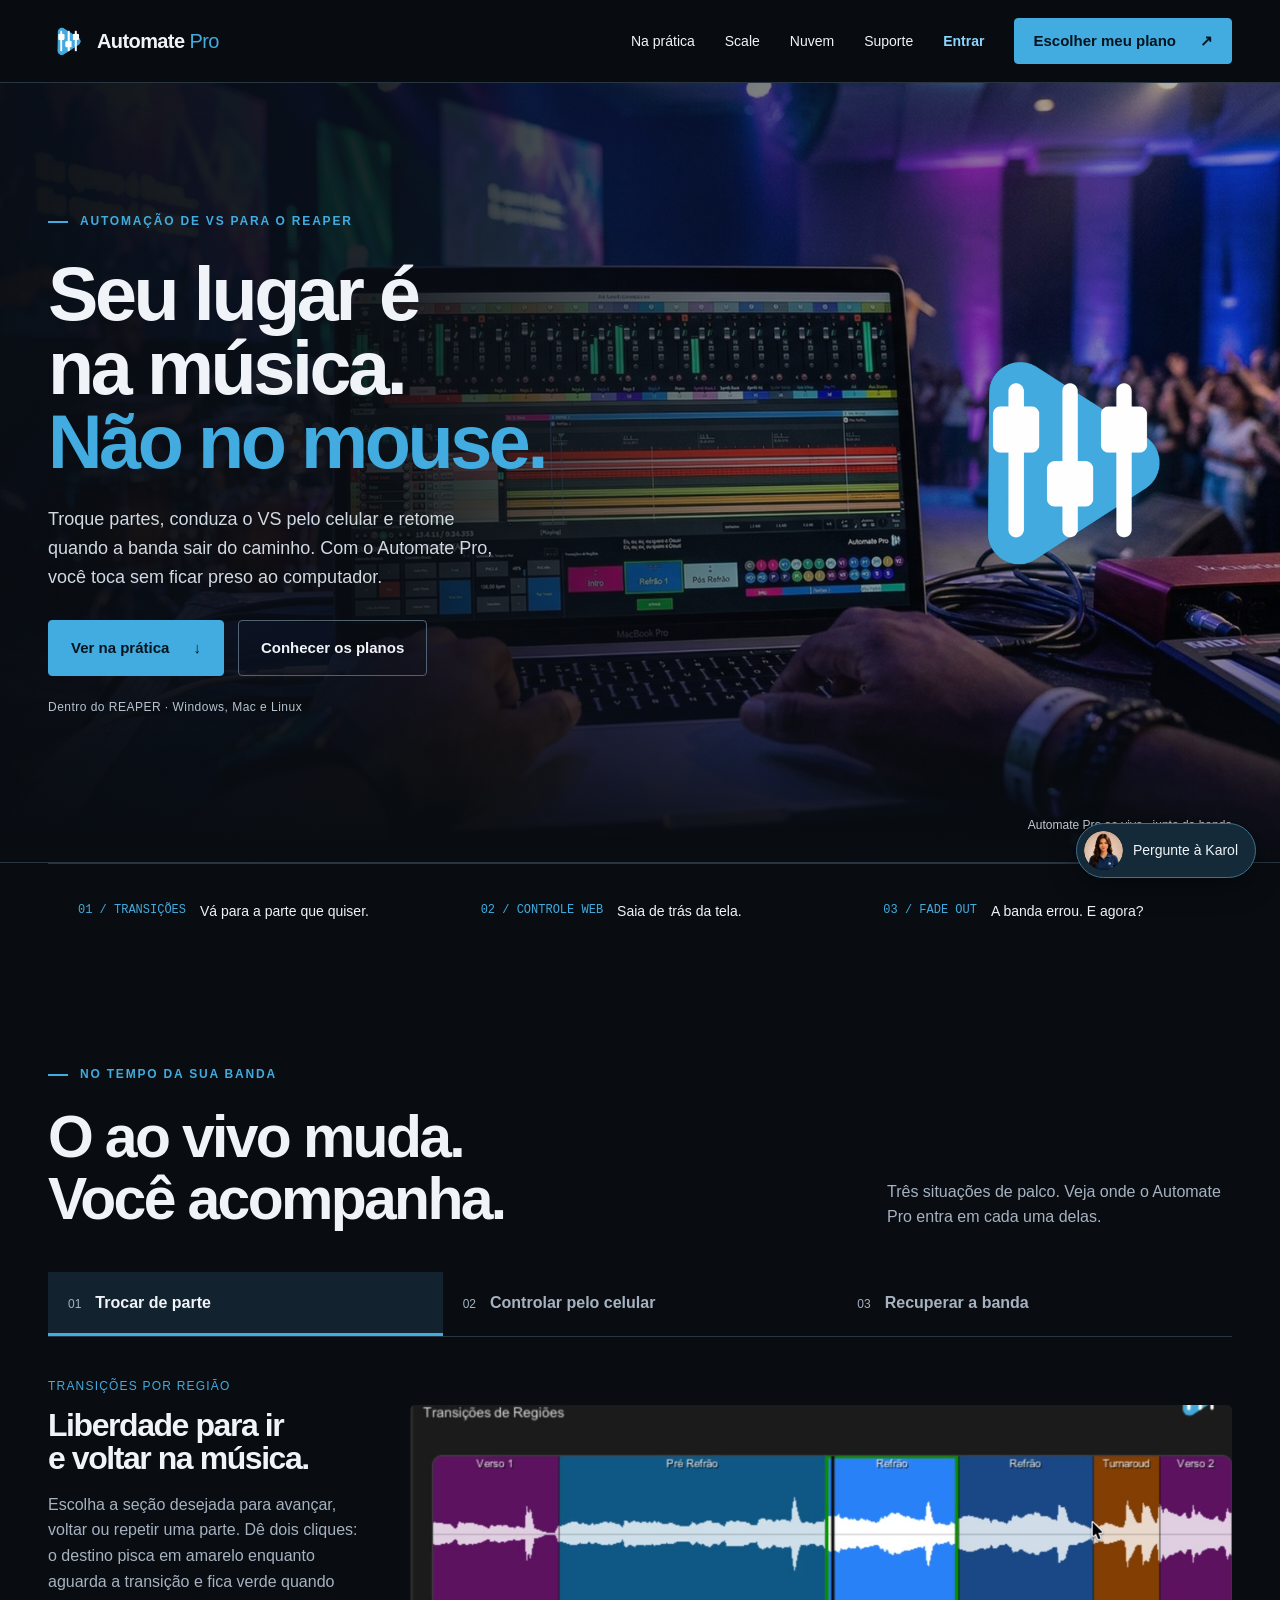
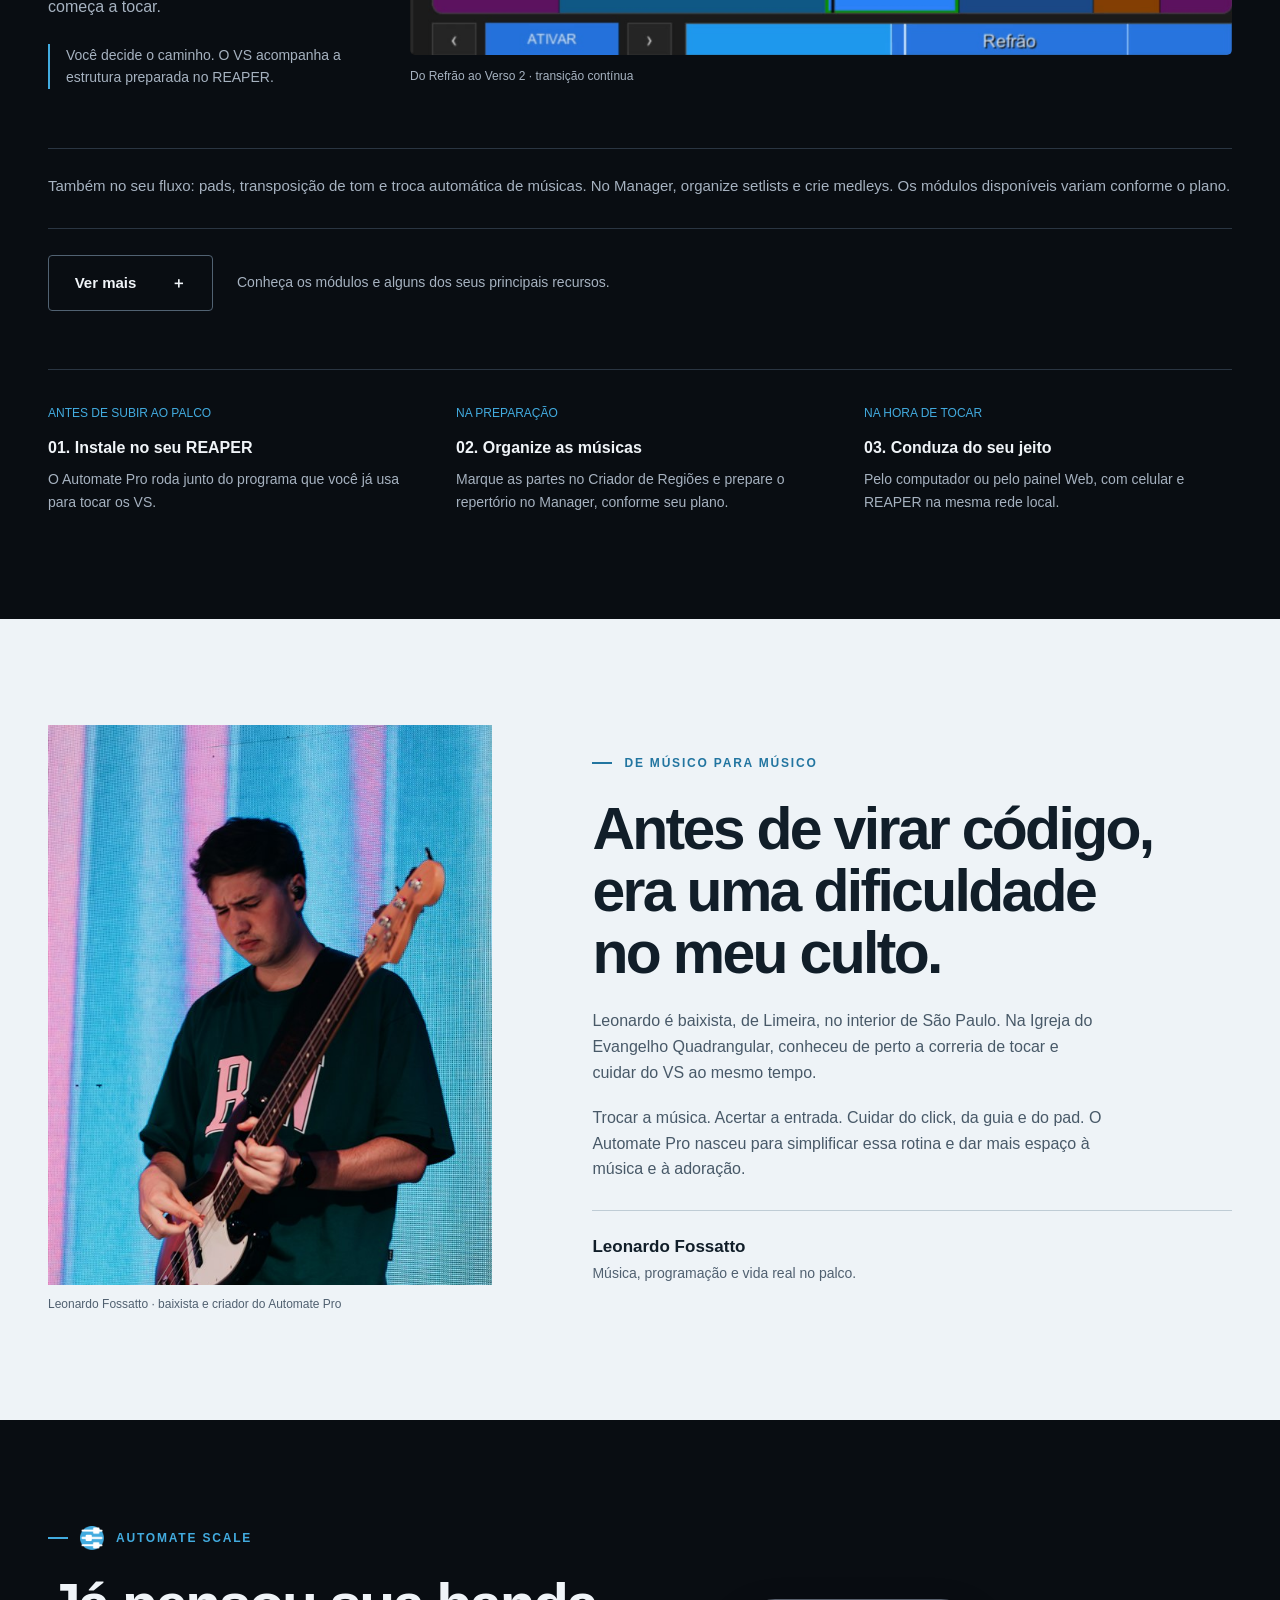
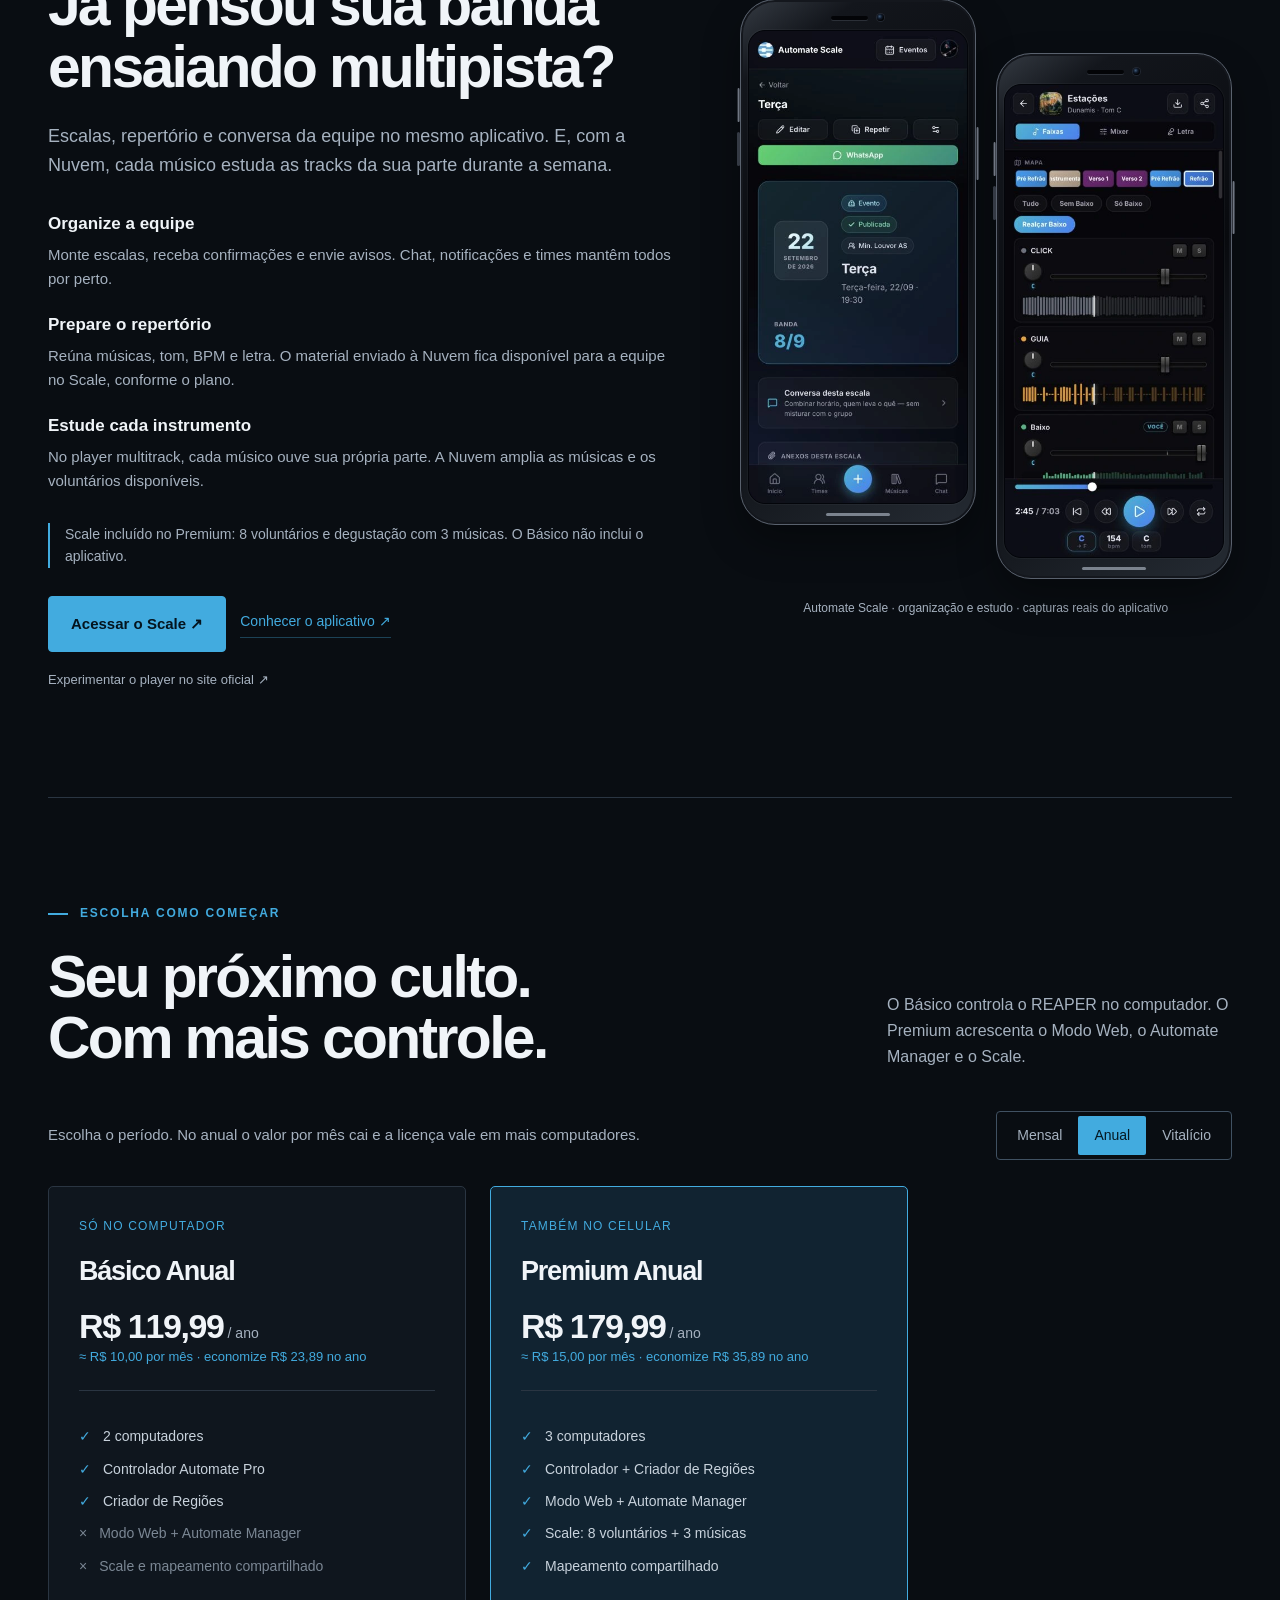
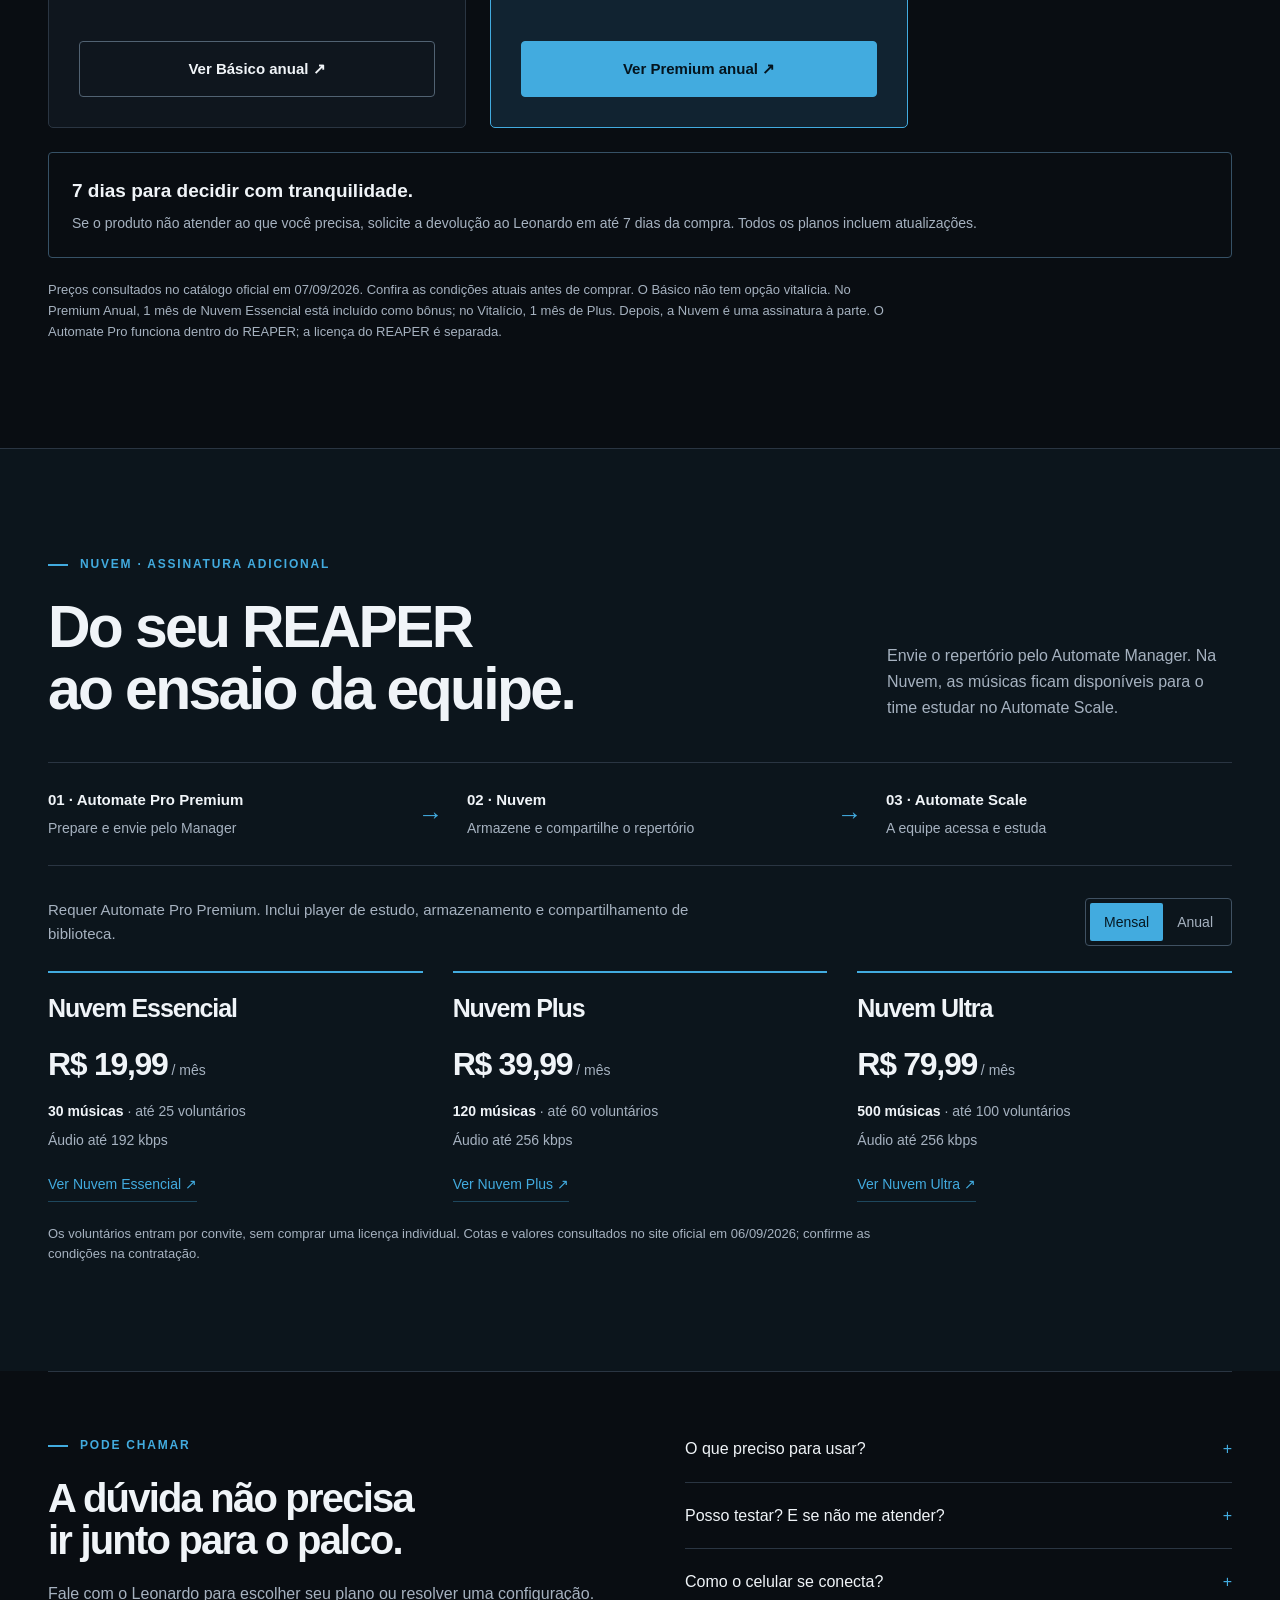
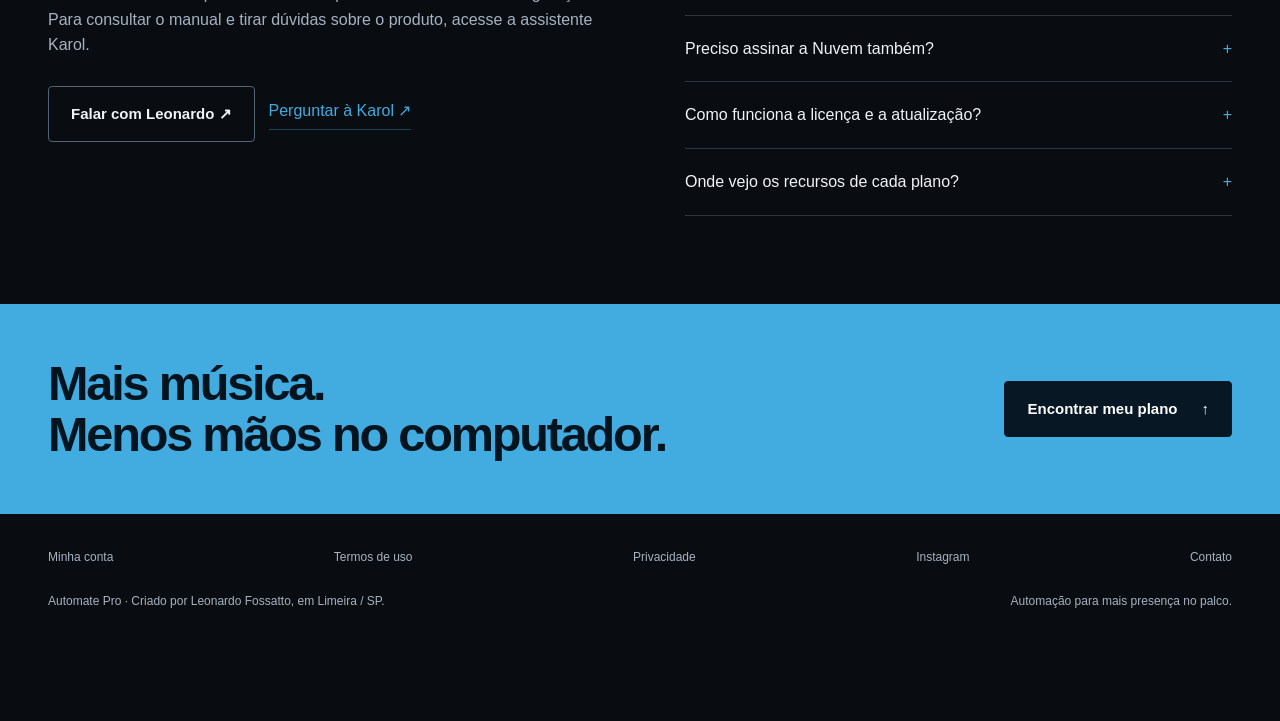
==== commit 683396bf: "Refaz pagina do Scale com capturas reais em molduras de celular" ====
--- a/index.html
+++ b/index.html
@@ -48,6 +48,7 @@
 </style>
 <link rel="canonical" href="https://www.reaperautomate.com/">
 <style>.plan-top{display:flex;gap:40px;justify-content:space-between;align-items:center;margin:0 0 26px}.plan-top p{max-width:620px;font-size:15px}.plan-cycle{display:flex;flex:none;border:1px solid #405162;border-radius:4px;padding:4px}.plan-cycle button{border:0;background:transparent;color:var(--muted);padding:8px 16px;font-size:14px;border-radius:2px}.plan-cycle button[aria-pressed=true]{background:var(--blue);color:#051822}.plans{grid-template-columns:repeat(2,minmax(0,1fr));gap:24px;max-width:860px}.plan-sub{font-size:13px;color:var(--blue);margin-top:-6px;min-height:20px}.plan li.no,.plan li.no:before{color:#7b8794}.plan li.no:before{content:"×"}.basic button.text-link{background:transparent;border:0;border-bottom:1px solid #42abdf55;padding:0 0 5px;font-size:14px;color:var(--blue);white-space:nowrap;cursor:pointer}@media(max-width:700px){.plan-top{display:block}.plan-top p{max-width:none}.plan-cycle{display:inline-flex;margin-top:18px}.plans{grid-template-columns:1fr;gap:16px;max-width:none}}</style>
+<link rel="stylesheet" href="css/scale-phone-embeds.css">
 </head>
 <body>
 <div class="progress" aria-hidden="true"></div>
@@ -63,7 +64,7 @@
 <div class="features-details" id="features-details" hidden><div class="features-intro"><div class="eyebrow">Por dentro dos módulos</div><h3>Cada módulo tem seu papel.</h3><p>Veja alguns destaques de preparação, organização e controle em telas reais. Esta é uma seleção: há outros recursos além dos demonstrados aqui, e a disponibilidade varia conforme o plano.</p></div><div class="features-grid">
 <section class="feature-module" aria-labelledby="modulo-pro"><header class="module-heading"><div class="eyebrow">MÓDULO 01</div><h3 id="modulo-pro">Automate Pro</h3><p>O controlador para conduzir o VS no REAPER. O menu principal reúne o acesso às ferramentas; durante a execução, o controlador acompanha as partes da música e os comandos do palco.</p></header><p class="module-context">As transições e o Fade Out estão nas demonstrações acima. Aqui, conheça também a Karol, acessada pelo menu principal.</p><article class="feature-detail" id="recurso-ia"><div class="feature-copy"><div class="feature-kicker">Destaque · Karol no REAPER</div><h4>Do pedido aos ajustes.</h4><p>Abra a Karol no menu principal e converse com ela dentro do REAPER. Ela pergunta o instrumento, a faixa e a intensidade para orientar o próximo passo.</p><p>Neste exemplo, a conversa retorna ajustes de equalização e compressor para o violão. A IA também ajuda no controle do REAPER e na criação de ações para o seu fluxo.</p></div><div class="feature-media"><figure id="video-ia-karol-faixa"><video class="feature-video" data-src="media/ia-karol-faixa.mp4" poster="media/ia-karol-faixa.jpg" muted loop playsinline preload="none" tabindex="0" aria-label="Karol ajustando uma faixa. Toque ou pressione espaço para pausar ou reproduzir."></video><figcaption>Karol dentro do REAPER: instrumento, faixa e intensidade → retorno de EQ e compressor · esperas encurtadas.</figcaption></figure></div></article></section><section class="feature-module" aria-labelledby="modulo-manager"><header class="module-heading"><div class="eyebrow">MÓDULO 02</div><h3 id="modulo-manager">Automate Manager</h3><p>O espaço para gerenciar a biblioteca e preparar o repertório. Reúna músicas, organize setlists e acesse ferramentas de preparação, como o separador de stems.</p></header><article class="feature-detail" id="recurso-biblioteca"><div class="feature-copy"><div class="feature-kicker">Destaques · Biblioteca e setlist</div><h4>Da biblioteca ao setlist.</h4><p>Percorra as músicas da biblioteca e da Nuvem, com capas e informações do repertório à vista.</p><p>Ao importar uma escala do Automate Scale, as músicas chegam ao setlist do Manager. Na demonstração, duas músicas entram na lista.</p><a class="text-link" href="#nuvem">Entender a Nuvem ↗</a></div><div class="feature-media"><div class="feature-views" aria-label="Vistas da ferramenta"><button type="button" data-feature-view="biblioteca-nuvem" aria-controls="video-biblioteca-nuvem" aria-pressed="true">Biblioteca e Nuvem</button><button type="button" data-feature-view="setlist-scale" aria-controls="video-setlist-scale" aria-pressed="false">Setlist do Scale</button></div><figure id="video-biblioteca-nuvem"><video class="feature-video" data-src="media/biblioteca-nuvem.mp4" poster="media/biblioteca-nuvem.jpg" muted loop playsinline preload="none" tabindex="0" aria-label="Biblioteca e Nuvem. Toque ou pressione espaço para pausar ou reproduzir."></video><figcaption>Navegação real pela biblioteca e pelo repertório na Nuvem.</figcaption></figure><figure id="video-setlist-scale" hidden><video class="feature-video" data-src="media/setlist-scale.mp4" poster="media/setlist-scale.jpg" muted loop playsinline preload="none" tabindex="0" aria-label="Setlist do Scale. Toque ou pressione espaço para pausar ou reproduzir."></video><figcaption>Seleção de uma escala e importação de duas músicas para o setlist.</figcaption></figure></div></article><article class="feature-detail" id="recurso-stems"><div class="feature-copy"><div class="feature-kicker">Destaque · Separador de stems</div><h4>Escolha o que quer separar.</h4><p>Selecione o áudio, defina a qualidade e escolha os instrumentos que quer receber em faixas separadas.</p><p>As opções de bateria permitem detalhar a preparação antes de iniciar o processamento.</p></div><div class="feature-media"><figure id="video-stems-preparacao"><video class="feature-video" data-src="media/stems-preparacao.mp4" poster="media/stems-preparacao.jpg" muted loop playsinline preload="none" tabindex="0" aria-label="Preparação de stems. Toque ou pressione espaço para pausar ou reproduzir."></video><figcaption>Escolha de qualidade e instrumentos · preparação antes da separação.</figcaption></figure></div></article></section><section class="feature-module" aria-labelledby="modulo-criador"><header class="module-heading"><div class="eyebrow">MÓDULO 03</div><h3 id="modulo-criador">Criador de Regiões</h3><p>Prepara a estrutura da música no projeto: nomeia e divide as seções que o Automate Pro usa nas transições.</p></header><article class="feature-detail" id="recurso-regioes"><div class="feature-copy"><div class="feature-kicker">Destaque · Seções da música</div><h4>Dê nome às partes da música.</h4><p>Posicione os marcos e escolha Intro, Verso, Refrão e outras seções no menu. As regiões organizam o caminho das transições.</p><p>No modo por marcadores, cada região vai de um marco ao próximo. O último marcador precisa de um limite seguinte para formar um trecho; marcadores de ações não viram regiões musicais.</p></div><div class="feature-media"><figure id="video-criador-regioes-real"><video class="feature-video" data-src="media/criador-regioes-real.mp4" poster="media/criador-regioes-real.jpg" muted loop playsinline preload="none" tabindex="0" aria-label="Criador de Regiões. Toque ou pressione espaço para pausar ou reproduzir."></video><figcaption>Escolha de seções no menu e formação das regiões na linha do tempo.</figcaption></figure></div></article></section><section class="feature-module" aria-labelledby="modulo-web"><header class="module-heading"><div class="eyebrow">MÓDULO 04</div><h3 id="modulo-web">Modo Web</h3><p>Leva o controle do Automate Pro ao navegador. Com o dispositivo na mesma rede do computador, acompanhe o repertório e acesse os controles de reprodução, mixer e efeitos.</p></header><article class="feature-detail" id="recurso-web"><div class="feature-copy"><div class="feature-kicker">Destaques · Painel, mixer e efeitos</div><h4>O painel acompanha você.</h4><p>Acompanhe a reprodução, as partes e a letra; acesse os canais do mixer pelo navegador, na mesma rede do computador.</p><p>No equalizador, mova os pontos para ajustar as bandas e acompanhe o espectro em tempo real.</p><div class="feature-effects"><h5>Efeitos no painel</h5><ul><li>Equalizador</li><li>Compressor</li><li>Gate</li><li>De-esser</li><li>Delay</li><li>EQ Console</li><li>Volume</li></ul><p>O projeto e o processamento continuam no REAPER.</p></div></div><div class="feature-media"><div class="feature-views" aria-label="Vistas da ferramenta"><button type="button" data-feature-view="web-equalizador" aria-controls="video-web-equalizador" aria-pressed="true">Equalizador</button><button type="button" data-feature-view="web-painel-real" aria-controls="video-web-painel-real" aria-pressed="false">Painel</button><button type="button" data-feature-view="web-mixer-real" aria-controls="video-web-mixer-real" aria-pressed="false">Mixer</button></div><figure id="video-web-equalizador"><video class="feature-video" data-src="media/web-equalizador.mp4" poster="media/web-equalizador.jpg" muted loop playsinline preload="none" tabindex="0" aria-label="Equalizador. Toque ou pressione espaço para pausar ou reproduzir."></video><figcaption>Ajustes das bandas com o espectro em movimento.</figcaption></figure><figure id="video-web-painel-real" hidden><video class="feature-video" data-src="media/web-painel-real.mp4" poster="media/web-painel-real.jpg" muted loop playsinline preload="none" tabindex="0" aria-label="Painel. Toque ou pressione espaço para pausar ou reproduzir."></video><figcaption>Reprodução, partes da música e letra no painel Web.</figcaption></figure><figure id="video-web-mixer-real" hidden><video class="feature-video" data-src="media/web-mixer-real.mp4" poster="media/web-mixer-real.jpg" muted loop playsinline preload="none" tabindex="0" aria-label="Mixer. Toque ou pressione espaço para pausar ou reproduzir."></video><figcaption>Navegação pelos canais do mixer Web.</figcaption></figure></div></article></section></div><div class="features-bottom"><a class="text-link" href="#planos">Compare o que cada plano inclui ↗</a><button class="features-close" type="button">Ver menos ↑</button></div></div><div class="setup"><div><small>ANTES DE SUBIR AO PALCO</small><b>01. Instale no seu REAPER</b><p>O Automate Pro roda junto do programa que você já usa para tocar os VS.</p></div><div><small>NA PREPARAÇÃO</small><b>02. Organize as músicas</b><p>Marque as partes no Criador de Regiões e prepare o repertório no Manager, conforme seu plano.</p></div><div><small>NA HORA DE TOCAR</small><b>03. Conduza do seu jeito</b><p>Pelo computador ou pelo painel Web, com celular e REAPER na mesma rede local.</p></div></div></section>
 <section class="story section" id="quem-criou"><span id="sobre"></span><div class="wrap story-inner"><figure class="portrait"><img src="assets/leonardo.jpg" alt="Leonardo Fossatto tocando baixo" loading="lazy"><figcaption>Leonardo Fossatto · baixista e criador do Automate Pro</figcaption></figure><div><div class="eyebrow">De músico para músico</div><h2>Antes de virar código,<br>era uma dificuldade<br>no meu culto.</h2><p>Leonardo é baixista, de Limeira, no interior de São Paulo. Na Igreja do Evangelho Quadrangular, conheceu de perto a correria de tocar e cuidar do VS ao mesmo tempo.</p><p>Trocar a música. Acertar a entrada. Cuidar do click, da guia e do pad. O Automate Pro nasceu para simplificar essa rotina e dar mais espaço à música e à adoração.</p><div class="signature"><b>Leonardo Fossatto</b><span>Música, programação e vida real no palco.</span></div></div></div></section>
-<section class="section wrap scale-section" id="scale"><div class="scale-grid"><div><div class="eyebrow"><img src="assets/scale-logo.png" alt="" width="24" height="24"> Automate Scale</div><h2>Já pensou sua banda<br>ensaiando multipista?</h2><p class="scale-lead">Escalas, repertório e conversa da equipe no mesmo aplicativo. E, com a Nuvem, cada músico estuda as tracks da sua parte durante a semana.</p><div class="scale-points"><div><b>Organize a equipe</b><p>Monte escalas, receba confirmações e envie avisos. Chat, notificações e times mantêm todos por perto.</p></div><div><b>Prepare o repertório</b><p>Reúna músicas, tom, BPM e letra. O material enviado à Nuvem fica disponível para a equipe no Scale, conforme o plano.</p></div><div><b>Estude cada instrumento</b><p>No player multitrack, cada músico ouve sua própria parte. A Nuvem amplia as músicas e os voluntários disponíveis.</p></div></div><p class="inclusion">Scale incluído no Premium: 8 voluntários e degustação com 3 músicas. O Básico não inclui o aplicativo.</p><div class="actions"><a class="btn" href="https://scale.reaperautomate.com" target="_blank" rel="noopener">Acessar o Scale ↗</a><a class="text-link" href="https://www.reaperautomate.com/scale.html" target="_blank" rel="noopener">Conhecer o aplicativo ↗</a></div><a class="scale-demo" href="https://scale.reaperautomate.com/demo" target="_blank" rel="noopener">Experimentar o player no site oficial ↗</a></div><figure class="scale-shots"><img src="assets/scale-inicio.jpg" alt="Tela inicial do Automate Scale com escala e agenda" loading="lazy"><img src="assets/scale-player.webp" alt="Player multitrack do Automate Scale para estudar as músicas" loading="lazy"><figcaption>Automate Scale · organização e estudo no celular</figcaption></figure></div></section><section class="section wrap" id="planos"><div class="eyebrow">Escolha como começar</div><div class="section-head"><h2>Seu próximo culto.<br>Com mais controle.</h2><p>O Básico controla o REAPER no computador. O Premium acrescenta o Modo Web, o Automate Manager e o Scale.</p></div><div class="plan-top"><p>Escolha o período. No anual o valor por mês cai e a licença vale em mais computadores.</p><div class="plan-cycle" role="group" aria-label="Período de pagamento do Automate Pro"><button type="button" data-plan-cycle="mensal" aria-pressed="false">Mensal</button><button type="button" data-plan-cycle="anual" aria-pressed="true">Anual</button><button type="button" data-plan-cycle="vitalicio" aria-pressed="false">Vitalício</button></div></div><div class="plans" data-plan-panel="mensal" hidden><article class="plan"><div class="plan-kicker">Só no computador</div><h3>Básico Mensal</h3><p><strong class="price">R$ 11,99</strong><span class="period"> / mês</span></p><div class="plan-sub">Renova todo mês · cancele quando quiser</div><ul><li>1 computador</li><li>Controlador Automate Pro</li><li>Criador de Regiões</li><li class="no">Modo Web + Automate Manager</li><li class="no">Scale e mapeamento compartilhado</li></ul><a class="btn secondary" href="/comprar.html#planos" target="_blank" rel="noopener">Ver Básico mensal ↗</a></article><article class="plan featured"><div class="plan-kicker">Também no celular</div><h3>Premium Mensal</h3><p><strong class="price">R$ 17,99</strong><span class="period"> / mês</span></p><div class="plan-sub">Renova todo mês · cancele quando quiser</div><ul><li>1 computador</li><li>Controlador + Criador de Regiões</li><li>Modo Web + Automate Manager</li><li>Scale: 8 voluntários + 3 músicas</li><li>Mapeamento compartilhado</li></ul><a class="btn" href="/comprar.html#planos" target="_blank" rel="noopener">Ver Premium mensal ↗</a></article></div><div class="plans" data-plan-panel="anual"><article class="plan"><div class="plan-kicker">Só no computador</div><h3>Básico Anual</h3><p><strong class="price">R$ 119,99</strong><span class="period"> / ano</span></p><div class="plan-sub">≈ R$ 10,00 por mês · economize R$ 23,89 no ano</div><ul><li>2 computadores</li><li>Controlador Automate Pro</li><li>Criador de Regiões</li><li class="no">Modo Web + Automate Manager</li><li class="no">Scale e mapeamento compartilhado</li></ul><a class="btn secondary" href="/comprar.html#planos" target="_blank" rel="noopener">Ver Básico anual ↗</a></article><article class="plan featured"><div class="plan-kicker">Também no celular</div><h3>Premium Anual</h3><p><strong class="price">R$ 179,99</strong><span class="period"> / ano</span></p><div class="plan-sub">≈ R$ 15,00 por mês · economize R$ 35,89 no ano</div><ul><li>3 computadores</li><li>Controlador + Criador de Regiões</li><li>Modo Web + Automate Manager</li><li>Scale: 8 voluntários + 3 músicas</li><li>Mapeamento compartilhado</li></ul><a class="btn" href="/comprar.html#planos" target="_blank" rel="noopener">Ver Premium anual ↗</a></article></div><div class="plans" data-plan-panel="vitalicio" hidden><article class="plan featured"><div class="plan-kicker">Também no celular</div><h3>Premium Vitalício</h3><p><strong class="price">R$ 397</strong><span class="period"> · uma vez</span></p><div class="plan-sub">Pagamento único · sem renovação</div><ul><li>3 computadores</li><li>Controlador + Criador de Regiões</li><li>Modo Web + Automate Manager</li><li>Scale: 8 voluntários + 3 músicas</li><li>Mapeamento compartilhado</li></ul><a class="btn" href="/comprar.html#planos" target="_blank" rel="noopener">Ver Premium vitalício ↗</a></article></div><div class="basic" data-plan-panel="mensal" hidden><b>No ano sai mais barato.</b><p>Básico: R$ 119,99 no ano em vez de R$ 143,88 — e passa de 1 para 2 computadores. Premium: R$ 179,99 em vez de R$ 215,88, com 3 computadores.</p><button type="button" class="text-link" data-goto-cycle="anual">Ver os planos anuais</button></div><div class="basic" data-plan-panel="vitalicio" hidden><b>O Básico não tem vitalício.</b><p>Ele existe só como assinatura: R$ 11,99 por mês (1 computador) ou R$ 119,99 por ano (2 computadores). O pagamento único é do Premium.</p><button type="button" class="text-link" data-goto-cycle="anual">Ver o Básico anual</button></div><div class="guarantee"><b>7 dias para decidir com tranquilidade.</b><p>Se o produto não atender ao que você precisa, solicite a devolução ao Leonardo em até 7 dias da compra. Todos os planos incluem atualizações.</p></div><p class="plan-note">Preços consultados no catálogo oficial em 07/09/2026. Confira as condições atuais antes de comprar. O Básico não tem opção vitalícia. No Premium Anual, 1 mês de Nuvem Essencial está incluído como bônus; no Vitalício, 1 mês de Plus. Depois, a Nuvem é uma assinatura à parte. O Automate Pro funciona dentro do REAPER; a licença do REAPER é separada.</p></section>
+<section class="section wrap scale-section" id="scale"><div class="scale-grid"><div><div class="eyebrow"><img src="assets/scale-logo.png" alt="" width="24" height="24"> Automate Scale</div><h2>Já pensou sua banda<br>ensaiando multipista?</h2><p class="scale-lead">Escalas, repertório e conversa da equipe no mesmo aplicativo. E, com a Nuvem, cada músico estuda as tracks da sua parte durante a semana.</p><div class="scale-points"><div><b>Organize a equipe</b><p>Monte escalas, receba confirmações e envie avisos. Chat, notificações e times mantêm todos por perto.</p></div><div><b>Prepare o repertório</b><p>Reúna músicas, tom, BPM e letra. O material enviado à Nuvem fica disponível para a equipe no Scale, conforme o plano.</p></div><div><b>Estude cada instrumento</b><p>No player multitrack, cada músico ouve sua própria parte. A Nuvem amplia as músicas e os voluntários disponíveis.</p></div></div><p class="inclusion">Scale incluído no Premium: 8 voluntários e degustação com 3 músicas. O Básico não inclui o aplicativo.</p><div class="actions"><a class="btn" href="https://scale.reaperautomate.com" target="_blank" rel="noopener">Acessar o Scale ↗</a><a class="text-link" href="scale.html">Conhecer o aplicativo ↗</a></div><a class="scale-demo" href="https://scale.reaperautomate.com/demo" target="_blank" rel="noopener">Experimentar o player no site oficial ↗</a></div><figure class="scale-shots"><div class="phone-shell"><div class="phone-top" aria-hidden="true"><span class="phone-speaker"></span><span class="phone-camera"></span></div><div class="phone-screen"><img src="img/scale/conta-real/escala-resumo.webp" alt="Resumo da escala no celular com data, horário e equipe" width="390" height="844" loading="lazy"></div><div class="phone-bottom" aria-hidden="true"><span></span></div></div><div class="phone-shell"><div class="phone-top" aria-hidden="true"><span class="phone-speaker"></span><span class="phone-camera"></span></div><div class="phone-screen"><img src="img/scale/conta-real/player-faixas.webp" alt="Player multitrack do Scale com as faixas de Estações" width="390" height="844" loading="lazy"></div><div class="phone-bottom" aria-hidden="true"><span></span></div></div><figcaption>Automate Scale · organização e estudo · capturas reais do aplicativo</figcaption></figure></div></section><section class="section wrap" id="planos"><div class="eyebrow">Escolha como começar</div><div class="section-head"><h2>Seu próximo culto.<br>Com mais controle.</h2><p>O Básico controla o REAPER no computador. O Premium acrescenta o Modo Web, o Automate Manager e o Scale.</p></div><div class="plan-top"><p>Escolha o período. No anual o valor por mês cai e a licença vale em mais computadores.</p><div class="plan-cycle" role="group" aria-label="Período de pagamento do Automate Pro"><button type="button" data-plan-cycle="mensal" aria-pressed="false">Mensal</button><button type="button" data-plan-cycle="anual" aria-pressed="true">Anual</button><button type="button" data-plan-cycle="vitalicio" aria-pressed="false">Vitalício</button></div></div><div class="plans" data-plan-panel="mensal" hidden><article class="plan"><div class="plan-kicker">Só no computador</div><h3>Básico Mensal</h3><p><strong class="price">R$ 11,99</strong><span class="period"> / mês</span></p><div class="plan-sub">Renova todo mês · cancele quando quiser</div><ul><li>1 computador</li><li>Controlador Automate Pro</li><li>Criador de Regiões</li><li class="no">Modo Web + Automate Manager</li><li class="no">Scale e mapeamento compartilhado</li></ul><a class="btn secondary" href="/comprar.html#planos" target="_blank" rel="noopener">Ver Básico mensal ↗</a></article><article class="plan featured"><div class="plan-kicker">Também no celular</div><h3>Premium Mensal</h3><p><strong class="price">R$ 17,99</strong><span class="period"> / mês</span></p><div class="plan-sub">Renova todo mês · cancele quando quiser</div><ul><li>1 computador</li><li>Controlador + Criador de Regiões</li><li>Modo Web + Automate Manager</li><li>Scale: 8 voluntários + 3 músicas</li><li>Mapeamento compartilhado</li></ul><a class="btn" href="/comprar.html#planos" target="_blank" rel="noopener">Ver Premium mensal ↗</a></article></div><div class="plans" data-plan-panel="anual"><article class="plan"><div class="plan-kicker">Só no computador</div><h3>Básico Anual</h3><p><strong class="price">R$ 119,99</strong><span class="period"> / ano</span></p><div class="plan-sub">≈ R$ 10,00 por mês · economize R$ 23,89 no ano</div><ul><li>2 computadores</li><li>Controlador Automate Pro</li><li>Criador de Regiões</li><li class="no">Modo Web + Automate Manager</li><li class="no">Scale e mapeamento compartilhado</li></ul><a class="btn secondary" href="/comprar.html#planos" target="_blank" rel="noopener">Ver Básico anual ↗</a></article><article class="plan featured"><div class="plan-kicker">Também no celular</div><h3>Premium Anual</h3><p><strong class="price">R$ 179,99</strong><span class="period"> / ano</span></p><div class="plan-sub">≈ R$ 15,00 por mês · economize R$ 35,89 no ano</div><ul><li>3 computadores</li><li>Controlador + Criador de Regiões</li><li>Modo Web + Automate Manager</li><li>Scale: 8 voluntários + 3 músicas</li><li>Mapeamento compartilhado</li></ul><a class="btn" href="/comprar.html#planos" target="_blank" rel="noopener">Ver Premium anual ↗</a></article></div><div class="plans" data-plan-panel="vitalicio" hidden><article class="plan featured"><div class="plan-kicker">Também no celular</div><h3>Premium Vitalício</h3><p><strong class="price">R$ 397</strong><span class="period"> · uma vez</span></p><div class="plan-sub">Pagamento único · sem renovação</div><ul><li>3 computadores</li><li>Controlador + Criador de Regiões</li><li>Modo Web + Automate Manager</li><li>Scale: 8 voluntários + 3 músicas</li><li>Mapeamento compartilhado</li></ul><a class="btn" href="/comprar.html#planos" target="_blank" rel="noopener">Ver Premium vitalício ↗</a></article></div><div class="basic" data-plan-panel="mensal" hidden><b>No ano sai mais barato.</b><p>Básico: R$ 119,99 no ano em vez de R$ 143,88 — e passa de 1 para 2 computadores. Premium: R$ 179,99 em vez de R$ 215,88, com 3 computadores.</p><button type="button" class="text-link" data-goto-cycle="anual">Ver os planos anuais</button></div><div class="basic" data-plan-panel="vitalicio" hidden><b>O Básico não tem vitalício.</b><p>Ele existe só como assinatura: R$ 11,99 por mês (1 computador) ou R$ 119,99 por ano (2 computadores). O pagamento único é do Premium.</p><button type="button" class="text-link" data-goto-cycle="anual">Ver o Básico anual</button></div><div class="guarantee"><b>7 dias para decidir com tranquilidade.</b><p>Se o produto não atender ao que você precisa, solicite a devolução ao Leonardo em até 7 dias da compra. Todos os planos incluem atualizações.</p></div><p class="plan-note">Preços consultados no catálogo oficial em 07/09/2026. Confira as condições atuais antes de comprar. O Básico não tem opção vitalícia. No Premium Anual, 1 mês de Nuvem Essencial está incluído como bônus; no Vitalício, 1 mês de Plus. Depois, a Nuvem é uma assinatura à parte. O Automate Pro funciona dentro do REAPER; a licença do REAPER é separada.</p></section>
 <section id="nuvem" class="section cloud-section"><div class="wrap"><div class="eyebrow">Nuvem · assinatura adicional</div><div class="section-head"><h2>Do seu REAPER<br>ao ensaio da equipe.</h2><p>Envie o repertório pelo Automate Manager. Na Nuvem, as músicas ficam disponíveis para o time estudar no Automate Scale.</p></div><div class="cloud-route"><span><b>01 · Automate Pro Premium</b>Prepare e envie pelo Manager</span><span aria-hidden="true">→</span><span><b>02 · Nuvem</b>Armazene e compartilhe o repertório</span><span aria-hidden="true">→</span><span><b>03 · Automate Scale</b>A equipe acessa e estuda</span></div><div class="cloud-top"><p>Requer Automate Pro Premium. Inclui player de estudo, armazenamento e compartilhamento de biblioteca.</p><div class="cloud-cycle" role="group" aria-label="Período de pagamento da Nuvem"><button type="button" data-cloud="mensal" aria-pressed="true">Mensal</button><button type="button" data-cloud="anual" aria-pressed="false">Anual</button></div></div><div class="cloud-plans"><article><h3>Nuvem Essencial</h3><p class="cloud-price"><b data-month="19,99" data-year="199,99">R$ 19,99</b><span class="cloud-period"> / mês</span></p><p><strong>30 músicas</strong> · até 25 voluntários</p><p class="cloud-quality">Áudio até 192 kbps</p><a href="/comprar.html#nuvemGrid" target="_blank" rel="noopener" class="text-link">Ver Nuvem Essencial ↗</a></article><article><h3>Nuvem Plus</h3><p class="cloud-price"><b data-month="39,99" data-year="399,99">R$ 39,99</b><span class="cloud-period"> / mês</span></p><p><strong>120 músicas</strong> · até 60 voluntários</p><p class="cloud-quality">Áudio até 256 kbps</p><a href="/comprar.html#nuvemGrid" target="_blank" rel="noopener" class="text-link">Ver Nuvem Plus ↗</a></article><article><h3>Nuvem Ultra</h3><p class="cloud-price"><b data-month="79,99" data-year="799,99">R$ 79,99</b><span class="cloud-period"> / mês</span></p><p><strong>500 músicas</strong> · até 100 voluntários</p><p class="cloud-quality">Áudio até 256 kbps</p><a href="/comprar.html#nuvemGrid" target="_blank" rel="noopener" class="text-link">Ver Nuvem Ultra ↗</a></article></div><p class="plan-note">Os voluntários entram por convite, sem comprar uma licença individual. Cotas e valores consultados no site oficial em 06/09/2026; confirme as condições na contratação.</p></div></section><section class="wrap support" id="suporte"><div><div class="eyebrow" style="margin-bottom:22px">Pode chamar</div><h2>A dúvida não precisa<br>ir junto para o palco.</h2><p>Fale com o Leonardo para escolher seu plano ou resolver uma configuração. Para consultar o manual e tirar dúvidas sobre o produto, acesse a assistente Karol.</p><div class="actions"><a class="btn secondary" href="https://wa.me/5519987054629" target="_blank" rel="noopener">Falar com Leonardo ↗</a><a class="text-link" href="https://assistente.reaperautomate.com" target="_blank" rel="noopener" style="align-self:center">Perguntar à Karol ↗</a></div></div><div class="faq"><details><summary>O que preciso para usar?</summary><p>REAPER instalado no computador. O site oficial informa compatibilidade com REAPER 6.x e 7.x em Windows, Mac e Linux, com SWS, js_ReaScriptAPI e ReaImGui instalados pelo instalador. A licença do REAPER é separada.</p></details><details><summary>Posso testar? E se não me atender?</summary><p>O Automate Pro não oferece período de teste. A compra tem garantia de 7 dias: solicite o reembolso ao Leonardo se o produto não atender ao que você precisa. <a class="text-link" href="https://www.reaperautomate.com/termos.html#4" target="_blank" rel="noopener">Ver condições</a>.</p></details><details><summary>Como o celular se conecta?</summary><p>O painel Web abre no navegador. O celular ou tablet precisa estar na mesma rede local do computador que está executando o REAPER. Não é necessário instalar um aplicativo no celular.</p></details><details><summary>Preciso assinar a Nuvem também?</summary><p>Não para usar o controlador no REAPER. A Nuvem é uma assinatura adicional que requer Premium e amplia armazenamento, compartilhamento e estudo no Scale. O Premium já inclui o Scale com 8 voluntários e 3 músicas de degustação.</p></details><details><summary>Como funciona a licença e a atualização?</summary><p>A licença é por computador, com a quantidade indicada no plano. Todos os planos incluem atualizações; o Manager faz a atualização automática no Premium. Para trocar uma ativação de computador, fale com Leonardo.</p></details><details><summary>Onde vejo os recursos de cada plano?</summary><p>Os botões acima levam à seção de planos do site oficial, com preços, módulos incluídos, limites de computadores e formas de pagamento atualizados.</p></details></div></section>
 <section class="last"><div class="wrap"><h2>Mais música.<br>Menos mãos no computador.</h2><a class="btn" href="#planos">Encontrar meu plano <span aria-hidden="true">↑</span></a></div></section>
 </main><footer><div class="wrap footer-links"><a href="https://assistente.reaperautomate.com/conta" target="_blank" rel="noopener">Minha conta</a><a href="https://www.reaperautomate.com/termos.html" target="_blank" rel="noopener">Termos de uso</a><a href="https://www.reaperautomate.com/privacidade.html" target="_blank" rel="noopener">Privacidade</a><a href="https://www.instagram.com/reaperautomatepro/" target="_blank" rel="noopener">Instagram</a><a href="https://wa.me/5519987054629" target="_blank" rel="noopener">Contato</a></div><div class="wrap"><span>Automate Pro · Criado por Leonardo Fossatto, em Limeira / SP.</span><p>Automação para mais presença no palco.</p></div></footer>
--- a/css/scale-phone-embeds.css
+++ b/css/scale-phone-embeds.css
@@ -0,0 +1,24 @@
+/* The same phone hardware used by the Scale page, scoped to its embedded section. */
+#scale .phone-shell{position:relative;width:100%;min-width:0;padding:7px 7px 0;background:linear-gradient(145deg,#353b43 0%,#13161c 12%,#080a0e 50%,#252b33 100%);border:1px solid #59616d;border-radius:35px;box-shadow:inset 0 0 0 2px #14171d,0 18px 38px #0005;isolation:isolate;overflow:visible}
+#scale .phone-shell:before,#scale .phone-shell:after{content:"";position:absolute;width:3px;border-radius:2px;background:linear-gradient(90deg,#101319,#707782,#272c34);z-index:-1}
+#scale .phone-shell:before{left:-4px;top:88px;height:34px;box-shadow:0 44px 0 #343a44}
+#scale .phone-shell:after{right:-4px;top:127px;height:53px}
+#scale .phone-top{height:23px;display:flex;align-items:center;justify-content:center;gap:9px;padding-bottom:2px}
+#scale .phone-speaker{width:37px;height:4px;border-radius:8px;background:#030407;box-shadow:0 1px 0 #454b5480}
+#scale .phone-camera{width:7px;height:7px;border-radius:50%;background:radial-gradient(circle at 38% 35%,#415b79 0%,#101b2c 35%,#020305 68%);box-shadow:0 0 0 1px #222731}
+#scale .phone-screen{border:1px solid #03050a;border-radius:17px;background:#07090e;overflow:hidden;box-shadow:0 0 0 1px #ffffff08}
+#scale .phone-screen img{display:block;width:100%;height:auto;aspect-ratio:390/844;object-fit:contain;margin:0;border:0;border-radius:0;background:#07090e}
+#scale .phone-bottom{height:20px;display:grid;place-items:center}
+#scale .phone-bottom span{width:64px;height:3px;border-radius:5px;background:#7b838e}
+#scale .scale-shots{align-items:start;gap:20px}
+#scale .scale-shots>.phone-shell:nth-child(2){margin-top:54px}
+#scale .scale-layout{grid-template-columns:minmax(0,400px) minmax(0,1fr)}
+#scale .scale-phones{display:grid;grid-template-columns:repeat(2,minmax(0,1fr));align-items:start;gap:18px;width:100%;max-width:420px;margin-inline:auto}
+#scale .scale-phones .phone-shell.up{margin:42px 0 0;transform:none}
+@media(max-width:820px){#scale .scale-layout{grid-template-columns:1fr}}
+@media(max-width:540px){
+  #scale .scale-shots,#scale .scale-phones{display:block;width:min(285px,100%);margin-inline:auto}
+  #scale .scale-shots>.phone-shell:first-child,#scale .scale-phones>.phone-shell:first-child{display:none}
+  #scale .scale-shots>.phone-shell:nth-child(2),#scale .scale-phones .phone-shell.up{margin:0}
+  #scale .scale-shots figcaption{margin-top:18px}
+}
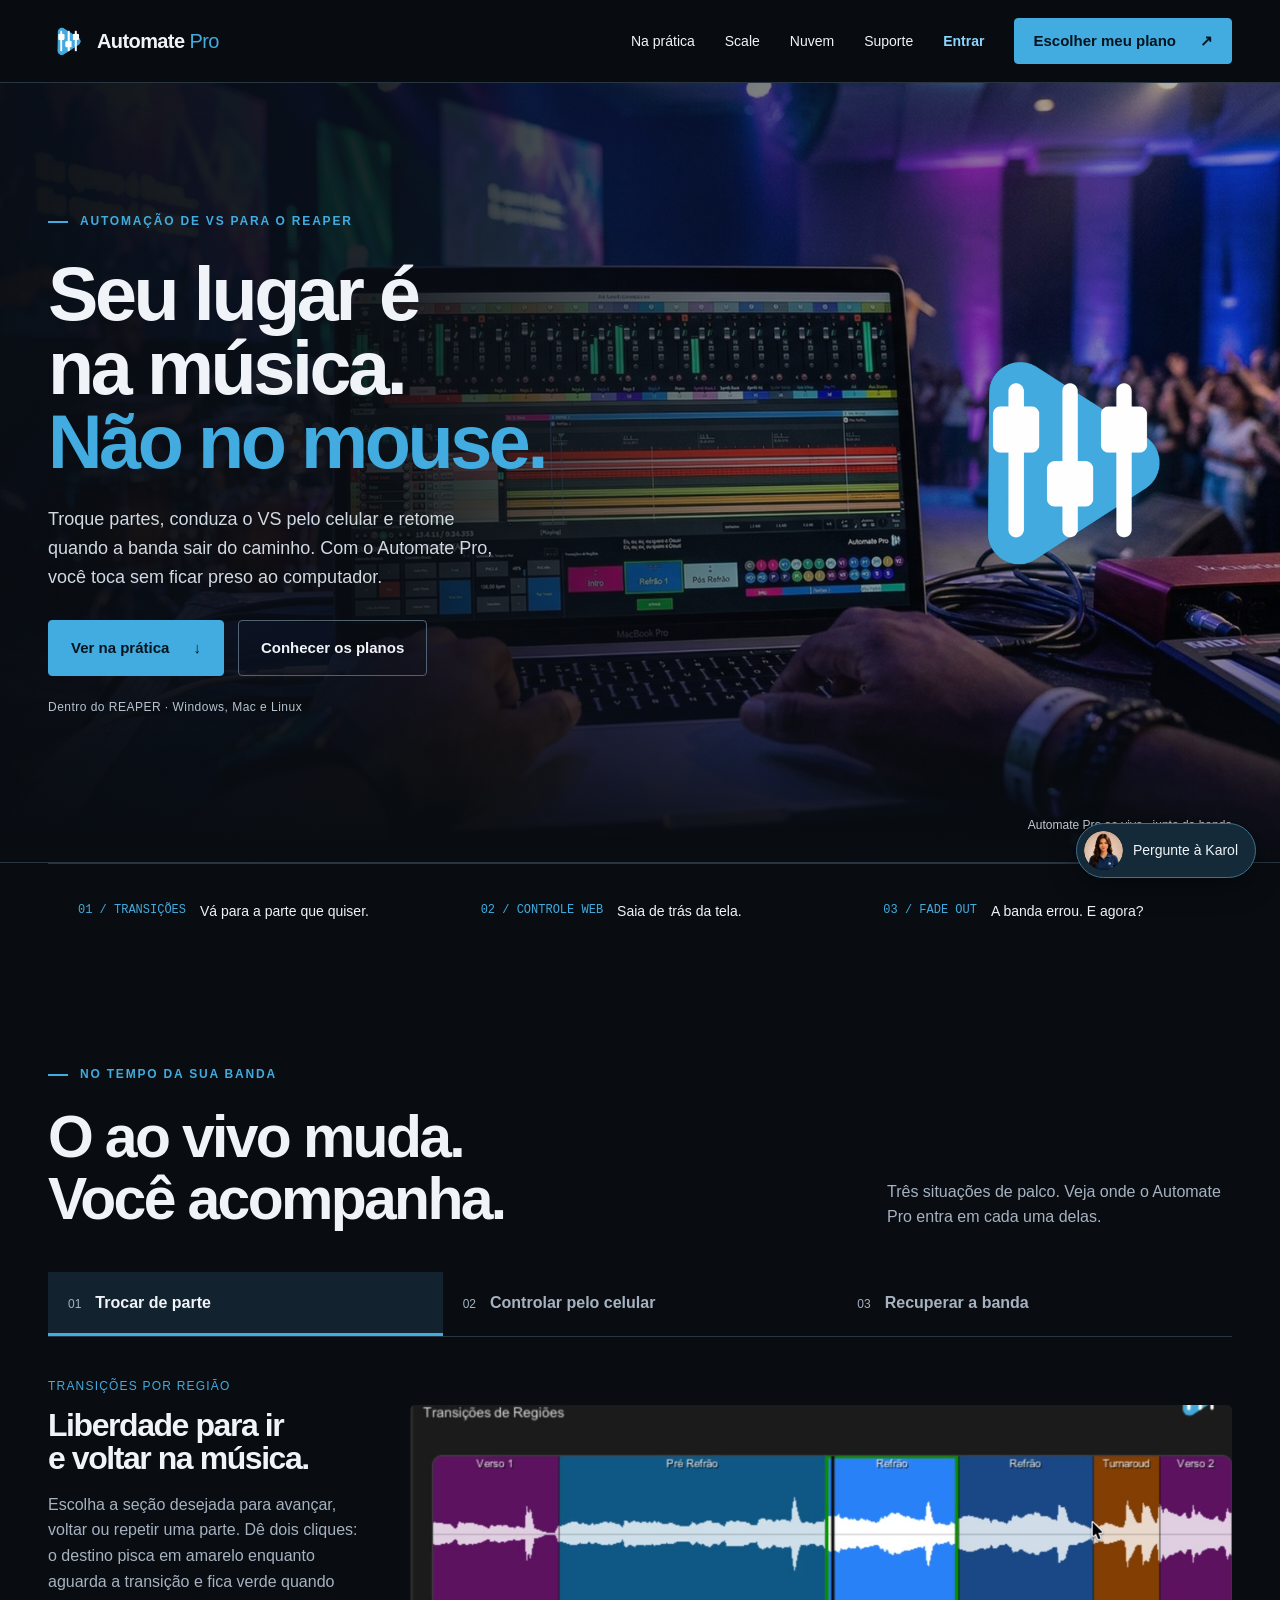
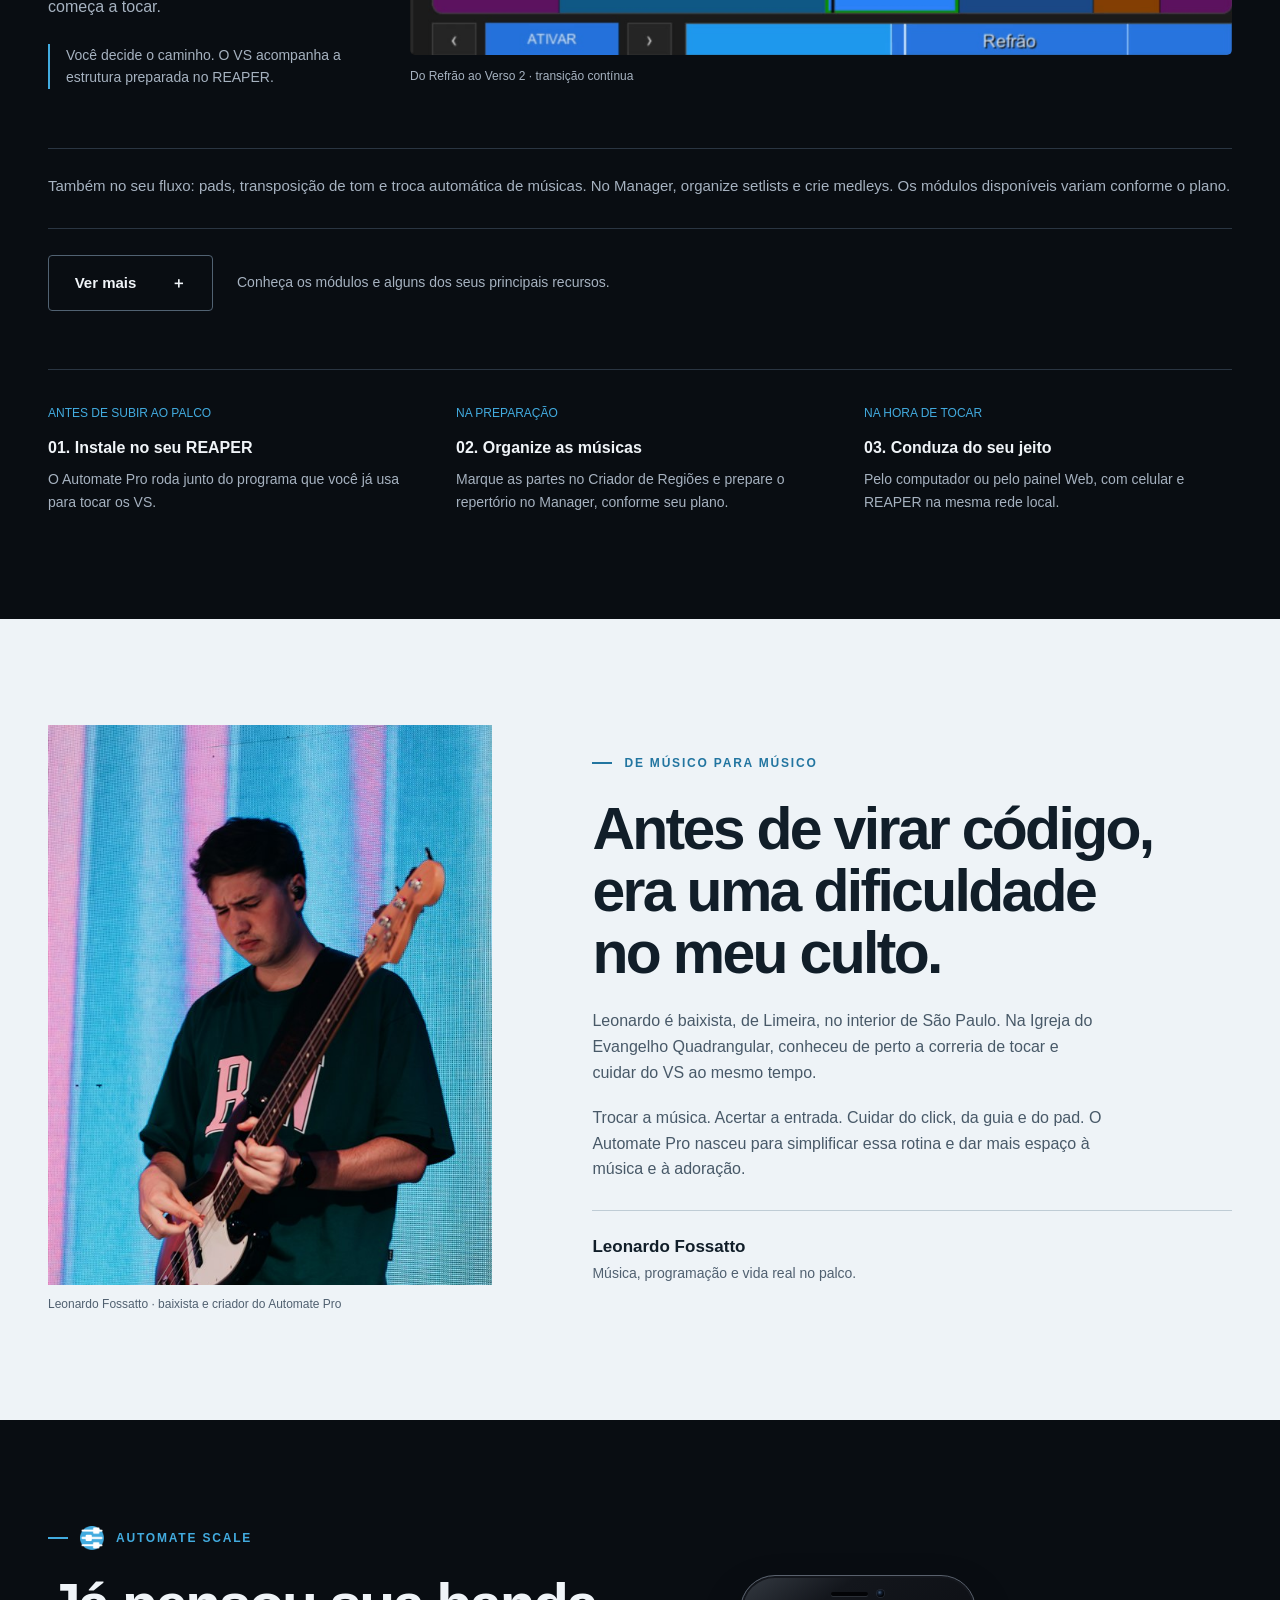
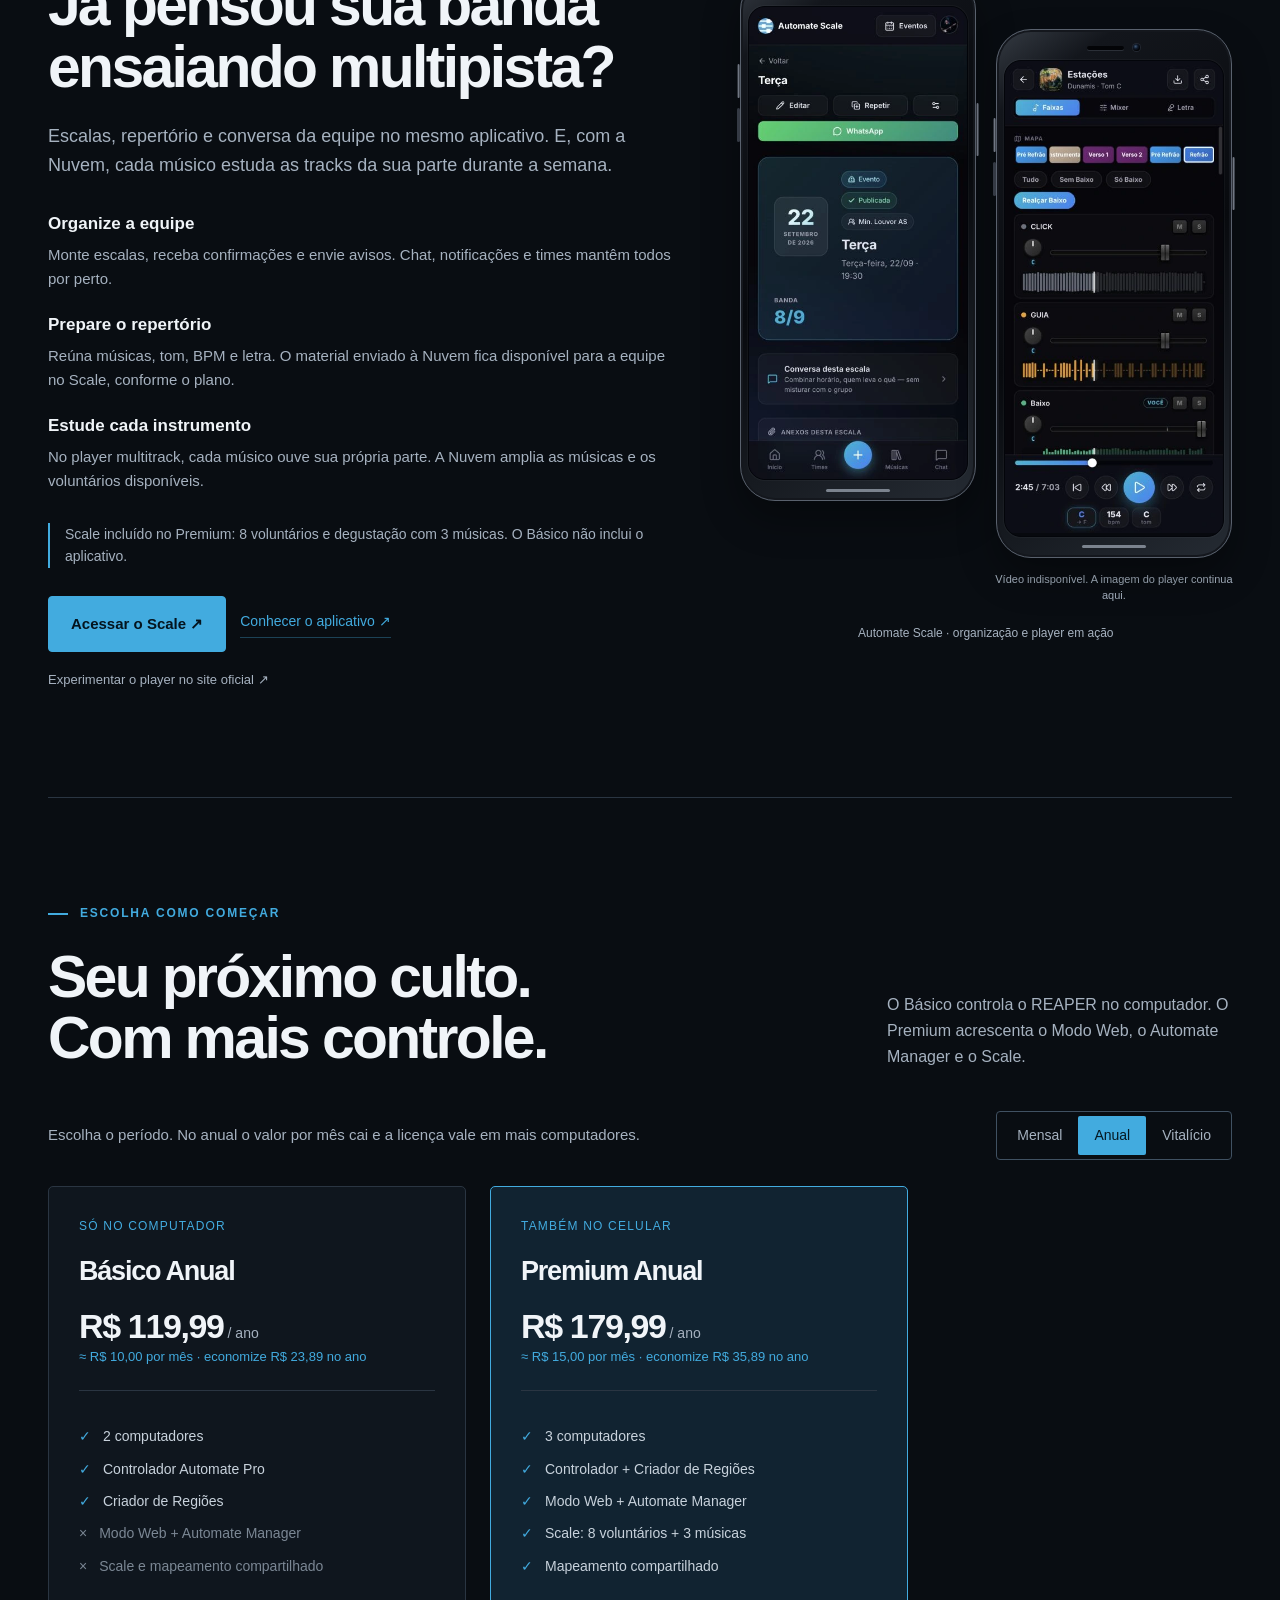
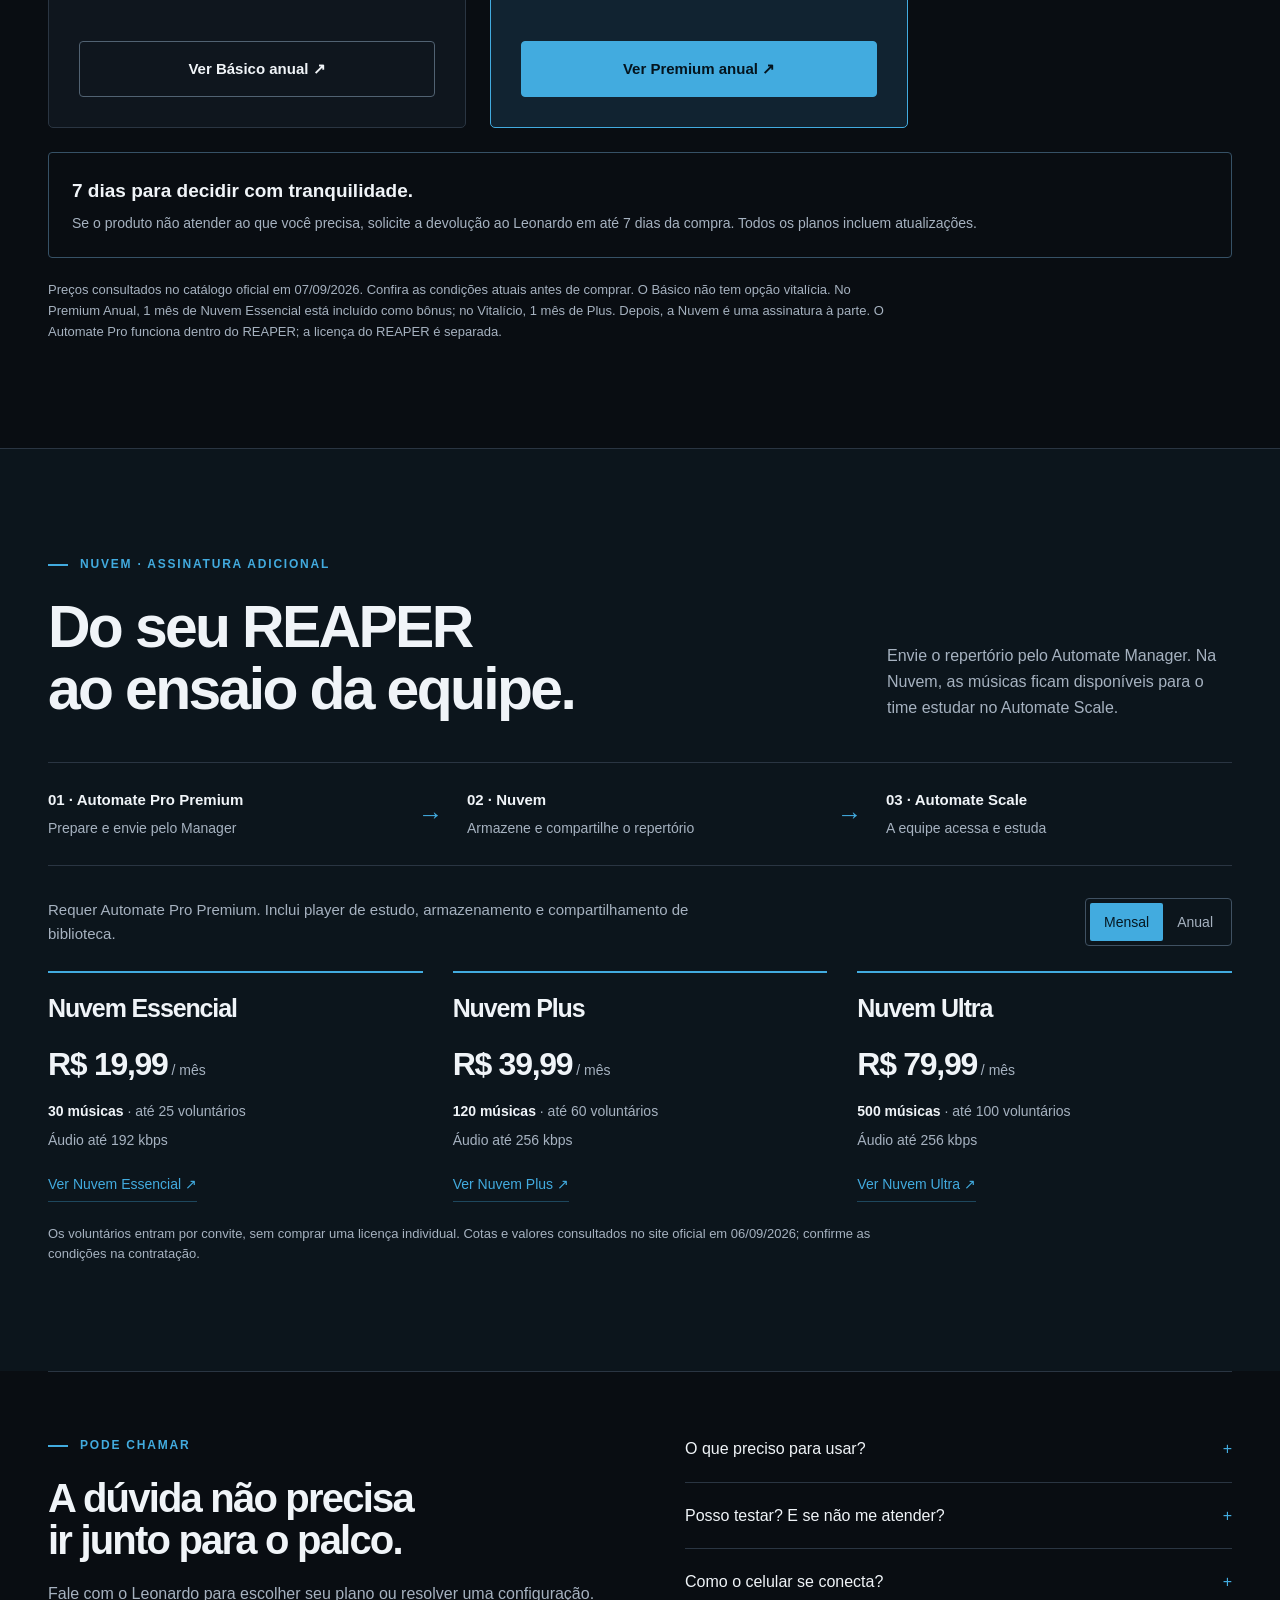
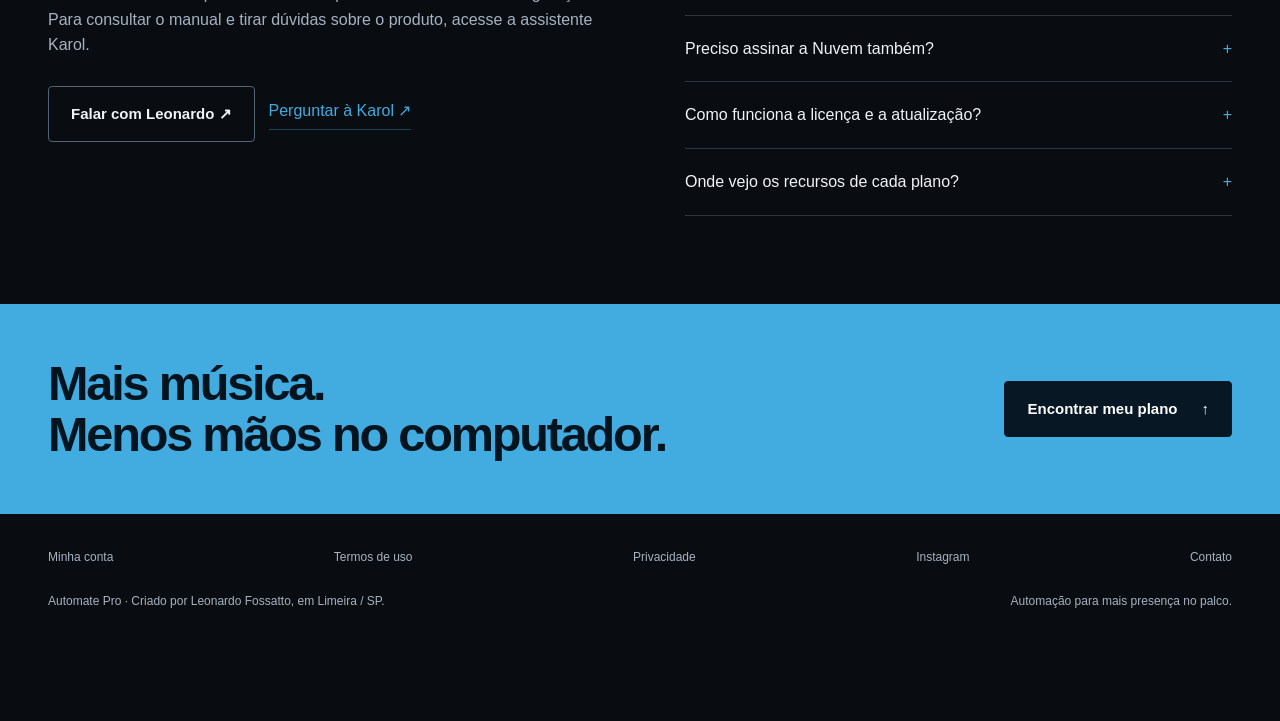
==== commit 7fb1b104: "Adiciona demonstracao real do player Scale em video no celular" ====
--- a/index.html
+++ b/index.html
@@ -49,6 +49,8 @@
 <link rel="canonical" href="https://www.reaperautomate.com/">
 <style>.plan-top{display:flex;gap:40px;justify-content:space-between;align-items:center;margin:0 0 26px}.plan-top p{max-width:620px;font-size:15px}.plan-cycle{display:flex;flex:none;border:1px solid #405162;border-radius:4px;padding:4px}.plan-cycle button{border:0;background:transparent;color:var(--muted);padding:8px 16px;font-size:14px;border-radius:2px}.plan-cycle button[aria-pressed=true]{background:var(--blue);color:#051822}.plans{grid-template-columns:repeat(2,minmax(0,1fr));gap:24px;max-width:860px}.plan-sub{font-size:13px;color:var(--blue);margin-top:-6px;min-height:20px}.plan li.no,.plan li.no:before{color:#7b8794}.plan li.no:before{content:"×"}.basic button.text-link{background:transparent;border:0;border-bottom:1px solid #42abdf55;padding:0 0 5px;font-size:14px;color:var(--blue);white-space:nowrap;cursor:pointer}@media(max-width:700px){.plan-top{display:block}.plan-top p{max-width:none}.plan-cycle{display:inline-flex;margin-top:18px}.plans{grid-template-columns:1fr;gap:16px;max-width:none}}</style>
 <link rel="stylesheet" href="css/scale-phone-embeds.css">
+<link rel="stylesheet" href="css/scale-demo.css">
+<script src="js/scale-demo.js" defer></script>
 </head>
 <body>
 <div class="progress" aria-hidden="true"></div>
@@ -64,7 +66,7 @@
 <div class="features-details" id="features-details" hidden><div class="features-intro"><div class="eyebrow">Por dentro dos módulos</div><h3>Cada módulo tem seu papel.</h3><p>Veja alguns destaques de preparação, organização e controle em telas reais. Esta é uma seleção: há outros recursos além dos demonstrados aqui, e a disponibilidade varia conforme o plano.</p></div><div class="features-grid">
 <section class="feature-module" aria-labelledby="modulo-pro"><header class="module-heading"><div class="eyebrow">MÓDULO 01</div><h3 id="modulo-pro">Automate Pro</h3><p>O controlador para conduzir o VS no REAPER. O menu principal reúne o acesso às ferramentas; durante a execução, o controlador acompanha as partes da música e os comandos do palco.</p></header><p class="module-context">As transições e o Fade Out estão nas demonstrações acima. Aqui, conheça também a Karol, acessada pelo menu principal.</p><article class="feature-detail" id="recurso-ia"><div class="feature-copy"><div class="feature-kicker">Destaque · Karol no REAPER</div><h4>Do pedido aos ajustes.</h4><p>Abra a Karol no menu principal e converse com ela dentro do REAPER. Ela pergunta o instrumento, a faixa e a intensidade para orientar o próximo passo.</p><p>Neste exemplo, a conversa retorna ajustes de equalização e compressor para o violão. A IA também ajuda no controle do REAPER e na criação de ações para o seu fluxo.</p></div><div class="feature-media"><figure id="video-ia-karol-faixa"><video class="feature-video" data-src="media/ia-karol-faixa.mp4" poster="media/ia-karol-faixa.jpg" muted loop playsinline preload="none" tabindex="0" aria-label="Karol ajustando uma faixa. Toque ou pressione espaço para pausar ou reproduzir."></video><figcaption>Karol dentro do REAPER: instrumento, faixa e intensidade → retorno de EQ e compressor · esperas encurtadas.</figcaption></figure></div></article></section><section class="feature-module" aria-labelledby="modulo-manager"><header class="module-heading"><div class="eyebrow">MÓDULO 02</div><h3 id="modulo-manager">Automate Manager</h3><p>O espaço para gerenciar a biblioteca e preparar o repertório. Reúna músicas, organize setlists e acesse ferramentas de preparação, como o separador de stems.</p></header><article class="feature-detail" id="recurso-biblioteca"><div class="feature-copy"><div class="feature-kicker">Destaques · Biblioteca e setlist</div><h4>Da biblioteca ao setlist.</h4><p>Percorra as músicas da biblioteca e da Nuvem, com capas e informações do repertório à vista.</p><p>Ao importar uma escala do Automate Scale, as músicas chegam ao setlist do Manager. Na demonstração, duas músicas entram na lista.</p><a class="text-link" href="#nuvem">Entender a Nuvem ↗</a></div><div class="feature-media"><div class="feature-views" aria-label="Vistas da ferramenta"><button type="button" data-feature-view="biblioteca-nuvem" aria-controls="video-biblioteca-nuvem" aria-pressed="true">Biblioteca e Nuvem</button><button type="button" data-feature-view="setlist-scale" aria-controls="video-setlist-scale" aria-pressed="false">Setlist do Scale</button></div><figure id="video-biblioteca-nuvem"><video class="feature-video" data-src="media/biblioteca-nuvem.mp4" poster="media/biblioteca-nuvem.jpg" muted loop playsinline preload="none" tabindex="0" aria-label="Biblioteca e Nuvem. Toque ou pressione espaço para pausar ou reproduzir."></video><figcaption>Navegação real pela biblioteca e pelo repertório na Nuvem.</figcaption></figure><figure id="video-setlist-scale" hidden><video class="feature-video" data-src="media/setlist-scale.mp4" poster="media/setlist-scale.jpg" muted loop playsinline preload="none" tabindex="0" aria-label="Setlist do Scale. Toque ou pressione espaço para pausar ou reproduzir."></video><figcaption>Seleção de uma escala e importação de duas músicas para o setlist.</figcaption></figure></div></article><article class="feature-detail" id="recurso-stems"><div class="feature-copy"><div class="feature-kicker">Destaque · Separador de stems</div><h4>Escolha o que quer separar.</h4><p>Selecione o áudio, defina a qualidade e escolha os instrumentos que quer receber em faixas separadas.</p><p>As opções de bateria permitem detalhar a preparação antes de iniciar o processamento.</p></div><div class="feature-media"><figure id="video-stems-preparacao"><video class="feature-video" data-src="media/stems-preparacao.mp4" poster="media/stems-preparacao.jpg" muted loop playsinline preload="none" tabindex="0" aria-label="Preparação de stems. Toque ou pressione espaço para pausar ou reproduzir."></video><figcaption>Escolha de qualidade e instrumentos · preparação antes da separação.</figcaption></figure></div></article></section><section class="feature-module" aria-labelledby="modulo-criador"><header class="module-heading"><div class="eyebrow">MÓDULO 03</div><h3 id="modulo-criador">Criador de Regiões</h3><p>Prepara a estrutura da música no projeto: nomeia e divide as seções que o Automate Pro usa nas transições.</p></header><article class="feature-detail" id="recurso-regioes"><div class="feature-copy"><div class="feature-kicker">Destaque · Seções da música</div><h4>Dê nome às partes da música.</h4><p>Posicione os marcos e escolha Intro, Verso, Refrão e outras seções no menu. As regiões organizam o caminho das transições.</p><p>No modo por marcadores, cada região vai de um marco ao próximo. O último marcador precisa de um limite seguinte para formar um trecho; marcadores de ações não viram regiões musicais.</p></div><div class="feature-media"><figure id="video-criador-regioes-real"><video class="feature-video" data-src="media/criador-regioes-real.mp4" poster="media/criador-regioes-real.jpg" muted loop playsinline preload="none" tabindex="0" aria-label="Criador de Regiões. Toque ou pressione espaço para pausar ou reproduzir."></video><figcaption>Escolha de seções no menu e formação das regiões na linha do tempo.</figcaption></figure></div></article></section><section class="feature-module" aria-labelledby="modulo-web"><header class="module-heading"><div class="eyebrow">MÓDULO 04</div><h3 id="modulo-web">Modo Web</h3><p>Leva o controle do Automate Pro ao navegador. Com o dispositivo na mesma rede do computador, acompanhe o repertório e acesse os controles de reprodução, mixer e efeitos.</p></header><article class="feature-detail" id="recurso-web"><div class="feature-copy"><div class="feature-kicker">Destaques · Painel, mixer e efeitos</div><h4>O painel acompanha você.</h4><p>Acompanhe a reprodução, as partes e a letra; acesse os canais do mixer pelo navegador, na mesma rede do computador.</p><p>No equalizador, mova os pontos para ajustar as bandas e acompanhe o espectro em tempo real.</p><div class="feature-effects"><h5>Efeitos no painel</h5><ul><li>Equalizador</li><li>Compressor</li><li>Gate</li><li>De-esser</li><li>Delay</li><li>EQ Console</li><li>Volume</li></ul><p>O projeto e o processamento continuam no REAPER.</p></div></div><div class="feature-media"><div class="feature-views" aria-label="Vistas da ferramenta"><button type="button" data-feature-view="web-equalizador" aria-controls="video-web-equalizador" aria-pressed="true">Equalizador</button><button type="button" data-feature-view="web-painel-real" aria-controls="video-web-painel-real" aria-pressed="false">Painel</button><button type="button" data-feature-view="web-mixer-real" aria-controls="video-web-mixer-real" aria-pressed="false">Mixer</button></div><figure id="video-web-equalizador"><video class="feature-video" data-src="media/web-equalizador.mp4" poster="media/web-equalizador.jpg" muted loop playsinline preload="none" tabindex="0" aria-label="Equalizador. Toque ou pressione espaço para pausar ou reproduzir."></video><figcaption>Ajustes das bandas com o espectro em movimento.</figcaption></figure><figure id="video-web-painel-real" hidden><video class="feature-video" data-src="media/web-painel-real.mp4" poster="media/web-painel-real.jpg" muted loop playsinline preload="none" tabindex="0" aria-label="Painel. Toque ou pressione espaço para pausar ou reproduzir."></video><figcaption>Reprodução, partes da música e letra no painel Web.</figcaption></figure><figure id="video-web-mixer-real" hidden><video class="feature-video" data-src="media/web-mixer-real.mp4" poster="media/web-mixer-real.jpg" muted loop playsinline preload="none" tabindex="0" aria-label="Mixer. Toque ou pressione espaço para pausar ou reproduzir."></video><figcaption>Navegação pelos canais do mixer Web.</figcaption></figure></div></article></section></div><div class="features-bottom"><a class="text-link" href="#planos">Compare o que cada plano inclui ↗</a><button class="features-close" type="button">Ver menos ↑</button></div></div><div class="setup"><div><small>ANTES DE SUBIR AO PALCO</small><b>01. Instale no seu REAPER</b><p>O Automate Pro roda junto do programa que você já usa para tocar os VS.</p></div><div><small>NA PREPARAÇÃO</small><b>02. Organize as músicas</b><p>Marque as partes no Criador de Regiões e prepare o repertório no Manager, conforme seu plano.</p></div><div><small>NA HORA DE TOCAR</small><b>03. Conduza do seu jeito</b><p>Pelo computador ou pelo painel Web, com celular e REAPER na mesma rede local.</p></div></div></section>
 <section class="story section" id="quem-criou"><span id="sobre"></span><div class="wrap story-inner"><figure class="portrait"><img src="assets/leonardo.jpg" alt="Leonardo Fossatto tocando baixo" loading="lazy"><figcaption>Leonardo Fossatto · baixista e criador do Automate Pro</figcaption></figure><div><div class="eyebrow">De músico para músico</div><h2>Antes de virar código,<br>era uma dificuldade<br>no meu culto.</h2><p>Leonardo é baixista, de Limeira, no interior de São Paulo. Na Igreja do Evangelho Quadrangular, conheceu de perto a correria de tocar e cuidar do VS ao mesmo tempo.</p><p>Trocar a música. Acertar a entrada. Cuidar do click, da guia e do pad. O Automate Pro nasceu para simplificar essa rotina e dar mais espaço à música e à adoração.</p><div class="signature"><b>Leonardo Fossatto</b><span>Música, programação e vida real no palco.</span></div></div></div></section>
-<section class="section wrap scale-section" id="scale"><div class="scale-grid"><div><div class="eyebrow"><img src="assets/scale-logo.png" alt="" width="24" height="24"> Automate Scale</div><h2>Já pensou sua banda<br>ensaiando multipista?</h2><p class="scale-lead">Escalas, repertório e conversa da equipe no mesmo aplicativo. E, com a Nuvem, cada músico estuda as tracks da sua parte durante a semana.</p><div class="scale-points"><div><b>Organize a equipe</b><p>Monte escalas, receba confirmações e envie avisos. Chat, notificações e times mantêm todos por perto.</p></div><div><b>Prepare o repertório</b><p>Reúna músicas, tom, BPM e letra. O material enviado à Nuvem fica disponível para a equipe no Scale, conforme o plano.</p></div><div><b>Estude cada instrumento</b><p>No player multitrack, cada músico ouve sua própria parte. A Nuvem amplia as músicas e os voluntários disponíveis.</p></div></div><p class="inclusion">Scale incluído no Premium: 8 voluntários e degustação com 3 músicas. O Básico não inclui o aplicativo.</p><div class="actions"><a class="btn" href="https://scale.reaperautomate.com" target="_blank" rel="noopener">Acessar o Scale ↗</a><a class="text-link" href="scale.html">Conhecer o aplicativo ↗</a></div><a class="scale-demo" href="https://scale.reaperautomate.com/demo" target="_blank" rel="noopener">Experimentar o player no site oficial ↗</a></div><figure class="scale-shots"><div class="phone-shell"><div class="phone-top" aria-hidden="true"><span class="phone-speaker"></span><span class="phone-camera"></span></div><div class="phone-screen"><img src="img/scale/conta-real/escala-resumo.webp" alt="Resumo da escala no celular com data, horário e equipe" width="390" height="844" loading="lazy"></div><div class="phone-bottom" aria-hidden="true"><span></span></div></div><div class="phone-shell"><div class="phone-top" aria-hidden="true"><span class="phone-speaker"></span><span class="phone-camera"></span></div><div class="phone-screen"><img src="img/scale/conta-real/player-faixas.webp" alt="Player multitrack do Scale com as faixas de Estações" width="390" height="844" loading="lazy"></div><div class="phone-bottom" aria-hidden="true"><span></span></div></div><figcaption>Automate Scale · organização e estudo · capturas reais do aplicativo</figcaption></figure></div></section><section class="section wrap" id="planos"><div class="eyebrow">Escolha como começar</div><div class="section-head"><h2>Seu próximo culto.<br>Com mais controle.</h2><p>O Básico controla o REAPER no computador. O Premium acrescenta o Modo Web, o Automate Manager e o Scale.</p></div><div class="plan-top"><p>Escolha o período. No anual o valor por mês cai e a licença vale em mais computadores.</p><div class="plan-cycle" role="group" aria-label="Período de pagamento do Automate Pro"><button type="button" data-plan-cycle="mensal" aria-pressed="false">Mensal</button><button type="button" data-plan-cycle="anual" aria-pressed="true">Anual</button><button type="button" data-plan-cycle="vitalicio" aria-pressed="false">Vitalício</button></div></div><div class="plans" data-plan-panel="mensal" hidden><article class="plan"><div class="plan-kicker">Só no computador</div><h3>Básico Mensal</h3><p><strong class="price">R$ 11,99</strong><span class="period"> / mês</span></p><div class="plan-sub">Renova todo mês · cancele quando quiser</div><ul><li>1 computador</li><li>Controlador Automate Pro</li><li>Criador de Regiões</li><li class="no">Modo Web + Automate Manager</li><li class="no">Scale e mapeamento compartilhado</li></ul><a class="btn secondary" href="/comprar.html#planos" target="_blank" rel="noopener">Ver Básico mensal ↗</a></article><article class="plan featured"><div class="plan-kicker">Também no celular</div><h3>Premium Mensal</h3><p><strong class="price">R$ 17,99</strong><span class="period"> / mês</span></p><div class="plan-sub">Renova todo mês · cancele quando quiser</div><ul><li>1 computador</li><li>Controlador + Criador de Regiões</li><li>Modo Web + Automate Manager</li><li>Scale: 8 voluntários + 3 músicas</li><li>Mapeamento compartilhado</li></ul><a class="btn" href="/comprar.html#planos" target="_blank" rel="noopener">Ver Premium mensal ↗</a></article></div><div class="plans" data-plan-panel="anual"><article class="plan"><div class="plan-kicker">Só no computador</div><h3>Básico Anual</h3><p><strong class="price">R$ 119,99</strong><span class="period"> / ano</span></p><div class="plan-sub">≈ R$ 10,00 por mês · economize R$ 23,89 no ano</div><ul><li>2 computadores</li><li>Controlador Automate Pro</li><li>Criador de Regiões</li><li class="no">Modo Web + Automate Manager</li><li class="no">Scale e mapeamento compartilhado</li></ul><a class="btn secondary" href="/comprar.html#planos" target="_blank" rel="noopener">Ver Básico anual ↗</a></article><article class="plan featured"><div class="plan-kicker">Também no celular</div><h3>Premium Anual</h3><p><strong class="price">R$ 179,99</strong><span class="period"> / ano</span></p><div class="plan-sub">≈ R$ 15,00 por mês · economize R$ 35,89 no ano</div><ul><li>3 computadores</li><li>Controlador + Criador de Regiões</li><li>Modo Web + Automate Manager</li><li>Scale: 8 voluntários + 3 músicas</li><li>Mapeamento compartilhado</li></ul><a class="btn" href="/comprar.html#planos" target="_blank" rel="noopener">Ver Premium anual ↗</a></article></div><div class="plans" data-plan-panel="vitalicio" hidden><article class="plan featured"><div class="plan-kicker">Também no celular</div><h3>Premium Vitalício</h3><p><strong class="price">R$ 397</strong><span class="period"> · uma vez</span></p><div class="plan-sub">Pagamento único · sem renovação</div><ul><li>3 computadores</li><li>Controlador + Criador de Regiões</li><li>Modo Web + Automate Manager</li><li>Scale: 8 voluntários + 3 músicas</li><li>Mapeamento compartilhado</li></ul><a class="btn" href="/comprar.html#planos" target="_blank" rel="noopener">Ver Premium vitalício ↗</a></article></div><div class="basic" data-plan-panel="mensal" hidden><b>No ano sai mais barato.</b><p>Básico: R$ 119,99 no ano em vez de R$ 143,88 — e passa de 1 para 2 computadores. Premium: R$ 179,99 em vez de R$ 215,88, com 3 computadores.</p><button type="button" class="text-link" data-goto-cycle="anual">Ver os planos anuais</button></div><div class="basic" data-plan-panel="vitalicio" hidden><b>O Básico não tem vitalício.</b><p>Ele existe só como assinatura: R$ 11,99 por mês (1 computador) ou R$ 119,99 por ano (2 computadores). O pagamento único é do Premium.</p><button type="button" class="text-link" data-goto-cycle="anual">Ver o Básico anual</button></div><div class="guarantee"><b>7 dias para decidir com tranquilidade.</b><p>Se o produto não atender ao que você precisa, solicite a devolução ao Leonardo em até 7 dias da compra. Todos os planos incluem atualizações.</p></div><p class="plan-note">Preços consultados no catálogo oficial em 07/09/2026. Confira as condições atuais antes de comprar. O Básico não tem opção vitalícia. No Premium Anual, 1 mês de Nuvem Essencial está incluído como bônus; no Vitalício, 1 mês de Plus. Depois, a Nuvem é uma assinatura à parte. O Automate Pro funciona dentro do REAPER; a licença do REAPER é separada.</p></section>
+<section class="section wrap scale-section" id="scale"><div class="scale-grid"><div><div class="eyebrow"><img src="assets/scale-logo.png" alt="" width="24" height="24"> Automate Scale</div><h2>Já pensou sua banda<br>ensaiando multipista?</h2><p class="scale-lead">Escalas, repertório e conversa da equipe no mesmo aplicativo. E, com a Nuvem, cada músico estuda as tracks da sua parte durante a semana.</p><div class="scale-points"><div><b>Organize a equipe</b><p>Monte escalas, receba confirmações e envie avisos. Chat, notificações e times mantêm todos por perto.</p></div><div><b>Prepare o repertório</b><p>Reúna músicas, tom, BPM e letra. O material enviado à Nuvem fica disponível para a equipe no Scale, conforme o plano.</p></div><div><b>Estude cada instrumento</b><p>No player multitrack, cada músico ouve sua própria parte. A Nuvem amplia as músicas e os voluntários disponíveis.</p></div></div><p class="inclusion">Scale incluído no Premium: 8 voluntários e degustação com 3 músicas. O Básico não inclui o aplicativo.</p><div class="actions"><a class="btn" href="https://scale.reaperautomate.com" target="_blank" rel="noopener">Acessar o Scale ↗</a><a class="text-link" href="scale.html">Conhecer o aplicativo ↗</a></div><a class="scale-demo" href="https://scale.reaperautomate.com/demo" target="_blank" rel="noopener">Experimentar o player no site oficial ↗</a></div><figure class="scale-shots"><div class="phone-shell"><div class="phone-top" aria-hidden="true"><span class="phone-speaker"></span><span class="phone-camera"></span></div><div class="phone-screen"><img src="img/scale/conta-real/escala-resumo.webp" alt="Resumo da escala no celular com data, horário e equipe" width="390" height="844" loading="lazy"></div><div class="phone-bottom" aria-hidden="true"><span></span></div></div><div class="scale-motion" data-scale-demo><div class="phone-shell"><div class="phone-top" aria-hidden="true"><span class="phone-speaker"></span><span class="phone-camera"></span></div><div class="phone-screen scale-demo-screen"><img class="scale-demo-poster" src="img/scale/conta-real/player-faixas.webp" alt="Demonstração do player Scale no celular: faixas separadas, mixer e letra" width="390" height="844" loading="lazy"><video id="scale-player-demo" class="scale-demo-video" width="390" height="844" poster="img/scale/conta-real/player-faixas.webp" data-src="media/scale/player-demo.mp4" muted loop playsinline preload="none" aria-hidden="true" tabindex="-1"></video></div><div class="phone-bottom" aria-hidden="true"><span></span></div></div><div class="scale-demo-actions"><button class="scale-demo-toggle" type="button" aria-controls="scale-player-demo" hidden><span class="scale-demo-icon" aria-hidden="true">▶</span><span class="scale-demo-label">Reproduzir demonstração</span></button><span class="scale-demo-status" role="status"></span></div></div><figcaption>Automate Scale · organização e player em ação</figcaption></figure></div></section><section class="section wrap" id="planos"><div class="eyebrow">Escolha como começar</div><div class="section-head"><h2>Seu próximo culto.<br>Com mais controle.</h2><p>O Básico controla o REAPER no computador. O Premium acrescenta o Modo Web, o Automate Manager e o Scale.</p></div><div class="plan-top"><p>Escolha o período. No anual o valor por mês cai e a licença vale em mais computadores.</p><div class="plan-cycle" role="group" aria-label="Período de pagamento do Automate Pro"><button type="button" data-plan-cycle="mensal" aria-pressed="false">Mensal</button><button type="button" data-plan-cycle="anual" aria-pressed="true">Anual</button><button type="button" data-plan-cycle="vitalicio" aria-pressed="false">Vitalício</button></div></div><div class="plans" data-plan-panel="mensal" hidden><article class="plan"><div class="plan-kicker">Só no computador</div><h3>Básico Mensal</h3><p><strong class="price">R$ 11,99</strong><span class="period"> / mês</span></p><div class="plan-sub">Renova todo mês · cancele quando quiser</div><ul><li>1 computador</li><li>Controlador Automate Pro</li><li>Criador de Regiões</li><li class="no">Modo Web + Automate Manager</li><li class="no">Scale e mapeamento compartilhado</li></ul><a class="btn secondary" href="/comprar.html#planos" target="_blank" rel="noopener">Ver Básico mensal ↗</a></article><article class="plan featured"><div class="plan-kicker">Também no celular</div><h3>Premium Mensal</h3><p><strong class="price">R$ 17,99</strong><span class="period"> / mês</span></p><div class="plan-sub">Renova todo mês · cancele quando quiser</div><ul><li>1 computador</li><li>Controlador + Criador de Regiões</li><li>Modo Web + Automate Manager</li><li>Scale: 8 voluntários + 3 músicas</li><li>Mapeamento compartilhado</li></ul><a class="btn" href="/comprar.html#planos" target="_blank" rel="noopener">Ver Premium mensal ↗</a></article></div><div class="plans" data-plan-panel="anual"><article class="plan"><div class="plan-kicker">Só no computador</div><h3>Básico Anual</h3><p><strong class="price">R$ 119,99</strong><span class="period"> / ano</span></p><div class="plan-sub">≈ R$ 10,00 por mês · economize R$ 23,89 no ano</div><ul><li>2 computadores</li><li>Controlador Automate Pro</li><li>Criador de Regiões</li><li class="no">Modo Web + Automate Manager</li><li class="no">Scale e mapeamento compartilhado</li></ul><a class="btn secondary" href="/comprar.html#planos" target="_blank" rel="noopener">Ver Básico anual ↗</a></article><article class="plan featured"><div class="plan-kicker">Também no celular</div><h3>Premium Anual</h3><p><strong class="price">R$ 179,99</strong><span class="period"> / ano</span></p><div class="plan-sub">≈ R$ 15,00 por mês · economize R$ 35,89 no ano</div><ul><li>3 computadores</li><li>Controlador + Criador de Regiões</li><li>Modo Web + Automate Manager</li><li>Scale: 8 voluntários + 3 músicas</li><li>Mapeamento compartilhado</li></ul><a class="btn" href="/comprar.html#planos" target="_blank" rel="noopener">Ver Premium anual ↗</a></article></div><div class="plans" data-plan-panel="vitalicio" hidden><article class="plan featured"><div class="plan-kicker">Também no celular</div><h3>Premium Vitalício</h3><p><strong class="price">R$ 397</strong><span class="period"> · uma vez</span></p><div class="plan-sub">Pagamento único · sem renovação</div><ul><li>3 computadores</li><li>Controlador + Criador de Regiões</li><li>Modo Web + Automate Manager</li><li>Scale: 8 voluntários + 3 músicas</li><li>Mapeamento compartilhado</li></ul><a class="btn" href="/comprar.html#planos" target="_blank" rel="noopener">Ver Premium vitalício ↗</a></article></div><div class="basic" data-plan-panel="mensal" hidden><b>No ano sai mais barato.</b><p>Básico: R$ 119,99 no ano em vez de R$ 143,88 — e passa de 1 para 2 computadores. Premium: R$ 179,99 em vez de R$ 215,88, com 3 computadores.</p><button type="button" class="text-link" data-goto-cycle="anual">Ver os planos anuais</button></div><div class="basic" data-plan-panel="vitalicio" hidden><b>O Básico não tem vitalício.</b><p>Ele existe só como assinatura: R$ 11,99 por mês (1 computador) ou R$ 119,99 por ano (2 computadores). O pagamento único é do Premium.</p><button type="button" class="text-link" data-goto-cycle="anual">Ver o Básico anual</button></div><div class="guarantee"><b>7 dias para decidir com tranquilidade.</b><p>Se o produto não atender ao que você precisa, solicite a devolução ao Leonardo em até 7 dias da compra. Todos os planos incluem atualizações.</p></div><p class="plan-note">Preços consultados no catálogo oficial em 07/09/2026. Confira as condições atuais antes de comprar. O Básico não tem opção vitalícia. No Premium Anual, 1 mês de Nuvem Essencial está incluído como bônus; no Vitalício, 1 mês de Plus. Depois, a Nuvem é uma assinatura à parte. O Automate Pro funciona dentro do REAPER; a licença do REAPER é separada.</p></section>
 <section id="nuvem" class="section cloud-section"><div class="wrap"><div class="eyebrow">Nuvem · assinatura adicional</div><div class="section-head"><h2>Do seu REAPER<br>ao ensaio da equipe.</h2><p>Envie o repertório pelo Automate Manager. Na Nuvem, as músicas ficam disponíveis para o time estudar no Automate Scale.</p></div><div class="cloud-route"><span><b>01 · Automate Pro Premium</b>Prepare e envie pelo Manager</span><span aria-hidden="true">→</span><span><b>02 · Nuvem</b>Armazene e compartilhe o repertório</span><span aria-hidden="true">→</span><span><b>03 · Automate Scale</b>A equipe acessa e estuda</span></div><div class="cloud-top"><p>Requer Automate Pro Premium. Inclui player de estudo, armazenamento e compartilhamento de biblioteca.</p><div class="cloud-cycle" role="group" aria-label="Período de pagamento da Nuvem"><button type="button" data-cloud="mensal" aria-pressed="true">Mensal</button><button type="button" data-cloud="anual" aria-pressed="false">Anual</button></div></div><div class="cloud-plans"><article><h3>Nuvem Essencial</h3><p class="cloud-price"><b data-month="19,99" data-year="199,99">R$ 19,99</b><span class="cloud-period"> / mês</span></p><p><strong>30 músicas</strong> · até 25 voluntários</p><p class="cloud-quality">Áudio até 192 kbps</p><a href="/comprar.html#nuvemGrid" target="_blank" rel="noopener" class="text-link">Ver Nuvem Essencial ↗</a></article><article><h3>Nuvem Plus</h3><p class="cloud-price"><b data-month="39,99" data-year="399,99">R$ 39,99</b><span class="cloud-period"> / mês</span></p><p><strong>120 músicas</strong> · até 60 voluntários</p><p class="cloud-quality">Áudio até 256 kbps</p><a href="/comprar.html#nuvemGrid" target="_blank" rel="noopener" class="text-link">Ver Nuvem Plus ↗</a></article><article><h3>Nuvem Ultra</h3><p class="cloud-price"><b data-month="79,99" data-year="799,99">R$ 79,99</b><span class="cloud-period"> / mês</span></p><p><strong>500 músicas</strong> · até 100 voluntários</p><p class="cloud-quality">Áudio até 256 kbps</p><a href="/comprar.html#nuvemGrid" target="_blank" rel="noopener" class="text-link">Ver Nuvem Ultra ↗</a></article></div><p class="plan-note">Os voluntários entram por convite, sem comprar uma licença individual. Cotas e valores consultados no site oficial em 06/09/2026; confirme as condições na contratação.</p></div></section><section class="wrap support" id="suporte"><div><div class="eyebrow" style="margin-bottom:22px">Pode chamar</div><h2>A dúvida não precisa<br>ir junto para o palco.</h2><p>Fale com o Leonardo para escolher seu plano ou resolver uma configuração. Para consultar o manual e tirar dúvidas sobre o produto, acesse a assistente Karol.</p><div class="actions"><a class="btn secondary" href="https://wa.me/5519987054629" target="_blank" rel="noopener">Falar com Leonardo ↗</a><a class="text-link" href="https://assistente.reaperautomate.com" target="_blank" rel="noopener" style="align-self:center">Perguntar à Karol ↗</a></div></div><div class="faq"><details><summary>O que preciso para usar?</summary><p>REAPER instalado no computador. O site oficial informa compatibilidade com REAPER 6.x e 7.x em Windows, Mac e Linux, com SWS, js_ReaScriptAPI e ReaImGui instalados pelo instalador. A licença do REAPER é separada.</p></details><details><summary>Posso testar? E se não me atender?</summary><p>O Automate Pro não oferece período de teste. A compra tem garantia de 7 dias: solicite o reembolso ao Leonardo se o produto não atender ao que você precisa. <a class="text-link" href="https://www.reaperautomate.com/termos.html#4" target="_blank" rel="noopener">Ver condições</a>.</p></details><details><summary>Como o celular se conecta?</summary><p>O painel Web abre no navegador. O celular ou tablet precisa estar na mesma rede local do computador que está executando o REAPER. Não é necessário instalar um aplicativo no celular.</p></details><details><summary>Preciso assinar a Nuvem também?</summary><p>Não para usar o controlador no REAPER. A Nuvem é uma assinatura adicional que requer Premium e amplia armazenamento, compartilhamento e estudo no Scale. O Premium já inclui o Scale com 8 voluntários e 3 músicas de degustação.</p></details><details><summary>Como funciona a licença e a atualização?</summary><p>A licença é por computador, com a quantidade indicada no plano. Todos os planos incluem atualizações; o Manager faz a atualização automática no Premium. Para trocar uma ativação de computador, fale com Leonardo.</p></details><details><summary>Onde vejo os recursos de cada plano?</summary><p>Os botões acima levam à seção de planos do site oficial, com preços, módulos incluídos, limites de computadores e formas de pagamento atualizados.</p></details></div></section>
 <section class="last"><div class="wrap"><h2>Mais música.<br>Menos mãos no computador.</h2><a class="btn" href="#planos">Encontrar meu plano <span aria-hidden="true">↑</span></a></div></section>
 </main><footer><div class="wrap footer-links"><a href="https://assistente.reaperautomate.com/conta" target="_blank" rel="noopener">Minha conta</a><a href="https://www.reaperautomate.com/termos.html" target="_blank" rel="noopener">Termos de uso</a><a href="https://www.reaperautomate.com/privacidade.html" target="_blank" rel="noopener">Privacidade</a><a href="https://www.instagram.com/reaperautomatepro/" target="_blank" rel="noopener">Instagram</a><a href="https://wa.me/5519987054629" target="_blank" rel="noopener">Contato</a></div><div class="wrap"><span>Automate Pro · Criado por Leonardo Fossatto, em Limeira / SP.</span><p>Automação para mais presença no palco.</p></div></footer>
--- a/css/scale-demo.css
+++ b/css/scale-demo.css
@@ -0,0 +1,21 @@
+/* A real, silent player recording inside the existing phone hardware. */
+[data-scale-demo]{min-width:0}
+[data-scale-demo] .scale-demo-screen{position:relative;width:100%;aspect-ratio:390/844;border:1px solid #03050a;border-radius:17px;background:#07090e;overflow:hidden;box-shadow:0 0 0 1px #ffffff08}
+[data-scale-demo] .scale-demo-screen .scale-demo-poster,
+[data-scale-demo] .scale-demo-screen .scale-demo-video{display:block;width:100%;height:100%;aspect-ratio:390/844;object-fit:contain;margin:0;border:0;border-radius:0;background:#07090e}
+[data-scale-demo] .scale-demo-screen .scale-demo-video{position:absolute;inset:0;visibility:hidden}
+[data-scale-demo].has-started .scale-demo-video{visibility:visible}
+[data-scale-demo].is-unavailable .scale-demo-video{visibility:hidden}
+.scale-demo-actions{display:flex;flex-direction:column;align-items:center;gap:6px;margin:13px -5px 0;text-align:center}
+.scale-demo-toggle{display:inline-flex;align-items:center;justify-content:center;gap:7px;min-height:38px;max-width:100%;padding:6px 10px;border:1px solid #385268;border-radius:4px;background:#14222e;color:#dceef9;font:500 11px/1.4 -apple-system,BlinkMacSystemFont,"Segoe UI",sans-serif;cursor:pointer;letter-spacing:0}
+.scale-demo-toggle:hover{background:#1b3345;border-color:#42abdf}
+.scale-demo-toggle:focus-visible{outline:3px solid #42abdf;outline-offset:4px}
+.scale-demo-toggle[hidden]{display:none}
+.scale-demo-icon{width:10px;font-size:10px}
+.scale-demo-status{font:11px/1.5 -apple-system,BlinkMacSystemFont,"Segoe UI",sans-serif;color:#a6b2c0}
+.scale-demo-status:empty{display:none}
+#scale .scale-shots>.scale-motion{margin-top:54px}
+#scale .scale-phones>.scale-motion{margin-top:42px}
+#scale .scale-motion .phone-shell{width:100%;margin:0;transform:none}
+@media(max-width:1100px) and (min-width:801px){.hero-device .scale-demo-screen{border-radius:13px}}
+@media(max-width:540px){#scale .scale-shots>.scale-motion,#scale .scale-phones>.scale-motion{margin-top:0}.scale-demo-actions{margin-top:13px}.scale-demo-toggle{font-size:12px;min-height:42px}}
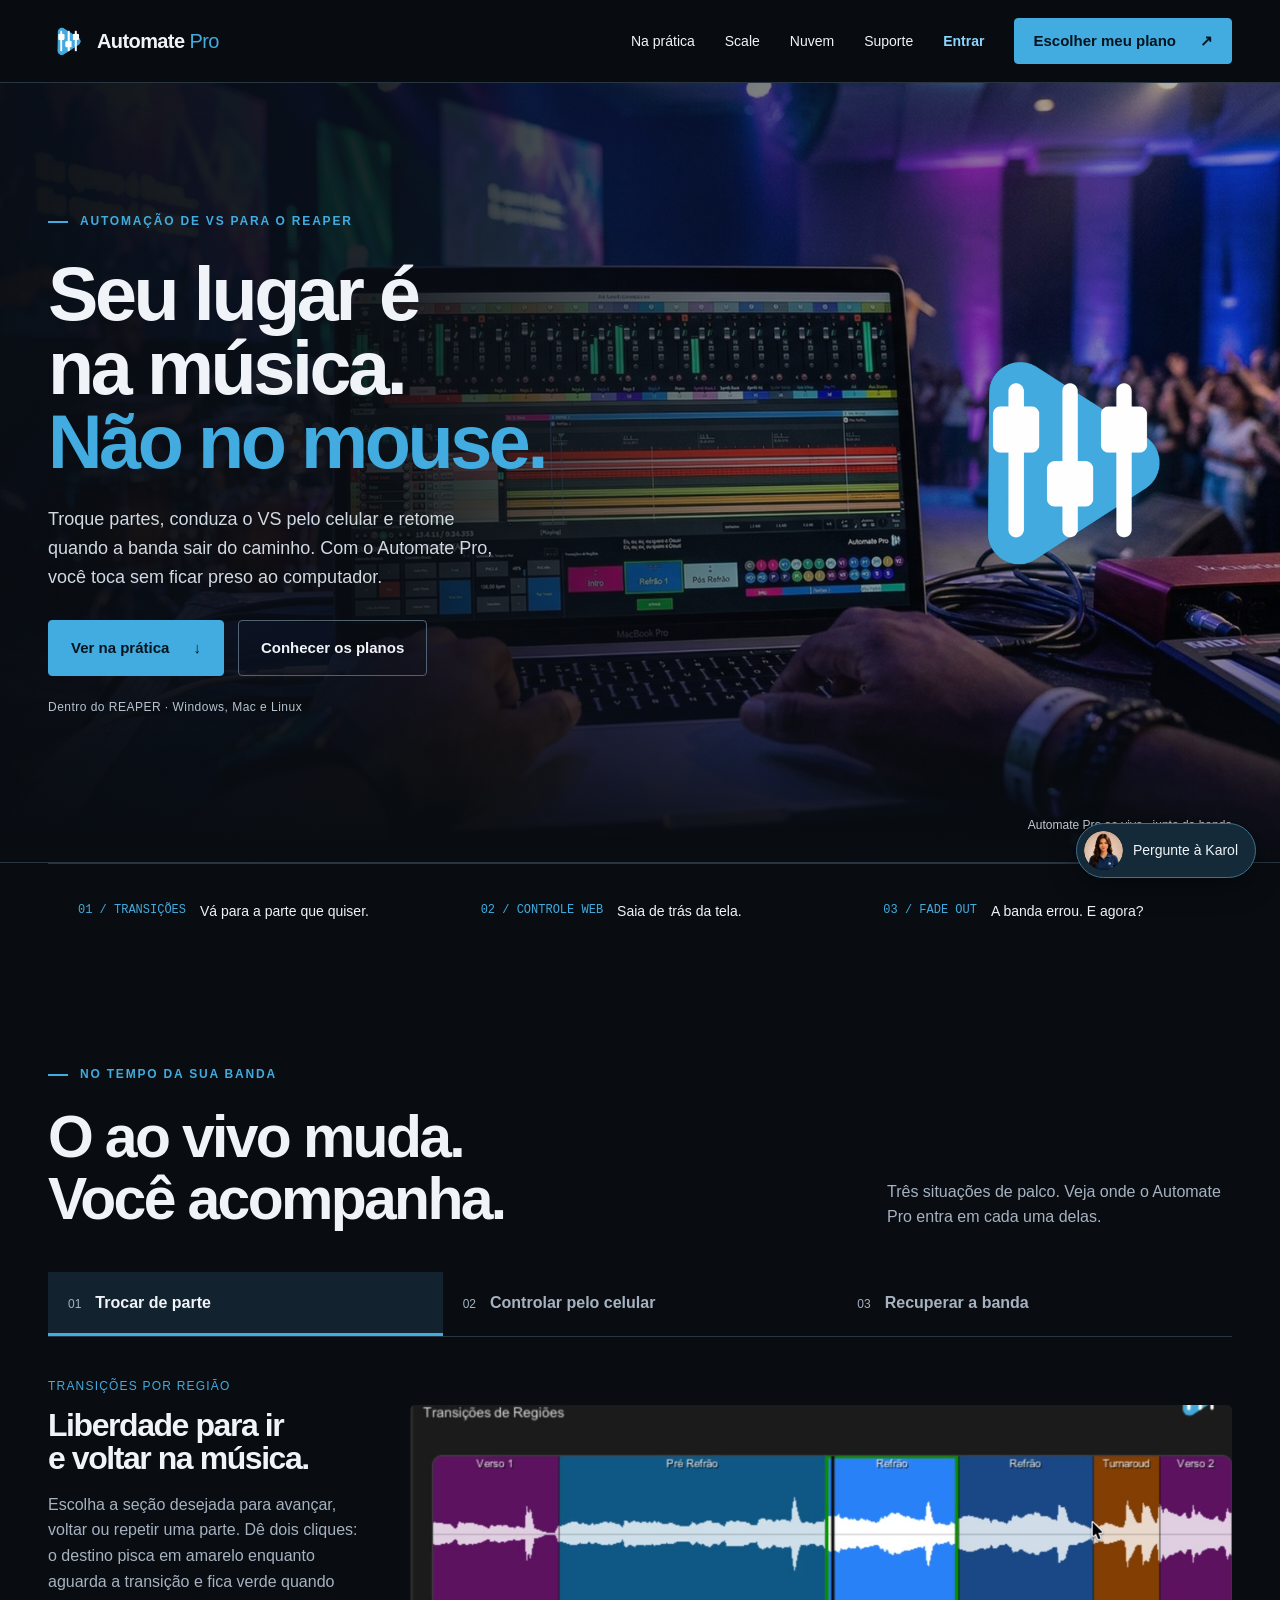
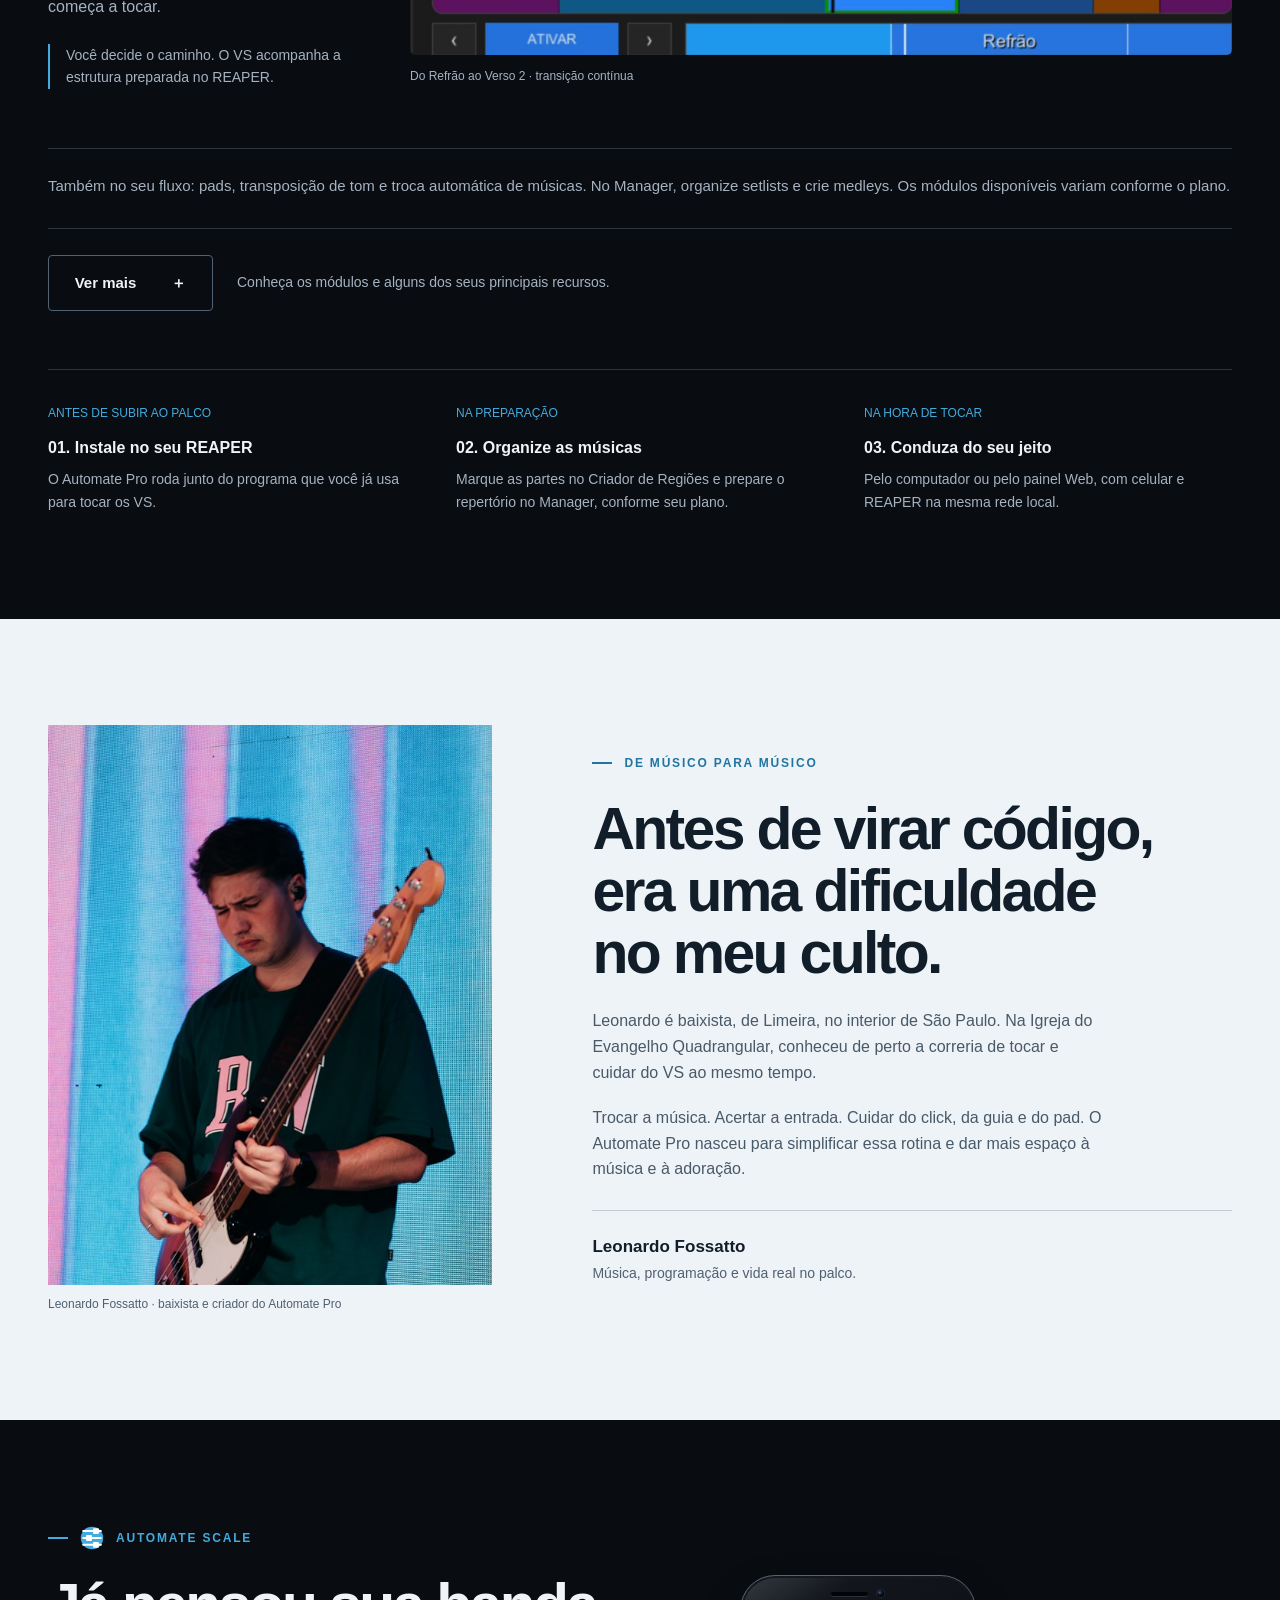
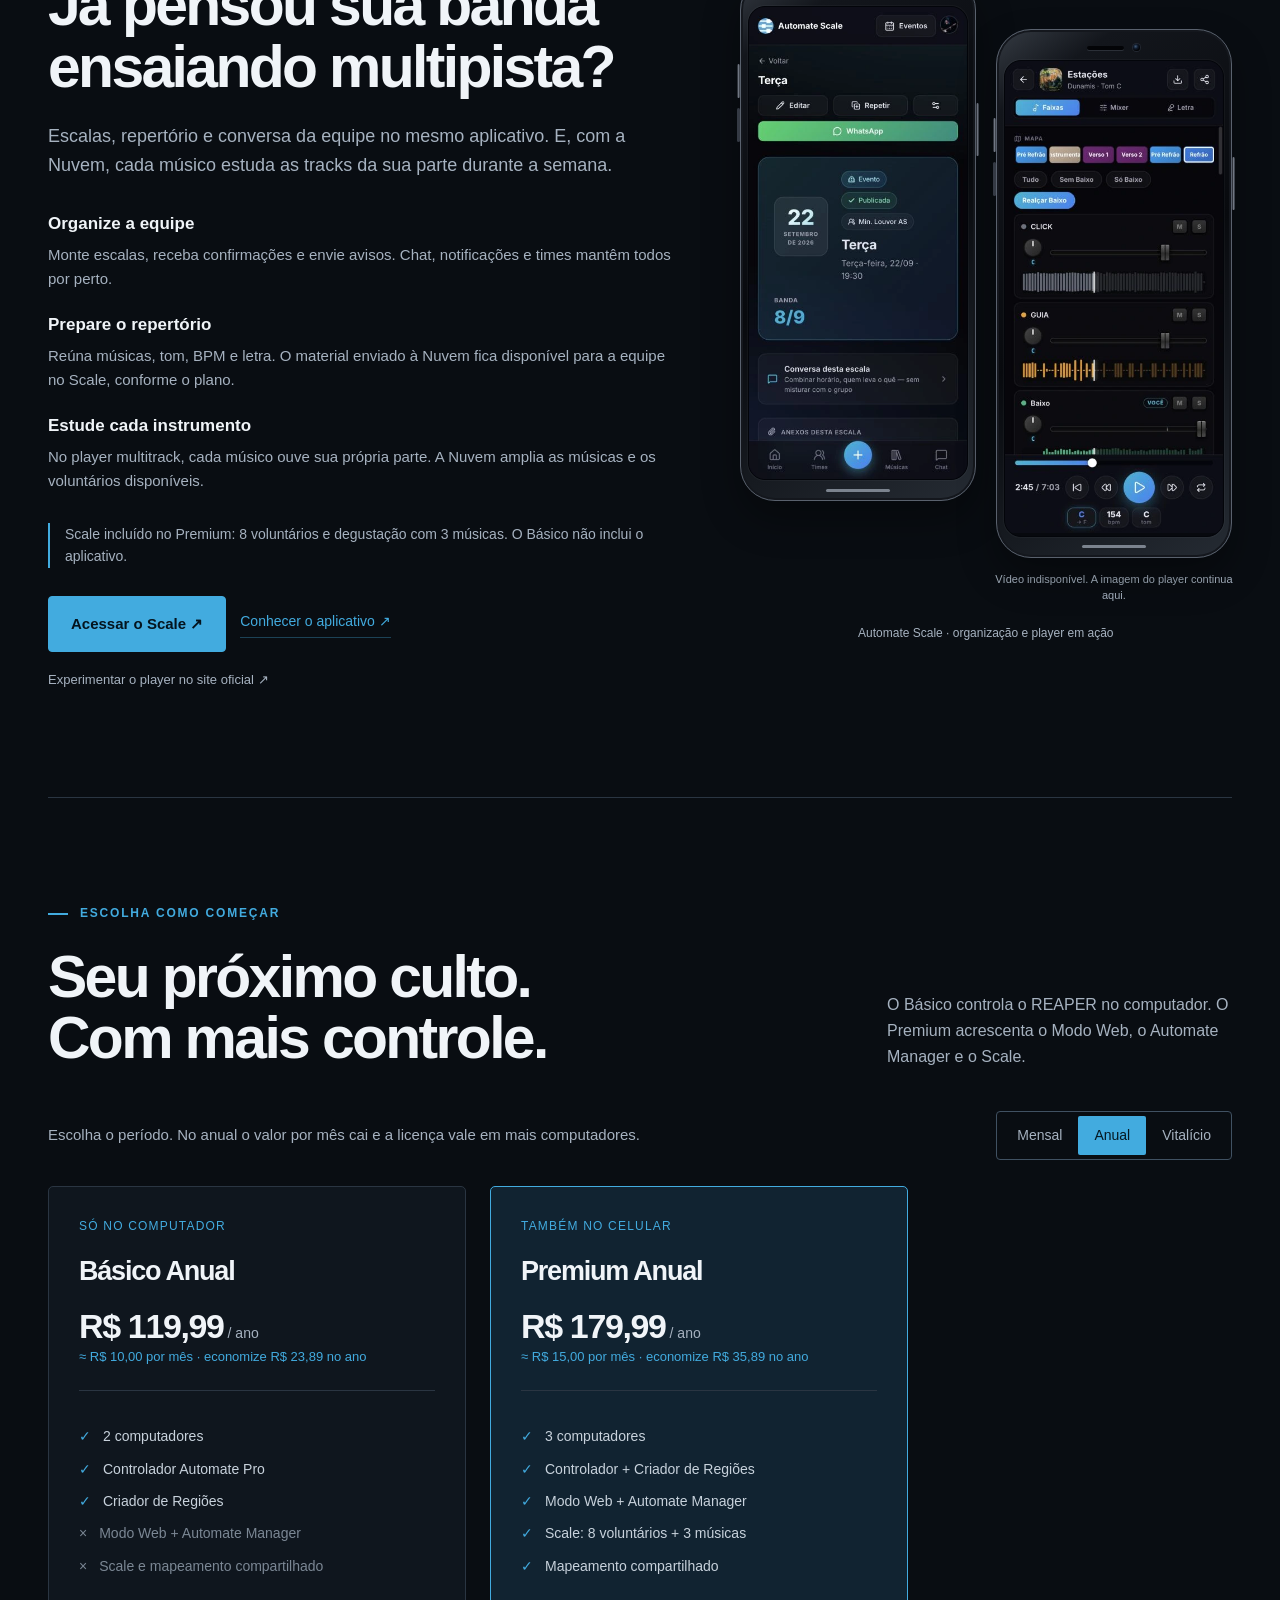
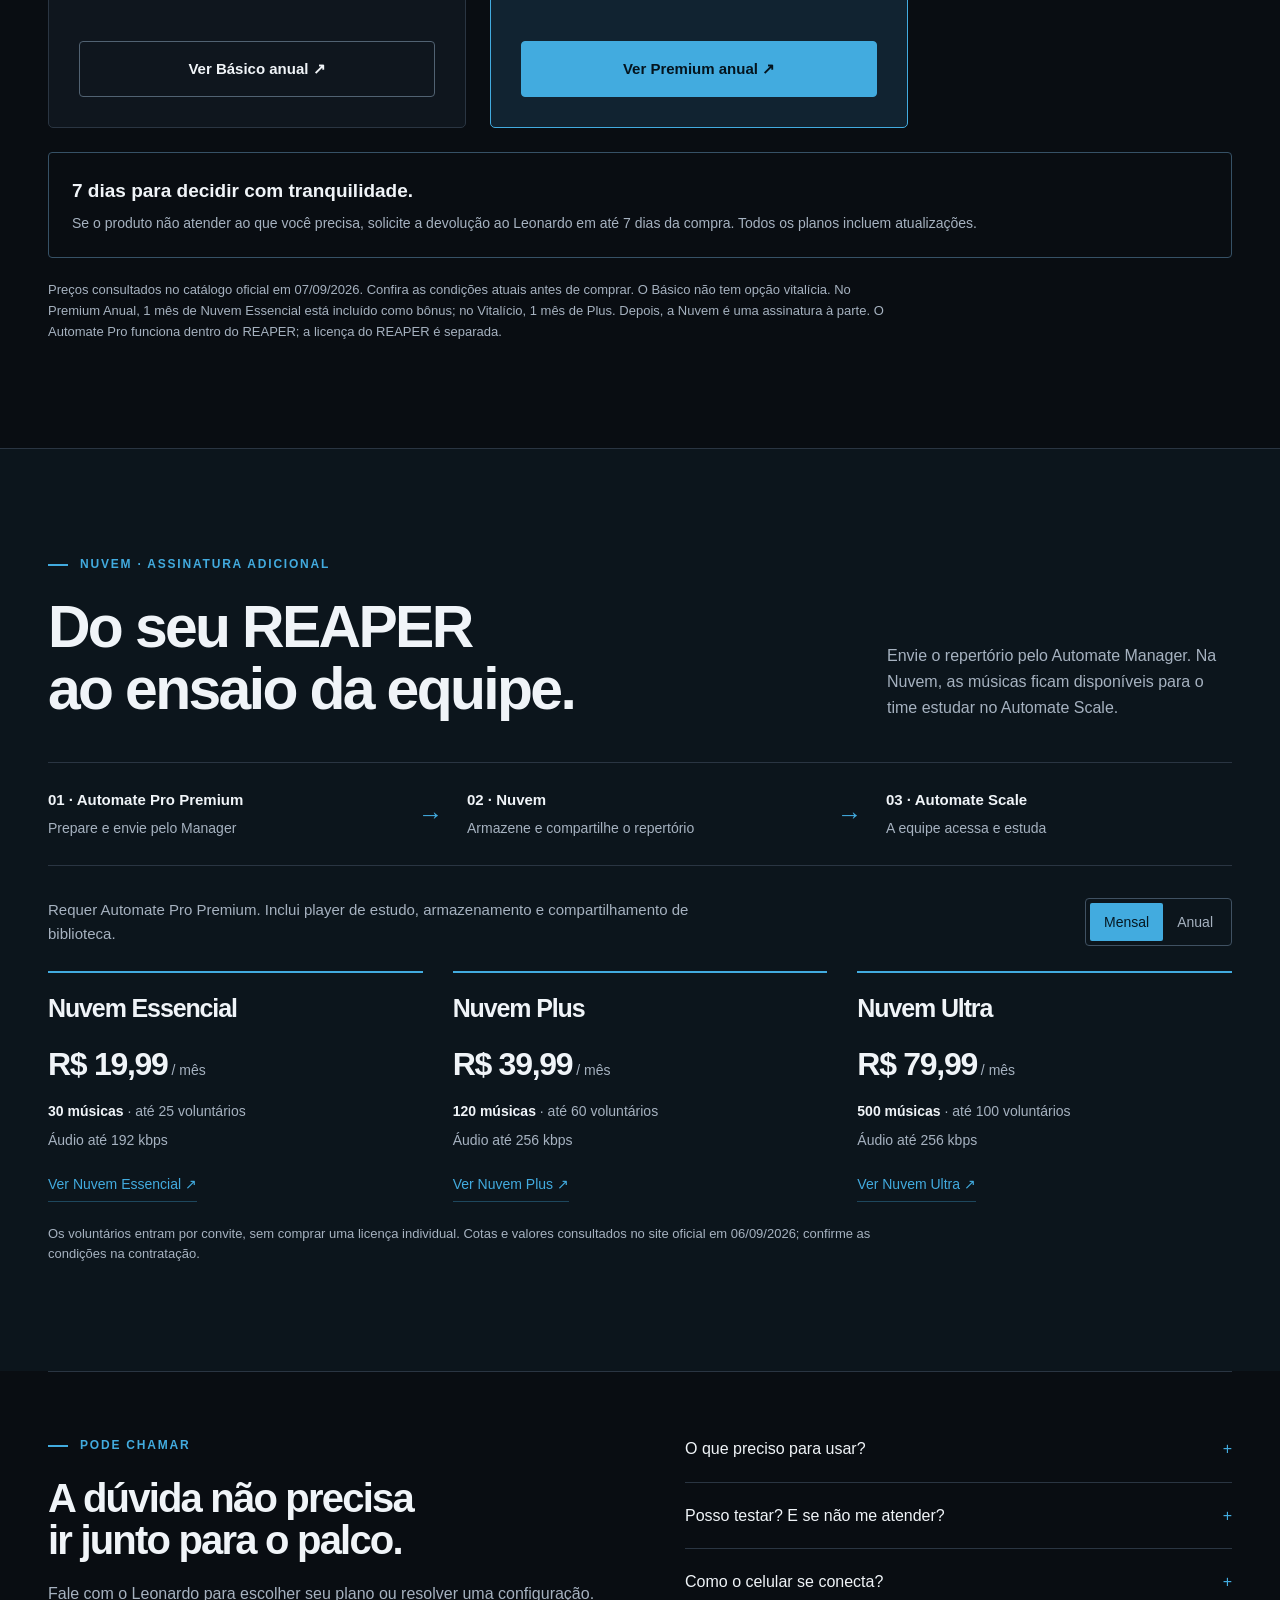
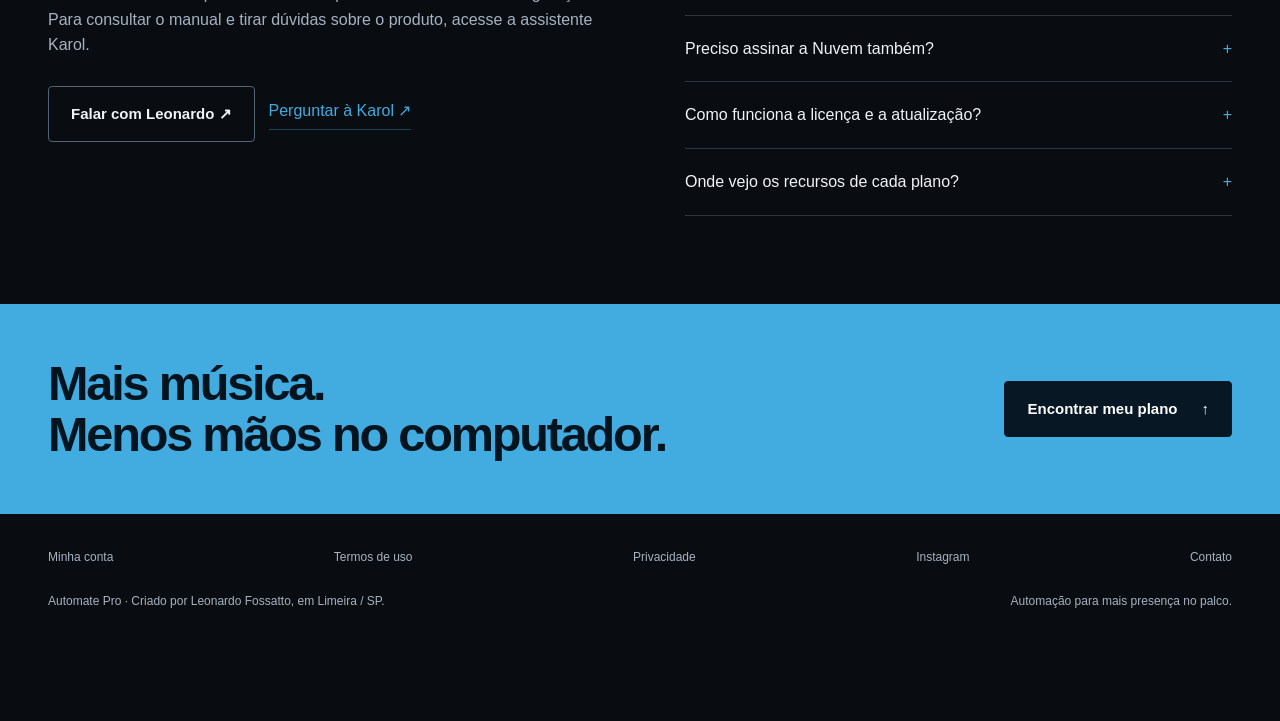
==== commit 8263c976: "Anima faders do logo Scale com o movimento original do aplicativo" ====
--- a/index.html
+++ b/index.html
@@ -66,7 +66,7 @@
 <div class="features-details" id="features-details" hidden><div class="features-intro"><div class="eyebrow">Por dentro dos módulos</div><h3>Cada módulo tem seu papel.</h3><p>Veja alguns destaques de preparação, organização e controle em telas reais. Esta é uma seleção: há outros recursos além dos demonstrados aqui, e a disponibilidade varia conforme o plano.</p></div><div class="features-grid">
 <section class="feature-module" aria-labelledby="modulo-pro"><header class="module-heading"><div class="eyebrow">MÓDULO 01</div><h3 id="modulo-pro">Automate Pro</h3><p>O controlador para conduzir o VS no REAPER. O menu principal reúne o acesso às ferramentas; durante a execução, o controlador acompanha as partes da música e os comandos do palco.</p></header><p class="module-context">As transições e o Fade Out estão nas demonstrações acima. Aqui, conheça também a Karol, acessada pelo menu principal.</p><article class="feature-detail" id="recurso-ia"><div class="feature-copy"><div class="feature-kicker">Destaque · Karol no REAPER</div><h4>Do pedido aos ajustes.</h4><p>Abra a Karol no menu principal e converse com ela dentro do REAPER. Ela pergunta o instrumento, a faixa e a intensidade para orientar o próximo passo.</p><p>Neste exemplo, a conversa retorna ajustes de equalização e compressor para o violão. A IA também ajuda no controle do REAPER e na criação de ações para o seu fluxo.</p></div><div class="feature-media"><figure id="video-ia-karol-faixa"><video class="feature-video" data-src="media/ia-karol-faixa.mp4" poster="media/ia-karol-faixa.jpg" muted loop playsinline preload="none" tabindex="0" aria-label="Karol ajustando uma faixa. Toque ou pressione espaço para pausar ou reproduzir."></video><figcaption>Karol dentro do REAPER: instrumento, faixa e intensidade → retorno de EQ e compressor · esperas encurtadas.</figcaption></figure></div></article></section><section class="feature-module" aria-labelledby="modulo-manager"><header class="module-heading"><div class="eyebrow">MÓDULO 02</div><h3 id="modulo-manager">Automate Manager</h3><p>O espaço para gerenciar a biblioteca e preparar o repertório. Reúna músicas, organize setlists e acesse ferramentas de preparação, como o separador de stems.</p></header><article class="feature-detail" id="recurso-biblioteca"><div class="feature-copy"><div class="feature-kicker">Destaques · Biblioteca e setlist</div><h4>Da biblioteca ao setlist.</h4><p>Percorra as músicas da biblioteca e da Nuvem, com capas e informações do repertório à vista.</p><p>Ao importar uma escala do Automate Scale, as músicas chegam ao setlist do Manager. Na demonstração, duas músicas entram na lista.</p><a class="text-link" href="#nuvem">Entender a Nuvem ↗</a></div><div class="feature-media"><div class="feature-views" aria-label="Vistas da ferramenta"><button type="button" data-feature-view="biblioteca-nuvem" aria-controls="video-biblioteca-nuvem" aria-pressed="true">Biblioteca e Nuvem</button><button type="button" data-feature-view="setlist-scale" aria-controls="video-setlist-scale" aria-pressed="false">Setlist do Scale</button></div><figure id="video-biblioteca-nuvem"><video class="feature-video" data-src="media/biblioteca-nuvem.mp4" poster="media/biblioteca-nuvem.jpg" muted loop playsinline preload="none" tabindex="0" aria-label="Biblioteca e Nuvem. Toque ou pressione espaço para pausar ou reproduzir."></video><figcaption>Navegação real pela biblioteca e pelo repertório na Nuvem.</figcaption></figure><figure id="video-setlist-scale" hidden><video class="feature-video" data-src="media/setlist-scale.mp4" poster="media/setlist-scale.jpg" muted loop playsinline preload="none" tabindex="0" aria-label="Setlist do Scale. Toque ou pressione espaço para pausar ou reproduzir."></video><figcaption>Seleção de uma escala e importação de duas músicas para o setlist.</figcaption></figure></div></article><article class="feature-detail" id="recurso-stems"><div class="feature-copy"><div class="feature-kicker">Destaque · Separador de stems</div><h4>Escolha o que quer separar.</h4><p>Selecione o áudio, defina a qualidade e escolha os instrumentos que quer receber em faixas separadas.</p><p>As opções de bateria permitem detalhar a preparação antes de iniciar o processamento.</p></div><div class="feature-media"><figure id="video-stems-preparacao"><video class="feature-video" data-src="media/stems-preparacao.mp4" poster="media/stems-preparacao.jpg" muted loop playsinline preload="none" tabindex="0" aria-label="Preparação de stems. Toque ou pressione espaço para pausar ou reproduzir."></video><figcaption>Escolha de qualidade e instrumentos · preparação antes da separação.</figcaption></figure></div></article></section><section class="feature-module" aria-labelledby="modulo-criador"><header class="module-heading"><div class="eyebrow">MÓDULO 03</div><h3 id="modulo-criador">Criador de Regiões</h3><p>Prepara a estrutura da música no projeto: nomeia e divide as seções que o Automate Pro usa nas transições.</p></header><article class="feature-detail" id="recurso-regioes"><div class="feature-copy"><div class="feature-kicker">Destaque · Seções da música</div><h4>Dê nome às partes da música.</h4><p>Posicione os marcos e escolha Intro, Verso, Refrão e outras seções no menu. As regiões organizam o caminho das transições.</p><p>No modo por marcadores, cada região vai de um marco ao próximo. O último marcador precisa de um limite seguinte para formar um trecho; marcadores de ações não viram regiões musicais.</p></div><div class="feature-media"><figure id="video-criador-regioes-real"><video class="feature-video" data-src="media/criador-regioes-real.mp4" poster="media/criador-regioes-real.jpg" muted loop playsinline preload="none" tabindex="0" aria-label="Criador de Regiões. Toque ou pressione espaço para pausar ou reproduzir."></video><figcaption>Escolha de seções no menu e formação das regiões na linha do tempo.</figcaption></figure></div></article></section><section class="feature-module" aria-labelledby="modulo-web"><header class="module-heading"><div class="eyebrow">MÓDULO 04</div><h3 id="modulo-web">Modo Web</h3><p>Leva o controle do Automate Pro ao navegador. Com o dispositivo na mesma rede do computador, acompanhe o repertório e acesse os controles de reprodução, mixer e efeitos.</p></header><article class="feature-detail" id="recurso-web"><div class="feature-copy"><div class="feature-kicker">Destaques · Painel, mixer e efeitos</div><h4>O painel acompanha você.</h4><p>Acompanhe a reprodução, as partes e a letra; acesse os canais do mixer pelo navegador, na mesma rede do computador.</p><p>No equalizador, mova os pontos para ajustar as bandas e acompanhe o espectro em tempo real.</p><div class="feature-effects"><h5>Efeitos no painel</h5><ul><li>Equalizador</li><li>Compressor</li><li>Gate</li><li>De-esser</li><li>Delay</li><li>EQ Console</li><li>Volume</li></ul><p>O projeto e o processamento continuam no REAPER.</p></div></div><div class="feature-media"><div class="feature-views" aria-label="Vistas da ferramenta"><button type="button" data-feature-view="web-equalizador" aria-controls="video-web-equalizador" aria-pressed="true">Equalizador</button><button type="button" data-feature-view="web-painel-real" aria-controls="video-web-painel-real" aria-pressed="false">Painel</button><button type="button" data-feature-view="web-mixer-real" aria-controls="video-web-mixer-real" aria-pressed="false">Mixer</button></div><figure id="video-web-equalizador"><video class="feature-video" data-src="media/web-equalizador.mp4" poster="media/web-equalizador.jpg" muted loop playsinline preload="none" tabindex="0" aria-label="Equalizador. Toque ou pressione espaço para pausar ou reproduzir."></video><figcaption>Ajustes das bandas com o espectro em movimento.</figcaption></figure><figure id="video-web-painel-real" hidden><video class="feature-video" data-src="media/web-painel-real.mp4" poster="media/web-painel-real.jpg" muted loop playsinline preload="none" tabindex="0" aria-label="Painel. Toque ou pressione espaço para pausar ou reproduzir."></video><figcaption>Reprodução, partes da música e letra no painel Web.</figcaption></figure><figure id="video-web-mixer-real" hidden><video class="feature-video" data-src="media/web-mixer-real.mp4" poster="media/web-mixer-real.jpg" muted loop playsinline preload="none" tabindex="0" aria-label="Mixer. Toque ou pressione espaço para pausar ou reproduzir."></video><figcaption>Navegação pelos canais do mixer Web.</figcaption></figure></div></article></section></div><div class="features-bottom"><a class="text-link" href="#planos">Compare o que cada plano inclui ↗</a><button class="features-close" type="button">Ver menos ↑</button></div></div><div class="setup"><div><small>ANTES DE SUBIR AO PALCO</small><b>01. Instale no seu REAPER</b><p>O Automate Pro roda junto do programa que você já usa para tocar os VS.</p></div><div><small>NA PREPARAÇÃO</small><b>02. Organize as músicas</b><p>Marque as partes no Criador de Regiões e prepare o repertório no Manager, conforme seu plano.</p></div><div><small>NA HORA DE TOCAR</small><b>03. Conduza do seu jeito</b><p>Pelo computador ou pelo painel Web, com celular e REAPER na mesma rede local.</p></div></div></section>
 <section class="story section" id="quem-criou"><span id="sobre"></span><div class="wrap story-inner"><figure class="portrait"><img src="assets/leonardo.jpg" alt="Leonardo Fossatto tocando baixo" loading="lazy"><figcaption>Leonardo Fossatto · baixista e criador do Automate Pro</figcaption></figure><div><div class="eyebrow">De músico para músico</div><h2>Antes de virar código,<br>era uma dificuldade<br>no meu culto.</h2><p>Leonardo é baixista, de Limeira, no interior de São Paulo. Na Igreja do Evangelho Quadrangular, conheceu de perto a correria de tocar e cuidar do VS ao mesmo tempo.</p><p>Trocar a música. Acertar a entrada. Cuidar do click, da guia e do pad. O Automate Pro nasceu para simplificar essa rotina e dar mais espaço à música e à adoração.</p><div class="signature"><b>Leonardo Fossatto</b><span>Música, programação e vida real no palco.</span></div></div></div></section>
-<section class="section wrap scale-section" id="scale"><div class="scale-grid"><div><div class="eyebrow"><img src="assets/scale-logo.png" alt="" width="24" height="24"> Automate Scale</div><h2>Já pensou sua banda<br>ensaiando multipista?</h2><p class="scale-lead">Escalas, repertório e conversa da equipe no mesmo aplicativo. E, com a Nuvem, cada músico estuda as tracks da sua parte durante a semana.</p><div class="scale-points"><div><b>Organize a equipe</b><p>Monte escalas, receba confirmações e envie avisos. Chat, notificações e times mantêm todos por perto.</p></div><div><b>Prepare o repertório</b><p>Reúna músicas, tom, BPM e letra. O material enviado à Nuvem fica disponível para a equipe no Scale, conforme o plano.</p></div><div><b>Estude cada instrumento</b><p>No player multitrack, cada músico ouve sua própria parte. A Nuvem amplia as músicas e os voluntários disponíveis.</p></div></div><p class="inclusion">Scale incluído no Premium: 8 voluntários e degustação com 3 músicas. O Básico não inclui o aplicativo.</p><div class="actions"><a class="btn" href="https://scale.reaperautomate.com" target="_blank" rel="noopener">Acessar o Scale ↗</a><a class="text-link" href="scale.html">Conhecer o aplicativo ↗</a></div><a class="scale-demo" href="https://scale.reaperautomate.com/demo" target="_blank" rel="noopener">Experimentar o player no site oficial ↗</a></div><figure class="scale-shots"><div class="phone-shell"><div class="phone-top" aria-hidden="true"><span class="phone-speaker"></span><span class="phone-camera"></span></div><div class="phone-screen"><img src="img/scale/conta-real/escala-resumo.webp" alt="Resumo da escala no celular com data, horário e equipe" width="390" height="844" loading="lazy"></div><div class="phone-bottom" aria-hidden="true"><span></span></div></div><div class="scale-motion" data-scale-demo><div class="phone-shell"><div class="phone-top" aria-hidden="true"><span class="phone-speaker"></span><span class="phone-camera"></span></div><div class="phone-screen scale-demo-screen"><img class="scale-demo-poster" src="img/scale/conta-real/player-faixas.webp" alt="Demonstração do player Scale no celular: faixas separadas, mixer e letra" width="390" height="844" loading="lazy"><video id="scale-player-demo" class="scale-demo-video" width="390" height="844" poster="img/scale/conta-real/player-faixas.webp" data-src="media/scale/player-demo.mp4" muted loop playsinline preload="none" aria-hidden="true" tabindex="-1"></video></div><div class="phone-bottom" aria-hidden="true"><span></span></div></div><div class="scale-demo-actions"><button class="scale-demo-toggle" type="button" aria-controls="scale-player-demo" hidden><span class="scale-demo-icon" aria-hidden="true">▶</span><span class="scale-demo-label">Reproduzir demonstração</span></button><span class="scale-demo-status" role="status"></span></div></div><figcaption>Automate Scale · organização e player em ação</figcaption></figure></div></section><section class="section wrap" id="planos"><div class="eyebrow">Escolha como começar</div><div class="section-head"><h2>Seu próximo culto.<br>Com mais controle.</h2><p>O Básico controla o REAPER no computador. O Premium acrescenta o Modo Web, o Automate Manager e o Scale.</p></div><div class="plan-top"><p>Escolha o período. No anual o valor por mês cai e a licença vale em mais computadores.</p><div class="plan-cycle" role="group" aria-label="Período de pagamento do Automate Pro"><button type="button" data-plan-cycle="mensal" aria-pressed="false">Mensal</button><button type="button" data-plan-cycle="anual" aria-pressed="true">Anual</button><button type="button" data-plan-cycle="vitalicio" aria-pressed="false">Vitalício</button></div></div><div class="plans" data-plan-panel="mensal" hidden><article class="plan"><div class="plan-kicker">Só no computador</div><h3>Básico Mensal</h3><p><strong class="price">R$ 11,99</strong><span class="period"> / mês</span></p><div class="plan-sub">Renova todo mês · cancele quando quiser</div><ul><li>1 computador</li><li>Controlador Automate Pro</li><li>Criador de Regiões</li><li class="no">Modo Web + Automate Manager</li><li class="no">Scale e mapeamento compartilhado</li></ul><a class="btn secondary" href="/comprar.html#planos" target="_blank" rel="noopener">Ver Básico mensal ↗</a></article><article class="plan featured"><div class="plan-kicker">Também no celular</div><h3>Premium Mensal</h3><p><strong class="price">R$ 17,99</strong><span class="period"> / mês</span></p><div class="plan-sub">Renova todo mês · cancele quando quiser</div><ul><li>1 computador</li><li>Controlador + Criador de Regiões</li><li>Modo Web + Automate Manager</li><li>Scale: 8 voluntários + 3 músicas</li><li>Mapeamento compartilhado</li></ul><a class="btn" href="/comprar.html#planos" target="_blank" rel="noopener">Ver Premium mensal ↗</a></article></div><div class="plans" data-plan-panel="anual"><article class="plan"><div class="plan-kicker">Só no computador</div><h3>Básico Anual</h3><p><strong class="price">R$ 119,99</strong><span class="period"> / ano</span></p><div class="plan-sub">≈ R$ 10,00 por mês · economize R$ 23,89 no ano</div><ul><li>2 computadores</li><li>Controlador Automate Pro</li><li>Criador de Regiões</li><li class="no">Modo Web + Automate Manager</li><li class="no">Scale e mapeamento compartilhado</li></ul><a class="btn secondary" href="/comprar.html#planos" target="_blank" rel="noopener">Ver Básico anual ↗</a></article><article class="plan featured"><div class="plan-kicker">Também no celular</div><h3>Premium Anual</h3><p><strong class="price">R$ 179,99</strong><span class="period"> / ano</span></p><div class="plan-sub">≈ R$ 15,00 por mês · economize R$ 35,89 no ano</div><ul><li>3 computadores</li><li>Controlador + Criador de Regiões</li><li>Modo Web + Automate Manager</li><li>Scale: 8 voluntários + 3 músicas</li><li>Mapeamento compartilhado</li></ul><a class="btn" href="/comprar.html#planos" target="_blank" rel="noopener">Ver Premium anual ↗</a></article></div><div class="plans" data-plan-panel="vitalicio" hidden><article class="plan featured"><div class="plan-kicker">Também no celular</div><h3>Premium Vitalício</h3><p><strong class="price">R$ 397</strong><span class="period"> · uma vez</span></p><div class="plan-sub">Pagamento único · sem renovação</div><ul><li>3 computadores</li><li>Controlador + Criador de Regiões</li><li>Modo Web + Automate Manager</li><li>Scale: 8 voluntários + 3 músicas</li><li>Mapeamento compartilhado</li></ul><a class="btn" href="/comprar.html#planos" target="_blank" rel="noopener">Ver Premium vitalício ↗</a></article></div><div class="basic" data-plan-panel="mensal" hidden><b>No ano sai mais barato.</b><p>Básico: R$ 119,99 no ano em vez de R$ 143,88 — e passa de 1 para 2 computadores. Premium: R$ 179,99 em vez de R$ 215,88, com 3 computadores.</p><button type="button" class="text-link" data-goto-cycle="anual">Ver os planos anuais</button></div><div class="basic" data-plan-panel="vitalicio" hidden><b>O Básico não tem vitalício.</b><p>Ele existe só como assinatura: R$ 11,99 por mês (1 computador) ou R$ 119,99 por ano (2 computadores). O pagamento único é do Premium.</p><button type="button" class="text-link" data-goto-cycle="anual">Ver o Básico anual</button></div><div class="guarantee"><b>7 dias para decidir com tranquilidade.</b><p>Se o produto não atender ao que você precisa, solicite a devolução ao Leonardo em até 7 dias da compra. Todos os planos incluem atualizações.</p></div><p class="plan-note">Preços consultados no catálogo oficial em 07/09/2026. Confira as condições atuais antes de comprar. O Básico não tem opção vitalícia. No Premium Anual, 1 mês de Nuvem Essencial está incluído como bônus; no Vitalício, 1 mês de Plus. Depois, a Nuvem é uma assinatura à parte. O Automate Pro funciona dentro do REAPER; a licença do REAPER é separada.</p></section>
+<section class="section wrap scale-section" id="scale"><div class="scale-grid"><div><div class="eyebrow"><img src="img/scale/logo-animado.svg" alt="" width="24" height="24"> Automate Scale</div><h2>Já pensou sua banda<br>ensaiando multipista?</h2><p class="scale-lead">Escalas, repertório e conversa da equipe no mesmo aplicativo. E, com a Nuvem, cada músico estuda as tracks da sua parte durante a semana.</p><div class="scale-points"><div><b>Organize a equipe</b><p>Monte escalas, receba confirmações e envie avisos. Chat, notificações e times mantêm todos por perto.</p></div><div><b>Prepare o repertório</b><p>Reúna músicas, tom, BPM e letra. O material enviado à Nuvem fica disponível para a equipe no Scale, conforme o plano.</p></div><div><b>Estude cada instrumento</b><p>No player multitrack, cada músico ouve sua própria parte. A Nuvem amplia as músicas e os voluntários disponíveis.</p></div></div><p class="inclusion">Scale incluído no Premium: 8 voluntários e degustação com 3 músicas. O Básico não inclui o aplicativo.</p><div class="actions"><a class="btn" href="https://scale.reaperautomate.com" target="_blank" rel="noopener">Acessar o Scale ↗</a><a class="text-link" href="scale.html">Conhecer o aplicativo ↗</a></div><a class="scale-demo" href="https://scale.reaperautomate.com/demo" target="_blank" rel="noopener">Experimentar o player no site oficial ↗</a></div><figure class="scale-shots"><div class="phone-shell"><div class="phone-top" aria-hidden="true"><span class="phone-speaker"></span><span class="phone-camera"></span></div><div class="phone-screen"><img src="img/scale/conta-real/escala-resumo.webp" alt="Resumo da escala no celular com data, horário e equipe" width="390" height="844" loading="lazy"></div><div class="phone-bottom" aria-hidden="true"><span></span></div></div><div class="scale-motion" data-scale-demo><div class="phone-shell"><div class="phone-top" aria-hidden="true"><span class="phone-speaker"></span><span class="phone-camera"></span></div><div class="phone-screen scale-demo-screen"><img class="scale-demo-poster" src="img/scale/conta-real/player-faixas.webp" alt="Demonstração do player Scale no celular: faixas separadas, mixer e letra" width="390" height="844" loading="lazy"><video id="scale-player-demo" class="scale-demo-video" width="390" height="844" poster="img/scale/conta-real/player-faixas.webp" data-src="media/scale/player-demo.mp4" muted loop playsinline preload="none" aria-hidden="true" tabindex="-1"></video></div><div class="phone-bottom" aria-hidden="true"><span></span></div></div><div class="scale-demo-actions"><button class="scale-demo-toggle" type="button" aria-controls="scale-player-demo" hidden><span class="scale-demo-icon" aria-hidden="true">▶</span><span class="scale-demo-label">Reproduzir demonstração</span></button><span class="scale-demo-status" role="status"></span></div></div><figcaption>Automate Scale · organização e player em ação</figcaption></figure></div></section><section class="section wrap" id="planos"><div class="eyebrow">Escolha como começar</div><div class="section-head"><h2>Seu próximo culto.<br>Com mais controle.</h2><p>O Básico controla o REAPER no computador. O Premium acrescenta o Modo Web, o Automate Manager e o Scale.</p></div><div class="plan-top"><p>Escolha o período. No anual o valor por mês cai e a licença vale em mais computadores.</p><div class="plan-cycle" role="group" aria-label="Período de pagamento do Automate Pro"><button type="button" data-plan-cycle="mensal" aria-pressed="false">Mensal</button><button type="button" data-plan-cycle="anual" aria-pressed="true">Anual</button><button type="button" data-plan-cycle="vitalicio" aria-pressed="false">Vitalício</button></div></div><div class="plans" data-plan-panel="mensal" hidden><article class="plan"><div class="plan-kicker">Só no computador</div><h3>Básico Mensal</h3><p><strong class="price">R$ 11,99</strong><span class="period"> / mês</span></p><div class="plan-sub">Renova todo mês · cancele quando quiser</div><ul><li>1 computador</li><li>Controlador Automate Pro</li><li>Criador de Regiões</li><li class="no">Modo Web + Automate Manager</li><li class="no">Scale e mapeamento compartilhado</li></ul><a class="btn secondary" href="/comprar.html#planos" target="_blank" rel="noopener">Ver Básico mensal ↗</a></article><article class="plan featured"><div class="plan-kicker">Também no celular</div><h3>Premium Mensal</h3><p><strong class="price">R$ 17,99</strong><span class="period"> / mês</span></p><div class="plan-sub">Renova todo mês · cancele quando quiser</div><ul><li>1 computador</li><li>Controlador + Criador de Regiões</li><li>Modo Web + Automate Manager</li><li>Scale: 8 voluntários + 3 músicas</li><li>Mapeamento compartilhado</li></ul><a class="btn" href="/comprar.html#planos" target="_blank" rel="noopener">Ver Premium mensal ↗</a></article></div><div class="plans" data-plan-panel="anual"><article class="plan"><div class="plan-kicker">Só no computador</div><h3>Básico Anual</h3><p><strong class="price">R$ 119,99</strong><span class="period"> / ano</span></p><div class="plan-sub">≈ R$ 10,00 por mês · economize R$ 23,89 no ano</div><ul><li>2 computadores</li><li>Controlador Automate Pro</li><li>Criador de Regiões</li><li class="no">Modo Web + Automate Manager</li><li class="no">Scale e mapeamento compartilhado</li></ul><a class="btn secondary" href="/comprar.html#planos" target="_blank" rel="noopener">Ver Básico anual ↗</a></article><article class="plan featured"><div class="plan-kicker">Também no celular</div><h3>Premium Anual</h3><p><strong class="price">R$ 179,99</strong><span class="period"> / ano</span></p><div class="plan-sub">≈ R$ 15,00 por mês · economize R$ 35,89 no ano</div><ul><li>3 computadores</li><li>Controlador + Criador de Regiões</li><li>Modo Web + Automate Manager</li><li>Scale: 8 voluntários + 3 músicas</li><li>Mapeamento compartilhado</li></ul><a class="btn" href="/comprar.html#planos" target="_blank" rel="noopener">Ver Premium anual ↗</a></article></div><div class="plans" data-plan-panel="vitalicio" hidden><article class="plan featured"><div class="plan-kicker">Também no celular</div><h3>Premium Vitalício</h3><p><strong class="price">R$ 397</strong><span class="period"> · uma vez</span></p><div class="plan-sub">Pagamento único · sem renovação</div><ul><li>3 computadores</li><li>Controlador + Criador de Regiões</li><li>Modo Web + Automate Manager</li><li>Scale: 8 voluntários + 3 músicas</li><li>Mapeamento compartilhado</li></ul><a class="btn" href="/comprar.html#planos" target="_blank" rel="noopener">Ver Premium vitalício ↗</a></article></div><div class="basic" data-plan-panel="mensal" hidden><b>No ano sai mais barato.</b><p>Básico: R$ 119,99 no ano em vez de R$ 143,88 — e passa de 1 para 2 computadores. Premium: R$ 179,99 em vez de R$ 215,88, com 3 computadores.</p><button type="button" class="text-link" data-goto-cycle="anual">Ver os planos anuais</button></div><div class="basic" data-plan-panel="vitalicio" hidden><b>O Básico não tem vitalício.</b><p>Ele existe só como assinatura: R$ 11,99 por mês (1 computador) ou R$ 119,99 por ano (2 computadores). O pagamento único é do Premium.</p><button type="button" class="text-link" data-goto-cycle="anual">Ver o Básico anual</button></div><div class="guarantee"><b>7 dias para decidir com tranquilidade.</b><p>Se o produto não atender ao que você precisa, solicite a devolução ao Leonardo em até 7 dias da compra. Todos os planos incluem atualizações.</p></div><p class="plan-note">Preços consultados no catálogo oficial em 07/09/2026. Confira as condições atuais antes de comprar. O Básico não tem opção vitalícia. No Premium Anual, 1 mês de Nuvem Essencial está incluído como bônus; no Vitalício, 1 mês de Plus. Depois, a Nuvem é uma assinatura à parte. O Automate Pro funciona dentro do REAPER; a licença do REAPER é separada.</p></section>
 <section id="nuvem" class="section cloud-section"><div class="wrap"><div class="eyebrow">Nuvem · assinatura adicional</div><div class="section-head"><h2>Do seu REAPER<br>ao ensaio da equipe.</h2><p>Envie o repertório pelo Automate Manager. Na Nuvem, as músicas ficam disponíveis para o time estudar no Automate Scale.</p></div><div class="cloud-route"><span><b>01 · Automate Pro Premium</b>Prepare e envie pelo Manager</span><span aria-hidden="true">→</span><span><b>02 · Nuvem</b>Armazene e compartilhe o repertório</span><span aria-hidden="true">→</span><span><b>03 · Automate Scale</b>A equipe acessa e estuda</span></div><div class="cloud-top"><p>Requer Automate Pro Premium. Inclui player de estudo, armazenamento e compartilhamento de biblioteca.</p><div class="cloud-cycle" role="group" aria-label="Período de pagamento da Nuvem"><button type="button" data-cloud="mensal" aria-pressed="true">Mensal</button><button type="button" data-cloud="anual" aria-pressed="false">Anual</button></div></div><div class="cloud-plans"><article><h3>Nuvem Essencial</h3><p class="cloud-price"><b data-month="19,99" data-year="199,99">R$ 19,99</b><span class="cloud-period"> / mês</span></p><p><strong>30 músicas</strong> · até 25 voluntários</p><p class="cloud-quality">Áudio até 192 kbps</p><a href="/comprar.html#nuvemGrid" target="_blank" rel="noopener" class="text-link">Ver Nuvem Essencial ↗</a></article><article><h3>Nuvem Plus</h3><p class="cloud-price"><b data-month="39,99" data-year="399,99">R$ 39,99</b><span class="cloud-period"> / mês</span></p><p><strong>120 músicas</strong> · até 60 voluntários</p><p class="cloud-quality">Áudio até 256 kbps</p><a href="/comprar.html#nuvemGrid" target="_blank" rel="noopener" class="text-link">Ver Nuvem Plus ↗</a></article><article><h3>Nuvem Ultra</h3><p class="cloud-price"><b data-month="79,99" data-year="799,99">R$ 79,99</b><span class="cloud-period"> / mês</span></p><p><strong>500 músicas</strong> · até 100 voluntários</p><p class="cloud-quality">Áudio até 256 kbps</p><a href="/comprar.html#nuvemGrid" target="_blank" rel="noopener" class="text-link">Ver Nuvem Ultra ↗</a></article></div><p class="plan-note">Os voluntários entram por convite, sem comprar uma licença individual. Cotas e valores consultados no site oficial em 06/09/2026; confirme as condições na contratação.</p></div></section><section class="wrap support" id="suporte"><div><div class="eyebrow" style="margin-bottom:22px">Pode chamar</div><h2>A dúvida não precisa<br>ir junto para o palco.</h2><p>Fale com o Leonardo para escolher seu plano ou resolver uma configuração. Para consultar o manual e tirar dúvidas sobre o produto, acesse a assistente Karol.</p><div class="actions"><a class="btn secondary" href="https://wa.me/5519987054629" target="_blank" rel="noopener">Falar com Leonardo ↗</a><a class="text-link" href="https://assistente.reaperautomate.com" target="_blank" rel="noopener" style="align-self:center">Perguntar à Karol ↗</a></div></div><div class="faq"><details><summary>O que preciso para usar?</summary><p>REAPER instalado no computador. O site oficial informa compatibilidade com REAPER 6.x e 7.x em Windows, Mac e Linux, com SWS, js_ReaScriptAPI e ReaImGui instalados pelo instalador. A licença do REAPER é separada.</p></details><details><summary>Posso testar? E se não me atender?</summary><p>O Automate Pro não oferece período de teste. A compra tem garantia de 7 dias: solicite o reembolso ao Leonardo se o produto não atender ao que você precisa. <a class="text-link" href="https://www.reaperautomate.com/termos.html#4" target="_blank" rel="noopener">Ver condições</a>.</p></details><details><summary>Como o celular se conecta?</summary><p>O painel Web abre no navegador. O celular ou tablet precisa estar na mesma rede local do computador que está executando o REAPER. Não é necessário instalar um aplicativo no celular.</p></details><details><summary>Preciso assinar a Nuvem também?</summary><p>Não para usar o controlador no REAPER. A Nuvem é uma assinatura adicional que requer Premium e amplia armazenamento, compartilhamento e estudo no Scale. O Premium já inclui o Scale com 8 voluntários e 3 músicas de degustação.</p></details><details><summary>Como funciona a licença e a atualização?</summary><p>A licença é por computador, com a quantidade indicada no plano. Todos os planos incluem atualizações; o Manager faz a atualização automática no Premium. Para trocar uma ativação de computador, fale com Leonardo.</p></details><details><summary>Onde vejo os recursos de cada plano?</summary><p>Os botões acima levam à seção de planos do site oficial, com preços, módulos incluídos, limites de computadores e formas de pagamento atualizados.</p></details></div></section>
 <section class="last"><div class="wrap"><h2>Mais música.<br>Menos mãos no computador.</h2><a class="btn" href="#planos">Encontrar meu plano <span aria-hidden="true">↑</span></a></div></section>
 </main><footer><div class="wrap footer-links"><a href="https://assistente.reaperautomate.com/conta" target="_blank" rel="noopener">Minha conta</a><a href="https://www.reaperautomate.com/termos.html" target="_blank" rel="noopener">Termos de uso</a><a href="https://www.reaperautomate.com/privacidade.html" target="_blank" rel="noopener">Privacidade</a><a href="https://www.instagram.com/reaperautomatepro/" target="_blank" rel="noopener">Instagram</a><a href="https://wa.me/5519987054629" target="_blank" rel="noopener">Contato</a></div><div class="wrap"><span>Automate Pro · Criado por Leonardo Fossatto, em Limeira / SP.</span><p>Automação para mais presença no palco.</p></div></footer>
